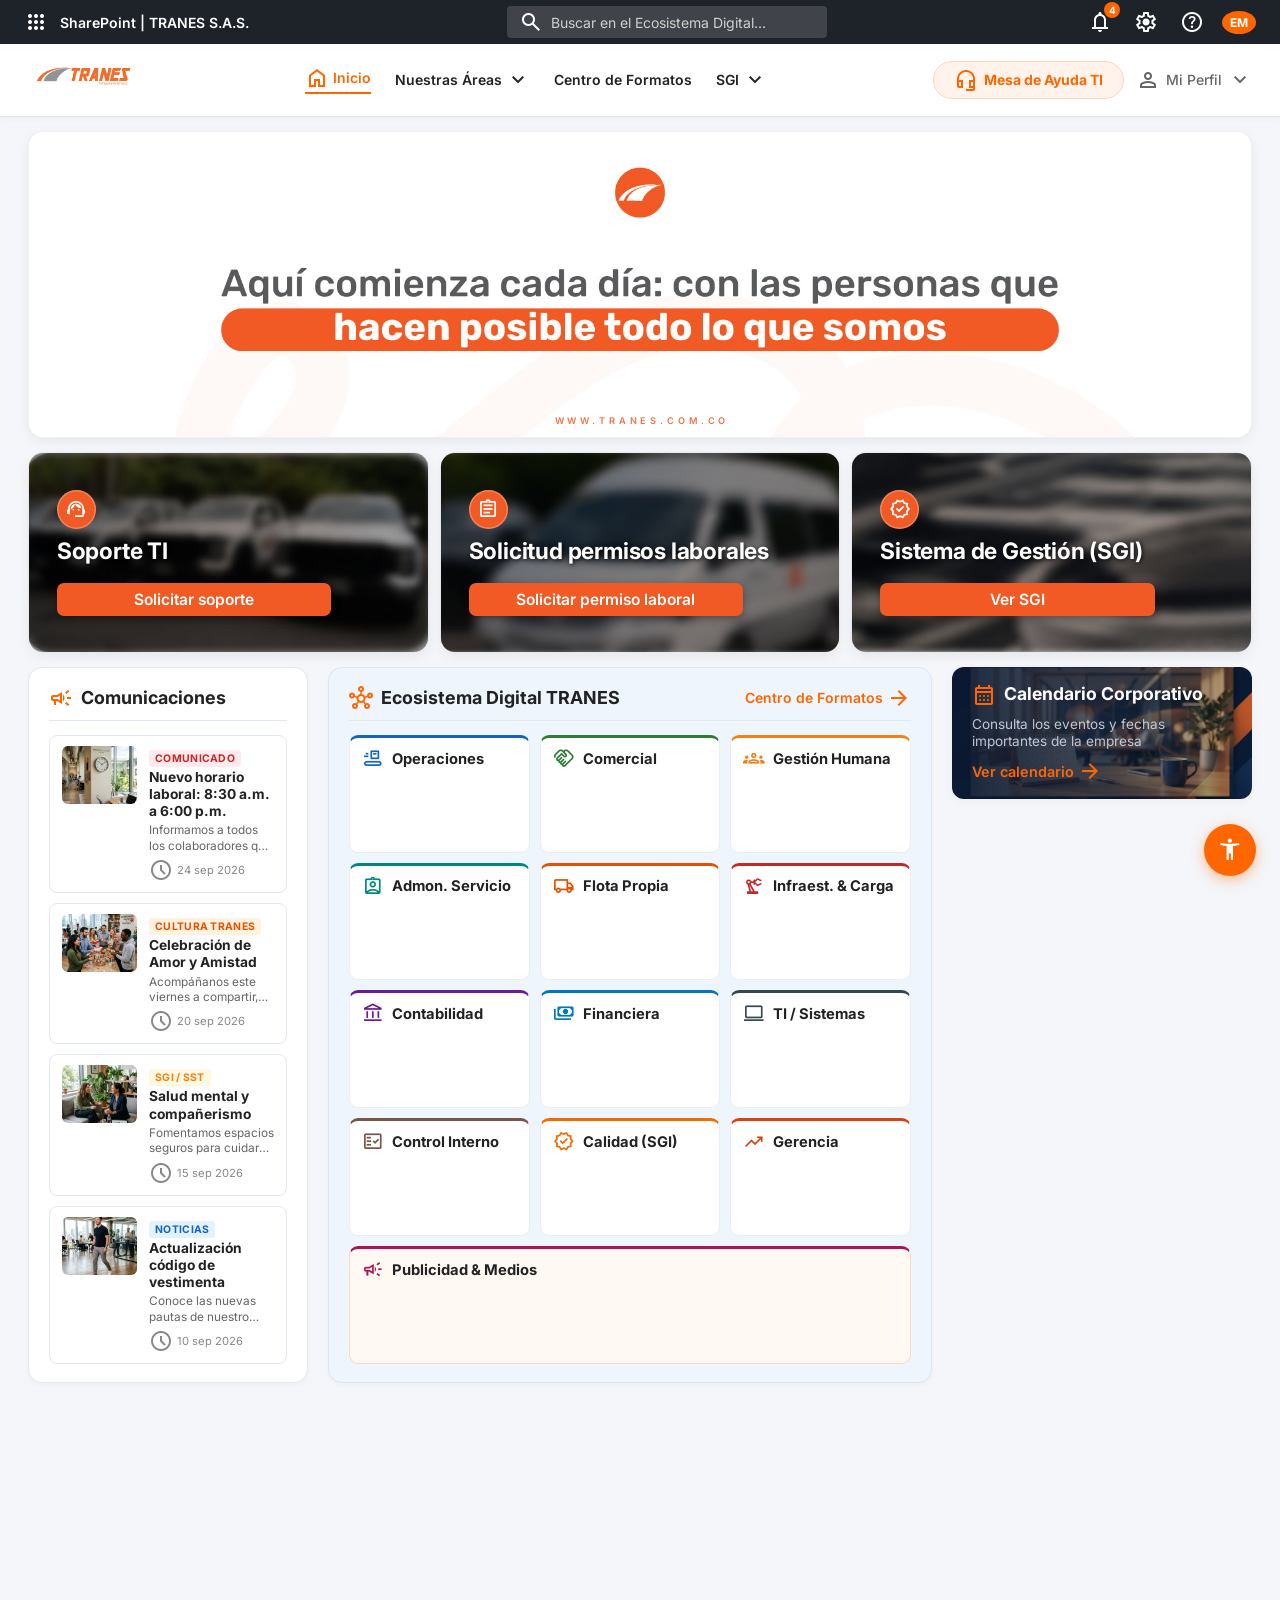
==== index.html @ 279b5e00 "Add files via upload" ====
<!doctype html>
<html lang="es">
<head>
  <meta charset="UTF-8" />
  <meta name="viewport" content="width=device-width, initial-scale=1.0" />
  <meta http-equiv="X-UA-Compatible" content="IE=edge" />
  <title>TRÁNES S.A.S. | Intranet Corporativa & Ecosistema Digital</title>

  <!-- PRECONNECT: conexión temprana a dominios externos -->
  <link rel="preconnect" href="https://fonts.googleapis.com" />
  <link rel="preconnect" href="https://fonts.gstatic.com" crossorigin />

  <!-- PRELOAD: recurso crítico de fuentes (font-display=swap evita bloqueo) -->
  <link rel="preload" as="style" href="https://fonts.googleapis.com/css2?family=Inter:wght@400;500;600;700;800&family=Caveat:wght@600;700&display=swap" />
  <link rel="stylesheet" href="https://fonts.googleapis.com/css2?family=Inter:wght@400;500;600;700;800&family=Caveat:wght@600;700&display=swap" media="print" onload="this.media='all'" />

  <!-- CSS CRÍTICO: carga síncrona -->
  <link rel="stylesheet" href="styles.css?v=16" />

  <!-- Material Symbols: carga asíncrona para no bloquear renderizado -->
  <link rel="preload" as="style" href="https://fonts.googleapis.com/css2?family=Material+Symbols+Outlined:opsz,wght,FILL,GRAD@20..48,100..700,0..1,-50..200" />
  <link rel="stylesheet" href="https://fonts.googleapis.com/css2?family=Material+Symbols+Outlined:opsz,wght,FILL,GRAD@20..48,100..700,0..1,-50..200" media="print" onload="this.media='all'" />

  <noscript>
    <link rel="stylesheet" href="https://fonts.googleapis.com/css2?family=Material+Symbols+Outlined:opsz,wght,FILL,GRAD@20..48,100..700,0..1,-50..200" />
    <link rel="stylesheet" href="https://fonts.googleapis.com/css2?family=Inter:wght@400;500;600;700;800&family=Caveat:wght@600;700&display=swap" />
    <link rel="stylesheet" href="styles.css?v=16" />
  </noscript>

  <!-- PRELOAD: imágenes LCP ( Largest Contentful Paint ) -->
  <link rel="preload" as="image" href="banner-hero.jpg" />
  <link rel="preload" as="image" href="assets/1 (1).jpg" />
</head>
<body>
  <a href="#inicio" class="skip-nav">Saltar al contenido principal</a>

  <!-- BARRA SUPERIOR DE SHAREPOINT -->
  <header class="topbar" role="banner">
    <div class="topbar-left">
      <button class="app-grid" aria-label="Aplicaciones"><span class="material-symbols-outlined">apps</span></button>
      <span>SharePoint | TRANES S.A.S.</span>
    </div>
    <div class="search">
      <span class="material-symbols-outlined search-icon" aria-hidden="true">search</span>
      <input placeholder="Buscar en el Ecosistema Digital..." aria-label="Buscar en el Ecosistema Digital" />
    </div>
    <div class="top-actions">
      <div class="top-action">
        <button class="top-action-btn" aria-label="Notificaciones" aria-expanded="false" aria-controls="panel-notif" data-panel="panel-notif">
          <span class="material-symbols-outlined">notifications</span>
          <span class="topbar-badge" id="notif-badge">4</span>
        </button>
        <div class="topbar-panel" id="panel-notif" role="dialog" aria-label="Notificaciones">
          <div class="tp-head">
            <span class="material-symbols-outlined" aria-hidden="true">notifications</span>
            <strong>Notificaciones</strong>
            <small>Novedades y cambios</small>
          </div>
          <ul class="tp-list">
            <li>
              <a href="#comunicaciones" class="notif-item is-new">
                <span class="notif-dot" aria-hidden="true"></span>
                <span class="notif-body">
                  <strong>Nuevo horario laboral: 8:30 a.m. a 6:00 p.m.</strong>
                  <small>Comunicado · 24 sep 2026</small>
                </span>
              </a>
            </li>
            <li>
              <a href="#comunicaciones" class="notif-item is-new">
                <span class="notif-dot" aria-hidden="true"></span>
                <span class="notif-body">
                  <strong>Celebración de Amor y Amistad</strong>
                  <small>Cultura Tranes · 20 sep 2026</small>
                </span>
              </a>
            </li>
            <li>
              <a href="#comunicaciones" class="notif-item is-new">
                <span class="notif-dot" aria-hidden="true"></span>
                <span class="notif-body">
                  <strong>Salud mental y compañerismo</strong>
                  <small>SGI / SST · 15 sep 2026</small>
                </span>
              </a>
            </li>
            <li>
              <a href="#comunicaciones" class="notif-item is-new">
                <span class="notif-dot" aria-hidden="true"></span>
                <span class="notif-body">
                  <strong>Actualización código de vestimenta</strong>
                  <small>Noticias · 10 sep 2026</small>
                </span>
              </a>
            </li>
          </ul>
          <a href="#comunicaciones" class="tp-footer">Ver todas las comunicaciones <span class="material-symbols-outlined" aria-hidden="true">arrow_forward</span></a>
        </div>
      </div>

      <div class="top-action">
        <button class="top-action-btn" aria-label="Configuración" aria-expanded="false" aria-controls="panel-config" data-panel="panel-config">
          <span class="material-symbols-outlined">settings</span>
        </button>
        <div class="topbar-panel" id="panel-config" role="dialog" aria-label="Configuración">
          <div class="tp-head">
            <span class="material-symbols-outlined" aria-hidden="true">settings</span>
            <strong>Configuración</strong>
            <small>Personaliza tu vista</small>
          </div>
          <div class="tp-body">
            <p class="tp-label">Fondo de la intranet</p>
            <div class="theme-options" role="group" aria-label="Fondo de la intranet">
              <button type="button" class="theme-opt is-active" data-theme="default">
                <span class="swatch swatch-default" aria-hidden="true"></span> Clásico
              </button>
              <button type="button" class="theme-opt" data-theme="carbon">
                <span class="swatch swatch-carbon" aria-hidden="true"></span> Carbón
              </button>
              <button type="button" class="theme-opt" data-theme="blue">
                <span class="swatch swatch-blue" aria-hidden="true"></span> Azul
              </button>
            </div>

            <p class="tp-label">Botones</p>
            <label class="tp-switch">
              <input type="checkbox" id="opt-classic" />
              <span class="tp-slider" aria-hidden="true"></span>
              <span>Estilo clásico (sin bordes redondeados ni sombras)</span>
            </label>

            <p class="tp-label">Texto y accesibilidad</p>
            <div class="pref-row">
              <span class="pref-name">Tamaño de texto</span>
              <div class="textsize-group" role="group" aria-label="Tamaño de texto">
                <button type="button" data-textsize="0">A</button>
                <button type="button" data-textsize="1">A+</button>
                <button type="button" data-textsize="2">A++</button>
              </div>
            </div>
            <label class="tp-switch">
              <input type="checkbox" data-contrast />
              <span class="tp-slider" aria-hidden="true"></span>
              <span>Alto contraste</span>
            </label>
            <label class="tp-switch">
              <input type="checkbox" data-notif />
              <span class="tp-slider" aria-hidden="true"></span>
              <span>Notificaciones activadas</span>
            </label>

            <button type="button" class="tp-reset" id="opt-reset">
              <span class="material-symbols-outlined" aria-hidden="true">restart_alt</span> Restablecer
            </button>
          </div>
        </div>
      </div>

      <div class="top-action">
        <button class="top-action-btn" aria-label="Ayuda" aria-expanded="false" aria-controls="panel-help" data-panel="panel-help">
          <span class="material-symbols-outlined">help</span>
        </button>
        <div class="topbar-panel" id="panel-help" role="dialog" aria-label="Ayuda">
          <div class="tp-head">
            <span class="material-symbols-outlined" aria-hidden="true">help</span>
            <strong>Ayuda</strong>
            <small>¿Necesitas soporte?</small>
          </div>
          <div class="tp-body tp-links">
            <a href="https://m365.cloud.microsoft/m365apps/75f31797-37c9-498e-8dc9-53c16a36afca?auth=2&amp;home=1&amp;origindomain=microsoft365&amp;client-request-id=19eeea6b-6a4e-407d-900d-0381fd544701" target="_blank" rel="noopener">
              <span class="material-symbols-outlined" aria-hidden="true">confirmation_number</span> Mesa de Ayuda TI (tickets)
            </a>
            <a href="#comunicaciones">
              <span class="material-symbols-outlined" aria-hidden="true">campaign</span> Comunicaciones y novedades
            </a>
            <a href="#formatos">
              <span class="material-symbols-outlined" aria-hidden="true">description</span> Centro de Formatos
            </a>
            <a href="#ecosistema">
              <span class="material-symbols-outlined" aria-hidden="true">hub</span> Ecosistema Digital
            </a>
            <p class="tp-hint">Presiona <kbd>Esc</kbd> para cerrar cualquier panel.</p>
          </div>
        </div>
      </div>

      <span class="avatar" title="Emmanuel Muñoz" role="img" aria-label="Avatar de usuario">EM</span>
    </div>
  </header>

  <!-- NAVEGACIÓN PRINCIPAL -->
  <nav class="mainnav" role="navigation" aria-label="Navegación principal">
    <a class="brand" href="#inicio" aria-label="TRÁNES - Inicio">
      <img src="assets/logo-tranes-oficial.png" alt="TRANES" class="brand-logo-img" />
    </a>

    <button class="mobile-toggle" aria-label="Abrir menú de navegación" aria-expanded="false" aria-controls="navlinks">
      <span class="material-symbols-outlined">menu</span>
    </button>
    
    <div class="navlinks" id="navlinks">
      <a class="active" href="#inicio"><span class="material-symbols-outlined">home</span> Inicio</a>
      
      <div class="dropdown">
        <button class="dropdown-toggle" aria-expanded="false" aria-controls="menu-areas">
          Nuestras Áreas <span class="material-symbols-outlined">expand_more</span>
        </button>
        <div class="dropdown-menu menu-grid-areas" id="menu-areas" role="menu">
          <a href="#area-operaciones" role="menuitem"><span class="material-symbols-outlined">conveyor_belt</span> Operaciones</a>
          <a href="#area-comercial" role="menuitem"><span class="material-symbols-outlined">handshake</span> Comercial</a>
          <a href="#area-gh" role="menuitem"><span class="material-symbols-outlined">groups</span> Gestión Humana</a>
          <a href="#area-admon" role="menuitem"><span class="material-symbols-outlined">assignment_ind</span> Admon. Servicio</a>
          <a href="#area-flota" role="menuitem"><span class="material-symbols-outlined">local_shipping</span> Flota Propia</a>
          <a href="#area-infraestructura" role="menuitem"><span class="material-symbols-outlined">precision_manufacturing</span> Infraestructura</a>
          <a href="#area-contabilidad" role="menuitem"><span class="material-symbols-outlined">account_balance</span> Contabilidad</a>
          <a href="#area-financiera" role="menuitem"><span class="material-symbols-outlined">payments</span> Financiera</a>
          <a href="#area-ti" role="menuitem"><span class="material-symbols-outlined">computer</span> TI / Sistemas</a>
          <a href="#area-control" role="menuitem"><span class="material-symbols-outlined">fact_check</span> Control Interno</a>
          <a href="#area-calidad" role="menuitem"><span class="material-symbols-outlined">verified</span> Calidad / SGI</a>
          <a href="#area-gerencia" role="menuitem"><span class="material-symbols-outlined">trending_up</span> Gerencia</a>
          <a href="#area-publicidad" role="menuitem"><span class="material-symbols-outlined">campaign</span> Publicidad & Medios</a>
        </div>
      </div>

      <a href="#formatos">Centro de Formatos</a>

      <div class="dropdown">
        <button class="dropdown-toggle" aria-expanded="false" aria-controls="menu-sgi">
          SGI <span class="material-symbols-outlined">expand_more</span>
        </button>
        <div class="dropdown-menu" id="menu-sgi" role="menu">
          <a href="#sgi-reglamento" role="menuitem"><span class="material-symbols-outlined">policy</span> Reglamento interno</a>
          <a href="#sgi-privacidad" role="menuitem"><span class="material-symbols-outlined">security</span> Privacidad de datos y IA</a>
          <a href="#sgi-riesgos" role="menuitem"><span class="material-symbols-outlined">warning</span> Matriz de riesgos</a>
          <a href="#sgi-calidad" role="menuitem"><span class="material-symbols-outlined">verified</span> Calidad y certificaciones</a>
        </div>
      </div>
    </div>

    <div class="navright">
      <a href="https://m365.cloud.microsoft/m365apps/75f31797-37c9-498e-8dc9-53c16a36afca?auth=2&amp;home=1&amp;origindomain=microsoft365&amp;client-request-id=19eeea6b-6a4e-407d-900d-0381fd544701" target="_blank" class="nav-btn nav-btn-highlight" title="Mesa de Ayuda TI — Crear y consultar tickets" rel="noopener">
        <span class="material-symbols-outlined">headset_mic</span> Mesa de Ayuda TI
      </a>
      <div class="dropdown profile-dropdown">
        <button class="nav-btn dropdown-toggle" aria-expanded="false" aria-controls="menu-perfil"><span class="material-symbols-outlined">person</span> Mi Perfil <span class="material-symbols-outlined">expand_more</span></button>
        <div class="dropdown-menu profile-menu" id="menu-perfil" role="menu">
          <div class="profile-head">
            <span class="avatar profile-avatar" aria-hidden="true">EM</span>
            <div class="profile-id">
              <strong>Emmanuel Muñoz</strong>
              <small>Colaborador · TRANES S.A.S.</small>
            </div>
          </div>

          <p class="profile-subtitle">
            <span class="material-symbols-outlined" aria-hidden="true">badge</span>
            Datos del colaborador
          </p>
          <ul class="profile-assets">
            <li><span>Cargo</span><strong>Aprendiz TI</strong></li>
            <li><span>Área / Departamento</span><strong>TI / Sistemas</strong></li>
            <li><span>Correo corporativo</span><strong>Aprendizti2@tranes.com.co</strong></li>
            <li><span>Sede</span><strong>Medellín</strong></li>
            <li><span>Código de empleado</span><strong>—</strong></li>
          </ul>

          <p class="profile-subtitle">
            <span class="material-symbols-outlined" aria-hidden="true">tune</span>
            Preferencias
          </p>
          <div class="pref-block">
            <div class="pref-row">
              <span class="pref-name">Fondo</span>
              <div class="theme-options" role="group" aria-label="Fondo de la intranet">
                <button type="button" class="theme-opt is-active" data-theme="default" aria-label="Fondo clásico">
                  <span class="swatch swatch-default" aria-hidden="true"></span>
                </button>
                <button type="button" class="theme-opt" data-theme="carbon" aria-label="Fondo carbón">
                  <span class="swatch swatch-carbon" aria-hidden="true"></span>
                </button>
                <button type="button" class="theme-opt" data-theme="blue" aria-label="Fondo azul">
                  <span class="swatch swatch-blue" aria-hidden="true"></span>
                </button>
              </div>
            </div>

            <div class="pref-row">
              <span class="pref-name">Tamaño de texto</span>
              <div class="textsize-group" role="group" aria-label="Tamaño de texto">
                <button type="button" data-textsize="0">A</button>
                <button type="button" data-textsize="1">A+</button>
                <button type="button" data-textsize="2">A++</button>
              </div>
            </div>

            <label class="tp-switch">
              <input type="checkbox" data-contrast />
              <span class="tp-slider" aria-hidden="true"></span>
              <span>Alto contraste</span>
            </label>
            <label class="tp-switch">
              <input type="checkbox" data-notif />
              <span class="tp-slider" aria-hidden="true"></span>
              <span>Notificaciones activadas</span>
            </label>
          </div>

          <button type="button" class="profile-link" role="menuitem" data-panel-close>
            <span class="material-symbols-outlined" aria-hidden="true">badge</span> Ver mi perfil completo
          </button>
        </div>
      </div>
    </div>
  </nav>

  <main id="inicio">
    <!-- HERO BANNER INSTITUCIONAL TRANES (16:9, recortado a 4:1 en desktop) -->
    <section class="hero" role="region" aria-label="Banner de bienvenida de la intranet TRANES">
      <div class="hero-frame">
        <img class="hero-bg" src="banner-hero.jpg" width="2000" height="1125" alt="Aquí comienza cada día: con las personas que hacen posible todo lo que somos" fetchpriority="high" />
        <span class="hero-site">WWW.TRANES.COM.CO</span>
      </div>
    </section>

    <!-- BANNERS DE ACCESO RÁPIDO (3 BANNERS SUPERIORES) -->
    <section class="feature-grid" aria-label="Accesos destacados">
      <a href="https://m365.cloud.microsoft/m365apps/75f31797-37c9-498e-8dc9-53c16a36afca?auth=2&amp;home=1&amp;origindomain=microsoft365&amp;client-request-id=19eeea6b-6a4e-407d-900d-0381fd544701" target="_blank" rel="noopener" class="feature-card feature-card-with-text" title="Soporte TI" aria-label="Banner de Soporte TI">
        <img src="assets/1 (1).jpg" class="card-bg-img-absolute" alt="Consulta tu Flota y Monitoreo GPS" width="1200" height="630" />
        <div class="card-overlay-mimic">
          <div class="card-icon-mimic"><span class="material-symbols-outlined" aria-hidden="true">support_agent</span></div>
          <div class="card-text-mimic">
              <h3>Soporte TI</h3>
          </div>
          <div class="banner-btn-mimic">Solicitar soporte</div>
        </div>
      </a>

      <a href="https://tranes1.sharepoint.com/sites/TIDESARROLLOSOFTWARE/_layouts/15/listforms.aspx?cid=MTQ2ZjBjMjktMDczYy00MTQ2LWI5MmUtMjlhNjA2YmQ4NGUx&amp;nav=M2ZlZGUwN2MtMzE5Ny00MWFlLThjZGMtM2Y4ZTBjMTNkYTRk&amp;TeamsCID=5e632a9c-2fc9-4bac-93bb-3dbb7768507d&amp;OR=Teams-HL&amp;CT=1790869530429&amp;xsdata=[base64]%3D&amp;sdata=OWN5WUkvSzdOdGFWam0remRlbVlIS0srVWFIYUw1T3BzTEgzdkFSRUtWRT0%3D&amp;ovuser=50635641-caed-4bd9-9636-ef06f52b9199%2CAprendizti2%40tranes.com.co&amp;clickparams=eyJBcHBOYW1lIjoiVGVhbXMtRGVza3RvcCIsIkFwcFZlcnNpb24iOiI0OS8yNjA5MDMxNTgyMCIsIkhhc0ZlZGVyYXRlZFVzZXIiOmZhbHNlfQ%3D%3D" target="_blank" rel="noopener" class="feature-card feature-card-with-text" title="Solicitud permisos laborales" aria-label="Banner de solicitud de permisos laborales">
        <img src="assets/bg_tramites.png" class="card-bg-img-absolute" alt="Solicitud permisos laborales" width="1200" height="630" />
        <div class="card-overlay-mimic">
          <div class="card-icon-mimic"><span class="material-symbols-outlined" aria-hidden="true">assignment</span></div>
          <div class="card-text-mimic">
              <h3>Solicitud permisos laborales</h3>
          </div>
          <div class="banner-btn-mimic">Solicitar permiso laboral</div>
        </div>
      </a>

      <a href="#sgi" class="feature-card feature-card-with-text" id="sgi" title="Sistema de Gestión Integrado (SGI)" aria-label="Banner del Sistema de Gestión Integrado">
        <img src="assets/bg_sgi.png" class="card-bg-img-absolute" alt="Sistema de Gestión Integrado (SGI)" width="1200" height="630" />
        <div class="card-overlay-mimic">
          <div class="card-icon-mimic"><span class="material-symbols-outlined" aria-hidden="true">verified</span></div>
          <div class="card-text-mimic">
              <h3>Sistema de Gestión (SGI)</h3>
          </div>
          <div class="banner-btn-mimic">Ver SGI</div>
        </div>
      </a>
    </section>

    <!-- LAYOUT PRINCIPAL (COMUNICACIONES, ECOSISTEMA DIGITAL Y WIDGETS) -->
    <section class="main-content-layout">
      <!-- COMUNICACIONES INTERNAS -->
      <div class="col-comunicaciones" id="comunicaciones">
        <div class="section-header">
          <div class="header-title">
            <span class="material-symbols-outlined orange-icon" aria-hidden="true">campaign</span>
            <h2>Comunicaciones</h2>
          </div>
        </div>
        
        <div class="news-list">
          <article class="news-item">
            <div class="news-thumb" style="background-image: url('assets/news_horario_nuevo.jpg');" role="img" aria-label="Nuevo horario laboral" loading="lazy"></div>
            <div class="news-info">
              <span class="tag tag-red">Comunicado</span>
              <h3>Nuevo horario laboral: 8:30 a.m. a 6:00 p.m.</h3>
              <p>Informamos a todos los colaboradores que a partir de la próxima semana nuestro horario de oficina será actualizado para todos los equipos.</p>
              <small><span class="material-symbols-outlined icon-small" aria-hidden="true">schedule</span> 24 sep 2026</small>
            </div>
          </article>
          <article class="news-item">
            <div class="news-thumb" style="background-image: url('assets/news_amor_amistad.jpg');" role="img" aria-label="Celebración de Amor y Amistad" loading="lazy"></div>
            <div class="news-info">
              <span class="tag tag-orange">Cultura Tranes</span>
              <h3>Celebración de Amor y Amistad</h3>
              <p>Acompáñanos este viernes a compartir, jugar y celebrar juntos una jornada especial del Día de Amor y Amistad.</p>
              <small><span class="material-symbols-outlined icon-small" aria-hidden="true">schedule</span> 20 sep 2026</small>
            </div>
          </article>
          <article class="news-item">
            <div class="news-thumb" style="background-image: url('assets/news_salud_mental.jpg');" role="img" aria-label="Salud mental y compañerismo" loading="lazy"></div>
            <div class="news-info">
              <span class="tag tag-yellow">SGI / SST</span>
              <h3>Salud mental y compañerismo</h3>
              <p>Fomentamos espacios seguros para cuidar nuestra salud mental, hablar abiertamente y apoyarnos mutuamente en nuestro día a día.</p>
              <small><span class="material-symbols-outlined icon-small" aria-hidden="true">schedule</span> 15 sep 2026</small>
            </div>
          </article>
          <article class="news-item">
            <div class="news-thumb" style="background-image: url('assets/news_vestimenta.jpg');" role="img" aria-label="Código de vestimenta" loading="lazy"></div>
            <div class="news-info">
              <span class="tag tag-blue">Noticias</span>
              <h3>Actualización código de vestimenta</h3>
              <p>Conoce las nuevas pautas de nuestro código de vestimenta "Business Casual" para mayor comodidad y profesionalismo en la oficina.</p>
              <small><span class="material-symbols-outlined icon-small" aria-hidden="true">schedule</span> 10 sep 2026</small>
            </div>
          </article>
        </div>
      </div>

      <!-- MÓDULO CENTRAL: ECOSISTEMA DIGITAL & NUESTRAS ÁREAS -->
      <div class="col-center" id="ecosistema">
        <div class="areas-container" id="areas">
          <div class="section-header">
            <div class="header-title">
              <span class="material-symbols-outlined orange-icon" aria-hidden="true">hub</span>
              <h2>Ecosistema Digital TRANES</h2>
            </div>
            <a href="#formatos" class="view-all">Centro de Formatos <span class="material-symbols-outlined" aria-hidden="true">arrow_forward</span></a>
          </div>

          <div class="area-grid-13">
            <a class="area-card" id="area-operaciones" href="https://tranes1.sharepoint.com/sites/Intranet/Documentos%20compartidos/Forms/AllItems.aspx?d=w69fc63b8a96c5936bd11598d515c6d57&amp;csf=1&amp;web=1&amp;e=qfbnEu&amp;ovuser=50635641%2Dcaed%2D4bd9%2D9636%2Def06f52b9199%2CAprendizti2%40tranes%2Ecom%2Eco&amp;TeamsCID=e3631169%2Deabb%2D42eb%2D8deb%2D8d2508c8ceef&amp;OR=Teams%2DHL&amp;CT=1791396782035&amp;clickparams=eyJBcHBOYW1lIjoiVGVhbXMtRGVza3RvcCIsIkFwcFZlcnNpb24iOiI0OS8yNjA5MDMxNTgyMCIsIkhhc0ZlZGVyYXRlZFVzZXIiOmZhbHNlfQ%3D%3D&amp;CID=e79b42a2%2D108d%2Df000%2D7d4c%2Dbe20db371247&amp;cidOR=SPO&amp;FolderCTID=0x0120009D626C6DF11AB5438265727F0FFD326C&amp;id=%2Fsites%2FIntranet%2FDocumentos%20compartidos%2FOPERACIONES%2FLOGISTICA%20Y%20TRAMITES%202024" target="_blank" rel="noopener" style="--col-accent: #1565c0;">
              <div class="area-head"><span class="material-symbols-outlined" aria-hidden="true">conveyor_belt</span> Operaciones</div>
            </a>

            <a class="area-card" id="area-comercial" href="https://tranes1.sharepoint.com/sites/Intranet/Documentos%20compartidos/Forms/AllItems.aspx?d=w04b3a7c2f59d42e2a7b603bf8b419037&amp;csf=1&amp;web=1&amp;e=KhSMST&amp;ovuser=50635641%2Dcaed%2D4bd9%2D9636%2Def06f52b9199%2CAprendizti2%40tranes%2Ecom%2Eco&amp;TeamsCID=c59682c3%2D33ba%2D49f8%2D98ec%2D8ddd5d1d101b&amp;OR=Teams%2DHL&amp;CT=1791406014583&amp;clickparams=eyJBcHBOYW1lIjoiVGVhbXMtRGVza3RvcCIsIkFwcFZlcnNpb24iOiI0OS8yNjA5MDMxNTgyMCIsIkhhc0ZlZGVyYXRlZFVzZXIiOmZhbHNlfQ%3D%3D&amp;CID=b5a442a2%2Db0a2%2Df000%2D7d4c%2Db21d87c0c52f&amp;cidOR=SPO&amp;FolderCTID=0x0120009D626C6DF11AB5438265727F0FFD326C&amp;id=%2Fsites%2FIntranet%2FDocumentos%20compartidos%2FCOMERCIAL" target="_blank" rel="noopener" style="--col-accent: #2e7d32;">
              <div class="area-head"><span class="material-symbols-outlined" aria-hidden="true">handshake</span> Comercial</div>
            </a>

            <a class="area-card" id="area-gh" href="https://tranes1.sharepoint.com/sites/Intranet/Documentos%20compartidos/Forms/AllItems.aspx?d=wf2eaa67b1f844e4eba2dae4f08d41323&amp;csf=1&amp;web=1&amp;e=vaGWC0&amp;ovuser=50635641%2Dcaed%2D4bd9%2D9636%2Def06f52b9199%2CAprendizti2%40tranes%2Ecom%2Eco&amp;TeamsCID=5bf9e025%2D524d%2D449c%2D947c%2D02582bf9744f&amp;OR=Teams%2DHL&amp;CT=1791557725346&amp;clickparams=eyJBcHBOYW1lIjoiVGVhbXMtRGVza3RvcCIsIkFwcFZlcnNpb24iOiI0OS8yNjA5MTcxMjIxMyIsIkhhc0ZlZGVyYXRlZFVzZXIiOmZhbHNlfQ%3D%3D&amp;CID=643543a2%2Dc052%2Df000%2Dc4b1%2D7fd9b5bd6ddc&amp;cidOR=SPO&amp;FolderCTID=0x0120009D626C6DF11AB5438265727F0FFD326C&amp;id=%2Fsites%2FIntranet%2FDocumentos%20compartidos%2FGESTI%C3%93N%20HUMANA" target="_blank" rel="noopener" style="--col-accent: #f57f17;">
              <div class="area-head"><span class="material-symbols-outlined" aria-hidden="true">groups</span> Gestión Humana</div></a>

            <a class="area-card" id="area-admon" href="https://tranes1.sharepoint.com/sites/Intranet/Documentos%20compartidos/Forms/AllItems.aspx?d=wf2c07b371757443e8c7f8fe1ed202d38&amp;csf=1&amp;web=1&amp;e=WYE6WF&amp;ovuser=50635641%2Dcaed%2D4bd9%2D9636%2Def06f52b9199%2CAprendizti2%40tranes%2Ecom%2Eco&amp;TeamsCID=5b3e606b%2D93b3%2D40b8%2Db46c%2D83f2b498e726&amp;OR=Teams%2DHL&amp;CT=1791557364844&amp;clickparams=eyJBcHBOYW1lIjoiVGVhbXMtRGVza3RvcCIsIkFwcFZlcnNpb24iOiI0OS8yNjA5MTcxMjIxMyIsIkhhc0ZlZGVyYXRlZFVzZXIiOmZhbHNlfQ%3D%3D&amp;CID=0c3543a2%2Dc04f%2Df000%2D7d4c%2Dbcb42031ac53&amp;cidOR=SPO&amp;FolderCTID=0x0120009D626C6DF11AB5438265727F0FFD326C&amp;id=%2Fsites%2FIntranet%2FDocumentos%20compartidos%2FTR%C3%81MITES" target="_blank" rel="noopener" style="--col-accent: #00897b;">
              <div class="area-head"><span class="material-symbols-outlined" aria-hidden="true">assignment_ind</span> Admon. Servicio</div></a>

            <a class="area-card" id="area-flota" href="https://tranes1.sharepoint.com/:f:/r/sites/Intranet/Documentos%20compartidos/FLOTA%20PROPIA?d=w7da3fb46e50f436a878a8850b0ada885&amp;csf=1&amp;web=1&amp;e=8VM78w&amp;xsdata=[base64]%3D&amp;sdata=MlcvSnBIeGpMTy9MSUVBVjYrK29ZT0ttd0RuUzJnRGt3Z293U1IvczJxMD0%3D&amp;ovuser=50635641-caed-4bd9-9636-ef06f52b9199%2CAprendizti2%40tranes.com.co&amp;TeamsCID=ed97ee92-ab7b-4ff1-a905-09258cd256c3&amp;OR=Teams-HL&amp;CT=1791557610716&amp;clickparams=eyJBcHBOYW1lIjoiVGVhbXMtRGVza3RvcCIsIkFwcFZlcnNpb24iOiI0OS8yNjA5MTcxMjIxMyIsIkhhc0ZlZGVyYXRlZFVzZXIiOmZhbHNlfQ%3D%3D" target="_blank" rel="noopener" style="--col-accent: #e65100;">
              <div class="area-head"><span class="material-symbols-outlined" aria-hidden="true">local_shipping</span> Flota Propia</div></a>

            <a class="area-card" id="area-infraestructura" href="https://tranes1.sharepoint.com/sites/Intranet/Documentos%20compartidos/INFRAESTRUCTURA?d=w4f946c033efa4209870d7a5488136c95&amp;csf=1&amp;web=1&amp;e=GJwBhR&amp;ovuser=50635641-caed-4bd9-9636-ef06f52b9199%2cAprendizti2%40tranes.com.co&amp;TeamsCID=da9fcbb5-a2f7-4552-a7db-b5a1e5cfb826&amp;OR=Teams-HL&amp;CT=1791557804019&amp;clickparams=eyJBcHBOYW1lIjoiVGVhbXMtRGVza3RvcCIsIkFwcFZlcnNpb24iOiI0OS8yNjA5MTcxMjIxMyIsIkhhc0ZlZGVyYXRlZFVzZXIiOmZhbHNlfQ%3d%3d&amp;CID=773543a2-908a-f000-c4b1-7b93dee6299c&amp;cidOR=SPO" target="_blank" rel="noopener" style="--col-accent: #c62828;">
              <div class="area-head"><span class="material-symbols-outlined" aria-hidden="true">precision_manufacturing</span> Infraest. & Carga</div></a>

            <a class="area-card" id="area-contabilidad" href="https://tranes1.sharepoint.com/sites/Intranet/Documentos%20compartidos/Forms/AllItems.aspx?d=wbde98bdf7e95470faa2c743044d64bf3&amp;csf=1&amp;web=1&amp;e=hhrnVi&amp;ovuser=50635641%2Dcaed%2D4bd9%2D9636%2Def06f52b9199%2CAprendizti2%40tranes%2Ecom%2Eco&amp;TeamsCID=a8f2549a%2D2dfa%2D4a66%2D8928%2Da03db0b2232a&amp;OR=Teams%2DHL&amp;CT=1791406167895&amp;clickparams=eyJBcHBOYW1lIjoiVGVhbXMtRGVza3RvcCIsIkFwcFZlcnNpb24iOiI0OS8yNjA5MDMxNTgyMCIsIkhhc0ZlZGVyYXRlZFVzZXIiOmZhbHNlfQ%3D%3D&amp;CID=daa442a2%2D90fc%2Df000%2D7d4c%2Db0bc0d00c94f&amp;cidOR=SPO&amp;FolderCTID=0x0120009D626C6DF11AB5438265727F0FFD326C&amp;id=%2Fsites%2FIntranet%2FDocumentos%20compartidos%2FCONTABILIDAD" target="_blank" rel="noopener" style="--col-accent: #6a1b9a;">
              <div class="area-head"><span class="material-symbols-outlined" aria-hidden="true">account_balance</span> Contabilidad</div>
            </a>

            <a class="area-card" id="area-financiera" href="https://tranes1.sharepoint.com/sites/Intranet/Documentos%20compartidos/Forms/AllItems.aspx?d=wafacccf7761444e09f6de248abd61b7a&amp;csf=1&amp;web=1&amp;e=RhozPf&amp;ovuser=50635641%2Dcaed%2D4bd9%2D9636%2Def06f52b9199%2CAprendizti2%40tranes%2Ecom%2Eco&amp;TeamsCID=26a1ac5c%2Dab4f%2D477e%2D9933%2D2275b3a18742&amp;OR=Teams%2DHL&amp;CT=1791557833225&amp;clickparams=eyJBcHBOYW1lIjoiVGVhbXMtRGVza3RvcCIsIkFwcFZlcnNpb24iOiI0OS8yNjA5MTcxMjIxMyIsIkhhc0ZlZGVyYXRlZFVzZXIiOmZhbHNlfQ%3D%3D&amp;CID=7e3543a2%2Dd0a9%2Df000%2D7d4c%2Dbe83dadb215b&amp;cidOR=SPO&amp;FolderCTID=0x0120009D626C6DF11AB5438265727F0FFD326C&amp;id=%2Fsites%2FIntranet%2FDocumentos%20compartidos%2FFINANCIERA" target="_blank" rel="noopener" style="--col-accent: #0277bd;">
              <div class="area-head"><span class="material-symbols-outlined" aria-hidden="true">payments</span> Financiera</div></a>

            <a class="area-card" id="area-ti" href="https://tranes1.sharepoint.com/sites/Intranet/Documentos%20compartidos/Forms/AllItems.aspx?d=wcb74b119df114ecf91ba1bcb0e72edf7&amp;csf=1&amp;web=1&amp;e=XUKYFr&amp;ovuser=50635641%2Dcaed%2D4bd9%2D9636%2Def06f52b9199%2CAprendizti2%40tranes%2Ecom%2Eco&amp;TeamsCID=498f9764%2D4614%2D4d19%2D858e%2D86454789db9f&amp;OR=Teams%2DHL&amp;CT=1791399932276&amp;clickparams=eyJBcHBOYW1lIjoiVGVhbXMtRGVza3RvcCIsIkFwcFZlcnNpb24iOiI0OS8yNjA5MDMxNTgyMCIsIkhhc0ZlZGVyYXRlZFVzZXIiOmZhbHNlfQ%3D%3D&amp;CID=e89e42a2%2Df09e%2Df000%2D7d4c%2Db787d52e565d&amp;cidOR=SPO&amp;FolderCTID=0x0120009D626C6DF11AB5438265727F0FFD326C&amp;id=%2Fsites%2FIntranet%2FDocumentos%20compartidos%2FTI" target="_blank" rel="noopener" style="--col-accent: #37474f;">
              <div class="area-head"><span class="material-symbols-outlined" aria-hidden="true">computer</span> TI / Sistemas</div>
            </a>

            <a class="area-card" id="area-control" href="https://tranes1.sharepoint.com/sites/Intranet/Documentos%20compartidos/CONTROL%20INTERNO?d=w5dedbd7e1d65483d8aa7b394ff925e9d&amp;csf=1&amp;web=1&amp;e=IbfcHx&amp;ovuser=50635641-caed-4bd9-9636-ef06f52b9199%2cAprendizti2%40tranes.com.co&amp;TeamsCID=a8916489-c742-4958-a5a2-a7a0f5c30157&amp;OR=Teams-HL&amp;CT=1791557427893&amp;clickparams=eyJBcHBOYW1lIjoiVGVhbXMtRGVza3RvcCIsIkFwcFZlcnNpb24iOiI0OS8yNjA5MTcxMjIxMyIsIkhhc0ZlZGVyYXRlZFVzZXIiOmZhbHNlfQ%3d%3d&amp;CID=1b3543a2-10b3-f000-7d4c-b9b1dc1cd13b&amp;cidOR=SPO" target="_blank" rel="noopener" style="--col-accent: #795548;">
              <div class="area-head"><span class="material-symbols-outlined" aria-hidden="true">fact_check</span> Control Interno</div></a>

            <a class="area-card" id="area-calidad" href="https://tranes1.sharepoint.com/sites/Intranet/Documentos%20compartidos/Forms/AllItems.aspx?d=wc7687181e4ca4eab82b5ce8bee0712d8&amp;csf=1&amp;web=1&amp;e=KL5hP1&amp;ovuser=50635641%2Dcaed%2D4bd9%2D9636%2Def06f52b9199%2CAprendizti2%40tranes%2Ecom%2Eco&amp;TeamsCID=209994f4%2Da9b0%2D4789%2Db5f0%2D5f370c59d112&amp;OR=Teams%2DHL&amp;CT=1791557576053&amp;clickparams=eyJBcHBOYW1lIjoiVGVhbXMtRGVza3RvcCIsIkFwcFZlcnNpb24iOiI0OS8yNjA5MTcxMjIxMyIsIkhhc0ZlZGVyYXRlZFVzZXIiOmZhbHNlfQ%3D%3D&amp;CID=3f3543a2%2D10e2%2Df000%2Dc4b1%2D7a4d60c214ed&amp;cidOR=SPO&amp;FolderCTID=0x0120009D626C6DF11AB5438265727F0FFD326C&amp;id=%2Fsites%2FIntranet%2FDocumentos%20compartidos%2FSGI" target="_blank" rel="noopener" style="--col-accent: #ef6c00;">
              <div class="area-head"><span class="material-symbols-outlined" aria-hidden="true">verified</span> Calidad (SGI)</div></a>

            <a class="area-card" id="area-gerencia" href="https://tranes1.sharepoint.com/sites/Intranet/Documentos%20compartidos/GERENCIA?d=w4e5e8e15a4574abe92a275b95cb60715&amp;csf=1&amp;web=1&amp;e=iQX4uM&amp;ovuser=50635641-caed-4bd9-9636-ef06f52b9199%2cAprendizti2%40tranes.com.co&amp;TeamsCID=00c60435-ca81-4fba-aaf7-8ba5d7c28233&amp;OR=Teams-HL&amp;CT=1791557899825&amp;clickparams=eyJBcHBOYW1lIjoiVGVhbXMtRGVza3RvcCIsIkFwcFZlcnNpb24iOiI0OS8yNjA5MTcxMjIxMyIsIkhhc0ZlZGVyYXRlZFVzZXIiOmZhbHNlfQ%3d%3d&amp;CID=8e3543a2-70eb-f000-7d4c-bbf96346c596&amp;cidOR=SPO" target="_blank" rel="noopener" style="--col-accent: #d84315;">
              <div class="area-head"><span class="material-symbols-outlined" aria-hidden="true">trending_up</span> Gerencia</div></a>

            <a class="area-card area-card-wide" id="area-publicidad" href="https://tranes1.sharepoint.com/sites/Intranet/Documentos%20compartidos/Forms/AllItems.aspx?d=w31a1a3903f70474dae24fbcfe99d2e44&amp;csf=1&amp;web=1&amp;e=JEZCrx&amp;ovuser=50635641%2Dcaed%2D4bd9%2D9636%2Def06f52b9199%2CAprendizti2%40tranes%2Ecom%2Eco&amp;TeamsCID=9ac86464%2D44d8%2D4fb7%2D8541%2D40e002320109&amp;OR=Teams%2DHL&amp;CT=1791406295116&amp;clickparams=eyJBcHBOYW1lIjoiVGVhbXMtRGVza3RvcCIsIkFwcFZlcnNpb24iOiI0OS8yNjA5MDMxNTgyMCIsIkhhc0ZlZGVyYXRlZFVzZXIiOmZhbHNlfQ%3D%3D&amp;CID=faa442a2%2D4020%2Df000%2Dc4b1%2D723d728ef141&amp;cidOR=SPO&amp;FolderCTID=0x0120009D626C6DF11AB5438265727F0FFD326C&amp;id=%2Fsites%2FIntranet%2FDocumentos%20compartidos%2FD%2E%20PUBLICIDAD" target="_blank" rel="noopener" style="--col-accent: #ad1457;">
              <div class="area-head"><span class="material-symbols-outlined" aria-hidden="true">campaign</span> Publicidad & Medios</div>
            </a>
          </div>
        </div>
      </div>

      <!-- WIDGETS LATERALES DERECHOS -->
      <div class="col-widgets">

        <div class="widget widget-calendar">
          <div class="w-icon-title">
            <span class="material-symbols-outlined orange-icon" aria-hidden="true">calendar_month</span>
            <h3>Calendario Corporativo</h3>
          </div>
          <p>Consulta los eventos y fechas importantes de la empresa</p>
          <a href="calendario.html" class="view-all">Ver calendario <span class="material-symbols-outlined" aria-hidden="true">arrow_forward</span></a>
        </div>
      </div>
    </section>

    <!-- CENTRO DE FORMATOS EXTENDIDO CON BUSCADOR INTERACTIVO EN TIEMPO REAL -->
    <section class="formatos-full-wrapper" id="formatos">
      <div class="formatos-container formatos-prominente-full">
        <div class="section-header format-header-with-search">
          <div class="header-title">
            <span class="material-symbols-outlined orange-icon" aria-hidden="true">folder_open</span>
            <h2>Centro de Formatos & Plantillas Oficiales</h2>
          </div>
          
          <div class="fmt-search-box">
            <span class="material-symbols-outlined search-icon" aria-hidden="true">search</span>
            <input type="text" id="fmt-search-input" placeholder="Buscar formato por nombre o área (ej. Vacaciones, ISO)..." aria-label="Buscar formato por nombre o área" />
          </div>

          <a href="https://docs.google.com/forms/d/e/1FAIpQLSdNzqqSW8DTCpGlEbX40DQzsx6NaVY5faCV8Gap2fpapu6rFg/viewform?usp=header" class="view-all fmt-cta" target="_blank" rel="noopener">Solicitar un formato <span class="material-symbols-outlined" aria-hidden="true">open_in_new</span></a>
        </div>
        <p class="subtitle">Formatos y plantillas oficiales de TRANES S.A.S. — haz clic en el formato que necesitas y solicítalo en un solo paso</p>

        <div class="fmt-groups">
          <div class="fmt-group">
            <div class="fmt-group-label">
              <span class="material-symbols-outlined" aria-hidden="true">badge</span>
              <h3>Talento Humano</h3>
              <span class="fmt-group-count">5 formatos</span>
            </div>
            <div class="fmt-flat-grid">
              <button class="fmt-btn-card" data-sharepoint-id="fmt-vacaciones" data-search-terms="mástransportes más transportes medellín senderos especiales servicios logística tours tránes a&amp;s" aria-label="Formulario de Vacaciones" aria-expanded="false" aria-controls="fmt-vacation-options">
                <span class="material-symbols-outlined" aria-hidden="true">calendar_month</span>
                <div class="fmt-info">
                  <strong>Formulario de Vacaciones</strong>
                  <small>Elige la ciudad o empresa</small>
                </div>
              </button>
              <button class="fmt-btn-card" data-sharepoint-id="fmt-nomina" aria-label="Recibo de Nómina">
                <span class="material-symbols-outlined" aria-hidden="true">receipt_long</span>
                <div class="fmt-info">
                  <strong>Recibo de Nómina</strong>
                  <small>Desprendibles y salarios</small>
                </div>
              </button>
              <button class="fmt-btn-card" data-sharepoint-id="fmt-cert-laboral" aria-label="Certificado Laboral">
                <span class="material-symbols-outlined" aria-hidden="true">workspace_premium</span>
                <div class="fmt-info">
                  <strong>Certificado Laboral</strong>
                  <small>Constancia de trabajo</small>
                </div>
              </button>
              <button class="fmt-btn-card" data-sharepoint-id="fmt-paz-salvo" aria-label="Paz y Salvo">
                <span class="material-symbols-outlined" aria-hidden="true">task_alt</span>
                <div class="fmt-info">
                  <strong>Paz y Salvo</strong>
                  <small>Certificado de paz y salvo</small>
                </div>
              </button>
              <button class="fmt-btn-card" data-sharepoint-id="fmt-incapacidad" aria-label="Incapacidad Médica">
                <span class="material-symbols-outlined" aria-hidden="true">medical_services</span>
                <div class="fmt-info">
                  <strong>Incapacidad Médica</strong>
                  <small>Reporte y gestión de incapacidades</small>
                </div>
              </button>
            </div>
            <div class="fmt-vacation-options" id="fmt-vacation-options" role="region" aria-label="Formatos de vacaciones disponibles" hidden>
              <p>Selecciona el formato según tu empresa o ciudad:</p>
              <div class="fmt-vacation-options-grid">
                <a href="formatos-vacaciones/Membrete_M%C3%A1stransportes.docx" download>
                  <span class="material-symbols-outlined" aria-hidden="true">download</span>
                  <span><strong>Más Transportes</strong><small>Formato general con ciudad editable</small></span>
                </a>
                <a href="formatos-vacaciones/Membrete_Medell%C3%ADn.docx" download>
                  <span class="material-symbols-outlined" aria-hidden="true">download</span>
                  <span><strong>Senderos</strong><small>Formato de solicitud de vacaciones</small></span>
                </a>
                <a href="formatos-vacaciones/Senderos_tours.docx" download>
                  <span class="material-symbols-outlined" aria-hidden="true">download</span>
                  <span><strong>Senderos Tours</strong><small>Formato de solicitud de vacaciones</small></span>
                </a>
                <a href="formatos-vacaciones/Tranes_Medell%C3%ADn.docx" download>
                  <span class="material-symbols-outlined" aria-hidden="true">download</span>
                  <span><strong>Tranes</strong><small>Formato de solicitud de vacaciones</small></span>
                </a>
              </div>
            </div>
          </div>

          <div class="fmt-group">
            <div class="fmt-group-label">
              <span class="material-symbols-outlined" aria-hidden="true">local_shipping</span>
              <h3>Operaciones &amp; Flota</h3>
              <span class="fmt-group-count">2 formatos</span>
            </div>
            <div class="fmt-flat-grid">
              <button class="fmt-btn-card" data-sharepoint-id="fmt-flota-cambio" aria-label="Cambio de Flota">
                <span class="material-symbols-outlined" aria-hidden="true">rv_hookup</span>
                <div class="fmt-info">
                  <strong>Cambio de Flota</strong>
                  <small>Asignación y mantenimiento</small>
                </div>
              </button>
              <button class="fmt-btn-card" data-sharepoint-id="fmt-flota-reembolso" aria-label="Reembolso de Flota">
                <span class="material-symbols-outlined" aria-hidden="true">currency_exchange</span>
                <div class="fmt-info">
                  <strong>Reembolso de Flota</strong>
                  <small>Legalización de peajes y gastos</small>
                </div>
              </button>
            </div>
          </div>

          <div class="fmt-group">
            <div class="fmt-group-label">
              <span class="material-symbols-outlined" aria-hidden="true">verified_user</span>
              <h3>Calidad, Cumplimiento &amp; Jurídico</h3>
              <span class="fmt-group-count">3 formatos</span>
            </div>
            <div class="fmt-flat-grid">
              <button class="fmt-btn-card" data-sharepoint-id="fmt-sgi-calidad" aria-label="Formatos SGI e ISO">
                <span class="material-symbols-outlined" aria-hidden="true">security</span>
                <div class="fmt-info">
                  <strong>Formatos SGI &amp; ISO</strong>
                  <small>Procedimientos de Calidad</small>
                </div>
              </button>
              <button class="fmt-btn-card" data-sharepoint-id="fmt-planes" aria-label="Formulario de Planes">
                <span class="material-symbols-outlined" aria-hidden="true">description</span>
                <div class="fmt-info">
                  <strong>Formulario de Planes</strong>
                  <small>Planes de contingencia</small>
                </div>
              </button>
              <button class="fmt-btn-card" data-sharepoint-id="fmt-juridico" aria-label="Solicitud Jurídica">
                <span class="material-symbols-outlined" aria-hidden="true">gavel</span>
                <div class="fmt-info">
                  <strong>Solicitud Jurídica</strong>
                  <small>Revisión de contratos</small>
                </div>
              </button>
            </div>
          </div>
        </div>
      </div>
    </section>

    <!-- BANNER DE APLICACIONES CORPORATIVAS (ADAPTADO DEL CUADRO TRANSVERSAL) -->
    <section class="governance-bar-section">
      <div class="governance-container">
        <div class="gov-left">
          <div class="gov-icon" aria-hidden="true">
            <span class="material-symbols-outlined">apps</span>
          </div>
          <div class="gov-info">
            <h3>Aplicaciones Corporativas</h3>
            <p>Acceso directo a las plataformas de gestión de TRANES S.A.S.</p>
          </div>
        </div>
        <div class="gov-apps-right">
          <a href="https://librasys.com.co/" target="_blank" rel="noopener" class="gov-app-link" title="LIBRASYS" aria-label="Abrir LIBRASYS"><img src="assets/logo_librasys.png" alt="Librasys"></a>
          <a href="https://tranes.enruta.cloudappsaigroup.com/login" target="_blank" rel="noopener" class="gov-app-link" title="ENRUTA" aria-label="Abrir ENRUTA"><img src="assets/logo_enruta.png" alt="Enruta"></a>
          <a href="https://gt7siaroco.com/control/index.php" target="_blank" rel="noopener" class="gov-app-link" title="SIAROCO" aria-label="Abrir SIAROCO"><img src="assets/logo_siaroco.jpg" alt="Siaroco"></a>
          <a href="https://www.siesa.com/" target="_blank" rel="noopener" class="gov-app-link" title="SIESA" aria-label="Abrir SIESA"><img src="assets/logo_siesa.jpg" alt="Siesa"></a>
        </div>
      </div>
    </section>
  </main>

  <!-- PIE DE PÁGINA -->
  <footer class="site-footer" role="contentinfo">
    <div class="footer-inner">
      <div class="footer-brand-section">
        <a class="brand footer-brand" href="#inicio" aria-label="TRÁNES - Volver al inicio">
          <img src="assets/logo-tranes-oficial.png" alt="TRANES" class="brand-logo-img-footer" />
        </a>
        <p class="footer-copy-text">Intranet Corporativa & Ecosistema Digital | TRANES S.A.S.</p>
      </div>

      <div class="footer-contact">
        <a class="f-item" href="https://www.google.com/maps/search/?api=1&amp;query=Calle+98+%23+70-91%2C+Bogot%C3%A1%2C+Colombia" target="_blank" rel="noopener" title="Ver en Google Maps - Bogotá">
          <span class="material-symbols-outlined" aria-hidden="true">location_on</span>
          <div><strong>Calle 98 # 70-91</strong><small>Bogotá, Colombia</small></div>
        </a>
        <a class="f-item" href="https://www.google.com/maps/search/?api=1&amp;query=Cra+35A+No.+15B+35%2C+Medell%C3%ADn%2C+Colombia" target="_blank" rel="noopener" title="Ver en Google Maps - Medellín">
          <span class="material-symbols-outlined" aria-hidden="true">location_on</span>
          <div><strong>Cra 35A No. 15B 35</strong><small>Sede Medellín, Colombia</small></div>
        </a>
        <a class="f-item" href="https://www.google.com/maps/search/?api=1&amp;query=Av+30+de+Agosto+No.+32-21%2C+Pereira%2C+Colombia" target="_blank" rel="noopener" title="Ver en Google Maps - Pereira">
          <span class="material-symbols-outlined" aria-hidden="true">location_on</span>
          <div><strong>Av 30 de Agosto No. 32-21</strong><small>Sede Pereira, Colombia</small></div>
        </a>
        <div class="f-item">
          <span class="material-symbols-outlined" aria-hidden="true">call</span>
          <div><strong>322 743 3387 / (604 4483197)</strong><small>PBX Línea nacional</small></div>
        </div>
      </div>

      <div class="footer-social">
        <p class="social-title">Redes Sociales Oficiales</p>
        <div class="social-icons">
          <a href="https://www.linkedin.com/company/transportes-tranes/?originalSubdomain=co" target="_blank" rel="noopener" title="LinkedIn TRANES" class="social-btn" aria-label="LinkedIn TRANES">
            <svg width="20" height="20" viewBox="0 0 24 24" fill="currentColor" aria-hidden="true"><path d="M19 3a2 2 0 0 1 2 2v14a2 2 0 0 1-2 2H5a2 2 0 0 1-2-2V5a2 2 0 0 1 2-2h14m-.5 15.5v-5.3a3.26 3.26 0 0 0-3.26-3.26c-.85 0-1.84.52-2.28 1.3v-1.11h-2.79v8.37h2.79v-4.93c0-.77.62-1.4 1.39-1.4a1.4 1.4 0 0 1 1.4 1.4v4.93h2.75M6.46 10.9v8.37H9.25V10.9H6.46M7.86 6.72a1.47 1.47 0 1 0 0 2.94 1.47 1.47 0 0 0 0-2.94Z"/></svg>
          </a>
          <a href="https://www.facebook.com/transportestranes" target="_blank" rel="noopener" title="Facebook TRANES" class="social-btn" aria-label="Facebook TRANES">
            <svg width="20" height="20" viewBox="0 0 24 24" fill="currentColor" aria-hidden="true"><path d="M12 2.04C6.5 2.04 2 6.53 2 12.06C2 17.06 5.66 21.21 10.44 21.96V14.96H7.9V12.06H10.44V9.85C10.44 7.34 11.93 5.96 14.22 5.96C15.31 5.96 16.45 6.15 16.45 6.15V8.62H15.19C13.95 8.62 13.56 9.39 13.56 10.18V12.06H16.34L15.89 14.96H13.56V21.96A10 10 0 0 0 22 12.06C22 6.53 17.5 2.04 12 2.04Z"/></svg>
          </a>
          <a href="https://www.instagram.com/transportestranes/" target="_blank" rel="noopener" title="Instagram TRANES" class="social-btn" aria-label="Instagram TRANES">
            <svg width="20" height="20" viewBox="0 0 24 24" fill="currentColor" aria-hidden="true"><path d="M7.8 2h8.4C19.4 2 22 4.6 22 7.8v8.4a5.8 5.8 0 0 1-5.8 5.8H7.8C4.6 22 2 19.4 2 16.2V7.8A5.8 5.8 0 0 1 7.8 2m-.2 2A3.8 3.8 0 0 0 3.8 7.8v8.4A3.8 3.8 0 0 0 7.6 20h8.8a3.8 3.8 0 0 0 3.8-3.8V7.8A3.8 3.8 0 0 0 16.4 4H7.6m9.65 1.5a1.25 1.25 0 0 1 1.25 1.25A1.25 1.25 0 0 1 17.25 8a1.25 1.25 0 0 1-1.25-1.25c0-.69.56-1.25 1.25-1.25M12 7a5 5 0 0 1 5 5a5 5 0 0 1-5 5a5 5 0 0 1-5-5a5 5 0 0 1 5-5m0 2a3 3 0 0 0-3 3a3 3 0 0 0 3 3a3 3 0 0 0 3-3a3 3 0 0 0-3-3Z"/></svg>
          </a>
          <a href="https://www.youtube.com/@TransportesTranes" target="_blank" rel="noopener" title="YouTube TRANES" class="social-btn" aria-label="YouTube TRANES">
            <svg width="20" height="20" viewBox="0 0 24 24" fill="currentColor" aria-hidden="true"><path d="m10 15l5.19-3L10 9v6m11.56-7.83c.13.47.22 1.1.28 1.9.07.8.1 1.49.1 2.09L22 12c0 2.19-.16 3.8-.44 4.83-.25.9-.83 1.48-1.73 1.73-.47.13-1.33.22-2.65.28-1.3.07-2.49.1-3.59.1L12 19c-4.19 0-6.8-.16-7.83-.44-.9-.25-1.48-.83-1.73-1.73-.13-.47-.22-1.1-.28-1.9-.07-.8-.1-1.49-.1-2.09L2 12c0-2.19.16-3.8.44-4.83.25-.9.83-1.48 1.73-1.73.47-.13 1.33-.22 2.65-.28 1.3-.07 2.49-.1 3.59-.1L12 5c4.19 0 6.8.16 7.83.44.9.25 1.48.83 1.73 1.73Z"/></svg>
          </a>
        </div>
      </div>

      <div class="footer-script" aria-hidden="true">
        <span>Juntos</span>
        <span class="hl">llegamos</span>
        <span>más lejos</span>
      </div>
    </div>
  </footer>

  <!-- BARRA DE ACCESIBILIDAD -->
  <div class="a11y-toolbar" role="toolbar" aria-label="Herramientas de accesibilidad">
    <button class="a11y-toggle" aria-label="Abrir herramientas de accesibilidad" aria-expanded="false">
      <span class="material-symbols-outlined" aria-hidden="true">accessibility_new</span>
    </button>
    <div class="a11y-panel" role="group" aria-label="Opciones de accesibilidad">
      <p class="a11y-panel-title">Accesibilidad</p>
      <button class="a11y-btn" data-action="contrast" aria-label="Alternar modo alto contraste">
        <span class="material-symbols-outlined" aria-hidden="true">contrast</span>
        <span>Alto Contraste</span>
      </button>
      <button class="a11y-btn" data-action="fontsize-increase" aria-label="Aumentar tamaño del texto">
        <span class="material-symbols-outlined" aria-hidden="true">text_increase</span>
        <span>Aumentar Texto</span>
      </button>
      <button class="a11y-btn" data-action="fontsize-decrease" aria-label="Reducir tamaño del texto">
        <span class="material-symbols-outlined" aria-hidden="true">text_decrease</span>
        <span>Reducir Texto</span>
      </button>
      <button class="a11y-btn" data-action="reset" aria-label="Restablecer configuración de accesibilidad">
        <span class="material-symbols-outlined" aria-hidden="true">restart_alt</span>
        <span>Restablecer</span>
      </button>
    </div>
  </div>

  <script src="app.js?v=7" defer></script>
</body>
</html>
---- styles.css ----
/* ============================================
   TRANES S.A.S. — Intranet Corporativa
   Design Tokens & Variables
   ============================================ */
:root {
  /* Colores Corporativos (invariantes) */
  --orange: #ff6600;
  --orange-hover: #e65c00;
  --orange-light: #fff3eb;
  --orange-border: #ffd4b8;
  --dark-bg: #1e232a;
  --surface-dark: #1e232a;
  --footer-dark: #12161b;
  --page-bg: #f4f6f9;
  --light-bg: #f7f9fc;
  --light-blue-box: #eef5fc;
  --text-dark: #222222;
  --text-gray: #666666;
  --border: #e2e8f0;
  --white: #ffffff;
  --shadow-sm: 0 2px 5px rgba(0,0,0,0.03);
  --shadow-md: 0 4px 12px rgba(0,0,0,0.06);
  --shadow-lg: 0 8px 24px rgba(0,0,0,0.12);
  --shadow-xl: 0 10px 25px rgba(0,0,0,0.18);

  /* Spacing Scale */
  --space-2xs: 4px;
  --space-xs: 6px;
  --space-sm: 8px;
  --space-md: 12px;
  --space-base: 16px;
  --space-lg: 20px;
  --space-xl: 24px;
  --space-2xl: 30px;
  --space-3xl: 40px;

  /* Typography Scale */
  --text-2xs: 0.68rem;
  --text-xs: 0.74rem;
  --text-sm: 0.80rem;
  --text-base: 0.84rem;
  --text-md: 0.875rem;
  --text-lg: 0.94rem;
  --text-xl: 1.05rem;
  --text-2xl: 1.18rem;
  --text-3xl: 1.5rem;

  /* Layout */
  --container-max: 1700px;
  --side-padding: 36px;
  --radius-sm: 6px;
  --radius-md: 8px;
  --radius-lg: 12px;
  --radius-xl: 14px;
  --radius-2xl: 18px;

  /* Feature Cards Scale (18% aumento proporcional) */
  --card-gap: 12px;
  --card-radius: 16px;
  --card-max-h: 307px;
  --card-icon-size: 40px;
  --card-icon-font: 1.42rem;
  --card-title-font: 1.48rem;
  --card-desc-font: 0.97rem;
  --card-btn-padding-y: 7px;
  --card-btn-padding-x: 19px;
  --card-btn-font: 1.0rem;
  --card-btn-radius: 7px;
}

/* ============================================
   Reset & Base
   ============================================ */
* {
  margin: 0;
  padding: 0;
  box-sizing: border-box;
  font-family: 'Inter', sans-serif;
}

body {
  background-color: var(--page-bg);
  color: var(--text-dark);
}

.orange-icon { color: var(--orange); }

.app-grid { display: flex; align-items: center; }
.w-title { font-size: var(--text-sm); opacity: 0.85; margin-bottom: var(--space-xs); }
.formatos-container { width: 100%; }
.footer-brand { text-decoration: none; }

.col-comunicaciones {
  background: white;
  border-radius: var(--radius-xl);
  padding: 22px;
  border: 1px solid var(--border);
  box-shadow: 0 2px 8px rgba(0,0,0,0.03);
  display: flex;
  flex-direction: column;
}
.col-comunicaciones .news-list {
  flex: 1;
}

a.view-all { 
  color: var(--orange); 
  text-decoration: none; 
  font-size: var(--text-md); 
  font-weight: 600; 
  display: flex; 
  align-items: center; 
  gap: var(--space-2xs); 
  white-space: nowrap;
  flex-shrink: 0;
}
a.view-all:hover { text-decoration: underline; }

/* Si el título y el enlace no caben en el encabezado, el enlace baja a la siguiente línea, alineado a la derecha */
#comunicaciones .section-header a.view-all { margin-left: auto; }

/* Focus Visible (Accessibility) */
:focus-visible {
  outline: 2px solid var(--orange);
  outline-offset: 2px;
}
button:focus:not(:focus-visible),
a:focus:not(:focus-visible) {
  outline: none;
}

/* Skip Navigation */
.skip-nav {
  position: absolute;
  top: -100%;
  left: var(--space-base);
  background: var(--orange);
  color: white;
  padding: var(--space-sm) var(--space-base);
  border-radius: 0 0 var(--radius-md) var(--radius-md);
  font-weight: 700;
  font-size: var(--text-md);
  text-decoration: none;
  z-index: 10000;
  transition: top 0.2s ease;
}
.skip-nav:focus {
  top: 0;
}

/* ============================================
   TOPBAR
   ============================================ */
.topbar {
  background-color: var(--surface-dark);
  color: white;
  display: flex;
  justify-content: space-between;
  align-items: center;
  padding: var(--space-xs) var(--space-xl);
  font-size: var(--text-md);
}
.topbar-left { display: flex; align-items: center; gap: var(--space-md); font-weight: 600; }
.topbar button { background: none; border: none; color: white; cursor: pointer; display: flex; align-items: center; }
.search { background: rgba(255, 255, 255, 0.15); border-radius: 4px; padding: var(--space-2xs) var(--space-md); display: flex; align-items: center; width: 320px; }
.search input { background: none; border: none; color: white; outline: none; margin-left: var(--space-sm); width: 100%; font-size: var(--text-md); }
.search input::placeholder { color: #d0d0d0; }
.top-actions { display: flex; align-items: center; gap: 14px; }
.avatar { background-color: var(--orange); padding: var(--space-2xs) var(--space-sm); border-radius: 50%; font-weight: bold; font-size: 0.75rem; }

/* ============================================
   MAIN NAV
   ============================================ */
.mainnav {
  display: flex;
  justify-content: space-between;
  align-items: center;
  padding: var(--space-md) var(--side-padding);
  background: white;
  border-bottom: 1px solid var(--border);
  position: sticky;
  top: 0;
  z-index: 100;
  box-shadow: var(--shadow-sm);
}
.brand {
  display: flex;
  flex-direction: column;
  text-decoration: none;
  gap: 0;
}
.brand-logo {
  display: flex;
  align-items: center;
  gap: var(--space-2xs);
}
.brand-dot {
  width: 10px;
  height: 10px;
  background: var(--orange);
  border-radius: 50%;
  display: inline-block;
}
.brand-name {
  font-size: var(--text-3xl);
  font-weight: 800;
  color: var(--orange);
  letter-spacing: 1px;
}
.brand-tagline {
  font-size: 0.6rem;
  color: var(--text-gray);
  margin-top: -2px;
  margin-left: 14px;
}

/* Mobile Toggle */
.mobile-toggle {
  display: none;
  background: none;
  border: none;
  cursor: pointer;
  color: var(--text-dark);
  padding: var(--space-sm);
  border-radius: var(--radius-md);
}
.mobile-toggle:hover {
  background: var(--light-bg);
}
.mobile-toggle .material-symbols-outlined {
  font-size: 1.6rem;
}

.navlinks { display: flex; gap: 24px; align-items: center; }
.navlinks > a, .dropdown-toggle { 
  text-decoration: none; color: var(--text-dark); font-weight: 600; font-size: var(--text-md);
  display: flex; align-items: center; gap: var(--space-2xs); cursor: pointer;
}
.navlinks > a.active { color: var(--orange); border-bottom: 2px solid var(--orange); padding-bottom: 2px; }

/* Dropdowns — Click Toggle */
.dropdown { position: relative; }
.dropdown-toggle {
  background: none;
  border: none;
  font-family: inherit;
  padding: 0;
}
.dropdown-menu {
  display: none;
  position: absolute;
  top: 100%;
  left: 0;
  background: white;
  min-width: 260px;
  box-shadow: var(--shadow-xl);
  border-radius: 10px;
  padding: var(--space-sm) 0;
  border: 1px solid var(--border);
  z-index: 200;
}
.dropdown.open .dropdown-menu,
.dropdown-menu.show { display: flex; flex-direction: column; }
.dropdown-menu a {
  padding: 10px 16px;
  font-size: var(--text-md);
  color: var(--text-dark);
  display: flex;
  align-items: center;
  gap: 10px;
  transition: background 0.2s, color 0.2s;
  text-decoration: none;
}
.dropdown-menu a:hover {
  background: var(--light-blue-box);
  color: var(--orange);
}
.dropdown-menu.menu-grid-areas {
  min-width: 320px;
  max-height: 400px;
  overflow-y: auto;
}

.navright { display: flex; gap: var(--space-md); align-items: center; }
.nav-btn {
  background: none; border: none; cursor: pointer; color: var(--text-gray); font-size: var(--text-md);
  display: flex; align-items: center; gap: var(--space-xs); font-weight: 500; text-decoration: none;
}
.nav-btn:hover { color: var(--orange); }
.nav-btn-highlight {
  background: var(--orange-light);
  color: var(--orange) !important;
  border: 1px solid var(--orange-border);
  padding: var(--space-xs) var(--space-lg);
  border-radius: 20px;
  font-weight: 700 !important;
  transition: all 0.2s;
}
.nav-btn-highlight:hover {
  background: var(--orange);
  color: white !important;
  box-shadow: 0 4px 10px rgba(255, 102, 0, 0.3);
}

/* ============================================
   HERO SECTION
   ============================================ */
.hero {
  width: 100%;
  max-width: 1652px;
  margin: 0 auto;
  padding: 14px var(--side-padding) 0;
}
.hero-frame {
  position: relative;
  width: 100%;
  overflow: hidden;
  border-radius: var(--card-radius);
  border: 1px solid rgba(0, 0, 0, 0.06);
  background-color: var(--white);
  box-shadow: var(--shadow-md);
  line-height: 0;
}
.hero-bg {
  display: block;
  width: 100%;
  height: auto;
  aspect-ratio: 4 / 1;
  object-fit: cover;
  object-position: 50% 44%;
}
.hero-site {
  position: absolute;
  left: 0;
  right: 0;
  bottom: 4%;
  display: block;
  text-align: center;
  font-size: clamp(9px, 0.72vw, 13px);
  font-weight: 600;
  letter-spacing: 0.42em;
  text-indent: 0.42em;
  line-height: 1;
  color: #f27549;
}

/* Tablet / móvil: se muestra el banner completo (16:9 y 4:3) */
@media (max-width: 900px) {
  .hero-bg {
    aspect-ratio: 16 / 9;
    object-position: center;
  }
  .hero-site { display: none; }
}
@media (max-width: 600px) {
  .hero { padding-top: var(--space-lg); }
  .hero-bg { aspect-ratio: 4 / 3; }
}
.hero-content {
  position: absolute;
  top: 0;
  left: 0;
  right: 0;
  bottom: 0;
  z-index: 10;
  width: 100%;
  display: flex;
  align-items: center;
  justify-content: flex-start;
  padding: 24px var(--side-padding);
}

.hero-text-block {
  color: white;
  max-width: 580px;
  text-shadow: 0 2px 10px rgba(0,0,0,0.65);
}

.hero-welcome {
  font-size: 0.95rem;
  letter-spacing: 2.5px;
  margin-bottom: 8px;
  text-transform: uppercase;
  font-weight: 700;
  opacity: 0.95;
}

.hero-title {
  font-size: 4.2rem;
  font-weight: 800;
  line-height: 1.05;
  margin-bottom: 18px;
}

.hero-highlight {
  background-color: var(--orange);
  padding: 4px 22px;
  border-radius: 30px;
  display: inline-block;
  margin-top: 4px;
  box-shadow: 0 4px 14px rgba(255, 102, 0, 0.45);
}

.hero-desc {
  font-size: 1.08rem;
  line-height: 1.45;
  margin-bottom: 20px;
  font-weight: 400;
  opacity: 0.95;
}

.hero-slogan {
  margin-top: 4px;
  font-size: 1.18rem;
  font-weight: 400;
  line-height: 1.5;
  color: rgba(255, 255, 255, 0.92);
  letter-spacing: 0.2px;
  text-shadow: 0 1px 6px rgba(0,0,0,0.35);
}

.hero-slogan-highlight {
  font-weight: 700;
  color: #ff9a3c;
}


/* ============================================
   FEATURE CARDS (3 CUADROS CENTRALES)
   ============================================ */
.feature-grid {
  display: grid;
  grid-template-columns: repeat(3, 1fr);
  gap: var(--card-gap);
  padding: 14px var(--side-padding);
  width: 100%;
  max-width: 1652px;
  margin: 0 auto;
}
.feature-card {
  aspect-ratio: 16 / 8;
  max-height: var(--card-max-h);
  border-radius: var(--card-radius);
  border: 1px solid rgba(0, 0, 0, 0.06);
  color: white;
  text-align: left;
  padding: 0;
  display: block;
  position: relative;
  overflow: hidden;
  box-shadow: var(--shadow-md);
  transition: transform 0.22s ease, box-shadow 0.22s ease;
  text-decoration: none;
}
.feature-card:hover { 
  transform: translateY(-4px); 
  box-shadow: var(--shadow-lg); 
}
.card-bg-img, .card-bg-img-absolute {
  position: absolute;
  top: 0; 
  left: 0;
  width: 100%; 
  height: 100%;
  object-fit: cover;
  object-position: center center;
  z-index: 0;
}
.card-overlay-mimic {
  position: absolute;
  top: 0; 
  left: 0; 
  right: 0; 
  bottom: 0;
  z-index: 1;
  padding: 12px 7%;
  background: rgba(0, 0, 0, 0.32);
  display: flex;
  flex-direction: column;
  justify-content: center;
  align-items: flex-start;
  gap: 4px;
}
.card-icon-mimic {
  background: #f15a24;
  color: white;
  width: var(--card-icon-size); 
  height: var(--card-icon-size);
  border-radius: 50%;
  display: flex; 
  align-items: center; 
  justify-content: center;
  margin-bottom: 5px;
  box-shadow: inset 0 0 0 1.5px rgba(255, 255, 255, 0.25);
}
.card-icon-mimic .material-symbols-outlined { font-size: var(--card-icon-font); }
.card-text-mimic h3 {
  font-size: var(--card-title-font);
  font-weight: 700;
  margin: 0 0 5px 0;
  color: white;
  text-shadow: 1px 1px 4px rgba(0, 0, 0, 0.85);
  letter-spacing: -0.2px;
  line-height: 1.15;
}
.card-text-mimic p {
  font-size: var(--card-desc-font);
  line-height: 1.35;
  margin: 0;
  color: rgba(255, 255, 255, 0.95);
  text-shadow: 1px 1px 3px rgba(0, 0, 0, 0.85);
}
.banner-btn-mimic {
  background: #f15a24;
  color: white;
  padding: var(--card-btn-padding-y) var(--card-btn-padding-x);
  border-radius: var(--card-btn-radius);
  font-weight: 600;
  font-size: var(--card-btn-font);
  margin-top: 10px;
  text-align: center;
  width: 80%;
  box-shadow: 0 3px 8px rgba(0, 0, 0, 0.35);
}

/* ============================================
   MAIN CONTENT LAYOUT (SISTEMA DE CUADRÍCULA)
   ============================================ */
.main-content-layout {
  display: grid;
  grid-template-columns: 310px 1fr 290px;
  gap: 20px;
  padding: 0 var(--side-padding) var(--space-2xl) var(--side-padding);
  width: 100%;
  margin: 0 auto;
  align-items: stretch;
}
.col-comunicaciones {
  background: white;
  border-radius: var(--radius-xl);
  padding: 18px 20px;
  border: 1px solid var(--border);
  box-shadow: var(--shadow-sm);
  display: flex;
  flex-direction: column;
}
.section-header { 
  display: flex; 
  justify-content: space-between; 
  align-items: center; 
  margin-bottom: 14px; 
  border-bottom: 1px solid var(--border); 
  padding-bottom: 10px;
  gap: 8px;
  flex-wrap: wrap;
  row-gap: var(--space-sm);
}
.header-title { display: flex; align-items: center; gap: 8px; min-width: 0; }
.header-title h2 { font-size: 1.12rem; color: var(--text-dark); font-weight: 700; white-space: nowrap; }
.subtitle { font-size: 0.82rem; color: var(--text-gray); margin-bottom: 14px; margin-top: -6px; line-height: 1.35; }

/* COMUNICACIONES INTERNAS */
.news-list { display: flex; flex-direction: column; gap: 10px; flex: 1; }
.news-item { display: flex; gap: 12px; align-items: flex-start; background: white; padding: 10px 12px; border-radius: var(--radius-md); border: 1px solid var(--border); transition: all 0.2s ease; }
.news-item:hover { box-shadow: 0 4px 12px rgba(0,0,0,0.06); border-color: #cbd5e1; }
.news-thumb { width: 75px; min-width: 75px; height: 58px; border-radius: var(--radius-sm); flex-shrink: 0; background-size: cover; background-position: center; }
.news-info h3 { font-size: 0.86rem; font-weight: 700; margin: 3px 0 3px; color: var(--text-dark); line-height: 1.25; }
.news-info p { font-size: 0.74rem; color: var(--text-gray); display: -webkit-box; -webkit-line-clamp: 2; -webkit-box-orient: vertical; overflow: hidden; line-height: 1.3; }
.news-info small { color: #888; font-size: 0.7rem; display: flex; align-items: center; gap: 4px; margin-top: 4px; }
.icon-small { font-size: 0.85rem; }
.tag { font-size: 0.65rem; padding: 2px 6px; border-radius: 3px; font-weight: 700; text-transform: uppercase; letter-spacing: 0.3px; }
.tag-red { background: #ffebee; color: #c62828; }
.tag-blue { background: #e3f2fd; color: #1565c0; }
.tag-yellow { background: #fff8e1; color: #f57f17; }
.tag-orange { background: #fff3e0; color: #e65100; }

/* NUESTRAS ÁREAS (ECOSISTEMA DIGITAL TRANES) */
.areas-container { 
  background: var(--light-blue-box); 
  padding: 18px 20px; 
  border-radius: var(--radius-xl); 
  border: 1px solid #d9e7f5;
  box-shadow: var(--shadow-sm);
  height: 100%;
  display: flex;
  flex-direction: column;
}
.area-grid-13 {
  display: grid;
  grid-template-columns: repeat(3, 1fr);
  gap: 10px;
  flex: 1;
}
.area-card {
  background: white;
  border: 1px solid rgba(0,0,0,0.07);
  border-top: 3px solid var(--col-accent, var(--orange));
  border-radius: 9px;
  padding: 10px 12px;
  display: flex;
  flex-direction: column;
  justify-content: space-between;
  gap: 6px;
  transition: all 0.2s ease;
  min-height: 80px;
  text-decoration: none;
  color: inherit;
}
.area-card:hover {
  border-color: var(--col-accent, var(--orange));
  border-top-color: var(--col-accent, var(--orange));
  box-shadow: 0 4px 12px rgba(0, 0, 0, 0.08);
  transform: translateY(-2px);
}
.area-card-wide {
  grid-column: span 3;
  background: #fff8f3;
  border-color: #ffd8bf;
  border-top-color: var(--col-accent, var(--orange));
}
.area-head {
  display: flex;
  align-items: center;
  gap: 6px;
  font-size: 0.85rem;
  font-weight: 700;
  color: var(--text-dark);
}
.area-head .material-symbols-outlined {
  color: var(--col-accent, var(--orange));
  font-size: 1.2rem;
}
.area-tools {
  display: flex;
  flex-wrap: wrap;
  gap: 4px;
  align-items: center;
}
.tool-badge {
  background: #f1f5f9;
  color: #475569;
  font-size: 0.7rem;
  font-weight: 600;
  padding: 2px 6px;
  border-radius: 4px;
  border: 1px solid #e2e8f0;
  transition: all 0.15s ease;
  line-height: 1.25;
}
.area-card:hover .tool-badge {
  background: white;
  color: var(--col-accent, var(--orange));
  border-color: var(--col-accent, var(--orange));
}
.area-card:hover {
  border-color: var(--col-accent, var(--orange));
  border-top-color: var(--col-accent, var(--orange));
  box-shadow: 0 6px 18px rgba(0, 0, 0, 0.09);
  transform: translateY(-2px);
}
.area-card-wide {
  grid-column: span 3;
  background: #fff8f3;
  border-color: #ffd8bf;
  border-top-color: var(--col-accent, var(--orange));
}
.area-head {
  display: flex;
  align-items: center;
  gap: 8px;
  font-size: 0.92rem;
  font-weight: 700;
  color: var(--text-dark);
}
.area-head .material-symbols-outlined {
  color: var(--col-accent, var(--orange));
  font-size: 1.35rem;
}
.area-tools {
  display: flex;
  flex-wrap: wrap;
  gap: 5px;
}
.tool-badge {
  background: #f0f4f8;
  color: #4a5568;
  font-size: 0.75rem;
  font-weight: 600;
  padding: 3px 8px;
  border-radius: 5px;
  border: 1px solid #e2e8f0;
  transition: all 0.15s ease;
}
.area-card:hover .tool-badge {
  background: white;
  color: var(--col-accent, var(--orange));
  border-color: var(--col-accent, var(--orange));
}

/* WIDGETS LATERALES */
.col-widgets { 
  display: flex; 
  flex-direction: column; 
  gap: var(--space-base); 
}
.widget { 
  padding: var(--space-lg); 
  border-radius: var(--radius-lg); 
  color: white; 
  display: flex; 
  flex-direction: column; 
  justify-content: flex-end; 
  align-items: flex-start;
}
.w-icon-title { display: flex; align-items: center; gap: var(--space-sm); margin-bottom: var(--space-sm); }
.widget h3 { font-size: var(--text-xl); margin-bottom: var(--space-xs); font-weight: 700;}
.widget p { font-size: var(--text-base); opacity: 0.9; margin-bottom: var(--space-md); line-height: 1.3;}

.widget-people {
  background-image: url('assets/banner-gente.jpg?v=3');
  background-size: cover;
  background-position: center;
  background-repeat: no-repeat;
  background-color: #1a1a2e;
  aspect-ratio: 16 / 9;
  height: auto;
  position: relative;
  overflow: hidden;
  padding: 0;
  border: none;
  border-radius: var(--radius-lg);
  flex-shrink: 0;
}
.widget-people * { display: none !important; }

.widget-survey {
  background-image: url('assets/banner-encuesta.jpg?v=3');
  background-size: cover;
  background-position: center;
  background-repeat: no-repeat;
  background-color: #1a1a2e;
  aspect-ratio: 16 / 9;
  height: auto;
  border-radius: var(--radius-lg);
  position: relative;
  overflow: hidden;
  border: none;
  flex-shrink: 0;
}
.widget-survey * { display: none !important; }

.widget-btn, .widget-btn-white {
  display: inline-flex;
  align-items: center;
  gap: var(--space-2xs);
  border: none;
  border-radius: 20px;
  font-weight: 600;
  font-size: var(--text-md);
  cursor: pointer;
  transition: all 0.2s ease;
  font-family: inherit;
}
.widget-btn {
  background: rgba(255,255,255,0.15);
  color: white;
  padding: var(--space-xs) var(--space-base);
  border: 1px solid rgba(255,255,255,0.3);
}
.widget-btn:hover {
  background: white;
  color: var(--text-dark);
}
.widget-btn-white {
  background: white;
  color: var(--orange);
  padding: var(--space-xs) var(--space-base);
}
.widget-btn-white:hover {
  background: var(--orange-light);
}

.widget-calendar { 
  background-image: linear-gradient(to right, rgba(10,25,49,0.95) 0%, rgba(10,25,49,0.7) 50%, rgba(10,25,49,0.2) 100%), url('assets/banner-calendario.jpg?v=3');
  background-size: cover;
  background-position: center;
  background-repeat: no-repeat;
  background-color: #1a1a2e;
  border: none; 
  color: white; 
  padding: 16px 20px;
  border-radius: var(--radius-lg);
  box-shadow: 0 2px 10px rgba(0,0,0,0.04);
  height: auto;
  min-height: 125px;
  display: flex;
  flex-direction: column;
  justify-content: center;
  flex-shrink: 0;
}
.widget-calendar h3 { color: white; font-size: 1.1rem; margin-bottom: 4px; }
.widget-calendar p { color: #d0d7e5; font-size: 0.85rem; line-height: 1.3; margin-bottom: 8px; max-width: 85%; }
.widget-calendar a.view-all { color: var(--orange); font-size: 0.9rem; }

/* ============================================
   CENTRO DE FORMATOS
   ============================================ */
.formatos-full-wrapper {
  width: 100%;
  margin: 0 auto;
  padding: 0 var(--side-padding) var(--space-2xl) var(--side-padding);
  content-visibility: auto;
  contain-intrinsic-size: 0 500px;
}
.formatos-prominente-full {
  background: white;
  padding: var(--space-xl) var(--space-2xl);
  border-radius: var(--radius-2xl);
  border: 1px solid #dcdfe4;
  box-shadow: var(--shadow-md);
}
.format-header-with-search {
  display: flex;
  justify-content: space-between;
  align-items: center;
  gap: var(--space-lg);
}
.fmt-search-box {
  background: #f1f5f9;
  border: 1px solid #cbd5e1;
  border-radius: 20px;
  padding: var(--space-xs) var(--space-base);
  display: flex;
  align-items: center;
  width: 380px;
  transition: all 0.2s ease;
  flex-shrink: 1;
}
.fmt-search-box:focus-within {
  border-color: var(--orange);
  background: white;
  box-shadow: 0 0 0 3px rgba(255, 102, 0, 0.15);
}
.fmt-search-box .search-icon { color: var(--text-gray); font-size: 1.1rem; }
.fmt-search-box input {
  border: none;
  background: transparent;
  outline: none;
  font-size: var(--text-base);
  width: 100%;
  margin-left: var(--space-xs);
  color: var(--text-dark);
}

/* CTA principal: solicitar formato (Google Forms) */
a.fmt-cta {
  background: var(--orange);
  color: #fff;
  padding: 9px 18px;
  border-radius: 999px;
  font-weight: 700;
  box-shadow: 0 4px 10px rgba(255, 102, 0, 0.25);
  transition: all 0.2s ease;
}
a.fmt-cta:hover {
  background: #e65f00;
  text-decoration: none;
  transform: translateY(-1px);
  box-shadow: 0 6px 14px rgba(255, 102, 0, 0.35);
}
a.fmt-cta .material-symbols-outlined { font-size: 1.05rem; }

.formatos-categories-grid {
  display: grid;
  grid-template-columns: repeat(4, 1fr);
  gap: var(--space-lg);
  margin-top: var(--space-base);
}
.fmt-category-col {
  background: #f8fafc;
  border: 1px solid #e2e8f0;
  border-radius: var(--radius-lg);
  padding: var(--space-base);
  display: flex;
  flex-direction: column;
  gap: var(--space-md);
}
.fmt-category-header {
  display: flex;
  align-items: center;
  gap: var(--space-sm);
  border-bottom: 2px solid #e2e8f0;
  padding-bottom: var(--space-sm);
}
.fmt-category-header .material-symbols-outlined {
  color: var(--orange);
  font-size: 1.4rem;
}
.fmt-category-header h3 {
  font-size: var(--text-lg);
  font-weight: 700;
  color: var(--text-dark);
}
.fmt-list {
  display: flex;
  flex-direction: column;
  gap: var(--space-sm);
}
.fmt-btn-card {
  background: white;
  border: 1px solid #e2e8f0;
  border-radius: var(--radius-md);
  padding: var(--space-sm) var(--space-md);
  display: flex;
  align-items: center;
  gap: var(--space-sm);
  cursor: pointer;
  text-align: left;
  transition: all 0.2s ease;
  width: 100%;
  font-family: inherit;
}
.fmt-btn-card span:first-child {
  font-size: 1.4rem;
  color: var(--orange);
  background: var(--orange-light);
  padding: var(--space-xs);
  border-radius: var(--radius-sm);
  flex-shrink: 0;
}
.fmt-info strong {
  display: block;
  font-size: var(--text-base);
  font-weight: 700;
  color: var(--text-dark);
  margin-bottom: 2px;
}
.fmt-info small {
  display: block;
  font-size: var(--text-xs);
  color: var(--text-gray);
  line-height: 1.2;
}
.fmt-btn-card:hover {
  border-color: var(--orange);
  box-shadow: 0 4px 12px rgba(255, 102, 0, 0.12);
  transform: translateY(-2px);
}
.fmt-btn-card:hover span:first-child {
  background: var(--orange);
  color: white;
}
.fmt-btn-card.hidden-format { display: none !important; }

/* ============================================
   GOVERNANCE BAR
   ============================================ */
.governance-bar-section {
  width: 100%;
  margin: 0 auto var(--space-2xl) auto;
  padding: 0 var(--side-padding);
  content-visibility: auto;
  contain-intrinsic-size: 0 120px;
}
.governance-container {
  background: linear-gradient(135deg, #0a1931 0%, #1e2a44 100%);
  border-radius: var(--radius-xl);
  padding: var(--space-lg) var(--space-2xl);
  color: white;
  display: flex;
  justify-content: space-between;
  align-items: center;
  box-shadow: 0 6px 18px rgba(10, 25, 49, 0.25);
  border-left: 4px solid var(--orange);
}
.gov-left { display: flex; align-items: center; gap: var(--space-lg); }
.gov-icon {
  background: rgba(255, 102, 0, 0.18);
  border: 1px solid rgba(255, 102, 0, 0.4);
  width: 48px;
  height: 48px;
  border-radius: var(--radius-lg);
  display: flex;
  align-items: center;
  justify-content: center;
  flex-shrink: 0;
}
.gov-icon .material-symbols-outlined { color: var(--orange); font-size: 1.8rem; }
.gov-info h3 { font-size: var(--text-xl); font-weight: 700; margin-bottom: 3px; }
.gov-info p { font-size: var(--text-base); color: #cbd5e1; margin: 0; }
.gov-right { display: flex; gap: var(--space-sm); flex-shrink: 0; }
.gov-pill {
  background: rgba(255, 255, 255, 0.1);
  border: 1px solid rgba(255, 255, 255, 0.2);
  padding: var(--space-xs) var(--space-lg);
  border-radius: 20px;
  font-size: var(--text-xs);
  font-weight: 600;
  display: flex;
  align-items: center;
  gap: var(--space-xs);
  white-space: nowrap;
}
.gov-pill .material-symbols-outlined { font-size: 0.95rem; color: var(--orange); }

/* ============================================
   FOOTER
   ============================================ */
.site-footer {
  background-color: var(--footer-dark);
  border-top: 3px solid var(--orange);
  padding: var(--space-xl) var(--side-padding);
  content-visibility: auto;
  contain-intrinsic-size: 0 200px;
}
.footer-inner {
  width: 100%;
  margin: 0 auto;
  display: flex;
  align-items: center;
  justify-content: space-between;
  gap: var(--space-xl);
  flex-wrap: wrap;
}
.footer-brand-section { display: flex; flex-direction: column; gap: var(--space-xs); }
.footer-copy-text { font-size: var(--text-xs); color: #9aa3ad; }
.site-footer .brand-tagline { color: #9aa3ad; }

.footer-contact {
  display: flex;
  gap: var(--space-xl);
  flex-wrap: wrap;
}
.f-item {
  display: flex;
  gap: var(--space-sm);
  align-items: flex-start;
  color: white;
  text-decoration: none;
}
a.f-item:hover strong { color: var(--orange); }
a.f-item:focus-visible { outline: 2px solid var(--orange); outline-offset: 3px; }
.f-item .material-symbols-outlined { color: var(--orange); font-size: 1.3rem; }
.f-item strong { display: block; font-size: var(--text-sm); font-weight: 600; }
.f-item small { color: #9aa3ad; font-size: var(--text-xs); }

.footer-social {
  display: flex;
  flex-direction: column;
  gap: var(--space-sm);
}
.social-title {
  color: #9aa3ad;
  font-size: var(--text-xs);
  font-weight: 600;
  text-transform: uppercase;
  letter-spacing: 0.5px;
}
.social-icons {
  display: flex;
  gap: var(--space-sm);
}
.social-btn {
  background: rgba(255,255,255,0.08);
  color: white;
  width: 36px;
  height: 36px;
  border-radius: 50%;
  display: flex;
  align-items: center;
  justify-content: center;
  transition: all 0.2s ease;
  text-decoration: none;
}
.social-btn:hover {
  background: var(--orange);
  transform: translateY(-2px);
  box-shadow: 0 4px 10px rgba(255, 102, 0, 0.4);
}

.footer-script {
  display: flex;
  flex-direction: column;
  font-family: 'Caveat', cursive;
  font-size: 1.5rem;
  font-weight: 700;
  line-height: 0.95;
  color: white;
  text-align: right;
  transform: rotate(-4deg);
}
.footer-script .hl { color: var(--orange); }

/* ============================================
   ECOSISTEMA DIGITAL — Mapa Interactivo
   ============================================ */
.ecosystem-section {
  max-width: 1700px;
  margin: 0 auto;
  padding: 0 var(--side-padding) var(--space-2xl) var(--side-padding);
}
.ecosystem-container {
  background: white;
  padding: var(--space-xl) var(--space-2xl);
  border-radius: var(--radius-2xl);
  border: 1px solid #dcdfe4;
  box-shadow: var(--shadow-md);
}
.eco-columns {
  display: grid;
  grid-template-columns: repeat(7, 1fr);
  gap: 12px;
  align-items: stretch;
}

/* Las 13 áreas se distribuyen automáticamente en 2 filas: 7 + 6 */
.eco-column {
  border: 1px solid #e8ecf0;
  border-radius: var(--radius-lg);
  overflow: hidden;
  transition: all 0.25s ease;
  display: flex;
  flex-direction: column;
}
.eco-column:hover {
  border-color: var(--col-accent, var(--orange));
  box-shadow: 0 5px 16px rgba(0,0,0,0.10);
  transform: translateY(-3px);
}
.eco-col-header {
  background: var(--col-accent, var(--orange));
  color: white;
  padding: 9px 11px;
  font-size: 0.72rem;
  font-weight: 800;
  text-transform: uppercase;
  letter-spacing: 0.4px;
  display: flex;
  align-items: center;
  gap: 6px;
  white-space: nowrap;
  overflow: hidden;
  text-overflow: ellipsis;
}
.eco-col-header .material-symbols-outlined {
  font-size: 1.05rem;
  flex-shrink: 0;
}
.eco-dept-card {
  padding: 10px 10px;
  background: #fafbfc;
  border-top: 1px solid #e8ecf0;
  flex: 1;
  display: flex;
  flex-direction: column;
}
.eco-tools {
  display: flex;
  flex-direction: column;
  gap: 4px;
}
.eco-tool {
  font-size: 0.67rem;
  color: var(--text-gray);
  padding: 4px 7px;
  background: white;
  border: 1px solid #e8ecf0;
  border-radius: 5px;
  display: block;
  line-height: 1.35;
  transition: all 0.15s ease;
}
.eco-column:hover .eco-tool {
  border-color: var(--col-accent, var(--orange));
  color: var(--col-accent, var(--orange));
  background: #fff8f3;
}
.eco-transversal {
  margin-top: var(--space-lg);
  background: linear-gradient(135deg, #0a1931 0%, #1e2a44 100%);
  color: white;
  padding: 14px var(--space-xl);
  border-radius: var(--radius-lg);
  display: flex;
  align-items: center;
  gap: var(--space-md);
  font-size: var(--text-md);
  border-left: 4px solid var(--orange);
  font-weight: 500;
}
.eco-transversal strong { font-weight: 800; }
.eco-transversal .material-symbols-outlined {
  color: var(--orange);
  font-size: 1.5rem;
  flex-shrink: 0;
}

/* ============================================
   BARRA DE ACCESIBILIDAD
   ============================================ */
.a11y-toolbar {
  position: fixed;
  bottom: 24px;
  right: 24px;
  z-index: 9999;
  display: flex;
  flex-direction: column;
  align-items: flex-end;
  gap: var(--space-sm);
}
.a11y-toggle {
  width: 52px;
  height: 52px;
  border-radius: 50%;
  background: var(--orange);
  color: white;
  border: none;
  cursor: pointer;
  display: flex;
  align-items: center;
  justify-content: center;
  box-shadow: 0 4px 14px rgba(255, 102, 0, 0.4);
  transition: all 0.2s ease;
}
.a11y-toggle:hover {
  background: var(--orange-hover);
  transform: scale(1.05);
}
.a11y-toggle .material-symbols-outlined { font-size: 1.6rem; }
.a11y-panel {
  display: none;
  background: white;
  border-radius: var(--radius-lg);
  box-shadow: 0 8px 30px rgba(0,0,0,0.18);
  padding: var(--space-base);
  min-width: 200px;
  border: 1px solid var(--border);
}
.a11y-panel.show { display: block; }
.a11y-panel-title {
  font-size: var(--text-md);
  font-weight: 700;
  color: var(--text-dark);
  margin-bottom: var(--space-sm);
  padding-bottom: var(--space-sm);
  border-bottom: 1px solid var(--border);
}
.a11y-btn {
  display: flex;
  align-items: center;
  gap: var(--space-sm);
  width: 100%;
  padding: var(--space-sm) var(--space-md);
  border: 1px solid var(--border);
  border-radius: var(--radius-md);
  background: white;
  cursor: pointer;
  font-family: inherit;
  font-size: var(--text-md);
  color: var(--text-dark);
  transition: all 0.15s ease;
  margin-bottom: var(--space-2xs);
}
.a11y-btn:hover {
  background: var(--light-blue-box);
  border-color: var(--orange);
  color: var(--orange);
}
.a11y-btn .material-symbols-outlined { font-size: 1.1rem; }

/* Modo Alto Contraste */
body.high-contrast {
  --text-dark: #000000;
  --text-gray: #333333;
  --border: #666666;
}
body.high-contrast .area-card,
body.high-contrast .fmt-btn-card,
body.high-contrast .eco-tool {
  border-width: 2px;
}
body.high-contrast .eco-col-header {
  font-weight: 900;
}

/* Escala de texto */
body.font-large { font-size: 18px; }
body.font-xlarge { font-size: 20px; }

/* ============================================
   RESPONSIVE — 1200px (Tablet Landscape / Laptop pequeña)
   ============================================ */
@media (max-width: 1280px) {
  :root { 
    --side-padding: 28px;
    --card-gap: 11px;
    --card-radius: 15px;
    --card-max-h: 295px;
    --card-icon-size: 39px;
    --card-icon-font: 1.38rem;
    --card-title-font: 1.42rem;
    --card-desc-font: 0.94rem;
    --card-btn-padding-y: 7px;
    --card-btn-padding-x: 18px;
    --card-btn-font: 0.97rem;
    --card-btn-radius: 7px;
  }
  .main-content-layout {
    grid-template-columns: 280px 1fr 300px;
  }
  .quick-panel { width: 340px; }
  .eco-columns { grid-template-columns: repeat(5, 1fr); }
  
  /* Hero CTA responsive */
  .hero-cta {
    padding: 9px 22px;
    font-size: 0.92rem;
    border-radius: 22px;
  }
}

/* ============================================
   RESPONSIVE — 1100px
   ============================================ */
@media (max-width: 1100px) {
  :root { 
    --card-gap: 11px;
    --card-radius: 14px;
    --card-max-h: 285px;
    --card-icon-size: 37px;
    --card-icon-font: 1.32rem;
    --card-title-font: 1.38rem;
    --card-desc-font: 0.9rem;
    --card-btn-padding-y: 6px;
    --card-btn-padding-x: 17px;
    --card-btn-font: 0.93rem;
    --card-btn-radius: 6px;
  }
  .main-content-layout {
    grid-template-columns: 260px 1fr;
  }
  .col-widgets {
    grid-column: 1 / -1;
    display: grid;
    grid-template-columns: repeat(3, 1fr);
    gap: var(--space-base);
  }
  .widget-people, .widget-survey { aspect-ratio: 16 / 9; }
  .formatos-categories-grid { grid-template-columns: repeat(2, 1fr); }
  .area-grid-13 { grid-template-columns: repeat(2, 1fr); }
  .area-card-wide { grid-column: span 2; }
  .governance-container { flex-direction: column; text-align: center; gap: var(--space-lg); }
  .gov-left { flex-direction: column; }
  .gov-right { justify-content: center; }
  .fmt-search-box { width: 280px; }
  .eco-columns { grid-template-columns: repeat(4, 1fr); }
  
  /* Hero CTA responsive */
  .hero-cta {
    padding: 9px 21px;
    font-size: 0.9rem;
    border-radius: 21px;
  }
}

/* ============================================
   RESPONSIVE — 900px (Tablet Portrait)
   ============================================ */
@media (max-width: 900px) {
  :root { 
    --side-padding: 24px;
    --card-gap: 12px;
    --card-radius: 14px;
    --card-max-h: 280px;
    --card-icon-size: 38px;
    --card-icon-font: 1.3rem;
    --card-title-font: 1.35rem;
    --card-desc-font: 0.9rem;
    --card-btn-padding-y: 6px;
    --card-btn-padding-x: 17px;
    --card-btn-font: 0.93rem;
    --card-btn-radius: 6px;
  }

  /* Topbar */
  .search { width: 200px; }

  /* Nav — Hamburger mode */
  .mobile-toggle { display: flex; }
  .navlinks {
    display: none;
    position: fixed;
    top: 0;
    right: 0;
    width: 300px;
    height: 100vh;
    background: white;
    flex-direction: column;
    align-items: stretch;
    padding: 70px var(--space-xl) var(--space-xl);
    gap: var(--space-sm);
    box-shadow: -4px 0 20px rgba(0,0,0,0.15);
    z-index: 999;
    overflow-y: auto;
  }
  .navlinks.open { display: flex; }
  .navlinks > a {
    padding: var(--space-md) 0;
    border-bottom: 1px solid var(--border);
  }
  .dropdown-menu {
    position: static;
    box-shadow: none;
    border: none;
    border-radius: 0;
    padding: 0 0 0 var(--space-lg);
    min-width: auto;
    max-height: none;
  }
  .navright {
    display: none;
  }

  /* Quick Panel */
  .quick-panel {
    width: 100%;
    align-self: stretch;
  }

  /* Feature Grid */
  .feature-grid {
    grid-template-columns: repeat(3, 1fr);
  }
  .feature-grid .feature-card:last-child {
    grid-column: auto;
  }

  /* Hero CTA responsive */
  .hero-cta {
    padding: 8px 20px;
    font-size: 0.88rem;
    border-radius: 20px;
  }

  /* Main Layout */
  .main-content-layout {
    grid-template-columns: 1fr;
  }
  .col-widgets {
    display: grid;
    grid-template-columns: 1fr 1fr 1fr;
    gap: var(--space-base);
  }
  .widget-people, .widget-survey { aspect-ratio: 16 / 9; }

  /* Formatos */
  .format-header-with-search {
    flex-wrap: wrap;
  }
  .fmt-search-box { width: 100%; }
  .format-header-with-search a.fmt-cta { margin-left: auto; }
  .formatos-categories-grid { grid-template-columns: repeat(2, 1fr); }

  /* Footer */
  .footer-inner { justify-content: center; text-align: center; }
  .footer-script { text-align: center; }
  .footer-contact { justify-content: center; }
  .footer-social { align-items: center; }

  /* Ecosystem */
  .eco-columns { grid-template-columns: repeat(2, 1fr); }
}

/* ============================================
   RESPONSIVE — 600px (Móvil)
   ============================================ */
@media (max-width: 600px) {
  :root { 
    --side-padding: 16px;
    --card-gap: 10px;
    --card-radius: 12px;
    --card-max-h: 250px;
    --card-icon-size: 34px;
    --card-icon-font: 1.15rem;
    --card-title-font: 1.2rem;
    --card-desc-font: 0.82rem;
    --card-btn-padding-y: 5px;
    --card-btn-padding-x: 15px;
    --card-btn-font: 0.85rem;
    --card-btn-radius: 5px;
  }

  /* Topbar */
  .topbar { padding: var(--space-xs) var(--space-md); font-size: var(--text-sm); }
  .search { width: 160px; padding: var(--space-2xs) var(--space-sm); }
  .search input { font-size: var(--text-sm); }
  .top-actions { gap: var(--space-md); }

  /* Nav */
  .mainnav { padding: var(--space-sm) var(--space-md); }
  .brand-name { font-size: 1.2rem; }
  .brand-tagline { font-size: 0.5rem; margin-left: 10px; }
  .navlinks { width: 100%; }

  /* Quick Panel */
  .quick-panel { padding: var(--space-base); }
  .quick-panel h2 { font-size: var(--text-lg); }
  .quick-item { padding: var(--space-sm) var(--space-xs); font-size: 0.7rem; }
  .quick-item .material-symbols-outlined { font-size: 1.3rem; }

  /* Feature Grid */
  .feature-grid {
    grid-template-columns: 1fr;
    padding: var(--space-lg) var(--side-padding);
    gap: var(--card-gap);
  }
  .feature-grid .feature-card:last-child {
    grid-column: auto;
  }
  .card-content-wrapper { min-height: 280px; }
  .card-bg-img { object-position: center 35%; }
  .feature-card .card-text h3 { font-size: var(--text-lg); }

  /* Hero CTA responsive */
  .hero-cta {
    padding: 8px 18px;
    font-size: 0.85rem;
    border-radius: 18px;
    gap: 6px;
  }

  /* Areas */
  .area-grid-13 { grid-template-columns: 1fr; }
  .area-card-wide { grid-column: span 1; }

  /* Widgets */
  .col-widgets {
    grid-template-columns: 1fr;
  }

  /* Formatos */
  .format-header-with-search {
    flex-direction: column;
    align-items: stretch;
  }
  .format-header-with-search a.fmt-cta {
    margin-left: 0;
    justify-content: center;
  }
  .formatos-categories-grid { grid-template-columns: 1fr; }
  .fmt-search-box { width: 100%; }

  /* Governance */
  .governance-container { padding: var(--space-lg); }
  .gov-info h3 { font-size: var(--text-lg); }
  .gov-pill { font-size: 0.7rem; padding: var(--space-2xs) var(--space-md); }

  /* Footer */
  .site-footer { padding: var(--space-lg) var(--side-padding); }
  .footer-inner { gap: var(--space-lg); }
  .footer-contact { flex-direction: column; gap: var(--space-md); }
  .footer-script { font-size: 1.2rem; }

  /* Ecosystem */
  .eco-columns { grid-template-columns: 1fr; }
  .eco-transversal { flex-direction: column; text-align: center; }

  /* Accessibility */
  .a11y-toolbar { bottom: 16px; right: 16px; }
  .a11y-toggle { width: 46px; height: 46px; }
}


.apps-strip-container {
  max-width: 1200px;
  margin: 0 auto;
  display: flex;
  justify-content: center;
  align-items: center;
  gap: 80px;
  flex-wrap: wrap;
}

.app-logo-link {
  display: block;
  transition: transform 0.2s ease, filter 0.2s ease;
  filter: grayscale(10%) opacity(0.85);
}

.app-logo-link:hover {
  transform: translateY(-3px) scale(1.05);
  filter: grayscale(0%) opacity(1);
}

.app-logo-link img {
  height: 60px;
  width: auto;
  object-fit: contain;
  display: block;
  mix-blend-mode: multiply;
}

.gov-apps-right {
  display: flex;
  gap: 25px;
  align-items: center;
  flex-shrink: 0;
}

.gov-app-link {
  display: flex;
  background: rgba(255, 255, 255, 0.95);
  border-radius: 8px;
  padding: 8px 12px;
  height: 50px;
  align-items: center;
  justify-content: center;
  transition: transform 0.2s ease, box-shadow 0.2s ease;
}

.gov-app-link:hover {
  transform: translateY(-2px);
  box-shadow: 0 4px 12px rgba(0,0,0,0.2);
}

.gov-app-link img {
  max-height: 100%;
  max-width: 90px;
  object-fit: contain;
  display: block;
}

.brand-logo-img {
  max-height: 48px;
  width: auto;
  object-fit: contain;
}

.brand-logo-img-footer { max-height: 60px; width: auto; object-fit: contain; background-color: white; padding: 5px; border-radius: 4px; }

/* ============================================
   FORMATOS � FLAT GRID (SIN AREAS)
   ============================================ */
.fmt-flat-grid {
  display: grid;
  grid-template-columns: repeat(4, 1fr);
  gap: 12px;
  margin-top: 16px;
}

/* Categorías del Centro de Formatos */
.fmt-groups {
  display: flex;
  flex-direction: column;
  gap: var(--space-lg);
  margin-top: var(--space-base);
}
.fmt-group-label {
  display: flex;
  align-items: center;
  gap: var(--space-sm);
  margin-bottom: var(--space-sm);
}
.fmt-group-label .material-symbols-outlined {
  color: var(--orange);
  background: var(--orange-light);
  padding: 4px 6px;
  border-radius: var(--radius-sm);
  font-size: 1.1rem;
}
.fmt-group-label h3 {
  font-size: var(--text-md);
  font-weight: 700;
  color: var(--text-dark);
  margin: 0;
}
.fmt-group-count {
  font-size: var(--text-xs);
  color: var(--text-gray);
  background: #f1f5f9;
  border: 1px solid #e2e8f0;
  padding: 2px 10px;
  border-radius: 999px;
  white-space: nowrap;
}
.fmt-group .fmt-flat-grid { margin-top: 0; }

.fmt-vacation-options {
  margin-top: 12px;
  padding: 16px;
  border: 1px solid #e2e8f0;
  border-radius: var(--radius-md);
  background: #f8fafc;
}
.fmt-vacation-options[hidden] { display: none; }
.fmt-vacation-options > p {
  margin: 0 0 12px;
  color: var(--text-gray);
  font-size: var(--text-sm);
}
.fmt-vacation-options-grid {
  display: grid;
  grid-template-columns: repeat(2, minmax(0, 1fr));
  gap: 10px;
}
.fmt-vacation-options-grid a {
  display: flex;
  align-items: center;
  gap: 10px;
  padding: 12px;
  border: 1px solid #e2e8f0;
  border-radius: var(--radius-sm);
  background: white;
  color: var(--text-dark);
  text-decoration: none;
  transition: border-color 0.2s ease, box-shadow 0.2s ease;
}
.fmt-vacation-options-grid a:hover,
.fmt-vacation-options-grid a:focus-visible {
  border-color: var(--orange);
  box-shadow: 0 3px 10px rgba(255, 102, 0, 0.12);
}
.fmt-vacation-options-grid a > .material-symbols-outlined {
  color: var(--orange);
  flex-shrink: 0;
}
.fmt-vacation-options-grid strong,
.fmt-vacation-options-grid small { display: block; }
.fmt-vacation-options-grid strong { font-size: var(--text-sm); }
.fmt-vacation-options-grid small {
  margin-top: 3px;
  color: var(--text-gray);
  font-size: var(--text-xs);
}

@media (max-width: 1100px) {
  .fmt-flat-grid { grid-template-columns: repeat(3, 1fr); }
}
@media (max-width: 768px) {
  .fmt-flat-grid { grid-template-columns: repeat(2, 1fr); }
  .fmt-vacation-options-grid { grid-template-columns: 1fr; }
}
@media (max-width: 480px) {
  .fmt-flat-grid { grid-template-columns: 1fr; }
}

/* ============================================
   BARRA SUPERIOR — Paneles funcionales
   (Notificaciones, Configuración, Ayuda)
   ============================================ */
.topbar { position: relative; z-index: 1000; }
.top-action { position: relative; display: flex; }
.top-action-btn {
  position: relative;
  background: none;
  border: none;
  color: white;
  cursor: pointer;
  padding: var(--space-2xs);
  border-radius: var(--radius-md);
  display: flex;
  align-items: center;
  transition: background 0.2s;
}
.top-action-btn:hover { background: rgba(255, 255, 255, 0.14); }

.topbar-badge {
  position: absolute;
  top: -4px;
  right: -4px;
  min-width: 16px;
  height: 16px;
  padding: 0 4px;
  background: var(--orange);
  color: #fff;
  border-radius: 999px;
  font-size: 0.62rem;
  font-weight: 700;
  display: flex;
  align-items: center;
  justify-content: center;
}

.topbar-panel {
  display: none;
  position: absolute;
  top: calc(100% + 12px);
  right: 0;
  width: 340px;
  max-width: calc(100vw - 24px);
  background: white;
  color: var(--text-dark);
  border: 1px solid var(--border);
  border-radius: var(--radius-lg);
  box-shadow: var(--shadow-xl);
  overflow: hidden;
  z-index: 1001;
}
.topbar-panel.show { display: block; }

.tp-head {
  display: grid;
  grid-template-columns: auto 1fr;
  align-items: center;
  gap: 2px var(--space-sm);
  padding: var(--space-sm) var(--space-base);
  background: var(--page-bg);
  border-bottom: 1px solid var(--border);
}
.tp-head .material-symbols-outlined { color: var(--orange); font-size: 1.2rem; grid-row: span 2; }
.tp-head strong { font-size: var(--text-md); }
.tp-head small { grid-column: 2; color: var(--text-gray); font-size: var(--text-xs); }

.tp-list {
  list-style: none;
  margin: 0;
  padding: var(--space-xs) 0;
  max-height: 320px;
  overflow-y: auto;
}
.notif-item {
  display: flex;
  gap: var(--space-sm);
  align-items: flex-start;
  padding: var(--space-sm) var(--space-base);
  text-decoration: none;
  color: var(--text-dark);
  border-bottom: 1px solid #f1f4f8;
}
.notif-item:last-child { border-bottom: none; }
.notif-item:hover { background: var(--orange-light); }
.notif-dot { width: 8px; height: 8px; min-width: 8px; border-radius: 50%; background: var(--border); margin-top: 6px; }
.notif-item.is-new .notif-dot { background: var(--orange); }
.notif-body { display: flex; flex-direction: column; gap: 2px; }
.notif-body strong { font-size: var(--text-sm); font-weight: 600; line-height: 1.3; }
.notif-body small { color: var(--text-gray); font-size: var(--text-xs); }

.tp-footer {
  display: flex;
  align-items: center;
  justify-content: center;
  gap: var(--space-xs);
  padding: var(--space-sm);
  border-top: 1px solid var(--border);
  color: var(--orange);
  font-weight: 600;
  font-size: var(--text-sm);
  text-decoration: none;
}
.tp-footer:hover { background: var(--orange-light); }
.tp-footer .material-symbols-outlined { font-size: 1rem; }

.tp-body {
  padding: var(--space-base);
  display: flex;
  flex-direction: column;
  gap: var(--space-sm);
}
.tp-label {
  font-size: var(--text-xs);
  text-transform: uppercase;
  letter-spacing: 0.05em;
  color: var(--text-gray);
  font-weight: 700;
  margin-top: var(--space-xs);
}
.theme-options { display: flex; gap: var(--space-sm); flex-wrap: wrap; }
.theme-opt {
  display: flex;
  align-items: center;
  gap: var(--space-xs);
  border: 1px solid var(--border);
  background: white;
  color: var(--text-dark);
  padding: var(--space-xs) var(--space-sm);
  border-radius: var(--radius-md);
  font-size: var(--text-sm);
  cursor: pointer;
}
.theme-opt:hover { border-color: var(--orange); }
.theme-opt.is-active {
  border-color: var(--orange);
  background: var(--orange-light);
  color: var(--orange);
  font-weight: 700;
}
.swatch {
  width: 14px;
  height: 14px;
  border-radius: 4px;
  border: 1px solid rgba(0, 0, 0, 0.15);
  display: inline-block;
}
.swatch-default { background: linear-gradient(135deg, #1e232a 50%, #f4f6f9 50%); }
.swatch-carbon { background: linear-gradient(135deg, #0c0e12 50%, #ebedf1 50%); }
.swatch-blue { background: linear-gradient(135deg, #10263f 50%, #edf3fb 50%); }

.tp-switch {
  display: flex;
  align-items: center;
  gap: var(--space-sm);
  font-size: var(--text-sm);
  cursor: pointer;
  color: var(--text-dark);
}
.tp-switch input { position: absolute; opacity: 0; width: 0; height: 0; }
.tp-slider {
  position: relative;
  width: 38px;
  height: 20px;
  min-width: 38px;
  background: var(--border);
  border-radius: 999px;
  transition: background 0.2s;
}
.tp-slider::after {
  content: "";
  position: absolute;
  top: 2px;
  left: 2px;
  width: 16px;
  height: 16px;
  background: white;
  border-radius: 50%;
  transition: transform 0.2s;
  box-shadow: var(--shadow-sm);
}
.tp-switch input:checked + .tp-slider { background: var(--orange); }
.tp-switch input:checked + .tp-slider::after { transform: translateX(18px); }
.tp-switch input:focus-visible + .tp-slider { outline: 2px solid var(--orange); outline-offset: 2px; }

.tp-reset {
  display: flex;
  align-items: center;
  justify-content: center;
  gap: var(--space-xs);
  margin-top: var(--space-xs);
  padding: var(--space-sm);
  border: 1px solid var(--border);
  background: white;
  color: var(--text-gray);
  border-radius: var(--radius-md);
  font-size: var(--text-sm);
  cursor: pointer;
}
.tp-reset:hover { border-color: var(--orange); color: var(--orange); }
.tp-reset .material-symbols-outlined { font-size: 1rem; }

.tp-links { gap: var(--space-xs); }
.tp-links a {
  display: flex;
  align-items: center;
  gap: var(--space-sm);
  padding: var(--space-sm);
  border-radius: var(--radius-md);
  color: var(--text-dark);
  text-decoration: none;
  font-size: var(--text-sm);
  border: 1px solid transparent;
}
.tp-links a:hover {
  background: var(--orange-light);
  color: var(--orange);
  border-color: var(--orange-border);
}
.tp-links a .material-symbols-outlined { color: var(--orange); font-size: 1.1rem; }
.tp-hint { font-size: var(--text-xs); color: var(--text-gray); margin-top: var(--space-xs); }
.tp-hint kbd {
  background: var(--page-bg);
  border: 1px solid var(--border);
  border-radius: 4px;
  padding: 1px 5px;
  font-size: 0.7rem;
}

/* ============================================
   MI PERFIL — menú con activos de movilidad
   ============================================ */
.profile-menu {
  left: auto;
  right: 0;
  min-width: 300px;
  padding: 0;
  gap: 0;
}
.profile-head {
  display: flex;
  align-items: center;
  gap: var(--space-sm);
  padding: var(--space-md) var(--space-base);
  background: var(--page-bg);
  border-bottom: 1px solid var(--border);
}
.profile-avatar { font-size: 0.85rem; }
.profile-id { display: flex; flex-direction: column; }
.profile-id strong { font-size: var(--text-sm); }
.profile-id small { color: var(--text-gray); font-size: var(--text-xs); }
.profile-subtitle {
  display: flex;
  align-items: center;
  gap: var(--space-xs);
  padding: var(--space-sm) var(--space-base) var(--space-xs);
  font-size: var(--text-xs);
  text-transform: uppercase;
  letter-spacing: 0.04em;
  font-weight: 700;
  color: var(--text-gray);
}
.profile-subtitle .material-symbols-outlined { color: var(--orange); font-size: 1rem; }
.profile-assets {
  list-style: none;
  margin: 0;
  padding: 0 var(--space-base) var(--space-sm);
  display: flex;
  flex-direction: column;
  gap: 6px;
}
.profile-assets li {
  display: flex;
  justify-content: space-between;
  gap: var(--space-sm);
  font-size: var(--text-sm);
  padding-bottom: 6px;
  border-bottom: 1px dashed var(--border);
}
.profile-assets li:last-child { border-bottom: none; }
.profile-assets span { color: var(--text-gray); }
.profile-assets strong { font-weight: 600; }
.profile-link {
  display: flex;
  align-items: center;
  gap: var(--space-sm);
  width: 100%;
  padding: var(--space-sm) var(--space-base);
  background: none;
  border: none;
  border-top: 1px solid var(--border);
  color: var(--orange);
  font-size: var(--text-sm);
  font-weight: 600;
  cursor: pointer;
  text-align: left;
}
.profile-link:hover { background: var(--orange-light); }
.profile-link .material-symbols-outlined { font-size: 1.1rem; }

/* ============================================
   TEMAS DE FONDO (Configuración)
   ============================================ */
body[data-theme="carbon"] {
  --surface-dark: #0c0e12;
  --footer-dark: #0c0e12;
  --page-bg: #ebedf1;
}
body[data-theme="blue"] {
  --surface-dark: #10263f;
  --footer-dark: #0d1e33;
  --page-bg: #edf3fb;
}

/* ============================================
   BOTONES CLÁSICOS (Configuración)
   ============================================ */
body.classic-buttons .banner-btn-mimic,
body.classic-buttons .nav-btn-highlight,
body.classic-buttons .fmt-btn-card,
body.classic-buttons .social-btn,
body.classic-buttons .gov-app-link,
body.classic-buttons .quick-item,
body.classic-buttons .theme-opt,
body.classic-buttons .tp-reset,
body.classic-buttons .a11y-btn,
body.classic-buttons .feature-card,
body.classic-buttons .news-thumb,
body.classic-buttons .top-action-btn {
  border-radius: 3px;
  box-shadow: none !important;
}
body.classic-buttons .banner-btn-mimic { background: var(--surface-dark); }
body.classic-buttons .nav-btn-highlight {
  background: white;
  color: var(--orange) !important;
  border: 1px solid var(--orange);
}

/* ============================================
   RESPONSIVE — paneles de la barra superior
   ============================================ */
@media (max-width: 600px) {
  .topbar-panel {
    width: calc(100vw - 24px);
    right: -16px;
    max-height: 70vh;
    overflow-y: auto;
  }
  .profile-menu { min-width: 0; right: -80px; }
}

/* Los paneles viven dentro de .topbar: anula color/fondo de .topbar button */
.topbar .topbar-panel button {
  color: var(--text-dark);
  background: white;
  border: 1px solid var(--border);
}
.topbar .topbar-panel .theme-opt.is-active {
  background: var(--orange-light);
  border-color: var(--orange);
  color: var(--orange);
}
.topbar .topbar-panel .theme-opt:hover { border-color: var(--orange); }
.topbar .topbar-panel .tp-reset { color: var(--text-gray); background: white; border: 1px solid var(--border); }
.topbar .topbar-panel .tp-reset:hover { color: var(--orange); border-color: var(--orange); }

/* ============================================
   PREFERENCIAS — Configuracion y Mi Perfil
   ============================================ */
.pref-block {
  display: flex;
  flex-direction: column;
  gap: var(--space-sm);
}
.profile-menu .pref-block { padding: 0 var(--space-base) var(--space-base); }
.profile-menu .tp-switch { padding: 0; }

.pref-row {
  display: flex;
  align-items: center;
  justify-content: space-between;
  gap: var(--space-sm);
}
.pref-name { font-size: var(--text-sm); color: var(--text-dark); }
.pref-row .theme-options { gap: var(--space-xs); }
.pref-row .theme-opt { padding: var(--space-xs); }

.textsize-group { display: flex; gap: var(--space-2xs); }
.textsize-group button {
  border: 1px solid var(--border);
  background: white;
  color: var(--text-dark);
  padding: 4px 8px;
  border-radius: var(--radius-md);
  font-size: var(--text-xs);
  font-weight: 600;
  cursor: pointer;
}
.textsize-group button:hover { border-color: var(--orange); color: var(--orange); }
.textsize-group button.is-active {
  background: var(--orange-light);
  border-color: var(--orange);
  color: var(--orange);
}

.topbar-badge[hidden] { display: none !important; }
body.notif-off .topbar-badge { display: none !important; }
---- styles.css ----
/* ============================================
   TRANES S.A.S. — Intranet Corporativa
   Design Tokens & Variables
   ============================================ */
:root {
  /* Colores Corporativos (invariantes) */
  --orange: #ff6600;
  --orange-hover: #e65c00;
  --orange-light: #fff3eb;
  --orange-border: #ffd4b8;
  --dark-bg: #1e232a;
  --surface-dark: #1e232a;
  --footer-dark: #12161b;
  --page-bg: #f4f6f9;
  --light-bg: #f7f9fc;
  --light-blue-box: #eef5fc;
  --text-dark: #222222;
  --text-gray: #666666;
  --border: #e2e8f0;
  --white: #ffffff;
  --shadow-sm: 0 2px 5px rgba(0,0,0,0.03);
  --shadow-md: 0 4px 12px rgba(0,0,0,0.06);
  --shadow-lg: 0 8px 24px rgba(0,0,0,0.12);
  --shadow-xl: 0 10px 25px rgba(0,0,0,0.18);

  /* Spacing Scale */
  --space-2xs: 4px;
  --space-xs: 6px;
  --space-sm: 8px;
  --space-md: 12px;
  --space-base: 16px;
  --space-lg: 20px;
  --space-xl: 24px;
  --space-2xl: 30px;
  --space-3xl: 40px;

  /* Typography Scale */
  --text-2xs: 0.68rem;
  --text-xs: 0.74rem;
  --text-sm: 0.80rem;
  --text-base: 0.84rem;
  --text-md: 0.875rem;
  --text-lg: 0.94rem;
  --text-xl: 1.05rem;
  --text-2xl: 1.18rem;
  --text-3xl: 1.5rem;

  /* Layout */
  --container-max: 1700px;
  --side-padding: 36px;
  --radius-sm: 6px;
  --radius-md: 8px;
  --radius-lg: 12px;
  --radius-xl: 14px;
  --radius-2xl: 18px;

  /* Feature Cards Scale (18% aumento proporcional) */
  --card-gap: 12px;
  --card-radius: 16px;
  --card-max-h: 307px;
  --card-icon-size: 40px;
  --card-icon-font: 1.42rem;
  --card-title-font: 1.48rem;
  --card-desc-font: 0.97rem;
  --card-btn-padding-y: 7px;
  --card-btn-padding-x: 19px;
  --card-btn-font: 1.0rem;
  --card-btn-radius: 7px;
}

/* ============================================
   Reset & Base
   ============================================ */
* {
  margin: 0;
  padding: 0;
  box-sizing: border-box;
  font-family: 'Inter', sans-serif;
}

body {
  background-color: var(--page-bg);
  color: var(--text-dark);
}

.orange-icon { color: var(--orange); }

.app-grid { display: flex; align-items: center; }
.w-title { font-size: var(--text-sm); opacity: 0.85; margin-bottom: var(--space-xs); }
.formatos-container { width: 100%; }
.footer-brand { text-decoration: none; }

.col-comunicaciones {
  background: white;
  border-radius: var(--radius-xl);
  padding: 22px;
  border: 1px solid var(--border);
  box-shadow: 0 2px 8px rgba(0,0,0,0.03);
  display: flex;
  flex-direction: column;
}
.col-comunicaciones .news-list {
  flex: 1;
}

a.view-all { 
  color: var(--orange); 
  text-decoration: none; 
  font-size: var(--text-md); 
  font-weight: 600; 
  display: flex; 
  align-items: center; 
  gap: var(--space-2xs); 
  white-space: nowrap;
  flex-shrink: 0;
}
a.view-all:hover { text-decoration: underline; }

/* Si el título y el enlace no caben en el encabezado, el enlace baja a la siguiente línea, alineado a la derecha */
#comunicaciones .section-header a.view-all { margin-left: auto; }

/* Focus Visible (Accessibility) */
:focus-visible {
  outline: 2px solid var(--orange);
  outline-offset: 2px;
}
button:focus:not(:focus-visible),
a:focus:not(:focus-visible) {
  outline: none;
}

/* Skip Navigation */
.skip-nav {
  position: absolute;
  top: -100%;
  left: var(--space-base);
  background: var(--orange);
  color: white;
  padding: var(--space-sm) var(--space-base);
  border-radius: 0 0 var(--radius-md) var(--radius-md);
  font-weight: 700;
  font-size: var(--text-md);
  text-decoration: none;
  z-index: 10000;
  transition: top 0.2s ease;
}
.skip-nav:focus {
  top: 0;
}

/* ============================================
   TOPBAR
   ============================================ */
.topbar {
  background-color: var(--surface-dark);
  color: white;
  display: flex;
  justify-content: space-between;
  align-items: center;
  padding: var(--space-xs) var(--space-xl);
  font-size: var(--text-md);
}
.topbar-left { display: flex; align-items: center; gap: var(--space-md); font-weight: 600; }
.topbar button { background: none; border: none; color: white; cursor: pointer; display: flex; align-items: center; }
.search { background: rgba(255, 255, 255, 0.15); border-radius: 4px; padding: var(--space-2xs) var(--space-md); display: flex; align-items: center; width: 320px; }
.search input { background: none; border: none; color: white; outline: none; margin-left: var(--space-sm); width: 100%; font-size: var(--text-md); }
.search input::placeholder { color: #d0d0d0; }
.top-actions { display: flex; align-items: center; gap: 14px; }
.avatar { background-color: var(--orange); padding: var(--space-2xs) var(--space-sm); border-radius: 50%; font-weight: bold; font-size: 0.75rem; }

/* ============================================
   MAIN NAV
   ============================================ */
.mainnav {
  display: flex;
  justify-content: space-between;
  align-items: center;
  padding: var(--space-md) var(--side-padding);
  background: white;
  border-bottom: 1px solid var(--border);
  position: sticky;
  top: 0;
  z-index: 100;
  box-shadow: var(--shadow-sm);
}
.brand {
  display: flex;
  flex-direction: column;
  text-decoration: none;
  gap: 0;
}
.brand-logo {
  display: flex;
  align-items: center;
  gap: var(--space-2xs);
}
.brand-dot {
  width: 10px;
  height: 10px;
  background: var(--orange);
  border-radius: 50%;
  display: inline-block;
}
.brand-name {
  font-size: var(--text-3xl);
  font-weight: 800;
  color: var(--orange);
  letter-spacing: 1px;
}
.brand-tagline {
  font-size: 0.6rem;
  color: var(--text-gray);
  margin-top: -2px;
  margin-left: 14px;
}

/* Mobile Toggle */
.mobile-toggle {
  display: none;
  background: none;
  border: none;
  cursor: pointer;
  color: var(--text-dark);
  padding: var(--space-sm);
  border-radius: var(--radius-md);
}
.mobile-toggle:hover {
  background: var(--light-bg);
}
.mobile-toggle .material-symbols-outlined {
  font-size: 1.6rem;
}

.navlinks { display: flex; gap: 24px; align-items: center; }
.navlinks > a, .dropdown-toggle { 
  text-decoration: none; color: var(--text-dark); font-weight: 600; font-size: var(--text-md);
  display: flex; align-items: center; gap: var(--space-2xs); cursor: pointer;
}
.navlinks > a.active { color: var(--orange); border-bottom: 2px solid var(--orange); padding-bottom: 2px; }

/* Dropdowns — Click Toggle */
.dropdown { position: relative; }
.dropdown-toggle {
  background: none;
  border: none;
  font-family: inherit;
  padding: 0;
}
.dropdown-menu {
  display: none;
  position: absolute;
  top: 100%;
  left: 0;
  background: white;
  min-width: 260px;
  box-shadow: var(--shadow-xl);
  border-radius: 10px;
  padding: var(--space-sm) 0;
  border: 1px solid var(--border);
  z-index: 200;
}
.dropdown.open .dropdown-menu,
.dropdown-menu.show { display: flex; flex-direction: column; }
.dropdown-menu a {
  padding: 10px 16px;
  font-size: var(--text-md);
  color: var(--text-dark);
  display: flex;
  align-items: center;
  gap: 10px;
  transition: background 0.2s, color 0.2s;
  text-decoration: none;
}
.dropdown-menu a:hover {
  background: var(--light-blue-box);
  color: var(--orange);
}
.dropdown-menu.menu-grid-areas {
  min-width: 320px;
  max-height: 400px;
  overflow-y: auto;
}

.navright { display: flex; gap: var(--space-md); align-items: center; }
.nav-btn {
  background: none; border: none; cursor: pointer; color: var(--text-gray); font-size: var(--text-md);
  display: flex; align-items: center; gap: var(--space-xs); font-weight: 500; text-decoration: none;
}
.nav-btn:hover { color: var(--orange); }
.nav-btn-highlight {
  background: var(--orange-light);
  color: var(--orange) !important;
  border: 1px solid var(--orange-border);
  padding: var(--space-xs) var(--space-lg);
  border-radius: 20px;
  font-weight: 700 !important;
  transition: all 0.2s;
}
.nav-btn-highlight:hover {
  background: var(--orange);
  color: white !important;
  box-shadow: 0 4px 10px rgba(255, 102, 0, 0.3);
}

/* ============================================
   HERO SECTION
   ============================================ */
.hero {
  width: 100%;
  max-width: 1652px;
  margin: 0 auto;
  padding: 14px var(--side-padding) 0;
}
.hero-frame {
  position: relative;
  width: 100%;
  overflow: hidden;
  border-radius: var(--card-radius);
  border: 1px solid rgba(0, 0, 0, 0.06);
  background-color: var(--white);
  box-shadow: var(--shadow-md);
  line-height: 0;
}
.hero-bg {
  display: block;
  width: 100%;
  height: auto;
  aspect-ratio: 4 / 1;
  object-fit: cover;
  object-position: 50% 44%;
}
.hero-site {
  position: absolute;
  left: 0;
  right: 0;
  bottom: 4%;
  display: block;
  text-align: center;
  font-size: clamp(9px, 0.72vw, 13px);
  font-weight: 600;
  letter-spacing: 0.42em;
  text-indent: 0.42em;
  line-height: 1;
  color: #f27549;
}

/* Tablet / móvil: se muestra el banner completo (16:9 y 4:3) */
@media (max-width: 900px) {
  .hero-bg {
    aspect-ratio: 16 / 9;
    object-position: center;
  }
  .hero-site { display: none; }
}
@media (max-width: 600px) {
  .hero { padding-top: var(--space-lg); }
  .hero-bg { aspect-ratio: 4 / 3; }
}
.hero-content {
  position: absolute;
  top: 0;
  left: 0;
  right: 0;
  bottom: 0;
  z-index: 10;
  width: 100%;
  display: flex;
  align-items: center;
  justify-content: flex-start;
  padding: 24px var(--side-padding);
}

.hero-text-block {
  color: white;
  max-width: 580px;
  text-shadow: 0 2px 10px rgba(0,0,0,0.65);
}

.hero-welcome {
  font-size: 0.95rem;
  letter-spacing: 2.5px;
  margin-bottom: 8px;
  text-transform: uppercase;
  font-weight: 700;
  opacity: 0.95;
}

.hero-title {
  font-size: 4.2rem;
  font-weight: 800;
  line-height: 1.05;
  margin-bottom: 18px;
}

.hero-highlight {
  background-color: var(--orange);
  padding: 4px 22px;
  border-radius: 30px;
  display: inline-block;
  margin-top: 4px;
  box-shadow: 0 4px 14px rgba(255, 102, 0, 0.45);
}

.hero-desc {
  font-size: 1.08rem;
  line-height: 1.45;
  margin-bottom: 20px;
  font-weight: 400;
  opacity: 0.95;
}

.hero-slogan {
  margin-top: 4px;
  font-size: 1.18rem;
  font-weight: 400;
  line-height: 1.5;
  color: rgba(255, 255, 255, 0.92);
  letter-spacing: 0.2px;
  text-shadow: 0 1px 6px rgba(0,0,0,0.35);
}

.hero-slogan-highlight {
  font-weight: 700;
  color: #ff9a3c;
}


/* ============================================
   FEATURE CARDS (3 CUADROS CENTRALES)
   ============================================ */
.feature-grid {
  display: grid;
  grid-template-columns: repeat(3, 1fr);
  gap: var(--card-gap);
  padding: 14px var(--side-padding);
  width: 100%;
  max-width: 1652px;
  margin: 0 auto;
}
.feature-card {
  aspect-ratio: 16 / 8;
  max-height: var(--card-max-h);
  border-radius: var(--card-radius);
  border: 1px solid rgba(0, 0, 0, 0.06);
  color: white;
  text-align: left;
  padding: 0;
  display: block;
  position: relative;
  overflow: hidden;
  box-shadow: var(--shadow-md);
  transition: transform 0.22s ease, box-shadow 0.22s ease;
  text-decoration: none;
}
.feature-card:hover { 
  transform: translateY(-4px); 
  box-shadow: var(--shadow-lg); 
}
.card-bg-img, .card-bg-img-absolute {
  position: absolute;
  top: 0; 
  left: 0;
  width: 100%; 
  height: 100%;
  object-fit: cover;
  object-position: center center;
  z-index: 0;
}
.card-overlay-mimic {
  position: absolute;
  top: 0; 
  left: 0; 
  right: 0; 
  bottom: 0;
  z-index: 1;
  padding: 12px 7%;
  background: rgba(0, 0, 0, 0.32);
  display: flex;
  flex-direction: column;
  justify-content: center;
  align-items: flex-start;
  gap: 4px;
}
.card-icon-mimic {
  background: #f15a24;
  color: white;
  width: var(--card-icon-size); 
  height: var(--card-icon-size);
  border-radius: 50%;
  display: flex; 
  align-items: center; 
  justify-content: center;
  margin-bottom: 5px;
  box-shadow: inset 0 0 0 1.5px rgba(255, 255, 255, 0.25);
}
.card-icon-mimic .material-symbols-outlined { font-size: var(--card-icon-font); }
.card-text-mimic h3 {
  font-size: var(--card-title-font);
  font-weight: 700;
  margin: 0 0 5px 0;
  color: white;
  text-shadow: 1px 1px 4px rgba(0, 0, 0, 0.85);
  letter-spacing: -0.2px;
  line-height: 1.15;
}
.card-text-mimic p {
  font-size: var(--card-desc-font);
  line-height: 1.35;
  margin: 0;
  color: rgba(255, 255, 255, 0.95);
  text-shadow: 1px 1px 3px rgba(0, 0, 0, 0.85);
}
.banner-btn-mimic {
  background: #f15a24;
  color: white;
  padding: var(--card-btn-padding-y) var(--card-btn-padding-x);
  border-radius: var(--card-btn-radius);
  font-weight: 600;
  font-size: var(--card-btn-font);
  margin-top: 10px;
  text-align: center;
  width: 80%;
  box-shadow: 0 3px 8px rgba(0, 0, 0, 0.35);
}

/* ============================================
   MAIN CONTENT LAYOUT (SISTEMA DE CUADRÍCULA)
   ============================================ */
.main-content-layout {
  display: grid;
  grid-template-columns: 310px 1fr 290px;
  gap: 20px;
  padding: 0 var(--side-padding) var(--space-2xl) var(--side-padding);
  width: 100%;
  margin: 0 auto;
  align-items: stretch;
}
.col-comunicaciones {
  background: white;
  border-radius: var(--radius-xl);
  padding: 18px 20px;
  border: 1px solid var(--border);
  box-shadow: var(--shadow-sm);
  display: flex;
  flex-direction: column;
}
.section-header { 
  display: flex; 
  justify-content: space-between; 
  align-items: center; 
  margin-bottom: 14px; 
  border-bottom: 1px solid var(--border); 
  padding-bottom: 10px;
  gap: 8px;
  flex-wrap: wrap;
  row-gap: var(--space-sm);
}
.header-title { display: flex; align-items: center; gap: 8px; min-width: 0; }
.header-title h2 { font-size: 1.12rem; color: var(--text-dark); font-weight: 700; white-space: nowrap; }
.subtitle { font-size: 0.82rem; color: var(--text-gray); margin-bottom: 14px; margin-top: -6px; line-height: 1.35; }

/* COMUNICACIONES INTERNAS */
.news-list { display: flex; flex-direction: column; gap: 10px; flex: 1; }
.news-item { display: flex; gap: 12px; align-items: flex-start; background: white; padding: 10px 12px; border-radius: var(--radius-md); border: 1px solid var(--border); transition: all 0.2s ease; }
.news-item:hover { box-shadow: 0 4px 12px rgba(0,0,0,0.06); border-color: #cbd5e1; }
.news-thumb { width: 75px; min-width: 75px; height: 58px; border-radius: var(--radius-sm); flex-shrink: 0; background-size: cover; background-position: center; }
.news-info h3 { font-size: 0.86rem; font-weight: 700; margin: 3px 0 3px; color: var(--text-dark); line-height: 1.25; }
.news-info p { font-size: 0.74rem; color: var(--text-gray); display: -webkit-box; -webkit-line-clamp: 2; -webkit-box-orient: vertical; overflow: hidden; line-height: 1.3; }
.news-info small { color: #888; font-size: 0.7rem; display: flex; align-items: center; gap: 4px; margin-top: 4px; }
.icon-small { font-size: 0.85rem; }
.tag { font-size: 0.65rem; padding: 2px 6px; border-radius: 3px; font-weight: 700; text-transform: uppercase; letter-spacing: 0.3px; }
.tag-red { background: #ffebee; color: #c62828; }
.tag-blue { background: #e3f2fd; color: #1565c0; }
.tag-yellow { background: #fff8e1; color: #f57f17; }
.tag-orange { background: #fff3e0; color: #e65100; }

/* NUESTRAS ÁREAS (ECOSISTEMA DIGITAL TRANES) */
.areas-container { 
  background: var(--light-blue-box); 
  padding: 18px 20px; 
  border-radius: var(--radius-xl); 
  border: 1px solid #d9e7f5;
  box-shadow: var(--shadow-sm);
  height: 100%;
  display: flex;
  flex-direction: column;
}
.area-grid-13 {
  display: grid;
  grid-template-columns: repeat(3, 1fr);
  gap: 10px;
  flex: 1;
}
.area-card {
  background: white;
  border: 1px solid rgba(0,0,0,0.07);
  border-top: 3px solid var(--col-accent, var(--orange));
  border-radius: 9px;
  padding: 10px 12px;
  display: flex;
  flex-direction: column;
  justify-content: space-between;
  gap: 6px;
  transition: all 0.2s ease;
  min-height: 80px;
  text-decoration: none;
  color: inherit;
}
.area-card:hover {
  border-color: var(--col-accent, var(--orange));
  border-top-color: var(--col-accent, var(--orange));
  box-shadow: 0 4px 12px rgba(0, 0, 0, 0.08);
  transform: translateY(-2px);
}
.area-card-wide {
  grid-column: span 3;
  background: #fff8f3;
  border-color: #ffd8bf;
  border-top-color: var(--col-accent, var(--orange));
}
.area-head {
  display: flex;
  align-items: center;
  gap: 6px;
  font-size: 0.85rem;
  font-weight: 700;
  color: var(--text-dark);
}
.area-head .material-symbols-outlined {
  color: var(--col-accent, var(--orange));
  font-size: 1.2rem;
}
.area-tools {
  display: flex;
  flex-wrap: wrap;
  gap: 4px;
  align-items: center;
}
.tool-badge {
  background: #f1f5f9;
  color: #475569;
  font-size: 0.7rem;
  font-weight: 600;
  padding: 2px 6px;
  border-radius: 4px;
  border: 1px solid #e2e8f0;
  transition: all 0.15s ease;
  line-height: 1.25;
}
.area-card:hover .tool-badge {
  background: white;
  color: var(--col-accent, var(--orange));
  border-color: var(--col-accent, var(--orange));
}
.area-card:hover {
  border-color: var(--col-accent, var(--orange));
  border-top-color: var(--col-accent, var(--orange));
  box-shadow: 0 6px 18px rgba(0, 0, 0, 0.09);
  transform: translateY(-2px);
}
.area-card-wide {
  grid-column: span 3;
  background: #fff8f3;
  border-color: #ffd8bf;
  border-top-color: var(--col-accent, var(--orange));
}
.area-head {
  display: flex;
  align-items: center;
  gap: 8px;
  font-size: 0.92rem;
  font-weight: 700;
  color: var(--text-dark);
}
.area-head .material-symbols-outlined {
  color: var(--col-accent, var(--orange));
  font-size: 1.35rem;
}
.area-tools {
  display: flex;
  flex-wrap: wrap;
  gap: 5px;
}
.tool-badge {
  background: #f0f4f8;
  color: #4a5568;
  font-size: 0.75rem;
  font-weight: 600;
  padding: 3px 8px;
  border-radius: 5px;
  border: 1px solid #e2e8f0;
  transition: all 0.15s ease;
}
.area-card:hover .tool-badge {
  background: white;
  color: var(--col-accent, var(--orange));
  border-color: var(--col-accent, var(--orange));
}

/* WIDGETS LATERALES */
.col-widgets { 
  display: flex; 
  flex-direction: column; 
  gap: var(--space-base); 
}
.widget { 
  padding: var(--space-lg); 
  border-radius: var(--radius-lg); 
  color: white; 
  display: flex; 
  flex-direction: column; 
  justify-content: flex-end; 
  align-items: flex-start;
}
.w-icon-title { display: flex; align-items: center; gap: var(--space-sm); margin-bottom: var(--space-sm); }
.widget h3 { font-size: var(--text-xl); margin-bottom: var(--space-xs); font-weight: 700;}
.widget p { font-size: var(--text-base); opacity: 0.9; margin-bottom: var(--space-md); line-height: 1.3;}

.widget-people {
  background-image: url('assets/banner-gente.jpg?v=3');
  background-size: cover;
  background-position: center;
  background-repeat: no-repeat;
  background-color: #1a1a2e;
  aspect-ratio: 16 / 9;
  height: auto;
  position: relative;
  overflow: hidden;
  padding: 0;
  border: none;
  border-radius: var(--radius-lg);
  flex-shrink: 0;
}
.widget-people * { display: none !important; }

.widget-survey {
  background-image: url('assets/banner-encuesta.jpg?v=3');
  background-size: cover;
  background-position: center;
  background-repeat: no-repeat;
  background-color: #1a1a2e;
  aspect-ratio: 16 / 9;
  height: auto;
  border-radius: var(--radius-lg);
  position: relative;
  overflow: hidden;
  border: none;
  flex-shrink: 0;
}
.widget-survey * { display: none !important; }

.widget-btn, .widget-btn-white {
  display: inline-flex;
  align-items: center;
  gap: var(--space-2xs);
  border: none;
  border-radius: 20px;
  font-weight: 600;
  font-size: var(--text-md);
  cursor: pointer;
  transition: all 0.2s ease;
  font-family: inherit;
}
.widget-btn {
  background: rgba(255,255,255,0.15);
  color: white;
  padding: var(--space-xs) var(--space-base);
  border: 1px solid rgba(255,255,255,0.3);
}
.widget-btn:hover {
  background: white;
  color: var(--text-dark);
}
.widget-btn-white {
  background: white;
  color: var(--orange);
  padding: var(--space-xs) var(--space-base);
}
.widget-btn-white:hover {
  background: var(--orange-light);
}

.widget-calendar { 
  background-image: linear-gradient(to right, rgba(10,25,49,0.95) 0%, rgba(10,25,49,0.7) 50%, rgba(10,25,49,0.2) 100%), url('assets/banner-calendario.jpg?v=3');
  background-size: cover;
  background-position: center;
  background-repeat: no-repeat;
  background-color: #1a1a2e;
  border: none; 
  color: white; 
  padding: 16px 20px;
  border-radius: var(--radius-lg);
  box-shadow: 0 2px 10px rgba(0,0,0,0.04);
  height: auto;
  min-height: 125px;
  display: flex;
  flex-direction: column;
  justify-content: center;
  flex-shrink: 0;
}
.widget-calendar h3 { color: white; font-size: 1.1rem; margin-bottom: 4px; }
.widget-calendar p { color: #d0d7e5; font-size: 0.85rem; line-height: 1.3; margin-bottom: 8px; max-width: 85%; }
.widget-calendar a.view-all { color: var(--orange); font-size: 0.9rem; }

/* ============================================
   CENTRO DE FORMATOS
   ============================================ */
.formatos-full-wrapper {
  width: 100%;
  margin: 0 auto;
  padding: 0 var(--side-padding) var(--space-2xl) var(--side-padding);
  content-visibility: auto;
  contain-intrinsic-size: 0 500px;
}
.formatos-prominente-full {
  background: white;
  padding: var(--space-xl) var(--space-2xl);
  border-radius: var(--radius-2xl);
  border: 1px solid #dcdfe4;
  box-shadow: var(--shadow-md);
}
.format-header-with-search {
  display: flex;
  justify-content: space-between;
  align-items: center;
  gap: var(--space-lg);
}
.fmt-search-box {
  background: #f1f5f9;
  border: 1px solid #cbd5e1;
  border-radius: 20px;
  padding: var(--space-xs) var(--space-base);
  display: flex;
  align-items: center;
  width: 380px;
  transition: all 0.2s ease;
  flex-shrink: 1;
}
.fmt-search-box:focus-within {
  border-color: var(--orange);
  background: white;
  box-shadow: 0 0 0 3px rgba(255, 102, 0, 0.15);
}
.fmt-search-box .search-icon { color: var(--text-gray); font-size: 1.1rem; }
.fmt-search-box input {
  border: none;
  background: transparent;
  outline: none;
  font-size: var(--text-base);
  width: 100%;
  margin-left: var(--space-xs);
  color: var(--text-dark);
}

/* CTA principal: solicitar formato (Google Forms) */
a.fmt-cta {
  background: var(--orange);
  color: #fff;
  padding: 9px 18px;
  border-radius: 999px;
  font-weight: 700;
  box-shadow: 0 4px 10px rgba(255, 102, 0, 0.25);
  transition: all 0.2s ease;
}
a.fmt-cta:hover {
  background: #e65f00;
  text-decoration: none;
  transform: translateY(-1px);
  box-shadow: 0 6px 14px rgba(255, 102, 0, 0.35);
}
a.fmt-cta .material-symbols-outlined { font-size: 1.05rem; }

.formatos-categories-grid {
  display: grid;
  grid-template-columns: repeat(4, 1fr);
  gap: var(--space-lg);
  margin-top: var(--space-base);
}
.fmt-category-col {
  background: #f8fafc;
  border: 1px solid #e2e8f0;
  border-radius: var(--radius-lg);
  padding: var(--space-base);
  display: flex;
  flex-direction: column;
  gap: var(--space-md);
}
.fmt-category-header {
  display: flex;
  align-items: center;
  gap: var(--space-sm);
  border-bottom: 2px solid #e2e8f0;
  padding-bottom: var(--space-sm);
}
.fmt-category-header .material-symbols-outlined {
  color: var(--orange);
  font-size: 1.4rem;
}
.fmt-category-header h3 {
  font-size: var(--text-lg);
  font-weight: 700;
  color: var(--text-dark);
}
.fmt-list {
  display: flex;
  flex-direction: column;
  gap: var(--space-sm);
}
.fmt-btn-card {
  background: white;
  border: 1px solid #e2e8f0;
  border-radius: var(--radius-md);
  padding: var(--space-sm) var(--space-md);
  display: flex;
  align-items: center;
  gap: var(--space-sm);
  cursor: pointer;
  text-align: left;
  transition: all 0.2s ease;
  width: 100%;
  font-family: inherit;
}
.fmt-btn-card span:first-child {
  font-size: 1.4rem;
  color: var(--orange);
  background: var(--orange-light);
  padding: var(--space-xs);
  border-radius: var(--radius-sm);
  flex-shrink: 0;
}
.fmt-info strong {
  display: block;
  font-size: var(--text-base);
  font-weight: 700;
  color: var(--text-dark);
  margin-bottom: 2px;
}
.fmt-info small {
  display: block;
  font-size: var(--text-xs);
  color: var(--text-gray);
  line-height: 1.2;
}
.fmt-btn-card:hover {
  border-color: var(--orange);
  box-shadow: 0 4px 12px rgba(255, 102, 0, 0.12);
  transform: translateY(-2px);
}
.fmt-btn-card:hover span:first-child {
  background: var(--orange);
  color: white;
}
.fmt-btn-card.hidden-format { display: none !important; }

/* ============================================
   GOVERNANCE BAR
   ============================================ */
.governance-bar-section {
  width: 100%;
  margin: 0 auto var(--space-2xl) auto;
  padding: 0 var(--side-padding);
  content-visibility: auto;
  contain-intrinsic-size: 0 120px;
}
.governance-container {
  background: linear-gradient(135deg, #0a1931 0%, #1e2a44 100%);
  border-radius: var(--radius-xl);
  padding: var(--space-lg) var(--space-2xl);
  color: white;
  display: flex;
  justify-content: space-between;
  align-items: center;
  box-shadow: 0 6px 18px rgba(10, 25, 49, 0.25);
  border-left: 4px solid var(--orange);
}
.gov-left { display: flex; align-items: center; gap: var(--space-lg); }
.gov-icon {
  background: rgba(255, 102, 0, 0.18);
  border: 1px solid rgba(255, 102, 0, 0.4);
  width: 48px;
  height: 48px;
  border-radius: var(--radius-lg);
  display: flex;
  align-items: center;
  justify-content: center;
  flex-shrink: 0;
}
.gov-icon .material-symbols-outlined { color: var(--orange); font-size: 1.8rem; }
.gov-info h3 { font-size: var(--text-xl); font-weight: 700; margin-bottom: 3px; }
.gov-info p { font-size: var(--text-base); color: #cbd5e1; margin: 0; }
.gov-right { display: flex; gap: var(--space-sm); flex-shrink: 0; }
.gov-pill {
  background: rgba(255, 255, 255, 0.1);
  border: 1px solid rgba(255, 255, 255, 0.2);
  padding: var(--space-xs) var(--space-lg);
  border-radius: 20px;
  font-size: var(--text-xs);
  font-weight: 600;
  display: flex;
  align-items: center;
  gap: var(--space-xs);
  white-space: nowrap;
}
.gov-pill .material-symbols-outlined { font-size: 0.95rem; color: var(--orange); }

/* ============================================
   FOOTER
   ============================================ */
.site-footer {
  background-color: var(--footer-dark);
  border-top: 3px solid var(--orange);
  padding: var(--space-xl) var(--side-padding);
  content-visibility: auto;
  contain-intrinsic-size: 0 200px;
}
.footer-inner {
  width: 100%;
  margin: 0 auto;
  display: flex;
  align-items: center;
  justify-content: space-between;
  gap: var(--space-xl);
  flex-wrap: wrap;
}
.footer-brand-section { display: flex; flex-direction: column; gap: var(--space-xs); }
.footer-copy-text { font-size: var(--text-xs); color: #9aa3ad; }
.site-footer .brand-tagline { color: #9aa3ad; }

.footer-contact {
  display: flex;
  gap: var(--space-xl);
  flex-wrap: wrap;
}
.f-item {
  display: flex;
  gap: var(--space-sm);
  align-items: flex-start;
  color: white;
  text-decoration: none;
}
a.f-item:hover strong { color: var(--orange); }
a.f-item:focus-visible { outline: 2px solid var(--orange); outline-offset: 3px; }
.f-item .material-symbols-outlined { color: var(--orange); font-size: 1.3rem; }
.f-item strong { display: block; font-size: var(--text-sm); font-weight: 600; }
.f-item small { color: #9aa3ad; font-size: var(--text-xs); }

.footer-social {
  display: flex;
  flex-direction: column;
  gap: var(--space-sm);
}
.social-title {
  color: #9aa3ad;
  font-size: var(--text-xs);
  font-weight: 600;
  text-transform: uppercase;
  letter-spacing: 0.5px;
}
.social-icons {
  display: flex;
  gap: var(--space-sm);
}
.social-btn {
  background: rgba(255,255,255,0.08);
  color: white;
  width: 36px;
  height: 36px;
  border-radius: 50%;
  display: flex;
  align-items: center;
  justify-content: center;
  transition: all 0.2s ease;
  text-decoration: none;
}
.social-btn:hover {
  background: var(--orange);
  transform: translateY(-2px);
  box-shadow: 0 4px 10px rgba(255, 102, 0, 0.4);
}

.footer-script {
  display: flex;
  flex-direction: column;
  font-family: 'Caveat', cursive;
  font-size: 1.5rem;
  font-weight: 700;
  line-height: 0.95;
  color: white;
  text-align: right;
  transform: rotate(-4deg);
}
.footer-script .hl { color: var(--orange); }

/* ============================================
   ECOSISTEMA DIGITAL — Mapa Interactivo
   ============================================ */
.ecosystem-section {
  max-width: 1700px;
  margin: 0 auto;
  padding: 0 var(--side-padding) var(--space-2xl) var(--side-padding);
}
.ecosystem-container {
  background: white;
  padding: var(--space-xl) var(--space-2xl);
  border-radius: var(--radius-2xl);
  border: 1px solid #dcdfe4;
  box-shadow: var(--shadow-md);
}
.eco-columns {
  display: grid;
  grid-template-columns: repeat(7, 1fr);
  gap: 12px;
  align-items: stretch;
}

/* Las 13 áreas se distribuyen automáticamente en 2 filas: 7 + 6 */
.eco-column {
  border: 1px solid #e8ecf0;
  border-radius: var(--radius-lg);
  overflow: hidden;
  transition: all 0.25s ease;
  display: flex;
  flex-direction: column;
}
.eco-column:hover {
  border-color: var(--col-accent, var(--orange));
  box-shadow: 0 5px 16px rgba(0,0,0,0.10);
  transform: translateY(-3px);
}
.eco-col-header {
  background: var(--col-accent, var(--orange));
  color: white;
  padding: 9px 11px;
  font-size: 0.72rem;
  font-weight: 800;
  text-transform: uppercase;
  letter-spacing: 0.4px;
  display: flex;
  align-items: center;
  gap: 6px;
  white-space: nowrap;
  overflow: hidden;
  text-overflow: ellipsis;
}
.eco-col-header .material-symbols-outlined {
  font-size: 1.05rem;
  flex-shrink: 0;
}
.eco-dept-card {
  padding: 10px 10px;
  background: #fafbfc;
  border-top: 1px solid #e8ecf0;
  flex: 1;
  display: flex;
  flex-direction: column;
}
.eco-tools {
  display: flex;
  flex-direction: column;
  gap: 4px;
}
.eco-tool {
  font-size: 0.67rem;
  color: var(--text-gray);
  padding: 4px 7px;
  background: white;
  border: 1px solid #e8ecf0;
  border-radius: 5px;
  display: block;
  line-height: 1.35;
  transition: all 0.15s ease;
}
.eco-column:hover .eco-tool {
  border-color: var(--col-accent, var(--orange));
  color: var(--col-accent, var(--orange));
  background: #fff8f3;
}
.eco-transversal {
  margin-top: var(--space-lg);
  background: linear-gradient(135deg, #0a1931 0%, #1e2a44 100%);
  color: white;
  padding: 14px var(--space-xl);
  border-radius: var(--radius-lg);
  display: flex;
  align-items: center;
  gap: var(--space-md);
  font-size: var(--text-md);
  border-left: 4px solid var(--orange);
  font-weight: 500;
}
.eco-transversal strong { font-weight: 800; }
.eco-transversal .material-symbols-outlined {
  color: var(--orange);
  font-size: 1.5rem;
  flex-shrink: 0;
}

/* ============================================
   BARRA DE ACCESIBILIDAD
   ============================================ */
.a11y-toolbar {
  position: fixed;
  bottom: 24px;
  right: 24px;
  z-index: 9999;
  display: flex;
  flex-direction: column;
  align-items: flex-end;
  gap: var(--space-sm);
}
.a11y-toggle {
  width: 52px;
  height: 52px;
  border-radius: 50%;
  background: var(--orange);
  color: white;
  border: none;
  cursor: pointer;
  display: flex;
  align-items: center;
  justify-content: center;
  box-shadow: 0 4px 14px rgba(255, 102, 0, 0.4);
  transition: all 0.2s ease;
}
.a11y-toggle:hover {
  background: var(--orange-hover);
  transform: scale(1.05);
}
.a11y-toggle .material-symbols-outlined { font-size: 1.6rem; }
.a11y-panel {
  display: none;
  background: white;
  border-radius: var(--radius-lg);
  box-shadow: 0 8px 30px rgba(0,0,0,0.18);
  padding: var(--space-base);
  min-width: 200px;
  border: 1px solid var(--border);
}
.a11y-panel.show { display: block; }
.a11y-panel-title {
  font-size: var(--text-md);
  font-weight: 700;
  color: var(--text-dark);
  margin-bottom: var(--space-sm);
  padding-bottom: var(--space-sm);
  border-bottom: 1px solid var(--border);
}
.a11y-btn {
  display: flex;
  align-items: center;
  gap: var(--space-sm);
  width: 100%;
  padding: var(--space-sm) var(--space-md);
  border: 1px solid var(--border);
  border-radius: var(--radius-md);
  background: white;
  cursor: pointer;
  font-family: inherit;
  font-size: var(--text-md);
  color: var(--text-dark);
  transition: all 0.15s ease;
  margin-bottom: var(--space-2xs);
}
.a11y-btn:hover {
  background: var(--light-blue-box);
  border-color: var(--orange);
  color: var(--orange);
}
.a11y-btn .material-symbols-outlined { font-size: 1.1rem; }

/* Modo Alto Contraste */
body.high-contrast {
  --text-dark: #000000;
  --text-gray: #333333;
  --border: #666666;
}
body.high-contrast .area-card,
body.high-contrast .fmt-btn-card,
body.high-contrast .eco-tool {
  border-width: 2px;
}
body.high-contrast .eco-col-header {
  font-weight: 900;
}

/* Escala de texto */
body.font-large { font-size: 18px; }
body.font-xlarge { font-size: 20px; }

/* ============================================
   RESPONSIVE — 1200px (Tablet Landscape / Laptop pequeña)
   ============================================ */
@media (max-width: 1280px) {
  :root { 
    --side-padding: 28px;
    --card-gap: 11px;
    --card-radius: 15px;
    --card-max-h: 295px;
    --card-icon-size: 39px;
    --card-icon-font: 1.38rem;
    --card-title-font: 1.42rem;
    --card-desc-font: 0.94rem;
    --card-btn-padding-y: 7px;
    --card-btn-padding-x: 18px;
    --card-btn-font: 0.97rem;
    --card-btn-radius: 7px;
  }
  .main-content-layout {
    grid-template-columns: 280px 1fr 300px;
  }
  .quick-panel { width: 340px; }
  .eco-columns { grid-template-columns: repeat(5, 1fr); }
  
  /* Hero CTA responsive */
  .hero-cta {
    padding: 9px 22px;
    font-size: 0.92rem;
    border-radius: 22px;
  }
}

/* ============================================
   RESPONSIVE — 1100px
   ============================================ */
@media (max-width: 1100px) {
  :root { 
    --card-gap: 11px;
    --card-radius: 14px;
    --card-max-h: 285px;
    --card-icon-size: 37px;
    --card-icon-font: 1.32rem;
    --card-title-font: 1.38rem;
    --card-desc-font: 0.9rem;
    --card-btn-padding-y: 6px;
    --card-btn-padding-x: 17px;
    --card-btn-font: 0.93rem;
    --card-btn-radius: 6px;
  }
  .main-content-layout {
    grid-template-columns: 260px 1fr;
  }
  .col-widgets {
    grid-column: 1 / -1;
    display: grid;
    grid-template-columns: repeat(3, 1fr);
    gap: var(--space-base);
  }
  .widget-people, .widget-survey { aspect-ratio: 16 / 9; }
  .formatos-categories-grid { grid-template-columns: repeat(2, 1fr); }
  .area-grid-13 { grid-template-columns: repeat(2, 1fr); }
  .area-card-wide { grid-column: span 2; }
  .governance-container { flex-direction: column; text-align: center; gap: var(--space-lg); }
  .gov-left { flex-direction: column; }
  .gov-right { justify-content: center; }
  .fmt-search-box { width: 280px; }
  .eco-columns { grid-template-columns: repeat(4, 1fr); }
  
  /* Hero CTA responsive */
  .hero-cta {
    padding: 9px 21px;
    font-size: 0.9rem;
    border-radius: 21px;
  }
}

/* ============================================
   RESPONSIVE — 900px (Tablet Portrait)
   ============================================ */
@media (max-width: 900px) {
  :root { 
    --side-padding: 24px;
    --card-gap: 12px;
    --card-radius: 14px;
    --card-max-h: 280px;
    --card-icon-size: 38px;
    --card-icon-font: 1.3rem;
    --card-title-font: 1.35rem;
    --card-desc-font: 0.9rem;
    --card-btn-padding-y: 6px;
    --card-btn-padding-x: 17px;
    --card-btn-font: 0.93rem;
    --card-btn-radius: 6px;
  }

  /* Topbar */
  .search { width: 200px; }

  /* Nav — Hamburger mode */
  .mobile-toggle { display: flex; }
  .navlinks {
    display: none;
    position: fixed;
    top: 0;
    right: 0;
    width: 300px;
    height: 100vh;
    background: white;
    flex-direction: column;
    align-items: stretch;
    padding: 70px var(--space-xl) var(--space-xl);
    gap: var(--space-sm);
    box-shadow: -4px 0 20px rgba(0,0,0,0.15);
    z-index: 999;
    overflow-y: auto;
  }
  .navlinks.open { display: flex; }
  .navlinks > a {
    padding: var(--space-md) 0;
    border-bottom: 1px solid var(--border);
  }
  .dropdown-menu {
    position: static;
    box-shadow: none;
    border: none;
    border-radius: 0;
    padding: 0 0 0 var(--space-lg);
    min-width: auto;
    max-height: none;
  }
  .navright {
    display: none;
  }

  /* Quick Panel */
  .quick-panel {
    width: 100%;
    align-self: stretch;
  }

  /* Feature Grid */
  .feature-grid {
    grid-template-columns: repeat(3, 1fr);
  }
  .feature-grid .feature-card:last-child {
    grid-column: auto;
  }

  /* Hero CTA responsive */
  .hero-cta {
    padding: 8px 20px;
    font-size: 0.88rem;
    border-radius: 20px;
  }

  /* Main Layout */
  .main-content-layout {
    grid-template-columns: 1fr;
  }
  .col-widgets {
    display: grid;
    grid-template-columns: 1fr 1fr 1fr;
    gap: var(--space-base);
  }
  .widget-people, .widget-survey { aspect-ratio: 16 / 9; }

  /* Formatos */
  .format-header-with-search {
    flex-wrap: wrap;
  }
  .fmt-search-box { width: 100%; }
  .format-header-with-search a.fmt-cta { margin-left: auto; }
  .formatos-categories-grid { grid-template-columns: repeat(2, 1fr); }

  /* Footer */
  .footer-inner { justify-content: center; text-align: center; }
  .footer-script { text-align: center; }
  .footer-contact { justify-content: center; }
  .footer-social { align-items: center; }

  /* Ecosystem */
  .eco-columns { grid-template-columns: repeat(2, 1fr); }
}

/* ============================================
   RESPONSIVE — 600px (Móvil)
   ============================================ */
@media (max-width: 600px) {
  :root { 
    --side-padding: 16px;
    --card-gap: 10px;
    --card-radius: 12px;
    --card-max-h: 250px;
    --card-icon-size: 34px;
    --card-icon-font: 1.15rem;
    --card-title-font: 1.2rem;
    --card-desc-font: 0.82rem;
    --card-btn-padding-y: 5px;
    --card-btn-padding-x: 15px;
    --card-btn-font: 0.85rem;
    --card-btn-radius: 5px;
  }

  /* Topbar */
  .topbar { padding: var(--space-xs) var(--space-md); font-size: var(--text-sm); }
  .search { width: 160px; padding: var(--space-2xs) var(--space-sm); }
  .search input { font-size: var(--text-sm); }
  .top-actions { gap: var(--space-md); }

  /* Nav */
  .mainnav { padding: var(--space-sm) var(--space-md); }
  .brand-name { font-size: 1.2rem; }
  .brand-tagline { font-size: 0.5rem; margin-left: 10px; }
  .navlinks { width: 100%; }

  /* Quick Panel */
  .quick-panel { padding: var(--space-base); }
  .quick-panel h2 { font-size: var(--text-lg); }
  .quick-item { padding: var(--space-sm) var(--space-xs); font-size: 0.7rem; }
  .quick-item .material-symbols-outlined { font-size: 1.3rem; }

  /* Feature Grid */
  .feature-grid {
    grid-template-columns: 1fr;
    padding: var(--space-lg) var(--side-padding);
    gap: var(--card-gap);
  }
  .feature-grid .feature-card:last-child {
    grid-column: auto;
  }
  .card-content-wrapper { min-height: 280px; }
  .card-bg-img { object-position: center 35%; }
  .feature-card .card-text h3 { font-size: var(--text-lg); }

  /* Hero CTA responsive */
  .hero-cta {
    padding: 8px 18px;
    font-size: 0.85rem;
    border-radius: 18px;
    gap: 6px;
  }

  /* Areas */
  .area-grid-13 { grid-template-columns: 1fr; }
  .area-card-wide { grid-column: span 1; }

  /* Widgets */
  .col-widgets {
    grid-template-columns: 1fr;
  }

  /* Formatos */
  .format-header-with-search {
    flex-direction: column;
    align-items: stretch;
  }
  .format-header-with-search a.fmt-cta {
    margin-left: 0;
    justify-content: center;
  }
  .formatos-categories-grid { grid-template-columns: 1fr; }
  .fmt-search-box { width: 100%; }

  /* Governance */
  .governance-container { padding: var(--space-lg); }
  .gov-info h3 { font-size: var(--text-lg); }
  .gov-pill { font-size: 0.7rem; padding: var(--space-2xs) var(--space-md); }

  /* Footer */
  .site-footer { padding: var(--space-lg) var(--side-padding); }
  .footer-inner { gap: var(--space-lg); }
  .footer-contact { flex-direction: column; gap: var(--space-md); }
  .footer-script { font-size: 1.2rem; }

  /* Ecosystem */
  .eco-columns { grid-template-columns: 1fr; }
  .eco-transversal { flex-direction: column; text-align: center; }

  /* Accessibility */
  .a11y-toolbar { bottom: 16px; right: 16px; }
  .a11y-toggle { width: 46px; height: 46px; }
}


.apps-strip-container {
  max-width: 1200px;
  margin: 0 auto;
  display: flex;
  justify-content: center;
  align-items: center;
  gap: 80px;
  flex-wrap: wrap;
}

.app-logo-link {
  display: block;
  transition: transform 0.2s ease, filter 0.2s ease;
  filter: grayscale(10%) opacity(0.85);
}

.app-logo-link:hover {
  transform: translateY(-3px) scale(1.05);
  filter: grayscale(0%) opacity(1);
}

.app-logo-link img {
  height: 60px;
  width: auto;
  object-fit: contain;
  display: block;
  mix-blend-mode: multiply;
}

.gov-apps-right {
  display: flex;
  gap: 25px;
  align-items: center;
  flex-shrink: 0;
}

.gov-app-link {
  display: flex;
  background: rgba(255, 255, 255, 0.95);
  border-radius: 8px;
  padding: 8px 12px;
  height: 50px;
  align-items: center;
  justify-content: center;
  transition: transform 0.2s ease, box-shadow 0.2s ease;
}

.gov-app-link:hover {
  transform: translateY(-2px);
  box-shadow: 0 4px 12px rgba(0,0,0,0.2);
}

.gov-app-link img {
  max-height: 100%;
  max-width: 90px;
  object-fit: contain;
  display: block;
}

.brand-logo-img {
  max-height: 48px;
  width: auto;
  object-fit: contain;
}

.brand-logo-img-footer { max-height: 60px; width: auto; object-fit: contain; background-color: white; padding: 5px; border-radius: 4px; }

/* ============================================
   FORMATOS � FLAT GRID (SIN AREAS)
   ============================================ */
.fmt-flat-grid {
  display: grid;
  grid-template-columns: repeat(4, 1fr);
  gap: 12px;
  margin-top: 16px;
}

/* Categorías del Centro de Formatos */
.fmt-groups {
  display: flex;
  flex-direction: column;
  gap: var(--space-lg);
  margin-top: var(--space-base);
}
.fmt-group-label {
  display: flex;
  align-items: center;
  gap: var(--space-sm);
  margin-bottom: var(--space-sm);
}
.fmt-group-label .material-symbols-outlined {
  color: var(--orange);
  background: var(--orange-light);
  padding: 4px 6px;
  border-radius: var(--radius-sm);
  font-size: 1.1rem;
}
.fmt-group-label h3 {
  font-size: var(--text-md);
  font-weight: 700;
  color: var(--text-dark);
  margin: 0;
}
.fmt-group-count {
  font-size: var(--text-xs);
  color: var(--text-gray);
  background: #f1f5f9;
  border: 1px solid #e2e8f0;
  padding: 2px 10px;
  border-radius: 999px;
  white-space: nowrap;
}
.fmt-group .fmt-flat-grid { margin-top: 0; }

.fmt-vacation-options {
  margin-top: 12px;
  padding: 16px;
  border: 1px solid #e2e8f0;
  border-radius: var(--radius-md);
  background: #f8fafc;
}
.fmt-vacation-options[hidden] { display: none; }
.fmt-vacation-options > p {
  margin: 0 0 12px;
  color: var(--text-gray);
  font-size: var(--text-sm);
}
.fmt-vacation-options-grid {
  display: grid;
  grid-template-columns: repeat(2, minmax(0, 1fr));
  gap: 10px;
}
.fmt-vacation-options-grid a {
  display: flex;
  align-items: center;
  gap: 10px;
  padding: 12px;
  border: 1px solid #e2e8f0;
  border-radius: var(--radius-sm);
  background: white;
  color: var(--text-dark);
  text-decoration: none;
  transition: border-color 0.2s ease, box-shadow 0.2s ease;
}
.fmt-vacation-options-grid a:hover,
.fmt-vacation-options-grid a:focus-visible {
  border-color: var(--orange);
  box-shadow: 0 3px 10px rgba(255, 102, 0, 0.12);
}
.fmt-vacation-options-grid a > .material-symbols-outlined {
  color: var(--orange);
  flex-shrink: 0;
}
.fmt-vacation-options-grid strong,
.fmt-vacation-options-grid small { display: block; }
.fmt-vacation-options-grid strong { font-size: var(--text-sm); }
.fmt-vacation-options-grid small {
  margin-top: 3px;
  color: var(--text-gray);
  font-size: var(--text-xs);
}

@media (max-width: 1100px) {
  .fmt-flat-grid { grid-template-columns: repeat(3, 1fr); }
}
@media (max-width: 768px) {
  .fmt-flat-grid { grid-template-columns: repeat(2, 1fr); }
  .fmt-vacation-options-grid { grid-template-columns: 1fr; }
}
@media (max-width: 480px) {
  .fmt-flat-grid { grid-template-columns: 1fr; }
}

/* ============================================
   BARRA SUPERIOR — Paneles funcionales
   (Notificaciones, Configuración, Ayuda)
   ============================================ */
.topbar { position: relative; z-index: 1000; }
.top-action { position: relative; display: flex; }
.top-action-btn {
  position: relative;
  background: none;
  border: none;
  color: white;
  cursor: pointer;
  padding: var(--space-2xs);
  border-radius: var(--radius-md);
  display: flex;
  align-items: center;
  transition: background 0.2s;
}
.top-action-btn:hover { background: rgba(255, 255, 255, 0.14); }

.topbar-badge {
  position: absolute;
  top: -4px;
  right: -4px;
  min-width: 16px;
  height: 16px;
  padding: 0 4px;
  background: var(--orange);
  color: #fff;
  border-radius: 999px;
  font-size: 0.62rem;
  font-weight: 700;
  display: flex;
  align-items: center;
  justify-content: center;
}

.topbar-panel {
  display: none;
  position: absolute;
  top: calc(100% + 12px);
  right: 0;
  width: 340px;
  max-width: calc(100vw - 24px);
  background: white;
  color: var(--text-dark);
  border: 1px solid var(--border);
  border-radius: var(--radius-lg);
  box-shadow: var(--shadow-xl);
  overflow: hidden;
  z-index: 1001;
}
.topbar-panel.show { display: block; }

.tp-head {
  display: grid;
  grid-template-columns: auto 1fr;
  align-items: center;
  gap: 2px var(--space-sm);
  padding: var(--space-sm) var(--space-base);
  background: var(--page-bg);
  border-bottom: 1px solid var(--border);
}
.tp-head .material-symbols-outlined { color: var(--orange); font-size: 1.2rem; grid-row: span 2; }
.tp-head strong { font-size: var(--text-md); }
.tp-head small { grid-column: 2; color: var(--text-gray); font-size: var(--text-xs); }

.tp-list {
  list-style: none;
  margin: 0;
  padding: var(--space-xs) 0;
  max-height: 320px;
  overflow-y: auto;
}
.notif-item {
  display: flex;
  gap: var(--space-sm);
  align-items: flex-start;
  padding: var(--space-sm) var(--space-base);
  text-decoration: none;
  color: var(--text-dark);
  border-bottom: 1px solid #f1f4f8;
}
.notif-item:last-child { border-bottom: none; }
.notif-item:hover { background: var(--orange-light); }
.notif-dot { width: 8px; height: 8px; min-width: 8px; border-radius: 50%; background: var(--border); margin-top: 6px; }
.notif-item.is-new .notif-dot { background: var(--orange); }
.notif-body { display: flex; flex-direction: column; gap: 2px; }
.notif-body strong { font-size: var(--text-sm); font-weight: 600; line-height: 1.3; }
.notif-body small { color: var(--text-gray); font-size: var(--text-xs); }

.tp-footer {
  display: flex;
  align-items: center;
  justify-content: center;
  gap: var(--space-xs);
  padding: var(--space-sm);
  border-top: 1px solid var(--border);
  color: var(--orange);
  font-weight: 600;
  font-size: var(--text-sm);
  text-decoration: none;
}
.tp-footer:hover { background: var(--orange-light); }
.tp-footer .material-symbols-outlined { font-size: 1rem; }

.tp-body {
  padding: var(--space-base);
  display: flex;
  flex-direction: column;
  gap: var(--space-sm);
}
.tp-label {
  font-size: var(--text-xs);
  text-transform: uppercase;
  letter-spacing: 0.05em;
  color: var(--text-gray);
  font-weight: 700;
  margin-top: var(--space-xs);
}
.theme-options { display: flex; gap: var(--space-sm); flex-wrap: wrap; }
.theme-opt {
  display: flex;
  align-items: center;
  gap: var(--space-xs);
  border: 1px solid var(--border);
  background: white;
  color: var(--text-dark);
  padding: var(--space-xs) var(--space-sm);
  border-radius: var(--radius-md);
  font-size: var(--text-sm);
  cursor: pointer;
}
.theme-opt:hover { border-color: var(--orange); }
.theme-opt.is-active {
  border-color: var(--orange);
  background: var(--orange-light);
  color: var(--orange);
  font-weight: 700;
}
.swatch {
  width: 14px;
  height: 14px;
  border-radius: 4px;
  border: 1px solid rgba(0, 0, 0, 0.15);
  display: inline-block;
}
.swatch-default { background: linear-gradient(135deg, #1e232a 50%, #f4f6f9 50%); }
.swatch-carbon { background: linear-gradient(135deg, #0c0e12 50%, #ebedf1 50%); }
.swatch-blue { background: linear-gradient(135deg, #10263f 50%, #edf3fb 50%); }

.tp-switch {
  display: flex;
  align-items: center;
  gap: var(--space-sm);
  font-size: var(--text-sm);
  cursor: pointer;
  color: var(--text-dark);
}
.tp-switch input { position: absolute; opacity: 0; width: 0; height: 0; }
.tp-slider {
  position: relative;
  width: 38px;
  height: 20px;
  min-width: 38px;
  background: var(--border);
  border-radius: 999px;
  transition: background 0.2s;
}
.tp-slider::after {
  content: "";
  position: absolute;
  top: 2px;
  left: 2px;
  width: 16px;
  height: 16px;
  background: white;
  border-radius: 50%;
  transition: transform 0.2s;
  box-shadow: var(--shadow-sm);
}
.tp-switch input:checked + .tp-slider { background: var(--orange); }
.tp-switch input:checked + .tp-slider::after { transform: translateX(18px); }
.tp-switch input:focus-visible + .tp-slider { outline: 2px solid var(--orange); outline-offset: 2px; }

.tp-reset {
  display: flex;
  align-items: center;
  justify-content: center;
  gap: var(--space-xs);
  margin-top: var(--space-xs);
  padding: var(--space-sm);
  border: 1px solid var(--border);
  background: white;
  color: var(--text-gray);
  border-radius: var(--radius-md);
  font-size: var(--text-sm);
  cursor: pointer;
}
.tp-reset:hover { border-color: var(--orange); color: var(--orange); }
.tp-reset .material-symbols-outlined { font-size: 1rem; }

.tp-links { gap: var(--space-xs); }
.tp-links a {
  display: flex;
  align-items: center;
  gap: var(--space-sm);
  padding: var(--space-sm);
  border-radius: var(--radius-md);
  color: var(--text-dark);
  text-decoration: none;
  font-size: var(--text-sm);
  border: 1px solid transparent;
}
.tp-links a:hover {
  background: var(--orange-light);
  color: var(--orange);
  border-color: var(--orange-border);
}
.tp-links a .material-symbols-outlined { color: var(--orange); font-size: 1.1rem; }
.tp-hint { font-size: var(--text-xs); color: var(--text-gray); margin-top: var(--space-xs); }
.tp-hint kbd {
  background: var(--page-bg);
  border: 1px solid var(--border);
  border-radius: 4px;
  padding: 1px 5px;
  font-size: 0.7rem;
}

/* ============================================
   MI PERFIL — menú con activos de movilidad
   ============================================ */
.profile-menu {
  left: auto;
  right: 0;
  min-width: 300px;
  padding: 0;
  gap: 0;
}
.profile-head {
  display: flex;
  align-items: center;
  gap: var(--space-sm);
  padding: var(--space-md) var(--space-base);
  background: var(--page-bg);
  border-bottom: 1px solid var(--border);
}
.profile-avatar { font-size: 0.85rem; }
.profile-id { display: flex; flex-direction: column; }
.profile-id strong { font-size: var(--text-sm); }
.profile-id small { color: var(--text-gray); font-size: var(--text-xs); }
.profile-subtitle {
  display: flex;
  align-items: center;
  gap: var(--space-xs);
  padding: var(--space-sm) var(--space-base) var(--space-xs);
  font-size: var(--text-xs);
  text-transform: uppercase;
  letter-spacing: 0.04em;
  font-weight: 700;
  color: var(--text-gray);
}
.profile-subtitle .material-symbols-outlined { color: var(--orange); font-size: 1rem; }
.profile-assets {
  list-style: none;
  margin: 0;
  padding: 0 var(--space-base) var(--space-sm);
  display: flex;
  flex-direction: column;
  gap: 6px;
}
.profile-assets li {
  display: flex;
  justify-content: space-between;
  gap: var(--space-sm);
  font-size: var(--text-sm);
  padding-bottom: 6px;
  border-bottom: 1px dashed var(--border);
}
.profile-assets li:last-child { border-bottom: none; }
.profile-assets span { color: var(--text-gray); }
.profile-assets strong { font-weight: 600; }
.profile-link {
  display: flex;
  align-items: center;
  gap: var(--space-sm);
  width: 100%;
  padding: var(--space-sm) var(--space-base);
  background: none;
  border: none;
  border-top: 1px solid var(--border);
  color: var(--orange);
  font-size: var(--text-sm);
  font-weight: 600;
  cursor: pointer;
  text-align: left;
}
.profile-link:hover { background: var(--orange-light); }
.profile-link .material-symbols-outlined { font-size: 1.1rem; }

/* ============================================
   TEMAS DE FONDO (Configuración)
   ============================================ */
body[data-theme="carbon"] {
  --surface-dark: #0c0e12;
  --footer-dark: #0c0e12;
  --page-bg: #ebedf1;
}
body[data-theme="blue"] {
  --surface-dark: #10263f;
  --footer-dark: #0d1e33;
  --page-bg: #edf3fb;
}

/* ============================================
   BOTONES CLÁSICOS (Configuración)
   ============================================ */
body.classic-buttons .banner-btn-mimic,
body.classic-buttons .nav-btn-highlight,
body.classic-buttons .fmt-btn-card,
body.classic-buttons .social-btn,
body.classic-buttons .gov-app-link,
body.classic-buttons .quick-item,
body.classic-buttons .theme-opt,
body.classic-buttons .tp-reset,
body.classic-buttons .a11y-btn,
body.classic-buttons .feature-card,
body.classic-buttons .news-thumb,
body.classic-buttons .top-action-btn {
  border-radius: 3px;
  box-shadow: none !important;
}
body.classic-buttons .banner-btn-mimic { background: var(--surface-dark); }
body.classic-buttons .nav-btn-highlight {
  background: white;
  color: var(--orange) !important;
  border: 1px solid var(--orange);
}

/* ============================================
   RESPONSIVE — paneles de la barra superior
   ============================================ */
@media (max-width: 600px) {
  .topbar-panel {
    width: calc(100vw - 24px);
    right: -16px;
    max-height: 70vh;
    overflow-y: auto;
  }
  .profile-menu { min-width: 0; right: -80px; }
}

/* Los paneles viven dentro de .topbar: anula color/fondo de .topbar button */
.topbar .topbar-panel button {
  color: var(--text-dark);
  background: white;
  border: 1px solid var(--border);
}
.topbar .topbar-panel .theme-opt.is-active {
  background: var(--orange-light);
  border-color: var(--orange);
  color: var(--orange);
}
.topbar .topbar-panel .theme-opt:hover { border-color: var(--orange); }
.topbar .topbar-panel .tp-reset { color: var(--text-gray); background: white; border: 1px solid var(--border); }
.topbar .topbar-panel .tp-reset:hover { color: var(--orange); border-color: var(--orange); }

/* ============================================
   PREFERENCIAS — Configuracion y Mi Perfil
   ============================================ */
.pref-block {
  display: flex;
  flex-direction: column;
  gap: var(--space-sm);
}
.profile-menu .pref-block { padding: 0 var(--space-base) var(--space-base); }
.profile-menu .tp-switch { padding: 0; }

.pref-row {
  display: flex;
  align-items: center;
  justify-content: space-between;
  gap: var(--space-sm);
}
.pref-name { font-size: var(--text-sm); color: var(--text-dark); }
.pref-row .theme-options { gap: var(--space-xs); }
.pref-row .theme-opt { padding: var(--space-xs); }

.textsize-group { display: flex; gap: var(--space-2xs); }
.textsize-group button {
  border: 1px solid var(--border);
  background: white;
  color: var(--text-dark);
  padding: 4px 8px;
  border-radius: var(--radius-md);
  font-size: var(--text-xs);
  font-weight: 600;
  cursor: pointer;
}
.textsize-group button:hover { border-color: var(--orange); color: var(--orange); }
.textsize-group button.is-active {
  background: var(--orange-light);
  border-color: var(--orange);
  color: var(--orange);
}

.topbar-badge[hidden] { display: none !important; }
body.notif-off .topbar-badge { display: none !important; }
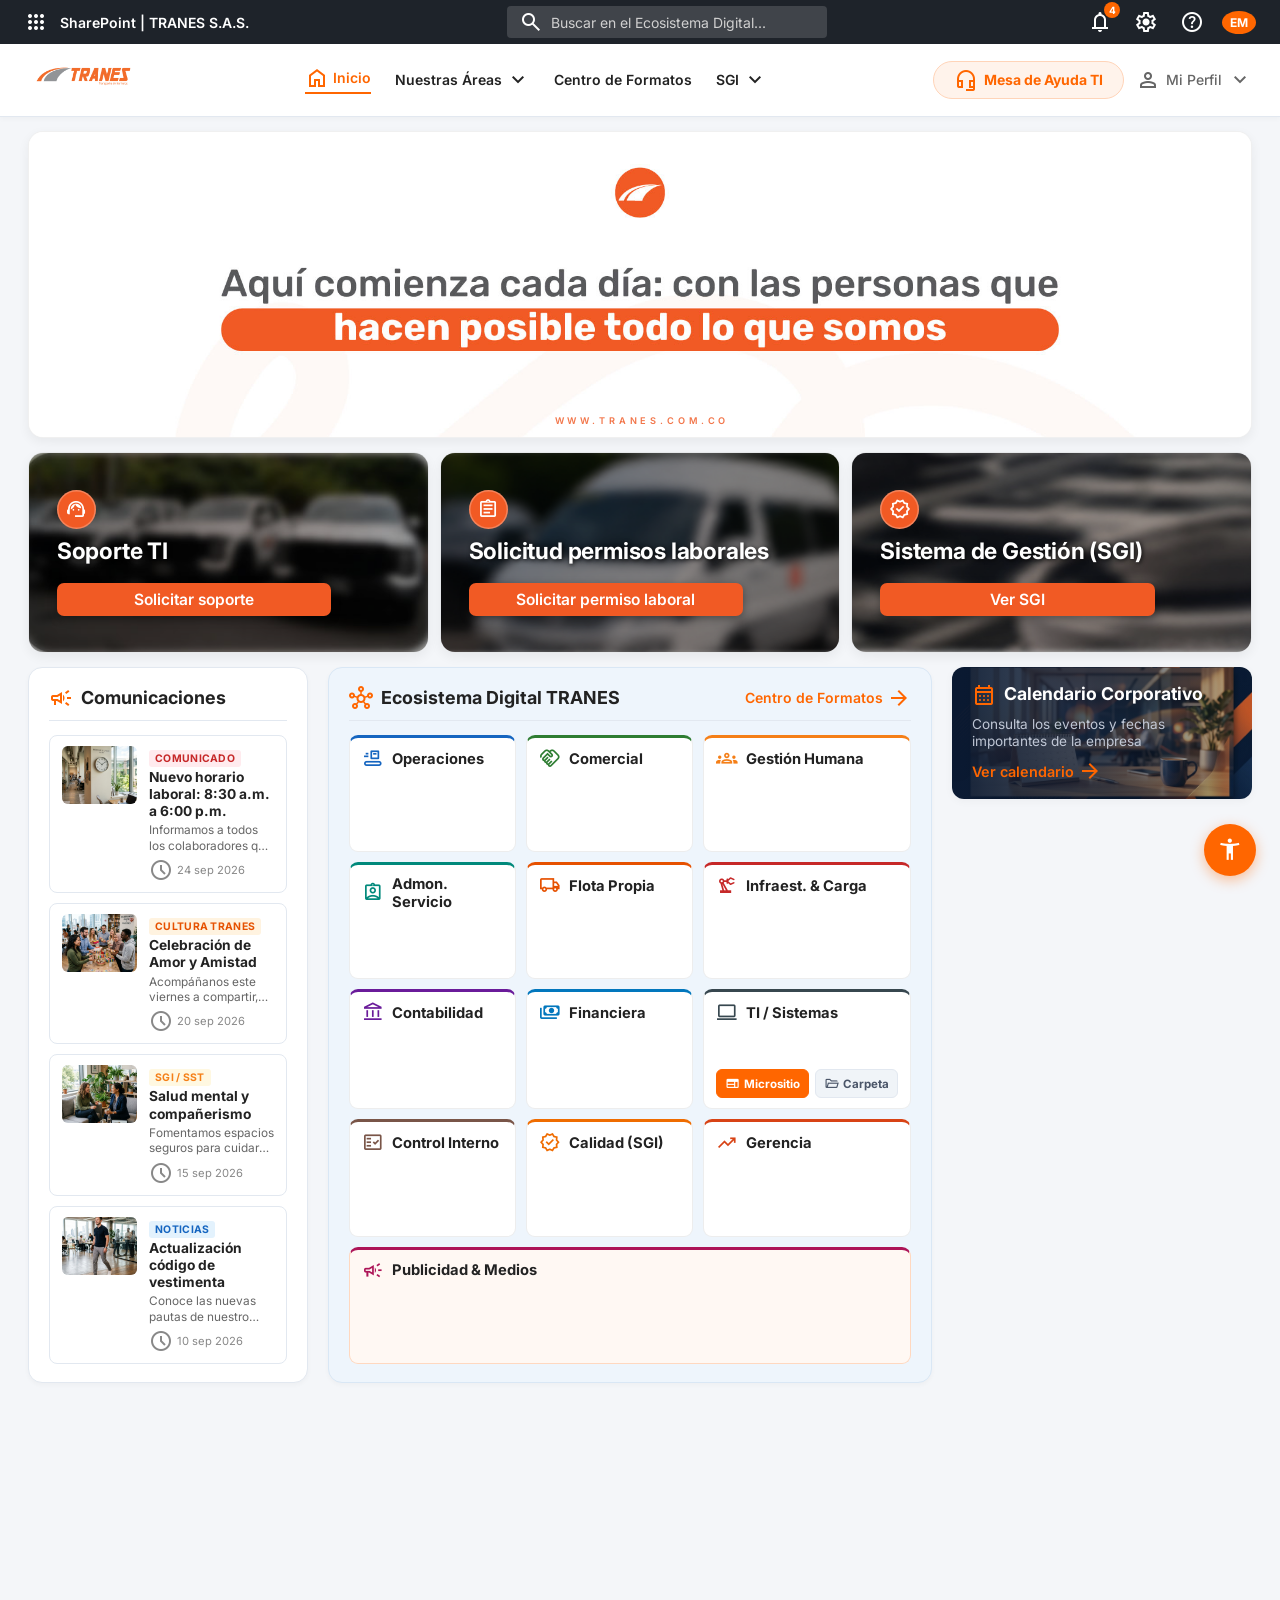
==== commit 06be59d1: "Add files via upload" ====
--- a/index.html
+++ b/index.html
@@ -1,733 +1,737 @@
-<!doctype html>
-<html lang="es">
-<head>
-  <meta charset="UTF-8" />
-  <meta name="viewport" content="width=device-width, initial-scale=1.0" />
-  <meta http-equiv="X-UA-Compatible" content="IE=edge" />
-  <title>TRÁNES S.A.S. | Intranet Corporativa & Ecosistema Digital</title>
-
-  <!-- PRECONNECT: conexión temprana a dominios externos -->
-  <link rel="preconnect" href="https://fonts.googleapis.com" />
-  <link rel="preconnect" href="https://fonts.gstatic.com" crossorigin />
-
-  <!-- PRELOAD: recurso crítico de fuentes (font-display=swap evita bloqueo) -->
-  <link rel="preload" as="style" href="https://fonts.googleapis.com/css2?family=Inter:wght@400;500;600;700;800&family=Caveat:wght@600;700&display=swap" />
-  <link rel="stylesheet" href="https://fonts.googleapis.com/css2?family=Inter:wght@400;500;600;700;800&family=Caveat:wght@600;700&display=swap" media="print" onload="this.media='all'" />
-
-  <!-- CSS CRÍTICO: carga síncrona -->
-  <link rel="stylesheet" href="styles.css?v=16" />
-
-  <!-- Material Symbols: carga asíncrona para no bloquear renderizado -->
-  <link rel="preload" as="style" href="https://fonts.googleapis.com/css2?family=Material+Symbols+Outlined:opsz,wght,FILL,GRAD@20..48,100..700,0..1,-50..200" />
-  <link rel="stylesheet" href="https://fonts.googleapis.com/css2?family=Material+Symbols+Outlined:opsz,wght,FILL,GRAD@20..48,100..700,0..1,-50..200" media="print" onload="this.media='all'" />
-
-  <noscript>
-    <link rel="stylesheet" href="https://fonts.googleapis.com/css2?family=Material+Symbols+Outlined:opsz,wght,FILL,GRAD@20..48,100..700,0..1,-50..200" />
-    <link rel="stylesheet" href="https://fonts.googleapis.com/css2?family=Inter:wght@400;500;600;700;800&family=Caveat:wght@600;700&display=swap" />
-    <link rel="stylesheet" href="styles.css?v=16" />
-  </noscript>
-
-  <!-- PRELOAD: imágenes LCP ( Largest Contentful Paint ) -->
-  <link rel="preload" as="image" href="banner-hero.jpg" />
-  <link rel="preload" as="image" href="assets/1 (1).jpg" />
-</head>
-<body>
-  <a href="#inicio" class="skip-nav">Saltar al contenido principal</a>
-
-  <!-- BARRA SUPERIOR DE SHAREPOINT -->
-  <header class="topbar" role="banner">
-    <div class="topbar-left">
-      <button class="app-grid" aria-label="Aplicaciones"><span class="material-symbols-outlined">apps</span></button>
-      <span>SharePoint | TRANES S.A.S.</span>
-    </div>
-    <div class="search">
-      <span class="material-symbols-outlined search-icon" aria-hidden="true">search</span>
-      <input placeholder="Buscar en el Ecosistema Digital..." aria-label="Buscar en el Ecosistema Digital" />
-    </div>
-    <div class="top-actions">
-      <div class="top-action">
-        <button class="top-action-btn" aria-label="Notificaciones" aria-expanded="false" aria-controls="panel-notif" data-panel="panel-notif">
-          <span class="material-symbols-outlined">notifications</span>
-          <span class="topbar-badge" id="notif-badge">4</span>
-        </button>
-        <div class="topbar-panel" id="panel-notif" role="dialog" aria-label="Notificaciones">
-          <div class="tp-head">
-            <span class="material-symbols-outlined" aria-hidden="true">notifications</span>
-            <strong>Notificaciones</strong>
-            <small>Novedades y cambios</small>
-          </div>
-          <ul class="tp-list">
-            <li>
-              <a href="#comunicaciones" class="notif-item is-new">
-                <span class="notif-dot" aria-hidden="true"></span>
-                <span class="notif-body">
-                  <strong>Nuevo horario laboral: 8:30 a.m. a 6:00 p.m.</strong>
-                  <small>Comunicado · 24 sep 2026</small>
-                </span>
-              </a>
-            </li>
-            <li>
-              <a href="#comunicaciones" class="notif-item is-new">
-                <span class="notif-dot" aria-hidden="true"></span>
-                <span class="notif-body">
-                  <strong>Celebración de Amor y Amistad</strong>
-                  <small>Cultura Tranes · 20 sep 2026</small>
-                </span>
-              </a>
-            </li>
-            <li>
-              <a href="#comunicaciones" class="notif-item is-new">
-                <span class="notif-dot" aria-hidden="true"></span>
-                <span class="notif-body">
-                  <strong>Salud mental y compañerismo</strong>
-                  <small>SGI / SST · 15 sep 2026</small>
-                </span>
-              </a>
-            </li>
-            <li>
-              <a href="#comunicaciones" class="notif-item is-new">
-                <span class="notif-dot" aria-hidden="true"></span>
-                <span class="notif-body">
-                  <strong>Actualización código de vestimenta</strong>
-                  <small>Noticias · 10 sep 2026</small>
-                </span>
-              </a>
-            </li>
-          </ul>
-          <a href="#comunicaciones" class="tp-footer">Ver todas las comunicaciones <span class="material-symbols-outlined" aria-hidden="true">arrow_forward</span></a>
-        </div>
-      </div>
-
-      <div class="top-action">
-        <button class="top-action-btn" aria-label="Configuración" aria-expanded="false" aria-controls="panel-config" data-panel="panel-config">
-          <span class="material-symbols-outlined">settings</span>
-        </button>
-        <div class="topbar-panel" id="panel-config" role="dialog" aria-label="Configuración">
-          <div class="tp-head">
-            <span class="material-symbols-outlined" aria-hidden="true">settings</span>
-            <strong>Configuración</strong>
-            <small>Personaliza tu vista</small>
-          </div>
-          <div class="tp-body">
-            <p class="tp-label">Fondo de la intranet</p>
-            <div class="theme-options" role="group" aria-label="Fondo de la intranet">
-              <button type="button" class="theme-opt is-active" data-theme="default">
-                <span class="swatch swatch-default" aria-hidden="true"></span> Clásico
-              </button>
-              <button type="button" class="theme-opt" data-theme="carbon">
-                <span class="swatch swatch-carbon" aria-hidden="true"></span> Carbón
-              </button>
-              <button type="button" class="theme-opt" data-theme="blue">
-                <span class="swatch swatch-blue" aria-hidden="true"></span> Azul
-              </button>
-            </div>
-
-            <p class="tp-label">Botones</p>
-            <label class="tp-switch">
-              <input type="checkbox" id="opt-classic" />
-              <span class="tp-slider" aria-hidden="true"></span>
-              <span>Estilo clásico (sin bordes redondeados ni sombras)</span>
-            </label>
-
-            <p class="tp-label">Texto y accesibilidad</p>
-            <div class="pref-row">
-              <span class="pref-name">Tamaño de texto</span>
-              <div class="textsize-group" role="group" aria-label="Tamaño de texto">
-                <button type="button" data-textsize="0">A</button>
-                <button type="button" data-textsize="1">A+</button>
-                <button type="button" data-textsize="2">A++</button>
-              </div>
-            </div>
-            <label class="tp-switch">
-              <input type="checkbox" data-contrast />
-              <span class="tp-slider" aria-hidden="true"></span>
-              <span>Alto contraste</span>
-            </label>
-            <label class="tp-switch">
-              <input type="checkbox" data-notif />
-              <span class="tp-slider" aria-hidden="true"></span>
-              <span>Notificaciones activadas</span>
-            </label>
-
-            <button type="button" class="tp-reset" id="opt-reset">
-              <span class="material-symbols-outlined" aria-hidden="true">restart_alt</span> Restablecer
-            </button>
-          </div>
-        </div>
-      </div>
-
-      <div class="top-action">
-        <button class="top-action-btn" aria-label="Ayuda" aria-expanded="false" aria-controls="panel-help" data-panel="panel-help">
-          <span class="material-symbols-outlined">help</span>
-        </button>
-        <div class="topbar-panel" id="panel-help" role="dialog" aria-label="Ayuda">
-          <div class="tp-head">
-            <span class="material-symbols-outlined" aria-hidden="true">help</span>
-            <strong>Ayuda</strong>
-            <small>¿Necesitas soporte?</small>
-          </div>
-          <div class="tp-body tp-links">
-            <a href="https://m365.cloud.microsoft/m365apps/75f31797-37c9-498e-8dc9-53c16a36afca?auth=2&amp;home=1&amp;origindomain=microsoft365&amp;client-request-id=19eeea6b-6a4e-407d-900d-0381fd544701" target="_blank" rel="noopener">
-              <span class="material-symbols-outlined" aria-hidden="true">confirmation_number</span> Mesa de Ayuda TI (tickets)
-            </a>
-            <a href="#comunicaciones">
-              <span class="material-symbols-outlined" aria-hidden="true">campaign</span> Comunicaciones y novedades
-            </a>
-            <a href="#formatos">
-              <span class="material-symbols-outlined" aria-hidden="true">description</span> Centro de Formatos
-            </a>
-            <a href="#ecosistema">
-              <span class="material-symbols-outlined" aria-hidden="true">hub</span> Ecosistema Digital
-            </a>
-            <p class="tp-hint">Presiona <kbd>Esc</kbd> para cerrar cualquier panel.</p>
-          </div>
-        </div>
-      </div>
-
-      <span class="avatar" title="Emmanuel Muñoz" role="img" aria-label="Avatar de usuario">EM</span>
-    </div>
-  </header>
-
-  <!-- NAVEGACIÓN PRINCIPAL -->
-  <nav class="mainnav" role="navigation" aria-label="Navegación principal">
-    <a class="brand" href="#inicio" aria-label="TRÁNES - Inicio">
-      <img src="assets/logo-tranes-oficial.png" alt="TRANES" class="brand-logo-img" />
-    </a>
-
-    <button class="mobile-toggle" aria-label="Abrir menú de navegación" aria-expanded="false" aria-controls="navlinks">
-      <span class="material-symbols-outlined">menu</span>
-    </button>
-    
-    <div class="navlinks" id="navlinks">
-      <a class="active" href="#inicio"><span class="material-symbols-outlined">home</span> Inicio</a>
-      
-      <div class="dropdown">
-        <button class="dropdown-toggle" aria-expanded="false" aria-controls="menu-areas">
-          Nuestras Áreas <span class="material-symbols-outlined">expand_more</span>
-        </button>
-        <div class="dropdown-menu menu-grid-areas" id="menu-areas" role="menu">
-          <a href="#area-operaciones" role="menuitem"><span class="material-symbols-outlined">conveyor_belt</span> Operaciones</a>
-          <a href="#area-comercial" role="menuitem"><span class="material-symbols-outlined">handshake</span> Comercial</a>
-          <a href="#area-gh" role="menuitem"><span class="material-symbols-outlined">groups</span> Gestión Humana</a>
-          <a href="#area-admon" role="menuitem"><span class="material-symbols-outlined">assignment_ind</span> Admon. Servicio</a>
-          <a href="#area-flota" role="menuitem"><span class="material-symbols-outlined">local_shipping</span> Flota Propia</a>
-          <a href="#area-infraestructura" role="menuitem"><span class="material-symbols-outlined">precision_manufacturing</span> Infraestructura</a>
-          <a href="#area-contabilidad" role="menuitem"><span class="material-symbols-outlined">account_balance</span> Contabilidad</a>
-          <a href="#area-financiera" role="menuitem"><span class="material-symbols-outlined">payments</span> Financiera</a>
-          <a href="#area-ti" role="menuitem"><span class="material-symbols-outlined">computer</span> TI / Sistemas</a>
-          <a href="#area-control" role="menuitem"><span class="material-symbols-outlined">fact_check</span> Control Interno</a>
-          <a href="#area-calidad" role="menuitem"><span class="material-symbols-outlined">verified</span> Calidad / SGI</a>
-          <a href="#area-gerencia" role="menuitem"><span class="material-symbols-outlined">trending_up</span> Gerencia</a>
-          <a href="#area-publicidad" role="menuitem"><span class="material-symbols-outlined">campaign</span> Publicidad & Medios</a>
-        </div>
-      </div>
-
-      <a href="#formatos">Centro de Formatos</a>
-
-      <div class="dropdown">
-        <button class="dropdown-toggle" aria-expanded="false" aria-controls="menu-sgi">
-          SGI <span class="material-symbols-outlined">expand_more</span>
-        </button>
-        <div class="dropdown-menu" id="menu-sgi" role="menu">
-          <a href="#sgi-reglamento" role="menuitem"><span class="material-symbols-outlined">policy</span> Reglamento interno</a>
-          <a href="#sgi-privacidad" role="menuitem"><span class="material-symbols-outlined">security</span> Privacidad de datos y IA</a>
-          <a href="#sgi-riesgos" role="menuitem"><span class="material-symbols-outlined">warning</span> Matriz de riesgos</a>
-          <a href="#sgi-calidad" role="menuitem"><span class="material-symbols-outlined">verified</span> Calidad y certificaciones</a>
-        </div>
-      </div>
-    </div>
-
-    <div class="navright">
-      <a href="https://m365.cloud.microsoft/m365apps/75f31797-37c9-498e-8dc9-53c16a36afca?auth=2&amp;home=1&amp;origindomain=microsoft365&amp;client-request-id=19eeea6b-6a4e-407d-900d-0381fd544701" target="_blank" class="nav-btn nav-btn-highlight" title="Mesa de Ayuda TI — Crear y consultar tickets" rel="noopener">
-        <span class="material-symbols-outlined">headset_mic</span> Mesa de Ayuda TI
-      </a>
-      <div class="dropdown profile-dropdown">
-        <button class="nav-btn dropdown-toggle" aria-expanded="false" aria-controls="menu-perfil"><span class="material-symbols-outlined">person</span> Mi Perfil <span class="material-symbols-outlined">expand_more</span></button>
-        <div class="dropdown-menu profile-menu" id="menu-perfil" role="menu">
-          <div class="profile-head">
-            <span class="avatar profile-avatar" aria-hidden="true">EM</span>
-            <div class="profile-id">
-              <strong>Emmanuel Muñoz</strong>
-              <small>Colaborador · TRANES S.A.S.</small>
-            </div>
-          </div>
-
-          <p class="profile-subtitle">
-            <span class="material-symbols-outlined" aria-hidden="true">badge</span>
-            Datos del colaborador
-          </p>
-          <ul class="profile-assets">
-            <li><span>Cargo</span><strong>Aprendiz TI</strong></li>
-            <li><span>Área / Departamento</span><strong>TI / Sistemas</strong></li>
-            <li><span>Correo corporativo</span><strong>Aprendizti2@tranes.com.co</strong></li>
-            <li><span>Sede</span><strong>Medellín</strong></li>
-            <li><span>Código de empleado</span><strong>—</strong></li>
-          </ul>
-
-          <p class="profile-subtitle">
-            <span class="material-symbols-outlined" aria-hidden="true">tune</span>
-            Preferencias
-          </p>
-          <div class="pref-block">
-            <div class="pref-row">
-              <span class="pref-name">Fondo</span>
-              <div class="theme-options" role="group" aria-label="Fondo de la intranet">
-                <button type="button" class="theme-opt is-active" data-theme="default" aria-label="Fondo clásico">
-                  <span class="swatch swatch-default" aria-hidden="true"></span>
-                </button>
-                <button type="button" class="theme-opt" data-theme="carbon" aria-label="Fondo carbón">
-                  <span class="swatch swatch-carbon" aria-hidden="true"></span>
-                </button>
-                <button type="button" class="theme-opt" data-theme="blue" aria-label="Fondo azul">
-                  <span class="swatch swatch-blue" aria-hidden="true"></span>
-                </button>
-              </div>
-            </div>
-
-            <div class="pref-row">
-              <span class="pref-name">Tamaño de texto</span>
-              <div class="textsize-group" role="group" aria-label="Tamaño de texto">
-                <button type="button" data-textsize="0">A</button>
-                <button type="button" data-textsize="1">A+</button>
-                <button type="button" data-textsize="2">A++</button>
-              </div>
-            </div>
-
-            <label class="tp-switch">
-              <input type="checkbox" data-contrast />
-              <span class="tp-slider" aria-hidden="true"></span>
-              <span>Alto contraste</span>
-            </label>
-            <label class="tp-switch">
-              <input type="checkbox" data-notif />
-              <span class="tp-slider" aria-hidden="true"></span>
-              <span>Notificaciones activadas</span>
-            </label>
-          </div>
-
-          <button type="button" class="profile-link" role="menuitem" data-panel-close>
-            <span class="material-symbols-outlined" aria-hidden="true">badge</span> Ver mi perfil completo
-          </button>
-        </div>
-      </div>
-    </div>
-  </nav>
-
-  <main id="inicio">
-    <!-- HERO BANNER INSTITUCIONAL TRANES (16:9, recortado a 4:1 en desktop) -->
-    <section class="hero" role="region" aria-label="Banner de bienvenida de la intranet TRANES">
-      <div class="hero-frame">
-        <img class="hero-bg" src="banner-hero.jpg" width="2000" height="1125" alt="Aquí comienza cada día: con las personas que hacen posible todo lo que somos" fetchpriority="high" />
-        <span class="hero-site">WWW.TRANES.COM.CO</span>
-      </div>
-    </section>
-
-    <!-- BANNERS DE ACCESO RÁPIDO (3 BANNERS SUPERIORES) -->
-    <section class="feature-grid" aria-label="Accesos destacados">
-      <a href="https://m365.cloud.microsoft/m365apps/75f31797-37c9-498e-8dc9-53c16a36afca?auth=2&amp;home=1&amp;origindomain=microsoft365&amp;client-request-id=19eeea6b-6a4e-407d-900d-0381fd544701" target="_blank" rel="noopener" class="feature-card feature-card-with-text" title="Soporte TI" aria-label="Banner de Soporte TI">
-        <img src="assets/1 (1).jpg" class="card-bg-img-absolute" alt="Consulta tu Flota y Monitoreo GPS" width="1200" height="630" />
-        <div class="card-overlay-mimic">
-          <div class="card-icon-mimic"><span class="material-symbols-outlined" aria-hidden="true">support_agent</span></div>
-          <div class="card-text-mimic">
-              <h3>Soporte TI</h3>
-          </div>
-          <div class="banner-btn-mimic">Solicitar soporte</div>
-        </div>
-      </a>
-
-      <a href="https://tranes1.sharepoint.com/sites/TIDESARROLLOSOFTWARE/_layouts/15/listforms.aspx?cid=MTQ2ZjBjMjktMDczYy00MTQ2LWI5MmUtMjlhNjA2YmQ4NGUx&amp;nav=M2ZlZGUwN2MtMzE5Ny00MWFlLThjZGMtM2Y4ZTBjMTNkYTRk&amp;TeamsCID=5e632a9c-2fc9-4bac-93bb-3dbb7768507d&amp;OR=Teams-HL&amp;CT=1790869530429&amp;xsdata=[base64]%3D&amp;sdata=OWN5WUkvSzdOdGFWam0remRlbVlIS0srVWFIYUw1T3BzTEgzdkFSRUtWRT0%3D&amp;ovuser=50635641-caed-4bd9-9636-ef06f52b9199%2CAprendizti2%40tranes.com.co&amp;clickparams=eyJBcHBOYW1lIjoiVGVhbXMtRGVza3RvcCIsIkFwcFZlcnNpb24iOiI0OS8yNjA5MDMxNTgyMCIsIkhhc0ZlZGVyYXRlZFVzZXIiOmZhbHNlfQ%3D%3D" target="_blank" rel="noopener" class="feature-card feature-card-with-text" title="Solicitud permisos laborales" aria-label="Banner de solicitud de permisos laborales">
-        <img src="assets/bg_tramites.png" class="card-bg-img-absolute" alt="Solicitud permisos laborales" width="1200" height="630" />
-        <div class="card-overlay-mimic">
-          <div class="card-icon-mimic"><span class="material-symbols-outlined" aria-hidden="true">assignment</span></div>
-          <div class="card-text-mimic">
-              <h3>Solicitud permisos laborales</h3>
-          </div>
-          <div class="banner-btn-mimic">Solicitar permiso laboral</div>
-        </div>
-      </a>
-
-      <a href="#sgi" class="feature-card feature-card-with-text" id="sgi" title="Sistema de Gestión Integrado (SGI)" aria-label="Banner del Sistema de Gestión Integrado">
-        <img src="assets/bg_sgi.png" class="card-bg-img-absolute" alt="Sistema de Gestión Integrado (SGI)" width="1200" height="630" />
-        <div class="card-overlay-mimic">
-          <div class="card-icon-mimic"><span class="material-symbols-outlined" aria-hidden="true">verified</span></div>
-          <div class="card-text-mimic">
-              <h3>Sistema de Gestión (SGI)</h3>
-          </div>
-          <div class="banner-btn-mimic">Ver SGI</div>
-        </div>
-      </a>
-    </section>
-
-    <!-- LAYOUT PRINCIPAL (COMUNICACIONES, ECOSISTEMA DIGITAL Y WIDGETS) -->
-    <section class="main-content-layout">
-      <!-- COMUNICACIONES INTERNAS -->
-      <div class="col-comunicaciones" id="comunicaciones">
-        <div class="section-header">
-          <div class="header-title">
-            <span class="material-symbols-outlined orange-icon" aria-hidden="true">campaign</span>
-            <h2>Comunicaciones</h2>
-          </div>
-        </div>
-        
-        <div class="news-list">
-          <article class="news-item">
-            <div class="news-thumb" style="background-image: url('assets/news_horario_nuevo.jpg');" role="img" aria-label="Nuevo horario laboral" loading="lazy"></div>
-            <div class="news-info">
-              <span class="tag tag-red">Comunicado</span>
-              <h3>Nuevo horario laboral: 8:30 a.m. a 6:00 p.m.</h3>
-              <p>Informamos a todos los colaboradores que a partir de la próxima semana nuestro horario de oficina será actualizado para todos los equipos.</p>
-              <small><span class="material-symbols-outlined icon-small" aria-hidden="true">schedule</span> 24 sep 2026</small>
-            </div>
-          </article>
-          <article class="news-item">
-            <div class="news-thumb" style="background-image: url('assets/news_amor_amistad.jpg');" role="img" aria-label="Celebración de Amor y Amistad" loading="lazy"></div>
-            <div class="news-info">
-              <span class="tag tag-orange">Cultura Tranes</span>
-              <h3>Celebración de Amor y Amistad</h3>
-              <p>Acompáñanos este viernes a compartir, jugar y celebrar juntos una jornada especial del Día de Amor y Amistad.</p>
-              <small><span class="material-symbols-outlined icon-small" aria-hidden="true">schedule</span> 20 sep 2026</small>
-            </div>
-          </article>
-          <article class="news-item">
-            <div class="news-thumb" style="background-image: url('assets/news_salud_mental.jpg');" role="img" aria-label="Salud mental y compañerismo" loading="lazy"></div>
-            <div class="news-info">
-              <span class="tag tag-yellow">SGI / SST</span>
-              <h3>Salud mental y compañerismo</h3>
-              <p>Fomentamos espacios seguros para cuidar nuestra salud mental, hablar abiertamente y apoyarnos mutuamente en nuestro día a día.</p>
-              <small><span class="material-symbols-outlined icon-small" aria-hidden="true">schedule</span> 15 sep 2026</small>
-            </div>
-          </article>
-          <article class="news-item">
-            <div class="news-thumb" style="background-image: url('assets/news_vestimenta.jpg');" role="img" aria-label="Código de vestimenta" loading="lazy"></div>
-            <div class="news-info">
-              <span class="tag tag-blue">Noticias</span>
-              <h3>Actualización código de vestimenta</h3>
-              <p>Conoce las nuevas pautas de nuestro código de vestimenta "Business Casual" para mayor comodidad y profesionalismo en la oficina.</p>
-              <small><span class="material-symbols-outlined icon-small" aria-hidden="true">schedule</span> 10 sep 2026</small>
-            </div>
-          </article>
-        </div>
-      </div>
-
-      <!-- MÓDULO CENTRAL: ECOSISTEMA DIGITAL & NUESTRAS ÁREAS -->
-      <div class="col-center" id="ecosistema">
-        <div class="areas-container" id="areas">
-          <div class="section-header">
-            <div class="header-title">
-              <span class="material-symbols-outlined orange-icon" aria-hidden="true">hub</span>
-              <h2>Ecosistema Digital TRANES</h2>
-            </div>
-            <a href="#formatos" class="view-all">Centro de Formatos <span class="material-symbols-outlined" aria-hidden="true">arrow_forward</span></a>
-          </div>
-
-          <div class="area-grid-13">
-            <a class="area-card" id="area-operaciones" href="https://tranes1.sharepoint.com/sites/Intranet/Documentos%20compartidos/Forms/AllItems.aspx?d=w69fc63b8a96c5936bd11598d515c6d57&amp;csf=1&amp;web=1&amp;e=qfbnEu&amp;ovuser=50635641%2Dcaed%2D4bd9%2D9636%2Def06f52b9199%2CAprendizti2%40tranes%2Ecom%2Eco&amp;TeamsCID=e3631169%2Deabb%2D42eb%2D8deb%2D8d2508c8ceef&amp;OR=Teams%2DHL&amp;CT=1791396782035&amp;clickparams=eyJBcHBOYW1lIjoiVGVhbXMtRGVza3RvcCIsIkFwcFZlcnNpb24iOiI0OS8yNjA5MDMxNTgyMCIsIkhhc0ZlZGVyYXRlZFVzZXIiOmZhbHNlfQ%3D%3D&amp;CID=e79b42a2%2D108d%2Df000%2D7d4c%2Dbe20db371247&amp;cidOR=SPO&amp;FolderCTID=0x0120009D626C6DF11AB5438265727F0FFD326C&amp;id=%2Fsites%2FIntranet%2FDocumentos%20compartidos%2FOPERACIONES%2FLOGISTICA%20Y%20TRAMITES%202024" target="_blank" rel="noopener" style="--col-accent: #1565c0;">
-              <div class="area-head"><span class="material-symbols-outlined" aria-hidden="true">conveyor_belt</span> Operaciones</div>
-            </a>
-
-            <a class="area-card" id="area-comercial" href="https://tranes1.sharepoint.com/sites/Intranet/Documentos%20compartidos/Forms/AllItems.aspx?d=w04b3a7c2f59d42e2a7b603bf8b419037&amp;csf=1&amp;web=1&amp;e=KhSMST&amp;ovuser=50635641%2Dcaed%2D4bd9%2D9636%2Def06f52b9199%2CAprendizti2%40tranes%2Ecom%2Eco&amp;TeamsCID=c59682c3%2D33ba%2D49f8%2D98ec%2D8ddd5d1d101b&amp;OR=Teams%2DHL&amp;CT=1791406014583&amp;clickparams=eyJBcHBOYW1lIjoiVGVhbXMtRGVza3RvcCIsIkFwcFZlcnNpb24iOiI0OS8yNjA5MDMxNTgyMCIsIkhhc0ZlZGVyYXRlZFVzZXIiOmZhbHNlfQ%3D%3D&amp;CID=b5a442a2%2Db0a2%2Df000%2D7d4c%2Db21d87c0c52f&amp;cidOR=SPO&amp;FolderCTID=0x0120009D626C6DF11AB5438265727F0FFD326C&amp;id=%2Fsites%2FIntranet%2FDocumentos%20compartidos%2FCOMERCIAL" target="_blank" rel="noopener" style="--col-accent: #2e7d32;">
-              <div class="area-head"><span class="material-symbols-outlined" aria-hidden="true">handshake</span> Comercial</div>
-            </a>
-
-            <a class="area-card" id="area-gh" href="https://tranes1.sharepoint.com/sites/Intranet/Documentos%20compartidos/Forms/AllItems.aspx?d=wf2eaa67b1f844e4eba2dae4f08d41323&amp;csf=1&amp;web=1&amp;e=vaGWC0&amp;ovuser=50635641%2Dcaed%2D4bd9%2D9636%2Def06f52b9199%2CAprendizti2%40tranes%2Ecom%2Eco&amp;TeamsCID=5bf9e025%2D524d%2D449c%2D947c%2D02582bf9744f&amp;OR=Teams%2DHL&amp;CT=1791557725346&amp;clickparams=eyJBcHBOYW1lIjoiVGVhbXMtRGVza3RvcCIsIkFwcFZlcnNpb24iOiI0OS8yNjA5MTcxMjIxMyIsIkhhc0ZlZGVyYXRlZFVzZXIiOmZhbHNlfQ%3D%3D&amp;CID=643543a2%2Dc052%2Df000%2Dc4b1%2D7fd9b5bd6ddc&amp;cidOR=SPO&amp;FolderCTID=0x0120009D626C6DF11AB5438265727F0FFD326C&amp;id=%2Fsites%2FIntranet%2FDocumentos%20compartidos%2FGESTI%C3%93N%20HUMANA" target="_blank" rel="noopener" style="--col-accent: #f57f17;">
-              <div class="area-head"><span class="material-symbols-outlined" aria-hidden="true">groups</span> Gestión Humana</div></a>
-
-            <a class="area-card" id="area-admon" href="https://tranes1.sharepoint.com/sites/Intranet/Documentos%20compartidos/Forms/AllItems.aspx?d=wf2c07b371757443e8c7f8fe1ed202d38&amp;csf=1&amp;web=1&amp;e=WYE6WF&amp;ovuser=50635641%2Dcaed%2D4bd9%2D9636%2Def06f52b9199%2CAprendizti2%40tranes%2Ecom%2Eco&amp;TeamsCID=5b3e606b%2D93b3%2D40b8%2Db46c%2D83f2b498e726&amp;OR=Teams%2DHL&amp;CT=1791557364844&amp;clickparams=eyJBcHBOYW1lIjoiVGVhbXMtRGVza3RvcCIsIkFwcFZlcnNpb24iOiI0OS8yNjA5MTcxMjIxMyIsIkhhc0ZlZGVyYXRlZFVzZXIiOmZhbHNlfQ%3D%3D&amp;CID=0c3543a2%2Dc04f%2Df000%2D7d4c%2Dbcb42031ac53&amp;cidOR=SPO&amp;FolderCTID=0x0120009D626C6DF11AB5438265727F0FFD326C&amp;id=%2Fsites%2FIntranet%2FDocumentos%20compartidos%2FTR%C3%81MITES" target="_blank" rel="noopener" style="--col-accent: #00897b;">
-              <div class="area-head"><span class="material-symbols-outlined" aria-hidden="true">assignment_ind</span> Admon. Servicio</div></a>
-
-            <a class="area-card" id="area-flota" href="https://tranes1.sharepoint.com/:f:/r/sites/Intranet/Documentos%20compartidos/FLOTA%20PROPIA?d=w7da3fb46e50f436a878a8850b0ada885&amp;csf=1&amp;web=1&amp;e=8VM78w&amp;xsdata=[base64]%3D&amp;sdata=MlcvSnBIeGpMTy9MSUVBVjYrK29ZT0ttd0RuUzJnRGt3Z293U1IvczJxMD0%3D&amp;ovuser=50635641-caed-4bd9-9636-ef06f52b9199%2CAprendizti2%40tranes.com.co&amp;TeamsCID=ed97ee92-ab7b-4ff1-a905-09258cd256c3&amp;OR=Teams-HL&amp;CT=1791557610716&amp;clickparams=eyJBcHBOYW1lIjoiVGVhbXMtRGVza3RvcCIsIkFwcFZlcnNpb24iOiI0OS8yNjA5MTcxMjIxMyIsIkhhc0ZlZGVyYXRlZFVzZXIiOmZhbHNlfQ%3D%3D" target="_blank" rel="noopener" style="--col-accent: #e65100;">
-              <div class="area-head"><span class="material-symbols-outlined" aria-hidden="true">local_shipping</span> Flota Propia</div></a>
-
-            <a class="area-card" id="area-infraestructura" href="https://tranes1.sharepoint.com/sites/Intranet/Documentos%20compartidos/INFRAESTRUCTURA?d=w4f946c033efa4209870d7a5488136c95&amp;csf=1&amp;web=1&amp;e=GJwBhR&amp;ovuser=50635641-caed-4bd9-9636-ef06f52b9199%2cAprendizti2%40tranes.com.co&amp;TeamsCID=da9fcbb5-a2f7-4552-a7db-b5a1e5cfb826&amp;OR=Teams-HL&amp;CT=1791557804019&amp;clickparams=eyJBcHBOYW1lIjoiVGVhbXMtRGVza3RvcCIsIkFwcFZlcnNpb24iOiI0OS8yNjA5MTcxMjIxMyIsIkhhc0ZlZGVyYXRlZFVzZXIiOmZhbHNlfQ%3d%3d&amp;CID=773543a2-908a-f000-c4b1-7b93dee6299c&amp;cidOR=SPO" target="_blank" rel="noopener" style="--col-accent: #c62828;">
-              <div class="area-head"><span class="material-symbols-outlined" aria-hidden="true">precision_manufacturing</span> Infraest. & Carga</div></a>
-
-            <a class="area-card" id="area-contabilidad" href="https://tranes1.sharepoint.com/sites/Intranet/Documentos%20compartidos/Forms/AllItems.aspx?d=wbde98bdf7e95470faa2c743044d64bf3&amp;csf=1&amp;web=1&amp;e=hhrnVi&amp;ovuser=50635641%2Dcaed%2D4bd9%2D9636%2Def06f52b9199%2CAprendizti2%40tranes%2Ecom%2Eco&amp;TeamsCID=a8f2549a%2D2dfa%2D4a66%2D8928%2Da03db0b2232a&amp;OR=Teams%2DHL&amp;CT=1791406167895&amp;clickparams=eyJBcHBOYW1lIjoiVGVhbXMtRGVza3RvcCIsIkFwcFZlcnNpb24iOiI0OS8yNjA5MDMxNTgyMCIsIkhhc0ZlZGVyYXRlZFVzZXIiOmZhbHNlfQ%3D%3D&amp;CID=daa442a2%2D90fc%2Df000%2D7d4c%2Db0bc0d00c94f&amp;cidOR=SPO&amp;FolderCTID=0x0120009D626C6DF11AB5438265727F0FFD326C&amp;id=%2Fsites%2FIntranet%2FDocumentos%20compartidos%2FCONTABILIDAD" target="_blank" rel="noopener" style="--col-accent: #6a1b9a;">
-              <div class="area-head"><span class="material-symbols-outlined" aria-hidden="true">account_balance</span> Contabilidad</div>
-            </a>
-
-            <a class="area-card" id="area-financiera" href="https://tranes1.sharepoint.com/sites/Intranet/Documentos%20compartidos/Forms/AllItems.aspx?d=wafacccf7761444e09f6de248abd61b7a&amp;csf=1&amp;web=1&amp;e=RhozPf&amp;ovuser=50635641%2Dcaed%2D4bd9%2D9636%2Def06f52b9199%2CAprendizti2%40tranes%2Ecom%2Eco&amp;TeamsCID=26a1ac5c%2Dab4f%2D477e%2D9933%2D2275b3a18742&amp;OR=Teams%2DHL&amp;CT=1791557833225&amp;clickparams=eyJBcHBOYW1lIjoiVGVhbXMtRGVza3RvcCIsIkFwcFZlcnNpb24iOiI0OS8yNjA5MTcxMjIxMyIsIkhhc0ZlZGVyYXRlZFVzZXIiOmZhbHNlfQ%3D%3D&amp;CID=7e3543a2%2Dd0a9%2Df000%2D7d4c%2Dbe83dadb215b&amp;cidOR=SPO&amp;FolderCTID=0x0120009D626C6DF11AB5438265727F0FFD326C&amp;id=%2Fsites%2FIntranet%2FDocumentos%20compartidos%2FFINANCIERA" target="_blank" rel="noopener" style="--col-accent: #0277bd;">
-              <div class="area-head"><span class="material-symbols-outlined" aria-hidden="true">payments</span> Financiera</div></a>
-
-            <a class="area-card" id="area-ti" href="https://tranes1.sharepoint.com/sites/Intranet/Documentos%20compartidos/Forms/AllItems.aspx?d=wcb74b119df114ecf91ba1bcb0e72edf7&amp;csf=1&amp;web=1&amp;e=XUKYFr&amp;ovuser=50635641%2Dcaed%2D4bd9%2D9636%2Def06f52b9199%2CAprendizti2%40tranes%2Ecom%2Eco&amp;TeamsCID=498f9764%2D4614%2D4d19%2D858e%2D86454789db9f&amp;OR=Teams%2DHL&amp;CT=1791399932276&amp;clickparams=eyJBcHBOYW1lIjoiVGVhbXMtRGVza3RvcCIsIkFwcFZlcnNpb24iOiI0OS8yNjA5MDMxNTgyMCIsIkhhc0ZlZGVyYXRlZFVzZXIiOmZhbHNlfQ%3D%3D&amp;CID=e89e42a2%2Df09e%2Df000%2D7d4c%2Db787d52e565d&amp;cidOR=SPO&amp;FolderCTID=0x0120009D626C6DF11AB5438265727F0FFD326C&amp;id=%2Fsites%2FIntranet%2FDocumentos%20compartidos%2FTI" target="_blank" rel="noopener" style="--col-accent: #37474f;">
-              <div class="area-head"><span class="material-symbols-outlined" aria-hidden="true">computer</span> TI / Sistemas</div>
-            </a>
-
-            <a class="area-card" id="area-control" href="https://tranes1.sharepoint.com/sites/Intranet/Documentos%20compartidos/CONTROL%20INTERNO?d=w5dedbd7e1d65483d8aa7b394ff925e9d&amp;csf=1&amp;web=1&amp;e=IbfcHx&amp;ovuser=50635641-caed-4bd9-9636-ef06f52b9199%2cAprendizti2%40tranes.com.co&amp;TeamsCID=a8916489-c742-4958-a5a2-a7a0f5c30157&amp;OR=Teams-HL&amp;CT=1791557427893&amp;clickparams=eyJBcHBOYW1lIjoiVGVhbXMtRGVza3RvcCIsIkFwcFZlcnNpb24iOiI0OS8yNjA5MTcxMjIxMyIsIkhhc0ZlZGVyYXRlZFVzZXIiOmZhbHNlfQ%3d%3d&amp;CID=1b3543a2-10b3-f000-7d4c-b9b1dc1cd13b&amp;cidOR=SPO" target="_blank" rel="noopener" style="--col-accent: #795548;">
-              <div class="area-head"><span class="material-symbols-outlined" aria-hidden="true">fact_check</span> Control Interno</div></a>
-
-            <a class="area-card" id="area-calidad" href="https://tranes1.sharepoint.com/sites/Intranet/Documentos%20compartidos/Forms/AllItems.aspx?d=wc7687181e4ca4eab82b5ce8bee0712d8&amp;csf=1&amp;web=1&amp;e=KL5hP1&amp;ovuser=50635641%2Dcaed%2D4bd9%2D9636%2Def06f52b9199%2CAprendizti2%40tranes%2Ecom%2Eco&amp;TeamsCID=209994f4%2Da9b0%2D4789%2Db5f0%2D5f370c59d112&amp;OR=Teams%2DHL&amp;CT=1791557576053&amp;clickparams=eyJBcHBOYW1lIjoiVGVhbXMtRGVza3RvcCIsIkFwcFZlcnNpb24iOiI0OS8yNjA5MTcxMjIxMyIsIkhhc0ZlZGVyYXRlZFVzZXIiOmZhbHNlfQ%3D%3D&amp;CID=3f3543a2%2D10e2%2Df000%2Dc4b1%2D7a4d60c214ed&amp;cidOR=SPO&amp;FolderCTID=0x0120009D626C6DF11AB5438265727F0FFD326C&amp;id=%2Fsites%2FIntranet%2FDocumentos%20compartidos%2FSGI" target="_blank" rel="noopener" style="--col-accent: #ef6c00;">
-              <div class="area-head"><span class="material-symbols-outlined" aria-hidden="true">verified</span> Calidad (SGI)</div></a>
-
-            <a class="area-card" id="area-gerencia" href="https://tranes1.sharepoint.com/sites/Intranet/Documentos%20compartidos/GERENCIA?d=w4e5e8e15a4574abe92a275b95cb60715&amp;csf=1&amp;web=1&amp;e=iQX4uM&amp;ovuser=50635641-caed-4bd9-9636-ef06f52b9199%2cAprendizti2%40tranes.com.co&amp;TeamsCID=00c60435-ca81-4fba-aaf7-8ba5d7c28233&amp;OR=Teams-HL&amp;CT=1791557899825&amp;clickparams=eyJBcHBOYW1lIjoiVGVhbXMtRGVza3RvcCIsIkFwcFZlcnNpb24iOiI0OS8yNjA5MTcxMjIxMyIsIkhhc0ZlZGVyYXRlZFVzZXIiOmZhbHNlfQ%3d%3d&amp;CID=8e3543a2-70eb-f000-7d4c-bbf96346c596&amp;cidOR=SPO" target="_blank" rel="noopener" style="--col-accent: #d84315;">
-              <div class="area-head"><span class="material-symbols-outlined" aria-hidden="true">trending_up</span> Gerencia</div></a>
-
-            <a class="area-card area-card-wide" id="area-publicidad" href="https://tranes1.sharepoint.com/sites/Intranet/Documentos%20compartidos/Forms/AllItems.aspx?d=w31a1a3903f70474dae24fbcfe99d2e44&amp;csf=1&amp;web=1&amp;e=JEZCrx&amp;ovuser=50635641%2Dcaed%2D4bd9%2D9636%2Def06f52b9199%2CAprendizti2%40tranes%2Ecom%2Eco&amp;TeamsCID=9ac86464%2D44d8%2D4fb7%2D8541%2D40e002320109&amp;OR=Teams%2DHL&amp;CT=1791406295116&amp;clickparams=eyJBcHBOYW1lIjoiVGVhbXMtRGVza3RvcCIsIkFwcFZlcnNpb24iOiI0OS8yNjA5MDMxNTgyMCIsIkhhc0ZlZGVyYXRlZFVzZXIiOmZhbHNlfQ%3D%3D&amp;CID=faa442a2%2D4020%2Df000%2Dc4b1%2D723d728ef141&amp;cidOR=SPO&amp;FolderCTID=0x0120009D626C6DF11AB5438265727F0FFD326C&amp;id=%2Fsites%2FIntranet%2FDocumentos%20compartidos%2FD%2E%20PUBLICIDAD" target="_blank" rel="noopener" style="--col-accent: #ad1457;">
-              <div class="area-head"><span class="material-symbols-outlined" aria-hidden="true">campaign</span> Publicidad & Medios</div>
-            </a>
-          </div>
-        </div>
-      </div>
-
-      <!-- WIDGETS LATERALES DERECHOS -->
-      <div class="col-widgets">
-
-        <div class="widget widget-calendar">
-          <div class="w-icon-title">
-            <span class="material-symbols-outlined orange-icon" aria-hidden="true">calendar_month</span>
-            <h3>Calendario Corporativo</h3>
-          </div>
-          <p>Consulta los eventos y fechas importantes de la empresa</p>
-          <a href="calendario.html" class="view-all">Ver calendario <span class="material-symbols-outlined" aria-hidden="true">arrow_forward</span></a>
-        </div>
-      </div>
-    </section>
-
-    <!-- CENTRO DE FORMATOS EXTENDIDO CON BUSCADOR INTERACTIVO EN TIEMPO REAL -->
-    <section class="formatos-full-wrapper" id="formatos">
-      <div class="formatos-container formatos-prominente-full">
-        <div class="section-header format-header-with-search">
-          <div class="header-title">
-            <span class="material-symbols-outlined orange-icon" aria-hidden="true">folder_open</span>
-            <h2>Centro de Formatos & Plantillas Oficiales</h2>
-          </div>
-          
-          <div class="fmt-search-box">
-            <span class="material-symbols-outlined search-icon" aria-hidden="true">search</span>
-            <input type="text" id="fmt-search-input" placeholder="Buscar formato por nombre o área (ej. Vacaciones, ISO)..." aria-label="Buscar formato por nombre o área" />
-          </div>
-
-          <a href="https://docs.google.com/forms/d/e/1FAIpQLSdNzqqSW8DTCpGlEbX40DQzsx6NaVY5faCV8Gap2fpapu6rFg/viewform?usp=header" class="view-all fmt-cta" target="_blank" rel="noopener">Solicitar un formato <span class="material-symbols-outlined" aria-hidden="true">open_in_new</span></a>
-        </div>
-        <p class="subtitle">Formatos y plantillas oficiales de TRANES S.A.S. — haz clic en el formato que necesitas y solicítalo en un solo paso</p>
-
-        <div class="fmt-groups">
-          <div class="fmt-group">
-            <div class="fmt-group-label">
-              <span class="material-symbols-outlined" aria-hidden="true">badge</span>
-              <h3>Talento Humano</h3>
-              <span class="fmt-group-count">5 formatos</span>
-            </div>
-            <div class="fmt-flat-grid">
-              <button class="fmt-btn-card" data-sharepoint-id="fmt-vacaciones" data-search-terms="mástransportes más transportes medellín senderos especiales servicios logística tours tránes a&amp;s" aria-label="Formulario de Vacaciones" aria-expanded="false" aria-controls="fmt-vacation-options">
-                <span class="material-symbols-outlined" aria-hidden="true">calendar_month</span>
-                <div class="fmt-info">
-                  <strong>Formulario de Vacaciones</strong>
-                  <small>Elige la ciudad o empresa</small>
-                </div>
-              </button>
-              <button class="fmt-btn-card" data-sharepoint-id="fmt-nomina" aria-label="Recibo de Nómina">
-                <span class="material-symbols-outlined" aria-hidden="true">receipt_long</span>
-                <div class="fmt-info">
-                  <strong>Recibo de Nómina</strong>
-                  <small>Desprendibles y salarios</small>
-                </div>
-              </button>
-              <button class="fmt-btn-card" data-sharepoint-id="fmt-cert-laboral" aria-label="Certificado Laboral">
-                <span class="material-symbols-outlined" aria-hidden="true">workspace_premium</span>
-                <div class="fmt-info">
-                  <strong>Certificado Laboral</strong>
-                  <small>Constancia de trabajo</small>
-                </div>
-              </button>
-              <button class="fmt-btn-card" data-sharepoint-id="fmt-paz-salvo" aria-label="Paz y Salvo">
-                <span class="material-symbols-outlined" aria-hidden="true">task_alt</span>
-                <div class="fmt-info">
-                  <strong>Paz y Salvo</strong>
-                  <small>Certificado de paz y salvo</small>
-                </div>
-              </button>
-              <button class="fmt-btn-card" data-sharepoint-id="fmt-incapacidad" aria-label="Incapacidad Médica">
-                <span class="material-symbols-outlined" aria-hidden="true">medical_services</span>
-                <div class="fmt-info">
-                  <strong>Incapacidad Médica</strong>
-                  <small>Reporte y gestión de incapacidades</small>
-                </div>
-              </button>
-            </div>
-            <div class="fmt-vacation-options" id="fmt-vacation-options" role="region" aria-label="Formatos de vacaciones disponibles" hidden>
-              <p>Selecciona el formato según tu empresa o ciudad:</p>
-              <div class="fmt-vacation-options-grid">
-                <a href="formatos-vacaciones/Membrete_M%C3%A1stransportes.docx" download>
-                  <span class="material-symbols-outlined" aria-hidden="true">download</span>
-                  <span><strong>Más Transportes</strong><small>Formato general con ciudad editable</small></span>
-                </a>
-                <a href="formatos-vacaciones/Membrete_Medell%C3%ADn.docx" download>
-                  <span class="material-symbols-outlined" aria-hidden="true">download</span>
-                  <span><strong>Senderos</strong><small>Formato de solicitud de vacaciones</small></span>
-                </a>
-                <a href="formatos-vacaciones/Senderos_tours.docx" download>
-                  <span class="material-symbols-outlined" aria-hidden="true">download</span>
-                  <span><strong>Senderos Tours</strong><small>Formato de solicitud de vacaciones</small></span>
-                </a>
-                <a href="formatos-vacaciones/Tranes_Medell%C3%ADn.docx" download>
-                  <span class="material-symbols-outlined" aria-hidden="true">download</span>
-                  <span><strong>Tranes</strong><small>Formato de solicitud de vacaciones</small></span>
-                </a>
-              </div>
-            </div>
-          </div>
-
-          <div class="fmt-group">
-            <div class="fmt-group-label">
-              <span class="material-symbols-outlined" aria-hidden="true">local_shipping</span>
-              <h3>Operaciones &amp; Flota</h3>
-              <span class="fmt-group-count">2 formatos</span>
-            </div>
-            <div class="fmt-flat-grid">
-              <button class="fmt-btn-card" data-sharepoint-id="fmt-flota-cambio" aria-label="Cambio de Flota">
-                <span class="material-symbols-outlined" aria-hidden="true">rv_hookup</span>
-                <div class="fmt-info">
-                  <strong>Cambio de Flota</strong>
-                  <small>Asignación y mantenimiento</small>
-                </div>
-              </button>
-              <button class="fmt-btn-card" data-sharepoint-id="fmt-flota-reembolso" aria-label="Reembolso de Flota">
-                <span class="material-symbols-outlined" aria-hidden="true">currency_exchange</span>
-                <div class="fmt-info">
-                  <strong>Reembolso de Flota</strong>
-                  <small>Legalización de peajes y gastos</small>
-                </div>
-              </button>
-            </div>
-          </div>
-
-          <div class="fmt-group">
-            <div class="fmt-group-label">
-              <span class="material-symbols-outlined" aria-hidden="true">verified_user</span>
-              <h3>Calidad, Cumplimiento &amp; Jurídico</h3>
-              <span class="fmt-group-count">3 formatos</span>
-            </div>
-            <div class="fmt-flat-grid">
-              <button class="fmt-btn-card" data-sharepoint-id="fmt-sgi-calidad" aria-label="Formatos SGI e ISO">
-                <span class="material-symbols-outlined" aria-hidden="true">security</span>
-                <div class="fmt-info">
-                  <strong>Formatos SGI &amp; ISO</strong>
-                  <small>Procedimientos de Calidad</small>
-                </div>
-              </button>
-              <button class="fmt-btn-card" data-sharepoint-id="fmt-planes" aria-label="Formulario de Planes">
-                <span class="material-symbols-outlined" aria-hidden="true">description</span>
-                <div class="fmt-info">
-                  <strong>Formulario de Planes</strong>
-                  <small>Planes de contingencia</small>
-                </div>
-              </button>
-              <button class="fmt-btn-card" data-sharepoint-id="fmt-juridico" aria-label="Solicitud Jurídica">
-                <span class="material-symbols-outlined" aria-hidden="true">gavel</span>
-                <div class="fmt-info">
-                  <strong>Solicitud Jurídica</strong>
-                  <small>Revisión de contratos</small>
-                </div>
-              </button>
-            </div>
-          </div>
-        </div>
-      </div>
-    </section>
-
-    <!-- BANNER DE APLICACIONES CORPORATIVAS (ADAPTADO DEL CUADRO TRANSVERSAL) -->
-    <section class="governance-bar-section">
-      <div class="governance-container">
-        <div class="gov-left">
-          <div class="gov-icon" aria-hidden="true">
-            <span class="material-symbols-outlined">apps</span>
-          </div>
-          <div class="gov-info">
-            <h3>Aplicaciones Corporativas</h3>
-            <p>Acceso directo a las plataformas de gestión de TRANES S.A.S.</p>
-          </div>
-        </div>
-        <div class="gov-apps-right">
-          <a href="https://librasys.com.co/" target="_blank" rel="noopener" class="gov-app-link" title="LIBRASYS" aria-label="Abrir LIBRASYS"><img src="assets/logo_librasys.png" alt="Librasys"></a>
-          <a href="https://tranes.enruta.cloudappsaigroup.com/login" target="_blank" rel="noopener" class="gov-app-link" title="ENRUTA" aria-label="Abrir ENRUTA"><img src="assets/logo_enruta.png" alt="Enruta"></a>
-          <a href="https://gt7siaroco.com/control/index.php" target="_blank" rel="noopener" class="gov-app-link" title="SIAROCO" aria-label="Abrir SIAROCO"><img src="assets/logo_siaroco.jpg" alt="Siaroco"></a>
-          <a href="https://www.siesa.com/" target="_blank" rel="noopener" class="gov-app-link" title="SIESA" aria-label="Abrir SIESA"><img src="assets/logo_siesa.jpg" alt="Siesa"></a>
-        </div>
-      </div>
-    </section>
-  </main>
-
-  <!-- PIE DE PÁGINA -->
-  <footer class="site-footer" role="contentinfo">
-    <div class="footer-inner">
-      <div class="footer-brand-section">
-        <a class="brand footer-brand" href="#inicio" aria-label="TRÁNES - Volver al inicio">
-          <img src="assets/logo-tranes-oficial.png" alt="TRANES" class="brand-logo-img-footer" />
-        </a>
-        <p class="footer-copy-text">Intranet Corporativa & Ecosistema Digital | TRANES S.A.S.</p>
-      </div>
-
-      <div class="footer-contact">
-        <a class="f-item" href="https://www.google.com/maps/search/?api=1&amp;query=Calle+98+%23+70-91%2C+Bogot%C3%A1%2C+Colombia" target="_blank" rel="noopener" title="Ver en Google Maps - Bogotá">
-          <span class="material-symbols-outlined" aria-hidden="true">location_on</span>
-          <div><strong>Calle 98 # 70-91</strong><small>Bogotá, Colombia</small></div>
-        </a>
-        <a class="f-item" href="https://www.google.com/maps/search/?api=1&amp;query=Cra+35A+No.+15B+35%2C+Medell%C3%ADn%2C+Colombia" target="_blank" rel="noopener" title="Ver en Google Maps - Medellín">
-          <span class="material-symbols-outlined" aria-hidden="true">location_on</span>
-          <div><strong>Cra 35A No. 15B 35</strong><small>Sede Medellín, Colombia</small></div>
-        </a>
-        <a class="f-item" href="https://www.google.com/maps/search/?api=1&amp;query=Av+30+de+Agosto+No.+32-21%2C+Pereira%2C+Colombia" target="_blank" rel="noopener" title="Ver en Google Maps - Pereira">
-          <span class="material-symbols-outlined" aria-hidden="true">location_on</span>
-          <div><strong>Av 30 de Agosto No. 32-21</strong><small>Sede Pereira, Colombia</small></div>
-        </a>
-        <div class="f-item">
-          <span class="material-symbols-outlined" aria-hidden="true">call</span>
-          <div><strong>322 743 3387 / (604 4483197)</strong><small>PBX Línea nacional</small></div>
-        </div>
-      </div>
-
-      <div class="footer-social">
-        <p class="social-title">Redes Sociales Oficiales</p>
-        <div class="social-icons">
-          <a href="https://www.linkedin.com/company/transportes-tranes/?originalSubdomain=co" target="_blank" rel="noopener" title="LinkedIn TRANES" class="social-btn" aria-label="LinkedIn TRANES">
-            <svg width="20" height="20" viewBox="0 0 24 24" fill="currentColor" aria-hidden="true"><path d="M19 3a2 2 0 0 1 2 2v14a2 2 0 0 1-2 2H5a2 2 0 0 1-2-2V5a2 2 0 0 1 2-2h14m-.5 15.5v-5.3a3.26 3.26 0 0 0-3.26-3.26c-.85 0-1.84.52-2.28 1.3v-1.11h-2.79v8.37h2.79v-4.93c0-.77.62-1.4 1.39-1.4a1.4 1.4 0 0 1 1.4 1.4v4.93h2.75M6.46 10.9v8.37H9.25V10.9H6.46M7.86 6.72a1.47 1.47 0 1 0 0 2.94 1.47 1.47 0 0 0 0-2.94Z"/></svg>
-          </a>
-          <a href="https://www.facebook.com/transportestranes" target="_blank" rel="noopener" title="Facebook TRANES" class="social-btn" aria-label="Facebook TRANES">
-            <svg width="20" height="20" viewBox="0 0 24 24" fill="currentColor" aria-hidden="true"><path d="M12 2.04C6.5 2.04 2 6.53 2 12.06C2 17.06 5.66 21.21 10.44 21.96V14.96H7.9V12.06H10.44V9.85C10.44 7.34 11.93 5.96 14.22 5.96C15.31 5.96 16.45 6.15 16.45 6.15V8.62H15.19C13.95 8.62 13.56 9.39 13.56 10.18V12.06H16.34L15.89 14.96H13.56V21.96A10 10 0 0 0 22 12.06C22 6.53 17.5 2.04 12 2.04Z"/></svg>
-          </a>
-          <a href="https://www.instagram.com/transportestranes/" target="_blank" rel="noopener" title="Instagram TRANES" class="social-btn" aria-label="Instagram TRANES">
-            <svg width="20" height="20" viewBox="0 0 24 24" fill="currentColor" aria-hidden="true"><path d="M7.8 2h8.4C19.4 2 22 4.6 22 7.8v8.4a5.8 5.8 0 0 1-5.8 5.8H7.8C4.6 22 2 19.4 2 16.2V7.8A5.8 5.8 0 0 1 7.8 2m-.2 2A3.8 3.8 0 0 0 3.8 7.8v8.4A3.8 3.8 0 0 0 7.6 20h8.8a3.8 3.8 0 0 0 3.8-3.8V7.8A3.8 3.8 0 0 0 16.4 4H7.6m9.65 1.5a1.25 1.25 0 0 1 1.25 1.25A1.25 1.25 0 0 1 17.25 8a1.25 1.25 0 0 1-1.25-1.25c0-.69.56-1.25 1.25-1.25M12 7a5 5 0 0 1 5 5a5 5 0 0 1-5 5a5 5 0 0 1-5-5a5 5 0 0 1 5-5m0 2a3 3 0 0 0-3 3a3 3 0 0 0 3 3a3 3 0 0 0 3-3a3 3 0 0 0-3-3Z"/></svg>
-          </a>
-          <a href="https://www.youtube.com/@TransportesTranes" target="_blank" rel="noopener" title="YouTube TRANES" class="social-btn" aria-label="YouTube TRANES">
-            <svg width="20" height="20" viewBox="0 0 24 24" fill="currentColor" aria-hidden="true"><path d="m10 15l5.19-3L10 9v6m11.56-7.83c.13.47.22 1.1.28 1.9.07.8.1 1.49.1 2.09L22 12c0 2.19-.16 3.8-.44 4.83-.25.9-.83 1.48-1.73 1.73-.47.13-1.33.22-2.65.28-1.3.07-2.49.1-3.59.1L12 19c-4.19 0-6.8-.16-7.83-.44-.9-.25-1.48-.83-1.73-1.73-.13-.47-.22-1.1-.28-1.9-.07-.8-.1-1.49-.1-2.09L2 12c0-2.19.16-3.8.44-4.83.25-.9.83-1.48 1.73-1.73.47-.13 1.33-.22 2.65-.28 1.3-.07 2.49-.1 3.59-.1L12 5c4.19 0 6.8.16 7.83.44.9.25 1.48.83 1.73 1.73Z"/></svg>
-          </a>
-        </div>
-      </div>
-
-      <div class="footer-script" aria-hidden="true">
-        <span>Juntos</span>
-        <span class="hl">llegamos</span>
-        <span>más lejos</span>
-      </div>
-    </div>
-  </footer>
-
-  <!-- BARRA DE ACCESIBILIDAD -->
-  <div class="a11y-toolbar" role="toolbar" aria-label="Herramientas de accesibilidad">
-    <button class="a11y-toggle" aria-label="Abrir herramientas de accesibilidad" aria-expanded="false">
-      <span class="material-symbols-outlined" aria-hidden="true">accessibility_new</span>
-    </button>
-    <div class="a11y-panel" role="group" aria-label="Opciones de accesibilidad">
-      <p class="a11y-panel-title">Accesibilidad</p>
-      <button class="a11y-btn" data-action="contrast" aria-label="Alternar modo alto contraste">
-        <span class="material-symbols-outlined" aria-hidden="true">contrast</span>
-        <span>Alto Contraste</span>
-      </button>
-      <button class="a11y-btn" data-action="fontsize-increase" aria-label="Aumentar tamaño del texto">
-        <span class="material-symbols-outlined" aria-hidden="true">text_increase</span>
-        <span>Aumentar Texto</span>
-      </button>
-      <button class="a11y-btn" data-action="fontsize-decrease" aria-label="Reducir tamaño del texto">
-        <span class="material-symbols-outlined" aria-hidden="true">text_decrease</span>
-        <span>Reducir Texto</span>
-      </button>
-      <button class="a11y-btn" data-action="reset" aria-label="Restablecer configuración de accesibilidad">
-        <span class="material-symbols-outlined" aria-hidden="true">restart_alt</span>
-        <span>Restablecer</span>
-      </button>
-    </div>
-  </div>
-
-  <script src="app.js?v=7" defer></script>
-</body>
-</html>
+<!doctype html>
+<html lang="es">
+<head>
+  <meta charset="UTF-8" />
+  <meta name="viewport" content="width=device-width, initial-scale=1.0" />
+  <meta http-equiv="X-UA-Compatible" content="IE=edge" />
+  <title>TRÁNES S.A.S. | Intranet Corporativa & Ecosistema Digital</title>
+
+  <!-- PRECONNECT: conexión temprana a dominios externos -->
+  <link rel="preconnect" href="https://fonts.googleapis.com" />
+  <link rel="preconnect" href="https://fonts.gstatic.com" crossorigin />
+
+  <!-- PRELOAD: recurso crítico de fuentes (font-display=swap evita bloqueo) -->
+  <link rel="preload" as="style" href="https://fonts.googleapis.com/css2?family=Inter:wght@400;500;600;700;800&family=Caveat:wght@600;700&display=swap" />
+  <link rel="stylesheet" href="https://fonts.googleapis.com/css2?family=Inter:wght@400;500;600;700;800&family=Caveat:wght@600;700&display=swap" media="print" onload="this.media='all'" />
+
+  <!-- CSS CRÍTICO: carga síncrona -->
+  <link rel="stylesheet" href="styles.css?v=16" />
+
+  <!-- Material Symbols: carga asíncrona para no bloquear renderizado -->
+  <link rel="preload" as="style" href="https://fonts.googleapis.com/css2?family=Material+Symbols+Outlined:opsz,wght,FILL,GRAD@20..48,100..700,0..1,-50..200" />
+  <link rel="stylesheet" href="https://fonts.googleapis.com/css2?family=Material+Symbols+Outlined:opsz,wght,FILL,GRAD@20..48,100..700,0..1,-50..200" media="print" onload="this.media='all'" />
+
+  <noscript>
+    <link rel="stylesheet" href="https://fonts.googleapis.com/css2?family=Material+Symbols+Outlined:opsz,wght,FILL,GRAD@20..48,100..700,0..1,-50..200" />
+    <link rel="stylesheet" href="https://fonts.googleapis.com/css2?family=Inter:wght@400;500;600;700;800&family=Caveat:wght@600;700&display=swap" />
+    <link rel="stylesheet" href="styles.css?v=16" />
+  </noscript>
+
+  <!-- PRELOAD: imágenes LCP ( Largest Contentful Paint ) -->
+  <link rel="preload" as="image" href="banner-hero.jpg" />
+  <link rel="preload" as="image" href="assets/1 (1).jpg" />
+</head>
+<body>
+  <a href="#inicio" class="skip-nav">Saltar al contenido principal</a>
+
+  <!-- BARRA SUPERIOR DE SHAREPOINT -->
+  <header class="topbar" role="banner">
+    <div class="topbar-left">
+      <button class="app-grid" aria-label="Aplicaciones"><span class="material-symbols-outlined">apps</span></button>
+      <span>SharePoint | TRANES S.A.S.</span>
+    </div>
+    <div class="search">
+      <span class="material-symbols-outlined search-icon" aria-hidden="true">search</span>
+      <input placeholder="Buscar en el Ecosistema Digital..." aria-label="Buscar en el Ecosistema Digital" />
+    </div>
+    <div class="top-actions">
+      <div class="top-action">
+        <button class="top-action-btn" aria-label="Notificaciones" aria-expanded="false" aria-controls="panel-notif" data-panel="panel-notif">
+          <span class="material-symbols-outlined">notifications</span>
+          <span class="topbar-badge" id="notif-badge">4</span>
+        </button>
+        <div class="topbar-panel" id="panel-notif" role="dialog" aria-label="Notificaciones">
+          <div class="tp-head">
+            <span class="material-symbols-outlined" aria-hidden="true">notifications</span>
+            <strong>Notificaciones</strong>
+            <small>Novedades y cambios</small>
+          </div>
+          <ul class="tp-list">
+            <li>
+              <a href="#comunicaciones" class="notif-item is-new">
+                <span class="notif-dot" aria-hidden="true"></span>
+                <span class="notif-body">
+                  <strong>Nuevo horario laboral: 8:30 a.m. a 6:00 p.m.</strong>
+                  <small>Comunicado · 24 sep 2026</small>
+                </span>
+              </a>
+            </li>
+            <li>
+              <a href="#comunicaciones" class="notif-item is-new">
+                <span class="notif-dot" aria-hidden="true"></span>
+                <span class="notif-body">
+                  <strong>Celebración de Amor y Amistad</strong>
+                  <small>Cultura Tranes · 20 sep 2026</small>
+                </span>
+              </a>
+            </li>
+            <li>
+              <a href="#comunicaciones" class="notif-item is-new">
+                <span class="notif-dot" aria-hidden="true"></span>
+                <span class="notif-body">
+                  <strong>Salud mental y compañerismo</strong>
+                  <small>SGI / SST · 15 sep 2026</small>
+                </span>
+              </a>
+            </li>
+            <li>
+              <a href="#comunicaciones" class="notif-item is-new">
+                <span class="notif-dot" aria-hidden="true"></span>
+                <span class="notif-body">
+                  <strong>Actualización código de vestimenta</strong>
+                  <small>Noticias · 10 sep 2026</small>
+                </span>
+              </a>
+            </li>
+          </ul>
+          <a href="#comunicaciones" class="tp-footer">Ver todas las comunicaciones <span class="material-symbols-outlined" aria-hidden="true">arrow_forward</span></a>
+        </div>
+      </div>
+
+      <div class="top-action">
+        <button class="top-action-btn" aria-label="Configuración" aria-expanded="false" aria-controls="panel-config" data-panel="panel-config">
+          <span class="material-symbols-outlined">settings</span>
+        </button>
+        <div class="topbar-panel" id="panel-config" role="dialog" aria-label="Configuración">
+          <div class="tp-head">
+            <span class="material-symbols-outlined" aria-hidden="true">settings</span>
+            <strong>Configuración</strong>
+            <small>Personaliza tu vista</small>
+          </div>
+          <div class="tp-body">
+            <p class="tp-label">Fondo de la intranet</p>
+            <div class="theme-options" role="group" aria-label="Fondo de la intranet">
+              <button type="button" class="theme-opt is-active" data-theme="default">
+                <span class="swatch swatch-default" aria-hidden="true"></span> Clásico
+              </button>
+              <button type="button" class="theme-opt" data-theme="carbon">
+                <span class="swatch swatch-carbon" aria-hidden="true"></span> Carbón
+              </button>
+              <button type="button" class="theme-opt" data-theme="blue">
+                <span class="swatch swatch-blue" aria-hidden="true"></span> Azul
+              </button>
+            </div>
+
+            <p class="tp-label">Botones</p>
+            <label class="tp-switch">
+              <input type="checkbox" id="opt-classic" />
+              <span class="tp-slider" aria-hidden="true"></span>
+              <span>Estilo clásico (sin bordes redondeados ni sombras)</span>
+            </label>
+
+            <p class="tp-label">Texto y accesibilidad</p>
+            <div class="pref-row">
+              <span class="pref-name">Tamaño de texto</span>
+              <div class="textsize-group" role="group" aria-label="Tamaño de texto">
+                <button type="button" data-textsize="0">A</button>
+                <button type="button" data-textsize="1">A+</button>
+                <button type="button" data-textsize="2">A++</button>
+              </div>
+            </div>
+            <label class="tp-switch">
+              <input type="checkbox" data-contrast />
+              <span class="tp-slider" aria-hidden="true"></span>
+              <span>Alto contraste</span>
+            </label>
+            <label class="tp-switch">
+              <input type="checkbox" data-notif />
+              <span class="tp-slider" aria-hidden="true"></span>
+              <span>Notificaciones activadas</span>
+            </label>
+
+            <button type="button" class="tp-reset" id="opt-reset">
+              <span class="material-symbols-outlined" aria-hidden="true">restart_alt</span> Restablecer
+            </button>
+          </div>
+        </div>
+      </div>
+
+      <div class="top-action">
+        <button class="top-action-btn" aria-label="Ayuda" aria-expanded="false" aria-controls="panel-help" data-panel="panel-help">
+          <span class="material-symbols-outlined">help</span>
+        </button>
+        <div class="topbar-panel" id="panel-help" role="dialog" aria-label="Ayuda">
+          <div class="tp-head">
+            <span class="material-symbols-outlined" aria-hidden="true">help</span>
+            <strong>Ayuda</strong>
+            <small>¿Necesitas soporte?</small>
+          </div>
+          <div class="tp-body tp-links">
+            <a href="https://m365.cloud.microsoft/m365apps/75f31797-37c9-498e-8dc9-53c16a36afca?auth=2&amp;home=1&amp;origindomain=microsoft365&amp;client-request-id=19eeea6b-6a4e-407d-900d-0381fd544701" target="_blank" rel="noopener">
+              <span class="material-symbols-outlined" aria-hidden="true">confirmation_number</span> Mesa de Ayuda TI (tickets)
+            </a>
+            <a href="#comunicaciones">
+              <span class="material-symbols-outlined" aria-hidden="true">campaign</span> Comunicaciones y novedades
+            </a>
+            <a href="#formatos">
+              <span class="material-symbols-outlined" aria-hidden="true">description</span> Centro de Formatos
+            </a>
+            <a href="#ecosistema">
+              <span class="material-symbols-outlined" aria-hidden="true">hub</span> Ecosistema Digital
+            </a>
+            <p class="tp-hint">Presiona <kbd>Esc</kbd> para cerrar cualquier panel.</p>
+          </div>
+        </div>
+      </div>
+
+      <span class="avatar" title="Emmanuel Muñoz" role="img" aria-label="Avatar de usuario">EM</span>
+    </div>
+  </header>
+
+  <!-- NAVEGACIÓN PRINCIPAL -->
+  <nav class="mainnav" role="navigation" aria-label="Navegación principal">
+    <a class="brand" href="#inicio" aria-label="TRÁNES - Inicio">
+      <img src="assets/logo-tranes-oficial.png" alt="TRANES" class="brand-logo-img" />
+    </a>
+
+    <button class="mobile-toggle" aria-label="Abrir menú de navegación" aria-expanded="false" aria-controls="navlinks">
+      <span class="material-symbols-outlined">menu</span>
+    </button>
+    
+    <div class="navlinks" id="navlinks">
+      <a class="active" href="#inicio"><span class="material-symbols-outlined">home</span> Inicio</a>
+      
+      <div class="dropdown">
+        <button class="dropdown-toggle" aria-expanded="false" aria-controls="menu-areas">
+          Nuestras Áreas <span class="material-symbols-outlined">expand_more</span>
+        </button>
+        <div class="dropdown-menu menu-grid-areas" id="menu-areas" role="menu">
+          <a href="#area-operaciones" role="menuitem"><span class="material-symbols-outlined">conveyor_belt</span> Operaciones</a>
+          <a href="#area-comercial" role="menuitem"><span class="material-symbols-outlined">handshake</span> Comercial</a>
+          <a href="#area-gh" role="menuitem"><span class="material-symbols-outlined">groups</span> Gestión Humana</a>
+          <a href="#area-admon" role="menuitem"><span class="material-symbols-outlined">assignment_ind</span> Admon. Servicio</a>
+          <a href="#area-flota" role="menuitem"><span class="material-symbols-outlined">local_shipping</span> Flota Propia</a>
+          <a href="#area-infraestructura" role="menuitem"><span class="material-symbols-outlined">precision_manufacturing</span> Infraestructura</a>
+          <a href="#area-contabilidad" role="menuitem"><span class="material-symbols-outlined">account_balance</span> Contabilidad</a>
+          <a href="#area-financiera" role="menuitem"><span class="material-symbols-outlined">payments</span> Financiera</a>
+          <a href="ti-sistemas.html" role="menuitem"><span class="material-symbols-outlined">computer</span> TI / Sistemas</a>
+          <a href="#area-control" role="menuitem"><span class="material-symbols-outlined">fact_check</span> Control Interno</a>
+          <a href="#area-calidad" role="menuitem"><span class="material-symbols-outlined">verified</span> Calidad / SGI</a>
+          <a href="#area-gerencia" role="menuitem"><span class="material-symbols-outlined">trending_up</span> Gerencia</a>
+          <a href="#area-publicidad" role="menuitem"><span class="material-symbols-outlined">campaign</span> Publicidad & Medios</a>
+        </div>
+      </div>
+
+      <a href="#formatos">Centro de Formatos</a>
+
+      <div class="dropdown">
+        <button class="dropdown-toggle" aria-expanded="false" aria-controls="menu-sgi">
+          SGI <span class="material-symbols-outlined">expand_more</span>
+        </button>
+        <div class="dropdown-menu" id="menu-sgi" role="menu">
+          <a href="#sgi-reglamento" role="menuitem"><span class="material-symbols-outlined">policy</span> Reglamento interno</a>
+          <a href="#sgi-privacidad" role="menuitem"><span class="material-symbols-outlined">security</span> Privacidad de datos y IA</a>
+          <a href="#sgi-riesgos" role="menuitem"><span class="material-symbols-outlined">warning</span> Matriz de riesgos</a>
+          <a href="#sgi-calidad" role="menuitem"><span class="material-symbols-outlined">verified</span> Calidad y certificaciones</a>
+        </div>
+      </div>
+    </div>
+
+    <div class="navright">
+      <a href="https://m365.cloud.microsoft/m365apps/75f31797-37c9-498e-8dc9-53c16a36afca?auth=2&amp;home=1&amp;origindomain=microsoft365&amp;client-request-id=19eeea6b-6a4e-407d-900d-0381fd544701" target="_blank" class="nav-btn nav-btn-highlight" title="Mesa de Ayuda TI — Crear y consultar tickets" rel="noopener">
+        <span class="material-symbols-outlined">headset_mic</span> Mesa de Ayuda TI
+      </a>
+      <div class="dropdown profile-dropdown">
+        <button class="nav-btn dropdown-toggle" aria-expanded="false" aria-controls="menu-perfil"><span class="material-symbols-outlined">person</span> Mi Perfil <span class="material-symbols-outlined">expand_more</span></button>
+        <div class="dropdown-menu profile-menu" id="menu-perfil" role="menu">
+          <div class="profile-head">
+            <span class="avatar profile-avatar" aria-hidden="true">EM</span>
+            <div class="profile-id">
+              <strong>Emmanuel Muñoz</strong>
+              <small>Colaborador · TRANES S.A.S.</small>
+            </div>
+          </div>
+
+          <p class="profile-subtitle">
+            <span class="material-symbols-outlined" aria-hidden="true">badge</span>
+            Datos del colaborador
+          </p>
+          <ul class="profile-assets">
+            <li><span>Cargo</span><strong>Aprendiz TI</strong></li>
+            <li><span>Área / Departamento</span><strong>TI / Sistemas</strong></li>
+            <li><span>Correo corporativo</span><strong>Aprendizti2@tranes.com.co</strong></li>
+            <li><span>Sede</span><strong>Medellín</strong></li>
+            <li><span>Código de empleado</span><strong>—</strong></li>
+          </ul>
+
+          <p class="profile-subtitle">
+            <span class="material-symbols-outlined" aria-hidden="true">tune</span>
+            Preferencias
+          </p>
+          <div class="pref-block">
+            <div class="pref-row">
+              <span class="pref-name">Fondo</span>
+              <div class="theme-options" role="group" aria-label="Fondo de la intranet">
+                <button type="button" class="theme-opt is-active" data-theme="default" aria-label="Fondo clásico">
+                  <span class="swatch swatch-default" aria-hidden="true"></span>
+                </button>
+                <button type="button" class="theme-opt" data-theme="carbon" aria-label="Fondo carbón">
+                  <span class="swatch swatch-carbon" aria-hidden="true"></span>
+                </button>
+                <button type="button" class="theme-opt" data-theme="blue" aria-label="Fondo azul">
+                  <span class="swatch swatch-blue" aria-hidden="true"></span>
+                </button>
+              </div>
+            </div>
+
+            <div class="pref-row">
+              <span class="pref-name">Tamaño de texto</span>
+              <div class="textsize-group" role="group" aria-label="Tamaño de texto">
+                <button type="button" data-textsize="0">A</button>
+                <button type="button" data-textsize="1">A+</button>
+                <button type="button" data-textsize="2">A++</button>
+              </div>
+            </div>
+
+            <label class="tp-switch">
+              <input type="checkbox" data-contrast />
+              <span class="tp-slider" aria-hidden="true"></span>
+              <span>Alto contraste</span>
+            </label>
+            <label class="tp-switch">
+              <input type="checkbox" data-notif />
+              <span class="tp-slider" aria-hidden="true"></span>
+              <span>Notificaciones activadas</span>
+            </label>
+          </div>
+
+          <button type="button" class="profile-link" role="menuitem" data-panel-close>
+            <span class="material-symbols-outlined" aria-hidden="true">badge</span> Ver mi perfil completo
+          </button>
+        </div>
+      </div>
+    </div>
+  </nav>
+
+  <main id="inicio">
+    <!-- HERO BANNER INSTITUCIONAL TRANES (16:9, recortado a 4:1 en desktop) -->
+    <section class="hero" role="region" aria-label="Banner de bienvenida de la intranet TRANES">
+      <div class="hero-frame">
+        <img class="hero-bg" src="banner-hero.jpg" width="2000" height="1125" alt="Aquí comienza cada día: con las personas que hacen posible todo lo que somos" fetchpriority="high" />
+        <span class="hero-site">WWW.TRANES.COM.CO</span>
+      </div>
+    </section>
+
+    <!-- BANNERS DE ACCESO RÁPIDO (3 BANNERS SUPERIORES) -->
+    <section class="feature-grid" aria-label="Accesos destacados">
+      <a href="https://m365.cloud.microsoft/m365apps/75f31797-37c9-498e-8dc9-53c16a36afca?auth=2&amp;home=1&amp;origindomain=microsoft365&amp;client-request-id=19eeea6b-6a4e-407d-900d-0381fd544701" target="_blank" rel="noopener" class="feature-card feature-card-with-text" title="Soporte TI" aria-label="Banner de Soporte TI">
+        <img src="assets/1 (1).jpg" class="card-bg-img-absolute" alt="Consulta tu Flota y Monitoreo GPS" width="1200" height="630" />
+        <div class="card-overlay-mimic">
+          <div class="card-icon-mimic"><span class="material-symbols-outlined" aria-hidden="true">support_agent</span></div>
+          <div class="card-text-mimic">
+              <h3>Soporte TI</h3>
+          </div>
+          <div class="banner-btn-mimic">Solicitar soporte</div>
+        </div>
+      </a>
+
+      <a href="https://tranes1.sharepoint.com/sites/TIDESARROLLOSOFTWARE/_layouts/15/listforms.aspx?cid=MTQ2ZjBjMjktMDczYy00MTQ2LWI5MmUtMjlhNjA2YmQ4NGUx&amp;nav=M2ZlZGUwN2MtMzE5Ny00MWFlLThjZGMtM2Y4ZTBjMTNkYTRk&amp;TeamsCID=5e632a9c-2fc9-4bac-93bb-3dbb7768507d&amp;OR=Teams-HL&amp;CT=1790869530429&amp;xsdata=[base64]%3D&amp;sdata=OWN5WUkvSzdOdGFWam0remRlbVlIS0srVWFIYUw1T3BzTEgzdkFSRUtWRT0%3D&amp;ovuser=50635641-caed-4bd9-9636-ef06f52b9199%2CAprendizti2%40tranes.com.co&amp;clickparams=eyJBcHBOYW1lIjoiVGVhbXMtRGVza3RvcCIsIkFwcFZlcnNpb24iOiI0OS8yNjA5MDMxNTgyMCIsIkhhc0ZlZGVyYXRlZFVzZXIiOmZhbHNlfQ%3D%3D" target="_blank" rel="noopener" class="feature-card feature-card-with-text" title="Solicitud permisos laborales" aria-label="Banner de solicitud de permisos laborales">
+        <img src="assets/bg_tramites.png" class="card-bg-img-absolute" alt="Solicitud permisos laborales" width="1200" height="630" />
+        <div class="card-overlay-mimic">
+          <div class="card-icon-mimic"><span class="material-symbols-outlined" aria-hidden="true">assignment</span></div>
+          <div class="card-text-mimic">
+              <h3>Solicitud permisos laborales</h3>
+          </div>
+          <div class="banner-btn-mimic">Solicitar permiso laboral</div>
+        </div>
+      </a>
+
+      <a href="#sgi" class="feature-card feature-card-with-text" id="sgi" title="Sistema de Gestión Integrado (SGI)" aria-label="Banner del Sistema de Gestión Integrado">
+        <img src="assets/bg_sgi.png" class="card-bg-img-absolute" alt="Sistema de Gestión Integrado (SGI)" width="1200" height="630" />
+        <div class="card-overlay-mimic">
+          <div class="card-icon-mimic"><span class="material-symbols-outlined" aria-hidden="true">verified</span></div>
+          <div class="card-text-mimic">
+              <h3>Sistema de Gestión (SGI)</h3>
+          </div>
+          <div class="banner-btn-mimic">Ver SGI</div>
+        </div>
+      </a>
+    </section>
+
+    <!-- LAYOUT PRINCIPAL (COMUNICACIONES, ECOSISTEMA DIGITAL Y WIDGETS) -->
+    <section class="main-content-layout">
+      <!-- COMUNICACIONES INTERNAS -->
+      <div class="col-comunicaciones" id="comunicaciones">
+        <div class="section-header">
+          <div class="header-title">
+            <span class="material-symbols-outlined orange-icon" aria-hidden="true">campaign</span>
+            <h2>Comunicaciones</h2>
+          </div>
+        </div>
+        
+        <div class="news-list">
+          <article class="news-item">
+            <div class="news-thumb" style="background-image: url('assets/news_horario_nuevo.jpg');" role="img" aria-label="Nuevo horario laboral" loading="lazy"></div>
+            <div class="news-info">
+              <span class="tag tag-red">Comunicado</span>
+              <h3>Nuevo horario laboral: 8:30 a.m. a 6:00 p.m.</h3>
+              <p>Informamos a todos los colaboradores que a partir de la próxima semana nuestro horario de oficina será actualizado para todos los equipos.</p>
+              <small><span class="material-symbols-outlined icon-small" aria-hidden="true">schedule</span> 24 sep 2026</small>
+            </div>
+          </article>
+          <article class="news-item">
+            <div class="news-thumb" style="background-image: url('assets/news_amor_amistad.jpg');" role="img" aria-label="Celebración de Amor y Amistad" loading="lazy"></div>
+            <div class="news-info">
+              <span class="tag tag-orange">Cultura Tranes</span>
+              <h3>Celebración de Amor y Amistad</h3>
+              <p>Acompáñanos este viernes a compartir, jugar y celebrar juntos una jornada especial del Día de Amor y Amistad.</p>
+              <small><span class="material-symbols-outlined icon-small" aria-hidden="true">schedule</span> 20 sep 2026</small>
+            </div>
+          </article>
+          <article class="news-item">
+            <div class="news-thumb" style="background-image: url('assets/news_salud_mental.jpg');" role="img" aria-label="Salud mental y compañerismo" loading="lazy"></div>
+            <div class="news-info">
+              <span class="tag tag-yellow">SGI / SST</span>
+              <h3>Salud mental y compañerismo</h3>
+              <p>Fomentamos espacios seguros para cuidar nuestra salud mental, hablar abiertamente y apoyarnos mutuamente en nuestro día a día.</p>
+              <small><span class="material-symbols-outlined icon-small" aria-hidden="true">schedule</span> 15 sep 2026</small>
+            </div>
+          </article>
+          <article class="news-item">
+            <div class="news-thumb" style="background-image: url('assets/news_vestimenta.jpg');" role="img" aria-label="Código de vestimenta" loading="lazy"></div>
+            <div class="news-info">
+              <span class="tag tag-blue">Noticias</span>
+              <h3>Actualización código de vestimenta</h3>
+              <p>Conoce las nuevas pautas de nuestro código de vestimenta "Business Casual" para mayor comodidad y profesionalismo en la oficina.</p>
+              <small><span class="material-symbols-outlined icon-small" aria-hidden="true">schedule</span> 10 sep 2026</small>
+            </div>
+          </article>
+        </div>
+      </div>
+
+      <!-- MÓDULO CENTRAL: ECOSISTEMA DIGITAL & NUESTRAS ÁREAS -->
+      <div class="col-center" id="ecosistema">
+        <div class="areas-container" id="areas">
+          <div class="section-header">
+            <div class="header-title">
+              <span class="material-symbols-outlined orange-icon" aria-hidden="true">hub</span>
+              <h2>Ecosistema Digital TRANES</h2>
+            </div>
+            <a href="#formatos" class="view-all">Centro de Formatos <span class="material-symbols-outlined" aria-hidden="true">arrow_forward</span></a>
+          </div>
+
+          <div class="area-grid-13">
+            <a class="area-card" id="area-operaciones" href="https://tranes1.sharepoint.com/sites/Intranet/Documentos%20compartidos/Forms/AllItems.aspx?d=w69fc63b8a96c5936bd11598d515c6d57&amp;csf=1&amp;web=1&amp;e=qfbnEu&amp;ovuser=50635641%2Dcaed%2D4bd9%2D9636%2Def06f52b9199%2CAprendizti2%40tranes%2Ecom%2Eco&amp;TeamsCID=e3631169%2Deabb%2D42eb%2D8deb%2D8d2508c8ceef&amp;OR=Teams%2DHL&amp;CT=1791396782035&amp;clickparams=eyJBcHBOYW1lIjoiVGVhbXMtRGVza3RvcCIsIkFwcFZlcnNpb24iOiI0OS8yNjA5MDMxNTgyMCIsIkhhc0ZlZGVyYXRlZFVzZXIiOmZhbHNlfQ%3D%3D&amp;CID=e79b42a2%2D108d%2Df000%2D7d4c%2Dbe20db371247&amp;cidOR=SPO&amp;FolderCTID=0x0120009D626C6DF11AB5438265727F0FFD326C&amp;id=%2Fsites%2FIntranet%2FDocumentos%20compartidos%2FOPERACIONES%2FLOGISTICA%20Y%20TRAMITES%202024" target="_blank" rel="noopener" style="--col-accent: #1565c0;">
+              <div class="area-head"><span class="material-symbols-outlined" aria-hidden="true">conveyor_belt</span> Operaciones</div>
+            </a>
+
+            <a class="area-card" id="area-comercial" href="https://tranes1.sharepoint.com/sites/Intranet/Documentos%20compartidos/Forms/AllItems.aspx?d=w04b3a7c2f59d42e2a7b603bf8b419037&amp;csf=1&amp;web=1&amp;e=KhSMST&amp;ovuser=50635641%2Dcaed%2D4bd9%2D9636%2Def06f52b9199%2CAprendizti2%40tranes%2Ecom%2Eco&amp;TeamsCID=c59682c3%2D33ba%2D49f8%2D98ec%2D8ddd5d1d101b&amp;OR=Teams%2DHL&amp;CT=1791406014583&amp;clickparams=eyJBcHBOYW1lIjoiVGVhbXMtRGVza3RvcCIsIkFwcFZlcnNpb24iOiI0OS8yNjA5MDMxNTgyMCIsIkhhc0ZlZGVyYXRlZFVzZXIiOmZhbHNlfQ%3D%3D&amp;CID=b5a442a2%2Db0a2%2Df000%2D7d4c%2Db21d87c0c52f&amp;cidOR=SPO&amp;FolderCTID=0x0120009D626C6DF11AB5438265727F0FFD326C&amp;id=%2Fsites%2FIntranet%2FDocumentos%20compartidos%2FCOMERCIAL" target="_blank" rel="noopener" style="--col-accent: #2e7d32;">
+              <div class="area-head"><span class="material-symbols-outlined" aria-hidden="true">handshake</span> Comercial</div>
+            </a>
+
+            <a class="area-card" id="area-gh" href="https://tranes1.sharepoint.com/sites/Intranet/Documentos%20compartidos/Forms/AllItems.aspx?d=wf2eaa67b1f844e4eba2dae4f08d41323&amp;csf=1&amp;web=1&amp;e=vaGWC0&amp;ovuser=50635641%2Dcaed%2D4bd9%2D9636%2Def06f52b9199%2CAprendizti2%40tranes%2Ecom%2Eco&amp;TeamsCID=5bf9e025%2D524d%2D449c%2D947c%2D02582bf9744f&amp;OR=Teams%2DHL&amp;CT=1791557725346&amp;clickparams=eyJBcHBOYW1lIjoiVGVhbXMtRGVza3RvcCIsIkFwcFZlcnNpb24iOiI0OS8yNjA5MTcxMjIxMyIsIkhhc0ZlZGVyYXRlZFVzZXIiOmZhbHNlfQ%3D%3D&amp;CID=643543a2%2Dc052%2Df000%2Dc4b1%2D7fd9b5bd6ddc&amp;cidOR=SPO&amp;FolderCTID=0x0120009D626C6DF11AB5438265727F0FFD326C&amp;id=%2Fsites%2FIntranet%2FDocumentos%20compartidos%2FGESTI%C3%93N%20HUMANA" target="_blank" rel="noopener" style="--col-accent: #f57f17;">
+              <div class="area-head"><span class="material-symbols-outlined" aria-hidden="true">groups</span> Gestión Humana</div></a>
+
+            <a class="area-card" id="area-admon" href="https://tranes1.sharepoint.com/sites/Intranet/Documentos%20compartidos/Forms/AllItems.aspx?d=wf2c07b371757443e8c7f8fe1ed202d38&amp;csf=1&amp;web=1&amp;e=WYE6WF&amp;ovuser=50635641%2Dcaed%2D4bd9%2D9636%2Def06f52b9199%2CAprendizti2%40tranes%2Ecom%2Eco&amp;TeamsCID=5b3e606b%2D93b3%2D40b8%2Db46c%2D83f2b498e726&amp;OR=Teams%2DHL&amp;CT=1791557364844&amp;clickparams=eyJBcHBOYW1lIjoiVGVhbXMtRGVza3RvcCIsIkFwcFZlcnNpb24iOiI0OS8yNjA5MTcxMjIxMyIsIkhhc0ZlZGVyYXRlZFVzZXIiOmZhbHNlfQ%3D%3D&amp;CID=0c3543a2%2Dc04f%2Df000%2D7d4c%2Dbcb42031ac53&amp;cidOR=SPO&amp;FolderCTID=0x0120009D626C6DF11AB5438265727F0FFD326C&amp;id=%2Fsites%2FIntranet%2FDocumentos%20compartidos%2FTR%C3%81MITES" target="_blank" rel="noopener" style="--col-accent: #00897b;">
+              <div class="area-head"><span class="material-symbols-outlined" aria-hidden="true">assignment_ind</span> Admon. Servicio</div></a>
+
+            <a class="area-card" id="area-flota" href="https://tranes1.sharepoint.com/:f:/r/sites/Intranet/Documentos%20compartidos/FLOTA%20PROPIA?d=w7da3fb46e50f436a878a8850b0ada885&amp;csf=1&amp;web=1&amp;e=8VM78w&amp;xsdata=[base64]%3D&amp;sdata=MlcvSnBIeGpMTy9MSUVBVjYrK29ZT0ttd0RuUzJnRGt3Z293U1IvczJxMD0%3D&amp;ovuser=50635641-caed-4bd9-9636-ef06f52b9199%2CAprendizti2%40tranes.com.co&amp;TeamsCID=ed97ee92-ab7b-4ff1-a905-09258cd256c3&amp;OR=Teams-HL&amp;CT=1791557610716&amp;clickparams=eyJBcHBOYW1lIjoiVGVhbXMtRGVza3RvcCIsIkFwcFZlcnNpb24iOiI0OS8yNjA5MTcxMjIxMyIsIkhhc0ZlZGVyYXRlZFVzZXIiOmZhbHNlfQ%3D%3D" target="_blank" rel="noopener" style="--col-accent: #e65100;">
+              <div class="area-head"><span class="material-symbols-outlined" aria-hidden="true">local_shipping</span> Flota Propia</div></a>
+
+            <a class="area-card" id="area-infraestructura" href="https://tranes1.sharepoint.com/sites/Intranet/Documentos%20compartidos/INFRAESTRUCTURA?d=w4f946c033efa4209870d7a5488136c95&amp;csf=1&amp;web=1&amp;e=GJwBhR&amp;ovuser=50635641-caed-4bd9-9636-ef06f52b9199%2cAprendizti2%40tranes.com.co&amp;TeamsCID=da9fcbb5-a2f7-4552-a7db-b5a1e5cfb826&amp;OR=Teams-HL&amp;CT=1791557804019&amp;clickparams=eyJBcHBOYW1lIjoiVGVhbXMtRGVza3RvcCIsIkFwcFZlcnNpb24iOiI0OS8yNjA5MTcxMjIxMyIsIkhhc0ZlZGVyYXRlZFVzZXIiOmZhbHNlfQ%3d%3d&amp;CID=773543a2-908a-f000-c4b1-7b93dee6299c&amp;cidOR=SPO" target="_blank" rel="noopener" style="--col-accent: #c62828;">
+              <div class="area-head"><span class="material-symbols-outlined" aria-hidden="true">precision_manufacturing</span> Infraest. & Carga</div></a>
+
+            <a class="area-card" id="area-contabilidad" href="https://tranes1.sharepoint.com/sites/Intranet/Documentos%20compartidos/Forms/AllItems.aspx?d=wbde98bdf7e95470faa2c743044d64bf3&amp;csf=1&amp;web=1&amp;e=hhrnVi&amp;ovuser=50635641%2Dcaed%2D4bd9%2D9636%2Def06f52b9199%2CAprendizti2%40tranes%2Ecom%2Eco&amp;TeamsCID=a8f2549a%2D2dfa%2D4a66%2D8928%2Da03db0b2232a&amp;OR=Teams%2DHL&amp;CT=1791406167895&amp;clickparams=eyJBcHBOYW1lIjoiVGVhbXMtRGVza3RvcCIsIkFwcFZlcnNpb24iOiI0OS8yNjA5MDMxNTgyMCIsIkhhc0ZlZGVyYXRlZFVzZXIiOmZhbHNlfQ%3D%3D&amp;CID=daa442a2%2D90fc%2Df000%2D7d4c%2Db0bc0d00c94f&amp;cidOR=SPO&amp;FolderCTID=0x0120009D626C6DF11AB5438265727F0FFD326C&amp;id=%2Fsites%2FIntranet%2FDocumentos%20compartidos%2FCONTABILIDAD" target="_blank" rel="noopener" style="--col-accent: #6a1b9a;">
+              <div class="area-head"><span class="material-symbols-outlined" aria-hidden="true">account_balance</span> Contabilidad</div>
+            </a>
+
+            <a class="area-card" id="area-financiera" href="https://tranes1.sharepoint.com/sites/Intranet/Documentos%20compartidos/Forms/AllItems.aspx?d=wafacccf7761444e09f6de248abd61b7a&amp;csf=1&amp;web=1&amp;e=RhozPf&amp;ovuser=50635641%2Dcaed%2D4bd9%2D9636%2Def06f52b9199%2CAprendizti2%40tranes%2Ecom%2Eco&amp;TeamsCID=26a1ac5c%2Dab4f%2D477e%2D9933%2D2275b3a18742&amp;OR=Teams%2DHL&amp;CT=1791557833225&amp;clickparams=eyJBcHBOYW1lIjoiVGVhbXMtRGVza3RvcCIsIkFwcFZlcnNpb24iOiI0OS8yNjA5MTcxMjIxMyIsIkhhc0ZlZGVyYXRlZFVzZXIiOmZhbHNlfQ%3D%3D&amp;CID=7e3543a2%2Dd0a9%2Df000%2D7d4c%2Dbe83dadb215b&amp;cidOR=SPO&amp;FolderCTID=0x0120009D626C6DF11AB5438265727F0FFD326C&amp;id=%2Fsites%2FIntranet%2FDocumentos%20compartidos%2FFINANCIERA" target="_blank" rel="noopener" style="--col-accent: #0277bd;">
+              <div class="area-head"><span class="material-symbols-outlined" aria-hidden="true">payments</span> Financiera</div></a>
+
+            <div class="area-card" id="area-ti" style="--col-accent: #37474f;">
+              <div class="area-head"><span class="material-symbols-outlined" aria-hidden="true">computer</span> TI / Sistemas</div>
+              <div class="area-ti-links">
+                <a class="area-ti-go" href="ti-sistemas.html" title="Abrir el micrositio de TI / Sistemas"><span class="material-symbols-outlined" aria-hidden="true">web</span> Micrositio</a>
+                <a class="area-ti-folder" href="https://tranes1.sharepoint.com/sites/Intranet/Documentos%20compartidos/Forms/AllItems.aspx?d=wcb74b119df114ecf91ba1bcb0e72edf7&amp;csf=1&amp;web=1&amp;e=XUKYFr&amp;ovuser=50635641%2Dcaed%2D4bd9%2D9636%2Def06f52b9199%2CAprendizti2%40tranes%2Ecom%2Eco&amp;TeamsCID=498f9764%2D4614%2D4d19%2D858e%2D86454789db9f&amp;OR=Teams%2DHL&amp;CT=1791399932276&amp;clickparams=eyJBcHBOYW1lIjoiVGVhbXMtRGVza3RvcCIsIkFwcFZlcnNpb24iOiI0OS8yNjA5MDMxNTgyMCIsIkhhc0ZlZGVyYXRlZFVzZXIiOmZhbHNlfQ%3D%3D&amp;CID=e89e42a2%2Df09e%2Df000%2D7d4c%2Db787d52e565d&amp;cidOR=SPO&amp;FolderCTID=0x0120009D626C6DF11AB5438265727F0FFD326C&amp;id=%2Fsites%2FIntranet%2FDocumentos%20compartidos%2FTI" target="_blank" rel="noopener" title="Abrir la carpeta de documentos del área TI en SharePoint"><span class="material-symbols-outlined" aria-hidden="true">folder_open</span> Carpeta</a>
+              </div>
+            </div>
+
+            <a class="area-card" id="area-control" href="https://tranes1.sharepoint.com/sites/Intranet/Documentos%20compartidos/CONTROL%20INTERNO?d=w5dedbd7e1d65483d8aa7b394ff925e9d&amp;csf=1&amp;web=1&amp;e=IbfcHx&amp;ovuser=50635641-caed-4bd9-9636-ef06f52b9199%2cAprendizti2%40tranes.com.co&amp;TeamsCID=a8916489-c742-4958-a5a2-a7a0f5c30157&amp;OR=Teams-HL&amp;CT=1791557427893&amp;clickparams=eyJBcHBOYW1lIjoiVGVhbXMtRGVza3RvcCIsIkFwcFZlcnNpb24iOiI0OS8yNjA5MTcxMjIxMyIsIkhhc0ZlZGVyYXRlZFVzZXIiOmZhbHNlfQ%3d%3d&amp;CID=1b3543a2-10b3-f000-7d4c-b9b1dc1cd13b&amp;cidOR=SPO" target="_blank" rel="noopener" style="--col-accent: #795548;">
+              <div class="area-head"><span class="material-symbols-outlined" aria-hidden="true">fact_check</span> Control Interno</div></a>
+
+            <a class="area-card" id="area-calidad" href="https://tranes1.sharepoint.com/sites/Intranet/Documentos%20compartidos/Forms/AllItems.aspx?d=wc7687181e4ca4eab82b5ce8bee0712d8&amp;csf=1&amp;web=1&amp;e=KL5hP1&amp;ovuser=50635641%2Dcaed%2D4bd9%2D9636%2Def06f52b9199%2CAprendizti2%40tranes%2Ecom%2Eco&amp;TeamsCID=209994f4%2Da9b0%2D4789%2Db5f0%2D5f370c59d112&amp;OR=Teams%2DHL&amp;CT=1791557576053&amp;clickparams=eyJBcHBOYW1lIjoiVGVhbXMtRGVza3RvcCIsIkFwcFZlcnNpb24iOiI0OS8yNjA5MTcxMjIxMyIsIkhhc0ZlZGVyYXRlZFVzZXIiOmZhbHNlfQ%3D%3D&amp;CID=3f3543a2%2D10e2%2Df000%2Dc4b1%2D7a4d60c214ed&amp;cidOR=SPO&amp;FolderCTID=0x0120009D626C6DF11AB5438265727F0FFD326C&amp;id=%2Fsites%2FIntranet%2FDocumentos%20compartidos%2FSGI" target="_blank" rel="noopener" style="--col-accent: #ef6c00;">
+              <div class="area-head"><span class="material-symbols-outlined" aria-hidden="true">verified</span> Calidad (SGI)</div></a>
+
+            <a class="area-card" id="area-gerencia" href="https://tranes1.sharepoint.com/sites/Intranet/Documentos%20compartidos/GERENCIA?d=w4e5e8e15a4574abe92a275b95cb60715&amp;csf=1&amp;web=1&amp;e=iQX4uM&amp;ovuser=50635641-caed-4bd9-9636-ef06f52b9199%2cAprendizti2%40tranes.com.co&amp;TeamsCID=00c60435-ca81-4fba-aaf7-8ba5d7c28233&amp;OR=Teams-HL&amp;CT=1791557899825&amp;clickparams=eyJBcHBOYW1lIjoiVGVhbXMtRGVza3RvcCIsIkFwcFZlcnNpb24iOiI0OS8yNjA5MTcxMjIxMyIsIkhhc0ZlZGVyYXRlZFVzZXIiOmZhbHNlfQ%3d%3d&amp;CID=8e3543a2-70eb-f000-7d4c-bbf96346c596&amp;cidOR=SPO" target="_blank" rel="noopener" style="--col-accent: #d84315;">
+              <div class="area-head"><span class="material-symbols-outlined" aria-hidden="true">trending_up</span> Gerencia</div></a>
+
+            <a class="area-card area-card-wide" id="area-publicidad" href="https://tranes1.sharepoint.com/sites/Intranet/Documentos%20compartidos/Forms/AllItems.aspx?d=w31a1a3903f70474dae24fbcfe99d2e44&amp;csf=1&amp;web=1&amp;e=JEZCrx&amp;ovuser=50635641%2Dcaed%2D4bd9%2D9636%2Def06f52b9199%2CAprendizti2%40tranes%2Ecom%2Eco&amp;TeamsCID=9ac86464%2D44d8%2D4fb7%2D8541%2D40e002320109&amp;OR=Teams%2DHL&amp;CT=1791406295116&amp;clickparams=eyJBcHBOYW1lIjoiVGVhbXMtRGVza3RvcCIsIkFwcFZlcnNpb24iOiI0OS8yNjA5MDMxNTgyMCIsIkhhc0ZlZGVyYXRlZFVzZXIiOmZhbHNlfQ%3D%3D&amp;CID=faa442a2%2D4020%2Df000%2Dc4b1%2D723d728ef141&amp;cidOR=SPO&amp;FolderCTID=0x0120009D626C6DF11AB5438265727F0FFD326C&amp;id=%2Fsites%2FIntranet%2FDocumentos%20compartidos%2FD%2E%20PUBLICIDAD" target="_blank" rel="noopener" style="--col-accent: #ad1457;">
+              <div class="area-head"><span class="material-symbols-outlined" aria-hidden="true">campaign</span> Publicidad & Medios</div>
+            </a>
+          </div>
+        </div>
+      </div>
+
+      <!-- WIDGETS LATERALES DERECHOS -->
+      <div class="col-widgets">
+
+        <div class="widget widget-calendar">
+          <div class="w-icon-title">
+            <span class="material-symbols-outlined orange-icon" aria-hidden="true">calendar_month</span>
+            <h3>Calendario Corporativo</h3>
+          </div>
+          <p>Consulta los eventos y fechas importantes de la empresa</p>
+          <a href="calendario.html" class="view-all">Ver calendario <span class="material-symbols-outlined" aria-hidden="true">arrow_forward</span></a>
+        </div>
+      </div>
+    </section>
+
+    <!-- CENTRO DE FORMATOS EXTENDIDO CON BUSCADOR INTERACTIVO EN TIEMPO REAL -->
+    <section class="formatos-full-wrapper" id="formatos">
+      <div class="formatos-container formatos-prominente-full">
+        <div class="section-header format-header-with-search">
+          <div class="header-title">
+            <span class="material-symbols-outlined orange-icon" aria-hidden="true">folder_open</span>
+            <h2>Centro de Formatos & Plantillas Oficiales</h2>
+          </div>
+          
+          <div class="fmt-search-box">
+            <span class="material-symbols-outlined search-icon" aria-hidden="true">search</span>
+            <input type="text" id="fmt-search-input" placeholder="Buscar formato por nombre o área (ej. Vacaciones, ISO)..." aria-label="Buscar formato por nombre o área" />
+          </div>
+
+          <a href="https://docs.google.com/forms/d/e/1FAIpQLSdNzqqSW8DTCpGlEbX40DQzsx6NaVY5faCV8Gap2fpapu6rFg/viewform?usp=header" class="view-all fmt-cta" target="_blank" rel="noopener">Solicitar un formato <span class="material-symbols-outlined" aria-hidden="true">open_in_new</span></a>
+        </div>
+        <p class="subtitle">Formatos y plantillas oficiales de TRANES S.A.S. — haz clic en el formato que necesitas y solicítalo en un solo paso</p>
+
+        <div class="fmt-groups">
+          <div class="fmt-group">
+            <div class="fmt-group-label">
+              <span class="material-symbols-outlined" aria-hidden="true">badge</span>
+              <h3>Talento Humano</h3>
+              <span class="fmt-group-count">5 formatos</span>
+            </div>
+            <div class="fmt-flat-grid">
+              <button class="fmt-btn-card" data-sharepoint-id="fmt-vacaciones" data-search-terms="mástransportes más transportes medellín senderos especiales servicios logística tours tránes a&amp;s" aria-label="Formulario de Vacaciones" aria-expanded="false" aria-controls="fmt-vacation-options">
+                <span class="material-symbols-outlined" aria-hidden="true">calendar_month</span>
+                <div class="fmt-info">
+                  <strong>Formulario de Vacaciones</strong>
+                  <small>Elige la ciudad o empresa</small>
+                </div>
+              </button>
+              <button class="fmt-btn-card" data-sharepoint-id="fmt-nomina" aria-label="Recibo de Nómina">
+                <span class="material-symbols-outlined" aria-hidden="true">receipt_long</span>
+                <div class="fmt-info">
+                  <strong>Recibo de Nómina</strong>
+                  <small>Desprendibles y salarios</small>
+                </div>
+              </button>
+              <button class="fmt-btn-card" data-sharepoint-id="fmt-cert-laboral" aria-label="Certificado Laboral">
+                <span class="material-symbols-outlined" aria-hidden="true">workspace_premium</span>
+                <div class="fmt-info">
+                  <strong>Certificado Laboral</strong>
+                  <small>Constancia de trabajo</small>
+                </div>
+              </button>
+              <button class="fmt-btn-card" data-sharepoint-id="fmt-paz-salvo" aria-label="Paz y Salvo">
+                <span class="material-symbols-outlined" aria-hidden="true">task_alt</span>
+                <div class="fmt-info">
+                  <strong>Paz y Salvo</strong>
+                  <small>Certificado de paz y salvo</small>
+                </div>
+              </button>
+              <button class="fmt-btn-card" data-sharepoint-id="fmt-incapacidad" aria-label="Incapacidad Médica">
+                <span class="material-symbols-outlined" aria-hidden="true">medical_services</span>
+                <div class="fmt-info">
+                  <strong>Incapacidad Médica</strong>
+                  <small>Reporte y gestión de incapacidades</small>
+                </div>
+              </button>
+            </div>
+            <div class="fmt-vacation-options" id="fmt-vacation-options" role="region" aria-label="Formatos de vacaciones disponibles" hidden>
+              <p>Selecciona el formato según tu empresa o ciudad:</p>
+              <div class="fmt-vacation-options-grid">
+                <a href="formatos-vacaciones/Membrete_M%C3%A1stransportes.docx" download>
+                  <span class="material-symbols-outlined" aria-hidden="true">download</span>
+                  <span><strong>Más Transportes</strong><small>Formato general con ciudad editable</small></span>
+                </a>
+                <a href="formatos-vacaciones/Membrete_Medell%C3%ADn.docx" download>
+                  <span class="material-symbols-outlined" aria-hidden="true">download</span>
+                  <span><strong>Senderos</strong><small>Formato de solicitud de vacaciones</small></span>
+                </a>
+                <a href="formatos-vacaciones/Senderos_tours.docx" download>
+                  <span class="material-symbols-outlined" aria-hidden="true">download</span>
+                  <span><strong>Senderos Tours</strong><small>Formato de solicitud de vacaciones</small></span>
+                </a>
+                <a href="formatos-vacaciones/Tranes_Medell%C3%ADn.docx" download>
+                  <span class="material-symbols-outlined" aria-hidden="true">download</span>
+                  <span><strong>Tranes</strong><small>Formato de solicitud de vacaciones</small></span>
+                </a>
+              </div>
+            </div>
+          </div>
+
+          <div class="fmt-group">
+            <div class="fmt-group-label">
+              <span class="material-symbols-outlined" aria-hidden="true">local_shipping</span>
+              <h3>Operaciones &amp; Flota</h3>
+              <span class="fmt-group-count">2 formatos</span>
+            </div>
+            <div class="fmt-flat-grid">
+              <button class="fmt-btn-card" data-sharepoint-id="fmt-flota-cambio" aria-label="Cambio de Flota">
+                <span class="material-symbols-outlined" aria-hidden="true">rv_hookup</span>
+                <div class="fmt-info">
+                  <strong>Cambio de Flota</strong>
+                  <small>Asignación y mantenimiento</small>
+                </div>
+              </button>
+              <button class="fmt-btn-card" data-sharepoint-id="fmt-flota-reembolso" aria-label="Reembolso de Flota">
+                <span class="material-symbols-outlined" aria-hidden="true">currency_exchange</span>
+                <div class="fmt-info">
+                  <strong>Reembolso de Flota</strong>
+                  <small>Legalización de peajes y gastos</small>
+                </div>
+              </button>
+            </div>
+          </div>
+
+          <div class="fmt-group">
+            <div class="fmt-group-label">
+              <span class="material-symbols-outlined" aria-hidden="true">verified_user</span>
+              <h3>Calidad, Cumplimiento &amp; Jurídico</h3>
+              <span class="fmt-group-count">3 formatos</span>
+            </div>
+            <div class="fmt-flat-grid">
+              <button class="fmt-btn-card" data-sharepoint-id="fmt-sgi-calidad" aria-label="Formatos SGI e ISO">
+                <span class="material-symbols-outlined" aria-hidden="true">security</span>
+                <div class="fmt-info">
+                  <strong>Formatos SGI &amp; ISO</strong>
+                  <small>Procedimientos de Calidad</small>
+                </div>
+              </button>
+              <button class="fmt-btn-card" data-sharepoint-id="fmt-planes" aria-label="Formulario de Planes">
+                <span class="material-symbols-outlined" aria-hidden="true">description</span>
+                <div class="fmt-info">
+                  <strong>Formulario de Planes</strong>
+                  <small>Planes de contingencia</small>
+                </div>
+              </button>
+              <button class="fmt-btn-card" data-sharepoint-id="fmt-juridico" aria-label="Solicitud Jurídica">
+                <span class="material-symbols-outlined" aria-hidden="true">gavel</span>
+                <div class="fmt-info">
+                  <strong>Solicitud Jurídica</strong>
+                  <small>Revisión de contratos</small>
+                </div>
+              </button>
+            </div>
+          </div>
+        </div>
+      </div>
+    </section>
+
+    <!-- BANNER DE APLICACIONES CORPORATIVAS (ADAPTADO DEL CUADRO TRANSVERSAL) -->
+    <section class="governance-bar-section">
+      <div class="governance-container">
+        <div class="gov-left">
+          <div class="gov-icon" aria-hidden="true">
+            <span class="material-symbols-outlined">apps</span>
+          </div>
+          <div class="gov-info">
+            <h3>Aplicaciones Corporativas</h3>
+            <p>Acceso directo a las plataformas de gestión de TRANES S.A.S.</p>
+          </div>
+        </div>
+        <div class="gov-apps-right">
+          <a href="https://librasys.com.co/" target="_blank" rel="noopener" class="gov-app-link" title="LIBRASYS" aria-label="Abrir LIBRASYS"><img src="assets/logo_librasys.png" alt="Librasys"></a>
+          <a href="https://tranes.enruta.cloudappsaigroup.com/login" target="_blank" rel="noopener" class="gov-app-link" title="ENRUTA" aria-label="Abrir ENRUTA"><img src="assets/logo_enruta.png" alt="Enruta"></a>
+          <a href="https://gt7siaroco.com/control/index.php" target="_blank" rel="noopener" class="gov-app-link" title="SIAROCO" aria-label="Abrir SIAROCO"><img src="assets/logo_siaroco.jpg" alt="Siaroco"></a>
+          <a href="https://www.siesa.com/" target="_blank" rel="noopener" class="gov-app-link" title="SIESA" aria-label="Abrir SIESA"><img src="assets/logo_siesa.jpg" alt="Siesa"></a>
+        </div>
+      </div>
+    </section>
+  </main>
+
+  <!-- PIE DE PÁGINA -->
+  <footer class="site-footer" role="contentinfo">
+    <div class="footer-inner">
+      <div class="footer-brand-section">
+        <a class="brand footer-brand" href="#inicio" aria-label="TRÁNES - Volver al inicio">
+          <img src="assets/logo-tranes-oficial.png" alt="TRANES" class="brand-logo-img-footer" />
+        </a>
+        <p class="footer-copy-text">Intranet Corporativa & Ecosistema Digital | TRANES S.A.S.</p>
+      </div>
+
+      <div class="footer-contact">
+        <a class="f-item" href="https://www.google.com/maps/search/?api=1&amp;query=Calle+98+%23+70-91%2C+Bogot%C3%A1%2C+Colombia" target="_blank" rel="noopener" title="Ver en Google Maps - Bogotá">
+          <span class="material-symbols-outlined" aria-hidden="true">location_on</span>
+          <div><strong>Calle 98 # 70-91</strong><small>Bogotá, Colombia</small></div>
+        </a>
+        <a class="f-item" href="https://www.google.com/maps/search/?api=1&amp;query=Cra+35A+No.+15B+35%2C+Medell%C3%ADn%2C+Colombia" target="_blank" rel="noopener" title="Ver en Google Maps - Medellín">
+          <span class="material-symbols-outlined" aria-hidden="true">location_on</span>
+          <div><strong>Cra 35A No. 15B 35</strong><small>Sede Medellín, Colombia</small></div>
+        </a>
+        <a class="f-item" href="https://www.google.com/maps/search/?api=1&amp;query=Av+30+de+Agosto+No.+32-21%2C+Pereira%2C+Colombia" target="_blank" rel="noopener" title="Ver en Google Maps - Pereira">
+          <span class="material-symbols-outlined" aria-hidden="true">location_on</span>
+          <div><strong>Av 30 de Agosto No. 32-21</strong><small>Sede Pereira, Colombia</small></div>
+        </a>
+        <div class="f-item">
+          <span class="material-symbols-outlined" aria-hidden="true">call</span>
+          <div><strong>322 743 3387 / (604 4483197)</strong><small>PBX Línea nacional</small></div>
+        </div>
+      </div>
+
+      <div class="footer-social">
+        <p class="social-title">Redes Sociales Oficiales</p>
+        <div class="social-icons">
+          <a href="https://www.linkedin.com/company/transportes-tranes/?originalSubdomain=co" target="_blank" rel="noopener" title="LinkedIn TRANES" class="social-btn" aria-label="LinkedIn TRANES">
+            <svg width="20" height="20" viewBox="0 0 24 24" fill="currentColor" aria-hidden="true"><path d="M19 3a2 2 0 0 1 2 2v14a2 2 0 0 1-2 2H5a2 2 0 0 1-2-2V5a2 2 0 0 1 2-2h14m-.5 15.5v-5.3a3.26 3.26 0 0 0-3.26-3.26c-.85 0-1.84.52-2.28 1.3v-1.11h-2.79v8.37h2.79v-4.93c0-.77.62-1.4 1.39-1.4a1.4 1.4 0 0 1 1.4 1.4v4.93h2.75M6.46 10.9v8.37H9.25V10.9H6.46M7.86 6.72a1.47 1.47 0 1 0 0 2.94 1.47 1.47 0 0 0 0-2.94Z"/></svg>
+          </a>
+          <a href="https://www.facebook.com/transportestranes" target="_blank" rel="noopener" title="Facebook TRANES" class="social-btn" aria-label="Facebook TRANES">
+            <svg width="20" height="20" viewBox="0 0 24 24" fill="currentColor" aria-hidden="true"><path d="M12 2.04C6.5 2.04 2 6.53 2 12.06C2 17.06 5.66 21.21 10.44 21.96V14.96H7.9V12.06H10.44V9.85C10.44 7.34 11.93 5.96 14.22 5.96C15.31 5.96 16.45 6.15 16.45 6.15V8.62H15.19C13.95 8.62 13.56 9.39 13.56 10.18V12.06H16.34L15.89 14.96H13.56V21.96A10 10 0 0 0 22 12.06C22 6.53 17.5 2.04 12 2.04Z"/></svg>
+          </a>
+          <a href="https://www.instagram.com/transportestranes/" target="_blank" rel="noopener" title="Instagram TRANES" class="social-btn" aria-label="Instagram TRANES">
+            <svg width="20" height="20" viewBox="0 0 24 24" fill="currentColor" aria-hidden="true"><path d="M7.8 2h8.4C19.4 2 22 4.6 22 7.8v8.4a5.8 5.8 0 0 1-5.8 5.8H7.8C4.6 22 2 19.4 2 16.2V7.8A5.8 5.8 0 0 1 7.8 2m-.2 2A3.8 3.8 0 0 0 3.8 7.8v8.4A3.8 3.8 0 0 0 7.6 20h8.8a3.8 3.8 0 0 0 3.8-3.8V7.8A3.8 3.8 0 0 0 16.4 4H7.6m9.65 1.5a1.25 1.25 0 0 1 1.25 1.25A1.25 1.25 0 0 1 17.25 8a1.25 1.25 0 0 1-1.25-1.25c0-.69.56-1.25 1.25-1.25M12 7a5 5 0 0 1 5 5a5 5 0 0 1-5 5a5 5 0 0 1-5-5a5 5 0 0 1 5-5m0 2a3 3 0 0 0-3 3a3 3 0 0 0 3 3a3 3 0 0 0 3-3a3 3 0 0 0-3-3Z"/></svg>
+          </a>
+          <a href="https://www.youtube.com/@TransportesTranes" target="_blank" rel="noopener" title="YouTube TRANES" class="social-btn" aria-label="YouTube TRANES">
+            <svg width="20" height="20" viewBox="0 0 24 24" fill="currentColor" aria-hidden="true"><path d="m10 15l5.19-3L10 9v6m11.56-7.83c.13.47.22 1.1.28 1.9.07.8.1 1.49.1 2.09L22 12c0 2.19-.16 3.8-.44 4.83-.25.9-.83 1.48-1.73 1.73-.47.13-1.33.22-2.65.28-1.3.07-2.49.1-3.59.1L12 19c-4.19 0-6.8-.16-7.83-.44-.9-.25-1.48-.83-1.73-1.73-.13-.47-.22-1.1-.28-1.9-.07-.8-.1-1.49-.1-2.09L2 12c0-2.19.16-3.8.44-4.83.25-.9.83-1.48 1.73-1.73.47-.13 1.33-.22 2.65-.28 1.3-.07 2.49-.1 3.59-.1L12 5c4.19 0 6.8.16 7.83.44.9.25 1.48.83 1.73 1.73Z"/></svg>
+          </a>
+        </div>
+      </div>
+
+      <div class="footer-script" aria-hidden="true">
+        <span>Juntos</span>
+        <span class="hl">llegamos</span>
+        <span>más lejos</span>
+      </div>
+    </div>
+  </footer>
+
+  <!-- BARRA DE ACCESIBILIDAD -->
+  <div class="a11y-toolbar" role="toolbar" aria-label="Herramientas de accesibilidad">
+    <button class="a11y-toggle" aria-label="Abrir herramientas de accesibilidad" aria-expanded="false">
+      <span class="material-symbols-outlined" aria-hidden="true">accessibility_new</span>
+    </button>
+    <div class="a11y-panel" role="group" aria-label="Opciones de accesibilidad">
+      <p class="a11y-panel-title">Accesibilidad</p>
+      <button class="a11y-btn" data-action="contrast" aria-label="Alternar modo alto contraste">
+        <span class="material-symbols-outlined" aria-hidden="true">contrast</span>
+        <span>Alto Contraste</span>
+      </button>
+      <button class="a11y-btn" data-action="fontsize-increase" aria-label="Aumentar tamaño del texto">
+        <span class="material-symbols-outlined" aria-hidden="true">text_increase</span>
+        <span>Aumentar Texto</span>
+      </button>
+      <button class="a11y-btn" data-action="fontsize-decrease" aria-label="Reducir tamaño del texto">
+        <span class="material-symbols-outlined" aria-hidden="true">text_decrease</span>
+        <span>Reducir Texto</span>
+      </button>
+      <button class="a11y-btn" data-action="reset" aria-label="Restablecer configuración de accesibilidad">
+        <span class="material-symbols-outlined" aria-hidden="true">restart_alt</span>
+        <span>Restablecer</span>
+      </button>
+    </div>
+  </div>
+
+  <script src="app.js?v=7" defer></script>
+</body>
+</html>
--- a/styles.css
+++ b/styles.css
@@ -1,2154 +1,2193 @@
-/* ============================================
-   TRANES S.A.S. — Intranet Corporativa
-   Design Tokens & Variables
-   ============================================ */
-:root {
-  /* Colores Corporativos (invariantes) */
-  --orange: #ff6600;
-  --orange-hover: #e65c00;
-  --orange-light: #fff3eb;
-  --orange-border: #ffd4b8;
-  --dark-bg: #1e232a;
-  --surface-dark: #1e232a;
-  --footer-dark: #12161b;
-  --page-bg: #f4f6f9;
-  --light-bg: #f7f9fc;
-  --light-blue-box: #eef5fc;
-  --text-dark: #222222;
-  --text-gray: #666666;
-  --border: #e2e8f0;
-  --white: #ffffff;
-  --shadow-sm: 0 2px 5px rgba(0,0,0,0.03);
-  --shadow-md: 0 4px 12px rgba(0,0,0,0.06);
-  --shadow-lg: 0 8px 24px rgba(0,0,0,0.12);
-  --shadow-xl: 0 10px 25px rgba(0,0,0,0.18);
-
-  /* Spacing Scale */
-  --space-2xs: 4px;
-  --space-xs: 6px;
-  --space-sm: 8px;
-  --space-md: 12px;
-  --space-base: 16px;
-  --space-lg: 20px;
-  --space-xl: 24px;
-  --space-2xl: 30px;
-  --space-3xl: 40px;
-
-  /* Typography Scale */
-  --text-2xs: 0.68rem;
-  --text-xs: 0.74rem;
-  --text-sm: 0.80rem;
-  --text-base: 0.84rem;
-  --text-md: 0.875rem;
-  --text-lg: 0.94rem;
-  --text-xl: 1.05rem;
-  --text-2xl: 1.18rem;
-  --text-3xl: 1.5rem;
-
-  /* Layout */
-  --container-max: 1700px;
-  --side-padding: 36px;
-  --radius-sm: 6px;
-  --radius-md: 8px;
-  --radius-lg: 12px;
-  --radius-xl: 14px;
-  --radius-2xl: 18px;
-
-  /* Feature Cards Scale (18% aumento proporcional) */
-  --card-gap: 12px;
-  --card-radius: 16px;
-  --card-max-h: 307px;
-  --card-icon-size: 40px;
-  --card-icon-font: 1.42rem;
-  --card-title-font: 1.48rem;
-  --card-desc-font: 0.97rem;
-  --card-btn-padding-y: 7px;
-  --card-btn-padding-x: 19px;
-  --card-btn-font: 1.0rem;
-  --card-btn-radius: 7px;
-}
-
-/* ============================================
-   Reset & Base
-   ============================================ */
-* {
-  margin: 0;
-  padding: 0;
-  box-sizing: border-box;
-  font-family: 'Inter', sans-serif;
-}
-
-body {
-  background-color: var(--page-bg);
-  color: var(--text-dark);
-}
-
-.orange-icon { color: var(--orange); }
-
-.app-grid { display: flex; align-items: center; }
-.w-title { font-size: var(--text-sm); opacity: 0.85; margin-bottom: var(--space-xs); }
-.formatos-container { width: 100%; }
-.footer-brand { text-decoration: none; }
-
-.col-comunicaciones {
-  background: white;
-  border-radius: var(--radius-xl);
-  padding: 22px;
-  border: 1px solid var(--border);
-  box-shadow: 0 2px 8px rgba(0,0,0,0.03);
-  display: flex;
-  flex-direction: column;
-}
-.col-comunicaciones .news-list {
-  flex: 1;
-}
-
-a.view-all { 
-  color: var(--orange); 
-  text-decoration: none; 
-  font-size: var(--text-md); 
-  font-weight: 600; 
-  display: flex; 
-  align-items: center; 
-  gap: var(--space-2xs); 
-  white-space: nowrap;
-  flex-shrink: 0;
-}
-a.view-all:hover { text-decoration: underline; }
-
-/* Si el título y el enlace no caben en el encabezado, el enlace baja a la siguiente línea, alineado a la derecha */
-#comunicaciones .section-header a.view-all { margin-left: auto; }
-
-/* Focus Visible (Accessibility) */
-:focus-visible {
-  outline: 2px solid var(--orange);
-  outline-offset: 2px;
-}
-button:focus:not(:focus-visible),
-a:focus:not(:focus-visible) {
-  outline: none;
-}
-
-/* Skip Navigation */
-.skip-nav {
-  position: absolute;
-  top: -100%;
-  left: var(--space-base);
-  background: var(--orange);
-  color: white;
-  padding: var(--space-sm) var(--space-base);
-  border-radius: 0 0 var(--radius-md) var(--radius-md);
-  font-weight: 700;
-  font-size: var(--text-md);
-  text-decoration: none;
-  z-index: 10000;
-  transition: top 0.2s ease;
-}
-.skip-nav:focus {
-  top: 0;
-}
-
-/* ============================================
-   TOPBAR
-   ============================================ */
-.topbar {
-  background-color: var(--surface-dark);
-  color: white;
-  display: flex;
-  justify-content: space-between;
-  align-items: center;
-  padding: var(--space-xs) var(--space-xl);
-  font-size: var(--text-md);
-}
-.topbar-left { display: flex; align-items: center; gap: var(--space-md); font-weight: 600; }
-.topbar button { background: none; border: none; color: white; cursor: pointer; display: flex; align-items: center; }
-.search { background: rgba(255, 255, 255, 0.15); border-radius: 4px; padding: var(--space-2xs) var(--space-md); display: flex; align-items: center; width: 320px; }
-.search input { background: none; border: none; color: white; outline: none; margin-left: var(--space-sm); width: 100%; font-size: var(--text-md); }
-.search input::placeholder { color: #d0d0d0; }
-.top-actions { display: flex; align-items: center; gap: 14px; }
-.avatar { background-color: var(--orange); padding: var(--space-2xs) var(--space-sm); border-radius: 50%; font-weight: bold; font-size: 0.75rem; }
-
-/* ============================================
-   MAIN NAV
-   ============================================ */
-.mainnav {
-  display: flex;
-  justify-content: space-between;
-  align-items: center;
-  padding: var(--space-md) var(--side-padding);
-  background: white;
-  border-bottom: 1px solid var(--border);
-  position: sticky;
-  top: 0;
-  z-index: 100;
-  box-shadow: var(--shadow-sm);
-}
-.brand {
-  display: flex;
-  flex-direction: column;
-  text-decoration: none;
-  gap: 0;
-}
-.brand-logo {
-  display: flex;
-  align-items: center;
-  gap: var(--space-2xs);
-}
-.brand-dot {
-  width: 10px;
-  height: 10px;
-  background: var(--orange);
-  border-radius: 50%;
-  display: inline-block;
-}
-.brand-name {
-  font-size: var(--text-3xl);
-  font-weight: 800;
-  color: var(--orange);
-  letter-spacing: 1px;
-}
-.brand-tagline {
-  font-size: 0.6rem;
-  color: var(--text-gray);
-  margin-top: -2px;
-  margin-left: 14px;
-}
-
-/* Mobile Toggle */
-.mobile-toggle {
-  display: none;
-  background: none;
-  border: none;
-  cursor: pointer;
-  color: var(--text-dark);
-  padding: var(--space-sm);
-  border-radius: var(--radius-md);
-}
-.mobile-toggle:hover {
-  background: var(--light-bg);
-}
-.mobile-toggle .material-symbols-outlined {
-  font-size: 1.6rem;
-}
-
-.navlinks { display: flex; gap: 24px; align-items: center; }
-.navlinks > a, .dropdown-toggle { 
-  text-decoration: none; color: var(--text-dark); font-weight: 600; font-size: var(--text-md);
-  display: flex; align-items: center; gap: var(--space-2xs); cursor: pointer;
-}
-.navlinks > a.active { color: var(--orange); border-bottom: 2px solid var(--orange); padding-bottom: 2px; }
-
-/* Dropdowns — Click Toggle */
-.dropdown { position: relative; }
-.dropdown-toggle {
-  background: none;
-  border: none;
-  font-family: inherit;
-  padding: 0;
-}
-.dropdown-menu {
-  display: none;
-  position: absolute;
-  top: 100%;
-  left: 0;
-  background: white;
-  min-width: 260px;
-  box-shadow: var(--shadow-xl);
-  border-radius: 10px;
-  padding: var(--space-sm) 0;
-  border: 1px solid var(--border);
-  z-index: 200;
-}
-.dropdown.open .dropdown-menu,
-.dropdown-menu.show { display: flex; flex-direction: column; }
-.dropdown-menu a {
-  padding: 10px 16px;
-  font-size: var(--text-md);
-  color: var(--text-dark);
-  display: flex;
-  align-items: center;
-  gap: 10px;
-  transition: background 0.2s, color 0.2s;
-  text-decoration: none;
-}
-.dropdown-menu a:hover {
-  background: var(--light-blue-box);
-  color: var(--orange);
-}
-.dropdown-menu.menu-grid-areas {
-  min-width: 320px;
-  max-height: 400px;
-  overflow-y: auto;
-}
-
-.navright { display: flex; gap: var(--space-md); align-items: center; }
-.nav-btn {
-  background: none; border: none; cursor: pointer; color: var(--text-gray); font-size: var(--text-md);
-  display: flex; align-items: center; gap: var(--space-xs); font-weight: 500; text-decoration: none;
-}
-.nav-btn:hover { color: var(--orange); }
-.nav-btn-highlight {
-  background: var(--orange-light);
-  color: var(--orange) !important;
-  border: 1px solid var(--orange-border);
-  padding: var(--space-xs) var(--space-lg);
-  border-radius: 20px;
-  font-weight: 700 !important;
-  transition: all 0.2s;
-}
-.nav-btn-highlight:hover {
-  background: var(--orange);
-  color: white !important;
-  box-shadow: 0 4px 10px rgba(255, 102, 0, 0.3);
-}
-
-/* ============================================
-   HERO SECTION
-   ============================================ */
-.hero {
-  width: 100%;
-  max-width: 1652px;
-  margin: 0 auto;
-  padding: 14px var(--side-padding) 0;
-}
-.hero-frame {
-  position: relative;
-  width: 100%;
-  overflow: hidden;
-  border-radius: var(--card-radius);
-  border: 1px solid rgba(0, 0, 0, 0.06);
-  background-color: var(--white);
-  box-shadow: var(--shadow-md);
-  line-height: 0;
-}
-.hero-bg {
-  display: block;
-  width: 100%;
-  height: auto;
-  aspect-ratio: 4 / 1;
-  object-fit: cover;
-  object-position: 50% 44%;
-}
-.hero-site {
-  position: absolute;
-  left: 0;
-  right: 0;
-  bottom: 4%;
-  display: block;
-  text-align: center;
-  font-size: clamp(9px, 0.72vw, 13px);
-  font-weight: 600;
-  letter-spacing: 0.42em;
-  text-indent: 0.42em;
-  line-height: 1;
-  color: #f27549;
-}
-
-/* Tablet / móvil: se muestra el banner completo (16:9 y 4:3) */
-@media (max-width: 900px) {
-  .hero-bg {
-    aspect-ratio: 16 / 9;
-    object-position: center;
-  }
-  .hero-site { display: none; }
-}
-@media (max-width: 600px) {
-  .hero { padding-top: var(--space-lg); }
-  .hero-bg { aspect-ratio: 4 / 3; }
-}
-.hero-content {
-  position: absolute;
-  top: 0;
-  left: 0;
-  right: 0;
-  bottom: 0;
-  z-index: 10;
-  width: 100%;
-  display: flex;
-  align-items: center;
-  justify-content: flex-start;
-  padding: 24px var(--side-padding);
-}
-
-.hero-text-block {
-  color: white;
-  max-width: 580px;
-  text-shadow: 0 2px 10px rgba(0,0,0,0.65);
-}
-
-.hero-welcome {
-  font-size: 0.95rem;
-  letter-spacing: 2.5px;
-  margin-bottom: 8px;
-  text-transform: uppercase;
-  font-weight: 700;
-  opacity: 0.95;
-}
-
-.hero-title {
-  font-size: 4.2rem;
-  font-weight: 800;
-  line-height: 1.05;
-  margin-bottom: 18px;
-}
-
-.hero-highlight {
-  background-color: var(--orange);
-  padding: 4px 22px;
-  border-radius: 30px;
-  display: inline-block;
-  margin-top: 4px;
-  box-shadow: 0 4px 14px rgba(255, 102, 0, 0.45);
-}
-
-.hero-desc {
-  font-size: 1.08rem;
-  line-height: 1.45;
-  margin-bottom: 20px;
-  font-weight: 400;
-  opacity: 0.95;
-}
-
-.hero-slogan {
-  margin-top: 4px;
-  font-size: 1.18rem;
-  font-weight: 400;
-  line-height: 1.5;
-  color: rgba(255, 255, 255, 0.92);
-  letter-spacing: 0.2px;
-  text-shadow: 0 1px 6px rgba(0,0,0,0.35);
-}
-
-.hero-slogan-highlight {
-  font-weight: 700;
-  color: #ff9a3c;
-}
-
-
-/* ============================================
-   FEATURE CARDS (3 CUADROS CENTRALES)
-   ============================================ */
-.feature-grid {
-  display: grid;
-  grid-template-columns: repeat(3, 1fr);
-  gap: var(--card-gap);
-  padding: 14px var(--side-padding);
-  width: 100%;
-  max-width: 1652px;
-  margin: 0 auto;
-}
-.feature-card {
-  aspect-ratio: 16 / 8;
-  max-height: var(--card-max-h);
-  border-radius: var(--card-radius);
-  border: 1px solid rgba(0, 0, 0, 0.06);
-  color: white;
-  text-align: left;
-  padding: 0;
-  display: block;
-  position: relative;
-  overflow: hidden;
-  box-shadow: var(--shadow-md);
-  transition: transform 0.22s ease, box-shadow 0.22s ease;
-  text-decoration: none;
-}
-.feature-card:hover { 
-  transform: translateY(-4px); 
-  box-shadow: var(--shadow-lg); 
-}
-.card-bg-img, .card-bg-img-absolute {
-  position: absolute;
-  top: 0; 
-  left: 0;
-  width: 100%; 
-  height: 100%;
-  object-fit: cover;
-  object-position: center center;
-  z-index: 0;
-}
-.card-overlay-mimic {
-  position: absolute;
-  top: 0; 
-  left: 0; 
-  right: 0; 
-  bottom: 0;
-  z-index: 1;
-  padding: 12px 7%;
-  background: rgba(0, 0, 0, 0.32);
-  display: flex;
-  flex-direction: column;
-  justify-content: center;
-  align-items: flex-start;
-  gap: 4px;
-}
-.card-icon-mimic {
-  background: #f15a24;
-  color: white;
-  width: var(--card-icon-size); 
-  height: var(--card-icon-size);
-  border-radius: 50%;
-  display: flex; 
-  align-items: center; 
-  justify-content: center;
-  margin-bottom: 5px;
-  box-shadow: inset 0 0 0 1.5px rgba(255, 255, 255, 0.25);
-}
-.card-icon-mimic .material-symbols-outlined { font-size: var(--card-icon-font); }
-.card-text-mimic h3 {
-  font-size: var(--card-title-font);
-  font-weight: 700;
-  margin: 0 0 5px 0;
-  color: white;
-  text-shadow: 1px 1px 4px rgba(0, 0, 0, 0.85);
-  letter-spacing: -0.2px;
-  line-height: 1.15;
-}
-.card-text-mimic p {
-  font-size: var(--card-desc-font);
-  line-height: 1.35;
-  margin: 0;
-  color: rgba(255, 255, 255, 0.95);
-  text-shadow: 1px 1px 3px rgba(0, 0, 0, 0.85);
-}
-.banner-btn-mimic {
-  background: #f15a24;
-  color: white;
-  padding: var(--card-btn-padding-y) var(--card-btn-padding-x);
-  border-radius: var(--card-btn-radius);
-  font-weight: 600;
-  font-size: var(--card-btn-font);
-  margin-top: 10px;
-  text-align: center;
-  width: 80%;
-  box-shadow: 0 3px 8px rgba(0, 0, 0, 0.35);
-}
-
-/* ============================================
-   MAIN CONTENT LAYOUT (SISTEMA DE CUADRÍCULA)
-   ============================================ */
-.main-content-layout {
-  display: grid;
-  grid-template-columns: 310px 1fr 290px;
-  gap: 20px;
-  padding: 0 var(--side-padding) var(--space-2xl) var(--side-padding);
-  width: 100%;
-  margin: 0 auto;
-  align-items: stretch;
-}
-.col-comunicaciones {
-  background: white;
-  border-radius: var(--radius-xl);
-  padding: 18px 20px;
-  border: 1px solid var(--border);
-  box-shadow: var(--shadow-sm);
-  display: flex;
-  flex-direction: column;
-}
-.section-header { 
-  display: flex; 
-  justify-content: space-between; 
-  align-items: center; 
-  margin-bottom: 14px; 
-  border-bottom: 1px solid var(--border); 
-  padding-bottom: 10px;
-  gap: 8px;
-  flex-wrap: wrap;
-  row-gap: var(--space-sm);
-}
-.header-title { display: flex; align-items: center; gap: 8px; min-width: 0; }
-.header-title h2 { font-size: 1.12rem; color: var(--text-dark); font-weight: 700; white-space: nowrap; }
-.subtitle { font-size: 0.82rem; color: var(--text-gray); margin-bottom: 14px; margin-top: -6px; line-height: 1.35; }
-
-/* COMUNICACIONES INTERNAS */
-.news-list { display: flex; flex-direction: column; gap: 10px; flex: 1; }
-.news-item { display: flex; gap: 12px; align-items: flex-start; background: white; padding: 10px 12px; border-radius: var(--radius-md); border: 1px solid var(--border); transition: all 0.2s ease; }
-.news-item:hover { box-shadow: 0 4px 12px rgba(0,0,0,0.06); border-color: #cbd5e1; }
-.news-thumb { width: 75px; min-width: 75px; height: 58px; border-radius: var(--radius-sm); flex-shrink: 0; background-size: cover; background-position: center; }
-.news-info h3 { font-size: 0.86rem; font-weight: 700; margin: 3px 0 3px; color: var(--text-dark); line-height: 1.25; }
-.news-info p { font-size: 0.74rem; color: var(--text-gray); display: -webkit-box; -webkit-line-clamp: 2; -webkit-box-orient: vertical; overflow: hidden; line-height: 1.3; }
-.news-info small { color: #888; font-size: 0.7rem; display: flex; align-items: center; gap: 4px; margin-top: 4px; }
-.icon-small { font-size: 0.85rem; }
-.tag { font-size: 0.65rem; padding: 2px 6px; border-radius: 3px; font-weight: 700; text-transform: uppercase; letter-spacing: 0.3px; }
-.tag-red { background: #ffebee; color: #c62828; }
-.tag-blue { background: #e3f2fd; color: #1565c0; }
-.tag-yellow { background: #fff8e1; color: #f57f17; }
-.tag-orange { background: #fff3e0; color: #e65100; }
-
-/* NUESTRAS ÁREAS (ECOSISTEMA DIGITAL TRANES) */
-.areas-container { 
-  background: var(--light-blue-box); 
-  padding: 18px 20px; 
-  border-radius: var(--radius-xl); 
-  border: 1px solid #d9e7f5;
-  box-shadow: var(--shadow-sm);
-  height: 100%;
-  display: flex;
-  flex-direction: column;
-}
-.area-grid-13 {
-  display: grid;
-  grid-template-columns: repeat(3, 1fr);
-  gap: 10px;
-  flex: 1;
-}
-.area-card {
-  background: white;
-  border: 1px solid rgba(0,0,0,0.07);
-  border-top: 3px solid var(--col-accent, var(--orange));
-  border-radius: 9px;
-  padding: 10px 12px;
-  display: flex;
-  flex-direction: column;
-  justify-content: space-between;
-  gap: 6px;
-  transition: all 0.2s ease;
-  min-height: 80px;
-  text-decoration: none;
-  color: inherit;
-}
-.area-card:hover {
-  border-color: var(--col-accent, var(--orange));
-  border-top-color: var(--col-accent, var(--orange));
-  box-shadow: 0 4px 12px rgba(0, 0, 0, 0.08);
-  transform: translateY(-2px);
-}
-.area-card-wide {
-  grid-column: span 3;
-  background: #fff8f3;
-  border-color: #ffd8bf;
-  border-top-color: var(--col-accent, var(--orange));
-}
-.area-head {
-  display: flex;
-  align-items: center;
-  gap: 6px;
-  font-size: 0.85rem;
-  font-weight: 700;
-  color: var(--text-dark);
-}
-.area-head .material-symbols-outlined {
-  color: var(--col-accent, var(--orange));
-  font-size: 1.2rem;
-}
-.area-tools {
-  display: flex;
-  flex-wrap: wrap;
-  gap: 4px;
-  align-items: center;
-}
-.tool-badge {
-  background: #f1f5f9;
-  color: #475569;
-  font-size: 0.7rem;
-  font-weight: 600;
-  padding: 2px 6px;
-  border-radius: 4px;
-  border: 1px solid #e2e8f0;
-  transition: all 0.15s ease;
-  line-height: 1.25;
-}
-.area-card:hover .tool-badge {
-  background: white;
-  color: var(--col-accent, var(--orange));
-  border-color: var(--col-accent, var(--orange));
-}
-.area-card:hover {
-  border-color: var(--col-accent, var(--orange));
-  border-top-color: var(--col-accent, var(--orange));
-  box-shadow: 0 6px 18px rgba(0, 0, 0, 0.09);
-  transform: translateY(-2px);
-}
-.area-card-wide {
-  grid-column: span 3;
-  background: #fff8f3;
-  border-color: #ffd8bf;
-  border-top-color: var(--col-accent, var(--orange));
-}
-.area-head {
-  display: flex;
-  align-items: center;
-  gap: 8px;
-  font-size: 0.92rem;
-  font-weight: 700;
-  color: var(--text-dark);
-}
-.area-head .material-symbols-outlined {
-  color: var(--col-accent, var(--orange));
-  font-size: 1.35rem;
-}
-.area-tools {
-  display: flex;
-  flex-wrap: wrap;
-  gap: 5px;
-}
-.tool-badge {
-  background: #f0f4f8;
-  color: #4a5568;
-  font-size: 0.75rem;
-  font-weight: 600;
-  padding: 3px 8px;
-  border-radius: 5px;
-  border: 1px solid #e2e8f0;
-  transition: all 0.15s ease;
-}
-.area-card:hover .tool-badge {
-  background: white;
-  color: var(--col-accent, var(--orange));
-  border-color: var(--col-accent, var(--orange));
-}
-
-/* WIDGETS LATERALES */
-.col-widgets { 
-  display: flex; 
-  flex-direction: column; 
-  gap: var(--space-base); 
-}
-.widget { 
-  padding: var(--space-lg); 
-  border-radius: var(--radius-lg); 
-  color: white; 
-  display: flex; 
-  flex-direction: column; 
-  justify-content: flex-end; 
-  align-items: flex-start;
-}
-.w-icon-title { display: flex; align-items: center; gap: var(--space-sm); margin-bottom: var(--space-sm); }
-.widget h3 { font-size: var(--text-xl); margin-bottom: var(--space-xs); font-weight: 700;}
-.widget p { font-size: var(--text-base); opacity: 0.9; margin-bottom: var(--space-md); line-height: 1.3;}
-
-.widget-people {
-  background-image: url('assets/banner-gente.jpg?v=3');
-  background-size: cover;
-  background-position: center;
-  background-repeat: no-repeat;
-  background-color: #1a1a2e;
-  aspect-ratio: 16 / 9;
-  height: auto;
-  position: relative;
-  overflow: hidden;
-  padding: 0;
-  border: none;
-  border-radius: var(--radius-lg);
-  flex-shrink: 0;
-}
-.widget-people * { display: none !important; }
-
-.widget-survey {
-  background-image: url('assets/banner-encuesta.jpg?v=3');
-  background-size: cover;
-  background-position: center;
-  background-repeat: no-repeat;
-  background-color: #1a1a2e;
-  aspect-ratio: 16 / 9;
-  height: auto;
-  border-radius: var(--radius-lg);
-  position: relative;
-  overflow: hidden;
-  border: none;
-  flex-shrink: 0;
-}
-.widget-survey * { display: none !important; }
-
-.widget-btn, .widget-btn-white {
-  display: inline-flex;
-  align-items: center;
-  gap: var(--space-2xs);
-  border: none;
-  border-radius: 20px;
-  font-weight: 600;
-  font-size: var(--text-md);
-  cursor: pointer;
-  transition: all 0.2s ease;
-  font-family: inherit;
-}
-.widget-btn {
-  background: rgba(255,255,255,0.15);
-  color: white;
-  padding: var(--space-xs) var(--space-base);
-  border: 1px solid rgba(255,255,255,0.3);
-}
-.widget-btn:hover {
-  background: white;
-  color: var(--text-dark);
-}
-.widget-btn-white {
-  background: white;
-  color: var(--orange);
-  padding: var(--space-xs) var(--space-base);
-}
-.widget-btn-white:hover {
-  background: var(--orange-light);
-}
-
-.widget-calendar { 
-  background-image: linear-gradient(to right, rgba(10,25,49,0.95) 0%, rgba(10,25,49,0.7) 50%, rgba(10,25,49,0.2) 100%), url('assets/banner-calendario.jpg?v=3');
-  background-size: cover;
-  background-position: center;
-  background-repeat: no-repeat;
-  background-color: #1a1a2e;
-  border: none; 
-  color: white; 
-  padding: 16px 20px;
-  border-radius: var(--radius-lg);
-  box-shadow: 0 2px 10px rgba(0,0,0,0.04);
-  height: auto;
-  min-height: 125px;
-  display: flex;
-  flex-direction: column;
-  justify-content: center;
-  flex-shrink: 0;
-}
-.widget-calendar h3 { color: white; font-size: 1.1rem; margin-bottom: 4px; }
-.widget-calendar p { color: #d0d7e5; font-size: 0.85rem; line-height: 1.3; margin-bottom: 8px; max-width: 85%; }
-.widget-calendar a.view-all { color: var(--orange); font-size: 0.9rem; }
-
-/* ============================================
-   CENTRO DE FORMATOS
-   ============================================ */
-.formatos-full-wrapper {
-  width: 100%;
-  margin: 0 auto;
-  padding: 0 var(--side-padding) var(--space-2xl) var(--side-padding);
-  content-visibility: auto;
-  contain-intrinsic-size: 0 500px;
-}
-.formatos-prominente-full {
-  background: white;
-  padding: var(--space-xl) var(--space-2xl);
-  border-radius: var(--radius-2xl);
-  border: 1px solid #dcdfe4;
-  box-shadow: var(--shadow-md);
-}
-.format-header-with-search {
-  display: flex;
-  justify-content: space-between;
-  align-items: center;
-  gap: var(--space-lg);
-}
-.fmt-search-box {
-  background: #f1f5f9;
-  border: 1px solid #cbd5e1;
-  border-radius: 20px;
-  padding: var(--space-xs) var(--space-base);
-  display: flex;
-  align-items: center;
-  width: 380px;
-  transition: all 0.2s ease;
-  flex-shrink: 1;
-}
-.fmt-search-box:focus-within {
-  border-color: var(--orange);
-  background: white;
-  box-shadow: 0 0 0 3px rgba(255, 102, 0, 0.15);
-}
-.fmt-search-box .search-icon { color: var(--text-gray); font-size: 1.1rem; }
-.fmt-search-box input {
-  border: none;
-  background: transparent;
-  outline: none;
-  font-size: var(--text-base);
-  width: 100%;
-  margin-left: var(--space-xs);
-  color: var(--text-dark);
-}
-
-/* CTA principal: solicitar formato (Google Forms) */
-a.fmt-cta {
-  background: var(--orange);
-  color: #fff;
-  padding: 9px 18px;
-  border-radius: 999px;
-  font-weight: 700;
-  box-shadow: 0 4px 10px rgba(255, 102, 0, 0.25);
-  transition: all 0.2s ease;
-}
-a.fmt-cta:hover {
-  background: #e65f00;
-  text-decoration: none;
-  transform: translateY(-1px);
-  box-shadow: 0 6px 14px rgba(255, 102, 0, 0.35);
-}
-a.fmt-cta .material-symbols-outlined { font-size: 1.05rem; }
-
-.formatos-categories-grid {
-  display: grid;
-  grid-template-columns: repeat(4, 1fr);
-  gap: var(--space-lg);
-  margin-top: var(--space-base);
-}
-.fmt-category-col {
-  background: #f8fafc;
-  border: 1px solid #e2e8f0;
-  border-radius: var(--radius-lg);
-  padding: var(--space-base);
-  display: flex;
-  flex-direction: column;
-  gap: var(--space-md);
-}
-.fmt-category-header {
-  display: flex;
-  align-items: center;
-  gap: var(--space-sm);
-  border-bottom: 2px solid #e2e8f0;
-  padding-bottom: var(--space-sm);
-}
-.fmt-category-header .material-symbols-outlined {
-  color: var(--orange);
-  font-size: 1.4rem;
-}
-.fmt-category-header h3 {
-  font-size: var(--text-lg);
-  font-weight: 700;
-  color: var(--text-dark);
-}
-.fmt-list {
-  display: flex;
-  flex-direction: column;
-  gap: var(--space-sm);
-}
-.fmt-btn-card {
-  background: white;
-  border: 1px solid #e2e8f0;
-  border-radius: var(--radius-md);
-  padding: var(--space-sm) var(--space-md);
-  display: flex;
-  align-items: center;
-  gap: var(--space-sm);
-  cursor: pointer;
-  text-align: left;
-  transition: all 0.2s ease;
-  width: 100%;
-  font-family: inherit;
-}
-.fmt-btn-card span:first-child {
-  font-size: 1.4rem;
-  color: var(--orange);
-  background: var(--orange-light);
-  padding: var(--space-xs);
-  border-radius: var(--radius-sm);
-  flex-shrink: 0;
-}
-.fmt-info strong {
-  display: block;
-  font-size: var(--text-base);
-  font-weight: 700;
-  color: var(--text-dark);
-  margin-bottom: 2px;
-}
-.fmt-info small {
-  display: block;
-  font-size: var(--text-xs);
-  color: var(--text-gray);
-  line-height: 1.2;
-}
-.fmt-btn-card:hover {
-  border-color: var(--orange);
-  box-shadow: 0 4px 12px rgba(255, 102, 0, 0.12);
-  transform: translateY(-2px);
-}
-.fmt-btn-card:hover span:first-child {
-  background: var(--orange);
-  color: white;
-}
-.fmt-btn-card.hidden-format { display: none !important; }
-
-/* ============================================
-   GOVERNANCE BAR
-   ============================================ */
-.governance-bar-section {
-  width: 100%;
-  margin: 0 auto var(--space-2xl) auto;
-  padding: 0 var(--side-padding);
-  content-visibility: auto;
-  contain-intrinsic-size: 0 120px;
-}
-.governance-container {
-  background: linear-gradient(135deg, #0a1931 0%, #1e2a44 100%);
-  border-radius: var(--radius-xl);
-  padding: var(--space-lg) var(--space-2xl);
-  color: white;
-  display: flex;
-  justify-content: space-between;
-  align-items: center;
-  box-shadow: 0 6px 18px rgba(10, 25, 49, 0.25);
-  border-left: 4px solid var(--orange);
-}
-.gov-left { display: flex; align-items: center; gap: var(--space-lg); }
-.gov-icon {
-  background: rgba(255, 102, 0, 0.18);
-  border: 1px solid rgba(255, 102, 0, 0.4);
-  width: 48px;
-  height: 48px;
-  border-radius: var(--radius-lg);
-  display: flex;
-  align-items: center;
-  justify-content: center;
-  flex-shrink: 0;
-}
-.gov-icon .material-symbols-outlined { color: var(--orange); font-size: 1.8rem; }
-.gov-info h3 { font-size: var(--text-xl); font-weight: 700; margin-bottom: 3px; }
-.gov-info p { font-size: var(--text-base); color: #cbd5e1; margin: 0; }
-.gov-right { display: flex; gap: var(--space-sm); flex-shrink: 0; }
-.gov-pill {
-  background: rgba(255, 255, 255, 0.1);
-  border: 1px solid rgba(255, 255, 255, 0.2);
-  padding: var(--space-xs) var(--space-lg);
-  border-radius: 20px;
-  font-size: var(--text-xs);
-  font-weight: 600;
-  display: flex;
-  align-items: center;
-  gap: var(--space-xs);
-  white-space: nowrap;
-}
-.gov-pill .material-symbols-outlined { font-size: 0.95rem; color: var(--orange); }
-
-/* ============================================
-   FOOTER
-   ============================================ */
-.site-footer {
-  background-color: var(--footer-dark);
-  border-top: 3px solid var(--orange);
-  padding: var(--space-xl) var(--side-padding);
-  content-visibility: auto;
-  contain-intrinsic-size: 0 200px;
-}
-.footer-inner {
-  width: 100%;
-  margin: 0 auto;
-  display: flex;
-  align-items: center;
-  justify-content: space-between;
-  gap: var(--space-xl);
-  flex-wrap: wrap;
-}
-.footer-brand-section { display: flex; flex-direction: column; gap: var(--space-xs); }
-.footer-copy-text { font-size: var(--text-xs); color: #9aa3ad; }
-.site-footer .brand-tagline { color: #9aa3ad; }
-
-.footer-contact {
-  display: flex;
-  gap: var(--space-xl);
-  flex-wrap: wrap;
-}
-.f-item {
-  display: flex;
-  gap: var(--space-sm);
-  align-items: flex-start;
-  color: white;
-  text-decoration: none;
-}
-a.f-item:hover strong { color: var(--orange); }
-a.f-item:focus-visible { outline: 2px solid var(--orange); outline-offset: 3px; }
-.f-item .material-symbols-outlined { color: var(--orange); font-size: 1.3rem; }
-.f-item strong { display: block; font-size: var(--text-sm); font-weight: 600; }
-.f-item small { color: #9aa3ad; font-size: var(--text-xs); }
-
-.footer-social {
-  display: flex;
-  flex-direction: column;
-  gap: var(--space-sm);
-}
-.social-title {
-  color: #9aa3ad;
-  font-size: var(--text-xs);
-  font-weight: 600;
-  text-transform: uppercase;
-  letter-spacing: 0.5px;
-}
-.social-icons {
-  display: flex;
-  gap: var(--space-sm);
-}
-.social-btn {
-  background: rgba(255,255,255,0.08);
-  color: white;
-  width: 36px;
-  height: 36px;
-  border-radius: 50%;
-  display: flex;
-  align-items: center;
-  justify-content: center;
-  transition: all 0.2s ease;
-  text-decoration: none;
-}
-.social-btn:hover {
-  background: var(--orange);
-  transform: translateY(-2px);
-  box-shadow: 0 4px 10px rgba(255, 102, 0, 0.4);
-}
-
-.footer-script {
-  display: flex;
-  flex-direction: column;
-  font-family: 'Caveat', cursive;
-  font-size: 1.5rem;
-  font-weight: 700;
-  line-height: 0.95;
-  color: white;
-  text-align: right;
-  transform: rotate(-4deg);
-}
-.footer-script .hl { color: var(--orange); }
-
-/* ============================================
-   ECOSISTEMA DIGITAL — Mapa Interactivo
-   ============================================ */
-.ecosystem-section {
-  max-width: 1700px;
-  margin: 0 auto;
-  padding: 0 var(--side-padding) var(--space-2xl) var(--side-padding);
-}
-.ecosystem-container {
-  background: white;
-  padding: var(--space-xl) var(--space-2xl);
-  border-radius: var(--radius-2xl);
-  border: 1px solid #dcdfe4;
-  box-shadow: var(--shadow-md);
-}
-.eco-columns {
-  display: grid;
-  grid-template-columns: repeat(7, 1fr);
-  gap: 12px;
-  align-items: stretch;
-}
-
-/* Las 13 áreas se distribuyen automáticamente en 2 filas: 7 + 6 */
-.eco-column {
-  border: 1px solid #e8ecf0;
-  border-radius: var(--radius-lg);
-  overflow: hidden;
-  transition: all 0.25s ease;
-  display: flex;
-  flex-direction: column;
-}
-.eco-column:hover {
-  border-color: var(--col-accent, var(--orange));
-  box-shadow: 0 5px 16px rgba(0,0,0,0.10);
-  transform: translateY(-3px);
-}
-.eco-col-header {
-  background: var(--col-accent, var(--orange));
-  color: white;
-  padding: 9px 11px;
-  font-size: 0.72rem;
-  font-weight: 800;
-  text-transform: uppercase;
-  letter-spacing: 0.4px;
-  display: flex;
-  align-items: center;
-  gap: 6px;
-  white-space: nowrap;
-  overflow: hidden;
-  text-overflow: ellipsis;
-}
-.eco-col-header .material-symbols-outlined {
-  font-size: 1.05rem;
-  flex-shrink: 0;
-}
-.eco-dept-card {
-  padding: 10px 10px;
-  background: #fafbfc;
-  border-top: 1px solid #e8ecf0;
-  flex: 1;
-  display: flex;
-  flex-direction: column;
-}
-.eco-tools {
-  display: flex;
-  flex-direction: column;
-  gap: 4px;
-}
-.eco-tool {
-  font-size: 0.67rem;
-  color: var(--text-gray);
-  padding: 4px 7px;
-  background: white;
-  border: 1px solid #e8ecf0;
-  border-radius: 5px;
-  display: block;
-  line-height: 1.35;
-  transition: all 0.15s ease;
-}
-.eco-column:hover .eco-tool {
-  border-color: var(--col-accent, var(--orange));
-  color: var(--col-accent, var(--orange));
-  background: #fff8f3;
-}
-.eco-transversal {
-  margin-top: var(--space-lg);
-  background: linear-gradient(135deg, #0a1931 0%, #1e2a44 100%);
-  color: white;
-  padding: 14px var(--space-xl);
-  border-radius: var(--radius-lg);
-  display: flex;
-  align-items: center;
-  gap: var(--space-md);
-  font-size: var(--text-md);
-  border-left: 4px solid var(--orange);
-  font-weight: 500;
-}
-.eco-transversal strong { font-weight: 800; }
-.eco-transversal .material-symbols-outlined {
-  color: var(--orange);
-  font-size: 1.5rem;
-  flex-shrink: 0;
-}
-
-/* ============================================
-   BARRA DE ACCESIBILIDAD
-   ============================================ */
-.a11y-toolbar {
-  position: fixed;
-  bottom: 24px;
-  right: 24px;
-  z-index: 9999;
-  display: flex;
-  flex-direction: column;
-  align-items: flex-end;
-  gap: var(--space-sm);
-}
-.a11y-toggle {
-  width: 52px;
-  height: 52px;
-  border-radius: 50%;
-  background: var(--orange);
-  color: white;
-  border: none;
-  cursor: pointer;
-  display: flex;
-  align-items: center;
-  justify-content: center;
-  box-shadow: 0 4px 14px rgba(255, 102, 0, 0.4);
-  transition: all 0.2s ease;
-}
-.a11y-toggle:hover {
-  background: var(--orange-hover);
-  transform: scale(1.05);
-}
-.a11y-toggle .material-symbols-outlined { font-size: 1.6rem; }
-.a11y-panel {
-  display: none;
-  background: white;
-  border-radius: var(--radius-lg);
-  box-shadow: 0 8px 30px rgba(0,0,0,0.18);
-  padding: var(--space-base);
-  min-width: 200px;
-  border: 1px solid var(--border);
-}
-.a11y-panel.show { display: block; }
-.a11y-panel-title {
-  font-size: var(--text-md);
-  font-weight: 700;
-  color: var(--text-dark);
-  margin-bottom: var(--space-sm);
-  padding-bottom: var(--space-sm);
-  border-bottom: 1px solid var(--border);
-}
-.a11y-btn {
-  display: flex;
-  align-items: center;
-  gap: var(--space-sm);
-  width: 100%;
-  padding: var(--space-sm) var(--space-md);
-  border: 1px solid var(--border);
-  border-radius: var(--radius-md);
-  background: white;
-  cursor: pointer;
-  font-family: inherit;
-  font-size: var(--text-md);
-  color: var(--text-dark);
-  transition: all 0.15s ease;
-  margin-bottom: var(--space-2xs);
-}
-.a11y-btn:hover {
-  background: var(--light-blue-box);
-  border-color: var(--orange);
-  color: var(--orange);
-}
-.a11y-btn .material-symbols-outlined { font-size: 1.1rem; }
-
-/* Modo Alto Contraste */
-body.high-contrast {
-  --text-dark: #000000;
-  --text-gray: #333333;
-  --border: #666666;
-}
-body.high-contrast .area-card,
-body.high-contrast .fmt-btn-card,
-body.high-contrast .eco-tool {
-  border-width: 2px;
-}
-body.high-contrast .eco-col-header {
-  font-weight: 900;
-}
-
-/* Escala de texto */
-body.font-large { font-size: 18px; }
-body.font-xlarge { font-size: 20px; }
-
-/* ============================================
-   RESPONSIVE — 1200px (Tablet Landscape / Laptop pequeña)
-   ============================================ */
-@media (max-width: 1280px) {
-  :root { 
-    --side-padding: 28px;
-    --card-gap: 11px;
-    --card-radius: 15px;
-    --card-max-h: 295px;
-    --card-icon-size: 39px;
-    --card-icon-font: 1.38rem;
-    --card-title-font: 1.42rem;
-    --card-desc-font: 0.94rem;
-    --card-btn-padding-y: 7px;
-    --card-btn-padding-x: 18px;
-    --card-btn-font: 0.97rem;
-    --card-btn-radius: 7px;
-  }
-  .main-content-layout {
-    grid-template-columns: 280px 1fr 300px;
-  }
-  .quick-panel { width: 340px; }
-  .eco-columns { grid-template-columns: repeat(5, 1fr); }
-  
-  /* Hero CTA responsive */
-  .hero-cta {
-    padding: 9px 22px;
-    font-size: 0.92rem;
-    border-radius: 22px;
-  }
-}
-
-/* ============================================
-   RESPONSIVE — 1100px
-   ============================================ */
-@media (max-width: 1100px) {
-  :root { 
-    --card-gap: 11px;
-    --card-radius: 14px;
-    --card-max-h: 285px;
-    --card-icon-size: 37px;
-    --card-icon-font: 1.32rem;
-    --card-title-font: 1.38rem;
-    --card-desc-font: 0.9rem;
-    --card-btn-padding-y: 6px;
-    --card-btn-padding-x: 17px;
-    --card-btn-font: 0.93rem;
-    --card-btn-radius: 6px;
-  }
-  .main-content-layout {
-    grid-template-columns: 260px 1fr;
-  }
-  .col-widgets {
-    grid-column: 1 / -1;
-    display: grid;
-    grid-template-columns: repeat(3, 1fr);
-    gap: var(--space-base);
-  }
-  .widget-people, .widget-survey { aspect-ratio: 16 / 9; }
-  .formatos-categories-grid { grid-template-columns: repeat(2, 1fr); }
-  .area-grid-13 { grid-template-columns: repeat(2, 1fr); }
-  .area-card-wide { grid-column: span 2; }
-  .governance-container { flex-direction: column; text-align: center; gap: var(--space-lg); }
-  .gov-left { flex-direction: column; }
-  .gov-right { justify-content: center; }
-  .fmt-search-box { width: 280px; }
-  .eco-columns { grid-template-columns: repeat(4, 1fr); }
-  
-  /* Hero CTA responsive */
-  .hero-cta {
-    padding: 9px 21px;
-    font-size: 0.9rem;
-    border-radius: 21px;
-  }
-}
-
-/* ============================================
-   RESPONSIVE — 900px (Tablet Portrait)
-   ============================================ */
-@media (max-width: 900px) {
-  :root { 
-    --side-padding: 24px;
-    --card-gap: 12px;
-    --card-radius: 14px;
-    --card-max-h: 280px;
-    --card-icon-size: 38px;
-    --card-icon-font: 1.3rem;
-    --card-title-font: 1.35rem;
-    --card-desc-font: 0.9rem;
-    --card-btn-padding-y: 6px;
-    --card-btn-padding-x: 17px;
-    --card-btn-font: 0.93rem;
-    --card-btn-radius: 6px;
-  }
-
-  /* Topbar */
-  .search { width: 200px; }
-
-  /* Nav — Hamburger mode */
-  .mobile-toggle { display: flex; }
-  .navlinks {
-    display: none;
-    position: fixed;
-    top: 0;
-    right: 0;
-    width: 300px;
-    height: 100vh;
-    background: white;
-    flex-direction: column;
-    align-items: stretch;
-    padding: 70px var(--space-xl) var(--space-xl);
-    gap: var(--space-sm);
-    box-shadow: -4px 0 20px rgba(0,0,0,0.15);
-    z-index: 999;
-    overflow-y: auto;
-  }
-  .navlinks.open { display: flex; }
-  .navlinks > a {
-    padding: var(--space-md) 0;
-    border-bottom: 1px solid var(--border);
-  }
-  .dropdown-menu {
-    position: static;
-    box-shadow: none;
-    border: none;
-    border-radius: 0;
-    padding: 0 0 0 var(--space-lg);
-    min-width: auto;
-    max-height: none;
-  }
-  .navright {
-    display: none;
-  }
-
-  /* Quick Panel */
-  .quick-panel {
-    width: 100%;
-    align-self: stretch;
-  }
-
-  /* Feature Grid */
-  .feature-grid {
-    grid-template-columns: repeat(3, 1fr);
-  }
-  .feature-grid .feature-card:last-child {
-    grid-column: auto;
-  }
-
-  /* Hero CTA responsive */
-  .hero-cta {
-    padding: 8px 20px;
-    font-size: 0.88rem;
-    border-radius: 20px;
-  }
-
-  /* Main Layout */
-  .main-content-layout {
-    grid-template-columns: 1fr;
-  }
-  .col-widgets {
-    display: grid;
-    grid-template-columns: 1fr 1fr 1fr;
-    gap: var(--space-base);
-  }
-  .widget-people, .widget-survey { aspect-ratio: 16 / 9; }
-
-  /* Formatos */
-  .format-header-with-search {
-    flex-wrap: wrap;
-  }
-  .fmt-search-box { width: 100%; }
-  .format-header-with-search a.fmt-cta { margin-left: auto; }
-  .formatos-categories-grid { grid-template-columns: repeat(2, 1fr); }
-
-  /* Footer */
-  .footer-inner { justify-content: center; text-align: center; }
-  .footer-script { text-align: center; }
-  .footer-contact { justify-content: center; }
-  .footer-social { align-items: center; }
-
-  /* Ecosystem */
-  .eco-columns { grid-template-columns: repeat(2, 1fr); }
-}
-
-/* ============================================
-   RESPONSIVE — 600px (Móvil)
-   ============================================ */
-@media (max-width: 600px) {
-  :root { 
-    --side-padding: 16px;
-    --card-gap: 10px;
-    --card-radius: 12px;
-    --card-max-h: 250px;
-    --card-icon-size: 34px;
-    --card-icon-font: 1.15rem;
-    --card-title-font: 1.2rem;
-    --card-desc-font: 0.82rem;
-    --card-btn-padding-y: 5px;
-    --card-btn-padding-x: 15px;
-    --card-btn-font: 0.85rem;
-    --card-btn-radius: 5px;
-  }
-
-  /* Topbar */
-  .topbar { padding: var(--space-xs) var(--space-md); font-size: var(--text-sm); }
-  .search { width: 160px; padding: var(--space-2xs) var(--space-sm); }
-  .search input { font-size: var(--text-sm); }
-  .top-actions { gap: var(--space-md); }
-
-  /* Nav */
-  .mainnav { padding: var(--space-sm) var(--space-md); }
-  .brand-name { font-size: 1.2rem; }
-  .brand-tagline { font-size: 0.5rem; margin-left: 10px; }
-  .navlinks { width: 100%; }
-
-  /* Quick Panel */
-  .quick-panel { padding: var(--space-base); }
-  .quick-panel h2 { font-size: var(--text-lg); }
-  .quick-item { padding: var(--space-sm) var(--space-xs); font-size: 0.7rem; }
-  .quick-item .material-symbols-outlined { font-size: 1.3rem; }
-
-  /* Feature Grid */
-  .feature-grid {
-    grid-template-columns: 1fr;
-    padding: var(--space-lg) var(--side-padding);
-    gap: var(--card-gap);
-  }
-  .feature-grid .feature-card:last-child {
-    grid-column: auto;
-  }
-  .card-content-wrapper { min-height: 280px; }
-  .card-bg-img { object-position: center 35%; }
-  .feature-card .card-text h3 { font-size: var(--text-lg); }
-
-  /* Hero CTA responsive */
-  .hero-cta {
-    padding: 8px 18px;
-    font-size: 0.85rem;
-    border-radius: 18px;
-    gap: 6px;
-  }
-
-  /* Areas */
-  .area-grid-13 { grid-template-columns: 1fr; }
-  .area-card-wide { grid-column: span 1; }
-
-  /* Widgets */
-  .col-widgets {
-    grid-template-columns: 1fr;
-  }
-
-  /* Formatos */
-  .format-header-with-search {
-    flex-direction: column;
-    align-items: stretch;
-  }
-  .format-header-with-search a.fmt-cta {
-    margin-left: 0;
-    justify-content: center;
-  }
-  .formatos-categories-grid { grid-template-columns: 1fr; }
-  .fmt-search-box { width: 100%; }
-
-  /* Governance */
-  .governance-container { padding: var(--space-lg); }
-  .gov-info h3 { font-size: var(--text-lg); }
-  .gov-pill { font-size: 0.7rem; padding: var(--space-2xs) var(--space-md); }
-
-  /* Footer */
-  .site-footer { padding: var(--space-lg) var(--side-padding); }
-  .footer-inner { gap: var(--space-lg); }
-  .footer-contact { flex-direction: column; gap: var(--space-md); }
-  .footer-script { font-size: 1.2rem; }
-
-  /* Ecosystem */
-  .eco-columns { grid-template-columns: 1fr; }
-  .eco-transversal { flex-direction: column; text-align: center; }
-
-  /* Accessibility */
-  .a11y-toolbar { bottom: 16px; right: 16px; }
-  .a11y-toggle { width: 46px; height: 46px; }
-}
-
-
-.apps-strip-container {
-  max-width: 1200px;
-  margin: 0 auto;
-  display: flex;
-  justify-content: center;
-  align-items: center;
-  gap: 80px;
-  flex-wrap: wrap;
-}
-
-.app-logo-link {
-  display: block;
-  transition: transform 0.2s ease, filter 0.2s ease;
-  filter: grayscale(10%) opacity(0.85);
-}
-
-.app-logo-link:hover {
-  transform: translateY(-3px) scale(1.05);
-  filter: grayscale(0%) opacity(1);
-}
-
-.app-logo-link img {
-  height: 60px;
-  width: auto;
-  object-fit: contain;
-  display: block;
-  mix-blend-mode: multiply;
-}
-
-.gov-apps-right {
-  display: flex;
-  gap: 25px;
-  align-items: center;
-  flex-shrink: 0;
-}
-
-.gov-app-link {
-  display: flex;
-  background: rgba(255, 255, 255, 0.95);
-  border-radius: 8px;
-  padding: 8px 12px;
-  height: 50px;
-  align-items: center;
-  justify-content: center;
-  transition: transform 0.2s ease, box-shadow 0.2s ease;
-}
-
-.gov-app-link:hover {
-  transform: translateY(-2px);
-  box-shadow: 0 4px 12px rgba(0,0,0,0.2);
-}
-
-.gov-app-link img {
-  max-height: 100%;
-  max-width: 90px;
-  object-fit: contain;
-  display: block;
-}
-
-.brand-logo-img {
-  max-height: 48px;
-  width: auto;
-  object-fit: contain;
-}
-
-.brand-logo-img-footer { max-height: 60px; width: auto; object-fit: contain; background-color: white; padding: 5px; border-radius: 4px; }
-
-/* ============================================
-   FORMATOS � FLAT GRID (SIN AREAS)
-   ============================================ */
-.fmt-flat-grid {
-  display: grid;
-  grid-template-columns: repeat(4, 1fr);
-  gap: 12px;
-  margin-top: 16px;
-}
-
-/* Categorías del Centro de Formatos */
-.fmt-groups {
-  display: flex;
-  flex-direction: column;
-  gap: var(--space-lg);
-  margin-top: var(--space-base);
-}
-.fmt-group-label {
-  display: flex;
-  align-items: center;
-  gap: var(--space-sm);
-  margin-bottom: var(--space-sm);
-}
-.fmt-group-label .material-symbols-outlined {
-  color: var(--orange);
-  background: var(--orange-light);
-  padding: 4px 6px;
-  border-radius: var(--radius-sm);
-  font-size: 1.1rem;
-}
-.fmt-group-label h3 {
-  font-size: var(--text-md);
-  font-weight: 700;
-  color: var(--text-dark);
-  margin: 0;
-}
-.fmt-group-count {
-  font-size: var(--text-xs);
-  color: var(--text-gray);
-  background: #f1f5f9;
-  border: 1px solid #e2e8f0;
-  padding: 2px 10px;
-  border-radius: 999px;
-  white-space: nowrap;
-}
-.fmt-group .fmt-flat-grid { margin-top: 0; }
-
-.fmt-vacation-options {
-  margin-top: 12px;
-  padding: 16px;
-  border: 1px solid #e2e8f0;
-  border-radius: var(--radius-md);
-  background: #f8fafc;
-}
-.fmt-vacation-options[hidden] { display: none; }
-.fmt-vacation-options > p {
-  margin: 0 0 12px;
-  color: var(--text-gray);
-  font-size: var(--text-sm);
-}
-.fmt-vacation-options-grid {
-  display: grid;
-  grid-template-columns: repeat(2, minmax(0, 1fr));
-  gap: 10px;
-}
-.fmt-vacation-options-grid a {
-  display: flex;
-  align-items: center;
-  gap: 10px;
-  padding: 12px;
-  border: 1px solid #e2e8f0;
-  border-radius: var(--radius-sm);
-  background: white;
-  color: var(--text-dark);
-  text-decoration: none;
-  transition: border-color 0.2s ease, box-shadow 0.2s ease;
-}
-.fmt-vacation-options-grid a:hover,
-.fmt-vacation-options-grid a:focus-visible {
-  border-color: var(--orange);
-  box-shadow: 0 3px 10px rgba(255, 102, 0, 0.12);
-}
-.fmt-vacation-options-grid a > .material-symbols-outlined {
-  color: var(--orange);
-  flex-shrink: 0;
-}
-.fmt-vacation-options-grid strong,
-.fmt-vacation-options-grid small { display: block; }
-.fmt-vacation-options-grid strong { font-size: var(--text-sm); }
-.fmt-vacation-options-grid small {
-  margin-top: 3px;
-  color: var(--text-gray);
-  font-size: var(--text-xs);
-}
-
-@media (max-width: 1100px) {
-  .fmt-flat-grid { grid-template-columns: repeat(3, 1fr); }
-}
-@media (max-width: 768px) {
-  .fmt-flat-grid { grid-template-columns: repeat(2, 1fr); }
-  .fmt-vacation-options-grid { grid-template-columns: 1fr; }
-}
-@media (max-width: 480px) {
-  .fmt-flat-grid { grid-template-columns: 1fr; }
-}
-
-/* ============================================
-   BARRA SUPERIOR — Paneles funcionales
-   (Notificaciones, Configuración, Ayuda)
-   ============================================ */
-.topbar { position: relative; z-index: 1000; }
-.top-action { position: relative; display: flex; }
-.top-action-btn {
-  position: relative;
-  background: none;
-  border: none;
-  color: white;
-  cursor: pointer;
-  padding: var(--space-2xs);
-  border-radius: var(--radius-md);
-  display: flex;
-  align-items: center;
-  transition: background 0.2s;
-}
-.top-action-btn:hover { background: rgba(255, 255, 255, 0.14); }
-
-.topbar-badge {
-  position: absolute;
-  top: -4px;
-  right: -4px;
-  min-width: 16px;
-  height: 16px;
-  padding: 0 4px;
-  background: var(--orange);
-  color: #fff;
-  border-radius: 999px;
-  font-size: 0.62rem;
-  font-weight: 700;
-  display: flex;
-  align-items: center;
-  justify-content: center;
-}
-
-.topbar-panel {
-  display: none;
-  position: absolute;
-  top: calc(100% + 12px);
-  right: 0;
-  width: 340px;
-  max-width: calc(100vw - 24px);
-  background: white;
-  color: var(--text-dark);
-  border: 1px solid var(--border);
-  border-radius: var(--radius-lg);
-  box-shadow: var(--shadow-xl);
-  overflow: hidden;
-  z-index: 1001;
-}
-.topbar-panel.show { display: block; }
-
-.tp-head {
-  display: grid;
-  grid-template-columns: auto 1fr;
-  align-items: center;
-  gap: 2px var(--space-sm);
-  padding: var(--space-sm) var(--space-base);
-  background: var(--page-bg);
-  border-bottom: 1px solid var(--border);
-}
-.tp-head .material-symbols-outlined { color: var(--orange); font-size: 1.2rem; grid-row: span 2; }
-.tp-head strong { font-size: var(--text-md); }
-.tp-head small { grid-column: 2; color: var(--text-gray); font-size: var(--text-xs); }
-
-.tp-list {
-  list-style: none;
-  margin: 0;
-  padding: var(--space-xs) 0;
-  max-height: 320px;
-  overflow-y: auto;
-}
-.notif-item {
-  display: flex;
-  gap: var(--space-sm);
-  align-items: flex-start;
-  padding: var(--space-sm) var(--space-base);
-  text-decoration: none;
-  color: var(--text-dark);
-  border-bottom: 1px solid #f1f4f8;
-}
-.notif-item:last-child { border-bottom: none; }
-.notif-item:hover { background: var(--orange-light); }
-.notif-dot { width: 8px; height: 8px; min-width: 8px; border-radius: 50%; background: var(--border); margin-top: 6px; }
-.notif-item.is-new .notif-dot { background: var(--orange); }
-.notif-body { display: flex; flex-direction: column; gap: 2px; }
-.notif-body strong { font-size: var(--text-sm); font-weight: 600; line-height: 1.3; }
-.notif-body small { color: var(--text-gray); font-size: var(--text-xs); }
-
-.tp-footer {
-  display: flex;
-  align-items: center;
-  justify-content: center;
-  gap: var(--space-xs);
-  padding: var(--space-sm);
-  border-top: 1px solid var(--border);
-  color: var(--orange);
-  font-weight: 600;
-  font-size: var(--text-sm);
-  text-decoration: none;
-}
-.tp-footer:hover { background: var(--orange-light); }
-.tp-footer .material-symbols-outlined { font-size: 1rem; }
-
-.tp-body {
-  padding: var(--space-base);
-  display: flex;
-  flex-direction: column;
-  gap: var(--space-sm);
-}
-.tp-label {
-  font-size: var(--text-xs);
-  text-transform: uppercase;
-  letter-spacing: 0.05em;
-  color: var(--text-gray);
-  font-weight: 700;
-  margin-top: var(--space-xs);
-}
-.theme-options { display: flex; gap: var(--space-sm); flex-wrap: wrap; }
-.theme-opt {
-  display: flex;
-  align-items: center;
-  gap: var(--space-xs);
-  border: 1px solid var(--border);
-  background: white;
-  color: var(--text-dark);
-  padding: var(--space-xs) var(--space-sm);
-  border-radius: var(--radius-md);
-  font-size: var(--text-sm);
-  cursor: pointer;
-}
-.theme-opt:hover { border-color: var(--orange); }
-.theme-opt.is-active {
-  border-color: var(--orange);
-  background: var(--orange-light);
-  color: var(--orange);
-  font-weight: 700;
-}
-.swatch {
-  width: 14px;
-  height: 14px;
-  border-radius: 4px;
-  border: 1px solid rgba(0, 0, 0, 0.15);
-  display: inline-block;
-}
-.swatch-default { background: linear-gradient(135deg, #1e232a 50%, #f4f6f9 50%); }
-.swatch-carbon { background: linear-gradient(135deg, #0c0e12 50%, #ebedf1 50%); }
-.swatch-blue { background: linear-gradient(135deg, #10263f 50%, #edf3fb 50%); }
-
-.tp-switch {
-  display: flex;
-  align-items: center;
-  gap: var(--space-sm);
-  font-size: var(--text-sm);
-  cursor: pointer;
-  color: var(--text-dark);
-}
-.tp-switch input { position: absolute; opacity: 0; width: 0; height: 0; }
-.tp-slider {
-  position: relative;
-  width: 38px;
-  height: 20px;
-  min-width: 38px;
-  background: var(--border);
-  border-radius: 999px;
-  transition: background 0.2s;
-}
-.tp-slider::after {
-  content: "";
-  position: absolute;
-  top: 2px;
-  left: 2px;
-  width: 16px;
-  height: 16px;
-  background: white;
-  border-radius: 50%;
-  transition: transform 0.2s;
-  box-shadow: var(--shadow-sm);
-}
-.tp-switch input:checked + .tp-slider { background: var(--orange); }
-.tp-switch input:checked + .tp-slider::after { transform: translateX(18px); }
-.tp-switch input:focus-visible + .tp-slider { outline: 2px solid var(--orange); outline-offset: 2px; }
-
-.tp-reset {
-  display: flex;
-  align-items: center;
-  justify-content: center;
-  gap: var(--space-xs);
-  margin-top: var(--space-xs);
-  padding: var(--space-sm);
-  border: 1px solid var(--border);
-  background: white;
-  color: var(--text-gray);
-  border-radius: var(--radius-md);
-  font-size: var(--text-sm);
-  cursor: pointer;
-}
-.tp-reset:hover { border-color: var(--orange); color: var(--orange); }
-.tp-reset .material-symbols-outlined { font-size: 1rem; }
-
-.tp-links { gap: var(--space-xs); }
-.tp-links a {
-  display: flex;
-  align-items: center;
-  gap: var(--space-sm);
-  padding: var(--space-sm);
-  border-radius: var(--radius-md);
-  color: var(--text-dark);
-  text-decoration: none;
-  font-size: var(--text-sm);
-  border: 1px solid transparent;
-}
-.tp-links a:hover {
-  background: var(--orange-light);
-  color: var(--orange);
-  border-color: var(--orange-border);
-}
-.tp-links a .material-symbols-outlined { color: var(--orange); font-size: 1.1rem; }
-.tp-hint { font-size: var(--text-xs); color: var(--text-gray); margin-top: var(--space-xs); }
-.tp-hint kbd {
-  background: var(--page-bg);
-  border: 1px solid var(--border);
-  border-radius: 4px;
-  padding: 1px 5px;
-  font-size: 0.7rem;
-}
-
-/* ============================================
-   MI PERFIL — menú con activos de movilidad
-   ============================================ */
-.profile-menu {
-  left: auto;
-  right: 0;
-  min-width: 300px;
-  padding: 0;
-  gap: 0;
-}
-.profile-head {
-  display: flex;
-  align-items: center;
-  gap: var(--space-sm);
-  padding: var(--space-md) var(--space-base);
-  background: var(--page-bg);
-  border-bottom: 1px solid var(--border);
-}
-.profile-avatar { font-size: 0.85rem; }
-.profile-id { display: flex; flex-direction: column; }
-.profile-id strong { font-size: var(--text-sm); }
-.profile-id small { color: var(--text-gray); font-size: var(--text-xs); }
-.profile-subtitle {
-  display: flex;
-  align-items: center;
-  gap: var(--space-xs);
-  padding: var(--space-sm) var(--space-base) var(--space-xs);
-  font-size: var(--text-xs);
-  text-transform: uppercase;
-  letter-spacing: 0.04em;
-  font-weight: 700;
-  color: var(--text-gray);
-}
-.profile-subtitle .material-symbols-outlined { color: var(--orange); font-size: 1rem; }
-.profile-assets {
-  list-style: none;
-  margin: 0;
-  padding: 0 var(--space-base) var(--space-sm);
-  display: flex;
-  flex-direction: column;
-  gap: 6px;
-}
-.profile-assets li {
-  display: flex;
-  justify-content: space-between;
-  gap: var(--space-sm);
-  font-size: var(--text-sm);
-  padding-bottom: 6px;
-  border-bottom: 1px dashed var(--border);
-}
-.profile-assets li:last-child { border-bottom: none; }
-.profile-assets span { color: var(--text-gray); }
-.profile-assets strong { font-weight: 600; }
-.profile-link {
-  display: flex;
-  align-items: center;
-  gap: var(--space-sm);
-  width: 100%;
-  padding: var(--space-sm) var(--space-base);
-  background: none;
-  border: none;
-  border-top: 1px solid var(--border);
-  color: var(--orange);
-  font-size: var(--text-sm);
-  font-weight: 600;
-  cursor: pointer;
-  text-align: left;
-}
-.profile-link:hover { background: var(--orange-light); }
-.profile-link .material-symbols-outlined { font-size: 1.1rem; }
-
-/* ============================================
-   TEMAS DE FONDO (Configuración)
-   ============================================ */
-body[data-theme="carbon"] {
-  --surface-dark: #0c0e12;
-  --footer-dark: #0c0e12;
-  --page-bg: #ebedf1;
-}
-body[data-theme="blue"] {
-  --surface-dark: #10263f;
-  --footer-dark: #0d1e33;
-  --page-bg: #edf3fb;
-}
-
-/* ============================================
-   BOTONES CLÁSICOS (Configuración)
-   ============================================ */
-body.classic-buttons .banner-btn-mimic,
-body.classic-buttons .nav-btn-highlight,
-body.classic-buttons .fmt-btn-card,
-body.classic-buttons .social-btn,
-body.classic-buttons .gov-app-link,
-body.classic-buttons .quick-item,
-body.classic-buttons .theme-opt,
-body.classic-buttons .tp-reset,
-body.classic-buttons .a11y-btn,
-body.classic-buttons .feature-card,
-body.classic-buttons .news-thumb,
-body.classic-buttons .top-action-btn {
-  border-radius: 3px;
-  box-shadow: none !important;
-}
-body.classic-buttons .banner-btn-mimic { background: var(--surface-dark); }
-body.classic-buttons .nav-btn-highlight {
-  background: white;
-  color: var(--orange) !important;
-  border: 1px solid var(--orange);
-}
-
-/* ============================================
-   RESPONSIVE — paneles de la barra superior
-   ============================================ */
-@media (max-width: 600px) {
-  .topbar-panel {
-    width: calc(100vw - 24px);
-    right: -16px;
-    max-height: 70vh;
-    overflow-y: auto;
-  }
-  .profile-menu { min-width: 0; right: -80px; }
-}
-
-/* Los paneles viven dentro de .topbar: anula color/fondo de .topbar button */
-.topbar .topbar-panel button {
-  color: var(--text-dark);
-  background: white;
-  border: 1px solid var(--border);
-}
-.topbar .topbar-panel .theme-opt.is-active {
-  background: var(--orange-light);
-  border-color: var(--orange);
-  color: var(--orange);
-}
-.topbar .topbar-panel .theme-opt:hover { border-color: var(--orange); }
-.topbar .topbar-panel .tp-reset { color: var(--text-gray); background: white; border: 1px solid var(--border); }
-.topbar .topbar-panel .tp-reset:hover { color: var(--orange); border-color: var(--orange); }
-
-/* ============================================
-   PREFERENCIAS — Configuracion y Mi Perfil
-   ============================================ */
-.pref-block {
-  display: flex;
-  flex-direction: column;
-  gap: var(--space-sm);
-}
-.profile-menu .pref-block { padding: 0 var(--space-base) var(--space-base); }
-.profile-menu .tp-switch { padding: 0; }
-
-.pref-row {
-  display: flex;
-  align-items: center;
-  justify-content: space-between;
-  gap: var(--space-sm);
-}
-.pref-name { font-size: var(--text-sm); color: var(--text-dark); }
-.pref-row .theme-options { gap: var(--space-xs); }
-.pref-row .theme-opt { padding: var(--space-xs); }
-
-.textsize-group { display: flex; gap: var(--space-2xs); }
-.textsize-group button {
-  border: 1px solid var(--border);
-  background: white;
-  color: var(--text-dark);
-  padding: 4px 8px;
-  border-radius: var(--radius-md);
-  font-size: var(--text-xs);
-  font-weight: 600;
-  cursor: pointer;
-}
-.textsize-group button:hover { border-color: var(--orange); color: var(--orange); }
-.textsize-group button.is-active {
-  background: var(--orange-light);
-  border-color: var(--orange);
-  color: var(--orange);
-}
-
-.topbar-badge[hidden] { display: none !important; }
-body.notif-off .topbar-badge { display: none !important; }
+/* ============================================
+   TRANES S.A.S. — Intranet Corporativa
+   Design Tokens & Variables
+   ============================================ */
+:root {
+  /* Colores Corporativos (invariantes) */
+  --orange: #ff6600;
+  --orange-hover: #e65c00;
+  --orange-light: #fff3eb;
+  --orange-border: #ffd4b8;
+  --dark-bg: #1e232a;
+  --surface-dark: #1e232a;
+  --footer-dark: #12161b;
+  --page-bg: #f4f6f9;
+  --light-bg: #f7f9fc;
+  --light-blue-box: #eef5fc;
+  --text-dark: #222222;
+  --text-gray: #666666;
+  --border: #e2e8f0;
+  --white: #ffffff;
+  --shadow-sm: 0 2px 5px rgba(0,0,0,0.03);
+  --shadow-md: 0 4px 12px rgba(0,0,0,0.06);
+  --shadow-lg: 0 8px 24px rgba(0,0,0,0.12);
+  --shadow-xl: 0 10px 25px rgba(0,0,0,0.18);
+
+  /* Spacing Scale */
+  --space-2xs: 4px;
+  --space-xs: 6px;
+  --space-sm: 8px;
+  --space-md: 12px;
+  --space-base: 16px;
+  --space-lg: 20px;
+  --space-xl: 24px;
+  --space-2xl: 30px;
+  --space-3xl: 40px;
+
+  /* Typography Scale */
+  --text-2xs: 0.68rem;
+  --text-xs: 0.74rem;
+  --text-sm: 0.80rem;
+  --text-base: 0.84rem;
+  --text-md: 0.875rem;
+  --text-lg: 0.94rem;
+  --text-xl: 1.05rem;
+  --text-2xl: 1.18rem;
+  --text-3xl: 1.5rem;
+
+  /* Layout */
+  --container-max: 1700px;
+  --side-padding: 36px;
+  --radius-sm: 6px;
+  --radius-md: 8px;
+  --radius-lg: 12px;
+  --radius-xl: 14px;
+  --radius-2xl: 18px;
+
+  /* Feature Cards Scale (18% aumento proporcional) */
+  --card-gap: 12px;
+  --card-radius: 16px;
+  --card-max-h: 307px;
+  --card-icon-size: 40px;
+  --card-icon-font: 1.42rem;
+  --card-title-font: 1.48rem;
+  --card-desc-font: 0.97rem;
+  --card-btn-padding-y: 7px;
+  --card-btn-padding-x: 19px;
+  --card-btn-font: 1.0rem;
+  --card-btn-radius: 7px;
+}
+
+/* ============================================
+   Reset & Base
+   ============================================ */
+* {
+  margin: 0;
+  padding: 0;
+  box-sizing: border-box;
+  font-family: 'Inter', sans-serif;
+}
+
+body {
+  background-color: var(--page-bg);
+  color: var(--text-dark);
+}
+
+.orange-icon { color: var(--orange); }
+
+.app-grid { display: flex; align-items: center; }
+.w-title { font-size: var(--text-sm); opacity: 0.85; margin-bottom: var(--space-xs); }
+.formatos-container { width: 100%; }
+.footer-brand { text-decoration: none; }
+
+.col-comunicaciones {
+  background: white;
+  border-radius: var(--radius-xl);
+  padding: 22px;
+  border: 1px solid var(--border);
+  box-shadow: 0 2px 8px rgba(0,0,0,0.03);
+  display: flex;
+  flex-direction: column;
+}
+.col-comunicaciones .news-list {
+  flex: 1;
+}
+
+a.view-all { 
+  color: var(--orange); 
+  text-decoration: none; 
+  font-size: var(--text-md); 
+  font-weight: 600; 
+  display: flex; 
+  align-items: center; 
+  gap: var(--space-2xs); 
+  white-space: nowrap;
+  flex-shrink: 0;
+}
+a.view-all:hover { text-decoration: underline; }
+
+/* Si el título y el enlace no caben en el encabezado, el enlace baja a la siguiente línea, alineado a la derecha */
+#comunicaciones .section-header a.view-all { margin-left: auto; }
+
+/* Focus Visible (Accessibility) */
+:focus-visible {
+  outline: 2px solid var(--orange);
+  outline-offset: 2px;
+}
+button:focus:not(:focus-visible),
+a:focus:not(:focus-visible) {
+  outline: none;
+}
+
+/* Skip Navigation */
+.skip-nav {
+  position: absolute;
+  top: -100%;
+  left: var(--space-base);
+  background: var(--orange);
+  color: white;
+  padding: var(--space-sm) var(--space-base);
+  border-radius: 0 0 var(--radius-md) var(--radius-md);
+  font-weight: 700;
+  font-size: var(--text-md);
+  text-decoration: none;
+  z-index: 10000;
+  transition: top 0.2s ease;
+}
+.skip-nav:focus {
+  top: 0;
+}
+
+/* ============================================
+   TOPBAR
+   ============================================ */
+.topbar {
+  background-color: var(--surface-dark);
+  color: white;
+  display: flex;
+  justify-content: space-between;
+  align-items: center;
+  padding: var(--space-xs) var(--space-xl);
+  font-size: var(--text-md);
+}
+.topbar-left { display: flex; align-items: center; gap: var(--space-md); font-weight: 600; }
+.topbar button { background: none; border: none; color: white; cursor: pointer; display: flex; align-items: center; }
+.search { background: rgba(255, 255, 255, 0.15); border-radius: 4px; padding: var(--space-2xs) var(--space-md); display: flex; align-items: center; width: 320px; }
+.search input { background: none; border: none; color: white; outline: none; margin-left: var(--space-sm); width: 100%; font-size: var(--text-md); }
+.search input::placeholder { color: #d0d0d0; }
+.top-actions { display: flex; align-items: center; gap: 14px; }
+.avatar { background-color: var(--orange); padding: var(--space-2xs) var(--space-sm); border-radius: 50%; font-weight: bold; font-size: 0.75rem; }
+
+/* ============================================
+   MAIN NAV
+   ============================================ */
+.mainnav {
+  display: flex;
+  justify-content: space-between;
+  align-items: center;
+  padding: var(--space-md) var(--side-padding);
+  background: white;
+  border-bottom: 1px solid var(--border);
+  position: sticky;
+  top: 0;
+  z-index: 100;
+  box-shadow: var(--shadow-sm);
+}
+.brand {
+  display: flex;
+  flex-direction: column;
+  text-decoration: none;
+  gap: 0;
+}
+.brand-logo {
+  display: flex;
+  align-items: center;
+  gap: var(--space-2xs);
+}
+.brand-dot {
+  width: 10px;
+  height: 10px;
+  background: var(--orange);
+  border-radius: 50%;
+  display: inline-block;
+}
+.brand-name {
+  font-size: var(--text-3xl);
+  font-weight: 800;
+  color: var(--orange);
+  letter-spacing: 1px;
+}
+.brand-tagline {
+  font-size: 0.6rem;
+  color: var(--text-gray);
+  margin-top: -2px;
+  margin-left: 14px;
+}
+
+/* Mobile Toggle */
+.mobile-toggle {
+  display: none;
+  background: none;
+  border: none;
+  cursor: pointer;
+  color: var(--text-dark);
+  padding: var(--space-sm);
+  border-radius: var(--radius-md);
+}
+.mobile-toggle:hover {
+  background: var(--light-bg);
+}
+.mobile-toggle .material-symbols-outlined {
+  font-size: 1.6rem;
+}
+
+.navlinks { display: flex; gap: 24px; align-items: center; }
+.navlinks > a, .dropdown-toggle { 
+  text-decoration: none; color: var(--text-dark); font-weight: 600; font-size: var(--text-md);
+  display: flex; align-items: center; gap: var(--space-2xs); cursor: pointer;
+}
+.navlinks > a.active { color: var(--orange); border-bottom: 2px solid var(--orange); padding-bottom: 2px; }
+
+/* Dropdowns — Click Toggle */
+.dropdown { position: relative; }
+.dropdown-toggle {
+  background: none;
+  border: none;
+  font-family: inherit;
+  padding: 0;
+}
+.dropdown-menu {
+  display: none;
+  position: absolute;
+  top: 100%;
+  left: 0;
+  background: white;
+  min-width: 260px;
+  box-shadow: var(--shadow-xl);
+  border-radius: 10px;
+  padding: var(--space-sm) 0;
+  border: 1px solid var(--border);
+  z-index: 200;
+}
+.dropdown.open .dropdown-menu,
+.dropdown-menu.show { display: flex; flex-direction: column; }
+.dropdown-menu a {
+  padding: 10px 16px;
+  font-size: var(--text-md);
+  color: var(--text-dark);
+  display: flex;
+  align-items: center;
+  gap: 10px;
+  transition: background 0.2s, color 0.2s;
+  text-decoration: none;
+}
+.dropdown-menu a:hover {
+  background: var(--light-blue-box);
+  color: var(--orange);
+}
+.dropdown-menu.menu-grid-areas {
+  min-width: 320px;
+  max-height: 400px;
+  overflow-y: auto;
+}
+
+.navright { display: flex; gap: var(--space-md); align-items: center; }
+.nav-btn {
+  background: none; border: none; cursor: pointer; color: var(--text-gray); font-size: var(--text-md);
+  display: flex; align-items: center; gap: var(--space-xs); font-weight: 500; text-decoration: none;
+}
+.nav-btn:hover { color: var(--orange); }
+.nav-btn-highlight {
+  background: var(--orange-light);
+  color: var(--orange) !important;
+  border: 1px solid var(--orange-border);
+  padding: var(--space-xs) var(--space-lg);
+  border-radius: 20px;
+  font-weight: 700 !important;
+  transition: all 0.2s;
+}
+.nav-btn-highlight:hover {
+  background: var(--orange);
+  color: white !important;
+  box-shadow: 0 4px 10px rgba(255, 102, 0, 0.3);
+}
+
+/* ============================================
+   HERO SECTION
+   ============================================ */
+.hero {
+  width: 100%;
+  max-width: 1652px;
+  margin: 0 auto;
+  padding: 14px var(--side-padding) 0;
+}
+.hero-frame {
+  position: relative;
+  width: 100%;
+  overflow: hidden;
+  border-radius: var(--card-radius);
+  border: 1px solid rgba(0, 0, 0, 0.06);
+  background-color: var(--white);
+  box-shadow: var(--shadow-md);
+  line-height: 0;
+}
+.hero-bg {
+  display: block;
+  width: 100%;
+  height: auto;
+  aspect-ratio: 4 / 1;
+  object-fit: cover;
+  object-position: 50% 44%;
+}
+.hero-site {
+  position: absolute;
+  left: 0;
+  right: 0;
+  bottom: 4%;
+  display: block;
+  text-align: center;
+  font-size: clamp(9px, 0.72vw, 13px);
+  font-weight: 600;
+  letter-spacing: 0.42em;
+  text-indent: 0.42em;
+  line-height: 1;
+  color: #f27549;
+}
+
+/* Tablet / móvil: se muestra el banner completo (16:9 y 4:3) */
+@media (max-width: 900px) {
+  .hero-bg {
+    aspect-ratio: 16 / 9;
+    object-position: center;
+  }
+  .hero-site { display: none; }
+}
+@media (max-width: 600px) {
+  .hero { padding-top: var(--space-lg); }
+  .hero-bg { aspect-ratio: 4 / 3; }
+}
+.hero-content {
+  position: absolute;
+  top: 0;
+  left: 0;
+  right: 0;
+  bottom: 0;
+  z-index: 10;
+  width: 100%;
+  display: flex;
+  align-items: center;
+  justify-content: flex-start;
+  padding: 24px var(--side-padding);
+}
+
+.hero-text-block {
+  color: white;
+  max-width: 580px;
+  text-shadow: 0 2px 10px rgba(0,0,0,0.65);
+}
+
+.hero-welcome {
+  font-size: 0.95rem;
+  letter-spacing: 2.5px;
+  margin-bottom: 8px;
+  text-transform: uppercase;
+  font-weight: 700;
+  opacity: 0.95;
+}
+
+.hero-title {
+  font-size: 4.2rem;
+  font-weight: 800;
+  line-height: 1.05;
+  margin-bottom: 18px;
+}
+
+.hero-highlight {
+  background-color: var(--orange);
+  padding: 4px 22px;
+  border-radius: 30px;
+  display: inline-block;
+  margin-top: 4px;
+  box-shadow: 0 4px 14px rgba(255, 102, 0, 0.45);
+}
+
+.hero-desc {
+  font-size: 1.08rem;
+  line-height: 1.45;
+  margin-bottom: 20px;
+  font-weight: 400;
+  opacity: 0.95;
+}
+
+.hero-slogan {
+  margin-top: 4px;
+  font-size: 1.18rem;
+  font-weight: 400;
+  line-height: 1.5;
+  color: rgba(255, 255, 255, 0.92);
+  letter-spacing: 0.2px;
+  text-shadow: 0 1px 6px rgba(0,0,0,0.35);
+}
+
+.hero-slogan-highlight {
+  font-weight: 700;
+  color: #ff9a3c;
+}
+
+
+/* ============================================
+   FEATURE CARDS (3 CUADROS CENTRALES)
+   ============================================ */
+.feature-grid {
+  display: grid;
+  grid-template-columns: repeat(3, 1fr);
+  gap: var(--card-gap);
+  padding: 14px var(--side-padding);
+  width: 100%;
+  max-width: 1652px;
+  margin: 0 auto;
+}
+.feature-card {
+  aspect-ratio: 16 / 8;
+  max-height: var(--card-max-h);
+  border-radius: var(--card-radius);
+  border: 1px solid rgba(0, 0, 0, 0.06);
+  color: white;
+  text-align: left;
+  padding: 0;
+  display: block;
+  position: relative;
+  overflow: hidden;
+  box-shadow: var(--shadow-md);
+  transition: transform 0.22s ease, box-shadow 0.22s ease;
+  text-decoration: none;
+}
+.feature-card:hover { 
+  transform: translateY(-4px); 
+  box-shadow: var(--shadow-lg); 
+}
+.card-bg-img, .card-bg-img-absolute {
+  position: absolute;
+  top: 0; 
+  left: 0;
+  width: 100%; 
+  height: 100%;
+  object-fit: cover;
+  object-position: center center;
+  z-index: 0;
+}
+.card-overlay-mimic {
+  position: absolute;
+  top: 0; 
+  left: 0; 
+  right: 0; 
+  bottom: 0;
+  z-index: 1;
+  padding: 12px 7%;
+  background: rgba(0, 0, 0, 0.32);
+  display: flex;
+  flex-direction: column;
+  justify-content: center;
+  align-items: flex-start;
+  gap: 4px;
+}
+.card-icon-mimic {
+  background: #f15a24;
+  color: white;
+  width: var(--card-icon-size); 
+  height: var(--card-icon-size);
+  border-radius: 50%;
+  display: flex; 
+  align-items: center; 
+  justify-content: center;
+  margin-bottom: 5px;
+  box-shadow: inset 0 0 0 1.5px rgba(255, 255, 255, 0.25);
+}
+.card-icon-mimic .material-symbols-outlined { font-size: var(--card-icon-font); }
+.card-text-mimic h3 {
+  font-size: var(--card-title-font);
+  font-weight: 700;
+  margin: 0 0 5px 0;
+  color: white;
+  text-shadow: 1px 1px 4px rgba(0, 0, 0, 0.85);
+  letter-spacing: -0.2px;
+  line-height: 1.15;
+}
+.card-text-mimic p {
+  font-size: var(--card-desc-font);
+  line-height: 1.35;
+  margin: 0;
+  color: rgba(255, 255, 255, 0.95);
+  text-shadow: 1px 1px 3px rgba(0, 0, 0, 0.85);
+}
+.banner-btn-mimic {
+  background: #f15a24;
+  color: white;
+  padding: var(--card-btn-padding-y) var(--card-btn-padding-x);
+  border-radius: var(--card-btn-radius);
+  font-weight: 600;
+  font-size: var(--card-btn-font);
+  margin-top: 10px;
+  text-align: center;
+  width: 80%;
+  box-shadow: 0 3px 8px rgba(0, 0, 0, 0.35);
+}
+
+/* ============================================
+   MAIN CONTENT LAYOUT (SISTEMA DE CUADRÍCULA)
+   ============================================ */
+.main-content-layout {
+  display: grid;
+  grid-template-columns: 310px 1fr 290px;
+  gap: 20px;
+  padding: 0 var(--side-padding) var(--space-2xl) var(--side-padding);
+  width: 100%;
+  margin: 0 auto;
+  align-items: stretch;
+}
+.col-comunicaciones {
+  background: white;
+  border-radius: var(--radius-xl);
+  padding: 18px 20px;
+  border: 1px solid var(--border);
+  box-shadow: var(--shadow-sm);
+  display: flex;
+  flex-direction: column;
+}
+.section-header { 
+  display: flex; 
+  justify-content: space-between; 
+  align-items: center; 
+  margin-bottom: 14px; 
+  border-bottom: 1px solid var(--border); 
+  padding-bottom: 10px;
+  gap: 8px;
+  flex-wrap: wrap;
+  row-gap: var(--space-sm);
+}
+.header-title { display: flex; align-items: center; gap: 8px; min-width: 0; }
+.header-title h2 { font-size: 1.12rem; color: var(--text-dark); font-weight: 700; white-space: nowrap; }
+.subtitle { font-size: 0.82rem; color: var(--text-gray); margin-bottom: 14px; margin-top: -6px; line-height: 1.35; }
+
+/* COMUNICACIONES INTERNAS */
+.news-list { display: flex; flex-direction: column; gap: 10px; flex: 1; }
+.news-item { display: flex; gap: 12px; align-items: flex-start; background: white; padding: 10px 12px; border-radius: var(--radius-md); border: 1px solid var(--border); transition: all 0.2s ease; }
+.news-item:hover { box-shadow: 0 4px 12px rgba(0,0,0,0.06); border-color: #cbd5e1; }
+.news-thumb { width: 75px; min-width: 75px; height: 58px; border-radius: var(--radius-sm); flex-shrink: 0; background-size: cover; background-position: center; }
+.news-info h3 { font-size: 0.86rem; font-weight: 700; margin: 3px 0 3px; color: var(--text-dark); line-height: 1.25; }
+.news-info p { font-size: 0.74rem; color: var(--text-gray); display: -webkit-box; -webkit-line-clamp: 2; -webkit-box-orient: vertical; overflow: hidden; line-height: 1.3; }
+.news-info small { color: #888; font-size: 0.7rem; display: flex; align-items: center; gap: 4px; margin-top: 4px; }
+.icon-small { font-size: 0.85rem; }
+.tag { font-size: 0.65rem; padding: 2px 6px; border-radius: 3px; font-weight: 700; text-transform: uppercase; letter-spacing: 0.3px; }
+.tag-red { background: #ffebee; color: #c62828; }
+.tag-blue { background: #e3f2fd; color: #1565c0; }
+.tag-yellow { background: #fff8e1; color: #f57f17; }
+.tag-orange { background: #fff3e0; color: #e65100; }
+
+/* NUESTRAS ÁREAS (ECOSISTEMA DIGITAL TRANES) */
+.areas-container { 
+  background: var(--light-blue-box); 
+  padding: 18px 20px; 
+  border-radius: var(--radius-xl); 
+  border: 1px solid #d9e7f5;
+  box-shadow: var(--shadow-sm);
+  height: 100%;
+  display: flex;
+  flex-direction: column;
+}
+.area-grid-13 {
+  display: grid;
+  grid-template-columns: repeat(3, 1fr);
+  gap: 10px;
+  flex: 1;
+}
+.area-card {
+  background: white;
+  border: 1px solid rgba(0,0,0,0.07);
+  border-top: 3px solid var(--col-accent, var(--orange));
+  border-radius: 9px;
+  padding: 10px 12px;
+  display: flex;
+  flex-direction: column;
+  justify-content: space-between;
+  gap: 6px;
+  transition: all 0.2s ease;
+  min-height: 80px;
+  text-decoration: none;
+  color: inherit;
+}
+.area-card:hover {
+  border-color: var(--col-accent, var(--orange));
+  border-top-color: var(--col-accent, var(--orange));
+  box-shadow: 0 4px 12px rgba(0, 0, 0, 0.08);
+  transform: translateY(-2px);
+}
+.area-card-wide {
+  grid-column: span 3;
+  background: #fff8f3;
+  border-color: #ffd8bf;
+  border-top-color: var(--col-accent, var(--orange));
+}
+.area-head {
+  display: flex;
+  align-items: center;
+  gap: 6px;
+  font-size: 0.85rem;
+  font-weight: 700;
+  color: var(--text-dark);
+}
+.area-head .material-symbols-outlined {
+  color: var(--col-accent, var(--orange));
+  font-size: 1.2rem;
+}
+.area-tools {
+  display: flex;
+  flex-wrap: wrap;
+  gap: 4px;
+  align-items: center;
+}
+.tool-badge {
+  background: #f1f5f9;
+  color: #475569;
+  font-size: 0.7rem;
+  font-weight: 600;
+  padding: 2px 6px;
+  border-radius: 4px;
+  border: 1px solid #e2e8f0;
+  transition: all 0.15s ease;
+  line-height: 1.25;
+}
+.area-card:hover .tool-badge {
+  background: white;
+  color: var(--col-accent, var(--orange));
+  border-color: var(--col-accent, var(--orange));
+}
+.area-card:hover {
+  border-color: var(--col-accent, var(--orange));
+  border-top-color: var(--col-accent, var(--orange));
+  box-shadow: 0 6px 18px rgba(0, 0, 0, 0.09);
+  transform: translateY(-2px);
+}
+.area-card-wide {
+  grid-column: span 3;
+  background: #fff8f3;
+  border-color: #ffd8bf;
+  border-top-color: var(--col-accent, var(--orange));
+}
+.area-head {
+  display: flex;
+  align-items: center;
+  gap: 8px;
+  font-size: 0.92rem;
+  font-weight: 700;
+  color: var(--text-dark);
+}
+.area-head .material-symbols-outlined {
+  color: var(--col-accent, var(--orange));
+  font-size: 1.35rem;
+}
+.area-tools {
+  display: flex;
+  flex-wrap: wrap;
+  gap: 5px;
+}
+.tool-badge {
+  background: #f0f4f8;
+  color: #4a5568;
+  font-size: 0.75rem;
+  font-weight: 600;
+  padding: 3px 8px;
+  border-radius: 5px;
+  border: 1px solid #e2e8f0;
+  transition: all 0.15s ease;
+}
+.area-card:hover .tool-badge {
+  background: white;
+  color: var(--col-accent, var(--orange));
+  border-color: var(--col-accent, var(--orange));
+}
+
+/* Tarjeta TI con doble destino: micrositio + carpeta del área.
+   Mantiene el aspecto de las demás tarjetas; solo agrega dos accesos. */
+.area-ti-links {
+  display: flex;
+  gap: 6px;
+  margin-top: 2px;
+}
+.area-ti-links a {
+  flex: 1 1 0;
+  display: inline-flex;
+  align-items: center;
+  justify-content: center;
+  gap: 4px;
+  font-size: 0.72rem;
+  font-weight: 700;
+  text-decoration: none;
+  border-radius: 6px;
+  padding: 6px 8px;
+  transition: all 0.18s ease;
+  white-space: nowrap;
+}
+.area-ti-links a .material-symbols-outlined { font-size: 0.95rem; }
+.area-ti-go {
+  background: var(--orange);
+  border: 1px solid var(--orange);
+  color: #fff;
+}
+.area-ti-go:hover { background: var(--orange-hover); border-color: var(--orange-hover); color: #fff; }
+.area-ti-folder {
+  background: #f0f4f8;
+  border: 1px solid #e2e8f0;
+  color: #4a5568;
+}
+.area-ti-folder:hover {
+  border-color: var(--col-accent, var(--orange));
+  color: var(--col-accent, var(--orange));
+  background: #fff;
+}
+
+/* WIDGETS LATERALES */
+.col-widgets { 
+  display: flex; 
+  flex-direction: column; 
+  gap: var(--space-base); 
+}
+.widget { 
+  padding: var(--space-lg); 
+  border-radius: var(--radius-lg); 
+  color: white; 
+  display: flex; 
+  flex-direction: column; 
+  justify-content: flex-end; 
+  align-items: flex-start;
+}
+.w-icon-title { display: flex; align-items: center; gap: var(--space-sm); margin-bottom: var(--space-sm); }
+.widget h3 { font-size: var(--text-xl); margin-bottom: var(--space-xs); font-weight: 700;}
+.widget p { font-size: var(--text-base); opacity: 0.9; margin-bottom: var(--space-md); line-height: 1.3;}
+
+.widget-people {
+  background-image: url('assets/banner-gente.jpg?v=3');
+  background-size: cover;
+  background-position: center;
+  background-repeat: no-repeat;
+  background-color: #1a1a2e;
+  aspect-ratio: 16 / 9;
+  height: auto;
+  position: relative;
+  overflow: hidden;
+  padding: 0;
+  border: none;
+  border-radius: var(--radius-lg);
+  flex-shrink: 0;
+}
+.widget-people * { display: none !important; }
+
+.widget-survey {
+  background-image: url('assets/banner-encuesta.jpg?v=3');
+  background-size: cover;
+  background-position: center;
+  background-repeat: no-repeat;
+  background-color: #1a1a2e;
+  aspect-ratio: 16 / 9;
+  height: auto;
+  border-radius: var(--radius-lg);
+  position: relative;
+  overflow: hidden;
+  border: none;
+  flex-shrink: 0;
+}
+.widget-survey * { display: none !important; }
+
+.widget-btn, .widget-btn-white {
+  display: inline-flex;
+  align-items: center;
+  gap: var(--space-2xs);
+  border: none;
+  border-radius: 20px;
+  font-weight: 600;
+  font-size: var(--text-md);
+  cursor: pointer;
+  transition: all 0.2s ease;
+  font-family: inherit;
+}
+.widget-btn {
+  background: rgba(255,255,255,0.15);
+  color: white;
+  padding: var(--space-xs) var(--space-base);
+  border: 1px solid rgba(255,255,255,0.3);
+}
+.widget-btn:hover {
+  background: white;
+  color: var(--text-dark);
+}
+.widget-btn-white {
+  background: white;
+  color: var(--orange);
+  padding: var(--space-xs) var(--space-base);
+}
+.widget-btn-white:hover {
+  background: var(--orange-light);
+}
+
+.widget-calendar { 
+  background-image: linear-gradient(to right, rgba(10,25,49,0.95) 0%, rgba(10,25,49,0.7) 50%, rgba(10,25,49,0.2) 100%), url('assets/banner-calendario.jpg?v=3');
+  background-size: cover;
+  background-position: center;
+  background-repeat: no-repeat;
+  background-color: #1a1a2e;
+  border: none; 
+  color: white; 
+  padding: 16px 20px;
+  border-radius: var(--radius-lg);
+  box-shadow: 0 2px 10px rgba(0,0,0,0.04);
+  height: auto;
+  min-height: 125px;
+  display: flex;
+  flex-direction: column;
+  justify-content: center;
+  flex-shrink: 0;
+}
+.widget-calendar h3 { color: white; font-size: 1.1rem; margin-bottom: 4px; }
+.widget-calendar p { color: #d0d7e5; font-size: 0.85rem; line-height: 1.3; margin-bottom: 8px; max-width: 85%; }
+.widget-calendar a.view-all { color: var(--orange); font-size: 0.9rem; }
+
+/* ============================================
+   CENTRO DE FORMATOS
+   ============================================ */
+.formatos-full-wrapper {
+  width: 100%;
+  margin: 0 auto;
+  padding: 0 var(--side-padding) var(--space-2xl) var(--side-padding);
+  content-visibility: auto;
+  contain-intrinsic-size: 0 500px;
+}
+.formatos-prominente-full {
+  background: white;
+  padding: var(--space-xl) var(--space-2xl);
+  border-radius: var(--radius-2xl);
+  border: 1px solid #dcdfe4;
+  box-shadow: var(--shadow-md);
+}
+.format-header-with-search {
+  display: flex;
+  justify-content: space-between;
+  align-items: center;
+  gap: var(--space-lg);
+}
+.fmt-search-box {
+  background: #f1f5f9;
+  border: 1px solid #cbd5e1;
+  border-radius: 20px;
+  padding: var(--space-xs) var(--space-base);
+  display: flex;
+  align-items: center;
+  width: 380px;
+  transition: all 0.2s ease;
+  flex-shrink: 1;
+}
+.fmt-search-box:focus-within {
+  border-color: var(--orange);
+  background: white;
+  box-shadow: 0 0 0 3px rgba(255, 102, 0, 0.15);
+}
+.fmt-search-box .search-icon { color: var(--text-gray); font-size: 1.1rem; }
+.fmt-search-box input {
+  border: none;
+  background: transparent;
+  outline: none;
+  font-size: var(--text-base);
+  width: 100%;
+  margin-left: var(--space-xs);
+  color: var(--text-dark);
+}
+
+/* CTA principal: solicitar formato (Google Forms) */
+a.fmt-cta {
+  background: var(--orange);
+  color: #fff;
+  padding: 9px 18px;
+  border-radius: 999px;
+  font-weight: 700;
+  box-shadow: 0 4px 10px rgba(255, 102, 0, 0.25);
+  transition: all 0.2s ease;
+}
+a.fmt-cta:hover {
+  background: #e65f00;
+  text-decoration: none;
+  transform: translateY(-1px);
+  box-shadow: 0 6px 14px rgba(255, 102, 0, 0.35);
+}
+a.fmt-cta .material-symbols-outlined { font-size: 1.05rem; }
+
+.formatos-categories-grid {
+  display: grid;
+  grid-template-columns: repeat(4, 1fr);
+  gap: var(--space-lg);
+  margin-top: var(--space-base);
+}
+.fmt-category-col {
+  background: #f8fafc;
+  border: 1px solid #e2e8f0;
+  border-radius: var(--radius-lg);
+  padding: var(--space-base);
+  display: flex;
+  flex-direction: column;
+  gap: var(--space-md);
+}
+.fmt-category-header {
+  display: flex;
+  align-items: center;
+  gap: var(--space-sm);
+  border-bottom: 2px solid #e2e8f0;
+  padding-bottom: var(--space-sm);
+}
+.fmt-category-header .material-symbols-outlined {
+  color: var(--orange);
+  font-size: 1.4rem;
+}
+.fmt-category-header h3 {
+  font-size: var(--text-lg);
+  font-weight: 700;
+  color: var(--text-dark);
+}
+.fmt-list {
+  display: flex;
+  flex-direction: column;
+  gap: var(--space-sm);
+}
+.fmt-btn-card {
+  background: white;
+  border: 1px solid #e2e8f0;
+  border-radius: var(--radius-md);
+  padding: var(--space-sm) var(--space-md);
+  display: flex;
+  align-items: center;
+  gap: var(--space-sm);
+  cursor: pointer;
+  text-align: left;
+  transition: all 0.2s ease;
+  width: 100%;
+  font-family: inherit;
+}
+.fmt-btn-card span:first-child {
+  font-size: 1.4rem;
+  color: var(--orange);
+  background: var(--orange-light);
+  padding: var(--space-xs);
+  border-radius: var(--radius-sm);
+  flex-shrink: 0;
+}
+.fmt-info strong {
+  display: block;
+  font-size: var(--text-base);
+  font-weight: 700;
+  color: var(--text-dark);
+  margin-bottom: 2px;
+}
+.fmt-info small {
+  display: block;
+  font-size: var(--text-xs);
+  color: var(--text-gray);
+  line-height: 1.2;
+}
+.fmt-btn-card:hover {
+  border-color: var(--orange);
+  box-shadow: 0 4px 12px rgba(255, 102, 0, 0.12);
+  transform: translateY(-2px);
+}
+.fmt-btn-card:hover span:first-child {
+  background: var(--orange);
+  color: white;
+}
+.fmt-btn-card.hidden-format { display: none !important; }
+
+/* ============================================
+   GOVERNANCE BAR
+   ============================================ */
+.governance-bar-section {
+  width: 100%;
+  margin: 0 auto var(--space-2xl) auto;
+  padding: 0 var(--side-padding);
+  content-visibility: auto;
+  contain-intrinsic-size: 0 120px;
+}
+.governance-container {
+  background: linear-gradient(135deg, #0a1931 0%, #1e2a44 100%);
+  border-radius: var(--radius-xl);
+  padding: var(--space-lg) var(--space-2xl);
+  color: white;
+  display: flex;
+  justify-content: space-between;
+  align-items: center;
+  box-shadow: 0 6px 18px rgba(10, 25, 49, 0.25);
+  border-left: 4px solid var(--orange);
+}
+.gov-left { display: flex; align-items: center; gap: var(--space-lg); }
+.gov-icon {
+  background: rgba(255, 102, 0, 0.18);
+  border: 1px solid rgba(255, 102, 0, 0.4);
+  width: 48px;
+  height: 48px;
+  border-radius: var(--radius-lg);
+  display: flex;
+  align-items: center;
+  justify-content: center;
+  flex-shrink: 0;
+}
+.gov-icon .material-symbols-outlined { color: var(--orange); font-size: 1.8rem; }
+.gov-info h3 { font-size: var(--text-xl); font-weight: 700; margin-bottom: 3px; }
+.gov-info p { font-size: var(--text-base); color: #cbd5e1; margin: 0; }
+.gov-right { display: flex; gap: var(--space-sm); flex-shrink: 0; }
+.gov-pill {
+  background: rgba(255, 255, 255, 0.1);
+  border: 1px solid rgba(255, 255, 255, 0.2);
+  padding: var(--space-xs) var(--space-lg);
+  border-radius: 20px;
+  font-size: var(--text-xs);
+  font-weight: 600;
+  display: flex;
+  align-items: center;
+  gap: var(--space-xs);
+  white-space: nowrap;
+}
+.gov-pill .material-symbols-outlined { font-size: 0.95rem; color: var(--orange); }
+
+/* ============================================
+   FOOTER
+   ============================================ */
+.site-footer {
+  background-color: var(--footer-dark);
+  border-top: 3px solid var(--orange);
+  padding: var(--space-xl) var(--side-padding);
+  content-visibility: auto;
+  contain-intrinsic-size: 0 200px;
+}
+.footer-inner {
+  width: 100%;
+  margin: 0 auto;
+  display: flex;
+  align-items: center;
+  justify-content: space-between;
+  gap: var(--space-xl);
+  flex-wrap: wrap;
+}
+.footer-brand-section { display: flex; flex-direction: column; gap: var(--space-xs); }
+.footer-copy-text { font-size: var(--text-xs); color: #9aa3ad; }
+.site-footer .brand-tagline { color: #9aa3ad; }
+
+.footer-contact {
+  display: flex;
+  gap: var(--space-xl);
+  flex-wrap: wrap;
+}
+.f-item {
+  display: flex;
+  gap: var(--space-sm);
+  align-items: flex-start;
+  color: white;
+  text-decoration: none;
+}
+a.f-item:hover strong { color: var(--orange); }
+a.f-item:focus-visible { outline: 2px solid var(--orange); outline-offset: 3px; }
+.f-item .material-symbols-outlined { color: var(--orange); font-size: 1.3rem; }
+.f-item strong { display: block; font-size: var(--text-sm); font-weight: 600; }
+.f-item small { color: #9aa3ad; font-size: var(--text-xs); }
+
+.footer-social {
+  display: flex;
+  flex-direction: column;
+  gap: var(--space-sm);
+}
+.social-title {
+  color: #9aa3ad;
+  font-size: var(--text-xs);
+  font-weight: 600;
+  text-transform: uppercase;
+  letter-spacing: 0.5px;
+}
+.social-icons {
+  display: flex;
+  gap: var(--space-sm);
+}
+.social-btn {
+  background: rgba(255,255,255,0.08);
+  color: white;
+  width: 36px;
+  height: 36px;
+  border-radius: 50%;
+  display: flex;
+  align-items: center;
+  justify-content: center;
+  transition: all 0.2s ease;
+  text-decoration: none;
+}
+.social-btn:hover {
+  background: var(--orange);
+  transform: translateY(-2px);
+  box-shadow: 0 4px 10px rgba(255, 102, 0, 0.4);
+}
+
+.footer-script {
+  display: flex;
+  flex-direction: column;
+  font-family: 'Caveat', cursive;
+  font-size: 1.5rem;
+  font-weight: 700;
+  line-height: 0.95;
+  color: white;
+  text-align: right;
+  transform: rotate(-4deg);
+}
+.footer-script .hl { color: var(--orange); }
+
+/* ============================================
+   ECOSISTEMA DIGITAL — Mapa Interactivo
+   ============================================ */
+.ecosystem-section {
+  max-width: 1700px;
+  margin: 0 auto;
+  padding: 0 var(--side-padding) var(--space-2xl) var(--side-padding);
+}
+.ecosystem-container {
+  background: white;
+  padding: var(--space-xl) var(--space-2xl);
+  border-radius: var(--radius-2xl);
+  border: 1px solid #dcdfe4;
+  box-shadow: var(--shadow-md);
+}
+.eco-columns {
+  display: grid;
+  grid-template-columns: repeat(7, 1fr);
+  gap: 12px;
+  align-items: stretch;
+}
+
+/* Las 13 áreas se distribuyen automáticamente en 2 filas: 7 + 6 */
+.eco-column {
+  border: 1px solid #e8ecf0;
+  border-radius: var(--radius-lg);
+  overflow: hidden;
+  transition: all 0.25s ease;
+  display: flex;
+  flex-direction: column;
+}
+.eco-column:hover {
+  border-color: var(--col-accent, var(--orange));
+  box-shadow: 0 5px 16px rgba(0,0,0,0.10);
+  transform: translateY(-3px);
+}
+.eco-col-header {
+  background: var(--col-accent, var(--orange));
+  color: white;
+  padding: 9px 11px;
+  font-size: 0.72rem;
+  font-weight: 800;
+  text-transform: uppercase;
+  letter-spacing: 0.4px;
+  display: flex;
+  align-items: center;
+  gap: 6px;
+  white-space: nowrap;
+  overflow: hidden;
+  text-overflow: ellipsis;
+}
+.eco-col-header .material-symbols-outlined {
+  font-size: 1.05rem;
+  flex-shrink: 0;
+}
+.eco-dept-card {
+  padding: 10px 10px;
+  background: #fafbfc;
+  border-top: 1px solid #e8ecf0;
+  flex: 1;
+  display: flex;
+  flex-direction: column;
+}
+.eco-tools {
+  display: flex;
+  flex-direction: column;
+  gap: 4px;
+}
+.eco-tool {
+  font-size: 0.67rem;
+  color: var(--text-gray);
+  padding: 4px 7px;
+  background: white;
+  border: 1px solid #e8ecf0;
+  border-radius: 5px;
+  display: block;
+  line-height: 1.35;
+  transition: all 0.15s ease;
+}
+.eco-column:hover .eco-tool {
+  border-color: var(--col-accent, var(--orange));
+  color: var(--col-accent, var(--orange));
+  background: #fff8f3;
+}
+.eco-transversal {
+  margin-top: var(--space-lg);
+  background: linear-gradient(135deg, #0a1931 0%, #1e2a44 100%);
+  color: white;
+  padding: 14px var(--space-xl);
+  border-radius: var(--radius-lg);
+  display: flex;
+  align-items: center;
+  gap: var(--space-md);
+  font-size: var(--text-md);
+  border-left: 4px solid var(--orange);
+  font-weight: 500;
+}
+.eco-transversal strong { font-weight: 800; }
+.eco-transversal .material-symbols-outlined {
+  color: var(--orange);
+  font-size: 1.5rem;
+  flex-shrink: 0;
+}
+
+/* ============================================
+   BARRA DE ACCESIBILIDAD
+   ============================================ */
+.a11y-toolbar {
+  position: fixed;
+  bottom: 24px;
+  right: 24px;
+  z-index: 9999;
+  display: flex;
+  flex-direction: column;
+  align-items: flex-end;
+  gap: var(--space-sm);
+}
+.a11y-toggle {
+  width: 52px;
+  height: 52px;
+  border-radius: 50%;
+  background: var(--orange);
+  color: white;
+  border: none;
+  cursor: pointer;
+  display: flex;
+  align-items: center;
+  justify-content: center;
+  box-shadow: 0 4px 14px rgba(255, 102, 0, 0.4);
+  transition: all 0.2s ease;
+}
+.a11y-toggle:hover {
+  background: var(--orange-hover);
+  transform: scale(1.05);
+}
+.a11y-toggle .material-symbols-outlined { font-size: 1.6rem; }
+.a11y-panel {
+  display: none;
+  background: white;
+  border-radius: var(--radius-lg);
+  box-shadow: 0 8px 30px rgba(0,0,0,0.18);
+  padding: var(--space-base);
+  min-width: 200px;
+  border: 1px solid var(--border);
+}
+.a11y-panel.show { display: block; }
+.a11y-panel-title {
+  font-size: var(--text-md);
+  font-weight: 700;
+  color: var(--text-dark);
+  margin-bottom: var(--space-sm);
+  padding-bottom: var(--space-sm);
+  border-bottom: 1px solid var(--border);
+}
+.a11y-btn {
+  display: flex;
+  align-items: center;
+  gap: var(--space-sm);
+  width: 100%;
+  padding: var(--space-sm) var(--space-md);
+  border: 1px solid var(--border);
+  border-radius: var(--radius-md);
+  background: white;
+  cursor: pointer;
+  font-family: inherit;
+  font-size: var(--text-md);
+  color: var(--text-dark);
+  transition: all 0.15s ease;
+  margin-bottom: var(--space-2xs);
+}
+.a11y-btn:hover {
+  background: var(--light-blue-box);
+  border-color: var(--orange);
+  color: var(--orange);
+}
+.a11y-btn .material-symbols-outlined { font-size: 1.1rem; }
+
+/* Modo Alto Contraste */
+body.high-contrast {
+  --text-dark: #000000;
+  --text-gray: #333333;
+  --border: #666666;
+}
+body.high-contrast .area-card,
+body.high-contrast .fmt-btn-card,
+body.high-contrast .eco-tool {
+  border-width: 2px;
+}
+body.high-contrast .eco-col-header {
+  font-weight: 900;
+}
+
+/* Escala de texto */
+body.font-large { font-size: 18px; }
+body.font-xlarge { font-size: 20px; }
+
+/* ============================================
+   RESPONSIVE — 1200px (Tablet Landscape / Laptop pequeña)
+   ============================================ */
+@media (max-width: 1280px) {
+  :root { 
+    --side-padding: 28px;
+    --card-gap: 11px;
+    --card-radius: 15px;
+    --card-max-h: 295px;
+    --card-icon-size: 39px;
+    --card-icon-font: 1.38rem;
+    --card-title-font: 1.42rem;
+    --card-desc-font: 0.94rem;
+    --card-btn-padding-y: 7px;
+    --card-btn-padding-x: 18px;
+    --card-btn-font: 0.97rem;
+    --card-btn-radius: 7px;
+  }
+  .main-content-layout {
+    grid-template-columns: 280px 1fr 300px;
+  }
+  .quick-panel { width: 340px; }
+  .eco-columns { grid-template-columns: repeat(5, 1fr); }
+  
+  /* Hero CTA responsive */
+  .hero-cta {
+    padding: 9px 22px;
+    font-size: 0.92rem;
+    border-radius: 22px;
+  }
+}
+
+/* ============================================
+   RESPONSIVE — 1100px
+   ============================================ */
+@media (max-width: 1100px) {
+  :root { 
+    --card-gap: 11px;
+    --card-radius: 14px;
+    --card-max-h: 285px;
+    --card-icon-size: 37px;
+    --card-icon-font: 1.32rem;
+    --card-title-font: 1.38rem;
+    --card-desc-font: 0.9rem;
+    --card-btn-padding-y: 6px;
+    --card-btn-padding-x: 17px;
+    --card-btn-font: 0.93rem;
+    --card-btn-radius: 6px;
+  }
+  .main-content-layout {
+    grid-template-columns: 260px 1fr;
+  }
+  .col-widgets {
+    grid-column: 1 / -1;
+    display: grid;
+    grid-template-columns: repeat(3, 1fr);
+    gap: var(--space-base);
+  }
+  .widget-people, .widget-survey { aspect-ratio: 16 / 9; }
+  .formatos-categories-grid { grid-template-columns: repeat(2, 1fr); }
+  .area-grid-13 { grid-template-columns: repeat(2, 1fr); }
+  .area-card-wide { grid-column: span 2; }
+  .governance-container { flex-direction: column; text-align: center; gap: var(--space-lg); }
+  .gov-left { flex-direction: column; }
+  .gov-right { justify-content: center; }
+  .fmt-search-box { width: 280px; }
+  .eco-columns { grid-template-columns: repeat(4, 1fr); }
+  
+  /* Hero CTA responsive */
+  .hero-cta {
+    padding: 9px 21px;
+    font-size: 0.9rem;
+    border-radius: 21px;
+  }
+}
+
+/* ============================================
+   RESPONSIVE — 900px (Tablet Portrait)
+   ============================================ */
+@media (max-width: 900px) {
+  :root { 
+    --side-padding: 24px;
+    --card-gap: 12px;
+    --card-radius: 14px;
+    --card-max-h: 280px;
+    --card-icon-size: 38px;
+    --card-icon-font: 1.3rem;
+    --card-title-font: 1.35rem;
+    --card-desc-font: 0.9rem;
+    --card-btn-padding-y: 6px;
+    --card-btn-padding-x: 17px;
+    --card-btn-font: 0.93rem;
+    --card-btn-radius: 6px;
+  }
+
+  /* Topbar */
+  .search { width: 200px; }
+
+  /* Nav — Hamburger mode */
+  .mobile-toggle { display: flex; }
+  .navlinks {
+    display: none;
+    position: fixed;
+    top: 0;
+    right: 0;
+    width: 300px;
+    height: 100vh;
+    background: white;
+    flex-direction: column;
+    align-items: stretch;
+    padding: 70px var(--space-xl) var(--space-xl);
+    gap: var(--space-sm);
+    box-shadow: -4px 0 20px rgba(0,0,0,0.15);
+    z-index: 999;
+    overflow-y: auto;
+  }
+  .navlinks.open { display: flex; }
+  .navlinks > a {
+    padding: var(--space-md) 0;
+    border-bottom: 1px solid var(--border);
+  }
+  .dropdown-menu {
+    position: static;
+    box-shadow: none;
+    border: none;
+    border-radius: 0;
+    padding: 0 0 0 var(--space-lg);
+    min-width: auto;
+    max-height: none;
+  }
+  .navright {
+    display: none;
+  }
+
+  /* Quick Panel */
+  .quick-panel {
+    width: 100%;
+    align-self: stretch;
+  }
+
+  /* Feature Grid */
+  .feature-grid {
+    grid-template-columns: repeat(3, 1fr);
+  }
+  .feature-grid .feature-card:last-child {
+    grid-column: auto;
+  }
+
+  /* Hero CTA responsive */
+  .hero-cta {
+    padding: 8px 20px;
+    font-size: 0.88rem;
+    border-radius: 20px;
+  }
+
+  /* Main Layout */
+  .main-content-layout {
+    grid-template-columns: 1fr;
+  }
+  .col-widgets {
+    display: grid;
+    grid-template-columns: 1fr 1fr 1fr;
+    gap: var(--space-base);
+  }
+  .widget-people, .widget-survey { aspect-ratio: 16 / 9; }
+
+  /* Formatos */
+  .format-header-with-search {
+    flex-wrap: wrap;
+  }
+  .fmt-search-box { width: 100%; }
+  .format-header-with-search a.fmt-cta { margin-left: auto; }
+  .formatos-categories-grid { grid-template-columns: repeat(2, 1fr); }
+
+  /* Footer */
+  .footer-inner { justify-content: center; text-align: center; }
+  .footer-script { text-align: center; }
+  .footer-contact { justify-content: center; }
+  .footer-social { align-items: center; }
+
+  /* Ecosystem */
+  .eco-columns { grid-template-columns: repeat(2, 1fr); }
+}
+
+/* ============================================
+   RESPONSIVE — 600px (Móvil)
+   ============================================ */
+@media (max-width: 600px) {
+  :root { 
+    --side-padding: 16px;
+    --card-gap: 10px;
+    --card-radius: 12px;
+    --card-max-h: 250px;
+    --card-icon-size: 34px;
+    --card-icon-font: 1.15rem;
+    --card-title-font: 1.2rem;
+    --card-desc-font: 0.82rem;
+    --card-btn-padding-y: 5px;
+    --card-btn-padding-x: 15px;
+    --card-btn-font: 0.85rem;
+    --card-btn-radius: 5px;
+  }
+
+  /* Topbar */
+  .topbar { padding: var(--space-xs) var(--space-md); font-size: var(--text-sm); }
+  .search { width: 160px; padding: var(--space-2xs) var(--space-sm); }
+  .search input { font-size: var(--text-sm); }
+  .top-actions { gap: var(--space-md); }
+
+  /* Nav */
+  .mainnav { padding: var(--space-sm) var(--space-md); }
+  .brand-name { font-size: 1.2rem; }
+  .brand-tagline { font-size: 0.5rem; margin-left: 10px; }
+  .navlinks { width: 100%; }
+
+  /* Quick Panel */
+  .quick-panel { padding: var(--space-base); }
+  .quick-panel h2 { font-size: var(--text-lg); }
+  .quick-item { padding: var(--space-sm) var(--space-xs); font-size: 0.7rem; }
+  .quick-item .material-symbols-outlined { font-size: 1.3rem; }
+
+  /* Feature Grid */
+  .feature-grid {
+    grid-template-columns: 1fr;
+    padding: var(--space-lg) var(--side-padding);
+    gap: var(--card-gap);
+  }
+  .feature-grid .feature-card:last-child {
+    grid-column: auto;
+  }
+  .card-content-wrapper { min-height: 280px; }
+  .card-bg-img { object-position: center 35%; }
+  .feature-card .card-text h3 { font-size: var(--text-lg); }
+
+  /* Hero CTA responsive */
+  .hero-cta {
+    padding: 8px 18px;
+    font-size: 0.85rem;
+    border-radius: 18px;
+    gap: 6px;
+  }
+
+  /* Areas */
+  .area-grid-13 { grid-template-columns: 1fr; }
+  .area-card-wide { grid-column: span 1; }
+
+  /* Widgets */
+  .col-widgets {
+    grid-template-columns: 1fr;
+  }
+
+  /* Formatos */
+  .format-header-with-search {
+    flex-direction: column;
+    align-items: stretch;
+  }
+  .format-header-with-search a.fmt-cta {
+    margin-left: 0;
+    justify-content: center;
+  }
+  .formatos-categories-grid { grid-template-columns: 1fr; }
+  .fmt-search-box { width: 100%; }
+
+  /* Governance */
+  .governance-container { padding: var(--space-lg); }
+  .gov-info h3 { font-size: var(--text-lg); }
+  .gov-pill { font-size: 0.7rem; padding: var(--space-2xs) var(--space-md); }
+
+  /* Footer */
+  .site-footer { padding: var(--space-lg) var(--side-padding); }
+  .footer-inner { gap: var(--space-lg); }
+  .footer-contact { flex-direction: column; gap: var(--space-md); }
+  .footer-script { font-size: 1.2rem; }
+
+  /* Ecosystem */
+  .eco-columns { grid-template-columns: 1fr; }
+  .eco-transversal { flex-direction: column; text-align: center; }
+
+  /* Accessibility */
+  .a11y-toolbar { bottom: 16px; right: 16px; }
+  .a11y-toggle { width: 46px; height: 46px; }
+}
+
+
+.apps-strip-container {
+  max-width: 1200px;
+  margin: 0 auto;
+  display: flex;
+  justify-content: center;
+  align-items: center;
+  gap: 80px;
+  flex-wrap: wrap;
+}
+
+.app-logo-link {
+  display: block;
+  transition: transform 0.2s ease, filter 0.2s ease;
+  filter: grayscale(10%) opacity(0.85);
+}
+
+.app-logo-link:hover {
+  transform: translateY(-3px) scale(1.05);
+  filter: grayscale(0%) opacity(1);
+}
+
+.app-logo-link img {
+  height: 60px;
+  width: auto;
+  object-fit: contain;
+  display: block;
+  mix-blend-mode: multiply;
+}
+
+.gov-apps-right {
+  display: flex;
+  gap: 25px;
+  align-items: center;
+  flex-shrink: 0;
+}
+
+.gov-app-link {
+  display: flex;
+  background: rgba(255, 255, 255, 0.95);
+  border-radius: 8px;
+  padding: 8px 12px;
+  height: 50px;
+  align-items: center;
+  justify-content: center;
+  transition: transform 0.2s ease, box-shadow 0.2s ease;
+}
+
+.gov-app-link:hover {
+  transform: translateY(-2px);
+  box-shadow: 0 4px 12px rgba(0,0,0,0.2);
+}
+
+.gov-app-link img {
+  max-height: 100%;
+  max-width: 90px;
+  object-fit: contain;
+  display: block;
+}
+
+.brand-logo-img {
+  max-height: 48px;
+  width: auto;
+  object-fit: contain;
+}
+
+.brand-logo-img-footer { max-height: 60px; width: auto; object-fit: contain; background-color: white; padding: 5px; border-radius: 4px; }
+
+/* ============================================
+   FORMATOS � FLAT GRID (SIN AREAS)
+   ============================================ */
+.fmt-flat-grid {
+  display: grid;
+  grid-template-columns: repeat(4, 1fr);
+  gap: 12px;
+  margin-top: 16px;
+}
+
+/* Categorías del Centro de Formatos */
+.fmt-groups {
+  display: flex;
+  flex-direction: column;
+  gap: var(--space-lg);
+  margin-top: var(--space-base);
+}
+.fmt-group-label {
+  display: flex;
+  align-items: center;
+  gap: var(--space-sm);
+  margin-bottom: var(--space-sm);
+}
+.fmt-group-label .material-symbols-outlined {
+  color: var(--orange);
+  background: var(--orange-light);
+  padding: 4px 6px;
+  border-radius: var(--radius-sm);
+  font-size: 1.1rem;
+}
+.fmt-group-label h3 {
+  font-size: var(--text-md);
+  font-weight: 700;
+  color: var(--text-dark);
+  margin: 0;
+}
+.fmt-group-count {
+  font-size: var(--text-xs);
+  color: var(--text-gray);
+  background: #f1f5f9;
+  border: 1px solid #e2e8f0;
+  padding: 2px 10px;
+  border-radius: 999px;
+  white-space: nowrap;
+}
+.fmt-group .fmt-flat-grid { margin-top: 0; }
+
+.fmt-vacation-options {
+  margin-top: 12px;
+  padding: 16px;
+  border: 1px solid #e2e8f0;
+  border-radius: var(--radius-md);
+  background: #f8fafc;
+}
+.fmt-vacation-options[hidden] { display: none; }
+.fmt-vacation-options > p {
+  margin: 0 0 12px;
+  color: var(--text-gray);
+  font-size: var(--text-sm);
+}
+.fmt-vacation-options-grid {
+  display: grid;
+  grid-template-columns: repeat(2, minmax(0, 1fr));
+  gap: 10px;
+}
+.fmt-vacation-options-grid a {
+  display: flex;
+  align-items: center;
+  gap: 10px;
+  padding: 12px;
+  border: 1px solid #e2e8f0;
+  border-radius: var(--radius-sm);
+  background: white;
+  color: var(--text-dark);
+  text-decoration: none;
+  transition: border-color 0.2s ease, box-shadow 0.2s ease;
+}
+.fmt-vacation-options-grid a:hover,
+.fmt-vacation-options-grid a:focus-visible {
+  border-color: var(--orange);
+  box-shadow: 0 3px 10px rgba(255, 102, 0, 0.12);
+}
+.fmt-vacation-options-grid a > .material-symbols-outlined {
+  color: var(--orange);
+  flex-shrink: 0;
+}
+.fmt-vacation-options-grid strong,
+.fmt-vacation-options-grid small { display: block; }
+.fmt-vacation-options-grid strong { font-size: var(--text-sm); }
+.fmt-vacation-options-grid small {
+  margin-top: 3px;
+  color: var(--text-gray);
+  font-size: var(--text-xs);
+}
+
+@media (max-width: 1100px) {
+  .fmt-flat-grid { grid-template-columns: repeat(3, 1fr); }
+}
+@media (max-width: 768px) {
+  .fmt-flat-grid { grid-template-columns: repeat(2, 1fr); }
+  .fmt-vacation-options-grid { grid-template-columns: 1fr; }
+}
+@media (max-width: 480px) {
+  .fmt-flat-grid { grid-template-columns: 1fr; }
+}
+
+/* ============================================
+   BARRA SUPERIOR — Paneles funcionales
+   (Notificaciones, Configuración, Ayuda)
+   ============================================ */
+.topbar { position: relative; z-index: 1000; }
+.top-action { position: relative; display: flex; }
+.top-action-btn {
+  position: relative;
+  background: none;
+  border: none;
+  color: white;
+  cursor: pointer;
+  padding: var(--space-2xs);
+  border-radius: var(--radius-md);
+  display: flex;
+  align-items: center;
+  transition: background 0.2s;
+}
+.top-action-btn:hover { background: rgba(255, 255, 255, 0.14); }
+
+.topbar-badge {
+  position: absolute;
+  top: -4px;
+  right: -4px;
+  min-width: 16px;
+  height: 16px;
+  padding: 0 4px;
+  background: var(--orange);
+  color: #fff;
+  border-radius: 999px;
+  font-size: 0.62rem;
+  font-weight: 700;
+  display: flex;
+  align-items: center;
+  justify-content: center;
+}
+
+.topbar-panel {
+  display: none;
+  position: absolute;
+  top: calc(100% + 12px);
+  right: 0;
+  width: 340px;
+  max-width: calc(100vw - 24px);
+  background: white;
+  color: var(--text-dark);
+  border: 1px solid var(--border);
+  border-radius: var(--radius-lg);
+  box-shadow: var(--shadow-xl);
+  overflow: hidden;
+  z-index: 1001;
+}
+.topbar-panel.show { display: block; }
+
+.tp-head {
+  display: grid;
+  grid-template-columns: auto 1fr;
+  align-items: center;
+  gap: 2px var(--space-sm);
+  padding: var(--space-sm) var(--space-base);
+  background: var(--page-bg);
+  border-bottom: 1px solid var(--border);
+}
+.tp-head .material-symbols-outlined { color: var(--orange); font-size: 1.2rem; grid-row: span 2; }
+.tp-head strong { font-size: var(--text-md); }
+.tp-head small { grid-column: 2; color: var(--text-gray); font-size: var(--text-xs); }
+
+.tp-list {
+  list-style: none;
+  margin: 0;
+  padding: var(--space-xs) 0;
+  max-height: 320px;
+  overflow-y: auto;
+}
+.notif-item {
+  display: flex;
+  gap: var(--space-sm);
+  align-items: flex-start;
+  padding: var(--space-sm) var(--space-base);
+  text-decoration: none;
+  color: var(--text-dark);
+  border-bottom: 1px solid #f1f4f8;
+}
+.notif-item:last-child { border-bottom: none; }
+.notif-item:hover { background: var(--orange-light); }
+.notif-dot { width: 8px; height: 8px; min-width: 8px; border-radius: 50%; background: var(--border); margin-top: 6px; }
+.notif-item.is-new .notif-dot { background: var(--orange); }
+.notif-body { display: flex; flex-direction: column; gap: 2px; }
+.notif-body strong { font-size: var(--text-sm); font-weight: 600; line-height: 1.3; }
+.notif-body small { color: var(--text-gray); font-size: var(--text-xs); }
+
+.tp-footer {
+  display: flex;
+  align-items: center;
+  justify-content: center;
+  gap: var(--space-xs);
+  padding: var(--space-sm);
+  border-top: 1px solid var(--border);
+  color: var(--orange);
+  font-weight: 600;
+  font-size: var(--text-sm);
+  text-decoration: none;
+}
+.tp-footer:hover { background: var(--orange-light); }
+.tp-footer .material-symbols-outlined { font-size: 1rem; }
+
+.tp-body {
+  padding: var(--space-base);
+  display: flex;
+  flex-direction: column;
+  gap: var(--space-sm);
+}
+.tp-label {
+  font-size: var(--text-xs);
+  text-transform: uppercase;
+  letter-spacing: 0.05em;
+  color: var(--text-gray);
+  font-weight: 700;
+  margin-top: var(--space-xs);
+}
+.theme-options { display: flex; gap: var(--space-sm); flex-wrap: wrap; }
+.theme-opt {
+  display: flex;
+  align-items: center;
+  gap: var(--space-xs);
+  border: 1px solid var(--border);
+  background: white;
+  color: var(--text-dark);
+  padding: var(--space-xs) var(--space-sm);
+  border-radius: var(--radius-md);
+  font-size: var(--text-sm);
+  cursor: pointer;
+}
+.theme-opt:hover { border-color: var(--orange); }
+.theme-opt.is-active {
+  border-color: var(--orange);
+  background: var(--orange-light);
+  color: var(--orange);
+  font-weight: 700;
+}
+.swatch {
+  width: 14px;
+  height: 14px;
+  border-radius: 4px;
+  border: 1px solid rgba(0, 0, 0, 0.15);
+  display: inline-block;
+}
+.swatch-default { background: linear-gradient(135deg, #1e232a 50%, #f4f6f9 50%); }
+.swatch-carbon { background: linear-gradient(135deg, #0c0e12 50%, #ebedf1 50%); }
+.swatch-blue { background: linear-gradient(135deg, #10263f 50%, #edf3fb 50%); }
+
+.tp-switch {
+  display: flex;
+  align-items: center;
+  gap: var(--space-sm);
+  font-size: var(--text-sm);
+  cursor: pointer;
+  color: var(--text-dark);
+}
+.tp-switch input { position: absolute; opacity: 0; width: 0; height: 0; }
+.tp-slider {
+  position: relative;
+  width: 38px;
+  height: 20px;
+  min-width: 38px;
+  background: var(--border);
+  border-radius: 999px;
+  transition: background 0.2s;
+}
+.tp-slider::after {
+  content: "";
+  position: absolute;
+  top: 2px;
+  left: 2px;
+  width: 16px;
+  height: 16px;
+  background: white;
+  border-radius: 50%;
+  transition: transform 0.2s;
+  box-shadow: var(--shadow-sm);
+}
+.tp-switch input:checked + .tp-slider { background: var(--orange); }
+.tp-switch input:checked + .tp-slider::after { transform: translateX(18px); }
+.tp-switch input:focus-visible + .tp-slider { outline: 2px solid var(--orange); outline-offset: 2px; }
+
+.tp-reset {
+  display: flex;
+  align-items: center;
+  justify-content: center;
+  gap: var(--space-xs);
+  margin-top: var(--space-xs);
+  padding: var(--space-sm);
+  border: 1px solid var(--border);
+  background: white;
+  color: var(--text-gray);
+  border-radius: var(--radius-md);
+  font-size: var(--text-sm);
+  cursor: pointer;
+}
+.tp-reset:hover { border-color: var(--orange); color: var(--orange); }
+.tp-reset .material-symbols-outlined { font-size: 1rem; }
+
+.tp-links { gap: var(--space-xs); }
+.tp-links a {
+  display: flex;
+  align-items: center;
+  gap: var(--space-sm);
+  padding: var(--space-sm);
+  border-radius: var(--radius-md);
+  color: var(--text-dark);
+  text-decoration: none;
+  font-size: var(--text-sm);
+  border: 1px solid transparent;
+}
+.tp-links a:hover {
+  background: var(--orange-light);
+  color: var(--orange);
+  border-color: var(--orange-border);
+}
+.tp-links a .material-symbols-outlined { color: var(--orange); font-size: 1.1rem; }
+.tp-hint { font-size: var(--text-xs); color: var(--text-gray); margin-top: var(--space-xs); }
+.tp-hint kbd {
+  background: var(--page-bg);
+  border: 1px solid var(--border);
+  border-radius: 4px;
+  padding: 1px 5px;
+  font-size: 0.7rem;
+}
+
+/* ============================================
+   MI PERFIL — menú con activos de movilidad
+   ============================================ */
+.profile-menu {
+  left: auto;
+  right: 0;
+  min-width: 300px;
+  padding: 0;
+  gap: 0;
+}
+.profile-head {
+  display: flex;
+  align-items: center;
+  gap: var(--space-sm);
+  padding: var(--space-md) var(--space-base);
+  background: var(--page-bg);
+  border-bottom: 1px solid var(--border);
+}
+.profile-avatar { font-size: 0.85rem; }
+.profile-id { display: flex; flex-direction: column; }
+.profile-id strong { font-size: var(--text-sm); }
+.profile-id small { color: var(--text-gray); font-size: var(--text-xs); }
+.profile-subtitle {
+  display: flex;
+  align-items: center;
+  gap: var(--space-xs);
+  padding: var(--space-sm) var(--space-base) var(--space-xs);
+  font-size: var(--text-xs);
+  text-transform: uppercase;
+  letter-spacing: 0.04em;
+  font-weight: 700;
+  color: var(--text-gray);
+}
+.profile-subtitle .material-symbols-outlined { color: var(--orange); font-size: 1rem; }
+.profile-assets {
+  list-style: none;
+  margin: 0;
+  padding: 0 var(--space-base) var(--space-sm);
+  display: flex;
+  flex-direction: column;
+  gap: 6px;
+}
+.profile-assets li {
+  display: flex;
+  justify-content: space-between;
+  gap: var(--space-sm);
+  font-size: var(--text-sm);
+  padding-bottom: 6px;
+  border-bottom: 1px dashed var(--border);
+}
+.profile-assets li:last-child { border-bottom: none; }
+.profile-assets span { color: var(--text-gray); }
+.profile-assets strong { font-weight: 600; }
+.profile-link {
+  display: flex;
+  align-items: center;
+  gap: var(--space-sm);
+  width: 100%;
+  padding: var(--space-sm) var(--space-base);
+  background: none;
+  border: none;
+  border-top: 1px solid var(--border);
+  color: var(--orange);
+  font-size: var(--text-sm);
+  font-weight: 600;
+  cursor: pointer;
+  text-align: left;
+}
+.profile-link:hover { background: var(--orange-light); }
+.profile-link .material-symbols-outlined { font-size: 1.1rem; }
+
+/* ============================================
+   TEMAS DE FONDO (Configuración)
+   ============================================ */
+body[data-theme="carbon"] {
+  --surface-dark: #0c0e12;
+  --footer-dark: #0c0e12;
+  --page-bg: #ebedf1;
+}
+body[data-theme="blue"] {
+  --surface-dark: #10263f;
+  --footer-dark: #0d1e33;
+  --page-bg: #edf3fb;
+}
+
+/* ============================================
+   BOTONES CLÁSICOS (Configuración)
+   ============================================ */
+body.classic-buttons .banner-btn-mimic,
+body.classic-buttons .nav-btn-highlight,
+body.classic-buttons .fmt-btn-card,
+body.classic-buttons .social-btn,
+body.classic-buttons .gov-app-link,
+body.classic-buttons .quick-item,
+body.classic-buttons .theme-opt,
+body.classic-buttons .tp-reset,
+body.classic-buttons .a11y-btn,
+body.classic-buttons .feature-card,
+body.classic-buttons .news-thumb,
+body.classic-buttons .top-action-btn {
+  border-radius: 3px;
+  box-shadow: none !important;
+}
+body.classic-buttons .banner-btn-mimic { background: var(--surface-dark); }
+body.classic-buttons .nav-btn-highlight {
+  background: white;
+  color: var(--orange) !important;
+  border: 1px solid var(--orange);
+}
+
+/* ============================================
+   RESPONSIVE — paneles de la barra superior
+   ============================================ */
+@media (max-width: 600px) {
+  .topbar-panel {
+    width: calc(100vw - 24px);
+    right: -16px;
+    max-height: 70vh;
+    overflow-y: auto;
+  }
+  .profile-menu { min-width: 0; right: -80px; }
+}
+
+/* Los paneles viven dentro de .topbar: anula color/fondo de .topbar button */
+.topbar .topbar-panel button {
+  color: var(--text-dark);
+  background: white;
+  border: 1px solid var(--border);
+}
+.topbar .topbar-panel .theme-opt.is-active {
+  background: var(--orange-light);
+  border-color: var(--orange);
+  color: var(--orange);
+}
+.topbar .topbar-panel .theme-opt:hover { border-color: var(--orange); }
+.topbar .topbar-panel .tp-reset { color: var(--text-gray); background: white; border: 1px solid var(--border); }
+.topbar .topbar-panel .tp-reset:hover { color: var(--orange); border-color: var(--orange); }
+
+/* ============================================
+   PREFERENCIAS — Configuracion y Mi Perfil
+   ============================================ */
+.pref-block {
+  display: flex;
+  flex-direction: column;
+  gap: var(--space-sm);
+}
+.profile-menu .pref-block { padding: 0 var(--space-base) var(--space-base); }
+.profile-menu .tp-switch { padding: 0; }
+
+.pref-row {
+  display: flex;
+  align-items: center;
+  justify-content: space-between;
+  gap: var(--space-sm);
+}
+.pref-name { font-size: var(--text-sm); color: var(--text-dark); }
+.pref-row .theme-options { gap: var(--space-xs); }
+.pref-row .theme-opt { padding: var(--space-xs); }
+
+.textsize-group { display: flex; gap: var(--space-2xs); }
+.textsize-group button {
+  border: 1px solid var(--border);
+  background: white;
+  color: var(--text-dark);
+  padding: 4px 8px;
+  border-radius: var(--radius-md);
+  font-size: var(--text-xs);
+  font-weight: 600;
+  cursor: pointer;
+}
+.textsize-group button:hover { border-color: var(--orange); color: var(--orange); }
+.textsize-group button.is-active {
+  background: var(--orange-light);
+  border-color: var(--orange);
+  color: var(--orange);
+}
+
+.topbar-badge[hidden] { display: none !important; }
+body.notif-off .topbar-badge { display: none !important; }
--- a/styles.css
+++ b/styles.css
@@ -1,2154 +1,2193 @@
-/* ============================================
-   TRANES S.A.S. — Intranet Corporativa
-   Design Tokens & Variables
-   ============================================ */
-:root {
-  /* Colores Corporativos (invariantes) */
-  --orange: #ff6600;
-  --orange-hover: #e65c00;
-  --orange-light: #fff3eb;
-  --orange-border: #ffd4b8;
-  --dark-bg: #1e232a;
-  --surface-dark: #1e232a;
-  --footer-dark: #12161b;
-  --page-bg: #f4f6f9;
-  --light-bg: #f7f9fc;
-  --light-blue-box: #eef5fc;
-  --text-dark: #222222;
-  --text-gray: #666666;
-  --border: #e2e8f0;
-  --white: #ffffff;
-  --shadow-sm: 0 2px 5px rgba(0,0,0,0.03);
-  --shadow-md: 0 4px 12px rgba(0,0,0,0.06);
-  --shadow-lg: 0 8px 24px rgba(0,0,0,0.12);
-  --shadow-xl: 0 10px 25px rgba(0,0,0,0.18);
-
-  /* Spacing Scale */
-  --space-2xs: 4px;
-  --space-xs: 6px;
-  --space-sm: 8px;
-  --space-md: 12px;
-  --space-base: 16px;
-  --space-lg: 20px;
-  --space-xl: 24px;
-  --space-2xl: 30px;
-  --space-3xl: 40px;
-
-  /* Typography Scale */
-  --text-2xs: 0.68rem;
-  --text-xs: 0.74rem;
-  --text-sm: 0.80rem;
-  --text-base: 0.84rem;
-  --text-md: 0.875rem;
-  --text-lg: 0.94rem;
-  --text-xl: 1.05rem;
-  --text-2xl: 1.18rem;
-  --text-3xl: 1.5rem;
-
-  /* Layout */
-  --container-max: 1700px;
-  --side-padding: 36px;
-  --radius-sm: 6px;
-  --radius-md: 8px;
-  --radius-lg: 12px;
-  --radius-xl: 14px;
-  --radius-2xl: 18px;
-
-  /* Feature Cards Scale (18% aumento proporcional) */
-  --card-gap: 12px;
-  --card-radius: 16px;
-  --card-max-h: 307px;
-  --card-icon-size: 40px;
-  --card-icon-font: 1.42rem;
-  --card-title-font: 1.48rem;
-  --card-desc-font: 0.97rem;
-  --card-btn-padding-y: 7px;
-  --card-btn-padding-x: 19px;
-  --card-btn-font: 1.0rem;
-  --card-btn-radius: 7px;
-}
-
-/* ============================================
-   Reset & Base
-   ============================================ */
-* {
-  margin: 0;
-  padding: 0;
-  box-sizing: border-box;
-  font-family: 'Inter', sans-serif;
-}
-
-body {
-  background-color: var(--page-bg);
-  color: var(--text-dark);
-}
-
-.orange-icon { color: var(--orange); }
-
-.app-grid { display: flex; align-items: center; }
-.w-title { font-size: var(--text-sm); opacity: 0.85; margin-bottom: var(--space-xs); }
-.formatos-container { width: 100%; }
-.footer-brand { text-decoration: none; }
-
-.col-comunicaciones {
-  background: white;
-  border-radius: var(--radius-xl);
-  padding: 22px;
-  border: 1px solid var(--border);
-  box-shadow: 0 2px 8px rgba(0,0,0,0.03);
-  display: flex;
-  flex-direction: column;
-}
-.col-comunicaciones .news-list {
-  flex: 1;
-}
-
-a.view-all { 
-  color: var(--orange); 
-  text-decoration: none; 
-  font-size: var(--text-md); 
-  font-weight: 600; 
-  display: flex; 
-  align-items: center; 
-  gap: var(--space-2xs); 
-  white-space: nowrap;
-  flex-shrink: 0;
-}
-a.view-all:hover { text-decoration: underline; }
-
-/* Si el título y el enlace no caben en el encabezado, el enlace baja a la siguiente línea, alineado a la derecha */
-#comunicaciones .section-header a.view-all { margin-left: auto; }
-
-/* Focus Visible (Accessibility) */
-:focus-visible {
-  outline: 2px solid var(--orange);
-  outline-offset: 2px;
-}
-button:focus:not(:focus-visible),
-a:focus:not(:focus-visible) {
-  outline: none;
-}
-
-/* Skip Navigation */
-.skip-nav {
-  position: absolute;
-  top: -100%;
-  left: var(--space-base);
-  background: var(--orange);
-  color: white;
-  padding: var(--space-sm) var(--space-base);
-  border-radius: 0 0 var(--radius-md) var(--radius-md);
-  font-weight: 700;
-  font-size: var(--text-md);
-  text-decoration: none;
-  z-index: 10000;
-  transition: top 0.2s ease;
-}
-.skip-nav:focus {
-  top: 0;
-}
-
-/* ============================================
-   TOPBAR
-   ============================================ */
-.topbar {
-  background-color: var(--surface-dark);
-  color: white;
-  display: flex;
-  justify-content: space-between;
-  align-items: center;
-  padding: var(--space-xs) var(--space-xl);
-  font-size: var(--text-md);
-}
-.topbar-left { display: flex; align-items: center; gap: var(--space-md); font-weight: 600; }
-.topbar button { background: none; border: none; color: white; cursor: pointer; display: flex; align-items: center; }
-.search { background: rgba(255, 255, 255, 0.15); border-radius: 4px; padding: var(--space-2xs) var(--space-md); display: flex; align-items: center; width: 320px; }
-.search input { background: none; border: none; color: white; outline: none; margin-left: var(--space-sm); width: 100%; font-size: var(--text-md); }
-.search input::placeholder { color: #d0d0d0; }
-.top-actions { display: flex; align-items: center; gap: 14px; }
-.avatar { background-color: var(--orange); padding: var(--space-2xs) var(--space-sm); border-radius: 50%; font-weight: bold; font-size: 0.75rem; }
-
-/* ============================================
-   MAIN NAV
-   ============================================ */
-.mainnav {
-  display: flex;
-  justify-content: space-between;
-  align-items: center;
-  padding: var(--space-md) var(--side-padding);
-  background: white;
-  border-bottom: 1px solid var(--border);
-  position: sticky;
-  top: 0;
-  z-index: 100;
-  box-shadow: var(--shadow-sm);
-}
-.brand {
-  display: flex;
-  flex-direction: column;
-  text-decoration: none;
-  gap: 0;
-}
-.brand-logo {
-  display: flex;
-  align-items: center;
-  gap: var(--space-2xs);
-}
-.brand-dot {
-  width: 10px;
-  height: 10px;
-  background: var(--orange);
-  border-radius: 50%;
-  display: inline-block;
-}
-.brand-name {
-  font-size: var(--text-3xl);
-  font-weight: 800;
-  color: var(--orange);
-  letter-spacing: 1px;
-}
-.brand-tagline {
-  font-size: 0.6rem;
-  color: var(--text-gray);
-  margin-top: -2px;
-  margin-left: 14px;
-}
-
-/* Mobile Toggle */
-.mobile-toggle {
-  display: none;
-  background: none;
-  border: none;
-  cursor: pointer;
-  color: var(--text-dark);
-  padding: var(--space-sm);
-  border-radius: var(--radius-md);
-}
-.mobile-toggle:hover {
-  background: var(--light-bg);
-}
-.mobile-toggle .material-symbols-outlined {
-  font-size: 1.6rem;
-}
-
-.navlinks { display: flex; gap: 24px; align-items: center; }
-.navlinks > a, .dropdown-toggle { 
-  text-decoration: none; color: var(--text-dark); font-weight: 600; font-size: var(--text-md);
-  display: flex; align-items: center; gap: var(--space-2xs); cursor: pointer;
-}
-.navlinks > a.active { color: var(--orange); border-bottom: 2px solid var(--orange); padding-bottom: 2px; }
-
-/* Dropdowns — Click Toggle */
-.dropdown { position: relative; }
-.dropdown-toggle {
-  background: none;
-  border: none;
-  font-family: inherit;
-  padding: 0;
-}
-.dropdown-menu {
-  display: none;
-  position: absolute;
-  top: 100%;
-  left: 0;
-  background: white;
-  min-width: 260px;
-  box-shadow: var(--shadow-xl);
-  border-radius: 10px;
-  padding: var(--space-sm) 0;
-  border: 1px solid var(--border);
-  z-index: 200;
-}
-.dropdown.open .dropdown-menu,
-.dropdown-menu.show { display: flex; flex-direction: column; }
-.dropdown-menu a {
-  padding: 10px 16px;
-  font-size: var(--text-md);
-  color: var(--text-dark);
-  display: flex;
-  align-items: center;
-  gap: 10px;
-  transition: background 0.2s, color 0.2s;
-  text-decoration: none;
-}
-.dropdown-menu a:hover {
-  background: var(--light-blue-box);
-  color: var(--orange);
-}
-.dropdown-menu.menu-grid-areas {
-  min-width: 320px;
-  max-height: 400px;
-  overflow-y: auto;
-}
-
-.navright { display: flex; gap: var(--space-md); align-items: center; }
-.nav-btn {
-  background: none; border: none; cursor: pointer; color: var(--text-gray); font-size: var(--text-md);
-  display: flex; align-items: center; gap: var(--space-xs); font-weight: 500; text-decoration: none;
-}
-.nav-btn:hover { color: var(--orange); }
-.nav-btn-highlight {
-  background: var(--orange-light);
-  color: var(--orange) !important;
-  border: 1px solid var(--orange-border);
-  padding: var(--space-xs) var(--space-lg);
-  border-radius: 20px;
-  font-weight: 700 !important;
-  transition: all 0.2s;
-}
-.nav-btn-highlight:hover {
-  background: var(--orange);
-  color: white !important;
-  box-shadow: 0 4px 10px rgba(255, 102, 0, 0.3);
-}
-
-/* ============================================
-   HERO SECTION
-   ============================================ */
-.hero {
-  width: 100%;
-  max-width: 1652px;
-  margin: 0 auto;
-  padding: 14px var(--side-padding) 0;
-}
-.hero-frame {
-  position: relative;
-  width: 100%;
-  overflow: hidden;
-  border-radius: var(--card-radius);
-  border: 1px solid rgba(0, 0, 0, 0.06);
-  background-color: var(--white);
-  box-shadow: var(--shadow-md);
-  line-height: 0;
-}
-.hero-bg {
-  display: block;
-  width: 100%;
-  height: auto;
-  aspect-ratio: 4 / 1;
-  object-fit: cover;
-  object-position: 50% 44%;
-}
-.hero-site {
-  position: absolute;
-  left: 0;
-  right: 0;
-  bottom: 4%;
-  display: block;
-  text-align: center;
-  font-size: clamp(9px, 0.72vw, 13px);
-  font-weight: 600;
-  letter-spacing: 0.42em;
-  text-indent: 0.42em;
-  line-height: 1;
-  color: #f27549;
-}
-
-/* Tablet / móvil: se muestra el banner completo (16:9 y 4:3) */
-@media (max-width: 900px) {
-  .hero-bg {
-    aspect-ratio: 16 / 9;
-    object-position: center;
-  }
-  .hero-site { display: none; }
-}
-@media (max-width: 600px) {
-  .hero { padding-top: var(--space-lg); }
-  .hero-bg { aspect-ratio: 4 / 3; }
-}
-.hero-content {
-  position: absolute;
-  top: 0;
-  left: 0;
-  right: 0;
-  bottom: 0;
-  z-index: 10;
-  width: 100%;
-  display: flex;
-  align-items: center;
-  justify-content: flex-start;
-  padding: 24px var(--side-padding);
-}
-
-.hero-text-block {
-  color: white;
-  max-width: 580px;
-  text-shadow: 0 2px 10px rgba(0,0,0,0.65);
-}
-
-.hero-welcome {
-  font-size: 0.95rem;
-  letter-spacing: 2.5px;
-  margin-bottom: 8px;
-  text-transform: uppercase;
-  font-weight: 700;
-  opacity: 0.95;
-}
-
-.hero-title {
-  font-size: 4.2rem;
-  font-weight: 800;
-  line-height: 1.05;
-  margin-bottom: 18px;
-}
-
-.hero-highlight {
-  background-color: var(--orange);
-  padding: 4px 22px;
-  border-radius: 30px;
-  display: inline-block;
-  margin-top: 4px;
-  box-shadow: 0 4px 14px rgba(255, 102, 0, 0.45);
-}
-
-.hero-desc {
-  font-size: 1.08rem;
-  line-height: 1.45;
-  margin-bottom: 20px;
-  font-weight: 400;
-  opacity: 0.95;
-}
-
-.hero-slogan {
-  margin-top: 4px;
-  font-size: 1.18rem;
-  font-weight: 400;
-  line-height: 1.5;
-  color: rgba(255, 255, 255, 0.92);
-  letter-spacing: 0.2px;
-  text-shadow: 0 1px 6px rgba(0,0,0,0.35);
-}
-
-.hero-slogan-highlight {
-  font-weight: 700;
-  color: #ff9a3c;
-}
-
-
-/* ============================================
-   FEATURE CARDS (3 CUADROS CENTRALES)
-   ============================================ */
-.feature-grid {
-  display: grid;
-  grid-template-columns: repeat(3, 1fr);
-  gap: var(--card-gap);
-  padding: 14px var(--side-padding);
-  width: 100%;
-  max-width: 1652px;
-  margin: 0 auto;
-}
-.feature-card {
-  aspect-ratio: 16 / 8;
-  max-height: var(--card-max-h);
-  border-radius: var(--card-radius);
-  border: 1px solid rgba(0, 0, 0, 0.06);
-  color: white;
-  text-align: left;
-  padding: 0;
-  display: block;
-  position: relative;
-  overflow: hidden;
-  box-shadow: var(--shadow-md);
-  transition: transform 0.22s ease, box-shadow 0.22s ease;
-  text-decoration: none;
-}
-.feature-card:hover { 
-  transform: translateY(-4px); 
-  box-shadow: var(--shadow-lg); 
-}
-.card-bg-img, .card-bg-img-absolute {
-  position: absolute;
-  top: 0; 
-  left: 0;
-  width: 100%; 
-  height: 100%;
-  object-fit: cover;
-  object-position: center center;
-  z-index: 0;
-}
-.card-overlay-mimic {
-  position: absolute;
-  top: 0; 
-  left: 0; 
-  right: 0; 
-  bottom: 0;
-  z-index: 1;
-  padding: 12px 7%;
-  background: rgba(0, 0, 0, 0.32);
-  display: flex;
-  flex-direction: column;
-  justify-content: center;
-  align-items: flex-start;
-  gap: 4px;
-}
-.card-icon-mimic {
-  background: #f15a24;
-  color: white;
-  width: var(--card-icon-size); 
-  height: var(--card-icon-size);
-  border-radius: 50%;
-  display: flex; 
-  align-items: center; 
-  justify-content: center;
-  margin-bottom: 5px;
-  box-shadow: inset 0 0 0 1.5px rgba(255, 255, 255, 0.25);
-}
-.card-icon-mimic .material-symbols-outlined { font-size: var(--card-icon-font); }
-.card-text-mimic h3 {
-  font-size: var(--card-title-font);
-  font-weight: 700;
-  margin: 0 0 5px 0;
-  color: white;
-  text-shadow: 1px 1px 4px rgba(0, 0, 0, 0.85);
-  letter-spacing: -0.2px;
-  line-height: 1.15;
-}
-.card-text-mimic p {
-  font-size: var(--card-desc-font);
-  line-height: 1.35;
-  margin: 0;
-  color: rgba(255, 255, 255, 0.95);
-  text-shadow: 1px 1px 3px rgba(0, 0, 0, 0.85);
-}
-.banner-btn-mimic {
-  background: #f15a24;
-  color: white;
-  padding: var(--card-btn-padding-y) var(--card-btn-padding-x);
-  border-radius: var(--card-btn-radius);
-  font-weight: 600;
-  font-size: var(--card-btn-font);
-  margin-top: 10px;
-  text-align: center;
-  width: 80%;
-  box-shadow: 0 3px 8px rgba(0, 0, 0, 0.35);
-}
-
-/* ============================================
-   MAIN CONTENT LAYOUT (SISTEMA DE CUADRÍCULA)
-   ============================================ */
-.main-content-layout {
-  display: grid;
-  grid-template-columns: 310px 1fr 290px;
-  gap: 20px;
-  padding: 0 var(--side-padding) var(--space-2xl) var(--side-padding);
-  width: 100%;
-  margin: 0 auto;
-  align-items: stretch;
-}
-.col-comunicaciones {
-  background: white;
-  border-radius: var(--radius-xl);
-  padding: 18px 20px;
-  border: 1px solid var(--border);
-  box-shadow: var(--shadow-sm);
-  display: flex;
-  flex-direction: column;
-}
-.section-header { 
-  display: flex; 
-  justify-content: space-between; 
-  align-items: center; 
-  margin-bottom: 14px; 
-  border-bottom: 1px solid var(--border); 
-  padding-bottom: 10px;
-  gap: 8px;
-  flex-wrap: wrap;
-  row-gap: var(--space-sm);
-}
-.header-title { display: flex; align-items: center; gap: 8px; min-width: 0; }
-.header-title h2 { font-size: 1.12rem; color: var(--text-dark); font-weight: 700; white-space: nowrap; }
-.subtitle { font-size: 0.82rem; color: var(--text-gray); margin-bottom: 14px; margin-top: -6px; line-height: 1.35; }
-
-/* COMUNICACIONES INTERNAS */
-.news-list { display: flex; flex-direction: column; gap: 10px; flex: 1; }
-.news-item { display: flex; gap: 12px; align-items: flex-start; background: white; padding: 10px 12px; border-radius: var(--radius-md); border: 1px solid var(--border); transition: all 0.2s ease; }
-.news-item:hover { box-shadow: 0 4px 12px rgba(0,0,0,0.06); border-color: #cbd5e1; }
-.news-thumb { width: 75px; min-width: 75px; height: 58px; border-radius: var(--radius-sm); flex-shrink: 0; background-size: cover; background-position: center; }
-.news-info h3 { font-size: 0.86rem; font-weight: 700; margin: 3px 0 3px; color: var(--text-dark); line-height: 1.25; }
-.news-info p { font-size: 0.74rem; color: var(--text-gray); display: -webkit-box; -webkit-line-clamp: 2; -webkit-box-orient: vertical; overflow: hidden; line-height: 1.3; }
-.news-info small { color: #888; font-size: 0.7rem; display: flex; align-items: center; gap: 4px; margin-top: 4px; }
-.icon-small { font-size: 0.85rem; }
-.tag { font-size: 0.65rem; padding: 2px 6px; border-radius: 3px; font-weight: 700; text-transform: uppercase; letter-spacing: 0.3px; }
-.tag-red { background: #ffebee; color: #c62828; }
-.tag-blue { background: #e3f2fd; color: #1565c0; }
-.tag-yellow { background: #fff8e1; color: #f57f17; }
-.tag-orange { background: #fff3e0; color: #e65100; }
-
-/* NUESTRAS ÁREAS (ECOSISTEMA DIGITAL TRANES) */
-.areas-container { 
-  background: var(--light-blue-box); 
-  padding: 18px 20px; 
-  border-radius: var(--radius-xl); 
-  border: 1px solid #d9e7f5;
-  box-shadow: var(--shadow-sm);
-  height: 100%;
-  display: flex;
-  flex-direction: column;
-}
-.area-grid-13 {
-  display: grid;
-  grid-template-columns: repeat(3, 1fr);
-  gap: 10px;
-  flex: 1;
-}
-.area-card {
-  background: white;
-  border: 1px solid rgba(0,0,0,0.07);
-  border-top: 3px solid var(--col-accent, var(--orange));
-  border-radius: 9px;
-  padding: 10px 12px;
-  display: flex;
-  flex-direction: column;
-  justify-content: space-between;
-  gap: 6px;
-  transition: all 0.2s ease;
-  min-height: 80px;
-  text-decoration: none;
-  color: inherit;
-}
-.area-card:hover {
-  border-color: var(--col-accent, var(--orange));
-  border-top-color: var(--col-accent, var(--orange));
-  box-shadow: 0 4px 12px rgba(0, 0, 0, 0.08);
-  transform: translateY(-2px);
-}
-.area-card-wide {
-  grid-column: span 3;
-  background: #fff8f3;
-  border-color: #ffd8bf;
-  border-top-color: var(--col-accent, var(--orange));
-}
-.area-head {
-  display: flex;
-  align-items: center;
-  gap: 6px;
-  font-size: 0.85rem;
-  font-weight: 700;
-  color: var(--text-dark);
-}
-.area-head .material-symbols-outlined {
-  color: var(--col-accent, var(--orange));
-  font-size: 1.2rem;
-}
-.area-tools {
-  display: flex;
-  flex-wrap: wrap;
-  gap: 4px;
-  align-items: center;
-}
-.tool-badge {
-  background: #f1f5f9;
-  color: #475569;
-  font-size: 0.7rem;
-  font-weight: 600;
-  padding: 2px 6px;
-  border-radius: 4px;
-  border: 1px solid #e2e8f0;
-  transition: all 0.15s ease;
-  line-height: 1.25;
-}
-.area-card:hover .tool-badge {
-  background: white;
-  color: var(--col-accent, var(--orange));
-  border-color: var(--col-accent, var(--orange));
-}
-.area-card:hover {
-  border-color: var(--col-accent, var(--orange));
-  border-top-color: var(--col-accent, var(--orange));
-  box-shadow: 0 6px 18px rgba(0, 0, 0, 0.09);
-  transform: translateY(-2px);
-}
-.area-card-wide {
-  grid-column: span 3;
-  background: #fff8f3;
-  border-color: #ffd8bf;
-  border-top-color: var(--col-accent, var(--orange));
-}
-.area-head {
-  display: flex;
-  align-items: center;
-  gap: 8px;
-  font-size: 0.92rem;
-  font-weight: 700;
-  color: var(--text-dark);
-}
-.area-head .material-symbols-outlined {
-  color: var(--col-accent, var(--orange));
-  font-size: 1.35rem;
-}
-.area-tools {
-  display: flex;
-  flex-wrap: wrap;
-  gap: 5px;
-}
-.tool-badge {
-  background: #f0f4f8;
-  color: #4a5568;
-  font-size: 0.75rem;
-  font-weight: 600;
-  padding: 3px 8px;
-  border-radius: 5px;
-  border: 1px solid #e2e8f0;
-  transition: all 0.15s ease;
-}
-.area-card:hover .tool-badge {
-  background: white;
-  color: var(--col-accent, var(--orange));
-  border-color: var(--col-accent, var(--orange));
-}
-
-/* WIDGETS LATERALES */
-.col-widgets { 
-  display: flex; 
-  flex-direction: column; 
-  gap: var(--space-base); 
-}
-.widget { 
-  padding: var(--space-lg); 
-  border-radius: var(--radius-lg); 
-  color: white; 
-  display: flex; 
-  flex-direction: column; 
-  justify-content: flex-end; 
-  align-items: flex-start;
-}
-.w-icon-title { display: flex; align-items: center; gap: var(--space-sm); margin-bottom: var(--space-sm); }
-.widget h3 { font-size: var(--text-xl); margin-bottom: var(--space-xs); font-weight: 700;}
-.widget p { font-size: var(--text-base); opacity: 0.9; margin-bottom: var(--space-md); line-height: 1.3;}
-
-.widget-people {
-  background-image: url('assets/banner-gente.jpg?v=3');
-  background-size: cover;
-  background-position: center;
-  background-repeat: no-repeat;
-  background-color: #1a1a2e;
-  aspect-ratio: 16 / 9;
-  height: auto;
-  position: relative;
-  overflow: hidden;
-  padding: 0;
-  border: none;
-  border-radius: var(--radius-lg);
-  flex-shrink: 0;
-}
-.widget-people * { display: none !important; }
-
-.widget-survey {
-  background-image: url('assets/banner-encuesta.jpg?v=3');
-  background-size: cover;
-  background-position: center;
-  background-repeat: no-repeat;
-  background-color: #1a1a2e;
-  aspect-ratio: 16 / 9;
-  height: auto;
-  border-radius: var(--radius-lg);
-  position: relative;
-  overflow: hidden;
-  border: none;
-  flex-shrink: 0;
-}
-.widget-survey * { display: none !important; }
-
-.widget-btn, .widget-btn-white {
-  display: inline-flex;
-  align-items: center;
-  gap: var(--space-2xs);
-  border: none;
-  border-radius: 20px;
-  font-weight: 600;
-  font-size: var(--text-md);
-  cursor: pointer;
-  transition: all 0.2s ease;
-  font-family: inherit;
-}
-.widget-btn {
-  background: rgba(255,255,255,0.15);
-  color: white;
-  padding: var(--space-xs) var(--space-base);
-  border: 1px solid rgba(255,255,255,0.3);
-}
-.widget-btn:hover {
-  background: white;
-  color: var(--text-dark);
-}
-.widget-btn-white {
-  background: white;
-  color: var(--orange);
-  padding: var(--space-xs) var(--space-base);
-}
-.widget-btn-white:hover {
-  background: var(--orange-light);
-}
-
-.widget-calendar { 
-  background-image: linear-gradient(to right, rgba(10,25,49,0.95) 0%, rgba(10,25,49,0.7) 50%, rgba(10,25,49,0.2) 100%), url('assets/banner-calendario.jpg?v=3');
-  background-size: cover;
-  background-position: center;
-  background-repeat: no-repeat;
-  background-color: #1a1a2e;
-  border: none; 
-  color: white; 
-  padding: 16px 20px;
-  border-radius: var(--radius-lg);
-  box-shadow: 0 2px 10px rgba(0,0,0,0.04);
-  height: auto;
-  min-height: 125px;
-  display: flex;
-  flex-direction: column;
-  justify-content: center;
-  flex-shrink: 0;
-}
-.widget-calendar h3 { color: white; font-size: 1.1rem; margin-bottom: 4px; }
-.widget-calendar p { color: #d0d7e5; font-size: 0.85rem; line-height: 1.3; margin-bottom: 8px; max-width: 85%; }
-.widget-calendar a.view-all { color: var(--orange); font-size: 0.9rem; }
-
-/* ============================================
-   CENTRO DE FORMATOS
-   ============================================ */
-.formatos-full-wrapper {
-  width: 100%;
-  margin: 0 auto;
-  padding: 0 var(--side-padding) var(--space-2xl) var(--side-padding);
-  content-visibility: auto;
-  contain-intrinsic-size: 0 500px;
-}
-.formatos-prominente-full {
-  background: white;
-  padding: var(--space-xl) var(--space-2xl);
-  border-radius: var(--radius-2xl);
-  border: 1px solid #dcdfe4;
-  box-shadow: var(--shadow-md);
-}
-.format-header-with-search {
-  display: flex;
-  justify-content: space-between;
-  align-items: center;
-  gap: var(--space-lg);
-}
-.fmt-search-box {
-  background: #f1f5f9;
-  border: 1px solid #cbd5e1;
-  border-radius: 20px;
-  padding: var(--space-xs) var(--space-base);
-  display: flex;
-  align-items: center;
-  width: 380px;
-  transition: all 0.2s ease;
-  flex-shrink: 1;
-}
-.fmt-search-box:focus-within {
-  border-color: var(--orange);
-  background: white;
-  box-shadow: 0 0 0 3px rgba(255, 102, 0, 0.15);
-}
-.fmt-search-box .search-icon { color: var(--text-gray); font-size: 1.1rem; }
-.fmt-search-box input {
-  border: none;
-  background: transparent;
-  outline: none;
-  font-size: var(--text-base);
-  width: 100%;
-  margin-left: var(--space-xs);
-  color: var(--text-dark);
-}
-
-/* CTA principal: solicitar formato (Google Forms) */
-a.fmt-cta {
-  background: var(--orange);
-  color: #fff;
-  padding: 9px 18px;
-  border-radius: 999px;
-  font-weight: 700;
-  box-shadow: 0 4px 10px rgba(255, 102, 0, 0.25);
-  transition: all 0.2s ease;
-}
-a.fmt-cta:hover {
-  background: #e65f00;
-  text-decoration: none;
-  transform: translateY(-1px);
-  box-shadow: 0 6px 14px rgba(255, 102, 0, 0.35);
-}
-a.fmt-cta .material-symbols-outlined { font-size: 1.05rem; }
-
-.formatos-categories-grid {
-  display: grid;
-  grid-template-columns: repeat(4, 1fr);
-  gap: var(--space-lg);
-  margin-top: var(--space-base);
-}
-.fmt-category-col {
-  background: #f8fafc;
-  border: 1px solid #e2e8f0;
-  border-radius: var(--radius-lg);
-  padding: var(--space-base);
-  display: flex;
-  flex-direction: column;
-  gap: var(--space-md);
-}
-.fmt-category-header {
-  display: flex;
-  align-items: center;
-  gap: var(--space-sm);
-  border-bottom: 2px solid #e2e8f0;
-  padding-bottom: var(--space-sm);
-}
-.fmt-category-header .material-symbols-outlined {
-  color: var(--orange);
-  font-size: 1.4rem;
-}
-.fmt-category-header h3 {
-  font-size: var(--text-lg);
-  font-weight: 700;
-  color: var(--text-dark);
-}
-.fmt-list {
-  display: flex;
-  flex-direction: column;
-  gap: var(--space-sm);
-}
-.fmt-btn-card {
-  background: white;
-  border: 1px solid #e2e8f0;
-  border-radius: var(--radius-md);
-  padding: var(--space-sm) var(--space-md);
-  display: flex;
-  align-items: center;
-  gap: var(--space-sm);
-  cursor: pointer;
-  text-align: left;
-  transition: all 0.2s ease;
-  width: 100%;
-  font-family: inherit;
-}
-.fmt-btn-card span:first-child {
-  font-size: 1.4rem;
-  color: var(--orange);
-  background: var(--orange-light);
-  padding: var(--space-xs);
-  border-radius: var(--radius-sm);
-  flex-shrink: 0;
-}
-.fmt-info strong {
-  display: block;
-  font-size: var(--text-base);
-  font-weight: 700;
-  color: var(--text-dark);
-  margin-bottom: 2px;
-}
-.fmt-info small {
-  display: block;
-  font-size: var(--text-xs);
-  color: var(--text-gray);
-  line-height: 1.2;
-}
-.fmt-btn-card:hover {
-  border-color: var(--orange);
-  box-shadow: 0 4px 12px rgba(255, 102, 0, 0.12);
-  transform: translateY(-2px);
-}
-.fmt-btn-card:hover span:first-child {
-  background: var(--orange);
-  color: white;
-}
-.fmt-btn-card.hidden-format { display: none !important; }
-
-/* ============================================
-   GOVERNANCE BAR
-   ============================================ */
-.governance-bar-section {
-  width: 100%;
-  margin: 0 auto var(--space-2xl) auto;
-  padding: 0 var(--side-padding);
-  content-visibility: auto;
-  contain-intrinsic-size: 0 120px;
-}
-.governance-container {
-  background: linear-gradient(135deg, #0a1931 0%, #1e2a44 100%);
-  border-radius: var(--radius-xl);
-  padding: var(--space-lg) var(--space-2xl);
-  color: white;
-  display: flex;
-  justify-content: space-between;
-  align-items: center;
-  box-shadow: 0 6px 18px rgba(10, 25, 49, 0.25);
-  border-left: 4px solid var(--orange);
-}
-.gov-left { display: flex; align-items: center; gap: var(--space-lg); }
-.gov-icon {
-  background: rgba(255, 102, 0, 0.18);
-  border: 1px solid rgba(255, 102, 0, 0.4);
-  width: 48px;
-  height: 48px;
-  border-radius: var(--radius-lg);
-  display: flex;
-  align-items: center;
-  justify-content: center;
-  flex-shrink: 0;
-}
-.gov-icon .material-symbols-outlined { color: var(--orange); font-size: 1.8rem; }
-.gov-info h3 { font-size: var(--text-xl); font-weight: 700; margin-bottom: 3px; }
-.gov-info p { font-size: var(--text-base); color: #cbd5e1; margin: 0; }
-.gov-right { display: flex; gap: var(--space-sm); flex-shrink: 0; }
-.gov-pill {
-  background: rgba(255, 255, 255, 0.1);
-  border: 1px solid rgba(255, 255, 255, 0.2);
-  padding: var(--space-xs) var(--space-lg);
-  border-radius: 20px;
-  font-size: var(--text-xs);
-  font-weight: 600;
-  display: flex;
-  align-items: center;
-  gap: var(--space-xs);
-  white-space: nowrap;
-}
-.gov-pill .material-symbols-outlined { font-size: 0.95rem; color: var(--orange); }
-
-/* ============================================
-   FOOTER
-   ============================================ */
-.site-footer {
-  background-color: var(--footer-dark);
-  border-top: 3px solid var(--orange);
-  padding: var(--space-xl) var(--side-padding);
-  content-visibility: auto;
-  contain-intrinsic-size: 0 200px;
-}
-.footer-inner {
-  width: 100%;
-  margin: 0 auto;
-  display: flex;
-  align-items: center;
-  justify-content: space-between;
-  gap: var(--space-xl);
-  flex-wrap: wrap;
-}
-.footer-brand-section { display: flex; flex-direction: column; gap: var(--space-xs); }
-.footer-copy-text { font-size: var(--text-xs); color: #9aa3ad; }
-.site-footer .brand-tagline { color: #9aa3ad; }
-
-.footer-contact {
-  display: flex;
-  gap: var(--space-xl);
-  flex-wrap: wrap;
-}
-.f-item {
-  display: flex;
-  gap: var(--space-sm);
-  align-items: flex-start;
-  color: white;
-  text-decoration: none;
-}
-a.f-item:hover strong { color: var(--orange); }
-a.f-item:focus-visible { outline: 2px solid var(--orange); outline-offset: 3px; }
-.f-item .material-symbols-outlined { color: var(--orange); font-size: 1.3rem; }
-.f-item strong { display: block; font-size: var(--text-sm); font-weight: 600; }
-.f-item small { color: #9aa3ad; font-size: var(--text-xs); }
-
-.footer-social {
-  display: flex;
-  flex-direction: column;
-  gap: var(--space-sm);
-}
-.social-title {
-  color: #9aa3ad;
-  font-size: var(--text-xs);
-  font-weight: 600;
-  text-transform: uppercase;
-  letter-spacing: 0.5px;
-}
-.social-icons {
-  display: flex;
-  gap: var(--space-sm);
-}
-.social-btn {
-  background: rgba(255,255,255,0.08);
-  color: white;
-  width: 36px;
-  height: 36px;
-  border-radius: 50%;
-  display: flex;
-  align-items: center;
-  justify-content: center;
-  transition: all 0.2s ease;
-  text-decoration: none;
-}
-.social-btn:hover {
-  background: var(--orange);
-  transform: translateY(-2px);
-  box-shadow: 0 4px 10px rgba(255, 102, 0, 0.4);
-}
-
-.footer-script {
-  display: flex;
-  flex-direction: column;
-  font-family: 'Caveat', cursive;
-  font-size: 1.5rem;
-  font-weight: 700;
-  line-height: 0.95;
-  color: white;
-  text-align: right;
-  transform: rotate(-4deg);
-}
-.footer-script .hl { color: var(--orange); }
-
-/* ============================================
-   ECOSISTEMA DIGITAL — Mapa Interactivo
-   ============================================ */
-.ecosystem-section {
-  max-width: 1700px;
-  margin: 0 auto;
-  padding: 0 var(--side-padding) var(--space-2xl) var(--side-padding);
-}
-.ecosystem-container {
-  background: white;
-  padding: var(--space-xl) var(--space-2xl);
-  border-radius: var(--radius-2xl);
-  border: 1px solid #dcdfe4;
-  box-shadow: var(--shadow-md);
-}
-.eco-columns {
-  display: grid;
-  grid-template-columns: repeat(7, 1fr);
-  gap: 12px;
-  align-items: stretch;
-}
-
-/* Las 13 áreas se distribuyen automáticamente en 2 filas: 7 + 6 */
-.eco-column {
-  border: 1px solid #e8ecf0;
-  border-radius: var(--radius-lg);
-  overflow: hidden;
-  transition: all 0.25s ease;
-  display: flex;
-  flex-direction: column;
-}
-.eco-column:hover {
-  border-color: var(--col-accent, var(--orange));
-  box-shadow: 0 5px 16px rgba(0,0,0,0.10);
-  transform: translateY(-3px);
-}
-.eco-col-header {
-  background: var(--col-accent, var(--orange));
-  color: white;
-  padding: 9px 11px;
-  font-size: 0.72rem;
-  font-weight: 800;
-  text-transform: uppercase;
-  letter-spacing: 0.4px;
-  display: flex;
-  align-items: center;
-  gap: 6px;
-  white-space: nowrap;
-  overflow: hidden;
-  text-overflow: ellipsis;
-}
-.eco-col-header .material-symbols-outlined {
-  font-size: 1.05rem;
-  flex-shrink: 0;
-}
-.eco-dept-card {
-  padding: 10px 10px;
-  background: #fafbfc;
-  border-top: 1px solid #e8ecf0;
-  flex: 1;
-  display: flex;
-  flex-direction: column;
-}
-.eco-tools {
-  display: flex;
-  flex-direction: column;
-  gap: 4px;
-}
-.eco-tool {
-  font-size: 0.67rem;
-  color: var(--text-gray);
-  padding: 4px 7px;
-  background: white;
-  border: 1px solid #e8ecf0;
-  border-radius: 5px;
-  display: block;
-  line-height: 1.35;
-  transition: all 0.15s ease;
-}
-.eco-column:hover .eco-tool {
-  border-color: var(--col-accent, var(--orange));
-  color: var(--col-accent, var(--orange));
-  background: #fff8f3;
-}
-.eco-transversal {
-  margin-top: var(--space-lg);
-  background: linear-gradient(135deg, #0a1931 0%, #1e2a44 100%);
-  color: white;
-  padding: 14px var(--space-xl);
-  border-radius: var(--radius-lg);
-  display: flex;
-  align-items: center;
-  gap: var(--space-md);
-  font-size: var(--text-md);
-  border-left: 4px solid var(--orange);
-  font-weight: 500;
-}
-.eco-transversal strong { font-weight: 800; }
-.eco-transversal .material-symbols-outlined {
-  color: var(--orange);
-  font-size: 1.5rem;
-  flex-shrink: 0;
-}
-
-/* ============================================
-   BARRA DE ACCESIBILIDAD
-   ============================================ */
-.a11y-toolbar {
-  position: fixed;
-  bottom: 24px;
-  right: 24px;
-  z-index: 9999;
-  display: flex;
-  flex-direction: column;
-  align-items: flex-end;
-  gap: var(--space-sm);
-}
-.a11y-toggle {
-  width: 52px;
-  height: 52px;
-  border-radius: 50%;
-  background: var(--orange);
-  color: white;
-  border: none;
-  cursor: pointer;
-  display: flex;
-  align-items: center;
-  justify-content: center;
-  box-shadow: 0 4px 14px rgba(255, 102, 0, 0.4);
-  transition: all 0.2s ease;
-}
-.a11y-toggle:hover {
-  background: var(--orange-hover);
-  transform: scale(1.05);
-}
-.a11y-toggle .material-symbols-outlined { font-size: 1.6rem; }
-.a11y-panel {
-  display: none;
-  background: white;
-  border-radius: var(--radius-lg);
-  box-shadow: 0 8px 30px rgba(0,0,0,0.18);
-  padding: var(--space-base);
-  min-width: 200px;
-  border: 1px solid var(--border);
-}
-.a11y-panel.show { display: block; }
-.a11y-panel-title {
-  font-size: var(--text-md);
-  font-weight: 700;
-  color: var(--text-dark);
-  margin-bottom: var(--space-sm);
-  padding-bottom: var(--space-sm);
-  border-bottom: 1px solid var(--border);
-}
-.a11y-btn {
-  display: flex;
-  align-items: center;
-  gap: var(--space-sm);
-  width: 100%;
-  padding: var(--space-sm) var(--space-md);
-  border: 1px solid var(--border);
-  border-radius: var(--radius-md);
-  background: white;
-  cursor: pointer;
-  font-family: inherit;
-  font-size: var(--text-md);
-  color: var(--text-dark);
-  transition: all 0.15s ease;
-  margin-bottom: var(--space-2xs);
-}
-.a11y-btn:hover {
-  background: var(--light-blue-box);
-  border-color: var(--orange);
-  color: var(--orange);
-}
-.a11y-btn .material-symbols-outlined { font-size: 1.1rem; }
-
-/* Modo Alto Contraste */
-body.high-contrast {
-  --text-dark: #000000;
-  --text-gray: #333333;
-  --border: #666666;
-}
-body.high-contrast .area-card,
-body.high-contrast .fmt-btn-card,
-body.high-contrast .eco-tool {
-  border-width: 2px;
-}
-body.high-contrast .eco-col-header {
-  font-weight: 900;
-}
-
-/* Escala de texto */
-body.font-large { font-size: 18px; }
-body.font-xlarge { font-size: 20px; }
-
-/* ============================================
-   RESPONSIVE — 1200px (Tablet Landscape / Laptop pequeña)
-   ============================================ */
-@media (max-width: 1280px) {
-  :root { 
-    --side-padding: 28px;
-    --card-gap: 11px;
-    --card-radius: 15px;
-    --card-max-h: 295px;
-    --card-icon-size: 39px;
-    --card-icon-font: 1.38rem;
-    --card-title-font: 1.42rem;
-    --card-desc-font: 0.94rem;
-    --card-btn-padding-y: 7px;
-    --card-btn-padding-x: 18px;
-    --card-btn-font: 0.97rem;
-    --card-btn-radius: 7px;
-  }
-  .main-content-layout {
-    grid-template-columns: 280px 1fr 300px;
-  }
-  .quick-panel { width: 340px; }
-  .eco-columns { grid-template-columns: repeat(5, 1fr); }
-  
-  /* Hero CTA responsive */
-  .hero-cta {
-    padding: 9px 22px;
-    font-size: 0.92rem;
-    border-radius: 22px;
-  }
-}
-
-/* ============================================
-   RESPONSIVE — 1100px
-   ============================================ */
-@media (max-width: 1100px) {
-  :root { 
-    --card-gap: 11px;
-    --card-radius: 14px;
-    --card-max-h: 285px;
-    --card-icon-size: 37px;
-    --card-icon-font: 1.32rem;
-    --card-title-font: 1.38rem;
-    --card-desc-font: 0.9rem;
-    --card-btn-padding-y: 6px;
-    --card-btn-padding-x: 17px;
-    --card-btn-font: 0.93rem;
-    --card-btn-radius: 6px;
-  }
-  .main-content-layout {
-    grid-template-columns: 260px 1fr;
-  }
-  .col-widgets {
-    grid-column: 1 / -1;
-    display: grid;
-    grid-template-columns: repeat(3, 1fr);
-    gap: var(--space-base);
-  }
-  .widget-people, .widget-survey { aspect-ratio: 16 / 9; }
-  .formatos-categories-grid { grid-template-columns: repeat(2, 1fr); }
-  .area-grid-13 { grid-template-columns: repeat(2, 1fr); }
-  .area-card-wide { grid-column: span 2; }
-  .governance-container { flex-direction: column; text-align: center; gap: var(--space-lg); }
-  .gov-left { flex-direction: column; }
-  .gov-right { justify-content: center; }
-  .fmt-search-box { width: 280px; }
-  .eco-columns { grid-template-columns: repeat(4, 1fr); }
-  
-  /* Hero CTA responsive */
-  .hero-cta {
-    padding: 9px 21px;
-    font-size: 0.9rem;
-    border-radius: 21px;
-  }
-}
-
-/* ============================================
-   RESPONSIVE — 900px (Tablet Portrait)
-   ============================================ */
-@media (max-width: 900px) {
-  :root { 
-    --side-padding: 24px;
-    --card-gap: 12px;
-    --card-radius: 14px;
-    --card-max-h: 280px;
-    --card-icon-size: 38px;
-    --card-icon-font: 1.3rem;
-    --card-title-font: 1.35rem;
-    --card-desc-font: 0.9rem;
-    --card-btn-padding-y: 6px;
-    --card-btn-padding-x: 17px;
-    --card-btn-font: 0.93rem;
-    --card-btn-radius: 6px;
-  }
-
-  /* Topbar */
-  .search { width: 200px; }
-
-  /* Nav — Hamburger mode */
-  .mobile-toggle { display: flex; }
-  .navlinks {
-    display: none;
-    position: fixed;
-    top: 0;
-    right: 0;
-    width: 300px;
-    height: 100vh;
-    background: white;
-    flex-direction: column;
-    align-items: stretch;
-    padding: 70px var(--space-xl) var(--space-xl);
-    gap: var(--space-sm);
-    box-shadow: -4px 0 20px rgba(0,0,0,0.15);
-    z-index: 999;
-    overflow-y: auto;
-  }
-  .navlinks.open { display: flex; }
-  .navlinks > a {
-    padding: var(--space-md) 0;
-    border-bottom: 1px solid var(--border);
-  }
-  .dropdown-menu {
-    position: static;
-    box-shadow: none;
-    border: none;
-    border-radius: 0;
-    padding: 0 0 0 var(--space-lg);
-    min-width: auto;
-    max-height: none;
-  }
-  .navright {
-    display: none;
-  }
-
-  /* Quick Panel */
-  .quick-panel {
-    width: 100%;
-    align-self: stretch;
-  }
-
-  /* Feature Grid */
-  .feature-grid {
-    grid-template-columns: repeat(3, 1fr);
-  }
-  .feature-grid .feature-card:last-child {
-    grid-column: auto;
-  }
-
-  /* Hero CTA responsive */
-  .hero-cta {
-    padding: 8px 20px;
-    font-size: 0.88rem;
-    border-radius: 20px;
-  }
-
-  /* Main Layout */
-  .main-content-layout {
-    grid-template-columns: 1fr;
-  }
-  .col-widgets {
-    display: grid;
-    grid-template-columns: 1fr 1fr 1fr;
-    gap: var(--space-base);
-  }
-  .widget-people, .widget-survey { aspect-ratio: 16 / 9; }
-
-  /* Formatos */
-  .format-header-with-search {
-    flex-wrap: wrap;
-  }
-  .fmt-search-box { width: 100%; }
-  .format-header-with-search a.fmt-cta { margin-left: auto; }
-  .formatos-categories-grid { grid-template-columns: repeat(2, 1fr); }
-
-  /* Footer */
-  .footer-inner { justify-content: center; text-align: center; }
-  .footer-script { text-align: center; }
-  .footer-contact { justify-content: center; }
-  .footer-social { align-items: center; }
-
-  /* Ecosystem */
-  .eco-columns { grid-template-columns: repeat(2, 1fr); }
-}
-
-/* ============================================
-   RESPONSIVE — 600px (Móvil)
-   ============================================ */
-@media (max-width: 600px) {
-  :root { 
-    --side-padding: 16px;
-    --card-gap: 10px;
-    --card-radius: 12px;
-    --card-max-h: 250px;
-    --card-icon-size: 34px;
-    --card-icon-font: 1.15rem;
-    --card-title-font: 1.2rem;
-    --card-desc-font: 0.82rem;
-    --card-btn-padding-y: 5px;
-    --card-btn-padding-x: 15px;
-    --card-btn-font: 0.85rem;
-    --card-btn-radius: 5px;
-  }
-
-  /* Topbar */
-  .topbar { padding: var(--space-xs) var(--space-md); font-size: var(--text-sm); }
-  .search { width: 160px; padding: var(--space-2xs) var(--space-sm); }
-  .search input { font-size: var(--text-sm); }
-  .top-actions { gap: var(--space-md); }
-
-  /* Nav */
-  .mainnav { padding: var(--space-sm) var(--space-md); }
-  .brand-name { font-size: 1.2rem; }
-  .brand-tagline { font-size: 0.5rem; margin-left: 10px; }
-  .navlinks { width: 100%; }
-
-  /* Quick Panel */
-  .quick-panel { padding: var(--space-base); }
-  .quick-panel h2 { font-size: var(--text-lg); }
-  .quick-item { padding: var(--space-sm) var(--space-xs); font-size: 0.7rem; }
-  .quick-item .material-symbols-outlined { font-size: 1.3rem; }
-
-  /* Feature Grid */
-  .feature-grid {
-    grid-template-columns: 1fr;
-    padding: var(--space-lg) var(--side-padding);
-    gap: var(--card-gap);
-  }
-  .feature-grid .feature-card:last-child {
-    grid-column: auto;
-  }
-  .card-content-wrapper { min-height: 280px; }
-  .card-bg-img { object-position: center 35%; }
-  .feature-card .card-text h3 { font-size: var(--text-lg); }
-
-  /* Hero CTA responsive */
-  .hero-cta {
-    padding: 8px 18px;
-    font-size: 0.85rem;
-    border-radius: 18px;
-    gap: 6px;
-  }
-
-  /* Areas */
-  .area-grid-13 { grid-template-columns: 1fr; }
-  .area-card-wide { grid-column: span 1; }
-
-  /* Widgets */
-  .col-widgets {
-    grid-template-columns: 1fr;
-  }
-
-  /* Formatos */
-  .format-header-with-search {
-    flex-direction: column;
-    align-items: stretch;
-  }
-  .format-header-with-search a.fmt-cta {
-    margin-left: 0;
-    justify-content: center;
-  }
-  .formatos-categories-grid { grid-template-columns: 1fr; }
-  .fmt-search-box { width: 100%; }
-
-  /* Governance */
-  .governance-container { padding: var(--space-lg); }
-  .gov-info h3 { font-size: var(--text-lg); }
-  .gov-pill { font-size: 0.7rem; padding: var(--space-2xs) var(--space-md); }
-
-  /* Footer */
-  .site-footer { padding: var(--space-lg) var(--side-padding); }
-  .footer-inner { gap: var(--space-lg); }
-  .footer-contact { flex-direction: column; gap: var(--space-md); }
-  .footer-script { font-size: 1.2rem; }
-
-  /* Ecosystem */
-  .eco-columns { grid-template-columns: 1fr; }
-  .eco-transversal { flex-direction: column; text-align: center; }
-
-  /* Accessibility */
-  .a11y-toolbar { bottom: 16px; right: 16px; }
-  .a11y-toggle { width: 46px; height: 46px; }
-}
-
-
-.apps-strip-container {
-  max-width: 1200px;
-  margin: 0 auto;
-  display: flex;
-  justify-content: center;
-  align-items: center;
-  gap: 80px;
-  flex-wrap: wrap;
-}
-
-.app-logo-link {
-  display: block;
-  transition: transform 0.2s ease, filter 0.2s ease;
-  filter: grayscale(10%) opacity(0.85);
-}
-
-.app-logo-link:hover {
-  transform: translateY(-3px) scale(1.05);
-  filter: grayscale(0%) opacity(1);
-}
-
-.app-logo-link img {
-  height: 60px;
-  width: auto;
-  object-fit: contain;
-  display: block;
-  mix-blend-mode: multiply;
-}
-
-.gov-apps-right {
-  display: flex;
-  gap: 25px;
-  align-items: center;
-  flex-shrink: 0;
-}
-
-.gov-app-link {
-  display: flex;
-  background: rgba(255, 255, 255, 0.95);
-  border-radius: 8px;
-  padding: 8px 12px;
-  height: 50px;
-  align-items: center;
-  justify-content: center;
-  transition: transform 0.2s ease, box-shadow 0.2s ease;
-}
-
-.gov-app-link:hover {
-  transform: translateY(-2px);
-  box-shadow: 0 4px 12px rgba(0,0,0,0.2);
-}
-
-.gov-app-link img {
-  max-height: 100%;
-  max-width: 90px;
-  object-fit: contain;
-  display: block;
-}
-
-.brand-logo-img {
-  max-height: 48px;
-  width: auto;
-  object-fit: contain;
-}
-
-.brand-logo-img-footer { max-height: 60px; width: auto; object-fit: contain; background-color: white; padding: 5px; border-radius: 4px; }
-
-/* ============================================
-   FORMATOS � FLAT GRID (SIN AREAS)
-   ============================================ */
-.fmt-flat-grid {
-  display: grid;
-  grid-template-columns: repeat(4, 1fr);
-  gap: 12px;
-  margin-top: 16px;
-}
-
-/* Categorías del Centro de Formatos */
-.fmt-groups {
-  display: flex;
-  flex-direction: column;
-  gap: var(--space-lg);
-  margin-top: var(--space-base);
-}
-.fmt-group-label {
-  display: flex;
-  align-items: center;
-  gap: var(--space-sm);
-  margin-bottom: var(--space-sm);
-}
-.fmt-group-label .material-symbols-outlined {
-  color: var(--orange);
-  background: var(--orange-light);
-  padding: 4px 6px;
-  border-radius: var(--radius-sm);
-  font-size: 1.1rem;
-}
-.fmt-group-label h3 {
-  font-size: var(--text-md);
-  font-weight: 700;
-  color: var(--text-dark);
-  margin: 0;
-}
-.fmt-group-count {
-  font-size: var(--text-xs);
-  color: var(--text-gray);
-  background: #f1f5f9;
-  border: 1px solid #e2e8f0;
-  padding: 2px 10px;
-  border-radius: 999px;
-  white-space: nowrap;
-}
-.fmt-group .fmt-flat-grid { margin-top: 0; }
-
-.fmt-vacation-options {
-  margin-top: 12px;
-  padding: 16px;
-  border: 1px solid #e2e8f0;
-  border-radius: var(--radius-md);
-  background: #f8fafc;
-}
-.fmt-vacation-options[hidden] { display: none; }
-.fmt-vacation-options > p {
-  margin: 0 0 12px;
-  color: var(--text-gray);
-  font-size: var(--text-sm);
-}
-.fmt-vacation-options-grid {
-  display: grid;
-  grid-template-columns: repeat(2, minmax(0, 1fr));
-  gap: 10px;
-}
-.fmt-vacation-options-grid a {
-  display: flex;
-  align-items: center;
-  gap: 10px;
-  padding: 12px;
-  border: 1px solid #e2e8f0;
-  border-radius: var(--radius-sm);
-  background: white;
-  color: var(--text-dark);
-  text-decoration: none;
-  transition: border-color 0.2s ease, box-shadow 0.2s ease;
-}
-.fmt-vacation-options-grid a:hover,
-.fmt-vacation-options-grid a:focus-visible {
-  border-color: var(--orange);
-  box-shadow: 0 3px 10px rgba(255, 102, 0, 0.12);
-}
-.fmt-vacation-options-grid a > .material-symbols-outlined {
-  color: var(--orange);
-  flex-shrink: 0;
-}
-.fmt-vacation-options-grid strong,
-.fmt-vacation-options-grid small { display: block; }
-.fmt-vacation-options-grid strong { font-size: var(--text-sm); }
-.fmt-vacation-options-grid small {
-  margin-top: 3px;
-  color: var(--text-gray);
-  font-size: var(--text-xs);
-}
-
-@media (max-width: 1100px) {
-  .fmt-flat-grid { grid-template-columns: repeat(3, 1fr); }
-}
-@media (max-width: 768px) {
-  .fmt-flat-grid { grid-template-columns: repeat(2, 1fr); }
-  .fmt-vacation-options-grid { grid-template-columns: 1fr; }
-}
-@media (max-width: 480px) {
-  .fmt-flat-grid { grid-template-columns: 1fr; }
-}
-
-/* ============================================
-   BARRA SUPERIOR — Paneles funcionales
-   (Notificaciones, Configuración, Ayuda)
-   ============================================ */
-.topbar { position: relative; z-index: 1000; }
-.top-action { position: relative; display: flex; }
-.top-action-btn {
-  position: relative;
-  background: none;
-  border: none;
-  color: white;
-  cursor: pointer;
-  padding: var(--space-2xs);
-  border-radius: var(--radius-md);
-  display: flex;
-  align-items: center;
-  transition: background 0.2s;
-}
-.top-action-btn:hover { background: rgba(255, 255, 255, 0.14); }
-
-.topbar-badge {
-  position: absolute;
-  top: -4px;
-  right: -4px;
-  min-width: 16px;
-  height: 16px;
-  padding: 0 4px;
-  background: var(--orange);
-  color: #fff;
-  border-radius: 999px;
-  font-size: 0.62rem;
-  font-weight: 700;
-  display: flex;
-  align-items: center;
-  justify-content: center;
-}
-
-.topbar-panel {
-  display: none;
-  position: absolute;
-  top: calc(100% + 12px);
-  right: 0;
-  width: 340px;
-  max-width: calc(100vw - 24px);
-  background: white;
-  color: var(--text-dark);
-  border: 1px solid var(--border);
-  border-radius: var(--radius-lg);
-  box-shadow: var(--shadow-xl);
-  overflow: hidden;
-  z-index: 1001;
-}
-.topbar-panel.show { display: block; }
-
-.tp-head {
-  display: grid;
-  grid-template-columns: auto 1fr;
-  align-items: center;
-  gap: 2px var(--space-sm);
-  padding: var(--space-sm) var(--space-base);
-  background: var(--page-bg);
-  border-bottom: 1px solid var(--border);
-}
-.tp-head .material-symbols-outlined { color: var(--orange); font-size: 1.2rem; grid-row: span 2; }
-.tp-head strong { font-size: var(--text-md); }
-.tp-head small { grid-column: 2; color: var(--text-gray); font-size: var(--text-xs); }
-
-.tp-list {
-  list-style: none;
-  margin: 0;
-  padding: var(--space-xs) 0;
-  max-height: 320px;
-  overflow-y: auto;
-}
-.notif-item {
-  display: flex;
-  gap: var(--space-sm);
-  align-items: flex-start;
-  padding: var(--space-sm) var(--space-base);
-  text-decoration: none;
-  color: var(--text-dark);
-  border-bottom: 1px solid #f1f4f8;
-}
-.notif-item:last-child { border-bottom: none; }
-.notif-item:hover { background: var(--orange-light); }
-.notif-dot { width: 8px; height: 8px; min-width: 8px; border-radius: 50%; background: var(--border); margin-top: 6px; }
-.notif-item.is-new .notif-dot { background: var(--orange); }
-.notif-body { display: flex; flex-direction: column; gap: 2px; }
-.notif-body strong { font-size: var(--text-sm); font-weight: 600; line-height: 1.3; }
-.notif-body small { color: var(--text-gray); font-size: var(--text-xs); }
-
-.tp-footer {
-  display: flex;
-  align-items: center;
-  justify-content: center;
-  gap: var(--space-xs);
-  padding: var(--space-sm);
-  border-top: 1px solid var(--border);
-  color: var(--orange);
-  font-weight: 600;
-  font-size: var(--text-sm);
-  text-decoration: none;
-}
-.tp-footer:hover { background: var(--orange-light); }
-.tp-footer .material-symbols-outlined { font-size: 1rem; }
-
-.tp-body {
-  padding: var(--space-base);
-  display: flex;
-  flex-direction: column;
-  gap: var(--space-sm);
-}
-.tp-label {
-  font-size: var(--text-xs);
-  text-transform: uppercase;
-  letter-spacing: 0.05em;
-  color: var(--text-gray);
-  font-weight: 700;
-  margin-top: var(--space-xs);
-}
-.theme-options { display: flex; gap: var(--space-sm); flex-wrap: wrap; }
-.theme-opt {
-  display: flex;
-  align-items: center;
-  gap: var(--space-xs);
-  border: 1px solid var(--border);
-  background: white;
-  color: var(--text-dark);
-  padding: var(--space-xs) var(--space-sm);
-  border-radius: var(--radius-md);
-  font-size: var(--text-sm);
-  cursor: pointer;
-}
-.theme-opt:hover { border-color: var(--orange); }
-.theme-opt.is-active {
-  border-color: var(--orange);
-  background: var(--orange-light);
-  color: var(--orange);
-  font-weight: 700;
-}
-.swatch {
-  width: 14px;
-  height: 14px;
-  border-radius: 4px;
-  border: 1px solid rgba(0, 0, 0, 0.15);
-  display: inline-block;
-}
-.swatch-default { background: linear-gradient(135deg, #1e232a 50%, #f4f6f9 50%); }
-.swatch-carbon { background: linear-gradient(135deg, #0c0e12 50%, #ebedf1 50%); }
-.swatch-blue { background: linear-gradient(135deg, #10263f 50%, #edf3fb 50%); }
-
-.tp-switch {
-  display: flex;
-  align-items: center;
-  gap: var(--space-sm);
-  font-size: var(--text-sm);
-  cursor: pointer;
-  color: var(--text-dark);
-}
-.tp-switch input { position: absolute; opacity: 0; width: 0; height: 0; }
-.tp-slider {
-  position: relative;
-  width: 38px;
-  height: 20px;
-  min-width: 38px;
-  background: var(--border);
-  border-radius: 999px;
-  transition: background 0.2s;
-}
-.tp-slider::after {
-  content: "";
-  position: absolute;
-  top: 2px;
-  left: 2px;
-  width: 16px;
-  height: 16px;
-  background: white;
-  border-radius: 50%;
-  transition: transform 0.2s;
-  box-shadow: var(--shadow-sm);
-}
-.tp-switch input:checked + .tp-slider { background: var(--orange); }
-.tp-switch input:checked + .tp-slider::after { transform: translateX(18px); }
-.tp-switch input:focus-visible + .tp-slider { outline: 2px solid var(--orange); outline-offset: 2px; }
-
-.tp-reset {
-  display: flex;
-  align-items: center;
-  justify-content: center;
-  gap: var(--space-xs);
-  margin-top: var(--space-xs);
-  padding: var(--space-sm);
-  border: 1px solid var(--border);
-  background: white;
-  color: var(--text-gray);
-  border-radius: var(--radius-md);
-  font-size: var(--text-sm);
-  cursor: pointer;
-}
-.tp-reset:hover { border-color: var(--orange); color: var(--orange); }
-.tp-reset .material-symbols-outlined { font-size: 1rem; }
-
-.tp-links { gap: var(--space-xs); }
-.tp-links a {
-  display: flex;
-  align-items: center;
-  gap: var(--space-sm);
-  padding: var(--space-sm);
-  border-radius: var(--radius-md);
-  color: var(--text-dark);
-  text-decoration: none;
-  font-size: var(--text-sm);
-  border: 1px solid transparent;
-}
-.tp-links a:hover {
-  background: var(--orange-light);
-  color: var(--orange);
-  border-color: var(--orange-border);
-}
-.tp-links a .material-symbols-outlined { color: var(--orange); font-size: 1.1rem; }
-.tp-hint { font-size: var(--text-xs); color: var(--text-gray); margin-top: var(--space-xs); }
-.tp-hint kbd {
-  background: var(--page-bg);
-  border: 1px solid var(--border);
-  border-radius: 4px;
-  padding: 1px 5px;
-  font-size: 0.7rem;
-}
-
-/* ============================================
-   MI PERFIL — menú con activos de movilidad
-   ============================================ */
-.profile-menu {
-  left: auto;
-  right: 0;
-  min-width: 300px;
-  padding: 0;
-  gap: 0;
-}
-.profile-head {
-  display: flex;
-  align-items: center;
-  gap: var(--space-sm);
-  padding: var(--space-md) var(--space-base);
-  background: var(--page-bg);
-  border-bottom: 1px solid var(--border);
-}
-.profile-avatar { font-size: 0.85rem; }
-.profile-id { display: flex; flex-direction: column; }
-.profile-id strong { font-size: var(--text-sm); }
-.profile-id small { color: var(--text-gray); font-size: var(--text-xs); }
-.profile-subtitle {
-  display: flex;
-  align-items: center;
-  gap: var(--space-xs);
-  padding: var(--space-sm) var(--space-base) var(--space-xs);
-  font-size: var(--text-xs);
-  text-transform: uppercase;
-  letter-spacing: 0.04em;
-  font-weight: 700;
-  color: var(--text-gray);
-}
-.profile-subtitle .material-symbols-outlined { color: var(--orange); font-size: 1rem; }
-.profile-assets {
-  list-style: none;
-  margin: 0;
-  padding: 0 var(--space-base) var(--space-sm);
-  display: flex;
-  flex-direction: column;
-  gap: 6px;
-}
-.profile-assets li {
-  display: flex;
-  justify-content: space-between;
-  gap: var(--space-sm);
-  font-size: var(--text-sm);
-  padding-bottom: 6px;
-  border-bottom: 1px dashed var(--border);
-}
-.profile-assets li:last-child { border-bottom: none; }
-.profile-assets span { color: var(--text-gray); }
-.profile-assets strong { font-weight: 600; }
-.profile-link {
-  display: flex;
-  align-items: center;
-  gap: var(--space-sm);
-  width: 100%;
-  padding: var(--space-sm) var(--space-base);
-  background: none;
-  border: none;
-  border-top: 1px solid var(--border);
-  color: var(--orange);
-  font-size: var(--text-sm);
-  font-weight: 600;
-  cursor: pointer;
-  text-align: left;
-}
-.profile-link:hover { background: var(--orange-light); }
-.profile-link .material-symbols-outlined { font-size: 1.1rem; }
-
-/* ============================================
-   TEMAS DE FONDO (Configuración)
-   ============================================ */
-body[data-theme="carbon"] {
-  --surface-dark: #0c0e12;
-  --footer-dark: #0c0e12;
-  --page-bg: #ebedf1;
-}
-body[data-theme="blue"] {
-  --surface-dark: #10263f;
-  --footer-dark: #0d1e33;
-  --page-bg: #edf3fb;
-}
-
-/* ============================================
-   BOTONES CLÁSICOS (Configuración)
-   ============================================ */
-body.classic-buttons .banner-btn-mimic,
-body.classic-buttons .nav-btn-highlight,
-body.classic-buttons .fmt-btn-card,
-body.classic-buttons .social-btn,
-body.classic-buttons .gov-app-link,
-body.classic-buttons .quick-item,
-body.classic-buttons .theme-opt,
-body.classic-buttons .tp-reset,
-body.classic-buttons .a11y-btn,
-body.classic-buttons .feature-card,
-body.classic-buttons .news-thumb,
-body.classic-buttons .top-action-btn {
-  border-radius: 3px;
-  box-shadow: none !important;
-}
-body.classic-buttons .banner-btn-mimic { background: var(--surface-dark); }
-body.classic-buttons .nav-btn-highlight {
-  background: white;
-  color: var(--orange) !important;
-  border: 1px solid var(--orange);
-}
-
-/* ============================================
-   RESPONSIVE — paneles de la barra superior
-   ============================================ */
-@media (max-width: 600px) {
-  .topbar-panel {
-    width: calc(100vw - 24px);
-    right: -16px;
-    max-height: 70vh;
-    overflow-y: auto;
-  }
-  .profile-menu { min-width: 0; right: -80px; }
-}
-
-/* Los paneles viven dentro de .topbar: anula color/fondo de .topbar button */
-.topbar .topbar-panel button {
-  color: var(--text-dark);
-  background: white;
-  border: 1px solid var(--border);
-}
-.topbar .topbar-panel .theme-opt.is-active {
-  background: var(--orange-light);
-  border-color: var(--orange);
-  color: var(--orange);
-}
-.topbar .topbar-panel .theme-opt:hover { border-color: var(--orange); }
-.topbar .topbar-panel .tp-reset { color: var(--text-gray); background: white; border: 1px solid var(--border); }
-.topbar .topbar-panel .tp-reset:hover { color: var(--orange); border-color: var(--orange); }
-
-/* ============================================
-   PREFERENCIAS — Configuracion y Mi Perfil
-   ============================================ */
-.pref-block {
-  display: flex;
-  flex-direction: column;
-  gap: var(--space-sm);
-}
-.profile-menu .pref-block { padding: 0 var(--space-base) var(--space-base); }
-.profile-menu .tp-switch { padding: 0; }
-
-.pref-row {
-  display: flex;
-  align-items: center;
-  justify-content: space-between;
-  gap: var(--space-sm);
-}
-.pref-name { font-size: var(--text-sm); color: var(--text-dark); }
-.pref-row .theme-options { gap: var(--space-xs); }
-.pref-row .theme-opt { padding: var(--space-xs); }
-
-.textsize-group { display: flex; gap: var(--space-2xs); }
-.textsize-group button {
-  border: 1px solid var(--border);
-  background: white;
-  color: var(--text-dark);
-  padding: 4px 8px;
-  border-radius: var(--radius-md);
-  font-size: var(--text-xs);
-  font-weight: 600;
-  cursor: pointer;
-}
-.textsize-group button:hover { border-color: var(--orange); color: var(--orange); }
-.textsize-group button.is-active {
-  background: var(--orange-light);
-  border-color: var(--orange);
-  color: var(--orange);
-}
-
-.topbar-badge[hidden] { display: none !important; }
-body.notif-off .topbar-badge { display: none !important; }
+/* ============================================
+   TRANES S.A.S. — Intranet Corporativa
+   Design Tokens & Variables
+   ============================================ */
+:root {
+  /* Colores Corporativos (invariantes) */
+  --orange: #ff6600;
+  --orange-hover: #e65c00;
+  --orange-light: #fff3eb;
+  --orange-border: #ffd4b8;
+  --dark-bg: #1e232a;
+  --surface-dark: #1e232a;
+  --footer-dark: #12161b;
+  --page-bg: #f4f6f9;
+  --light-bg: #f7f9fc;
+  --light-blue-box: #eef5fc;
+  --text-dark: #222222;
+  --text-gray: #666666;
+  --border: #e2e8f0;
+  --white: #ffffff;
+  --shadow-sm: 0 2px 5px rgba(0,0,0,0.03);
+  --shadow-md: 0 4px 12px rgba(0,0,0,0.06);
+  --shadow-lg: 0 8px 24px rgba(0,0,0,0.12);
+  --shadow-xl: 0 10px 25px rgba(0,0,0,0.18);
+
+  /* Spacing Scale */
+  --space-2xs: 4px;
+  --space-xs: 6px;
+  --space-sm: 8px;
+  --space-md: 12px;
+  --space-base: 16px;
+  --space-lg: 20px;
+  --space-xl: 24px;
+  --space-2xl: 30px;
+  --space-3xl: 40px;
+
+  /* Typography Scale */
+  --text-2xs: 0.68rem;
+  --text-xs: 0.74rem;
+  --text-sm: 0.80rem;
+  --text-base: 0.84rem;
+  --text-md: 0.875rem;
+  --text-lg: 0.94rem;
+  --text-xl: 1.05rem;
+  --text-2xl: 1.18rem;
+  --text-3xl: 1.5rem;
+
+  /* Layout */
+  --container-max: 1700px;
+  --side-padding: 36px;
+  --radius-sm: 6px;
+  --radius-md: 8px;
+  --radius-lg: 12px;
+  --radius-xl: 14px;
+  --radius-2xl: 18px;
+
+  /* Feature Cards Scale (18% aumento proporcional) */
+  --card-gap: 12px;
+  --card-radius: 16px;
+  --card-max-h: 307px;
+  --card-icon-size: 40px;
+  --card-icon-font: 1.42rem;
+  --card-title-font: 1.48rem;
+  --card-desc-font: 0.97rem;
+  --card-btn-padding-y: 7px;
+  --card-btn-padding-x: 19px;
+  --card-btn-font: 1.0rem;
+  --card-btn-radius: 7px;
+}
+
+/* ============================================
+   Reset & Base
+   ============================================ */
+* {
+  margin: 0;
+  padding: 0;
+  box-sizing: border-box;
+  font-family: 'Inter', sans-serif;
+}
+
+body {
+  background-color: var(--page-bg);
+  color: var(--text-dark);
+}
+
+.orange-icon { color: var(--orange); }
+
+.app-grid { display: flex; align-items: center; }
+.w-title { font-size: var(--text-sm); opacity: 0.85; margin-bottom: var(--space-xs); }
+.formatos-container { width: 100%; }
+.footer-brand { text-decoration: none; }
+
+.col-comunicaciones {
+  background: white;
+  border-radius: var(--radius-xl);
+  padding: 22px;
+  border: 1px solid var(--border);
+  box-shadow: 0 2px 8px rgba(0,0,0,0.03);
+  display: flex;
+  flex-direction: column;
+}
+.col-comunicaciones .news-list {
+  flex: 1;
+}
+
+a.view-all { 
+  color: var(--orange); 
+  text-decoration: none; 
+  font-size: var(--text-md); 
+  font-weight: 600; 
+  display: flex; 
+  align-items: center; 
+  gap: var(--space-2xs); 
+  white-space: nowrap;
+  flex-shrink: 0;
+}
+a.view-all:hover { text-decoration: underline; }
+
+/* Si el título y el enlace no caben en el encabezado, el enlace baja a la siguiente línea, alineado a la derecha */
+#comunicaciones .section-header a.view-all { margin-left: auto; }
+
+/* Focus Visible (Accessibility) */
+:focus-visible {
+  outline: 2px solid var(--orange);
+  outline-offset: 2px;
+}
+button:focus:not(:focus-visible),
+a:focus:not(:focus-visible) {
+  outline: none;
+}
+
+/* Skip Navigation */
+.skip-nav {
+  position: absolute;
+  top: -100%;
+  left: var(--space-base);
+  background: var(--orange);
+  color: white;
+  padding: var(--space-sm) var(--space-base);
+  border-radius: 0 0 var(--radius-md) var(--radius-md);
+  font-weight: 700;
+  font-size: var(--text-md);
+  text-decoration: none;
+  z-index: 10000;
+  transition: top 0.2s ease;
+}
+.skip-nav:focus {
+  top: 0;
+}
+
+/* ============================================
+   TOPBAR
+   ============================================ */
+.topbar {
+  background-color: var(--surface-dark);
+  color: white;
+  display: flex;
+  justify-content: space-between;
+  align-items: center;
+  padding: var(--space-xs) var(--space-xl);
+  font-size: var(--text-md);
+}
+.topbar-left { display: flex; align-items: center; gap: var(--space-md); font-weight: 600; }
+.topbar button { background: none; border: none; color: white; cursor: pointer; display: flex; align-items: center; }
+.search { background: rgba(255, 255, 255, 0.15); border-radius: 4px; padding: var(--space-2xs) var(--space-md); display: flex; align-items: center; width: 320px; }
+.search input { background: none; border: none; color: white; outline: none; margin-left: var(--space-sm); width: 100%; font-size: var(--text-md); }
+.search input::placeholder { color: #d0d0d0; }
+.top-actions { display: flex; align-items: center; gap: 14px; }
+.avatar { background-color: var(--orange); padding: var(--space-2xs) var(--space-sm); border-radius: 50%; font-weight: bold; font-size: 0.75rem; }
+
+/* ============================================
+   MAIN NAV
+   ============================================ */
+.mainnav {
+  display: flex;
+  justify-content: space-between;
+  align-items: center;
+  padding: var(--space-md) var(--side-padding);
+  background: white;
+  border-bottom: 1px solid var(--border);
+  position: sticky;
+  top: 0;
+  z-index: 100;
+  box-shadow: var(--shadow-sm);
+}
+.brand {
+  display: flex;
+  flex-direction: column;
+  text-decoration: none;
+  gap: 0;
+}
+.brand-logo {
+  display: flex;
+  align-items: center;
+  gap: var(--space-2xs);
+}
+.brand-dot {
+  width: 10px;
+  height: 10px;
+  background: var(--orange);
+  border-radius: 50%;
+  display: inline-block;
+}
+.brand-name {
+  font-size: var(--text-3xl);
+  font-weight: 800;
+  color: var(--orange);
+  letter-spacing: 1px;
+}
+.brand-tagline {
+  font-size: 0.6rem;
+  color: var(--text-gray);
+  margin-top: -2px;
+  margin-left: 14px;
+}
+
+/* Mobile Toggle */
+.mobile-toggle {
+  display: none;
+  background: none;
+  border: none;
+  cursor: pointer;
+  color: var(--text-dark);
+  padding: var(--space-sm);
+  border-radius: var(--radius-md);
+}
+.mobile-toggle:hover {
+  background: var(--light-bg);
+}
+.mobile-toggle .material-symbols-outlined {
+  font-size: 1.6rem;
+}
+
+.navlinks { display: flex; gap: 24px; align-items: center; }
+.navlinks > a, .dropdown-toggle { 
+  text-decoration: none; color: var(--text-dark); font-weight: 600; font-size: var(--text-md);
+  display: flex; align-items: center; gap: var(--space-2xs); cursor: pointer;
+}
+.navlinks > a.active { color: var(--orange); border-bottom: 2px solid var(--orange); padding-bottom: 2px; }
+
+/* Dropdowns — Click Toggle */
+.dropdown { position: relative; }
+.dropdown-toggle {
+  background: none;
+  border: none;
+  font-family: inherit;
+  padding: 0;
+}
+.dropdown-menu {
+  display: none;
+  position: absolute;
+  top: 100%;
+  left: 0;
+  background: white;
+  min-width: 260px;
+  box-shadow: var(--shadow-xl);
+  border-radius: 10px;
+  padding: var(--space-sm) 0;
+  border: 1px solid var(--border);
+  z-index: 200;
+}
+.dropdown.open .dropdown-menu,
+.dropdown-menu.show { display: flex; flex-direction: column; }
+.dropdown-menu a {
+  padding: 10px 16px;
+  font-size: var(--text-md);
+  color: var(--text-dark);
+  display: flex;
+  align-items: center;
+  gap: 10px;
+  transition: background 0.2s, color 0.2s;
+  text-decoration: none;
+}
+.dropdown-menu a:hover {
+  background: var(--light-blue-box);
+  color: var(--orange);
+}
+.dropdown-menu.menu-grid-areas {
+  min-width: 320px;
+  max-height: 400px;
+  overflow-y: auto;
+}
+
+.navright { display: flex; gap: var(--space-md); align-items: center; }
+.nav-btn {
+  background: none; border: none; cursor: pointer; color: var(--text-gray); font-size: var(--text-md);
+  display: flex; align-items: center; gap: var(--space-xs); font-weight: 500; text-decoration: none;
+}
+.nav-btn:hover { color: var(--orange); }
+.nav-btn-highlight {
+  background: var(--orange-light);
+  color: var(--orange) !important;
+  border: 1px solid var(--orange-border);
+  padding: var(--space-xs) var(--space-lg);
+  border-radius: 20px;
+  font-weight: 700 !important;
+  transition: all 0.2s;
+}
+.nav-btn-highlight:hover {
+  background: var(--orange);
+  color: white !important;
+  box-shadow: 0 4px 10px rgba(255, 102, 0, 0.3);
+}
+
+/* ============================================
+   HERO SECTION
+   ============================================ */
+.hero {
+  width: 100%;
+  max-width: 1652px;
+  margin: 0 auto;
+  padding: 14px var(--side-padding) 0;
+}
+.hero-frame {
+  position: relative;
+  width: 100%;
+  overflow: hidden;
+  border-radius: var(--card-radius);
+  border: 1px solid rgba(0, 0, 0, 0.06);
+  background-color: var(--white);
+  box-shadow: var(--shadow-md);
+  line-height: 0;
+}
+.hero-bg {
+  display: block;
+  width: 100%;
+  height: auto;
+  aspect-ratio: 4 / 1;
+  object-fit: cover;
+  object-position: 50% 44%;
+}
+.hero-site {
+  position: absolute;
+  left: 0;
+  right: 0;
+  bottom: 4%;
+  display: block;
+  text-align: center;
+  font-size: clamp(9px, 0.72vw, 13px);
+  font-weight: 600;
+  letter-spacing: 0.42em;
+  text-indent: 0.42em;
+  line-height: 1;
+  color: #f27549;
+}
+
+/* Tablet / móvil: se muestra el banner completo (16:9 y 4:3) */
+@media (max-width: 900px) {
+  .hero-bg {
+    aspect-ratio: 16 / 9;
+    object-position: center;
+  }
+  .hero-site { display: none; }
+}
+@media (max-width: 600px) {
+  .hero { padding-top: var(--space-lg); }
+  .hero-bg { aspect-ratio: 4 / 3; }
+}
+.hero-content {
+  position: absolute;
+  top: 0;
+  left: 0;
+  right: 0;
+  bottom: 0;
+  z-index: 10;
+  width: 100%;
+  display: flex;
+  align-items: center;
+  justify-content: flex-start;
+  padding: 24px var(--side-padding);
+}
+
+.hero-text-block {
+  color: white;
+  max-width: 580px;
+  text-shadow: 0 2px 10px rgba(0,0,0,0.65);
+}
+
+.hero-welcome {
+  font-size: 0.95rem;
+  letter-spacing: 2.5px;
+  margin-bottom: 8px;
+  text-transform: uppercase;
+  font-weight: 700;
+  opacity: 0.95;
+}
+
+.hero-title {
+  font-size: 4.2rem;
+  font-weight: 800;
+  line-height: 1.05;
+  margin-bottom: 18px;
+}
+
+.hero-highlight {
+  background-color: var(--orange);
+  padding: 4px 22px;
+  border-radius: 30px;
+  display: inline-block;
+  margin-top: 4px;
+  box-shadow: 0 4px 14px rgba(255, 102, 0, 0.45);
+}
+
+.hero-desc {
+  font-size: 1.08rem;
+  line-height: 1.45;
+  margin-bottom: 20px;
+  font-weight: 400;
+  opacity: 0.95;
+}
+
+.hero-slogan {
+  margin-top: 4px;
+  font-size: 1.18rem;
+  font-weight: 400;
+  line-height: 1.5;
+  color: rgba(255, 255, 255, 0.92);
+  letter-spacing: 0.2px;
+  text-shadow: 0 1px 6px rgba(0,0,0,0.35);
+}
+
+.hero-slogan-highlight {
+  font-weight: 700;
+  color: #ff9a3c;
+}
+
+
+/* ============================================
+   FEATURE CARDS (3 CUADROS CENTRALES)
+   ============================================ */
+.feature-grid {
+  display: grid;
+  grid-template-columns: repeat(3, 1fr);
+  gap: var(--card-gap);
+  padding: 14px var(--side-padding);
+  width: 100%;
+  max-width: 1652px;
+  margin: 0 auto;
+}
+.feature-card {
+  aspect-ratio: 16 / 8;
+  max-height: var(--card-max-h);
+  border-radius: var(--card-radius);
+  border: 1px solid rgba(0, 0, 0, 0.06);
+  color: white;
+  text-align: left;
+  padding: 0;
+  display: block;
+  position: relative;
+  overflow: hidden;
+  box-shadow: var(--shadow-md);
+  transition: transform 0.22s ease, box-shadow 0.22s ease;
+  text-decoration: none;
+}
+.feature-card:hover { 
+  transform: translateY(-4px); 
+  box-shadow: var(--shadow-lg); 
+}
+.card-bg-img, .card-bg-img-absolute {
+  position: absolute;
+  top: 0; 
+  left: 0;
+  width: 100%; 
+  height: 100%;
+  object-fit: cover;
+  object-position: center center;
+  z-index: 0;
+}
+.card-overlay-mimic {
+  position: absolute;
+  top: 0; 
+  left: 0; 
+  right: 0; 
+  bottom: 0;
+  z-index: 1;
+  padding: 12px 7%;
+  background: rgba(0, 0, 0, 0.32);
+  display: flex;
+  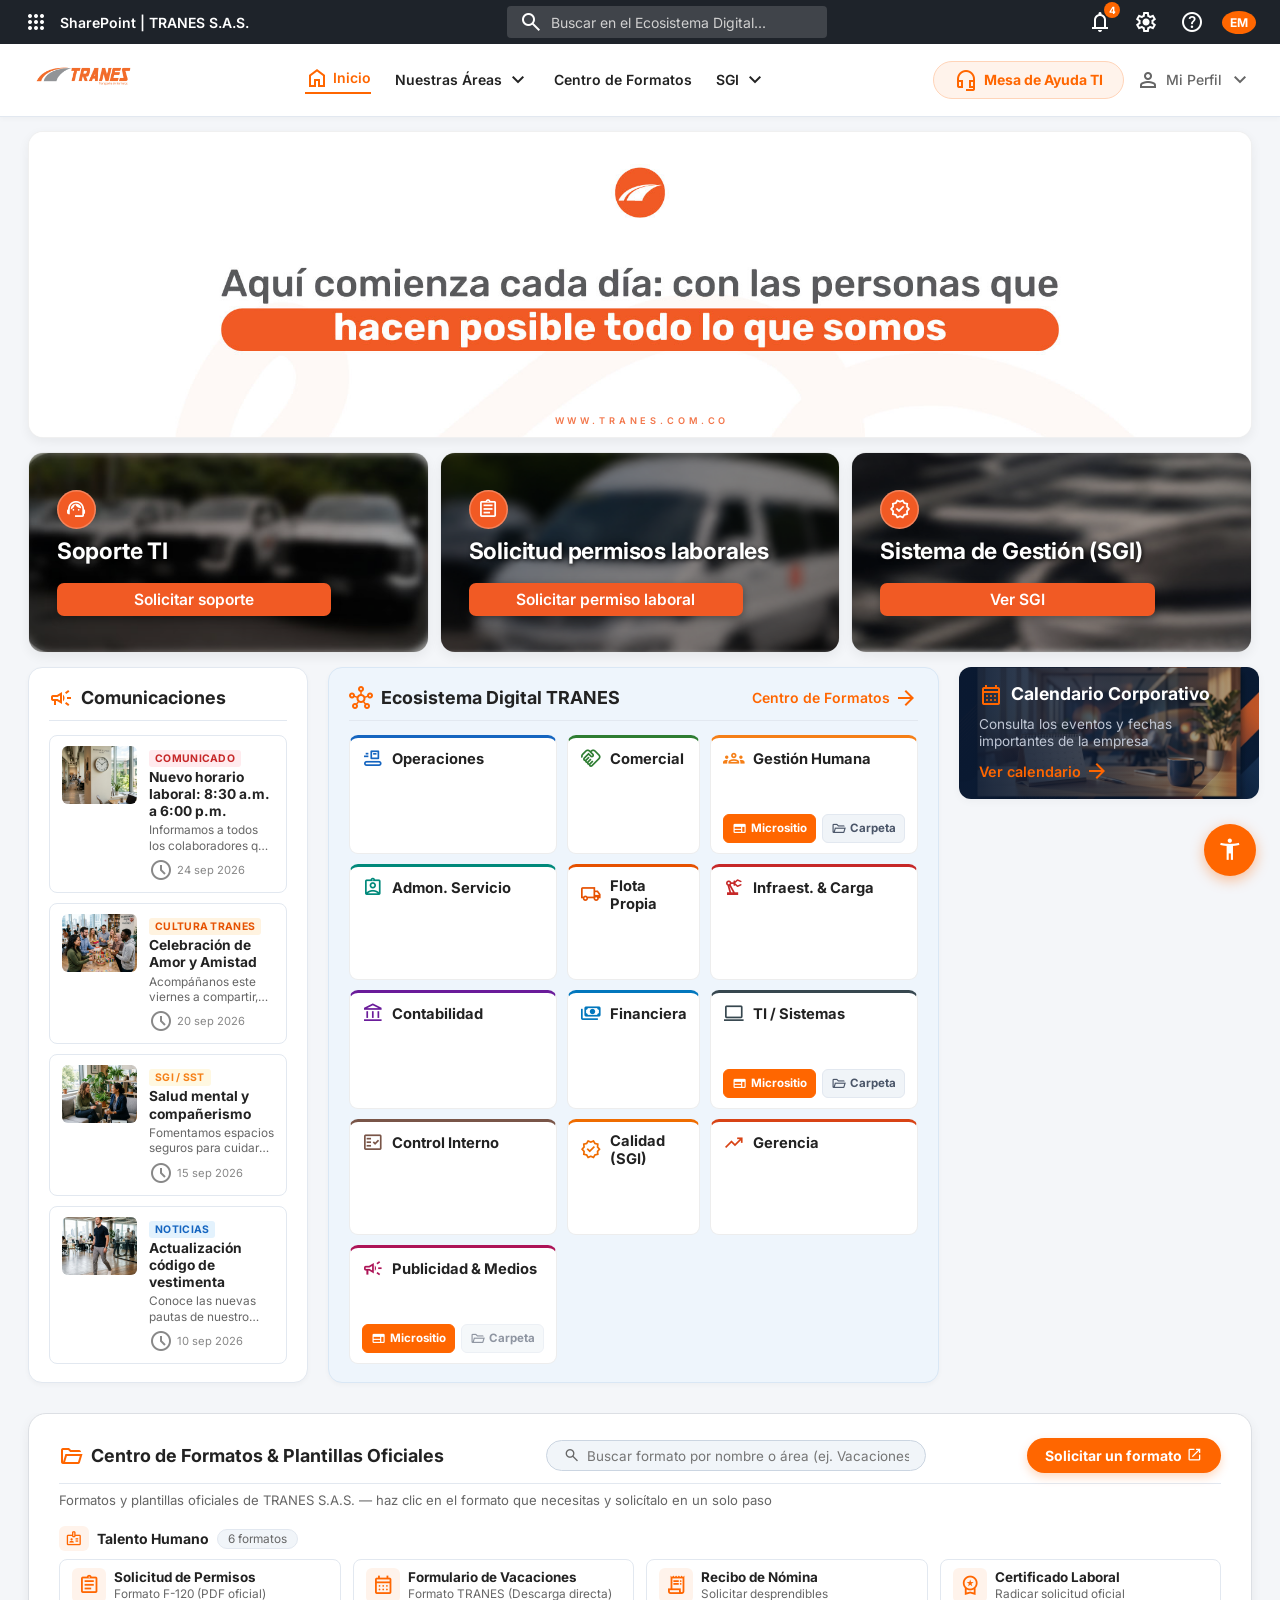
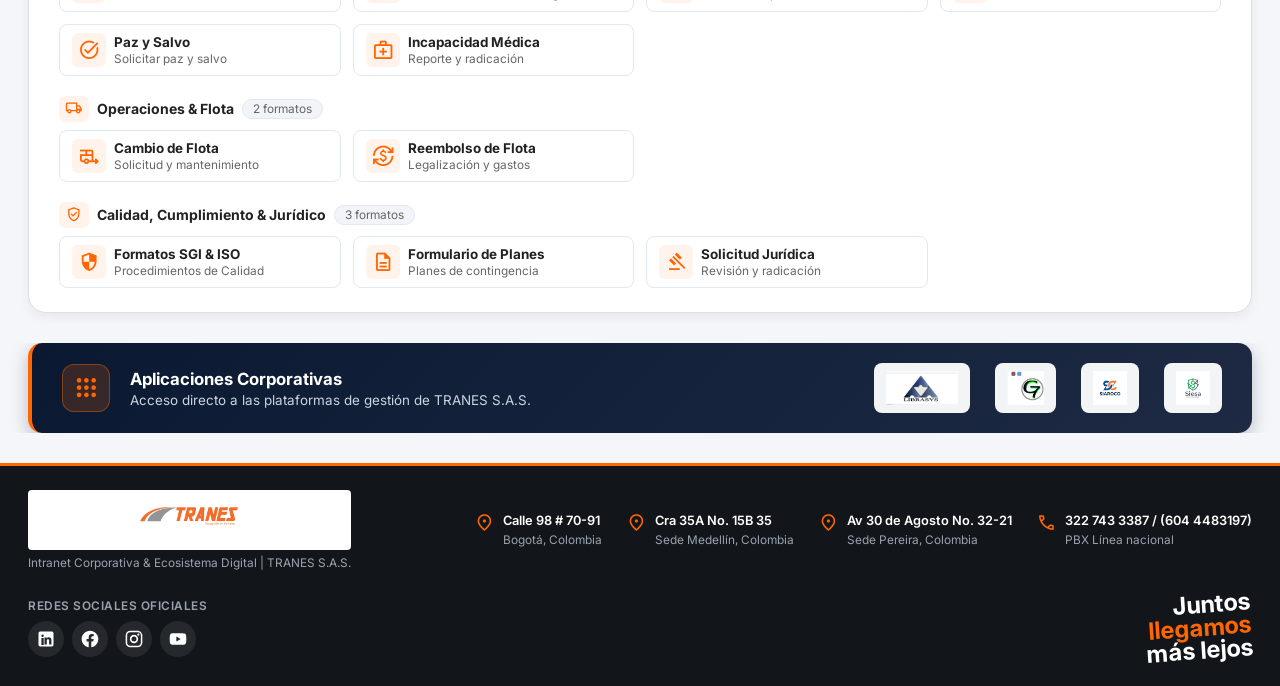
==== commit ce83b915: "Actualizacion de intranet: TI, Gestion Humana y Publicidad" ====
--- a/index.html
+++ b/index.html
@@ -173,6 +173,9 @@
             <a href="#comunicaciones">
               <span class="material-symbols-outlined" aria-hidden="true">campaign</span> Comunicaciones y novedades
             </a>
+            <a href="https://docs.google.com/forms/d/e/1FAIpQLSdNzqqSW8DTCpGlEbX40DQzsx6NaVY5faCV8Gap2fpapu6rFg/viewform?usp=header" target="_blank" rel="noopener">
+              <span class="material-symbols-outlined" aria-hidden="true">assignment</span> Formulario de Solicitudes
+            </a>
             <a href="#formatos">
               <span class="material-symbols-outlined" aria-hidden="true">description</span> Centro de Formatos
             </a>
@@ -208,7 +211,7 @@
         <div class="dropdown-menu menu-grid-areas" id="menu-areas" role="menu">
           <a href="#area-operaciones" role="menuitem"><span class="material-symbols-outlined">conveyor_belt</span> Operaciones</a>
           <a href="#area-comercial" role="menuitem"><span class="material-symbols-outlined">handshake</span> Comercial</a>
-          <a href="#area-gh" role="menuitem"><span class="material-symbols-outlined">groups</span> Gestión Humana</a>
+          <a href="gestion-humana.html" role="menuitem"><span class="material-symbols-outlined">groups</span> Gestión Humana</a>
           <a href="#area-admon" role="menuitem"><span class="material-symbols-outlined">assignment_ind</span> Admon. Servicio</a>
           <a href="#area-flota" role="menuitem"><span class="material-symbols-outlined">local_shipping</span> Flota Propia</a>
           <a href="#area-infraestructura" role="menuitem"><span class="material-symbols-outlined">precision_manufacturing</span> Infraestructura</a>
@@ -218,7 +221,7 @@
           <a href="#area-control" role="menuitem"><span class="material-symbols-outlined">fact_check</span> Control Interno</a>
           <a href="#area-calidad" role="menuitem"><span class="material-symbols-outlined">verified</span> Calidad / SGI</a>
           <a href="#area-gerencia" role="menuitem"><span class="material-symbols-outlined">trending_up</span> Gerencia</a>
-          <a href="#area-publicidad" role="menuitem"><span class="material-symbols-outlined">campaign</span> Publicidad & Medios</a>
+          <a href="publicidad.html" role="menuitem"><span class="material-symbols-outlined">campaign</span> Publicidad & Medios</a>
         </div>
       </div>
 
@@ -335,7 +338,7 @@
         </div>
       </a>
 
-      <a href="https://tranes1.sharepoint.com/sites/TIDESARROLLOSOFTWARE/_layouts/15/listforms.aspx?cid=MTQ2ZjBjMjktMDczYy00MTQ2LWI5MmUtMjlhNjA2YmQ4NGUx&amp;nav=M2ZlZGUwN2MtMzE5Ny00MWFlLThjZGMtM2Y4ZTBjMTNkYTRk&amp;TeamsCID=5e632a9c-2fc9-4bac-93bb-3dbb7768507d&amp;OR=Teams-HL&amp;CT=1790869530429&amp;xsdata=[base64]%3D&amp;sdata=OWN5WUkvSzdOdGFWam0remRlbVlIS0srVWFIYUw1T3BzTEgzdkFSRUtWRT0%3D&amp;ovuser=50635641-caed-4bd9-9636-ef06f52b9199%2CAprendizti2%40tranes.com.co&amp;clickparams=eyJBcHBOYW1lIjoiVGVhbXMtRGVza3RvcCIsIkFwcFZlcnNpb24iOiI0OS8yNjA5MDMxNTgyMCIsIkhhc0ZlZGVyYXRlZFVzZXIiOmZhbHNlfQ%3D%3D" target="_blank" rel="noopener" class="feature-card feature-card-with-text" title="Solicitud permisos laborales" aria-label="Banner de solicitud de permisos laborales">
+      <a href="https://tranes1.sharepoint.com/sites/TIDESARROLLOSOFTWARE/_layouts/15/listforms.aspx?cid=MTQ2ZjBjMjktMDczYy00MTQ2LWI5MmUtMjlhNjA2YmQ4NGUx&amp;nav=M2ZlZGUwN2MtMzE5Ny00MWFlLThjZGMtM2Y4ZTBjMTNkYTRk&amp;TeamsCID=5e632a9c-2fc9-4bac-93bb-3dbb7768507d&amp;OR=Teams-HL&amp;CT=1790869530429&amp;xsdata=[base64]%3D&amp;sdata=OWN5WUkvSzdOdGFWam0remRlbVlIS0srVWFIYUw1T3BzTEgzdkFSRUtWRT0%3D&amp;ovuser=50635641-caed-4bd9-9636-ef06f52b9199%2CAprendizti2%40tranes.com.co&amp;clickparams=eyJBcHBOYW1lIjoiVGVhbXMtV2ViIiwiQXBwVmVyc2lvbiI6IjE0MTUvMjYxMDAyMTIwMTgiLCJIYXNGZWRlcmF0ZWRVc2VyIjpmYWxzZX0%3D" target="_blank" rel="noopener" class="feature-card feature-card-with-text" title="Solicitud permisos laborales" aria-label="Banner de solicitud de permisos laborales">
         <img src="assets/bg_tramites.png" class="card-bg-img-absolute" alt="Solicitud permisos laborales" width="1200" height="630" />
         <div class="card-overlay-mimic">
           <div class="card-icon-mimic"><span class="material-symbols-outlined" aria-hidden="true">assignment</span></div>
@@ -429,8 +432,13 @@
               <div class="area-head"><span class="material-symbols-outlined" aria-hidden="true">handshake</span> Comercial</div>
             </a>
 
-            <a class="area-card" id="area-gh" href="https://tranes1.sharepoint.com/sites/Intranet/Documentos%20compartidos/Forms/AllItems.aspx?d=wf2eaa67b1f844e4eba2dae4f08d41323&amp;csf=1&amp;web=1&amp;e=vaGWC0&amp;ovuser=50635641%2Dcaed%2D4bd9%2D9636%2Def06f52b9199%2CAprendizti2%40tranes%2Ecom%2Eco&amp;TeamsCID=5bf9e025%2D524d%2D449c%2D947c%2D02582bf9744f&amp;OR=Teams%2DHL&amp;CT=1791557725346&amp;clickparams=eyJBcHBOYW1lIjoiVGVhbXMtRGVza3RvcCIsIkFwcFZlcnNpb24iOiI0OS8yNjA5MTcxMjIxMyIsIkhhc0ZlZGVyYXRlZFVzZXIiOmZhbHNlfQ%3D%3D&amp;CID=643543a2%2Dc052%2Df000%2Dc4b1%2D7fd9b5bd6ddc&amp;cidOR=SPO&amp;FolderCTID=0x0120009D626C6DF11AB5438265727F0FFD326C&amp;id=%2Fsites%2FIntranet%2FDocumentos%20compartidos%2FGESTI%C3%93N%20HUMANA" target="_blank" rel="noopener" style="--col-accent: #f57f17;">
-              <div class="area-head"><span class="material-symbols-outlined" aria-hidden="true">groups</span> Gestión Humana</div></a>
+            <div class="area-card" id="area-gh" style="--col-accent: #f57f17;">
+              <div class="area-head"><span class="material-symbols-outlined" aria-hidden="true">groups</span> Gestión Humana</div>
+              <div class="area-ti-links">
+                <a class="area-ti-go" href="gestion-humana.html" title="Abrir el micrositio de Gestión Humana"><span class="material-symbols-outlined" aria-hidden="true">web</span> Micrositio</a>
+                <a class="area-ti-folder" href="https://tranes1.sharepoint.com/sites/Intranet/Documentos%20compartidos/Forms/AllItems.aspx?d=wf2eaa67b1f844e4eba2dae4f08d41323&amp;csf=1&amp;web=1&amp;e=vaGWC0&amp;ovuser=50635641%2Dcaed%2D4bd9%2D9636%2Def06f52b9199%2CAprendizti2%40tranes%2Ecom%2Eco&amp;TeamsCID=5bf9e025%2D524d%2D449c%2D947c%2D02582bf9744f&amp;OR=Teams%2DHL&amp;CT=1791557725346&amp;clickparams=eyJBcHBOYW1lIjoiVGVhbXMtRGVza3RvcCIsIkFwcFZlcnNpb24iOiI0OS8yNjA5MTcxMjIxMyIsIkhhc0ZlZGVyYXRlZFVzZXIiOmZhbHNlfQ%3D%3D&amp;CID=643543a2%2Dc052%2Df000%2Dc4b1%2D7fd9b5bd6ddc&amp;cidOR=SPO&amp;FolderCTID=0x0120009D626C6DF11AB5438265727F0FFD326C&amp;id=%2Fsites%2FIntranet%2FDocumentos%20compartidos%2FGESTI%C3%93N%20HUMANA" target="_blank" rel="noopener" title="Abrir la carpeta de documentos de Gestión Humana en SharePoint"><span class="material-symbols-outlined" aria-hidden="true">folder_open</span> Carpeta</a>
+              </div>
+            </div>
 
             <a class="area-card" id="area-admon" href="https://tranes1.sharepoint.com/sites/Intranet/Documentos%20compartidos/Forms/AllItems.aspx?d=wf2c07b371757443e8c7f8fe1ed202d38&amp;csf=1&amp;web=1&amp;e=WYE6WF&amp;ovuser=50635641%2Dcaed%2D4bd9%2D9636%2Def06f52b9199%2CAprendizti2%40tranes%2Ecom%2Eco&amp;TeamsCID=5b3e606b%2D93b3%2D40b8%2Db46c%2D83f2b498e726&amp;OR=Teams%2DHL&amp;CT=1791557364844&amp;clickparams=eyJBcHBOYW1lIjoiVGVhbXMtRGVza3RvcCIsIkFwcFZlcnNpb24iOiI0OS8yNjA5MTcxMjIxMyIsIkhhc0ZlZGVyYXRlZFVzZXIiOmZhbHNlfQ%3D%3D&amp;CID=0c3543a2%2Dc04f%2Df000%2D7d4c%2Dbcb42031ac53&amp;cidOR=SPO&amp;FolderCTID=0x0120009D626C6DF11AB5438265727F0FFD326C&amp;id=%2Fsites%2FIntranet%2FDocumentos%20compartidos%2FTR%C3%81MITES" target="_blank" rel="noopener" style="--col-accent: #00897b;">
               <div class="area-head"><span class="material-symbols-outlined" aria-hidden="true">assignment_ind</span> Admon. Servicio</div></a>
@@ -465,9 +473,13 @@
             <a class="area-card" id="area-gerencia" href="https://tranes1.sharepoint.com/sites/Intranet/Documentos%20compartidos/GERENCIA?d=w4e5e8e15a4574abe92a275b95cb60715&amp;csf=1&amp;web=1&amp;e=iQX4uM&amp;ovuser=50635641-caed-4bd9-9636-ef06f52b9199%2cAprendizti2%40tranes.com.co&amp;TeamsCID=00c60435-ca81-4fba-aaf7-8ba5d7c28233&amp;OR=Teams-HL&amp;CT=1791557899825&amp;clickparams=eyJBcHBOYW1lIjoiVGVhbXMtRGVza3RvcCIsIkFwcFZlcnNpb24iOiI0OS8yNjA5MTcxMjIxMyIsIkhhc0ZlZGVyYXRlZFVzZXIiOmZhbHNlfQ%3d%3d&amp;CID=8e3543a2-70eb-f000-7d4c-bbf96346c596&amp;cidOR=SPO" target="_blank" rel="noopener" style="--col-accent: #d84315;">
               <div class="area-head"><span class="material-symbols-outlined" aria-hidden="true">trending_up</span> Gerencia</div></a>
 
-            <a class="area-card area-card-wide" id="area-publicidad" href="https://tranes1.sharepoint.com/sites/Intranet/Documentos%20compartidos/Forms/AllItems.aspx?d=w31a1a3903f70474dae24fbcfe99d2e44&amp;csf=1&amp;web=1&amp;e=JEZCrx&amp;ovuser=50635641%2Dcaed%2D4bd9%2D9636%2Def06f52b9199%2CAprendizti2%40tranes%2Ecom%2Eco&amp;TeamsCID=9ac86464%2D44d8%2D4fb7%2D8541%2D40e002320109&amp;OR=Teams%2DHL&amp;CT=1791406295116&amp;clickparams=eyJBcHBOYW1lIjoiVGVhbXMtRGVza3RvcCIsIkFwcFZlcnNpb24iOiI0OS8yNjA5MDMxNTgyMCIsIkhhc0ZlZGVyYXRlZFVzZXIiOmZhbHNlfQ%3D%3D&amp;CID=faa442a2%2D4020%2Df000%2Dc4b1%2D723d728ef141&amp;cidOR=SPO&amp;FolderCTID=0x0120009D626C6DF11AB5438265727F0FFD326C&amp;id=%2Fsites%2FIntranet%2FDocumentos%20compartidos%2FD%2E%20PUBLICIDAD" target="_blank" rel="noopener" style="--col-accent: #ad1457;">
+            <div class="area-card" id="area-publicidad" style="--col-accent: #ad1457;">
               <div class="area-head"><span class="material-symbols-outlined" aria-hidden="true">campaign</span> Publicidad & Medios</div>
-            </a>
+              <div class="area-ti-links">
+                <a class="area-ti-go" href="publicidad/index.html" title="Abrir el micrositio de Publicidad &amp; Medios"><span class="material-symbols-outlined" aria-hidden="true">web</span> Micrositio</a>
+                <a class="area-ti-folder" aria-disabled="true" tabindex="-1" title="Enlace a la carpeta de Publicidad pendiente de configurar"><span class="material-symbols-outlined" aria-hidden="true">folder_open</span> Carpeta</a>
+              </div>
+            </div>
           </div>
         </div>
       </div>
@@ -509,65 +521,51 @@
             <div class="fmt-group-label">
               <span class="material-symbols-outlined" aria-hidden="true">badge</span>
               <h3>Talento Humano</h3>
-              <span class="fmt-group-count">5 formatos</span>
+              <span class="fmt-group-count">6 formatos</span>
             </div>
             <div class="fmt-flat-grid">
-              <button class="fmt-btn-card" data-sharepoint-id="fmt-vacaciones" data-search-terms="mástransportes más transportes medellín senderos especiales servicios logística tours tránes a&amp;s" aria-label="Formulario de Vacaciones" aria-expanded="false" aria-controls="fmt-vacation-options">
+              <a href="formatos-vacaciones/F-120%20SOLICITUD%20DE%20PERMISOS.pdf" target="_blank" download class="fmt-btn-card" data-sharepoint-id="fmt-permisos" aria-label="Solicitud de Permisos F-120">
+                <span class="material-symbols-outlined" aria-hidden="true">assignment</span>
+                <div class="fmt-info">
+                  <strong>Solicitud de Permisos</strong>
+                  <small>Formato F-120 (PDF oficial)</small>
+                </div>
+              </a>
+              <a href="formatos-vacaciones/Tranes_Medellin.pdf" download class="fmt-btn-card" data-sharepoint-id="fmt-vacaciones" aria-label="Formulario de Vacaciones Tranes">
                 <span class="material-symbols-outlined" aria-hidden="true">calendar_month</span>
                 <div class="fmt-info">
                   <strong>Formulario de Vacaciones</strong>
-                  <small>Elige la ciudad o empresa</small>
-                </div>
-              </button>
-              <button class="fmt-btn-card" data-sharepoint-id="fmt-nomina" aria-label="Recibo de Nómina">
+                  <small>Formato TRANES (Descarga directa)</small>
+                </div>
+              </a>
+              <a href="https://docs.google.com/forms/d/e/1FAIpQLSdNzqqSW8DTCpGlEbX40DQzsx6NaVY5faCV8Gap2fpapu6rFg/viewform?usp=header" target="_blank" rel="noopener" class="fmt-btn-card" data-sharepoint-id="fmt-nomina" aria-label="Recibo de Nómina">
                 <span class="material-symbols-outlined" aria-hidden="true">receipt_long</span>
                 <div class="fmt-info">
                   <strong>Recibo de Nómina</strong>
-                  <small>Desprendibles y salarios</small>
-                </div>
-              </button>
-              <button class="fmt-btn-card" data-sharepoint-id="fmt-cert-laboral" aria-label="Certificado Laboral">
+                  <small>Solicitar desprendibles</small>
+                </div>
+              </a>
+              <a href="https://docs.google.com/forms/d/e/1FAIpQLSdNzqqSW8DTCpGlEbX40DQzsx6NaVY5faCV8Gap2fpapu6rFg/viewform?usp=header" target="_blank" rel="noopener" class="fmt-btn-card" data-sharepoint-id="fmt-cert-laboral" aria-label="Certificado Laboral">
                 <span class="material-symbols-outlined" aria-hidden="true">workspace_premium</span>
                 <div class="fmt-info">
                   <strong>Certificado Laboral</strong>
-                  <small>Constancia de trabajo</small>
-                </div>
-              </button>
-              <button class="fmt-btn-card" data-sharepoint-id="fmt-paz-salvo" aria-label="Paz y Salvo">
+                  <small>Radicar solicitud oficial</small>
+                </div>
+              </a>
+              <a href="https://docs.google.com/forms/d/e/1FAIpQLSdNzqqSW8DTCpGlEbX40DQzsx6NaVY5faCV8Gap2fpapu6rFg/viewform?usp=header" target="_blank" rel="noopener" class="fmt-btn-card" data-sharepoint-id="fmt-paz-salvo" aria-label="Paz y Salvo">
                 <span class="material-symbols-outlined" aria-hidden="true">task_alt</span>
                 <div class="fmt-info">
                   <strong>Paz y Salvo</strong>
-                  <small>Certificado de paz y salvo</small>
-                </div>
-              </button>
-              <button class="fmt-btn-card" data-sharepoint-id="fmt-incapacidad" aria-label="Incapacidad Médica">
+                  <small>Solicitar paz y salvo</small>
+                </div>
+              </a>
+              <a href="https://docs.google.com/forms/d/e/1FAIpQLSdNzqqSW8DTCpGlEbX40DQzsx6NaVY5faCV8Gap2fpapu6rFg/viewform?usp=header" target="_blank" rel="noopener" class="fmt-btn-card" data-sharepoint-id="fmt-incapacidad" aria-label="Incapacidad Médica">
                 <span class="material-symbols-outlined" aria-hidden="true">medical_services</span>
                 <div class="fmt-info">
                   <strong>Incapacidad Médica</strong>
-                  <small>Reporte y gestión de incapacidades</small>
-                </div>
-              </button>
-            </div>
-            <div class="fmt-vacation-options" id="fmt-vacation-options" role="region" aria-label="Formatos de vacaciones disponibles" hidden>
-              <p>Selecciona el formato según tu empresa o ciudad:</p>
-              <div class="fmt-vacation-options-grid">
-                <a href="formatos-vacaciones/Membrete_M%C3%A1stransportes.docx" download>
-                  <span class="material-symbols-outlined" aria-hidden="true">download</span>
-                  <span><strong>Más Transportes</strong><small>Formato general con ciudad editable</small></span>
-                </a>
-                <a href="formatos-vacaciones/Membrete_Medell%C3%ADn.docx" download>
-                  <span class="material-symbols-outlined" aria-hidden="true">download</span>
-                  <span><strong>Senderos</strong><small>Formato de solicitud de vacaciones</small></span>
-                </a>
-                <a href="formatos-vacaciones/Senderos_tours.docx" download>
-                  <span class="material-symbols-outlined" aria-hidden="true">download</span>
-                  <span><strong>Senderos Tours</strong><small>Formato de solicitud de vacaciones</small></span>
-                </a>
-                <a href="formatos-vacaciones/Tranes_Medell%C3%ADn.docx" download>
-                  <span class="material-symbols-outlined" aria-hidden="true">download</span>
-                  <span><strong>Tranes</strong><small>Formato de solicitud de vacaciones</small></span>
-                </a>
-              </div>
+                  <small>Reporte y radicación</small>
+                </div>
+              </a>
             </div>
           </div>
 
@@ -578,20 +576,20 @@
               <span class="fmt-group-count">2 formatos</span>
             </div>
             <div class="fmt-flat-grid">
-              <button class="fmt-btn-card" data-sharepoint-id="fmt-flota-cambio" aria-label="Cambio de Flota">
+              <a href="https://docs.google.com/forms/d/e/1FAIpQLSdNzqqSW8DTCpGlEbX40DQzsx6NaVY5faCV8Gap2fpapu6rFg/viewform?usp=header" target="_blank" rel="noopener" class="fmt-btn-card" data-sharepoint-id="fmt-flota-cambio" aria-label="Cambio de Flota">
                 <span class="material-symbols-outlined" aria-hidden="true">rv_hookup</span>
                 <div class="fmt-info">
                   <strong>Cambio de Flota</strong>
-                  <small>Asignación y mantenimiento</small>
-                </div>
-              </button>
-              <button class="fmt-btn-card" data-sharepoint-id="fmt-flota-reembolso" aria-label="Reembolso de Flota">
+                  <small>Solicitud y mantenimiento</small>
+                </div>
+              </a>
+              <a href="https://docs.google.com/forms/d/e/1FAIpQLSdNzqqSW8DTCpGlEbX40DQzsx6NaVY5faCV8Gap2fpapu6rFg/viewform?usp=header" target="_blank" rel="noopener" class="fmt-btn-card" data-sharepoint-id="fmt-flota-reembolso" aria-label="Reembolso de Flota">
                 <span class="material-symbols-outlined" aria-hidden="true">currency_exchange</span>
                 <div class="fmt-info">
                   <strong>Reembolso de Flota</strong>
-                  <small>Legalización de peajes y gastos</small>
-                </div>
-              </button>
+                  <small>Legalización y gastos</small>
+                </div>
+              </a>
             </div>
           </div>
 
@@ -609,20 +607,20 @@
                   <small>Procedimientos de Calidad</small>
                 </div>
               </button>
-              <button class="fmt-btn-card" data-sharepoint-id="fmt-planes" aria-label="Formulario de Planes">
+              <a href="https://docs.google.com/forms/d/e/1FAIpQLSdNzqqSW8DTCpGlEbX40DQzsx6NaVY5faCV8Gap2fpapu6rFg/viewform?usp=header" target="_blank" rel="noopener" class="fmt-btn-card" data-sharepoint-id="fmt-planes" aria-label="Formulario de Planes">
                 <span class="material-symbols-outlined" aria-hidden="true">description</span>
                 <div class="fmt-info">
                   <strong>Formulario de Planes</strong>
                   <small>Planes de contingencia</small>
                 </div>
-              </button>
-              <button class="fmt-btn-card" data-sharepoint-id="fmt-juridico" aria-label="Solicitud Jurídica">
+              </a>
+              <a href="https://docs.google.com/forms/d/e/1FAIpQLSdNzqqSW8DTCpGlEbX40DQzsx6NaVY5faCV8Gap2fpapu6rFg/viewform?usp=header" target="_blank" rel="noopener" class="fmt-btn-card" data-sharepoint-id="fmt-juridico" aria-label="Solicitud Jurídica">
                 <span class="material-symbols-outlined" aria-hidden="true">gavel</span>
                 <div class="fmt-info">
                   <strong>Solicitud Jurídica</strong>
-                  <small>Revisión de contratos</small>
-                </div>
-              </button>
+                  <small>Revisión y radicación</small>
+                </div>
+              </a>
             </div>
           </div>
         </div>
--- a/styles.css
+++ b/styles.css
@@ -735,6 +735,11 @@
   color: var(--col-accent, var(--orange));
   background: #fff;
 }
+.area-ti-folder[aria-disabled="true"] {
+  opacity: 0.62;
+  pointer-events: none;
+  cursor: not-allowed;
+}
 
 /* WIDGETS LATERALES */
 .col-widgets { 
@@ -958,6 +963,8 @@
   transition: all 0.2s ease;
   width: 100%;
   font-family: inherit;
+  text-decoration: none;
+  color: inherit;
 }
 .fmt-btn-card span:first-child {
   font-size: 1.4rem;
--- a/styles.css
+++ b/styles.css
@@ -735,6 +735,11 @@
   color: var(--col-accent, var(--orange));
   background: #fff;
 }
+.area-ti-folder[aria-disabled="true"] {
+  opacity: 0.62;
+  pointer-events: none;
+  cursor: not-allowed;
+}
 
 /* WIDGETS LATERALES */
 .col-widgets { 
@@ -958,6 +963,8 @@
   transition: all 0.2s ease;
   width: 100%;
   font-family: inherit;
+  text-decoration: none;
+  color: inherit;
 }
 .fmt-btn-card span:first-child {
   font-size: 1.4rem;
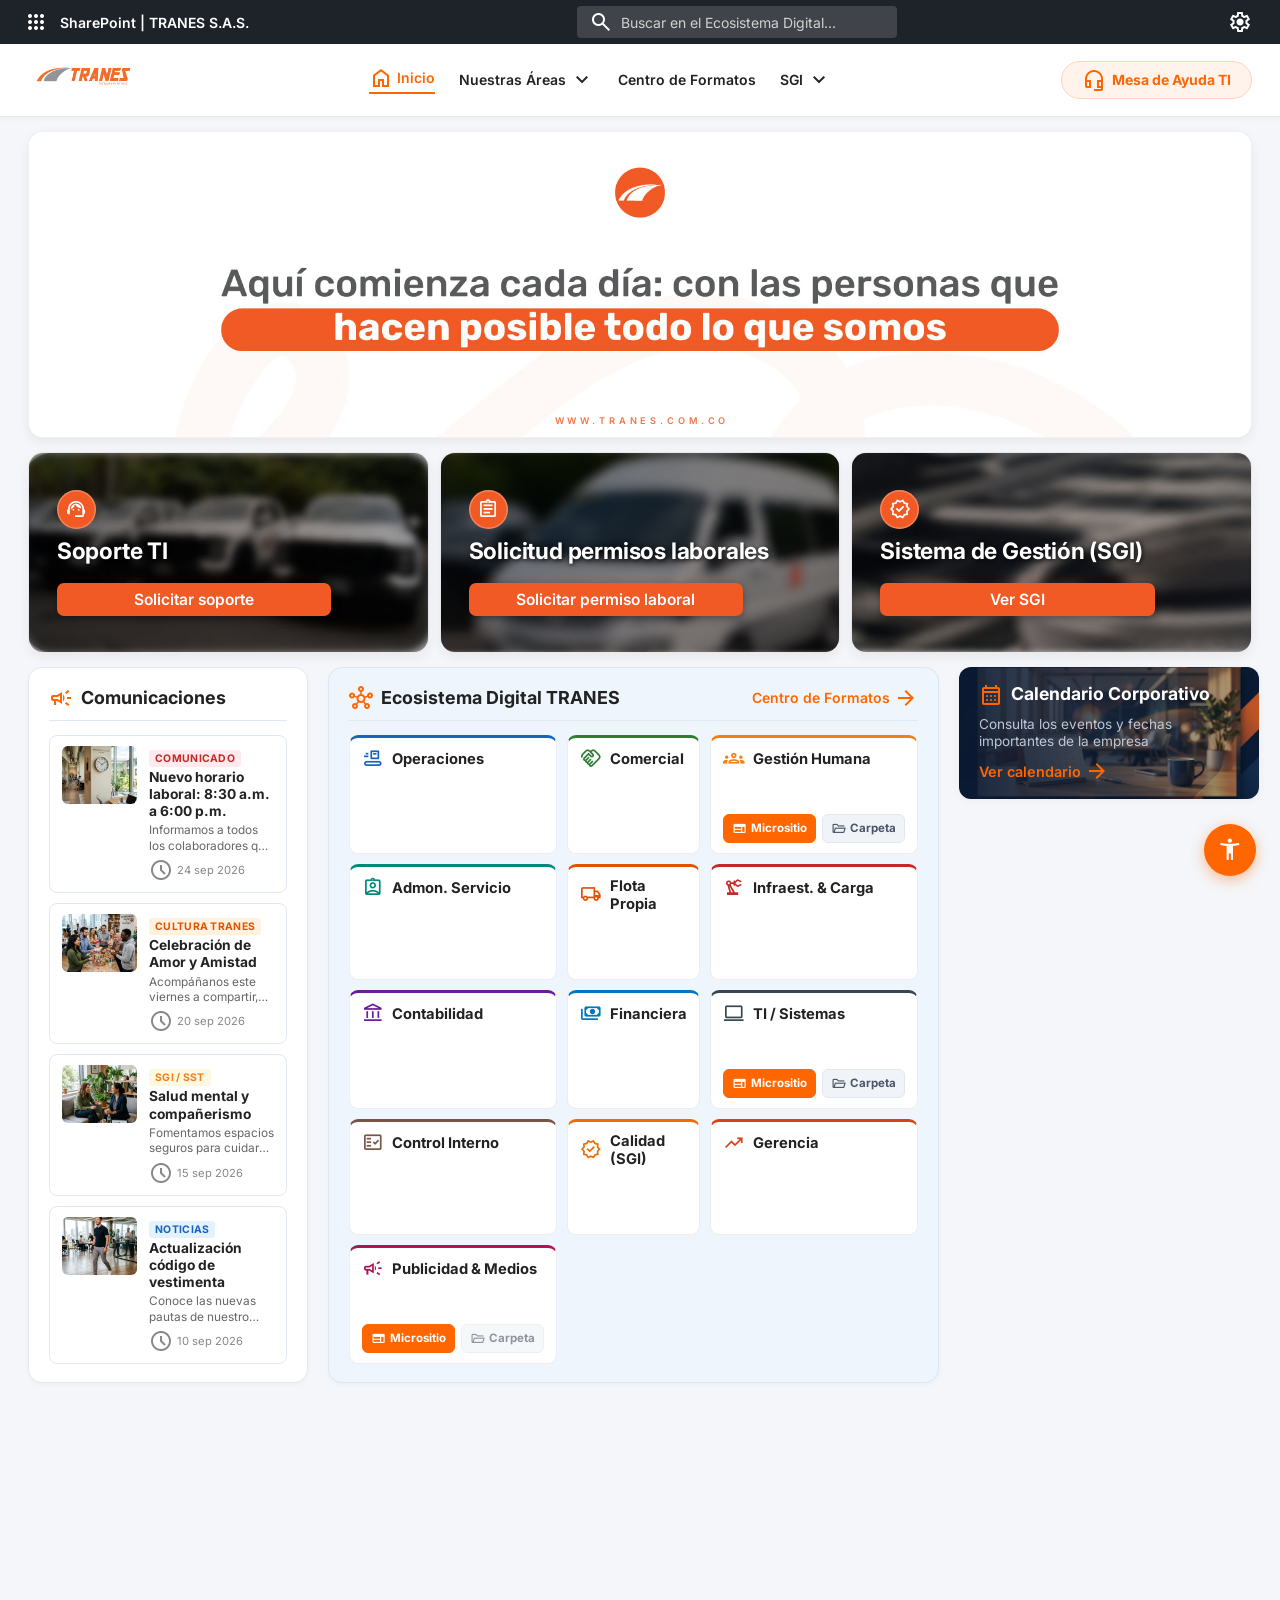
==== commit c23de994: "Ajuste de barra superior: elimina mi perfil y botones no funcionales, habilita configuracion con tem" ====
--- a/index.html
+++ b/index.html
@@ -44,151 +44,60 @@
       <span class="material-symbols-outlined search-icon" aria-hidden="true">search</span>
       <input placeholder="Buscar en el Ecosistema Digital..." aria-label="Buscar en el Ecosistema Digital" />
     </div>
-    <div class="top-actions">
-      <div class="top-action">
-        <button class="top-action-btn" aria-label="Notificaciones" aria-expanded="false" aria-controls="panel-notif" data-panel="panel-notif">
-          <span class="material-symbols-outlined">notifications</span>
-          <span class="topbar-badge" id="notif-badge">4</span>
-        </button>
-        <div class="topbar-panel" id="panel-notif" role="dialog" aria-label="Notificaciones">
-          <div class="tp-head">
-            <span class="material-symbols-outlined" aria-hidden="true">notifications</span>
-            <strong>Notificaciones</strong>
-            <small>Novedades y cambios</small>
-          </div>
-          <ul class="tp-list">
-            <li>
-              <a href="#comunicaciones" class="notif-item is-new">
-                <span class="notif-dot" aria-hidden="true"></span>
-                <span class="notif-body">
-                  <strong>Nuevo horario laboral: 8:30 a.m. a 6:00 p.m.</strong>
-                  <small>Comunicado · 24 sep 2026</small>
-                </span>
-              </a>
-            </li>
-            <li>
-              <a href="#comunicaciones" class="notif-item is-new">
-                <span class="notif-dot" aria-hidden="true"></span>
-                <span class="notif-body">
-                  <strong>Celebración de Amor y Amistad</strong>
-                  <small>Cultura Tranes · 20 sep 2026</small>
-                </span>
-              </a>
-            </li>
-            <li>
-              <a href="#comunicaciones" class="notif-item is-new">
-                <span class="notif-dot" aria-hidden="true"></span>
-                <span class="notif-body">
-                  <strong>Salud mental y compañerismo</strong>
-                  <small>SGI / SST · 15 sep 2026</small>
-                </span>
-              </a>
-            </li>
-            <li>
-              <a href="#comunicaciones" class="notif-item is-new">
-                <span class="notif-dot" aria-hidden="true"></span>
-                <span class="notif-body">
-                  <strong>Actualización código de vestimenta</strong>
-                  <small>Noticias · 10 sep 2026</small>
-                </span>
-              </a>
-            </li>
-          </ul>
-          <a href="#comunicaciones" class="tp-footer">Ver todas las comunicaciones <span class="material-symbols-outlined" aria-hidden="true">arrow_forward</span></a>
-        </div>
-      </div>
-
-      <div class="top-action">
-        <button class="top-action-btn" aria-label="Configuración" aria-expanded="false" aria-controls="panel-config" data-panel="panel-config">
-          <span class="material-symbols-outlined">settings</span>
-        </button>
-        <div class="topbar-panel" id="panel-config" role="dialog" aria-label="Configuración">
-          <div class="tp-head">
-            <span class="material-symbols-outlined" aria-hidden="true">settings</span>
-            <strong>Configuración</strong>
-            <small>Personaliza tu vista</small>
-          </div>
-          <div class="tp-body">
-            <p class="tp-label">Fondo de la intranet</p>
-            <div class="theme-options" role="group" aria-label="Fondo de la intranet">
-              <button type="button" class="theme-opt is-active" data-theme="default">
-                <span class="swatch swatch-default" aria-hidden="true"></span> Clásico
-              </button>
-              <button type="button" class="theme-opt" data-theme="carbon">
-                <span class="swatch swatch-carbon" aria-hidden="true"></span> Carbón
-              </button>
-              <button type="button" class="theme-opt" data-theme="blue">
-                <span class="swatch swatch-blue" aria-hidden="true"></span> Azul
-              </button>
-            </div>
-
-            <p class="tp-label">Botones</p>
-            <label class="tp-switch">
-              <input type="checkbox" id="opt-classic" />
-              <span class="tp-slider" aria-hidden="true"></span>
-              <span>Estilo clásico (sin bordes redondeados ni sombras)</span>
-            </label>
-
-            <p class="tp-label">Texto y accesibilidad</p>
-            <div class="pref-row">
-              <span class="pref-name">Tamaño de texto</span>
-              <div class="textsize-group" role="group" aria-label="Tamaño de texto">
-                <button type="button" data-textsize="0">A</button>
-                <button type="button" data-textsize="1">A+</button>
-                <button type="button" data-textsize="2">A++</button>
-              </div>
-            </div>
-            <label class="tp-switch">
-              <input type="checkbox" data-contrast />
-              <span class="tp-slider" aria-hidden="true"></span>
-              <span>Alto contraste</span>
-            </label>
-            <label class="tp-switch">
-              <input type="checkbox" data-notif />
-              <span class="tp-slider" aria-hidden="true"></span>
-              <span>Notificaciones activadas</span>
-            </label>
-
-            <button type="button" class="tp-reset" id="opt-reset">
-              <span class="material-symbols-outlined" aria-hidden="true">restart_alt</span> Restablecer
-            </button>
-          </div>
-        </div>
-      </div>
-
-      <div class="top-action">
-        <button class="top-action-btn" aria-label="Ayuda" aria-expanded="false" aria-controls="panel-help" data-panel="panel-help">
-          <span class="material-symbols-outlined">help</span>
-        </button>
-        <div class="topbar-panel" id="panel-help" role="dialog" aria-label="Ayuda">
-          <div class="tp-head">
-            <span class="material-symbols-outlined" aria-hidden="true">help</span>
-            <strong>Ayuda</strong>
-            <small>¿Necesitas soporte?</small>
-          </div>
-          <div class="tp-body tp-links">
-            <a href="https://m365.cloud.microsoft/m365apps/75f31797-37c9-498e-8dc9-53c16a36afca?auth=2&amp;home=1&amp;origindomain=microsoft365&amp;client-request-id=19eeea6b-6a4e-407d-900d-0381fd544701" target="_blank" rel="noopener">
-              <span class="material-symbols-outlined" aria-hidden="true">confirmation_number</span> Mesa de Ayuda TI (tickets)
-            </a>
-            <a href="#comunicaciones">
-              <span class="material-symbols-outlined" aria-hidden="true">campaign</span> Comunicaciones y novedades
-            </a>
-            <a href="https://docs.google.com/forms/d/e/1FAIpQLSdNzqqSW8DTCpGlEbX40DQzsx6NaVY5faCV8Gap2fpapu6rFg/viewform?usp=header" target="_blank" rel="noopener">
-              <span class="material-symbols-outlined" aria-hidden="true">assignment</span> Formulario de Solicitudes
-            </a>
-            <a href="#formatos">
-              <span class="material-symbols-outlined" aria-hidden="true">description</span> Centro de Formatos
-            </a>
-            <a href="#ecosistema">
-              <span class="material-symbols-outlined" aria-hidden="true">hub</span> Ecosistema Digital
-            </a>
-            <p class="tp-hint">Presiona <kbd>Esc</kbd> para cerrar cualquier panel.</p>
-          </div>
-        </div>
-      </div>
-
-      <span class="avatar" title="Emmanuel Muñoz" role="img" aria-label="Avatar de usuario">EM</span>
-    </div>
+    <div class="top-actions">
+      <div class="top-action">
+        <button class="top-action-btn" aria-label="Configuración y accesibilidad" aria-expanded="false" aria-controls="panel-config" data-panel="panel-config" title="Configuración y accesibilidad">
+          <span class="material-symbols-outlined">settings</span>
+        </button>
+        <div class="topbar-panel" id="panel-config" role="dialog" aria-label="Configuración y accesibilidad">
+          <div class="tp-head">
+            <span class="material-symbols-outlined" aria-hidden="true">tune</span>
+            <strong>Configuración</strong>
+            <small>Personaliza tu vista y accesibilidad</small>
+          </div>
+          <div class="tp-body">
+            <p class="tp-label">Tema de visualización</p>
+            <div class="theme-options" role="group" aria-label="Tema de visualización">
+              <button type="button" class="theme-opt is-active" data-theme="default">
+                <span class="swatch swatch-default" aria-hidden="true"></span> Claro
+              </button>
+              <button type="button" class="theme-opt" data-theme="dark">
+                <span class="swatch swatch-dark" aria-hidden="true"></span> Oscuro
+              </button>
+              <button type="button" class="theme-opt" data-theme="blue">
+                <span class="swatch swatch-blue" aria-hidden="true"></span> Azul
+              </button>
+            </div>
+
+            <p class="tp-label">Texto y accesibilidad</p>
+            <div class="pref-row">
+              <span class="pref-name">Tamaño de texto</span>
+              <div class="textsize-group" role="group" aria-label="Tamaño de texto">
+                <button type="button" data-textsize="0">A</button>
+                <button type="button" data-textsize="1">A+</button>
+                <button type="button" data-textsize="2">A++</button>
+              </div>
+            </div>
+            <label class="tp-switch">
+              <input type="checkbox" data-contrast />
+              <span class="tp-slider" aria-hidden="true"></span>
+              <span>Alto contraste</span>
+            </label>
+
+            <p class="tp-label">Estilo visual</p>
+            <label class="tp-switch">
+              <input type="checkbox" id="opt-classic" />
+              <span class="tp-slider" aria-hidden="true"></span>
+              <span>Botones clásicos (planos)</span>
+            </label>
+
+            <button type="button" class="tp-reset" id="opt-reset">
+              <span class="material-symbols-outlined" aria-hidden="true">restart_alt</span> Restablecer preferencias
+            </button>
+          </div>
+        </div>
+      </div>
+    </div>
   </header>
 
   <!-- NAVEGACIÓN PRINCIPAL -->
@@ -240,80 +149,11 @@
       </div>
     </div>
 
-    <div class="navright">
-      <a href="https://m365.cloud.microsoft/m365apps/75f31797-37c9-498e-8dc9-53c16a36afca?auth=2&amp;home=1&amp;origindomain=microsoft365&amp;client-request-id=19eeea6b-6a4e-407d-900d-0381fd544701" target="_blank" class="nav-btn nav-btn-highlight" title="Mesa de Ayuda TI — Crear y consultar tickets" rel="noopener">
-        <span class="material-symbols-outlined">headset_mic</span> Mesa de Ayuda TI
-      </a>
-      <div class="dropdown profile-dropdown">
-        <button class="nav-btn dropdown-toggle" aria-expanded="false" aria-controls="menu-perfil"><span class="material-symbols-outlined">person</span> Mi Perfil <span class="material-symbols-outlined">expand_more</span></button>
-        <div class="dropdown-menu profile-menu" id="menu-perfil" role="menu">
-          <div class="profile-head">
-            <span class="avatar profile-avatar" aria-hidden="true">EM</span>
-            <div class="profile-id">
-              <strong>Emmanuel Muñoz</strong>
-              <small>Colaborador · TRANES S.A.S.</small>
-            </div>
-          </div>
-
-          <p class="profile-subtitle">
-            <span class="material-symbols-outlined" aria-hidden="true">badge</span>
-            Datos del colaborador
-          </p>
-          <ul class="profile-assets">
-            <li><span>Cargo</span><strong>Aprendiz TI</strong></li>
-            <li><span>Área / Departamento</span><strong>TI / Sistemas</strong></li>
-            <li><span>Correo corporativo</span><strong>Aprendizti2@tranes.com.co</strong></li>
-            <li><span>Sede</span><strong>Medellín</strong></li>
-            <li><span>Código de empleado</span><strong>—</strong></li>
-          </ul>
-
-          <p class="profile-subtitle">
-            <span class="material-symbols-outlined" aria-hidden="true">tune</span>
-            Preferencias
-          </p>
-          <div class="pref-block">
-            <div class="pref-row">
-              <span class="pref-name">Fondo</span>
-              <div class="theme-options" role="group" aria-label="Fondo de la intranet">
-                <button type="button" class="theme-opt is-active" data-theme="default" aria-label="Fondo clásico">
-                  <span class="swatch swatch-default" aria-hidden="true"></span>
-                </button>
-                <button type="button" class="theme-opt" data-theme="carbon" aria-label="Fondo carbón">
-                  <span class="swatch swatch-carbon" aria-hidden="true"></span>
-                </button>
-                <button type="button" class="theme-opt" data-theme="blue" aria-label="Fondo azul">
-                  <span class="swatch swatch-blue" aria-hidden="true"></span>
-                </button>
-              </div>
-            </div>
-
-            <div class="pref-row">
-              <span class="pref-name">Tamaño de texto</span>
-              <div class="textsize-group" role="group" aria-label="Tamaño de texto">
-                <button type="button" data-textsize="0">A</button>
-                <button type="button" data-textsize="1">A+</button>
-                <button type="button" data-textsize="2">A++</button>
-              </div>
-            </div>
-
-            <label class="tp-switch">
-              <input type="checkbox" data-contrast />
-              <span class="tp-slider" aria-hidden="true"></span>
-              <span>Alto contraste</span>
-            </label>
-            <label class="tp-switch">
-              <input type="checkbox" data-notif />
-              <span class="tp-slider" aria-hidden="true"></span>
-              <span>Notificaciones activadas</span>
-            </label>
-          </div>
-
-          <button type="button" class="profile-link" role="menuitem" data-panel-close>
-            <span class="material-symbols-outlined" aria-hidden="true">badge</span> Ver mi perfil completo
-          </button>
-        </div>
-      </div>
-    </div>
+    <div class="navright">
+      <a href="https://m365.cloud.microsoft/m365apps/75f31797-37c9-498e-8dc9-53c16a36afca?auth=2&amp;home=1&amp;origindomain=microsoft365&amp;client-request-id=19eeea6b-6a4e-407d-900d-0381fd544701" target="_blank" class="nav-btn nav-btn-highlight" title="Mesa de Ayuda TI — Crear y consultar tickets" rel="noopener">
+        <span class="material-symbols-outlined">headset_mic</span> Mesa de Ayuda TI
+      </a>
+    </div>
   </nav>
 
   <main id="inicio">
--- a/styles.css
+++ b/styles.css
@@ -1938,7 +1938,7 @@
   display: inline-block;
 }
 .swatch-default { background: linear-gradient(135deg, #1e232a 50%, #f4f6f9 50%); }
-.swatch-carbon { background: linear-gradient(135deg, #0c0e12 50%, #ebedf1 50%); }
+.swatch-dark { background: linear-gradient(135deg, #12161b 50%, #1e232a 50%); }
 .swatch-blue { background: linear-gradient(135deg, #10263f 50%, #edf3fb 50%); }
 
 .tp-switch {
@@ -2093,10 +2093,58 @@
 /* ============================================
    TEMAS DE FONDO (Configuración)
    ============================================ */
-body[data-theme="carbon"] {
-  --surface-dark: #0c0e12;
-  --footer-dark: #0c0e12;
-  --page-bg: #ebedf1;
+/* Tema Oscuro */
+body[data-theme="dark"] {
+  --page-bg: #14181d;
+  --surface-dark: #0c0e12;
+  --footer-dark: #0c0e12;
+  --text-dark: #f0f2f5;
+  --text-gray: #a0aec0;
+  --border: #2d3748;
+  --light-bg: #1a202c;
+  --light-blue-box: #1e293b;
+}
+body[data-theme="dark"] .area-card,
+body[data-theme="dark"] .fmt-btn-card,
+body[data-theme="dark"] .eco-col,
+body[data-theme="dark"] .news-card,
+body[data-theme="dark"] .topbar-panel,
+body[data-theme="dark"] .a11y-panel,
+body[data-theme="dark"] .dropdown-menu {
+  background: #1a202c !important;
+  color: #f0f2f5 !important;
+  border-color: #2d3748 !important;
+}
+body[data-theme="dark"] .area-card h3,
+body[data-theme="dark"] .news-info h3,
+body[data-theme="dark"] .eco-col-header,
+body[data-theme="dark"] .header-title h2,
+body[data-theme="dark"] .dropdown-menu a {
+  color: #ffffff !important;
+}
+body[data-theme="dark"] .dropdown-menu a:hover {
+  background: #2d3748 !important;
+}
+body[data-theme="dark"] .search input {
+  background: #2d3748;
+  color: #ffffff;
+}
+body[data-theme="dark"] .search input::placeholder {
+  color: #a0aec0;
+}
+body[data-theme="dark"] .topbar .topbar-panel button {
+  background: #2d3748;
+  color: #f0f2f5;
+  border-color: #4a5568;
+}
+body[data-theme="dark"] .pref-name,
+body[data-theme="dark"] .tp-switch,
+body[data-theme="dark"] .tp-head strong {
+  color: #f0f2f5 !important;
+}
+body[data-theme="dark"] .tp-head {
+  background: #14181d !important;
+  border-bottom-color: #2d3748 !important;
 }
 body[data-theme="blue"] {
   --surface-dark: #10263f;
--- a/styles.css
+++ b/styles.css
@@ -1938,7 +1938,7 @@
   display: inline-block;
 }
 .swatch-default { background: linear-gradient(135deg, #1e232a 50%, #f4f6f9 50%); }
-.swatch-carbon { background: linear-gradient(135deg, #0c0e12 50%, #ebedf1 50%); }
+.swatch-dark { background: linear-gradient(135deg, #12161b 50%, #1e232a 50%); }
 .swatch-blue { background: linear-gradient(135deg, #10263f 50%, #edf3fb 50%); }
 
 .tp-switch {
@@ -2093,10 +2093,58 @@
 /* ============================================
    TEMAS DE FONDO (Configuración)
    ============================================ */
-body[data-theme="carbon"] {
-  --surface-dark: #0c0e12;
-  --footer-dark: #0c0e12;
-  --page-bg: #ebedf1;
+/* Tema Oscuro */
+body[data-theme="dark"] {
+  --page-bg: #14181d;
+  --surface-dark: #0c0e12;
+  --footer-dark: #0c0e12;
+  --text-dark: #f0f2f5;
+  --text-gray: #a0aec0;
+  --border: #2d3748;
+  --light-bg: #1a202c;
+  --light-blue-box: #1e293b;
+}
+body[data-theme="dark"] .area-card,
+body[data-theme="dark"] .fmt-btn-card,
+body[data-theme="dark"] .eco-col,
+body[data-theme="dark"] .news-card,
+body[data-theme="dark"] .topbar-panel,
+body[data-theme="dark"] .a11y-panel,
+body[data-theme="dark"] .dropdown-menu {
+  background: #1a202c !important;
+  color: #f0f2f5 !important;
+  border-color: #2d3748 !important;
+}
+body[data-theme="dark"] .area-card h3,
+body[data-theme="dark"] .news-info h3,
+body[data-theme="dark"] .eco-col-header,
+body[data-theme="dark"] .header-title h2,
+body[data-theme="dark"] .dropdown-menu a {
+  color: #ffffff !important;
+}
+body[data-theme="dark"] .dropdown-menu a:hover {
+  background: #2d3748 !important;
+}
+body[data-theme="dark"] .search input {
+  background: #2d3748;
+  color: #ffffff;
+}
+body[data-theme="dark"] .search input::placeholder {
+  color: #a0aec0;
+}
+body[data-theme="dark"] .topbar .topbar-panel button {
+  background: #2d3748;
+  color: #f0f2f5;
+  border-color: #4a5568;
+}
+body[data-theme="dark"] .pref-name,
+body[data-theme="dark"] .tp-switch,
+body[data-theme="dark"] .tp-head strong {
+  color: #f0f2f5 !important;
+}
+body[data-theme="dark"] .tp-head {
+  background: #14181d !important;
+  border-bottom-color: #2d3748 !important;
 }
 body[data-theme="blue"] {
   --surface-dark: #10263f;
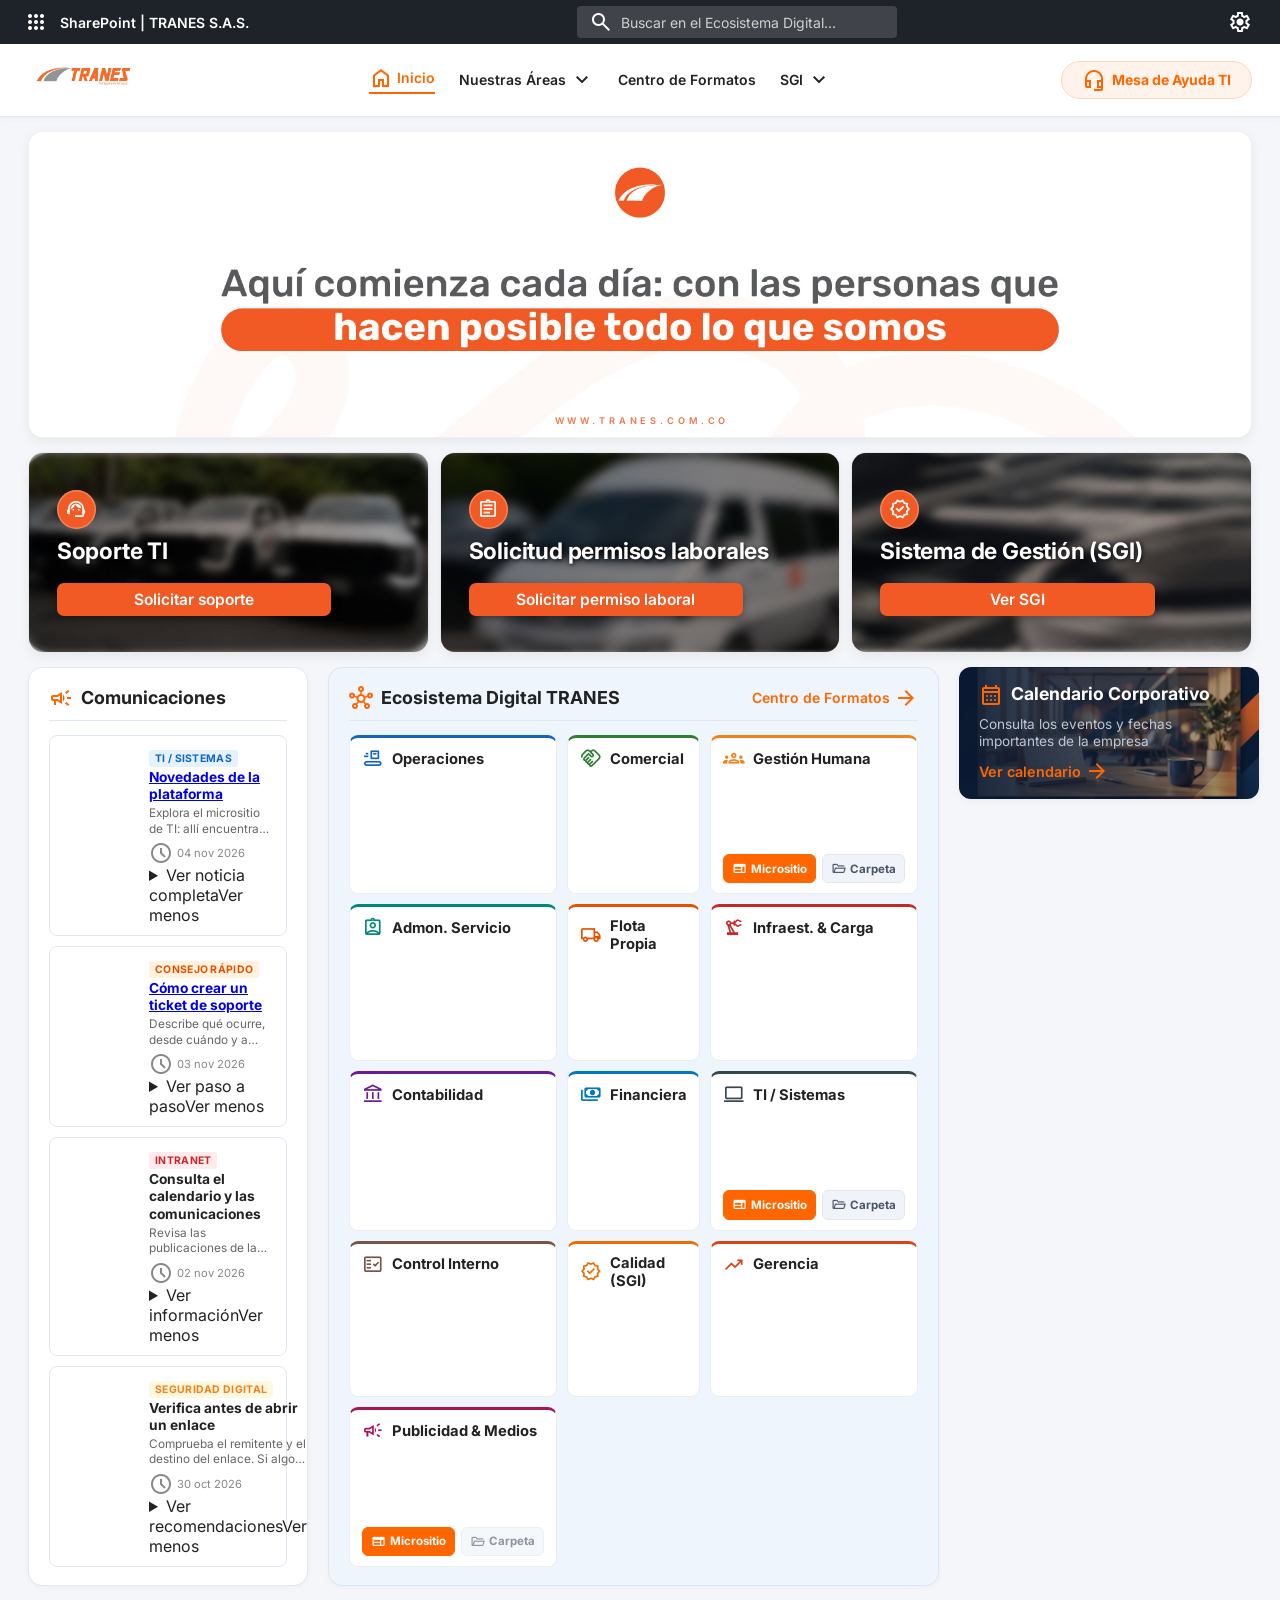
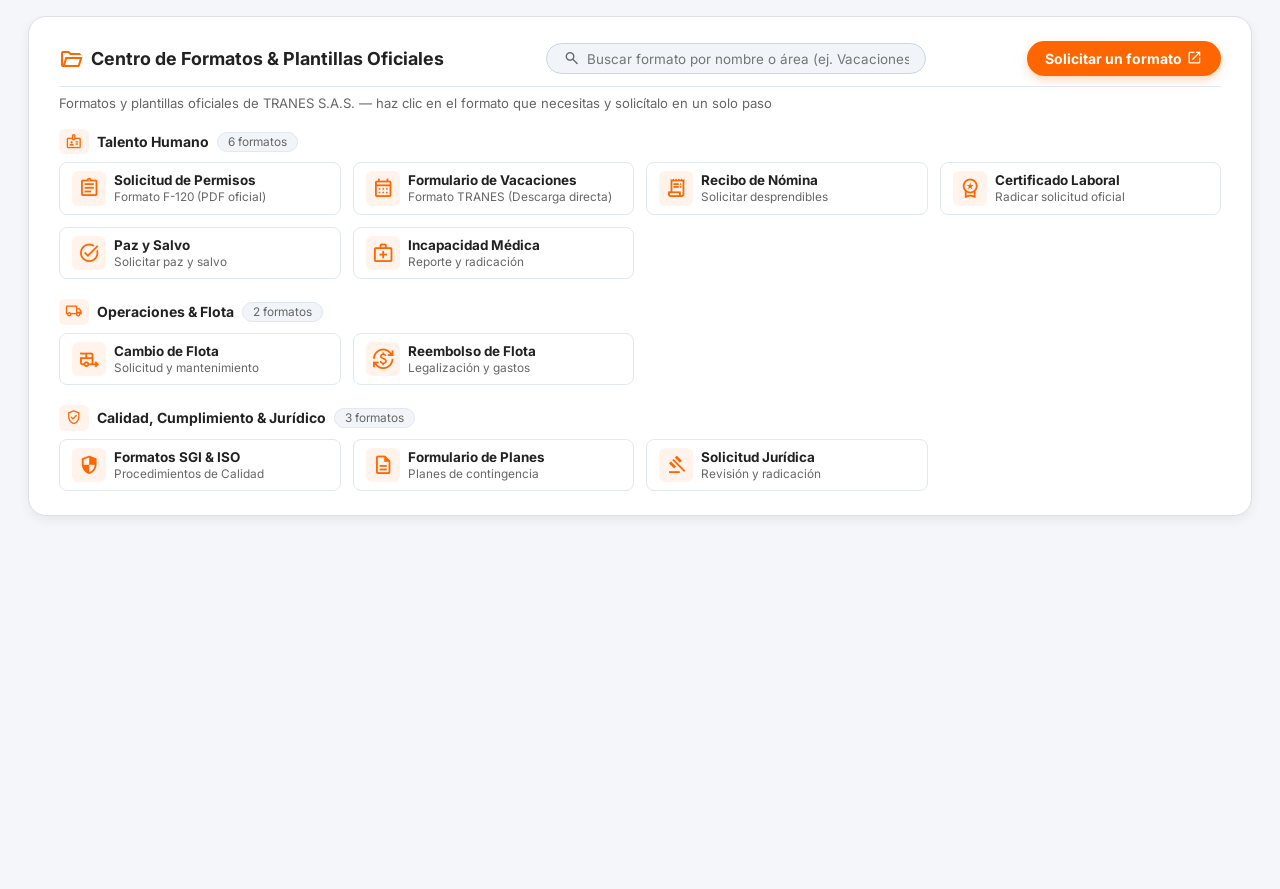
==== commit d7367b7d: "Remueve barra flotante a11y redundante y asegura notificador de altura en todos los micrositios" ====
--- a/index.html
+++ b/index.html
@@ -15,7 +15,7 @@
   <link rel="stylesheet" href="https://fonts.googleapis.com/css2?family=Inter:wght@400;500;600;700;800&family=Caveat:wght@600;700&display=swap" media="print" onload="this.media='all'" />
 
   <!-- CSS CRÍTICO: carga síncrona -->
-  <link rel="stylesheet" href="styles.css?v=16" />
+  <link rel="stylesheet" href="styles.css?v=18" />
 
   <!-- Material Symbols: carga asíncrona para no bloquear renderizado -->
   <link rel="preload" as="style" href="https://fonts.googleapis.com/css2?family=Material+Symbols+Outlined:opsz,wght,FILL,GRAD@20..48,100..700,0..1,-50..200" />
@@ -24,7 +24,7 @@
   <noscript>
     <link rel="stylesheet" href="https://fonts.googleapis.com/css2?family=Material+Symbols+Outlined:opsz,wght,FILL,GRAD@20..48,100..700,0..1,-50..200" />
     <link rel="stylesheet" href="https://fonts.googleapis.com/css2?family=Inter:wght@400;500;600;700;800&family=Caveat:wght@600;700&display=swap" />
-    <link rel="stylesheet" href="styles.css?v=16" />
+    <link rel="stylesheet" href="styles.css?v=18" />
   </noscript>
 
   <!-- PRELOAD: imágenes LCP ( Largest Contentful Paint ) -->
@@ -44,60 +44,60 @@
       <span class="material-symbols-outlined search-icon" aria-hidden="true">search</span>
       <input placeholder="Buscar en el Ecosistema Digital..." aria-label="Buscar en el Ecosistema Digital" />
     </div>
-    <div class="top-actions">
-      <div class="top-action">
-        <button class="top-action-btn" aria-label="Configuración y accesibilidad" aria-expanded="false" aria-controls="panel-config" data-panel="panel-config" title="Configuración y accesibilidad">
-          <span class="material-symbols-outlined">settings</span>
-        </button>
-        <div class="topbar-panel" id="panel-config" role="dialog" aria-label="Configuración y accesibilidad">
-          <div class="tp-head">
-            <span class="material-symbols-outlined" aria-hidden="true">tune</span>
-            <strong>Configuración</strong>
-            <small>Personaliza tu vista y accesibilidad</small>
-          </div>
-          <div class="tp-body">
-            <p class="tp-label">Tema de visualización</p>
-            <div class="theme-options" role="group" aria-label="Tema de visualización">
-              <button type="button" class="theme-opt is-active" data-theme="default">
-                <span class="swatch swatch-default" aria-hidden="true"></span> Claro
-              </button>
-              <button type="button" class="theme-opt" data-theme="dark">
-                <span class="swatch swatch-dark" aria-hidden="true"></span> Oscuro
-              </button>
-              <button type="button" class="theme-opt" data-theme="blue">
-                <span class="swatch swatch-blue" aria-hidden="true"></span> Azul
-              </button>
-            </div>
-
-            <p class="tp-label">Texto y accesibilidad</p>
-            <div class="pref-row">
-              <span class="pref-name">Tamaño de texto</span>
-              <div class="textsize-group" role="group" aria-label="Tamaño de texto">
-                <button type="button" data-textsize="0">A</button>
-                <button type="button" data-textsize="1">A+</button>
-                <button type="button" data-textsize="2">A++</button>
-              </div>
-            </div>
-            <label class="tp-switch">
-              <input type="checkbox" data-contrast />
-              <span class="tp-slider" aria-hidden="true"></span>
-              <span>Alto contraste</span>
-            </label>
-
-            <p class="tp-label">Estilo visual</p>
-            <label class="tp-switch">
-              <input type="checkbox" id="opt-classic" />
-              <span class="tp-slider" aria-hidden="true"></span>
-              <span>Botones clásicos (planos)</span>
-            </label>
-
-            <button type="button" class="tp-reset" id="opt-reset">
-              <span class="material-symbols-outlined" aria-hidden="true">restart_alt</span> Restablecer preferencias
-            </button>
-          </div>
-        </div>
-      </div>
-    </div>
+    <div class="top-actions">
+      <div class="top-action">
+        <button class="top-action-btn" aria-label="Configuración y accesibilidad" aria-expanded="false" aria-controls="panel-config" data-panel="panel-config" title="Configuración y accesibilidad">
+          <span class="material-symbols-outlined">settings</span>
+        </button>
+        <div class="topbar-panel" id="panel-config" role="dialog" aria-label="Configuración y accesibilidad">
+          <div class="tp-head">
+            <span class="material-symbols-outlined" aria-hidden="true">tune</span>
+            <strong>Configuración</strong>
+            <small>Personaliza tu vista y accesibilidad</small>
+          </div>
+          <div class="tp-body">
+            <p class="tp-label">Tema de visualización</p>
+            <div class="theme-options" role="group" aria-label="Tema de visualización">
+              <button type="button" class="theme-opt is-active" data-theme="default">
+                <span class="swatch swatch-default" aria-hidden="true"></span> Claro
+              </button>
+              <button type="button" class="theme-opt" data-theme="dark">
+                <span class="swatch swatch-dark" aria-hidden="true"></span> Oscuro
+              </button>
+              <button type="button" class="theme-opt" data-theme="blue">
+                <span class="swatch swatch-blue" aria-hidden="true"></span> Azul
+              </button>
+            </div>
+
+            <p class="tp-label">Texto y accesibilidad</p>
+            <div class="pref-row">
+              <span class="pref-name">Tamaño de texto</span>
+              <div class="textsize-group" role="group" aria-label="Tamaño de texto">
+                <button type="button" data-textsize="0">A</button>
+                <button type="button" data-textsize="1">A+</button>
+                <button type="button" data-textsize="2">A++</button>
+              </div>
+            </div>
+            <label class="tp-switch">
+              <input type="checkbox" data-contrast />
+              <span class="tp-slider" aria-hidden="true"></span>
+              <span>Alto contraste</span>
+            </label>
+
+            <p class="tp-label">Estilo visual</p>
+            <label class="tp-switch">
+              <input type="checkbox" id="opt-classic" />
+              <span class="tp-slider" aria-hidden="true"></span>
+              <span>Botones clásicos (planos)</span>
+            </label>
+
+            <button type="button" class="tp-reset" id="opt-reset">
+              <span class="material-symbols-outlined" aria-hidden="true">restart_alt</span> Restablecer preferencias
+            </button>
+          </div>
+        </div>
+      </div>
+    </div>
   </header>
 
   <!-- NAVEGACIÓN PRINCIPAL -->
@@ -149,11 +149,11 @@
       </div>
     </div>
 
-    <div class="navright">
-      <a href="https://m365.cloud.microsoft/m365apps/75f31797-37c9-498e-8dc9-53c16a36afca?auth=2&amp;home=1&amp;origindomain=microsoft365&amp;client-request-id=19eeea6b-6a4e-407d-900d-0381fd544701" target="_blank" class="nav-btn nav-btn-highlight" title="Mesa de Ayuda TI — Crear y consultar tickets" rel="noopener">
-        <span class="material-symbols-outlined">headset_mic</span> Mesa de Ayuda TI
-      </a>
-    </div>
+    <div class="navright">
+      <a href="https://m365.cloud.microsoft/m365apps/75f31797-37c9-498e-8dc9-53c16a36afca?auth=2&amp;home=1&amp;origindomain=microsoft365&amp;client-request-id=19eeea6b-6a4e-407d-900d-0381fd544701" target="_blank" class="nav-btn nav-btn-highlight" title="Mesa de Ayuda TI — Crear y consultar tickets" rel="noopener">
+        <span class="material-symbols-outlined">headset_mic</span> Mesa de Ayuda TI
+      </a>
+    </div>
   </nav>
 
   <main id="inicio">
@@ -214,39 +214,76 @@
         
         <div class="news-list">
           <article class="news-item">
-            <div class="news-thumb" style="background-image: url('assets/news_horario_nuevo.jpg');" role="img" aria-label="Nuevo horario laboral" loading="lazy"></div>
+            <div class="news-thumb" style="background-image: url('assets/news-platform.jpg');" role="img" aria-label="Colaboradores consultando una plataforma en su computador" loading="lazy"></div>
             <div class="news-info">
-              <span class="tag tag-red">Comunicado</span>
-              <h3>Nuevo horario laboral: 8:30 a.m. a 6:00 p.m.</h3>
-              <p>Informamos a todos los colaboradores que a partir de la próxima semana nuestro horario de oficina será actualizado para todos los equipos.</p>
-              <small><span class="material-symbols-outlined icon-small" aria-hidden="true">schedule</span> 24 sep 2026</small>
+              <span class="tag tag-blue">TI / Sistemas</span>
+              <h3><a href="ti-sistemas.html">Novedades de la plataforma</a></h3>
+              <p>Explora el micrositio de TI: allí encuentras guías, buenas prácticas, equipo y acceso a la Mesa de Ayuda.</p>
+              <small><span class="material-symbols-outlined icon-small" aria-hidden="true">schedule</span> <time datetime="2026-11-04">04 nov 2026</time></small>
+              <details class="news-expanded">
+                <summary><span class="news-more">Ver noticia completa</span><span class="news-less">Ver menos</span></summary>
+                <div class="news-expanded-content">
+                  <p>En el micrositio de TI / Sistemas puedes consultar las guías y buenas prácticas, conocer al equipo y encontrar los accesos a los servicios de soporte.</p>
+                  <a href="ti-sistemas.html">Visitar TI / Sistemas</a>
+                </div>
+              </details>
             </div>
           </article>
           <article class="news-item">
-            <div class="news-thumb" style="background-image: url('assets/news_amor_amistad.jpg');" role="img" aria-label="Celebración de Amor y Amistad" loading="lazy"></div>
+            <div class="news-thumb" style="background-image: url('assets/news-ticket.jpg');" role="img" aria-label="Equipo colaborando frente a sus computadores" loading="lazy"></div>
             <div class="news-info">
-              <span class="tag tag-orange">Cultura Tranes</span>
-              <h3>Celebración de Amor y Amistad</h3>
-              <p>Acompáñanos este viernes a compartir, jugar y celebrar juntos una jornada especial del Día de Amor y Amistad.</p>
-              <small><span class="material-symbols-outlined icon-small" aria-hidden="true">schedule</span> 20 sep 2026</small>
+              <span class="tag tag-orange">Consejo rápido</span>
+              <h3><a href="ti-sistemas.html#guias">Cómo crear un ticket de soporte</a></h3>
+              <p>Describe qué ocurre, desde cuándo y a quién afecta. Adjunta una captura del error para ayudar al equipo a resolverlo.</p>
+              <small><span class="material-symbols-outlined icon-small" aria-hidden="true">schedule</span> <time datetime="2026-11-03">03 nov 2026</time></small>
+              <details class="news-expanded">
+                <summary><span class="news-more">Ver paso a paso</span><span class="news-less">Ver menos</span></summary>
+                <div class="news-expanded-content">
+                  <ol>
+                    <li>Abre la Mesa de Ayuda TI.</li>
+                    <li>Crea una solicitud en el tablero de soporte.</li>
+                    <li>Indica qué equipo o servicio presenta el problema y desde cuándo.</li>
+                    <li>Adjunta una captura o el mensaje de error y guarda el ticket.</li>
+                  </ol>
+                  <a href="ti-sistemas.html#guias">Consultar guía completa</a>
+                </div>
+              </details>
             </div>
           </article>
           <article class="news-item">
-            <div class="news-thumb" style="background-image: url('assets/news_salud_mental.jpg');" role="img" aria-label="Salud mental y compañerismo" loading="lazy"></div>
+            <div class="news-thumb" style="background-image: url('assets/news-calendar.jpg');" role="img" aria-label="Calendario mensual de actividades" loading="lazy"></div>
             <div class="news-info">
-              <span class="tag tag-yellow">SGI / SST</span>
-              <h3>Salud mental y compañerismo</h3>
-              <p>Fomentamos espacios seguros para cuidar nuestra salud mental, hablar abiertamente y apoyarnos mutuamente en nuestro día a día.</p>
-              <small><span class="material-symbols-outlined icon-small" aria-hidden="true">schedule</span> 15 sep 2026</small>
+              <span class="tag tag-red">Intranet</span>
+              <h3>Consulta el calendario y las comunicaciones</h3>
+              <p>Revisa las publicaciones de la intranet y el calendario para tener presentes las actividades y fechas importantes.</p>
+              <small><span class="material-symbols-outlined icon-small" aria-hidden="true">schedule</span> <time datetime="2026-11-02">02 nov 2026</time></small>
+              <details class="news-expanded">
+                <summary><span class="news-more">Ver información</span><span class="news-less">Ver menos</span></summary>
+                <div class="news-expanded-content">
+                  <p>Consulta el calendario corporativo para revisar las fechas y actividades publicadas. Las comunicaciones de la intranet se actualizarán aquí.</p>
+                  <a href="calendario.html">Abrir calendario</a>
+                </div>
+              </details>
             </div>
           </article>
           <article class="news-item">
-            <div class="news-thumb" style="background-image: url('assets/news_vestimenta.jpg');" role="img" aria-label="Código de vestimenta" loading="lazy"></div>
+            <div class="news-thumb" style="background-image: url('assets/news-security.jpg');" role="img" aria-label="Circuitos y tecnología digital" loading="lazy"></div>
             <div class="news-info">
-              <span class="tag tag-blue">Noticias</span>
-              <h3>Actualización código de vestimenta</h3>
-              <p>Conoce las nuevas pautas de nuestro código de vestimenta "Business Casual" para mayor comodidad y profesionalismo en la oficina.</p>
-              <small><span class="material-symbols-outlined icon-small" aria-hidden="true">schedule</span> 10 sep 2026</small>
+              <span class="tag tag-yellow">Seguridad digital</span>
+              <h3>Verifica antes de abrir un enlace</h3>
+              <p>Comprueba el remitente y el destino del enlace. Si algo parece sospechoso, no compartas tus claves y consulta con TI.</p>
+              <small><span class="material-symbols-outlined icon-small" aria-hidden="true">schedule</span> <time datetime="2026-10-30">30 oct 2026</time></small>
+              <details class="news-expanded">
+                <summary><span class="news-more">Ver recomendaciones</span><span class="news-less">Ver menos</span></summary>
+                <div class="news-expanded-content">
+                  <ul>
+                    <li>Revisa cuidadosamente la dirección del remitente y del sitio antes de iniciar sesión.</li>
+                    <li>No compartas contraseñas ni códigos de verificación.</li>
+                    <li>Si el mensaje o el enlace te parece sospechoso, no lo abras y consulta con el equipo de TI.</li>
+                  </ul>
+                  <a href="ti-sistemas.html">Más información de seguridad digital</a>
+                </div>
+              </details>
             </div>
           </article>
         </div>
@@ -544,32 +581,6 @@
     </div>
   </footer>
 
-  <!-- BARRA DE ACCESIBILIDAD -->
-  <div class="a11y-toolbar" role="toolbar" aria-label="Herramientas de accesibilidad">
-    <button class="a11y-toggle" aria-label="Abrir herramientas de accesibilidad" aria-expanded="false">
-      <span class="material-symbols-outlined" aria-hidden="true">accessibility_new</span>
-    </button>
-    <div class="a11y-panel" role="group" aria-label="Opciones de accesibilidad">
-      <p class="a11y-panel-title">Accesibilidad</p>
-      <button class="a11y-btn" data-action="contrast" aria-label="Alternar modo alto contraste">
-        <span class="material-symbols-outlined" aria-hidden="true">contrast</span>
-        <span>Alto Contraste</span>
-      </button>
-      <button class="a11y-btn" data-action="fontsize-increase" aria-label="Aumentar tamaño del texto">
-        <span class="material-symbols-outlined" aria-hidden="true">text_increase</span>
-        <span>Aumentar Texto</span>
-      </button>
-      <button class="a11y-btn" data-action="fontsize-decrease" aria-label="Reducir tamaño del texto">
-        <span class="material-symbols-outlined" aria-hidden="true">text_decrease</span>
-        <span>Reducir Texto</span>
-      </button>
-      <button class="a11y-btn" data-action="reset" aria-label="Restablecer configuración de accesibilidad">
-        <span class="material-symbols-outlined" aria-hidden="true">restart_alt</span>
-        <span>Restablecer</span>
-      </button>
-    </div>
-  </div>
-
-  <script src="app.js?v=7" defer></script>
+  <script src="app.js?v=8" defer></script>
 </body>
 </html>
--- a/styles.css
+++ b/styles.css
@@ -2093,59 +2093,195 @@
 /* ============================================
    TEMAS DE FONDO (Configuración)
    ============================================ */
-/* Tema Oscuro */
+/* Tema Oscuro Completo */
 body[data-theme="dark"] {
-  --page-bg: #14181d;
-  --surface-dark: #0c0e12;
-  --footer-dark: #0c0e12;
-  --text-dark: #f0f2f5;
-  --text-gray: #a0aec0;
-  --border: #2d3748;
-  --light-bg: #1a202c;
-  --light-blue-box: #1e293b;
-}
-body[data-theme="dark"] .area-card,
-body[data-theme="dark"] .fmt-btn-card,
-body[data-theme="dark"] .eco-col,
-body[data-theme="dark"] .news-card,
-body[data-theme="dark"] .topbar-panel,
-body[data-theme="dark"] .a11y-panel,
+  --page-bg: #0f1318;
+  --surface-dark: #090c0f;
+  --footer-dark: #090c0f;
+  --text-dark: #f1f5f9;
+  --text-gray: #94a3b8;
+  --border: #27313f;
+  --light-bg: #161c24;
+  --light-blue-box: #131922;
+  --card-bg: #161c24;
+}
+
+/* Contenedores principales en modo oscuro */
+body[data-theme="dark"] .mainnav {
+  background: #12171e;
+  border-bottom: 1px solid var(--border);
+}
+body[data-theme="dark"] .navlinks > a,
+body[data-theme="dark"] .dropdown-toggle {
+  color: #f1f5f9;
+}
 body[data-theme="dark"] .dropdown-menu {
-  background: #1a202c !important;
-  color: #f0f2f5 !important;
-  border-color: #2d3748 !important;
-}
-body[data-theme="dark"] .area-card h3,
-body[data-theme="dark"] .news-info h3,
-body[data-theme="dark"] .eco-col-header,
-body[data-theme="dark"] .header-title h2,
+  background: #161c24 !important;
+  border-color: var(--border) !important;
+  box-shadow: 0 10px 25px rgba(0, 0, 0, 0.4);
+}
 body[data-theme="dark"] .dropdown-menu a {
+  color: #f1f5f9 !important;
+}
+body[data-theme="dark"] .dropdown-menu a:hover {
+  background: #232c39 !important;
+  color: var(--orange) !important;
+}
+
+/* Sección de Comunicaciones */
+body[data-theme="dark"] .col-comunicaciones {
+  background: #161c24;
+  border-color: var(--border);
+}
+body[data-theme="dark"] .news-item {
+  background: #1b222d;
+  border-color: var(--border);
+}
+body[data-theme="dark"] .news-item:hover {
+  background: #202936;
+  border-color: #3b4758;
+}
+body[data-theme="dark"] .news-info h3 {
   color: #ffffff !important;
 }
-body[data-theme="dark"] .dropdown-menu a:hover {
-  background: #2d3748 !important;
-}
+body[data-theme="dark"] .news-info p,
+body[data-theme="dark"] .news-info small {
+  color: #94a3b8 !important;
+}
+
+/* Ecosistema Digital y Nuestras Áreas */
+body[data-theme="dark"] .areas-container {
+  background: #131922;
+  border-color: #27313f;
+}
+body[data-theme="dark"] .area-card {
+  background: #1a222e !important;
+  border-color: var(--border) !important;
+  color: #f1f5f9 !important;
+}
+body[data-theme="dark"] .area-card:hover {
+  background: #202936 !important;
+  border-color: var(--orange) !important;
+}
+body[data-theme="dark"] .area-card h3 {
+  color: #ffffff !important;
+}
+body[data-theme="dark"] .eco-col {
+  background: #161c24 !important;
+  border-color: var(--border) !important;
+}
+body[data-theme="dark"] .eco-col-header {
+  color: #ffffff !important;
+  border-bottom-color: var(--border) !important;
+}
+body[data-theme="dark"] .eco-tool {
+  background: #1a222e;
+  border-color: var(--border);
+  color: #f1f5f9;
+}
+body[data-theme="dark"] .eco-tool:hover {
+  background: #232c39;
+  border-color: var(--orange);
+}
+
+/* Centro de Formatos */
+body[data-theme="dark"] .formatos-prominente-full {
+  background: #161c24 !important;
+  border-color: var(--border) !important;
+}
+body[data-theme="dark"] .formatos-prominente-full .subtitle {
+  color: #94a3b8 !important;
+}
+body[data-theme="dark"] .fmt-group-label h3 {
+  color: #ffffff !important;
+}
+body[data-theme="dark"] .fmt-group-count {
+  background: #222b37;
+  color: #94a3b8;
+  border-color: var(--border);
+}
+body[data-theme="dark"] .fmt-btn-card {
+  background: #1b222d !important;
+  border-color: var(--border) !important;
+  color: #f1f5f9 !important;
+}
+body[data-theme="dark"] .fmt-btn-card:hover {
+  background: #222b37 !important;
+  border-color: var(--orange) !important;
+}
+body[data-theme="dark"] .fmt-btn-card strong {
+  color: #ffffff !important;
+}
+body[data-theme="dark"] .fmt-btn-card small {
+  color: #94a3b8 !important;
+}
+body[data-theme="dark"] .fmt-search-box {
+  background: #1b222d;
+  border-color: var(--border);
+}
+body[data-theme="dark"] .fmt-search-box input {
+  color: #ffffff;
+}
+body[data-theme="dark"] .fmt-search-box input::placeholder {
+  color: #64748b;
+}
+
+/* Widgets laterales */
+body[data-theme="dark"] .widget-calendar {
+  border: 1px solid var(--border);
+}
+
+/* Topbar & Config Panel */
 body[data-theme="dark"] .search input {
-  background: #2d3748;
+  background: #222b37;
   color: #ffffff;
 }
 body[data-theme="dark"] .search input::placeholder {
-  color: #a0aec0;
-}
-body[data-theme="dark"] .topbar .topbar-panel button {
-  background: #2d3748;
-  color: #f0f2f5;
-  border-color: #4a5568;
-}
+  color: #94a3b8;
+}
+body[data-theme="dark"] .topbar-panel {
+  background: #161c24 !important;
+  border-color: var(--border) !important;
+  color: #f1f5f9 !important;
+}
+body[data-theme="dark"] .tp-head {
+  background: #12171e !important;
+  border-bottom-color: var(--border) !important;
+}
+body[data-theme="dark"] .tp-head strong,
 body[data-theme="dark"] .pref-name,
 body[data-theme="dark"] .tp-switch,
-body[data-theme="dark"] .tp-head strong {
-  color: #f0f2f5 !important;
-}
-body[data-theme="dark"] .tp-head {
-  background: #14181d !important;
-  border-bottom-color: #2d3748 !important;
-}
+body[data-theme="dark"] .header-title h2 {
+  color: #ffffff !important;
+}
+body[data-theme="dark"] .topbar .topbar-panel button {
+  background: #222b37;
+  color: #f1f5f9;
+  border-color: #3b4758;
+}
+body[data-theme="dark"] .topbar .topbar-panel .tp-reset {
+  background: #222b37;
+  border-color: #3b4758;
+  color: #94a3b8;
+}
+body[data-theme="dark"] .a11y-panel {
+  background: #161c24 !important;
+  border-color: var(--border) !important;
+  color: #f1f5f9 !important;
+}
+body[data-theme="dark"] .a11y-panel-title {
+  color: #ffffff !important;
+}
+body[data-theme="dark"] .a11y-btn {
+  background: #1b222d;
+  border-color: var(--border);
+  color: #f1f5f9;
+}
+body[data-theme="dark"] .a11y-btn:hover {
+  background: #222b37;
+  color: var(--orange);
+}
+
 body[data-theme="blue"] {
   --surface-dark: #10263f;
   --footer-dark: #0d1e33;
--- a/styles.css
+++ b/styles.css
@@ -2093,59 +2093,195 @@
 /* ============================================
    TEMAS DE FONDO (Configuración)
    ============================================ */
-/* Tema Oscuro */
+/* Tema Oscuro Completo */
 body[data-theme="dark"] {
-  --page-bg: #14181d;
-  --surface-dark: #0c0e12;
-  --footer-dark: #0c0e12;
-  --text-dark: #f0f2f5;
-  --text-gray: #a0aec0;
-  --border: #2d3748;
-  --light-bg: #1a202c;
-  --light-blue-box: #1e293b;
-}
-body[data-theme="dark"] .area-card,
-body[data-theme="dark"] .fmt-btn-card,
-body[data-theme="dark"] .eco-col,
-body[data-theme="dark"] .news-card,
-body[data-theme="dark"] .topbar-panel,
-body[data-theme="dark"] .a11y-panel,
+  --page-bg: #0f1318;
+  --surface-dark: #090c0f;
+  --footer-dark: #090c0f;
+  --text-dark: #f1f5f9;
+  --text-gray: #94a3b8;
+  --border: #27313f;
+  --light-bg: #161c24;
+  --light-blue-box: #131922;
+  --card-bg: #161c24;
+}
+
+/* Contenedores principales en modo oscuro */
+body[data-theme="dark"] .mainnav {
+  background: #12171e;
+  border-bottom: 1px solid var(--border);
+}
+body[data-theme="dark"] .navlinks > a,
+body[data-theme="dark"] .dropdown-toggle {
+  color: #f1f5f9;
+}
 body[data-theme="dark"] .dropdown-menu {
-  background: #1a202c !important;
-  color: #f0f2f5 !important;
-  border-color: #2d3748 !important;
-}
-body[data-theme="dark"] .area-card h3,
-body[data-theme="dark"] .news-info h3,
-body[data-theme="dark"] .eco-col-header,
-body[data-theme="dark"] .header-title h2,
+  background: #161c24 !important;
+  border-color: var(--border) !important;
+  box-shadow: 0 10px 25px rgba(0, 0, 0, 0.4);
+}
 body[data-theme="dark"] .dropdown-menu a {
+  color: #f1f5f9 !important;
+}
+body[data-theme="dark"] .dropdown-menu a:hover {
+  background: #232c39 !important;
+  color: var(--orange) !important;
+}
+
+/* Sección de Comunicaciones */
+body[data-theme="dark"] .col-comunicaciones {
+  background: #161c24;
+  border-color: var(--border);
+}
+body[data-theme="dark"] .news-item {
+  background: #1b222d;
+  border-color: var(--border);
+}
+body[data-theme="dark"] .news-item:hover {
+  background: #202936;
+  border-color: #3b4758;
+}
+body[data-theme="dark"] .news-info h3 {
   color: #ffffff !important;
 }
-body[data-theme="dark"] .dropdown-menu a:hover {
-  background: #2d3748 !important;
-}
+body[data-theme="dark"] .news-info p,
+body[data-theme="dark"] .news-info small {
+  color: #94a3b8 !important;
+}
+
+/* Ecosistema Digital y Nuestras Áreas */
+body[data-theme="dark"] .areas-container {
+  background: #131922;
+  border-color: #27313f;
+}
+body[data-theme="dark"] .area-card {
+  background: #1a222e !important;
+  border-color: var(--border) !important;
+  color: #f1f5f9 !important;
+}
+body[data-theme="dark"] .area-card:hover {
+  background: #202936 !important;
+  border-color: var(--orange) !important;
+}
+body[data-theme="dark"] .area-card h3 {
+  color: #ffffff !important;
+}
+body[data-theme="dark"] .eco-col {
+  background: #161c24 !important;
+  border-color: var(--border) !important;
+}
+body[data-theme="dark"] .eco-col-header {
+  color: #ffffff !important;
+  border-bottom-color: var(--border) !important;
+}
+body[data-theme="dark"] .eco-tool {
+  background: #1a222e;
+  border-color: var(--border);
+  color: #f1f5f9;
+}
+body[data-theme="dark"] .eco-tool:hover {
+  background: #232c39;
+  border-color: var(--orange);
+}
+
+/* Centro de Formatos */
+body[data-theme="dark"] .formatos-prominente-full {
+  background: #161c24 !important;
+  border-color: var(--border) !important;
+}
+body[data-theme="dark"] .formatos-prominente-full .subtitle {
+  color: #94a3b8 !important;
+}
+body[data-theme="dark"] .fmt-group-label h3 {
+  color: #ffffff !important;
+}
+body[data-theme="dark"] .fmt-group-count {
+  background: #222b37;
+  color: #94a3b8;
+  border-color: var(--border);
+}
+body[data-theme="dark"] .fmt-btn-card {
+  background: #1b222d !important;
+  border-color: var(--border) !important;
+  color: #f1f5f9 !important;
+}
+body[data-theme="dark"] .fmt-btn-card:hover {
+  background: #222b37 !important;
+  border-color: var(--orange) !important;
+}
+body[data-theme="dark"] .fmt-btn-card strong {
+  color: #ffffff !important;
+}
+body[data-theme="dark"] .fmt-btn-card small {
+  color: #94a3b8 !important;
+}
+body[data-theme="dark"] .fmt-search-box {
+  background: #1b222d;
+  border-color: var(--border);
+}
+body[data-theme="dark"] .fmt-search-box input {
+  color: #ffffff;
+}
+body[data-theme="dark"] .fmt-search-box input::placeholder {
+  color: #64748b;
+}
+
+/* Widgets laterales */
+body[data-theme="dark"] .widget-calendar {
+  border: 1px solid var(--border);
+}
+
+/* Topbar & Config Panel */
 body[data-theme="dark"] .search input {
-  background: #2d3748;
+  background: #222b37;
   color: #ffffff;
 }
 body[data-theme="dark"] .search input::placeholder {
-  color: #a0aec0;
-}
-body[data-theme="dark"] .topbar .topbar-panel button {
-  background: #2d3748;
-  color: #f0f2f5;
-  border-color: #4a5568;
-}
+  color: #94a3b8;
+}
+body[data-theme="dark"] .topbar-panel {
+  background: #161c24 !important;
+  border-color: var(--border) !important;
+  color: #f1f5f9 !important;
+}
+body[data-theme="dark"] .tp-head {
+  background: #12171e !important;
+  border-bottom-color: var(--border) !important;
+}
+body[data-theme="dark"] .tp-head strong,
 body[data-theme="dark"] .pref-name,
 body[data-theme="dark"] .tp-switch,
-body[data-theme="dark"] .tp-head strong {
-  color: #f0f2f5 !important;
-}
-body[data-theme="dark"] .tp-head {
-  background: #14181d !important;
-  border-bottom-color: #2d3748 !important;
-}
+body[data-theme="dark"] .header-title h2 {
+  color: #ffffff !important;
+}
+body[data-theme="dark"] .topbar .topbar-panel button {
+  background: #222b37;
+  color: #f1f5f9;
+  border-color: #3b4758;
+}
+body[data-theme="dark"] .topbar .topbar-panel .tp-reset {
+  background: #222b37;
+  border-color: #3b4758;
+  color: #94a3b8;
+}
+body[data-theme="dark"] .a11y-panel {
+  background: #161c24 !important;
+  border-color: var(--border) !important;
+  color: #f1f5f9 !important;
+}
+body[data-theme="dark"] .a11y-panel-title {
+  color: #ffffff !important;
+}
+body[data-theme="dark"] .a11y-btn {
+  background: #1b222d;
+  border-color: var(--border);
+  color: #f1f5f9;
+}
+body[data-theme="dark"] .a11y-btn:hover {
+  background: #222b37;
+  color: var(--orange);
+}
+
 body[data-theme="blue"] {
   --surface-dark: #10263f;
   --footer-dark: #0d1e33;
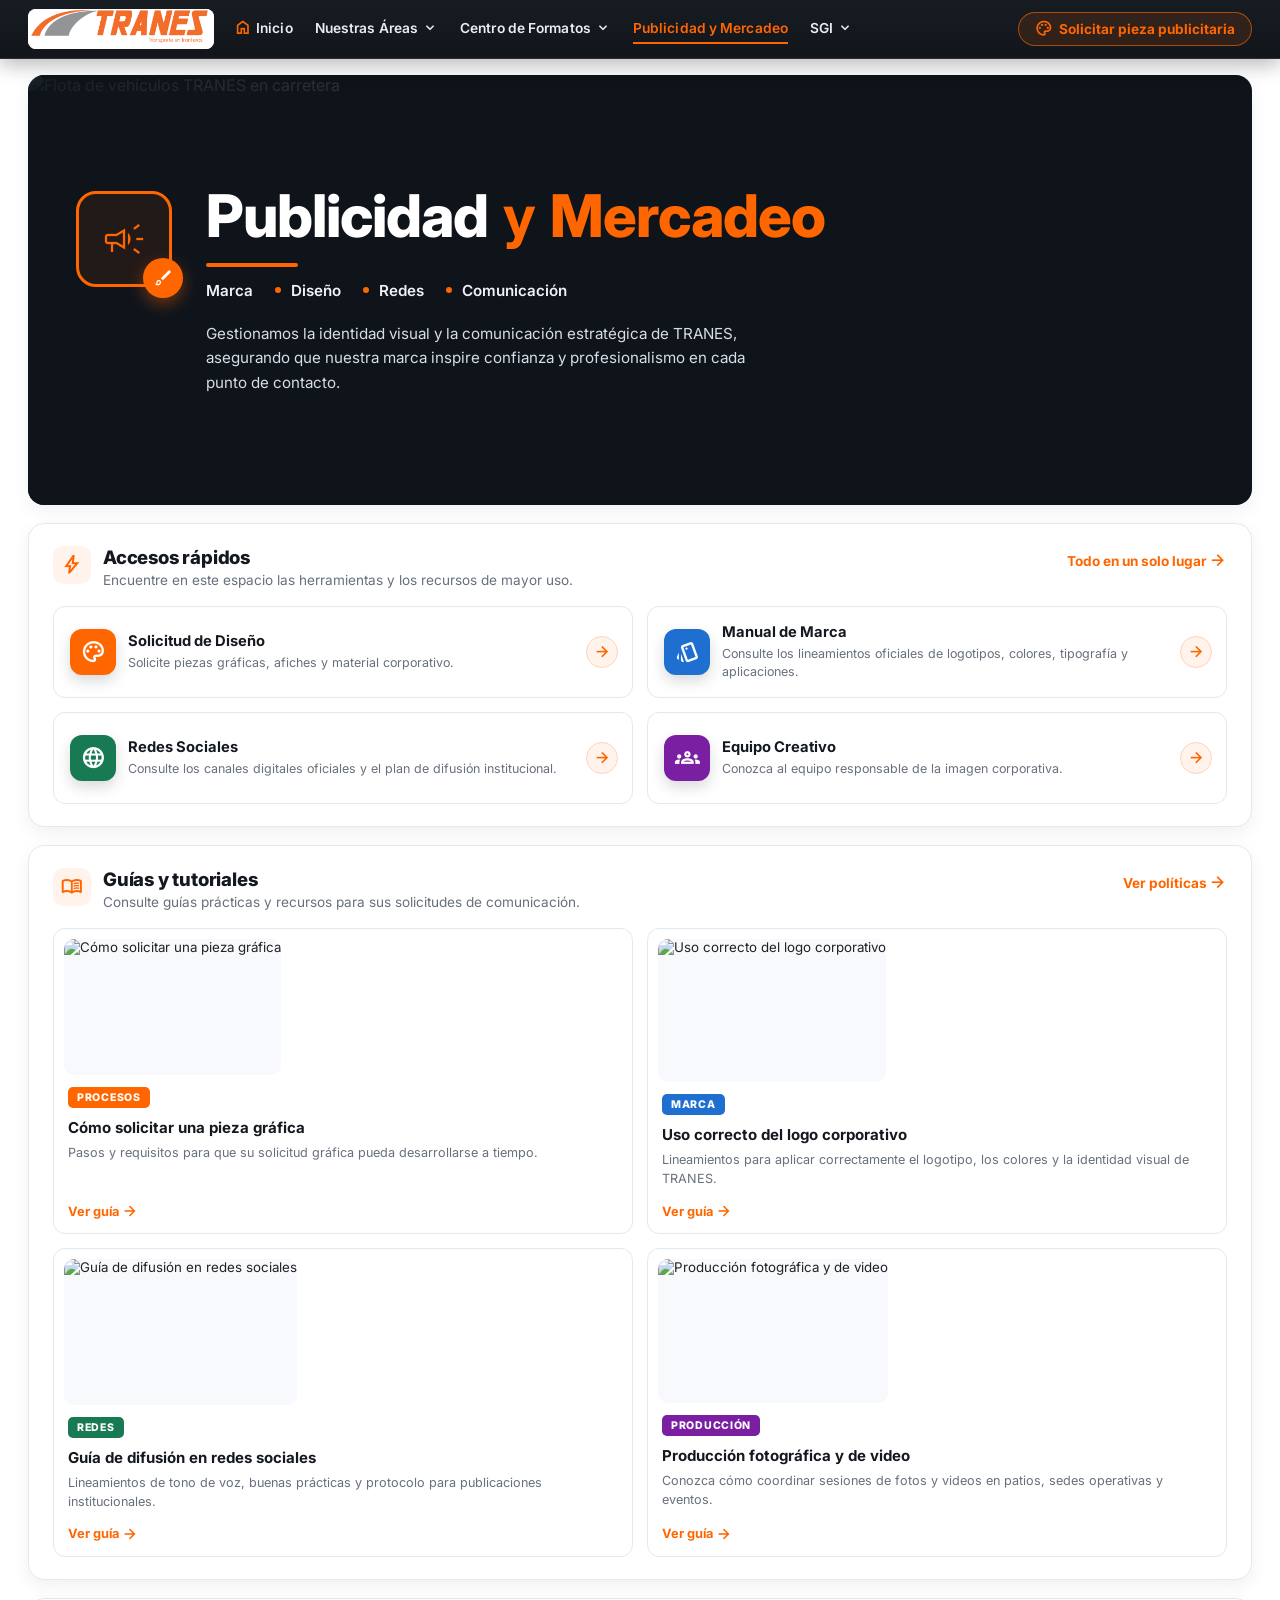
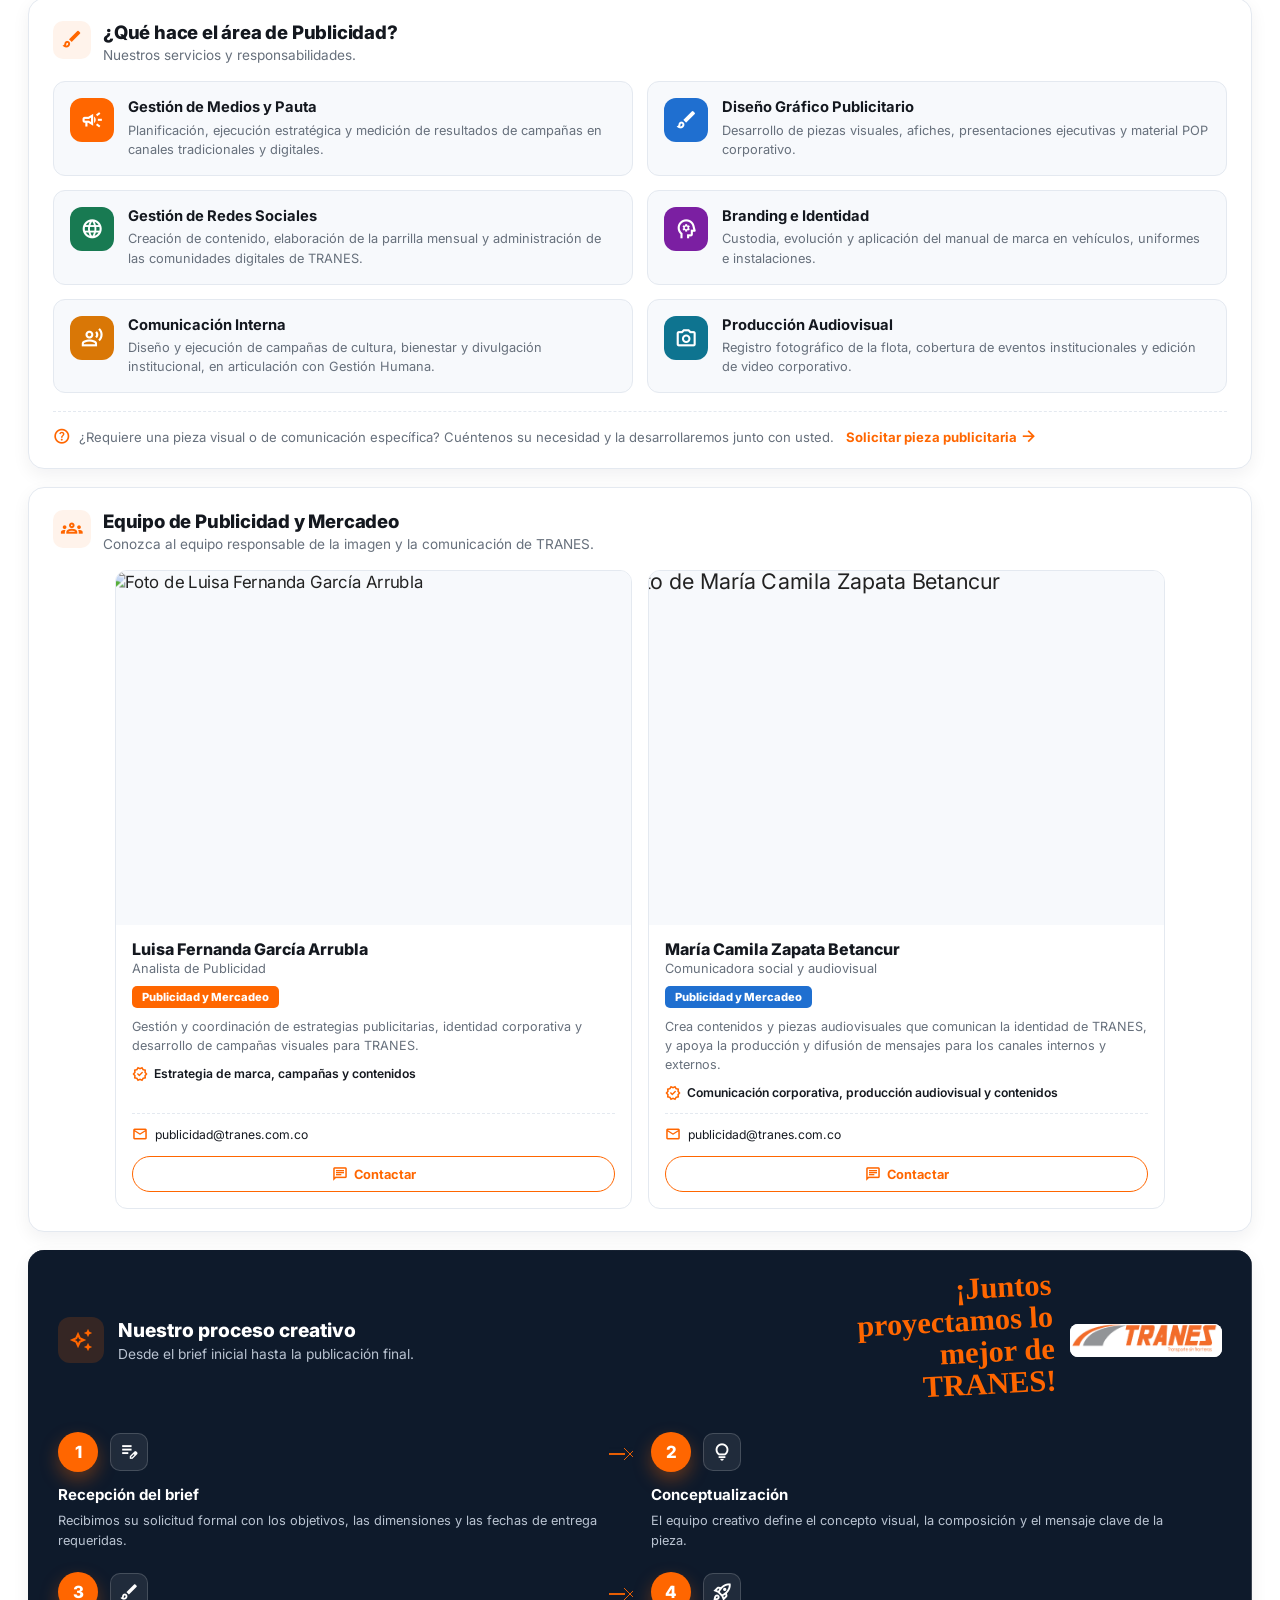
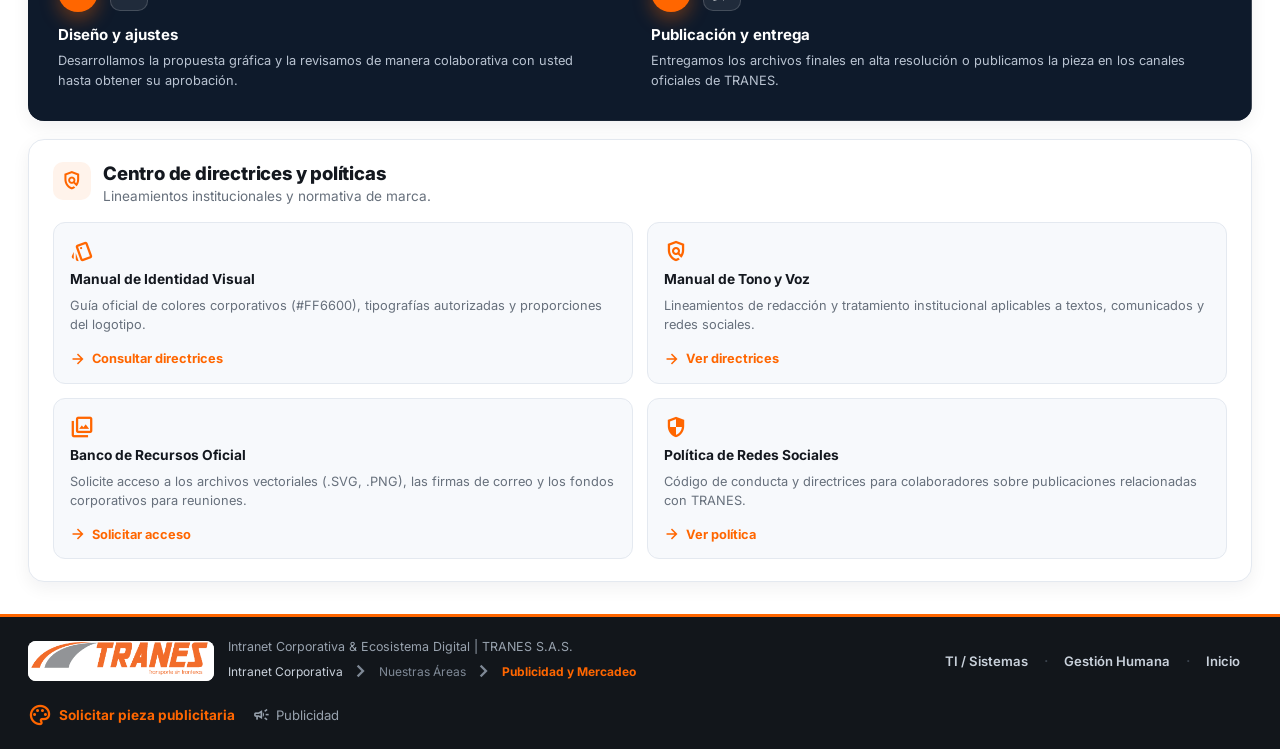
==== commit fd19279f: "Add files via upload" ====
--- a/index.html
+++ b/index.html
@@ -1,586 +1,270 @@
-<!doctype html>
-<html lang="es">
-<head>
-  <meta charset="UTF-8" />
-  <meta name="viewport" content="width=device-width, initial-scale=1.0" />
-  <meta http-equiv="X-UA-Compatible" content="IE=edge" />
-  <title>TRÁNES S.A.S. | Intranet Corporativa & Ecosistema Digital</title>
-
-  <!-- PRECONNECT: conexión temprana a dominios externos -->
-  <link rel="preconnect" href="https://fonts.googleapis.com" />
-  <link rel="preconnect" href="https://fonts.gstatic.com" crossorigin />
-
-  <!-- PRELOAD: recurso crítico de fuentes (font-display=swap evita bloqueo) -->
-  <link rel="preload" as="style" href="https://fonts.googleapis.com/css2?family=Inter:wght@400;500;600;700;800&family=Caveat:wght@600;700&display=swap" />
-  <link rel="stylesheet" href="https://fonts.googleapis.com/css2?family=Inter:wght@400;500;600;700;800&family=Caveat:wght@600;700&display=swap" media="print" onload="this.media='all'" />
-
-  <!-- CSS CRÍTICO: carga síncrona -->
-  <link rel="stylesheet" href="styles.css?v=18" />
-
-  <!-- Material Symbols: carga asíncrona para no bloquear renderizado -->
-  <link rel="preload" as="style" href="https://fonts.googleapis.com/css2?family=Material+Symbols+Outlined:opsz,wght,FILL,GRAD@20..48,100..700,0..1,-50..200" />
-  <link rel="stylesheet" href="https://fonts.googleapis.com/css2?family=Material+Symbols+Outlined:opsz,wght,FILL,GRAD@20..48,100..700,0..1,-50..200" media="print" onload="this.media='all'" />
-
-  <noscript>
-    <link rel="stylesheet" href="https://fonts.googleapis.com/css2?family=Material+Symbols+Outlined:opsz,wght,FILL,GRAD@20..48,100..700,0..1,-50..200" />
-    <link rel="stylesheet" href="https://fonts.googleapis.com/css2?family=Inter:wght@400;500;600;700;800&family=Caveat:wght@600;700&display=swap" />
-    <link rel="stylesheet" href="styles.css?v=18" />
-  </noscript>
-
-  <!-- PRELOAD: imágenes LCP ( Largest Contentful Paint ) -->
-  <link rel="preload" as="image" href="banner-hero.jpg" />
-  <link rel="preload" as="image" href="assets/1 (1).jpg" />
-</head>
-<body>
-  <a href="#inicio" class="skip-nav">Saltar al contenido principal</a>
-
-  <!-- BARRA SUPERIOR DE SHAREPOINT -->
-  <header class="topbar" role="banner">
-    <div class="topbar-left">
-      <button class="app-grid" aria-label="Aplicaciones"><span class="material-symbols-outlined">apps</span></button>
-      <span>SharePoint | TRANES S.A.S.</span>
-    </div>
-    <div class="search">
-      <span class="material-symbols-outlined search-icon" aria-hidden="true">search</span>
-      <input placeholder="Buscar en el Ecosistema Digital..." aria-label="Buscar en el Ecosistema Digital" />
-    </div>
-    <div class="top-actions">
-      <div class="top-action">
-        <button class="top-action-btn" aria-label="Configuración y accesibilidad" aria-expanded="false" aria-controls="panel-config" data-panel="panel-config" title="Configuración y accesibilidad">
-          <span class="material-symbols-outlined">settings</span>
-        </button>
-        <div class="topbar-panel" id="panel-config" role="dialog" aria-label="Configuración y accesibilidad">
-          <div class="tp-head">
-            <span class="material-symbols-outlined" aria-hidden="true">tune</span>
-            <strong>Configuración</strong>
-            <small>Personaliza tu vista y accesibilidad</small>
-          </div>
-          <div class="tp-body">
-            <p class="tp-label">Tema de visualización</p>
-            <div class="theme-options" role="group" aria-label="Tema de visualización">
-              <button type="button" class="theme-opt is-active" data-theme="default">
-                <span class="swatch swatch-default" aria-hidden="true"></span> Claro
-              </button>
-              <button type="button" class="theme-opt" data-theme="dark">
-                <span class="swatch swatch-dark" aria-hidden="true"></span> Oscuro
-              </button>
-              <button type="button" class="theme-opt" data-theme="blue">
-                <span class="swatch swatch-blue" aria-hidden="true"></span> Azul
-              </button>
-            </div>
-
-            <p class="tp-label">Texto y accesibilidad</p>
-            <div class="pref-row">
-              <span class="pref-name">Tamaño de texto</span>
-              <div class="textsize-group" role="group" aria-label="Tamaño de texto">
-                <button type="button" data-textsize="0">A</button>
-                <button type="button" data-textsize="1">A+</button>
-                <button type="button" data-textsize="2">A++</button>
-              </div>
-            </div>
-            <label class="tp-switch">
-              <input type="checkbox" data-contrast />
-              <span class="tp-slider" aria-hidden="true"></span>
-              <span>Alto contraste</span>
-            </label>
-
-            <p class="tp-label">Estilo visual</p>
-            <label class="tp-switch">
-              <input type="checkbox" id="opt-classic" />
-              <span class="tp-slider" aria-hidden="true"></span>
-              <span>Botones clásicos (planos)</span>
-            </label>
-
-            <button type="button" class="tp-reset" id="opt-reset">
-              <span class="material-symbols-outlined" aria-hidden="true">restart_alt</span> Restablecer preferencias
-            </button>
-          </div>
-        </div>
-      </div>
-    </div>
-  </header>
-
-  <!-- NAVEGACIÓN PRINCIPAL -->
-  <nav class="mainnav" role="navigation" aria-label="Navegación principal">
-    <a class="brand" href="#inicio" aria-label="TRÁNES - Inicio">
-      <img src="assets/logo-tranes-oficial.png" alt="TRANES" class="brand-logo-img" />
-    </a>
-
-    <button class="mobile-toggle" aria-label="Abrir menú de navegación" aria-expanded="false" aria-controls="navlinks">
-      <span class="material-symbols-outlined">menu</span>
-    </button>
-    
-    <div class="navlinks" id="navlinks">
-      <a class="active" href="#inicio"><span class="material-symbols-outlined">home</span> Inicio</a>
-      
-      <div class="dropdown">
-        <button class="dropdown-toggle" aria-expanded="false" aria-controls="menu-areas">
-          Nuestras Áreas <span class="material-symbols-outlined">expand_more</span>
-        </button>
-        <div class="dropdown-menu menu-grid-areas" id="menu-areas" role="menu">
-          <a href="#area-operaciones" role="menuitem"><span class="material-symbols-outlined">conveyor_belt</span> Operaciones</a>
-          <a href="#area-comercial" role="menuitem"><span class="material-symbols-outlined">handshake</span> Comercial</a>
-          <a href="gestion-humana.html" role="menuitem"><span class="material-symbols-outlined">groups</span> Gestión Humana</a>
-          <a href="#area-admon" role="menuitem"><span class="material-symbols-outlined">assignment_ind</span> Admon. Servicio</a>
-          <a href="#area-flota" role="menuitem"><span class="material-symbols-outlined">local_shipping</span> Flota Propia</a>
-          <a href="#area-infraestructura" role="menuitem"><span class="material-symbols-outlined">precision_manufacturing</span> Infraestructura</a>
-          <a href="#area-contabilidad" role="menuitem"><span class="material-symbols-outlined">account_balance</span> Contabilidad</a>
-          <a href="#area-financiera" role="menuitem"><span class="material-symbols-outlined">payments</span> Financiera</a>
-          <a href="ti-sistemas.html" role="menuitem"><span class="material-symbols-outlined">computer</span> TI / Sistemas</a>
-          <a href="#area-control" role="menuitem"><span class="material-symbols-outlined">fact_check</span> Control Interno</a>
-          <a href="#area-calidad" role="menuitem"><span class="material-symbols-outlined">verified</span> Calidad / SGI</a>
-          <a href="#area-gerencia" role="menuitem"><span class="material-symbols-outlined">trending_up</span> Gerencia</a>
-          <a href="publicidad.html" role="menuitem"><span class="material-symbols-outlined">campaign</span> Publicidad & Medios</a>
-        </div>
-      </div>
-
-      <a href="#formatos">Centro de Formatos</a>
-
-      <div class="dropdown">
-        <button class="dropdown-toggle" aria-expanded="false" aria-controls="menu-sgi">
-          SGI <span class="material-symbols-outlined">expand_more</span>
-        </button>
-        <div class="dropdown-menu" id="menu-sgi" role="menu">
-          <a href="#sgi-reglamento" role="menuitem"><span class="material-symbols-outlined">policy</span> Reglamento interno</a>
-          <a href="#sgi-privacidad" role="menuitem"><span class="material-symbols-outlined">security</span> Privacidad de datos y IA</a>
-          <a href="#sgi-riesgos" role="menuitem"><span class="material-symbols-outlined">warning</span> Matriz de riesgos</a>
-          <a href="#sgi-calidad" role="menuitem"><span class="material-symbols-outlined">verified</span> Calidad y certificaciones</a>
-        </div>
-      </div>
-    </div>
-
-    <div class="navright">
-      <a href="https://m365.cloud.microsoft/m365apps/75f31797-37c9-498e-8dc9-53c16a36afca?auth=2&amp;home=1&amp;origindomain=microsoft365&amp;client-request-id=19eeea6b-6a4e-407d-900d-0381fd544701" target="_blank" class="nav-btn nav-btn-highlight" title="Mesa de Ayuda TI — Crear y consultar tickets" rel="noopener">
-        <span class="material-symbols-outlined">headset_mic</span> Mesa de Ayuda TI
-      </a>
-    </div>
-  </nav>
-
-  <main id="inicio">
-    <!-- HERO BANNER INSTITUCIONAL TRANES (16:9, recortado a 4:1 en desktop) -->
-    <section class="hero" role="region" aria-label="Banner de bienvenida de la intranet TRANES">
-      <div class="hero-frame">
-        <img class="hero-bg" src="banner-hero.jpg" width="2000" height="1125" alt="Aquí comienza cada día: con las personas que hacen posible todo lo que somos" fetchpriority="high" />
-        <span class="hero-site">WWW.TRANES.COM.CO</span>
-      </div>
-    </section>
-
-    <!-- BANNERS DE ACCESO RÁPIDO (3 BANNERS SUPERIORES) -->
-    <section class="feature-grid" aria-label="Accesos destacados">
-      <a href="https://m365.cloud.microsoft/m365apps/75f31797-37c9-498e-8dc9-53c16a36afca?auth=2&amp;home=1&amp;origindomain=microsoft365&amp;client-request-id=19eeea6b-6a4e-407d-900d-0381fd544701" target="_blank" rel="noopener" class="feature-card feature-card-with-text" title="Soporte TI" aria-label="Banner de Soporte TI">
-        <img src="assets/1 (1).jpg" class="card-bg-img-absolute" alt="Consulta tu Flota y Monitoreo GPS" width="1200" height="630" />
-        <div class="card-overlay-mimic">
-          <div class="card-icon-mimic"><span class="material-symbols-outlined" aria-hidden="true">support_agent</span></div>
-          <div class="card-text-mimic">
-              <h3>Soporte TI</h3>
-          </div>
-          <div class="banner-btn-mimic">Solicitar soporte</div>
-        </div>
-      </a>
-
-      <a href="https://tranes1.sharepoint.com/sites/TIDESARROLLOSOFTWARE/_layouts/15/listforms.aspx?cid=MTQ2ZjBjMjktMDczYy00MTQ2LWI5MmUtMjlhNjA2YmQ4NGUx&amp;nav=M2ZlZGUwN2MtMzE5Ny00MWFlLThjZGMtM2Y4ZTBjMTNkYTRk&amp;TeamsCID=5e632a9c-2fc9-4bac-93bb-3dbb7768507d&amp;OR=Teams-HL&amp;CT=1790869530429&amp;xsdata=[base64]%3D&amp;sdata=OWN5WUkvSzdOdGFWam0remRlbVlIS0srVWFIYUw1T3BzTEgzdkFSRUtWRT0%3D&amp;ovuser=50635641-caed-4bd9-9636-ef06f52b9199%2CAprendizti2%40tranes.com.co&amp;clickparams=eyJBcHBOYW1lIjoiVGVhbXMtV2ViIiwiQXBwVmVyc2lvbiI6IjE0MTUvMjYxMDAyMTIwMTgiLCJIYXNGZWRlcmF0ZWRVc2VyIjpmYWxzZX0%3D" target="_blank" rel="noopener" class="feature-card feature-card-with-text" title="Solicitud permisos laborales" aria-label="Banner de solicitud de permisos laborales">
-        <img src="assets/bg_tramites.png" class="card-bg-img-absolute" alt="Solicitud permisos laborales" width="1200" height="630" />
-        <div class="card-overlay-mimic">
-          <div class="card-icon-mimic"><span class="material-symbols-outlined" aria-hidden="true">assignment</span></div>
-          <div class="card-text-mimic">
-              <h3>Solicitud permisos laborales</h3>
-          </div>
-          <div class="banner-btn-mimic">Solicitar permiso laboral</div>
-        </div>
-      </a>
-
-      <a href="#sgi" class="feature-card feature-card-with-text" id="sgi" title="Sistema de Gestión Integrado (SGI)" aria-label="Banner del Sistema de Gestión Integrado">
-        <img src="assets/bg_sgi.png" class="card-bg-img-absolute" alt="Sistema de Gestión Integrado (SGI)" width="1200" height="630" />
-        <div class="card-overlay-mimic">
-          <div class="card-icon-mimic"><span class="material-symbols-outlined" aria-hidden="true">verified</span></div>
-          <div class="card-text-mimic">
-              <h3>Sistema de Gestión (SGI)</h3>
-          </div>
-          <div class="banner-btn-mimic">Ver SGI</div>
-        </div>
-      </a>
-    </section>
-
-    <!-- LAYOUT PRINCIPAL (COMUNICACIONES, ECOSISTEMA DIGITAL Y WIDGETS) -->
-    <section class="main-content-layout">
-      <!-- COMUNICACIONES INTERNAS -->
-      <div class="col-comunicaciones" id="comunicaciones">
-        <div class="section-header">
-          <div class="header-title">
-            <span class="material-symbols-outlined orange-icon" aria-hidden="true">campaign</span>
-            <h2>Comunicaciones</h2>
-          </div>
-        </div>
-        
-        <div class="news-list">
-          <article class="news-item">
-            <div class="news-thumb" style="background-image: url('assets/news-platform.jpg');" role="img" aria-label="Colaboradores consultando una plataforma en su computador" loading="lazy"></div>
-            <div class="news-info">
-              <span class="tag tag-blue">TI / Sistemas</span>
-              <h3><a href="ti-sistemas.html">Novedades de la plataforma</a></h3>
-              <p>Explora el micrositio de TI: allí encuentras guías, buenas prácticas, equipo y acceso a la Mesa de Ayuda.</p>
-              <small><span class="material-symbols-outlined icon-small" aria-hidden="true">schedule</span> <time datetime="2026-11-04">04 nov 2026</time></small>
-              <details class="news-expanded">
-                <summary><span class="news-more">Ver noticia completa</span><span class="news-less">Ver menos</span></summary>
-                <div class="news-expanded-content">
-                  <p>En el micrositio de TI / Sistemas puedes consultar las guías y buenas prácticas, conocer al equipo y encontrar los accesos a los servicios de soporte.</p>
-                  <a href="ti-sistemas.html">Visitar TI / Sistemas</a>
-                </div>
-              </details>
-            </div>
-          </article>
-          <article class="news-item">
-            <div class="news-thumb" style="background-image: url('assets/news-ticket.jpg');" role="img" aria-label="Equipo colaborando frente a sus computadores" loading="lazy"></div>
-            <div class="news-info">
-              <span class="tag tag-orange">Consejo rápido</span>
-              <h3><a href="ti-sistemas.html#guias">Cómo crear un ticket de soporte</a></h3>
-              <p>Describe qué ocurre, desde cuándo y a quién afecta. Adjunta una captura del error para ayudar al equipo a resolverlo.</p>
-              <small><span class="material-symbols-outlined icon-small" aria-hidden="true">schedule</span> <time datetime="2026-11-03">03 nov 2026</time></small>
-              <details class="news-expanded">
-                <summary><span class="news-more">Ver paso a paso</span><span class="news-less">Ver menos</span></summary>
-                <div class="news-expanded-content">
-                  <ol>
-                    <li>Abre la Mesa de Ayuda TI.</li>
-                    <li>Crea una solicitud en el tablero de soporte.</li>
-                    <li>Indica qué equipo o servicio presenta el problema y desde cuándo.</li>
-                    <li>Adjunta una captura o el mensaje de error y guarda el ticket.</li>
-                  </ol>
-                  <a href="ti-sistemas.html#guias">Consultar guía completa</a>
-                </div>
-              </details>
-            </div>
-          </article>
-          <article class="news-item">
-            <div class="news-thumb" style="background-image: url('assets/news-calendar.jpg');" role="img" aria-label="Calendario mensual de actividades" loading="lazy"></div>
-            <div class="news-info">
-              <span class="tag tag-red">Intranet</span>
-              <h3>Consulta el calendario y las comunicaciones</h3>
-              <p>Revisa las publicaciones de la intranet y el calendario para tener presentes las actividades y fechas importantes.</p>
-              <small><span class="material-symbols-outlined icon-small" aria-hidden="true">schedule</span> <time datetime="2026-11-02">02 nov 2026</time></small>
-              <details class="news-expanded">
-                <summary><span class="news-more">Ver información</span><span class="news-less">Ver menos</span></summary>
-                <div class="news-expanded-content">
-                  <p>Consulta el calendario corporativo para revisar las fechas y actividades publicadas. Las comunicaciones de la intranet se actualizarán aquí.</p>
-                  <a href="calendario.html">Abrir calendario</a>
-                </div>
-              </details>
-            </div>
-          </article>
-          <article class="news-item">
-            <div class="news-thumb" style="background-image: url('assets/news-security.jpg');" role="img" aria-label="Circuitos y tecnología digital" loading="lazy"></div>
-            <div class="news-info">
-              <span class="tag tag-yellow">Seguridad digital</span>
-              <h3>Verifica antes de abrir un enlace</h3>
-              <p>Comprueba el remitente y el destino del enlace. Si algo parece sospechoso, no compartas tus claves y consulta con TI.</p>
-              <small><span class="material-symbols-outlined icon-small" aria-hidden="true">schedule</span> <time datetime="2026-10-30">30 oct 2026</time></small>
-              <details class="news-expanded">
-                <summary><span class="news-more">Ver recomendaciones</span><span class="news-less">Ver menos</span></summary>
-                <div class="news-expanded-content">
-                  <ul>
-                    <li>Revisa cuidadosamente la dirección del remitente y del sitio antes de iniciar sesión.</li>
-                    <li>No compartas contraseñas ni códigos de verificación.</li>
-                    <li>Si el mensaje o el enlace te parece sospechoso, no lo abras y consulta con el equipo de TI.</li>
-                  </ul>
-                  <a href="ti-sistemas.html">Más información de seguridad digital</a>
-                </div>
-              </details>
-            </div>
-          </article>
-        </div>
-      </div>
-
-      <!-- MÓDULO CENTRAL: ECOSISTEMA DIGITAL & NUESTRAS ÁREAS -->
-      <div class="col-center" id="ecosistema">
-        <div class="areas-container" id="areas">
-          <div class="section-header">
-            <div class="header-title">
-              <span class="material-symbols-outlined orange-icon" aria-hidden="true">hub</span>
-              <h2>Ecosistema Digital TRANES</h2>
-            </div>
-            <a href="#formatos" class="view-all">Centro de Formatos <span class="material-symbols-outlined" aria-hidden="true">arrow_forward</span></a>
-          </div>
-
-          <div class="area-grid-13">
-            <a class="area-card" id="area-operaciones" href="https://tranes1.sharepoint.com/sites/Intranet/Documentos%20compartidos/Forms/AllItems.aspx?d=w69fc63b8a96c5936bd11598d515c6d57&amp;csf=1&amp;web=1&amp;e=qfbnEu&amp;ovuser=50635641%2Dcaed%2D4bd9%2D9636%2Def06f52b9199%2CAprendizti2%40tranes%2Ecom%2Eco&amp;TeamsCID=e3631169%2Deabb%2D42eb%2D8deb%2D8d2508c8ceef&amp;OR=Teams%2DHL&amp;CT=1791396782035&amp;clickparams=eyJBcHBOYW1lIjoiVGVhbXMtRGVza3RvcCIsIkFwcFZlcnNpb24iOiI0OS8yNjA5MDMxNTgyMCIsIkhhc0ZlZGVyYXRlZFVzZXIiOmZhbHNlfQ%3D%3D&amp;CID=e79b42a2%2D108d%2Df000%2D7d4c%2Dbe20db371247&amp;cidOR=SPO&amp;FolderCTID=0x0120009D626C6DF11AB5438265727F0FFD326C&amp;id=%2Fsites%2FIntranet%2FDocumentos%20compartidos%2FOPERACIONES%2FLOGISTICA%20Y%20TRAMITES%202024" target="_blank" rel="noopener" style="--col-accent: #1565c0;">
-              <div class="area-head"><span class="material-symbols-outlined" aria-hidden="true">conveyor_belt</span> Operaciones</div>
-            </a>
-
-            <a class="area-card" id="area-comercial" href="https://tranes1.sharepoint.com/sites/Intranet/Documentos%20compartidos/Forms/AllItems.aspx?d=w04b3a7c2f59d42e2a7b603bf8b419037&amp;csf=1&amp;web=1&amp;e=KhSMST&amp;ovuser=50635641%2Dcaed%2D4bd9%2D9636%2Def06f52b9199%2CAprendizti2%40tranes%2Ecom%2Eco&amp;TeamsCID=c59682c3%2D33ba%2D49f8%2D98ec%2D8ddd5d1d101b&amp;OR=Teams%2DHL&amp;CT=1791406014583&amp;clickparams=eyJBcHBOYW1lIjoiVGVhbXMtRGVza3RvcCIsIkFwcFZlcnNpb24iOiI0OS8yNjA5MDMxNTgyMCIsIkhhc0ZlZGVyYXRlZFVzZXIiOmZhbHNlfQ%3D%3D&amp;CID=b5a442a2%2Db0a2%2Df000%2D7d4c%2Db21d87c0c52f&amp;cidOR=SPO&amp;FolderCTID=0x0120009D626C6DF11AB5438265727F0FFD326C&amp;id=%2Fsites%2FIntranet%2FDocumentos%20compartidos%2FCOMERCIAL" target="_blank" rel="noopener" style="--col-accent: #2e7d32;">
-              <div class="area-head"><span class="material-symbols-outlined" aria-hidden="true">handshake</span> Comercial</div>
-            </a>
-
-            <div class="area-card" id="area-gh" style="--col-accent: #f57f17;">
-              <div class="area-head"><span class="material-symbols-outlined" aria-hidden="true">groups</span> Gestión Humana</div>
-              <div class="area-ti-links">
-                <a class="area-ti-go" href="gestion-humana.html" title="Abrir el micrositio de Gestión Humana"><span class="material-symbols-outlined" aria-hidden="true">web</span> Micrositio</a>
-                <a class="area-ti-folder" href="https://tranes1.sharepoint.com/sites/Intranet/Documentos%20compartidos/Forms/AllItems.aspx?d=wf2eaa67b1f844e4eba2dae4f08d41323&amp;csf=1&amp;web=1&amp;e=vaGWC0&amp;ovuser=50635641%2Dcaed%2D4bd9%2D9636%2Def06f52b9199%2CAprendizti2%40tranes%2Ecom%2Eco&amp;TeamsCID=5bf9e025%2D524d%2D449c%2D947c%2D02582bf9744f&amp;OR=Teams%2DHL&amp;CT=1791557725346&amp;clickparams=eyJBcHBOYW1lIjoiVGVhbXMtRGVza3RvcCIsIkFwcFZlcnNpb24iOiI0OS8yNjA5MTcxMjIxMyIsIkhhc0ZlZGVyYXRlZFVzZXIiOmZhbHNlfQ%3D%3D&amp;CID=643543a2%2Dc052%2Df000%2Dc4b1%2D7fd9b5bd6ddc&amp;cidOR=SPO&amp;FolderCTID=0x0120009D626C6DF11AB5438265727F0FFD326C&amp;id=%2Fsites%2FIntranet%2FDocumentos%20compartidos%2FGESTI%C3%93N%20HUMANA" target="_blank" rel="noopener" title="Abrir la carpeta de documentos de Gestión Humana en SharePoint"><span class="material-symbols-outlined" aria-hidden="true">folder_open</span> Carpeta</a>
-              </div>
-            </div>
-
-            <a class="area-card" id="area-admon" href="https://tranes1.sharepoint.com/sites/Intranet/Documentos%20compartidos/Forms/AllItems.aspx?d=wf2c07b371757443e8c7f8fe1ed202d38&amp;csf=1&amp;web=1&amp;e=WYE6WF&amp;ovuser=50635641%2Dcaed%2D4bd9%2D9636%2Def06f52b9199%2CAprendizti2%40tranes%2Ecom%2Eco&amp;TeamsCID=5b3e606b%2D93b3%2D40b8%2Db46c%2D83f2b498e726&amp;OR=Teams%2DHL&amp;CT=1791557364844&amp;clickparams=eyJBcHBOYW1lIjoiVGVhbXMtRGVza3RvcCIsIkFwcFZlcnNpb24iOiI0OS8yNjA5MTcxMjIxMyIsIkhhc0ZlZGVyYXRlZFVzZXIiOmZhbHNlfQ%3D%3D&amp;CID=0c3543a2%2Dc04f%2Df000%2D7d4c%2Dbcb42031ac53&amp;cidOR=SPO&amp;FolderCTID=0x0120009D626C6DF11AB5438265727F0FFD326C&amp;id=%2Fsites%2FIntranet%2FDocumentos%20compartidos%2FTR%C3%81MITES" target="_blank" rel="noopener" style="--col-accent: #00897b;">
-              <div class="area-head"><span class="material-symbols-outlined" aria-hidden="true">assignment_ind</span> Admon. Servicio</div></a>
-
-            <a class="area-card" id="area-flota" href="https://tranes1.sharepoint.com/:f:/r/sites/Intranet/Documentos%20compartidos/FLOTA%20PROPIA?d=w7da3fb46e50f436a878a8850b0ada885&amp;csf=1&amp;web=1&amp;e=8VM78w&amp;xsdata=[base64]%3D&amp;sdata=MlcvSnBIeGpMTy9MSUVBVjYrK29ZT0ttd0RuUzJnRGt3Z293U1IvczJxMD0%3D&amp;ovuser=50635641-caed-4bd9-9636-ef06f52b9199%2CAprendizti2%40tranes.com.co&amp;TeamsCID=ed97ee92-ab7b-4ff1-a905-09258cd256c3&amp;OR=Teams-HL&amp;CT=1791557610716&amp;clickparams=eyJBcHBOYW1lIjoiVGVhbXMtRGVza3RvcCIsIkFwcFZlcnNpb24iOiI0OS8yNjA5MTcxMjIxMyIsIkhhc0ZlZGVyYXRlZFVzZXIiOmZhbHNlfQ%3D%3D" target="_blank" rel="noopener" style="--col-accent: #e65100;">
-              <div class="area-head"><span class="material-symbols-outlined" aria-hidden="true">local_shipping</span> Flota Propia</div></a>
-
-            <a class="area-card" id="area-infraestructura" href="https://tranes1.sharepoint.com/sites/Intranet/Documentos%20compartidos/INFRAESTRUCTURA?d=w4f946c033efa4209870d7a5488136c95&amp;csf=1&amp;web=1&amp;e=GJwBhR&amp;ovuser=50635641-caed-4bd9-9636-ef06f52b9199%2cAprendizti2%40tranes.com.co&amp;TeamsCID=da9fcbb5-a2f7-4552-a7db-b5a1e5cfb826&amp;OR=Teams-HL&amp;CT=1791557804019&amp;clickparams=eyJBcHBOYW1lIjoiVGVhbXMtRGVza3RvcCIsIkFwcFZlcnNpb24iOiI0OS8yNjA5MTcxMjIxMyIsIkhhc0ZlZGVyYXRlZFVzZXIiOmZhbHNlfQ%3d%3d&amp;CID=773543a2-908a-f000-c4b1-7b93dee6299c&amp;cidOR=SPO" target="_blank" rel="noopener" style="--col-accent: #c62828;">
-              <div class="area-head"><span class="material-symbols-outlined" aria-hidden="true">precision_manufacturing</span> Infraest. & Carga</div></a>
-
-            <a class="area-card" id="area-contabilidad" href="https://tranes1.sharepoint.com/sites/Intranet/Documentos%20compartidos/Forms/AllItems.aspx?d=wbde98bdf7e95470faa2c743044d64bf3&amp;csf=1&amp;web=1&amp;e=hhrnVi&amp;ovuser=50635641%2Dcaed%2D4bd9%2D9636%2Def06f52b9199%2CAprendizti2%40tranes%2Ecom%2Eco&amp;TeamsCID=a8f2549a%2D2dfa%2D4a66%2D8928%2Da03db0b2232a&amp;OR=Teams%2DHL&amp;CT=1791406167895&amp;clickparams=eyJBcHBOYW1lIjoiVGVhbXMtRGVza3RvcCIsIkFwcFZlcnNpb24iOiI0OS8yNjA5MDMxNTgyMCIsIkhhc0ZlZGVyYXRlZFVzZXIiOmZhbHNlfQ%3D%3D&amp;CID=daa442a2%2D90fc%2Df000%2D7d4c%2Db0bc0d00c94f&amp;cidOR=SPO&amp;FolderCTID=0x0120009D626C6DF11AB5438265727F0FFD326C&amp;id=%2Fsites%2FIntranet%2FDocumentos%20compartidos%2FCONTABILIDAD" target="_blank" rel="noopener" style="--col-accent: #6a1b9a;">
-              <div class="area-head"><span class="material-symbols-outlined" aria-hidden="true">account_balance</span> Contabilidad</div>
-            </a>
-
-            <a class="area-card" id="area-financiera" href="https://tranes1.sharepoint.com/sites/Intranet/Documentos%20compartidos/Forms/AllItems.aspx?d=wafacccf7761444e09f6de248abd61b7a&amp;csf=1&amp;web=1&amp;e=RhozPf&amp;ovuser=50635641%2Dcaed%2D4bd9%2D9636%2Def06f52b9199%2CAprendizti2%40tranes%2Ecom%2Eco&amp;TeamsCID=26a1ac5c%2Dab4f%2D477e%2D9933%2D2275b3a18742&amp;OR=Teams%2DHL&amp;CT=1791557833225&amp;clickparams=eyJBcHBOYW1lIjoiVGVhbXMtRGVza3RvcCIsIkFwcFZlcnNpb24iOiI0OS8yNjA5MTcxMjIxMyIsIkhhc0ZlZGVyYXRlZFVzZXIiOmZhbHNlfQ%3D%3D&amp;CID=7e3543a2%2Dd0a9%2Df000%2D7d4c%2Dbe83dadb215b&amp;cidOR=SPO&amp;FolderCTID=0x0120009D626C6DF11AB5438265727F0FFD326C&amp;id=%2Fsites%2FIntranet%2FDocumentos%20compartidos%2FFINANCIERA" target="_blank" rel="noopener" style="--col-accent: #0277bd;">
-              <div class="area-head"><span class="material-symbols-outlined" aria-hidden="true">payments</span> Financiera</div></a>
-
-            <div class="area-card" id="area-ti" style="--col-accent: #37474f;">
-              <div class="area-head"><span class="material-symbols-outlined" aria-hidden="true">computer</span> TI / Sistemas</div>
-              <div class="area-ti-links">
-                <a class="area-ti-go" href="ti-sistemas.html" title="Abrir el micrositio de TI / Sistemas"><span class="material-symbols-outlined" aria-hidden="true">web</span> Micrositio</a>
-                <a class="area-ti-folder" href="https://tranes1.sharepoint.com/sites/Intranet/Documentos%20compartidos/Forms/AllItems.aspx?d=wcb74b119df114ecf91ba1bcb0e72edf7&amp;csf=1&amp;web=1&amp;e=XUKYFr&amp;ovuser=50635641%2Dcaed%2D4bd9%2D9636%2Def06f52b9199%2CAprendizti2%40tranes%2Ecom%2Eco&amp;TeamsCID=498f9764%2D4614%2D4d19%2D858e%2D86454789db9f&amp;OR=Teams%2DHL&amp;CT=1791399932276&amp;clickparams=eyJBcHBOYW1lIjoiVGVhbXMtRGVza3RvcCIsIkFwcFZlcnNpb24iOiI0OS8yNjA5MDMxNTgyMCIsIkhhc0ZlZGVyYXRlZFVzZXIiOmZhbHNlfQ%3D%3D&amp;CID=e89e42a2%2Df09e%2Df000%2D7d4c%2Db787d52e565d&amp;cidOR=SPO&amp;FolderCTID=0x0120009D626C6DF11AB5438265727F0FFD326C&amp;id=%2Fsites%2FIntranet%2FDocumentos%20compartidos%2FTI" target="_blank" rel="noopener" title="Abrir la carpeta de documentos del área TI en SharePoint"><span class="material-symbols-outlined" aria-hidden="true">folder_open</span> Carpeta</a>
-              </div>
-            </div>
-
-            <a class="area-card" id="area-control" href="https://tranes1.sharepoint.com/sites/Intranet/Documentos%20compartidos/CONTROL%20INTERNO?d=w5dedbd7e1d65483d8aa7b394ff925e9d&amp;csf=1&amp;web=1&amp;e=IbfcHx&amp;ovuser=50635641-caed-4bd9-9636-ef06f52b9199%2cAprendizti2%40tranes.com.co&amp;TeamsCID=a8916489-c742-4958-a5a2-a7a0f5c30157&amp;OR=Teams-HL&amp;CT=1791557427893&amp;clickparams=eyJBcHBOYW1lIjoiVGVhbXMtRGVza3RvcCIsIkFwcFZlcnNpb24iOiI0OS8yNjA5MTcxMjIxMyIsIkhhc0ZlZGVyYXRlZFVzZXIiOmZhbHNlfQ%3d%3d&amp;CID=1b3543a2-10b3-f000-7d4c-b9b1dc1cd13b&amp;cidOR=SPO" target="_blank" rel="noopener" style="--col-accent: #795548;">
-              <div class="area-head"><span class="material-symbols-outlined" aria-hidden="true">fact_check</span> Control Interno</div></a>
-
-            <a class="area-card" id="area-calidad" href="https://tranes1.sharepoint.com/sites/Intranet/Documentos%20compartidos/Forms/AllItems.aspx?d=wc7687181e4ca4eab82b5ce8bee0712d8&amp;csf=1&amp;web=1&amp;e=KL5hP1&amp;ovuser=50635641%2Dcaed%2D4bd9%2D9636%2Def06f52b9199%2CAprendizti2%40tranes%2Ecom%2Eco&amp;TeamsCID=209994f4%2Da9b0%2D4789%2Db5f0%2D5f370c59d112&amp;OR=Teams%2DHL&amp;CT=1791557576053&amp;clickparams=eyJBcHBOYW1lIjoiVGVhbXMtRGVza3RvcCIsIkFwcFZlcnNpb24iOiI0OS8yNjA5MTcxMjIxMyIsIkhhc0ZlZGVyYXRlZFVzZXIiOmZhbHNlfQ%3D%3D&amp;CID=3f3543a2%2D10e2%2Df000%2Dc4b1%2D7a4d60c214ed&amp;cidOR=SPO&amp;FolderCTID=0x0120009D626C6DF11AB5438265727F0FFD326C&amp;id=%2Fsites%2FIntranet%2FDocumentos%20compartidos%2FSGI" target="_blank" rel="noopener" style="--col-accent: #ef6c00;">
-              <div class="area-head"><span class="material-symbols-outlined" aria-hidden="true">verified</span> Calidad (SGI)</div></a>
-
-            <a class="area-card" id="area-gerencia" href="https://tranes1.sharepoint.com/sites/Intranet/Documentos%20compartidos/GERENCIA?d=w4e5e8e15a4574abe92a275b95cb60715&amp;csf=1&amp;web=1&amp;e=iQX4uM&amp;ovuser=50635641-caed-4bd9-9636-ef06f52b9199%2cAprendizti2%40tranes.com.co&amp;TeamsCID=00c60435-ca81-4fba-aaf7-8ba5d7c28233&amp;OR=Teams-HL&amp;CT=1791557899825&amp;clickparams=eyJBcHBOYW1lIjoiVGVhbXMtRGVza3RvcCIsIkFwcFZlcnNpb24iOiI0OS8yNjA5MTcxMjIxMyIsIkhhc0ZlZGVyYXRlZFVzZXIiOmZhbHNlfQ%3d%3d&amp;CID=8e3543a2-70eb-f000-7d4c-bbf96346c596&amp;cidOR=SPO" target="_blank" rel="noopener" style="--col-accent: #d84315;">
-              <div class="area-head"><span class="material-symbols-outlined" aria-hidden="true">trending_up</span> Gerencia</div></a>
-
-            <div class="area-card" id="area-publicidad" style="--col-accent: #ad1457;">
-              <div class="area-head"><span class="material-symbols-outlined" aria-hidden="true">campaign</span> Publicidad & Medios</div>
-              <div class="area-ti-links">
-                <a class="area-ti-go" href="publicidad/index.html" title="Abrir el micrositio de Publicidad &amp; Medios"><span class="material-symbols-outlined" aria-hidden="true">web</span> Micrositio</a>
-                <a class="area-ti-folder" aria-disabled="true" tabindex="-1" title="Enlace a la carpeta de Publicidad pendiente de configurar"><span class="material-symbols-outlined" aria-hidden="true">folder_open</span> Carpeta</a>
-              </div>
-            </div>
-          </div>
-        </div>
-      </div>
-
-      <!-- WIDGETS LATERALES DERECHOS -->
-      <div class="col-widgets">
-
-        <div class="widget widget-calendar">
-          <div class="w-icon-title">
-            <span class="material-symbols-outlined orange-icon" aria-hidden="true">calendar_month</span>
-            <h3>Calendario Corporativo</h3>
-          </div>
-          <p>Consulta los eventos y fechas importantes de la empresa</p>
-          <a href="calendario.html" class="view-all">Ver calendario <span class="material-symbols-outlined" aria-hidden="true">arrow_forward</span></a>
-        </div>
-      </div>
-    </section>
-
-    <!-- CENTRO DE FORMATOS EXTENDIDO CON BUSCADOR INTERACTIVO EN TIEMPO REAL -->
-    <section class="formatos-full-wrapper" id="formatos">
-      <div class="formatos-container formatos-prominente-full">
-        <div class="section-header format-header-with-search">
-          <div class="header-title">
-            <span class="material-symbols-outlined orange-icon" aria-hidden="true">folder_open</span>
-            <h2>Centro de Formatos & Plantillas Oficiales</h2>
-          </div>
-          
-          <div class="fmt-search-box">
-            <span class="material-symbols-outlined search-icon" aria-hidden="true">search</span>
-            <input type="text" id="fmt-search-input" placeholder="Buscar formato por nombre o área (ej. Vacaciones, ISO)..." aria-label="Buscar formato por nombre o área" />
-          </div>
-
-          <a href="https://docs.google.com/forms/d/e/1FAIpQLSdNzqqSW8DTCpGlEbX40DQzsx6NaVY5faCV8Gap2fpapu6rFg/viewform?usp=header" class="view-all fmt-cta" target="_blank" rel="noopener">Solicitar un formato <span class="material-symbols-outlined" aria-hidden="true">open_in_new</span></a>
-        </div>
-        <p class="subtitle">Formatos y plantillas oficiales de TRANES S.A.S. — haz clic en el formato que necesitas y solicítalo en un solo paso</p>
-
-        <div class="fmt-groups">
-          <div class="fmt-group">
-            <div class="fmt-group-label">
-              <span class="material-symbols-outlined" aria-hidden="true">badge</span>
-              <h3>Talento Humano</h3>
-              <span class="fmt-group-count">6 formatos</span>
-            </div>
-            <div class="fmt-flat-grid">
-              <a href="formatos-vacaciones/F-120%20SOLICITUD%20DE%20PERMISOS.pdf" target="_blank" download class="fmt-btn-card" data-sharepoint-id="fmt-permisos" aria-label="Solicitud de Permisos F-120">
-                <span class="material-symbols-outlined" aria-hidden="true">assignment</span>
-                <div class="fmt-info">
-                  <strong>Solicitud de Permisos</strong>
-                  <small>Formato F-120 (PDF oficial)</small>
-                </div>
-              </a>
-              <a href="formatos-vacaciones/Tranes_Medellin.pdf" download class="fmt-btn-card" data-sharepoint-id="fmt-vacaciones" aria-label="Formulario de Vacaciones Tranes">
-                <span class="material-symbols-outlined" aria-hidden="true">calendar_month</span>
-                <div class="fmt-info">
-                  <strong>Formulario de Vacaciones</strong>
-                  <small>Formato TRANES (Descarga directa)</small>
-                </div>
-              </a>
-              <a href="https://docs.google.com/forms/d/e/1FAIpQLSdNzqqSW8DTCpGlEbX40DQzsx6NaVY5faCV8Gap2fpapu6rFg/viewform?usp=header" target="_blank" rel="noopener" class="fmt-btn-card" data-sharepoint-id="fmt-nomina" aria-label="Recibo de Nómina">
-                <span class="material-symbols-outlined" aria-hidden="true">receipt_long</span>
-                <div class="fmt-info">
-                  <strong>Recibo de Nómina</strong>
-                  <small>Solicitar desprendibles</small>
-                </div>
-              </a>
-              <a href="https://docs.google.com/forms/d/e/1FAIpQLSdNzqqSW8DTCpGlEbX40DQzsx6NaVY5faCV8Gap2fpapu6rFg/viewform?usp=header" target="_blank" rel="noopener" class="fmt-btn-card" data-sharepoint-id="fmt-cert-laboral" aria-label="Certificado Laboral">
-                <span class="material-symbols-outlined" aria-hidden="true">workspace_premium</span>
-                <div class="fmt-info">
-                  <strong>Certificado Laboral</strong>
-                  <small>Radicar solicitud oficial</small>
-                </div>
-              </a>
-              <a href="https://docs.google.com/forms/d/e/1FAIpQLSdNzqqSW8DTCpGlEbX40DQzsx6NaVY5faCV8Gap2fpapu6rFg/viewform?usp=header" target="_blank" rel="noopener" class="fmt-btn-card" data-sharepoint-id="fmt-paz-salvo" aria-label="Paz y Salvo">
-                <span class="material-symbols-outlined" aria-hidden="true">task_alt</span>
-                <div class="fmt-info">
-                  <strong>Paz y Salvo</strong>
-                  <small>Solicitar paz y salvo</small>
-                </div>
-              </a>
-              <a href="https://docs.google.com/forms/d/e/1FAIpQLSdNzqqSW8DTCpGlEbX40DQzsx6NaVY5faCV8Gap2fpapu6rFg/viewform?usp=header" target="_blank" rel="noopener" class="fmt-btn-card" data-sharepoint-id="fmt-incapacidad" aria-label="Incapacidad Médica">
-                <span class="material-symbols-outlined" aria-hidden="true">medical_services</span>
-                <div class="fmt-info">
-                  <strong>Incapacidad Médica</strong>
-                  <small>Reporte y radicación</small>
-                </div>
-              </a>
-            </div>
-          </div>
-
-          <div class="fmt-group">
-            <div class="fmt-group-label">
-              <span class="material-symbols-outlined" aria-hidden="true">local_shipping</span>
-              <h3>Operaciones &amp; Flota</h3>
-              <span class="fmt-group-count">2 formatos</span>
-            </div>
-            <div class="fmt-flat-grid">
-              <a href="https://docs.google.com/forms/d/e/1FAIpQLSdNzqqSW8DTCpGlEbX40DQzsx6NaVY5faCV8Gap2fpapu6rFg/viewform?usp=header" target="_blank" rel="noopener" class="fmt-btn-card" data-sharepoint-id="fmt-flota-cambio" aria-label="Cambio de Flota">
-                <span class="material-symbols-outlined" aria-hidden="true">rv_hookup</span>
-                <div class="fmt-info">
-                  <strong>Cambio de Flota</strong>
-                  <small>Solicitud y mantenimiento</small>
-                </div>
-              </a>
-              <a href="https://docs.google.com/forms/d/e/1FAIpQLSdNzqqSW8DTCpGlEbX40DQzsx6NaVY5faCV8Gap2fpapu6rFg/viewform?usp=header" target="_blank" rel="noopener" class="fmt-btn-card" data-sharepoint-id="fmt-flota-reembolso" aria-label="Reembolso de Flota">
-                <span class="material-symbols-outlined" aria-hidden="true">currency_exchange</span>
-                <div class="fmt-info">
-                  <strong>Reembolso de Flota</strong>
-                  <small>Legalización y gastos</small>
-                </div>
-              </a>
-            </div>
-          </div>
-
-          <div class="fmt-group">
-            <div class="fmt-group-label">
-              <span class="material-symbols-outlined" aria-hidden="true">verified_user</span>
-              <h3>Calidad, Cumplimiento &amp; Jurídico</h3>
-              <span class="fmt-group-count">3 formatos</span>
-            </div>
-            <div class="fmt-flat-grid">
-              <button class="fmt-btn-card" data-sharepoint-id="fmt-sgi-calidad" aria-label="Formatos SGI e ISO">
-                <span class="material-symbols-outlined" aria-hidden="true">security</span>
-                <div class="fmt-info">
-                  <strong>Formatos SGI &amp; ISO</strong>
-                  <small>Procedimientos de Calidad</small>
-                </div>
-              </button>
-              <a href="https://docs.google.com/forms/d/e/1FAIpQLSdNzqqSW8DTCpGlEbX40DQzsx6NaVY5faCV8Gap2fpapu6rFg/viewform?usp=header" target="_blank" rel="noopener" class="fmt-btn-card" data-sharepoint-id="fmt-planes" aria-label="Formulario de Planes">
-                <span class="material-symbols-outlined" aria-hidden="true">description</span>
-                <div class="fmt-info">
-                  <strong>Formulario de Planes</strong>
-                  <small>Planes de contingencia</small>
-                </div>
-              </a>
-              <a href="https://docs.google.com/forms/d/e/1FAIpQLSdNzqqSW8DTCpGlEbX40DQzsx6NaVY5faCV8Gap2fpapu6rFg/viewform?usp=header" target="_blank" rel="noopener" class="fmt-btn-card" data-sharepoint-id="fmt-juridico" aria-label="Solicitud Jurídica">
-                <span class="material-symbols-outlined" aria-hidden="true">gavel</span>
-                <div class="fmt-info">
-                  <strong>Solicitud Jurídica</strong>
-                  <small>Revisión y radicación</small>
-                </div>
-              </a>
-            </div>
-          </div>
-        </div>
-      </div>
-    </section>
-
-    <!-- BANNER DE APLICACIONES CORPORATIVAS (ADAPTADO DEL CUADRO TRANSVERSAL) -->
-    <section class="governance-bar-section">
-      <div class="governance-container">
-        <div class="gov-left">
-          <div class="gov-icon" aria-hidden="true">
-            <span class="material-symbols-outlined">apps</span>
-          </div>
-          <div class="gov-info">
-            <h3>Aplicaciones Corporativas</h3>
-            <p>Acceso directo a las plataformas de gestión de TRANES S.A.S.</p>
-          </div>
-        </div>
-        <div class="gov-apps-right">
-          <a href="https://librasys.com.co/" target="_blank" rel="noopener" class="gov-app-link" title="LIBRASYS" aria-label="Abrir LIBRASYS"><img src="assets/logo_librasys.png" alt="Librasys"></a>
-          <a href="https://tranes.enruta.cloudappsaigroup.com/login" target="_blank" rel="noopener" class="gov-app-link" title="ENRUTA" aria-label="Abrir ENRUTA"><img src="assets/logo_enruta.png" alt="Enruta"></a>
-          <a href="https://gt7siaroco.com/control/index.php" target="_blank" rel="noopener" class="gov-app-link" title="SIAROCO" aria-label="Abrir SIAROCO"><img src="assets/logo_siaroco.jpg" alt="Siaroco"></a>
-          <a href="https://www.siesa.com/" target="_blank" rel="noopener" class="gov-app-link" title="SIESA" aria-label="Abrir SIESA"><img src="assets/logo_siesa.jpg" alt="Siesa"></a>
-        </div>
-      </div>
-    </section>
-  </main>
-
-  <!-- PIE DE PÁGINA -->
-  <footer class="site-footer" role="contentinfo">
-    <div class="footer-inner">
-      <div class="footer-brand-section">
-        <a class="brand footer-brand" href="#inicio" aria-label="TRÁNES - Volver al inicio">
-          <img src="assets/logo-tranes-oficial.png" alt="TRANES" class="brand-logo-img-footer" />
-        </a>
-        <p class="footer-copy-text">Intranet Corporativa & Ecosistema Digital | TRANES S.A.S.</p>
-      </div>
-
-      <div class="footer-contact">
-        <a class="f-item" href="https://www.google.com/maps/search/?api=1&amp;query=Calle+98+%23+70-91%2C+Bogot%C3%A1%2C+Colombia" target="_blank" rel="noopener" title="Ver en Google Maps - Bogotá">
-          <span class="material-symbols-outlined" aria-hidden="true">location_on</span>
-          <div><strong>Calle 98 # 70-91</strong><small>Bogotá, Colombia</small></div>
-        </a>
-        <a class="f-item" href="https://www.google.com/maps/search/?api=1&amp;query=Cra+35A+No.+15B+35%2C+Medell%C3%ADn%2C+Colombia" target="_blank" rel="noopener" title="Ver en Google Maps - Medellín">
-          <span class="material-symbols-outlined" aria-hidden="true">location_on</span>
-          <div><strong>Cra 35A No. 15B 35</strong><small>Sede Medellín, Colombia</small></div>
-        </a>
-        <a class="f-item" href="https://www.google.com/maps/search/?api=1&amp;query=Av+30+de+Agosto+No.+32-21%2C+Pereira%2C+Colombia" target="_blank" rel="noopener" title="Ver en Google Maps - Pereira">
-          <span class="material-symbols-outlined" aria-hidden="true">location_on</span>
-          <div><strong>Av 30 de Agosto No. 32-21</strong><small>Sede Pereira, Colombia</small></div>
-        </a>
-        <div class="f-item">
-          <span class="material-symbols-outlined" aria-hidden="true">call</span>
-          <div><strong>322 743 3387 / (604 4483197)</strong><small>PBX Línea nacional</small></div>
-        </div>
-      </div>
-
-      <div class="footer-social">
-        <p class="social-title">Redes Sociales Oficiales</p>
-        <div class="social-icons">
-          <a href="https://www.linkedin.com/company/transportes-tranes/?originalSubdomain=co" target="_blank" rel="noopener" title="LinkedIn TRANES" class="social-btn" aria-label="LinkedIn TRANES">
-            <svg width="20" height="20" viewBox="0 0 24 24" fill="currentColor" aria-hidden="true"><path d="M19 3a2 2 0 0 1 2 2v14a2 2 0 0 1-2 2H5a2 2 0 0 1-2-2V5a2 2 0 0 1 2-2h14m-.5 15.5v-5.3a3.26 3.26 0 0 0-3.26-3.26c-.85 0-1.84.52-2.28 1.3v-1.11h-2.79v8.37h2.79v-4.93c0-.77.62-1.4 1.39-1.4a1.4 1.4 0 0 1 1.4 1.4v4.93h2.75M6.46 10.9v8.37H9.25V10.9H6.46M7.86 6.72a1.47 1.47 0 1 0 0 2.94 1.47 1.47 0 0 0 0-2.94Z"/></svg>
-          </a>
-          <a href="https://www.facebook.com/transportestranes" target="_blank" rel="noopener" title="Facebook TRANES" class="social-btn" aria-label="Facebook TRANES">
-            <svg width="20" height="20" viewBox="0 0 24 24" fill="currentColor" aria-hidden="true"><path d="M12 2.04C6.5 2.04 2 6.53 2 12.06C2 17.06 5.66 21.21 10.44 21.96V14.96H7.9V12.06H10.44V9.85C10.44 7.34 11.93 5.96 14.22 5.96C15.31 5.96 16.45 6.15 16.45 6.15V8.62H15.19C13.95 8.62 13.56 9.39 13.56 10.18V12.06H16.34L15.89 14.96H13.56V21.96A10 10 0 0 0 22 12.06C22 6.53 17.5 2.04 12 2.04Z"/></svg>
-          </a>
-          <a href="https://www.instagram.com/transportestranes/" target="_blank" rel="noopener" title="Instagram TRANES" class="social-btn" aria-label="Instagram TRANES">
-            <svg width="20" height="20" viewBox="0 0 24 24" fill="currentColor" aria-hidden="true"><path d="M7.8 2h8.4C19.4 2 22 4.6 22 7.8v8.4a5.8 5.8 0 0 1-5.8 5.8H7.8C4.6 22 2 19.4 2 16.2V7.8A5.8 5.8 0 0 1 7.8 2m-.2 2A3.8 3.8 0 0 0 3.8 7.8v8.4A3.8 3.8 0 0 0 7.6 20h8.8a3.8 3.8 0 0 0 3.8-3.8V7.8A3.8 3.8 0 0 0 16.4 4H7.6m9.65 1.5a1.25 1.25 0 0 1 1.25 1.25A1.25 1.25 0 0 1 17.25 8a1.25 1.25 0 0 1-1.25-1.25c0-.69.56-1.25 1.25-1.25M12 7a5 5 0 0 1 5 5a5 5 0 0 1-5 5a5 5 0 0 1-5-5a5 5 0 0 1 5-5m0 2a3 3 0 0 0-3 3a3 3 0 0 0 3 3a3 3 0 0 0 3-3a3 3 0 0 0-3-3Z"/></svg>
-          </a>
-          <a href="https://www.youtube.com/@TransportesTranes" target="_blank" rel="noopener" title="YouTube TRANES" class="social-btn" aria-label="YouTube TRANES">
-            <svg width="20" height="20" viewBox="0 0 24 24" fill="currentColor" aria-hidden="true"><path d="m10 15l5.19-3L10 9v6m11.56-7.83c.13.47.22 1.1.28 1.9.07.8.1 1.49.1 2.09L22 12c0 2.19-.16 3.8-.44 4.83-.25.9-.83 1.48-1.73 1.73-.47.13-1.33.22-2.65.28-1.3.07-2.49.1-3.59.1L12 19c-4.19 0-6.8-.16-7.83-.44-.9-.25-1.48-.83-1.73-1.73-.13-.47-.22-1.1-.28-1.9-.07-.8-.1-1.49-.1-2.09L2 12c0-2.19.16-3.8.44-4.83.25-.9.83-1.48 1.73-1.73.47-.13 1.33-.22 2.65-.28 1.3-.07 2.49-.1 3.59-.1L12 5c4.19 0 6.8.16 7.83.44.9.25 1.48.83 1.73 1.73Z"/></svg>
-          </a>
-        </div>
-      </div>
-
-      <div class="footer-script" aria-hidden="true">
-        <span>Juntos</span>
-        <span class="hl">llegamos</span>
-        <span>más lejos</span>
-      </div>
-    </div>
-  </footer>
-
-  <script src="app.js?v=8" defer></script>
-</body>
-</html>
+﻿<!doctype html>
+<html lang="es">
+<head>
+  <meta charset="UTF-8" />
+  <meta name="viewport" content="width=device-width, initial-scale=1.0" />
+  <meta http-equiv="X-UA-Compatible" content="IE=edge" />
+  <meta name="description" content="Micrositio corporativo de Publicidad y Mercadeo de TRANES S.A.S.: marca, diseño, redes sociales, guías y equipo." />
+  <title>Publicidad y Mercadeo | Intranet Corporativa TRANES</title>
+  <script src="../micrositios-theme.js"></script>
+
+  <!-- Preconnect y Fuentes -->
+  <link rel="preconnect" href="https://fonts.googleapis.com" />
+  <link rel="preconnect" href="https://fonts.gstatic.com" crossorigin />
+  <link href="https://fonts.googleapis.com/css2?family=Inter:wght@400;500;600;700;800&family=Caveat:wght@600;700&display=swap" rel="stylesheet" />
+  <link rel="stylesheet" href="https://fonts.googleapis.com/css2?family=Material+Symbols+Outlined:opsz,wght,FILL,GRAD@20..48,100..700,0..1,-50..200" />
+
+  <!-- Estilos del sistema de diseño -->
+  <link rel="stylesheet" href="../styles.css?v=25" />
+  <link rel="stylesheet" href="publicidad.css?v=8" />
+  <link rel="stylesheet" href="../micrositios-theme.css?v=2" />
+
+  <!-- Preload banner de fondo -->
+  <link rel="preload" as="image" href="assets/hero-publicidad.jpg" />
+</head>
+<body class="pub-page">
+  <a href="#contenido" class="skip-nav">Saltar al contenido principal</a>
+
+  <!-- =========================================================
+       BARRA DE NAVEGACIÓN SUPERIOR (OSCURA — IDÉNTICA A TI Y GH)
+       ========================================================= -->
+  <header class="ti-nav" role="banner">
+    <a class="ti-brand" href="../index.html" aria-label="TRANES — Volver a la intranet">
+      <span class="ti-logo-clip">
+        <img src="assets/logo-tranes-oficial.png" alt="TRANES" width="396" height="170" />
+      </span>
+    </a>
+
+    <button class="mobile-toggle" aria-label="Abrir menú de navegación" aria-expanded="false" aria-controls="navlinks">
+      <span class="material-symbols-outlined">menu</span>
+    </button>
+
+    <div class="navlinks" id="navlinks">
+      <a href="../index.html"><span class="material-symbols-outlined" aria-hidden="true">home</span> Inicio</a>
+
+      <div class="dropdown">
+        <button class="dropdown-toggle" type="button" aria-expanded="false" aria-controls="menu-areas">
+          Nuestras Áreas <span class="material-symbols-outlined" aria-hidden="true">expand_more</span>
+        </button>
+        <div class="dropdown-menu menu-grid-areas" id="menu-areas" role="menu">
+          <!-- Renderizado dinámicamente desde publicidad.js -->
+        </div>
+      </div>
+
+      <div class="dropdown">
+        <button class="dropdown-toggle" type="button" aria-expanded="false" aria-controls="menu-formatos">
+          Centro de Formatos <span class="material-symbols-outlined" aria-hidden="true">expand_more</span>
+        </button>
+        <div class="dropdown-menu" id="menu-formatos" role="menu">
+          <!-- Renderizado dinámicamente desde publicidad.js -->
+        </div>
+      </div>
+
+      <a class="active" href="index.html" aria-current="page">Publicidad y Mercadeo</a>
+
+      <div class="dropdown">
+        <button class="dropdown-toggle" type="button" aria-expanded="false" aria-controls="menu-sgi">
+          SGI <span class="material-symbols-outlined" aria-hidden="true">expand_more</span>
+        </button>
+        <div class="dropdown-menu" id="menu-sgi" role="menu">
+          <!-- Renderizado dinámicamente desde publicidad.js -->
+        </div>
+      </div>
+    </div>
+
+    <div class="navright">
+      <a class="nav-btn-highlight" href="https://forms.cloud.microsoft/r/9v1tzA7sRX?origin=lprLink" target="_blank" rel="noopener">
+        <span class="material-symbols-outlined" aria-hidden="true">palette</span> Solicitar pieza publicitaria
+      </a>
+    </div>
+  </header>
+
+  <!-- =========================================================
+       CONTENIDO PRINCIPAL
+       ========================================================= -->
+  <main class="pub-main" id="contenido">
+
+    <!-- 1. BANNER PRINCIPAL (HERO CON ESTRUCTURA EXACTA A TI) -->
+    <section class="pub-hero" aria-labelledby="hero-title">
+      <div class="pub-hero-media">
+        <img src="assets/hero-publicidad.jpg" alt="Flota de vehículos TRANES en carretera" width="1972" height="720" fetchpriority="high" />
+        <span class="pub-hero-scrim" aria-hidden="true"></span>
+      </div>
+
+      <div class="pub-hero-content">
+        <span class="pub-hero-badge" aria-hidden="true">
+          <span class="material-symbols-outlined">campaign</span>
+          <span class="material-symbols-outlined pub-hero-badge-sub">brush</span>
+        </span>
+
+        <div class="pub-hero-text">
+          <h1 id="hero-title">Publicidad <span class="pub-hero-conjunction">y</span> <span class="pub-hero-accent">Mercadeo</span></h1>
+          <span class="pub-hero-rule" aria-hidden="true"></span>
+          <ul class="pub-hero-bullets">
+            <li>Marca</li>
+            <li>Diseño</li>
+            <li>Redes</li>
+            <li>Comunicación</li>
+          </ul>
+          <p class="pub-hero-lead">Gestionamos la identidad visual y la comunicación estratégica de TRANES, asegurando que nuestra marca inspire confianza y profesionalismo en cada punto de contacto.</p>
+        </div>
+      </div>
+    </section>
+
+    <!-- 2. ACCESOS RÁPIDOS (4 CARDS CON ICONO, TEXTO Y FLECHA CIRCULAR) -->
+    <section class="pub-panel" id="accesos" aria-labelledby="accesos-title">
+      <header class="pub-sec-head">
+        <span class="pub-sec-icon" aria-hidden="true"><span class="material-symbols-outlined">bolt</span></span>
+        <div class="pub-sec-titles">
+          <h2 id="accesos-title">Accesos rápidos</h2>
+          <p>Encuentre en este espacio las herramientas y los recursos de mayor uso.</p>
+        </div>
+        <a class="pub-view-all" href="#guias">Todo en un solo lugar <span class="material-symbols-outlined" aria-hidden="true">arrow_forward</span></a>
+      </header>
+      <div class="pub-quick-grid" id="quick-grid"></div>
+    </section>
+
+    <!-- 3. GUÍAS Y TUTORIALES (4 CARDS EXACTAS AL FORMATO DE TI) -->
+    <section class="pub-panel pub-guides" id="guias" aria-labelledby="guias-title">
+      <header class="pub-sec-head">
+        <span class="pub-sec-icon" aria-hidden="true"><span class="material-symbols-outlined">menu_book</span></span>
+        <div class="pub-sec-titles">
+          <h2 id="guias-title">Guías y tutoriales</h2>
+          <p>Consulte guías prácticas y recursos para sus solicitudes de comunicación.</p>
+        </div>
+        <a class="pub-view-all" href="#politicas">Ver políticas <span class="material-symbols-outlined" aria-hidden="true">arrow_forward</span></a>
+      </header>
+      <div class="pub-guide-grid" id="guide-grid"></div>
+    </section>
+
+    <!-- 4. ¿QUÉ HACE EL ÁREA DE PUBLICIDAD? (GRID 3x2) -->
+    <section class="pub-panel" id="servicios" aria-labelledby="servicios-title">
+      <header class="pub-sec-head">
+        <span class="pub-sec-icon" aria-hidden="true"><span class="material-symbols-outlined">brush</span></span>
+        <div class="pub-sec-titles">
+          <h2 id="servicios-title">¿Qué hace el área de Publicidad?</h2>
+          <p>Nuestros servicios y responsabilidades.</p>
+        </div>
+      </header>
+      <div class="pub-services-grid" id="services-grid"></div>
+      <p class="pub-panel-foot">
+        <span class="material-symbols-outlined" aria-hidden="true">help</span>
+        ¿Requiere una pieza visual o de comunicación específica? Cuéntenos su necesidad y la desarrollaremos junto con usted.
+        <a href="https://forms.cloud.microsoft/r/9v1tzA7sRX?origin=lprLink" target="_blank" rel="noopener">Solicitar pieza publicitaria <span class="material-symbols-outlined" aria-hidden="true">arrow_forward</span></a>
+      </p>
+    </section>
+
+    <!-- 5. EQUIPO DE PUBLICIDAD Y MERCADEO -->
+    <section class="pub-panel" id="equipo" aria-labelledby="equipo-title">
+      <header class="pub-sec-head">
+        <span class="pub-sec-icon" aria-hidden="true"><span class="material-symbols-outlined">groups</span></span>
+        <div class="pub-sec-titles">
+          <h2 id="equipo-title">Equipo de Publicidad y Mercadeo</h2>
+          <p>Conozca al equipo responsable de la imagen y la comunicación de TRANES.</p>
+        </div>
+      </header>
+      <div class="pub-team-grid" id="team-grid"></div>
+    </section>
+
+    <!-- 6. PROCESO CREATIVO (BANNER AZUL MARINO OSCURO CON FONDO TRANES) -->
+    <section class="pub-process" id="proceso" aria-labelledby="proceso-title">
+      <div class="pub-process-bg" aria-hidden="true">
+        <img src="assets/proceso-creativo.svg" alt="" width="1600" height="560" loading="lazy" />
+      </div>
+
+      <div class="pub-process-inner">
+        <header class="pub-process-head">
+          <div class="pub-process-title">
+            <span class="pub-process-icon" aria-hidden="true"><span class="material-symbols-outlined">auto_awesome</span></span>
+            <div>
+              <h2 id="proceso-title">Nuestro proceso creativo</h2>
+              <p>Desde el brief inicial hasta la publicación final.</p>
+            </div>
+          </div>
+
+          <div class="pub-process-sign">
+            <p class="pub-script">¡Juntos proyectamos lo mejor de TRANES!</p>
+            <span class="ti-logo-clip ti-logo-clip--sm">
+              <img src="assets/logo-tranes-oficial.png" alt="TRANES" width="396" height="170" loading="lazy" />
+            </span>
+          </div>
+        </header>
+
+        <ol class="pub-steps" id="process-steps"></ol>
+      </div>
+    </section>
+
+    <!-- 7. CENTRO DE POLÍTICAS (4 TARJETAS CON BORDE SUAVE) -->
+    <section class="pub-panel" id="politicas" aria-labelledby="politicas-title">
+      <header class="pub-sec-head">
+        <span class="pub-sec-icon" aria-hidden="true"><span class="material-symbols-outlined">policy</span></span>
+        <div class="pub-sec-titles">
+          <h2 id="politicas-title">Centro de directrices y políticas</h2>
+          <p>Lineamientos institucionales y normativa de marca.</p>
+        </div>
+      </header>
+      <div class="pub-policies-grid" id="policies-grid"></div>
+    </section>
+
+  </main>
+
+  <!-- =========================================================
+       PIE DE PÁGINA (IDÉNTICO A TI / SISTEMAS)
+       ========================================================= -->
+  <footer class="ti-footer" role="contentinfo">
+    <div class="ti-footer-inner">
+      <div class="ti-footer-brand">
+        <span class="ti-logo-clip">
+          <img src="assets/logo-tranes-oficial.png" alt="TRANES" width="396" height="170" loading="lazy" />
+        </span>
+        <div>
+          <p class="ti-footer-copy">Intranet Corporativa &amp; Ecosistema Digital | TRANES S.A.S.</p>
+          <nav class="ti-breadcrumb" aria-label="Ubicación">
+            <a href="../index.html">Intranet Corporativa</a>
+            <span class="material-symbols-outlined" aria-hidden="true">chevron_right</span>
+            <span>Nuestras Áreas</span>
+            <span class="material-symbols-outlined" aria-hidden="true">chevron_right</span>
+            <strong class="current">Publicidad y Mercadeo</strong>
+          </nav>
+        </div>
+      </div>
+      <nav class="ti-footer-links" aria-label="Accesos rápidos a otras áreas">
+        <a href="../ti-sistemas.html">TI / Sistemas</a>
+        <span class="sep" aria-hidden="true">·</span>
+        <a href="../gestion-humana.html">Gestión Humana</a>
+        <span class="sep" aria-hidden="true">·</span>
+        <a href="../index.html">Inicio</a>
+      </nav>
+      <div class="ti-footer-right">
+        <a class="ti-footer-help" href="https://forms.cloud.microsoft/r/9v1tzA7sRX?origin=lprLink" target="_blank" rel="noopener">
+          <span class="material-symbols-outlined" aria-hidden="true">palette</span> Solicitar pieza publicitaria
+        </a>
+        <span class="ti-footer-current">
+          <span class="material-symbols-outlined" aria-hidden="true">campaign</span> Publicidad
+        </span>
+      </div>
+    </div>
+  </footer>
+
+  <!-- MODAL DE GUÍAS -->
+  <div class="pub-modal-overlay" id="guide-modal" role="dialog" aria-modal="true" aria-labelledby="modal-title">
+    <div class="pub-dialog">
+      <div class="pub-dialog-media">
+        <img id="modal-img" src="" alt="" />
+        <button type="button" class="pub-dialog-close" onclick="pubCloseGuide()" aria-label="Cerrar guía">
+          <span class="material-symbols-outlined" aria-hidden="true">close</span>
+        </button>
+      </div>
+      <div class="pub-dialog-body">
+        <span class="pub-tag" id="modal-tag"></span>
+        <h2 id="modal-title"></h2>
+        <p class="pub-dialog-desc" id="modal-desc"></p>
+        <ol class="pub-dialog-steps" id="modal-steps"></ol>
+        <div class="pub-dialog-actions" id="modal-actions"></div>
+      </div>
+    </div>
+  </div>
+
+  <script src="publicidad.js?v=13"></script>
+</body>
+</html>
--- a/styles.css
+++ b/styles.css
@@ -9,9 +9,6 @@
   --orange-light: #fff3eb;
   --orange-border: #ffd4b8;
   --dark-bg: #1e232a;
-  --surface-dark: #1e232a;
-  --footer-dark: #12161b;
-  --page-bg: #f4f6f9;
   --light-bg: #f7f9fc;
   --light-blue-box: #eef5fc;
   --text-dark: #222222;
@@ -53,19 +50,6 @@
   --radius-lg: 12px;
   --radius-xl: 14px;
   --radius-2xl: 18px;
-
-  /* Feature Cards Scale (18% aumento proporcional) */
-  --card-gap: 12px;
-  --card-radius: 16px;
-  --card-max-h: 307px;
-  --card-icon-size: 40px;
-  --card-icon-font: 1.42rem;
-  --card-title-font: 1.48rem;
-  --card-desc-font: 0.97rem;
-  --card-btn-padding-y: 7px;
-  --card-btn-padding-x: 19px;
-  --card-btn-font: 1.0rem;
-  --card-btn-radius: 7px;
 }
 
 /* ============================================
@@ -79,7 +63,7 @@
 }
 
 body {
-  background-color: var(--page-bg);
+  background-color: #f4f6f9;
   color: var(--text-dark);
 }
 
@@ -111,13 +95,8 @@
   display: flex; 
   align-items: center; 
   gap: var(--space-2xs); 
-  white-space: nowrap;
-  flex-shrink: 0;
 }
 a.view-all:hover { text-decoration: underline; }
-
-/* Si el título y el enlace no caben en el encabezado, el enlace baja a la siguiente línea, alineado a la derecha */
-#comunicaciones .section-header a.view-all { margin-left: auto; }
 
 /* Focus Visible (Accessibility) */
 :focus-visible {
@@ -152,7 +131,7 @@
    TOPBAR
    ============================================ */
 .topbar {
-  background-color: var(--surface-dark);
+  background-color: var(--dark-bg);
   color: white;
   display: flex;
   justify-content: space-between;
@@ -303,244 +282,139 @@
 }
 
 /* ============================================
-   HERO SECTION
+   HERO SECTION (Original)
    ============================================ */
 .hero {
-  width: 100%;
-  max-width: 1652px;
-  margin: 0 auto;
-  padding: 14px var(--side-padding) 0;
-}
-.hero-frame {
   position: relative;
-  width: 100%;
+  aspect-ratio: 2172 / 724;
+  min-height: unset;
+  height: auto;
+  background-image: url('assets/hero-banner.png');
+  background-size: 100% 100%;
+  background-position: center;
+  background-repeat: no-repeat;
+  background-color: #0a1931;
+  display: flex;
+  align-items: flex-start;
+  padding: 18px 40px;
+}
+.hero-content {
+  position: relative; z-index: 10; width: 100%; margin: 0 auto;
+  display: flex; justify-content: flex-end; align-items: flex-start; gap: 20px;
+  padding-top: 12px;
+}
+
+/* Quick Panel */
+.quick-panel {
+  background: white; border-radius: 12px; padding: 20px 24px; width: 390px;
+  box-shadow: 0 10px 25px rgba(0,0,0,0.18);
+  align-self: flex-start;
+}
+.quick-panel h2 { font-size: 1.1rem; display: flex; align-items: center; gap: 8px; color: var(--text-dark); margin-bottom: 16px; font-weight: 700; }
+.quick-grid { display: grid; grid-template-columns: 1fr 1fr; gap: 10px; }
+.quick-item {
+  background: #f8fafc; border: 1px solid var(--border); border-radius: 8px;
+  padding: 12px 10px; display: flex; flex-direction: column; align-items: center; justify-content: center;
+  gap: 6px; cursor: pointer; transition: all 0.2s ease;
+  color: var(--text-dark); font-size: 0.75rem; font-weight: 600; text-align: center;
+}
+.quick-item .material-symbols-outlined { font-size: 1.6rem; color: var(--orange); }
+.quick-item:hover { background: white; border-color: var(--orange); color: var(--orange); box-shadow: 0 4px 10px rgba(0,0,0,0.06); transform: translateY(-2px); }
+
+/* ============================================
+   FEATURE CARDS
+   ============================================ */
+.feature-grid {
+  display: grid; grid-template-columns: repeat(3, 1fr); gap: var(--space-lg); padding: var(--space-2xl) var(--side-padding);
+  width: 100%; margin: 0 auto;
+}
+.feature-card {
+  min-height: 240px;
+  border-radius: var(--radius-lg); border: none; color: white; text-align: left;
+  padding: 0; display: flex; align-items: flex-end; position: relative;
   overflow: hidden;
-  border-radius: var(--card-radius);
-  border: 1px solid rgba(0, 0, 0, 0.06);
-  background-color: var(--white);
-  box-shadow: var(--shadow-md);
-  line-height: 0;
-}
-.hero-bg {
-  display: block;
-  width: 100%;
-  height: auto;
-  aspect-ratio: 4 / 1;
-  object-fit: cover;
-  object-position: 50% 44%;
-}
-.hero-site {
+  box-shadow: var(--shadow-md); transition: transform 0.25s ease;
+}
+.feature-card:hover { transform: translateY(-4px); box-shadow: var(--shadow-lg); }
+.card-bg-img {
   position: absolute;
-  left: 0;
-  right: 0;
-  bottom: 4%;
-  display: block;
-  text-align: center;
-  font-size: clamp(9px, 0.72vw, 13px);
-  font-weight: 600;
-  letter-spacing: 0.42em;
-  text-indent: 0.42em;
-  line-height: 1;
-  color: #f27549;
-}
-
-/* Tablet / móvil: se muestra el banner completo (16:9 y 4:3) */
-@media (max-width: 900px) {
-  .hero-bg {
-    aspect-ratio: 16 / 9;
-    object-position: center;
-  }
-  .hero-site { display: none; }
-}
-@media (max-width: 600px) {
-  .hero { padding-top: var(--space-lg); }
-  .hero-bg { aspect-ratio: 4 / 3; }
-}
-.hero-content {
-  position: absolute;
-  top: 0;
-  left: 0;
-  right: 0;
-  bottom: 0;
-  z-index: 10;
-  width: 100%;
-  display: flex;
-  align-items: center;
-  justify-content: flex-start;
-  padding: 24px var(--side-padding);
-}
-
-.hero-text-block {
-  color: white;
-  max-width: 580px;
-  text-shadow: 0 2px 10px rgba(0,0,0,0.65);
-}
-
-.hero-welcome {
-  font-size: 0.95rem;
-  letter-spacing: 2.5px;
-  margin-bottom: 8px;
-  text-transform: uppercase;
-  font-weight: 700;
-  opacity: 0.95;
-}
-
-.hero-title {
-  font-size: 4.2rem;
-  font-weight: 800;
-  line-height: 1.05;
-  margin-bottom: 18px;
-}
-
-.hero-highlight {
-  background-color: var(--orange);
-  padding: 4px 22px;
-  border-radius: 30px;
-  display: inline-block;
-  margin-top: 4px;
-  box-shadow: 0 4px 14px rgba(255, 102, 0, 0.45);
-}
-
-.hero-desc {
-  font-size: 1.08rem;
-  line-height: 1.45;
-  margin-bottom: 20px;
-  font-weight: 400;
-  opacity: 0.95;
-}
-
-.hero-slogan {
-  margin-top: 4px;
-  font-size: 1.18rem;
-  font-weight: 400;
-  line-height: 1.5;
-  color: rgba(255, 255, 255, 0.92);
-  letter-spacing: 0.2px;
-  text-shadow: 0 1px 6px rgba(0,0,0,0.35);
-}
-
-.hero-slogan-highlight {
-  font-weight: 700;
-  color: #ff9a3c;
-}
-
-
-/* ============================================
-   FEATURE CARDS (3 CUADROS CENTRALES)
-   ============================================ */
-.feature-grid {
-  display: grid;
-  grid-template-columns: repeat(3, 1fr);
-  gap: var(--card-gap);
-  padding: 14px var(--side-padding);
-  width: 100%;
-  max-width: 1652px;
-  margin: 0 auto;
-}
-.feature-card {
-  aspect-ratio: 16 / 8;
-  max-height: var(--card-max-h);
-  border-radius: var(--card-radius);
-  border: 1px solid rgba(0, 0, 0, 0.06);
-  color: white;
-  text-align: left;
-  padding: 0;
-  display: block;
-  position: relative;
-  overflow: hidden;
-  box-shadow: var(--shadow-md);
-  transition: transform 0.22s ease, box-shadow 0.22s ease;
-  text-decoration: none;
-}
-.feature-card:hover { 
-  transform: translateY(-4px); 
-  box-shadow: var(--shadow-lg); 
-}
-.card-bg-img, .card-bg-img-absolute {
-  position: absolute;
-  top: 0; 
-  left: 0;
-  width: 100%; 
-  height: 100%;
+  top: 0; left: 0;
+  width: 100%; height: 100%;
   object-fit: cover;
   object-position: center center;
   z-index: 0;
 }
-.card-overlay-mimic {
-  position: absolute;
-  top: 0; 
-  left: 0; 
-  right: 0; 
-  bottom: 0;
+.card-content-wrapper {
+  position: relative;
   z-index: 1;
-  padding: 12px 7%;
-  background: rgba(0, 0, 0, 0.32);
+  width: 100%;
+  min-height: 240px;
+  padding: var(--space-lg) var(--space-xl);
+  background: linear-gradient(to top, rgba(10,25,49,0.85) 0%, rgba(10,25,49,0.25) 50%, transparent 100%);
   display: flex;
   flex-direction: column;
-  justify-content: center;
-  align-items: flex-start;
-  gap: 4px;
-}
-.card-icon-mimic {
-  background: #f15a24;
+  justify-content: flex-end;
+  gap: var(--space-md);
+}
+.feature-card .card-icon {
+  background: var(--orange);
   color: white;
-  width: var(--card-icon-size); 
-  height: var(--card-icon-size);
+  width: 40px; height: 40px;
   border-radius: 50%;
-  display: flex; 
-  align-items: center; 
-  justify-content: center;
-  margin-bottom: 5px;
-  box-shadow: inset 0 0 0 1.5px rgba(255, 255, 255, 0.25);
-}
-.card-icon-mimic .material-symbols-outlined { font-size: var(--card-icon-font); }
-.card-text-mimic h3 {
-  font-size: var(--card-title-font);
+  display: flex; align-items: center; justify-content: center;
+  margin-bottom: -4px;
+}
+.feature-card .card-icon .material-symbols-outlined { font-size: 1.4rem; }
+.feature-card .card-text h3 {
+  font-size: var(--text-2xl);
   font-weight: 700;
-  margin: 0 0 5px 0;
+  margin: 0 0 var(--space-xs) 0;
+  text-shadow: 1px 1px 3px rgba(0,0,0,0.5);
+}
+.feature-card .card-text p {
+  font-size: var(--text-md);
+  line-height: 1.3;
+  margin: 0;
+  opacity: 0.9;
+  text-shadow: 1px 1px 2px rgba(0,0,0,0.5);
+}
+.banner-btn {
+  display: inline-flex;
+  align-items: center;
+  gap: var(--space-xs);
+  background: var(--orange);
   color: white;
-  text-shadow: 1px 1px 4px rgba(0, 0, 0, 0.85);
-  letter-spacing: -0.2px;
-  line-height: 1.15;
-}
-.card-text-mimic p {
-  font-size: var(--card-desc-font);
-  line-height: 1.35;
-  margin: 0;
-  color: rgba(255, 255, 255, 0.95);
-  text-shadow: 1px 1px 3px rgba(0, 0, 0, 0.85);
-}
-.banner-btn-mimic {
-  background: #f15a24;
-  color: white;
-  padding: var(--card-btn-padding-y) var(--card-btn-padding-x);
-  border-radius: var(--card-btn-radius);
+  padding: var(--space-sm) var(--space-lg);
+  border-radius: var(--radius-md);
   font-weight: 600;
-  font-size: var(--card-btn-font);
-  margin-top: 10px;
-  text-align: center;
-  width: 80%;
-  box-shadow: 0 3px 8px rgba(0, 0, 0, 0.35);
-}
-
-/* ============================================
-   MAIN CONTENT LAYOUT (SISTEMA DE CUADRÍCULA)
+  font-size: var(--text-md);
+  text-decoration: none;
+  width: fit-content;
+  transition: all 0.2s ease;
+}
+.banner-btn:hover { background: var(--orange-hover); transform: scale(1.02); }
+.banner-btn .material-symbols-outlined { font-size: 1.1rem; }
+.banner-btn-secondary { background: white; color: var(--orange); }
+.banner-btn-secondary:hover { background: #f8f9fa; color: var(--orange-hover); }
+
+/* ============================================
+   MAIN CONTENT LAYOUT
    ============================================ */
 .main-content-layout {
-  display: grid;
-  grid-template-columns: 310px 1fr 290px;
-  gap: 20px;
+  display: grid; 
+  grid-template-columns: 330px 1fr 285px; 
+  gap: var(--space-xl); 
   padding: 0 var(--side-padding) var(--space-2xl) var(--side-padding);
-  width: 100%;
-  margin: 0 auto;
+  width: 100%; 
+  margin: 0 auto; 
   align-items: stretch;
 }
 .col-comunicaciones {
   background: white;
   border-radius: var(--radius-xl);
-  padding: 18px 20px;
+  padding: 20px;
   border: 1px solid var(--border);
-  box-shadow: var(--shadow-sm);
+  box-shadow: 0 2px 8px rgba(0,0,0,0.03);
   display: flex;
   flex-direction: column;
 }
@@ -548,109 +422,70 @@
   display: flex; 
   justify-content: space-between; 
   align-items: center; 
-  margin-bottom: 14px; 
+  margin-bottom: 16px; 
   border-bottom: 1px solid var(--border); 
-  padding-bottom: 10px;
+  padding-bottom: 12px;
   gap: 8px;
-  flex-wrap: wrap;
-  row-gap: var(--space-sm);
 }
 .header-title { display: flex; align-items: center; gap: 8px; min-width: 0; }
-.header-title h2 { font-size: 1.12rem; color: var(--text-dark); font-weight: 700; white-space: nowrap; }
-.subtitle { font-size: 0.82rem; color: var(--text-gray); margin-bottom: 14px; margin-top: -6px; line-height: 1.35; }
+.header-title h2 { font-size: 1.15rem; color: var(--text-dark); font-weight: 700; white-space: nowrap; }
+.subtitle { font-size: 0.85rem; color: var(--text-gray); margin-bottom: 16px; margin-top: -8px; line-height: 1.4;}
 
 /* COMUNICACIONES INTERNAS */
 .news-list { display: flex; flex-direction: column; gap: 10px; flex: 1; }
-.news-item { display: flex; gap: 12px; align-items: flex-start; background: white; padding: 10px 12px; border-radius: var(--radius-md); border: 1px solid var(--border); transition: all 0.2s ease; }
-.news-item:hover { box-shadow: 0 4px 12px rgba(0,0,0,0.06); border-color: #cbd5e1; }
-.news-thumb { width: 75px; min-width: 75px; height: 58px; border-radius: var(--radius-sm); flex-shrink: 0; background-size: cover; background-position: center; }
-.news-info h3 { font-size: 0.86rem; font-weight: 700; margin: 3px 0 3px; color: var(--text-dark); line-height: 1.25; }
-.news-info p { font-size: 0.74rem; color: var(--text-gray); display: -webkit-box; -webkit-line-clamp: 2; -webkit-box-orient: vertical; overflow: hidden; line-height: 1.3; }
-.news-info small { color: #888; font-size: 0.7rem; display: flex; align-items: center; gap: 4px; margin-top: 4px; }
-.icon-small { font-size: 0.85rem; }
-.tag { font-size: 0.65rem; padding: 2px 6px; border-radius: 3px; font-weight: 700; text-transform: uppercase; letter-spacing: 0.3px; }
+.news-item { display: flex; gap: var(--space-md); align-items: flex-start; background: white; padding: 12px 14px; border-radius: var(--radius-md); border: 1px solid var(--border); transition: box-shadow 0.2s ease; }
+.news-item:hover { box-shadow: 0 4px 12px rgba(0,0,0,0.07); border-color: #c8d8ea; }
+.news-thumb { width: 80px; min-width: 80px; height: 62px; border-radius: var(--radius-sm); flex-shrink: 0; background-size: cover; background-position: center; }
+.news-info h3 { font-size: var(--text-md); font-weight: 700; margin: 4px 0 4px; color: var(--text-dark); line-height: 1.25;}
+.news-info h3 a { color: inherit; text-decoration: none; }
+.news-info h3 a:hover, .news-info h3 a:focus-visible { color: var(--orange-hover); text-decoration: underline; }
+.news-info p { font-size: var(--text-sm); color: var(--text-gray); display: -webkit-box; -webkit-line-clamp: 2; -webkit-box-orient: vertical; overflow: hidden; line-height: 1.35;}
+.news-expanded { margin-top: 7px; }
+.news-expanded summary { color: var(--orange-hover); cursor: pointer; font-size: var(--text-xs); font-weight: 700; list-style: none; }
+.news-expanded summary::-webkit-details-marker { display: none; }
+.news-expanded summary::after { content: ""; display: inline-block; width: 7px; height: 7px; margin: 0 0 2px 6px; border-right: 2px solid currentColor; border-bottom: 2px solid currentColor; transform: rotate(45deg); }
+.news-expanded[open] summary::after { transform: rotate(225deg); margin-bottom: -2px; }
+.news-expanded summary:focus-visible { outline: 2px solid var(--orange); outline-offset: 2px; border-radius: 2px; }
+.news-less, .news-expanded[open] .news-more { display: none; }
+.news-expanded[open] .news-less { display: inline; }
+.news-expanded-content { padding-top: 6px; }
+.news-expanded-content p, .news-expanded-content li { color: var(--text-gray); font-size: var(--text-sm); line-height: 1.45; }
+.news-expanded-content p { display: block; overflow: visible; margin-bottom: 6px; }
+.news-expanded-content ol, .news-expanded-content ul { padding-left: 18px; margin: 0 0 7px; }
+.news-expanded-content a { color: var(--orange-hover); font-size: var(--text-sm); font-weight: 700; text-decoration: underline; }
+.news-info small { color: #999; font-size: 0.73rem; display: flex; align-items: center; gap: var(--space-2xs); margin-top: 5px;}
+.icon-small { font-size: 0.9rem; }
+.tag { font-size: var(--text-2xs); padding: 2px 7px; border-radius: 4px; font-weight: 700; text-transform: uppercase; letter-spacing: 0.3px; }
 .tag-red { background: #ffebee; color: #c62828; }
 .tag-blue { background: #e3f2fd; color: #1565c0; }
 .tag-yellow { background: #fff8e1; color: #f57f17; }
 .tag-orange { background: #fff3e0; color: #e65100; }
 
-/* NUESTRAS ÁREAS (ECOSISTEMA DIGITAL TRANES) */
+/* NUESTRAS ÁREAS (GRID DE 13 ÁREAS - ECOSISTEMA CONSOLIDADO) */
 .areas-container { 
   background: var(--light-blue-box); 
-  padding: 18px 20px; 
+  padding: 24px 26px; 
   border-radius: var(--radius-xl); 
   border: 1px solid #d9e7f5;
-  box-shadow: var(--shadow-sm);
+  box-shadow: 0 4px 14px rgba(0,0,0,0.04);
   height: 100%;
-  display: flex;
-  flex-direction: column;
 }
 .area-grid-13 {
   display: grid;
   grid-template-columns: repeat(3, 1fr);
-  gap: 10px;
-  flex: 1;
+  gap: 12px;
 }
 .area-card {
   background: white;
-  border: 1px solid rgba(0,0,0,0.07);
+  border: 1px solid rgba(0,0,0,0.08);
   border-top: 3px solid var(--col-accent, var(--orange));
-  border-radius: 9px;
-  padding: 10px 12px;
+  border-radius: 11px;
+  padding: 13px 15px;
   display: flex;
   flex-direction: column;
-  justify-content: space-between;
-  gap: 6px;
-  transition: all 0.2s ease;
-  min-height: 80px;
-  text-decoration: none;
-  color: inherit;
-}
-.area-card:hover {
-  border-color: var(--col-accent, var(--orange));
-  border-top-color: var(--col-accent, var(--orange));
-  box-shadow: 0 4px 12px rgba(0, 0, 0, 0.08);
-  transform: translateY(-2px);
-}
-.area-card-wide {
-  grid-column: span 3;
-  background: #fff8f3;
-  border-color: #ffd8bf;
-  border-top-color: var(--col-accent, var(--orange));
-}
-.area-head {
-  display: flex;
-  align-items: center;
-  gap: 6px;
-  font-size: 0.85rem;
-  font-weight: 700;
-  color: var(--text-dark);
-}
-.area-head .material-symbols-outlined {
-  color: var(--col-accent, var(--orange));
-  font-size: 1.2rem;
-}
-.area-tools {
-  display: flex;
-  flex-wrap: wrap;
-  gap: 4px;
-  align-items: center;
-}
-.tool-badge {
-  background: #f1f5f9;
-  color: #475569;
-  font-size: 0.7rem;
-  font-weight: 600;
-  padding: 2px 6px;
-  border-radius: 4px;
-  border: 1px solid #e2e8f0;
-  transition: all 0.15s ease;
-  line-height: 1.25;
-}
-.area-card:hover .tool-badge {
-  background: white;
-  color: var(--col-accent, var(--orange));
-  border-color: var(--col-accent, var(--orange));
+  gap: 8px;
+  transition: all 0.22s ease;
+  min-height: 88px;
 }
 .area-card:hover {
   border-color: var(--col-accent, var(--orange));
@@ -697,50 +532,6 @@
   border-color: var(--col-accent, var(--orange));
 }
 
-/* Tarjeta TI con doble destino: micrositio + carpeta del área.
-   Mantiene el aspecto de las demás tarjetas; solo agrega dos accesos. */
-.area-ti-links {
-  display: flex;
-  gap: 6px;
-  margin-top: 2px;
-}
-.area-ti-links a {
-  flex: 1 1 0;
-  display: inline-flex;
-  align-items: center;
-  justify-content: center;
-  gap: 4px;
-  font-size: 0.72rem;
-  font-weight: 700;
-  text-decoration: none;
-  border-radius: 6px;
-  padding: 6px 8px;
-  transition: all 0.18s ease;
-  white-space: nowrap;
-}
-.area-ti-links a .material-symbols-outlined { font-size: 0.95rem; }
-.area-ti-go {
-  background: var(--orange);
-  border: 1px solid var(--orange);
-  color: #fff;
-}
-.area-ti-go:hover { background: var(--orange-hover); border-color: var(--orange-hover); color: #fff; }
-.area-ti-folder {
-  background: #f0f4f8;
-  border: 1px solid #e2e8f0;
-  color: #4a5568;
-}
-.area-ti-folder:hover {
-  border-color: var(--col-accent, var(--orange));
-  color: var(--col-accent, var(--orange));
-  background: #fff;
-}
-.area-ti-folder[aria-disabled="true"] {
-  opacity: 0.62;
-  pointer-events: none;
-  cursor: not-allowed;
-}
-
 /* WIDGETS LATERALES */
 .col-widgets { 
   display: flex; 
@@ -760,13 +551,13 @@
 .widget h3 { font-size: var(--text-xl); margin-bottom: var(--space-xs); font-weight: 700;}
 .widget p { font-size: var(--text-base); opacity: 0.9; margin-bottom: var(--space-md); line-height: 1.3;}
 
-.widget-people {
-  background-image: url('assets/banner-gente.jpg?v=3');
-  background-size: cover;
-  background-position: center;
+.widget-people { 
+  background-image: url('assets/banner-gente.jpg'); 
+  background-size: cover; 
+  background-position: center top; 
   background-repeat: no-repeat;
   background-color: #1a1a2e;
-  aspect-ratio: 16 / 9;
+  aspect-ratio: 4 / 3;
   height: auto;
   position: relative;
   overflow: hidden;
@@ -777,15 +568,15 @@
 }
 .widget-people * { display: none !important; }
 
-.widget-survey {
-  background-image: url('assets/banner-encuesta.jpg?v=3');
+.widget-survey { 
+  background-image: url('assets/banner-encuesta.jpg');
   background-size: cover;
-  background-position: center;
+  background-position: center top;
   background-repeat: no-repeat;
   background-color: #1a1a2e;
-  aspect-ratio: 16 / 9;
+  aspect-ratio: 4 / 3;
   height: auto;
-  border-radius: var(--radius-lg);
+  border-radius: var(--radius-lg); 
   position: relative;
   overflow: hidden;
   border: none;
@@ -825,7 +616,7 @@
 }
 
 .widget-calendar { 
-  background-image: linear-gradient(to right, rgba(10,25,49,0.95) 0%, rgba(10,25,49,0.7) 50%, rgba(10,25,49,0.2) 100%), url('assets/banner-calendario.jpg?v=3');
+  background-image: linear-gradient(to right, rgba(10,25,49,0.95) 0%, rgba(10,25,49,0.7) 50%, rgba(10,25,49,0.2) 100%), url('assets/banner-calendario.jpg');
   background-size: cover;
   background-position: center;
   background-repeat: no-repeat;
@@ -896,24 +687,6 @@
   color: var(--text-dark);
 }
 
-/* CTA principal: solicitar formato (Google Forms) */
-a.fmt-cta {
-  background: var(--orange);
-  color: #fff;
-  padding: 9px 18px;
-  border-radius: 999px;
-  font-weight: 700;
-  box-shadow: 0 4px 10px rgba(255, 102, 0, 0.25);
-  transition: all 0.2s ease;
-}
-a.fmt-cta:hover {
-  background: #e65f00;
-  text-decoration: none;
-  transform: translateY(-1px);
-  box-shadow: 0 6px 14px rgba(255, 102, 0, 0.35);
-}
-a.fmt-cta .material-symbols-outlined { font-size: 1.05rem; }
-
 .formatos-categories-grid {
   display: grid;
   grid-template-columns: repeat(4, 1fr);
@@ -963,8 +736,6 @@
   transition: all 0.2s ease;
   width: 100%;
   font-family: inherit;
-  text-decoration: none;
-  color: inherit;
 }
 .fmt-btn-card span:first-child {
   font-size: 1.4rem;
@@ -1053,7 +824,7 @@
    FOOTER
    ============================================ */
 .site-footer {
-  background-color: var(--footer-dark);
+  background-color: #12161b;
   border-top: 3px solid var(--orange);
   padding: var(--space-xl) var(--side-padding);
   content-visibility: auto;
@@ -1082,10 +853,7 @@
   gap: var(--space-sm);
   align-items: flex-start;
   color: white;
-  text-decoration: none;
-}
-a.f-item:hover strong { color: var(--orange); }
-a.f-item:focus-visible { outline: 2px solid var(--orange); outline-offset: 3px; }
+}
 .f-item .material-symbols-outlined { color: var(--orange); font-size: 1.3rem; }
 .f-item strong { display: block; font-size: var(--text-sm); font-weight: 600; }
 .f-item small { color: #9aa3ad; font-size: var(--text-xs); }
@@ -1123,19 +891,6 @@
   transform: translateY(-2px);
   box-shadow: 0 4px 10px rgba(255, 102, 0, 0.4);
 }
-
-.footer-script {
-  display: flex;
-  flex-direction: column;
-  font-family: 'Caveat', cursive;
-  font-size: 1.5rem;
-  font-weight: 700;
-  line-height: 0.95;
-  color: white;
-  text-align: right;
-  transform: rotate(-4deg);
-}
-.footer-script .hl { color: var(--orange); }
 
 /* ============================================
    ECOSISTEMA DIGITAL — Mapa Interactivo
@@ -1337,51 +1092,18 @@
    RESPONSIVE — 1200px (Tablet Landscape / Laptop pequeña)
    ============================================ */
 @media (max-width: 1280px) {
-  :root { 
-    --side-padding: 28px;
-    --card-gap: 11px;
-    --card-radius: 15px;
-    --card-max-h: 295px;
-    --card-icon-size: 39px;
-    --card-icon-font: 1.38rem;
-    --card-title-font: 1.42rem;
-    --card-desc-font: 0.94rem;
-    --card-btn-padding-y: 7px;
-    --card-btn-padding-x: 18px;
-    --card-btn-font: 0.97rem;
-    --card-btn-radius: 7px;
-  }
+  :root { --side-padding: 28px; }
   .main-content-layout {
-    grid-template-columns: 280px 1fr 300px;
+    grid-template-columns: 280px 1fr 265px;
   }
   .quick-panel { width: 340px; }
   .eco-columns { grid-template-columns: repeat(5, 1fr); }
-  
-  /* Hero CTA responsive */
-  .hero-cta {
-    padding: 9px 22px;
-    font-size: 0.92rem;
-    border-radius: 22px;
-  }
 }
 
 /* ============================================
    RESPONSIVE — 1100px
    ============================================ */
 @media (max-width: 1100px) {
-  :root { 
-    --card-gap: 11px;
-    --card-radius: 14px;
-    --card-max-h: 285px;
-    --card-icon-size: 37px;
-    --card-icon-font: 1.32rem;
-    --card-title-font: 1.38rem;
-    --card-desc-font: 0.9rem;
-    --card-btn-padding-y: 6px;
-    --card-btn-padding-x: 17px;
-    --card-btn-font: 0.93rem;
-    --card-btn-radius: 6px;
-  }
   .main-content-layout {
     grid-template-columns: 260px 1fr;
   }
@@ -1391,7 +1113,7 @@
     grid-template-columns: repeat(3, 1fr);
     gap: var(--space-base);
   }
-  .widget-people, .widget-survey { aspect-ratio: 16 / 9; }
+  .widget-people, .widget-survey { aspect-ratio: 16 / 10; }
   .formatos-categories-grid { grid-template-columns: repeat(2, 1fr); }
   .area-grid-13 { grid-template-columns: repeat(2, 1fr); }
   .area-card-wide { grid-column: span 2; }
@@ -1400,33 +1122,13 @@
   .gov-right { justify-content: center; }
   .fmt-search-box { width: 280px; }
   .eco-columns { grid-template-columns: repeat(4, 1fr); }
-  
-  /* Hero CTA responsive */
-  .hero-cta {
-    padding: 9px 21px;
-    font-size: 0.9rem;
-    border-radius: 21px;
-  }
 }
 
 /* ============================================
    RESPONSIVE — 900px (Tablet Portrait)
    ============================================ */
 @media (max-width: 900px) {
-  :root { 
-    --side-padding: 24px;
-    --card-gap: 12px;
-    --card-radius: 14px;
-    --card-max-h: 280px;
-    --card-icon-size: 38px;
-    --card-icon-font: 1.3rem;
-    --card-title-font: 1.35rem;
-    --card-desc-font: 0.9rem;
-    --card-btn-padding-y: 6px;
-    --card-btn-padding-x: 17px;
-    --card-btn-font: 0.93rem;
-    --card-btn-radius: 6px;
-  }
+  :root { --side-padding: 24px; }
 
   /* Topbar */
   .search { width: 200px; }
@@ -1475,17 +1177,10 @@
 
   /* Feature Grid */
   .feature-grid {
-    grid-template-columns: repeat(3, 1fr);
+    grid-template-columns: repeat(2, 1fr);
   }
   .feature-grid .feature-card:last-child {
-    grid-column: auto;
-  }
-
-  /* Hero CTA responsive */
-  .hero-cta {
-    padding: 8px 20px;
-    font-size: 0.88rem;
-    border-radius: 20px;
+    grid-column: 1 / -1;
   }
 
   /* Main Layout */
@@ -1497,19 +1192,17 @@
     grid-template-columns: 1fr 1fr 1fr;
     gap: var(--space-base);
   }
-  .widget-people, .widget-survey { aspect-ratio: 16 / 9; }
+  .widget-people, .widget-survey { aspect-ratio: 16 / 10; }
 
   /* Formatos */
   .format-header-with-search {
     flex-wrap: wrap;
   }
   .fmt-search-box { width: 100%; }
-  .format-header-with-search a.fmt-cta { margin-left: auto; }
   .formatos-categories-grid { grid-template-columns: repeat(2, 1fr); }
 
   /* Footer */
   .footer-inner { justify-content: center; text-align: center; }
-  .footer-script { text-align: center; }
   .footer-contact { justify-content: center; }
   .footer-social { align-items: center; }
 
@@ -1521,20 +1214,7 @@
    RESPONSIVE — 600px (Móvil)
    ============================================ */
 @media (max-width: 600px) {
-  :root { 
-    --side-padding: 16px;
-    --card-gap: 10px;
-    --card-radius: 12px;
-    --card-max-h: 250px;
-    --card-icon-size: 34px;
-    --card-icon-font: 1.15rem;
-    --card-title-font: 1.2rem;
-    --card-desc-font: 0.82rem;
-    --card-btn-padding-y: 5px;
-    --card-btn-padding-x: 15px;
-    --card-btn-font: 0.85rem;
-    --card-btn-radius: 5px;
-  }
+  :root { --side-padding: 16px; }
 
   /* Topbar */
   .topbar { padding: var(--space-xs) var(--space-md); font-size: var(--text-sm); }
@@ -1558,7 +1238,7 @@
   .feature-grid {
     grid-template-columns: 1fr;
     padding: var(--space-lg) var(--side-padding);
-    gap: var(--card-gap);
+    gap: var(--space-md);
   }
   .feature-grid .feature-card:last-child {
     grid-column: auto;
@@ -1566,14 +1246,6 @@
   .card-content-wrapper { min-height: 280px; }
   .card-bg-img { object-position: center 35%; }
   .feature-card .card-text h3 { font-size: var(--text-lg); }
-
-  /* Hero CTA responsive */
-  .hero-cta {
-    padding: 8px 18px;
-    font-size: 0.85rem;
-    border-radius: 18px;
-    gap: 6px;
-  }
 
   /* Areas */
   .area-grid-13 { grid-template-columns: 1fr; }
@@ -1589,10 +1261,6 @@
     flex-direction: column;
     align-items: stretch;
   }
-  .format-header-with-search a.fmt-cta {
-    margin-left: 0;
-    justify-content: center;
-  }
   .formatos-categories-grid { grid-template-columns: 1fr; }
   .fmt-search-box { width: 100%; }
 
@@ -1605,7 +1273,6 @@
   .site-footer { padding: var(--space-lg) var(--side-padding); }
   .footer-inner { gap: var(--space-lg); }
   .footer-contact { flex-direction: column; gap: var(--space-md); }
-  .footer-script { font-size: 1.2rem; }
 
   /* Ecosystem */
   .eco-columns { grid-template-columns: 1fr; }
@@ -1614,771 +1281,4 @@
   /* Accessibility */
   .a11y-toolbar { bottom: 16px; right: 16px; }
   .a11y-toggle { width: 46px; height: 46px; }
-}
-
-
-.apps-strip-container {
-  max-width: 1200px;
-  margin: 0 auto;
-  display: flex;
-  justify-content: center;
-  align-items: center;
-  gap: 80px;
-  flex-wrap: wrap;
-}
-
-.app-logo-link {
-  display: block;
-  transition: transform 0.2s ease, filter 0.2s ease;
-  filter: grayscale(10%) opacity(0.85);
-}
-
-.app-logo-link:hover {
-  transform: translateY(-3px) scale(1.05);
-  filter: grayscale(0%) opacity(1);
-}
-
-.app-logo-link img {
-  height: 60px;
-  width: auto;
-  object-fit: contain;
-  display: block;
-  mix-blend-mode: multiply;
-}
-
-.gov-apps-right {
-  display: flex;
-  gap: 25px;
-  align-items: center;
-  flex-shrink: 0;
-}
-
-.gov-app-link {
-  display: flex;
-  background: rgba(255, 255, 255, 0.95);
-  border-radius: 8px;
-  padding: 8px 12px;
-  height: 50px;
-  align-items: center;
-  justify-content: center;
-  transition: transform 0.2s ease, box-shadow 0.2s ease;
-}
-
-.gov-app-link:hover {
-  transform: translateY(-2px);
-  box-shadow: 0 4px 12px rgba(0,0,0,0.2);
-}
-
-.gov-app-link img {
-  max-height: 100%;
-  max-width: 90px;
-  object-fit: contain;
-  display: block;
-}
-
-.brand-logo-img {
-  max-height: 48px;
-  width: auto;
-  object-fit: contain;
-}
-
-.brand-logo-img-footer { max-height: 60px; width: auto; object-fit: contain; background-color: white; padding: 5px; border-radius: 4px; }
-
-/* ============================================
-   FORMATOS � FLAT GRID (SIN AREAS)
-   ============================================ */
-.fmt-flat-grid {
-  display: grid;
-  grid-template-columns: repeat(4, 1fr);
-  gap: 12px;
-  margin-top: 16px;
-}
-
-/* Categorías del Centro de Formatos */
-.fmt-groups {
-  display: flex;
-  flex-direction: column;
-  gap: var(--space-lg);
-  margin-top: var(--space-base);
-}
-.fmt-group-label {
-  display: flex;
-  align-items: center;
-  gap: var(--space-sm);
-  margin-bottom: var(--space-sm);
-}
-.fmt-group-label .material-symbols-outlined {
-  color: var(--orange);
-  background: var(--orange-light);
-  padding: 4px 6px;
-  border-radius: var(--radius-sm);
-  font-size: 1.1rem;
-}
-.fmt-group-label h3 {
-  font-size: var(--text-md);
-  font-weight: 700;
-  color: var(--text-dark);
-  margin: 0;
-}
-.fmt-group-count {
-  font-size: var(--text-xs);
-  color: var(--text-gray);
-  background: #f1f5f9;
-  border: 1px solid #e2e8f0;
-  padding: 2px 10px;
-  border-radius: 999px;
-  white-space: nowrap;
-}
-.fmt-group .fmt-flat-grid { margin-top: 0; }
-
-.fmt-vacation-options {
-  margin-top: 12px;
-  padding: 16px;
-  border: 1px solid #e2e8f0;
-  border-radius: var(--radius-md);
-  background: #f8fafc;
-}
-.fmt-vacation-options[hidden] { display: none; }
-.fmt-vacation-options > p {
-  margin: 0 0 12px;
-  color: var(--text-gray);
-  font-size: var(--text-sm);
-}
-.fmt-vacation-options-grid {
-  display: grid;
-  grid-template-columns: repeat(2, minmax(0, 1fr));
-  gap: 10px;
-}
-.fmt-vacation-options-grid a {
-  display: flex;
-  align-items: center;
-  gap: 10px;
-  padding: 12px;
-  border: 1px solid #e2e8f0;
-  border-radius: var(--radius-sm);
-  background: white;
-  color: var(--text-dark);
-  text-decoration: none;
-  transition: border-color 0.2s ease, box-shadow 0.2s ease;
-}
-.fmt-vacation-options-grid a:hover,
-.fmt-vacation-options-grid a:focus-visible {
-  border-color: var(--orange);
-  box-shadow: 0 3px 10px rgba(255, 102, 0, 0.12);
-}
-.fmt-vacation-options-grid a > .material-symbols-outlined {
-  color: var(--orange);
-  flex-shrink: 0;
-}
-.fmt-vacation-options-grid strong,
-.fmt-vacation-options-grid small { display: block; }
-.fmt-vacation-options-grid strong { font-size: var(--text-sm); }
-.fmt-vacation-options-grid small {
-  margin-top: 3px;
-  color: var(--text-gray);
-  font-size: var(--text-xs);
-}
-
-@media (max-width: 1100px) {
-  .fmt-flat-grid { grid-template-columns: repeat(3, 1fr); }
-}
-@media (max-width: 768px) {
-  .fmt-flat-grid { grid-template-columns: repeat(2, 1fr); }
-  .fmt-vacation-options-grid { grid-template-columns: 1fr; }
-}
-@media (max-width: 480px) {
-  .fmt-flat-grid { grid-template-columns: 1fr; }
-}
-
-/* ============================================
-   BARRA SUPERIOR — Paneles funcionales
-   (Notificaciones, Configuración, Ayuda)
-   ============================================ */
-.topbar { position: relative; z-index: 1000; }
-.top-action { position: relative; display: flex; }
-.top-action-btn {
-  position: relative;
-  background: none;
-  border: none;
-  color: white;
-  cursor: pointer;
-  padding: var(--space-2xs);
-  border-radius: var(--radius-md);
-  display: flex;
-  align-items: center;
-  transition: background 0.2s;
-}
-.top-action-btn:hover { background: rgba(255, 255, 255, 0.14); }
-
-.topbar-badge {
-  position: absolute;
-  top: -4px;
-  right: -4px;
-  min-width: 16px;
-  height: 16px;
-  padding: 0 4px;
-  background: var(--orange);
-  color: #fff;
-  border-radius: 999px;
-  font-size: 0.62rem;
-  font-weight: 700;
-  display: flex;
-  align-items: center;
-  justify-content: center;
-}
-
-.topbar-panel {
-  display: none;
-  position: absolute;
-  top: calc(100% + 12px);
-  right: 0;
-  width: 340px;
-  max-width: calc(100vw - 24px);
-  background: white;
-  color: var(--text-dark);
-  border: 1px solid var(--border);
-  border-radius: var(--radius-lg);
-  box-shadow: var(--shadow-xl);
-  overflow: hidden;
-  z-index: 1001;
-}
-.topbar-panel.show { display: block; }
-
-.tp-head {
-  display: grid;
-  grid-template-columns: auto 1fr;
-  align-items: center;
-  gap: 2px var(--space-sm);
-  padding: var(--space-sm) var(--space-base);
-  background: var(--page-bg);
-  border-bottom: 1px solid var(--border);
-}
-.tp-head .material-symbols-outlined { color: var(--orange); font-size: 1.2rem; grid-row: span 2; }
-.tp-head strong { font-size: var(--text-md); }
-.tp-head small { grid-column: 2; color: var(--text-gray); font-size: var(--text-xs); }
-
-.tp-list {
-  list-style: none;
-  margin: 0;
-  padding: var(--space-xs) 0;
-  max-height: 320px;
-  overflow-y: auto;
-}
-.notif-item {
-  display: flex;
-  gap: var(--space-sm);
-  align-items: flex-start;
-  padding: var(--space-sm) var(--space-base);
-  text-decoration: none;
-  color: var(--text-dark);
-  border-bottom: 1px solid #f1f4f8;
-}
-.notif-item:last-child { border-bottom: none; }
-.notif-item:hover { background: var(--orange-light); }
-.notif-dot { width: 8px; height: 8px; min-width: 8px; border-radius: 50%; background: var(--border); margin-top: 6px; }
-.notif-item.is-new .notif-dot { background: var(--orange); }
-.notif-body { display: flex; flex-direction: column; gap: 2px; }
-.notif-body strong { font-size: var(--text-sm); font-weight: 600; line-height: 1.3; }
-.notif-body small { color: var(--text-gray); font-size: var(--text-xs); }
-
-.tp-footer {
-  display: flex;
-  align-items: center;
-  justify-content: center;
-  gap: var(--space-xs);
-  padding: var(--space-sm);
-  border-top: 1px solid var(--border);
-  color: var(--orange);
-  font-weight: 600;
-  font-size: var(--text-sm);
-  text-decoration: none;
-}
-.tp-footer:hover { background: var(--orange-light); }
-.tp-footer .material-symbols-outlined { font-size: 1rem; }
-
-.tp-body {
-  padding: var(--space-base);
-  display: flex;
-  flex-direction: column;
-  gap: var(--space-sm);
-}
-.tp-label {
-  font-size: var(--text-xs);
-  text-transform: uppercase;
-  letter-spacing: 0.05em;
-  color: var(--text-gray);
-  font-weight: 700;
-  margin-top: var(--space-xs);
-}
-.theme-options { display: flex; gap: var(--space-sm); flex-wrap: wrap; }
-.theme-opt {
-  display: flex;
-  align-items: center;
-  gap: var(--space-xs);
-  border: 1px solid var(--border);
-  background: white;
-  color: var(--text-dark);
-  padding: var(--space-xs) var(--space-sm);
-  border-radius: var(--radius-md);
-  font-size: var(--text-sm);
-  cursor: pointer;
-}
-.theme-opt:hover { border-color: var(--orange); }
-.theme-opt.is-active {
-  border-color: var(--orange);
-  background: var(--orange-light);
-  color: var(--orange);
-  font-weight: 700;
-}
-.swatch {
-  width: 14px;
-  height: 14px;
-  border-radius: 4px;
-  border: 1px solid rgba(0, 0, 0, 0.15);
-  display: inline-block;
-}
-.swatch-default { background: linear-gradient(135deg, #1e232a 50%, #f4f6f9 50%); }
-.swatch-dark { background: linear-gradient(135deg, #12161b 50%, #1e232a 50%); }
-.swatch-blue { background: linear-gradient(135deg, #10263f 50%, #edf3fb 50%); }
-
-.tp-switch {
-  display: flex;
-  align-items: center;
-  gap: var(--space-sm);
-  font-size: var(--text-sm);
-  cursor: pointer;
-  color: var(--text-dark);
-}
-.tp-switch input { position: absolute; opacity: 0; width: 0; height: 0; }
-.tp-slider {
-  position: relative;
-  width: 38px;
-  height: 20px;
-  min-width: 38px;
-  background: var(--border);
-  border-radius: 999px;
-  transition: background 0.2s;
-}
-.tp-slider::after {
-  content: "";
-  position: absolute;
-  top: 2px;
-  left: 2px;
-  width: 16px;
-  height: 16px;
-  background: white;
-  border-radius: 50%;
-  transition: transform 0.2s;
-  box-shadow: var(--shadow-sm);
-}
-.tp-switch input:checked + .tp-slider { background: var(--orange); }
-.tp-switch input:checked + .tp-slider::after { transform: translateX(18px); }
-.tp-switch input:focus-visible + .tp-slider { outline: 2px solid var(--orange); outline-offset: 2px; }
-
-.tp-reset {
-  display: flex;
-  align-items: center;
-  justify-content: center;
-  gap: var(--space-xs);
-  margin-top: var(--space-xs);
-  padding: var(--space-sm);
-  border: 1px solid var(--border);
-  background: white;
-  color: var(--text-gray);
-  border-radius: var(--radius-md);
-  font-size: var(--text-sm);
-  cursor: pointer;
-}
-.tp-reset:hover { border-color: var(--orange); color: var(--orange); }
-.tp-reset .material-symbols-outlined { font-size: 1rem; }
-
-.tp-links { gap: var(--space-xs); }
-.tp-links a {
-  display: flex;
-  align-items: center;
-  gap: var(--space-sm);
-  padding: var(--space-sm);
-  border-radius: var(--radius-md);
-  color: var(--text-dark);
-  text-decoration: none;
-  font-size: var(--text-sm);
-  border: 1px solid transparent;
-}
-.tp-links a:hover {
-  background: var(--orange-light);
-  color: var(--orange);
-  border-color: var(--orange-border);
-}
-.tp-links a .material-symbols-outlined { color: var(--orange); font-size: 1.1rem; }
-.tp-hint { font-size: var(--text-xs); color: var(--text-gray); margin-top: var(--space-xs); }
-.tp-hint kbd {
-  background: var(--page-bg);
-  border: 1px solid var(--border);
-  border-radius: 4px;
-  padding: 1px 5px;
-  font-size: 0.7rem;
-}
-
-/* ============================================
-   MI PERFIL — menú con activos de movilidad
-   ============================================ */
-.profile-menu {
-  left: auto;
-  right: 0;
-  min-width: 300px;
-  padding: 0;
-  gap: 0;
-}
-.profile-head {
-  display: flex;
-  align-items: center;
-  gap: var(--space-sm);
-  padding: var(--space-md) var(--space-base);
-  background: var(--page-bg);
-  border-bottom: 1px solid var(--border);
-}
-.profile-avatar { font-size: 0.85rem; }
-.profile-id { display: flex; flex-direction: column; }
-.profile-id strong { font-size: var(--text-sm); }
-.profile-id small { color: var(--text-gray); font-size: var(--text-xs); }
-.profile-subtitle {
-  display: flex;
-  align-items: center;
-  gap: var(--space-xs);
-  padding: var(--space-sm) var(--space-base) var(--space-xs);
-  font-size: var(--text-xs);
-  text-transform: uppercase;
-  letter-spacing: 0.04em;
-  font-weight: 700;
-  color: var(--text-gray);
-}
-.profile-subtitle .material-symbols-outlined { color: var(--orange); font-size: 1rem; }
-.profile-assets {
-  list-style: none;
-  margin: 0;
-  padding: 0 var(--space-base) var(--space-sm);
-  display: flex;
-  flex-direction: column;
-  gap: 6px;
-}
-.profile-assets li {
-  display: flex;
-  justify-content: space-between;
-  gap: var(--space-sm);
-  font-size: var(--text-sm);
-  padding-bottom: 6px;
-  border-bottom: 1px dashed var(--border);
-}
-.profile-assets li:last-child { border-bottom: none; }
-.profile-assets span { color: var(--text-gray); }
-.profile-assets strong { font-weight: 600; }
-.profile-link {
-  display: flex;
-  align-items: center;
-  gap: var(--space-sm);
-  width: 100%;
-  padding: var(--space-sm) var(--space-base);
-  background: none;
-  border: none;
-  border-top: 1px solid var(--border);
-  color: var(--orange);
-  font-size: var(--text-sm);
-  font-weight: 600;
-  cursor: pointer;
-  text-align: left;
-}
-.profile-link:hover { background: var(--orange-light); }
-.profile-link .material-symbols-outlined { font-size: 1.1rem; }
-
-/* ============================================
-   TEMAS DE FONDO (Configuración)
-   ============================================ */
-/* Tema Oscuro Completo */
-body[data-theme="dark"] {
-  --page-bg: #0f1318;
-  --surface-dark: #090c0f;
-  --footer-dark: #090c0f;
-  --text-dark: #f1f5f9;
-  --text-gray: #94a3b8;
-  --border: #27313f;
-  --light-bg: #161c24;
-  --light-blue-box: #131922;
-  --card-bg: #161c24;
-}
-
-/* Contenedores principales en modo oscuro */
-body[data-theme="dark"] .mainnav {
-  background: #12171e;
-  border-bottom: 1px solid var(--border);
-}
-body[data-theme="dark"] .navlinks > a,
-body[data-theme="dark"] .dropdown-toggle {
-  color: #f1f5f9;
-}
-body[data-theme="dark"] .dropdown-menu {
-  background: #161c24 !important;
-  border-color: var(--border) !important;
-  box-shadow: 0 10px 25px rgba(0, 0, 0, 0.4);
-}
-body[data-theme="dark"] .dropdown-menu a {
-  color: #f1f5f9 !important;
-}
-body[data-theme="dark"] .dropdown-menu a:hover {
-  background: #232c39 !important;
-  color: var(--orange) !important;
-}
-
-/* Sección de Comunicaciones */
-body[data-theme="dark"] .col-comunicaciones {
-  background: #161c24;
-  border-color: var(--border);
-}
-body[data-theme="dark"] .news-item {
-  background: #1b222d;
-  border-color: var(--border);
-}
-body[data-theme="dark"] .news-item:hover {
-  background: #202936;
-  border-color: #3b4758;
-}
-body[data-theme="dark"] .news-info h3 {
-  color: #ffffff !important;
-}
-body[data-theme="dark"] .news-info p,
-body[data-theme="dark"] .news-info small {
-  color: #94a3b8 !important;
-}
-
-/* Ecosistema Digital y Nuestras Áreas */
-body[data-theme="dark"] .areas-container {
-  background: #131922;
-  border-color: #27313f;
-}
-body[data-theme="dark"] .area-card {
-  background: #1a222e !important;
-  border-color: var(--border) !important;
-  color: #f1f5f9 !important;
-}
-body[data-theme="dark"] .area-card:hover {
-  background: #202936 !important;
-  border-color: var(--orange) !important;
-}
-body[data-theme="dark"] .area-card h3 {
-  color: #ffffff !important;
-}
-body[data-theme="dark"] .eco-col {
-  background: #161c24 !important;
-  border-color: var(--border) !important;
-}
-body[data-theme="dark"] .eco-col-header {
-  color: #ffffff !important;
-  border-bottom-color: var(--border) !important;
-}
-body[data-theme="dark"] .eco-tool {
-  background: #1a222e;
-  border-color: var(--border);
-  color: #f1f5f9;
-}
-body[data-theme="dark"] .eco-tool:hover {
-  background: #232c39;
-  border-color: var(--orange);
-}
-
-/* Centro de Formatos */
-body[data-theme="dark"] .formatos-prominente-full {
-  background: #161c24 !important;
-  border-color: var(--border) !important;
-}
-body[data-theme="dark"] .formatos-prominente-full .subtitle {
-  color: #94a3b8 !important;
-}
-body[data-theme="dark"] .fmt-group-label h3 {
-  color: #ffffff !important;
-}
-body[data-theme="dark"] .fmt-group-count {
-  background: #222b37;
-  color: #94a3b8;
-  border-color: var(--border);
-}
-body[data-theme="dark"] .fmt-btn-card {
-  background: #1b222d !important;
-  border-color: var(--border) !important;
-  color: #f1f5f9 !important;
-}
-body[data-theme="dark"] .fmt-btn-card:hover {
-  background: #222b37 !important;
-  border-color: var(--orange) !important;
-}
-body[data-theme="dark"] .fmt-btn-card strong {
-  color: #ffffff !important;
-}
-body[data-theme="dark"] .fmt-btn-card small {
-  color: #94a3b8 !important;
-}
-body[data-theme="dark"] .fmt-search-box {
-  background: #1b222d;
-  border-color: var(--border);
-}
-body[data-theme="dark"] .fmt-search-box input {
-  color: #ffffff;
-}
-body[data-theme="dark"] .fmt-search-box input::placeholder {
-  color: #64748b;
-}
-
-/* Widgets laterales */
-body[data-theme="dark"] .widget-calendar {
-  border: 1px solid var(--border);
-}
-
-/* Topbar & Config Panel */
-body[data-theme="dark"] .search input {
-  background: #222b37;
-  color: #ffffff;
-}
-body[data-theme="dark"] .search input::placeholder {
-  color: #94a3b8;
-}
-body[data-theme="dark"] .topbar-panel {
-  background: #161c24 !important;
-  border-color: var(--border) !important;
-  color: #f1f5f9 !important;
-}
-body[data-theme="dark"] .tp-head {
-  background: #12171e !important;
-  border-bottom-color: var(--border) !important;
-}
-body[data-theme="dark"] .tp-head strong,
-body[data-theme="dark"] .pref-name,
-body[data-theme="dark"] .tp-switch,
-body[data-theme="dark"] .header-title h2 {
-  color: #ffffff !important;
-}
-body[data-theme="dark"] .topbar .topbar-panel button {
-  background: #222b37;
-  color: #f1f5f9;
-  border-color: #3b4758;
-}
-body[data-theme="dark"] .topbar .topbar-panel .tp-reset {
-  background: #222b37;
-  border-color: #3b4758;
-  color: #94a3b8;
-}
-body[data-theme="dark"] .a11y-panel {
-  background: #161c24 !important;
-  border-color: var(--border) !important;
-  color: #f1f5f9 !important;
-}
-body[data-theme="dark"] .a11y-panel-title {
-  color: #ffffff !important;
-}
-body[data-theme="dark"] .a11y-btn {
-  background: #1b222d;
-  border-color: var(--border);
-  color: #f1f5f9;
-}
-body[data-theme="dark"] .a11y-btn:hover {
-  background: #222b37;
-  color: var(--orange);
-}
-
-body[data-theme="blue"] {
-  --surface-dark: #10263f;
-  --footer-dark: #0d1e33;
-  --page-bg: #edf3fb;
-}
-
-/* ============================================
-   BOTONES CLÁSICOS (Configuración)
-   ============================================ */
-body.classic-buttons .banner-btn-mimic,
-body.classic-buttons .nav-btn-highlight,
-body.classic-buttons .fmt-btn-card,
-body.classic-buttons .social-btn,
-body.classic-buttons .gov-app-link,
-body.classic-buttons .quick-item,
-body.classic-buttons .theme-opt,
-body.classic-buttons .tp-reset,
-body.classic-buttons .a11y-btn,
-body.classic-buttons .feature-card,
-body.classic-buttons .news-thumb,
-body.classic-buttons .top-action-btn {
-  border-radius: 3px;
-  box-shadow: none !important;
-}
-body.classic-buttons .banner-btn-mimic { background: var(--surface-dark); }
-body.classic-buttons .nav-btn-highlight {
-  background: white;
-  color: var(--orange) !important;
-  border: 1px solid var(--orange);
-}
-
-/* ============================================
-   RESPONSIVE — paneles de la barra superior
-   ============================================ */
-@media (max-width: 600px) {
-  .topbar-panel {
-    width: calc(100vw - 24px);
-    right: -16px;
-    max-height: 70vh;
-    overflow-y: auto;
-  }
-  .profile-menu { min-width: 0; right: -80px; }
-}
-
-/* Los paneles viven dentro de .topbar: anula color/fondo de .topbar button */
-.topbar .topbar-panel button {
-  color: var(--text-dark);
-  background: white;
-  border: 1px solid var(--border);
-}
-.topbar .topbar-panel .theme-opt.is-active {
-  background: var(--orange-light);
-  border-color: var(--orange);
-  color: var(--orange);
-}
-.topbar .topbar-panel .theme-opt:hover { border-color: var(--orange); }
-.topbar .topbar-panel .tp-reset { color: var(--text-gray); background: white; border: 1px solid var(--border); }
-.topbar .topbar-panel .tp-reset:hover { color: var(--orange); border-color: var(--orange); }
-
-/* ============================================
-   PREFERENCIAS — Configuracion y Mi Perfil
-   ============================================ */
-.pref-block {
-  display: flex;
-  flex-direction: column;
-  gap: var(--space-sm);
-}
-.profile-menu .pref-block { padding: 0 var(--space-base) var(--space-base); }
-.profile-menu .tp-switch { padding: 0; }
-
-.pref-row {
-  display: flex;
-  align-items: center;
-  justify-content: space-between;
-  gap: var(--space-sm);
-}
-.pref-name { font-size: var(--text-sm); color: var(--text-dark); }
-.pref-row .theme-options { gap: var(--space-xs); }
-.pref-row .theme-opt { padding: var(--space-xs); }
-
-.textsize-group { display: flex; gap: var(--space-2xs); }
-.textsize-group button {
-  border: 1px solid var(--border);
-  background: white;
-  color: var(--text-dark);
-  padding: 4px 8px;
-  border-radius: var(--radius-md);
-  font-size: var(--text-xs);
-  font-weight: 600;
-  cursor: pointer;
-}
-.textsize-group button:hover { border-color: var(--orange); color: var(--orange); }
-.textsize-group button.is-active {
-  background: var(--orange-light);
-  border-color: var(--orange);
-  color: var(--orange);
-}
-
-.topbar-badge[hidden] { display: none !important; }
-body.notif-off .topbar-badge { display: none !important; }
+}
--- a/publicidad.css
+++ b/publicidad.css
@@ -0,0 +1,1146 @@
+/* ==========================================================================
+   TRANES S.A.S. — Micrositio «Publicidad y Mercadeo»
+   Estilos exactos y 100% consistentes con TI / Sistemas y Gestión Humana
+   ========================================================================== */
+
+/* --------------------------------------------------------------------------
+   0. TOKENS LOCALES DEL MICROSITIO
+   -------------------------------------------------------------------------- */
+.pub-page {
+  --ti-ink: #14181f;
+  --ti-muted: #67707c;
+  --ti-line: #e4e9f0;
+  --ti-soft: #f7f9fc;
+  --ti-dark: #12161b;
+  --ti-night: #0f141b;
+  --ti-navy: #0e1a2b;
+  --ti-radius: 16px;
+  --ti-radius-md: 12px;
+  --ti-shadow: 0 6px 18px rgba(16, 24, 40, 0.06);
+  --ti-shadow-hover: 0 12px 26px rgba(16, 24, 40, 0.12);
+
+  background-color: var(--page-bg);
+}
+
+html,
+body.pub-page {
+  overflow-x: hidden;
+  max-width: 100%;
+}
+
+.pub-page h1,
+.pub-page h2,
+.pub-page h3 {
+  color: var(--ti-ink);
+  line-height: 1.25;
+}
+
+.pub-page .material-symbols-outlined {
+  font-variation-settings: 'FILL' 0, 'wght' 500, 'GRAD' 0, 'opsz' 24;
+  line-height: 1;
+}
+
+.pub-page [hidden] { display: none !important; }
+
+/* --------------------------------------------------------------------------
+   1. ESTRUCTURA GENERAL
+   -------------------------------------------------------------------------- */
+.pub-main {
+  width: 100%;
+  max-width: var(--container-max);
+  margin: 0 auto;
+  padding: 16px var(--side-padding) 8px;
+  display: flex;
+  flex-direction: column;
+  gap: 18px;
+}
+
+.pub-panel {
+  background: var(--white);
+  border: 1px solid var(--ti-line);
+  border-radius: var(--ti-radius);
+  box-shadow: var(--ti-shadow);
+  padding: 22px 24px;
+}
+
+/* Encabezados de sección estándar */
+.pub-sec-head {
+  display: flex;
+  align-items: flex-start;
+  gap: 12px;
+  margin-bottom: 18px;
+}
+
+.pub-sec-icon {
+  flex: 0 0 auto;
+  width: 38px;
+  height: 38px;
+  border-radius: 10px;
+  display: grid;
+  place-items: center;
+  background: var(--orange-light);
+  color: var(--orange);
+}
+.pub-sec-icon .material-symbols-outlined { font-size: 1.35rem; }
+
+.pub-sec-titles { flex: 1 1 auto; min-width: 0; }
+.pub-sec-titles h2 { font-size: 1.16rem; font-weight: 800; letter-spacing: -0.2px; }
+.pub-sec-titles p { font-size: 0.85rem; color: var(--ti-muted); margin-top: 3px; }
+
+.pub-view-all {
+  margin-left: auto;
+  display: inline-flex;
+  align-items: center;
+  gap: 2px;
+  color: var(--orange);
+  font-size: 0.85rem;
+  font-weight: 700;
+  text-decoration: none;
+  padding-top: 6px;
+  transition: color 0.18s ease;
+  white-space: nowrap;
+}
+.pub-view-all:hover { color: var(--orange-hover); text-decoration: underline; }
+.pub-view-all .material-symbols-outlined { font-size: 1.1rem; }
+
+/* --------------------------------------------------------------------------
+   2. LOGO TRANES OFICIAL SOBRE PLACA BLANCA
+   -------------------------------------------------------------------------- */
+.ti-logo-clip {
+  position: relative;
+  display: block;
+  width: 186px;
+  height: 40px;
+  background: #ffffff;
+  border-radius: 8px;
+  overflow: hidden;
+  flex: 0 0 auto;
+}
+.ti-logo-clip img {
+  position: absolute;
+  width: 211px;
+  height: 91px;
+  max-width: none;
+  left: -13px;
+  top: -21px;
+}
+.ti-logo-clip--sm { width: 152px; height: 33px; }
+.ti-logo-clip--sm img { width: 172px; height: 74px; left: -11px; top: -17px; }
+
+/* --------------------------------------------------------------------------
+   3. NAVEGACIÓN SUPERIOR OSCURA (IDÉNTICA A TI Y GH)
+   -------------------------------------------------------------------------- */
+.ti-nav {
+  position: sticky;
+  top: 0;
+  z-index: 300;
+  display: flex;
+  align-items: center;
+  gap: 20px;
+  padding: 9px var(--side-padding);
+  background: linear-gradient(180deg, #171c23 0%, var(--ti-dark) 100%);
+  border-bottom: 1px solid rgba(255, 255, 255, 0.08);
+  box-shadow: 0 6px 20px rgba(0, 0, 0, 0.28);
+}
+
+.ti-brand {
+  display: flex;
+  align-items: center;
+  text-decoration: none;
+  border-radius: 8px;
+}
+
+.ti-nav .navlinks {
+  display: flex;
+  align-items: center;
+  gap: 22px;
+  flex: 1 1 auto;
+  min-width: 0;
+}
+
+.ti-nav .navlinks > a,
+.ti-nav .dropdown-toggle {
+  background: transparent;
+  border: 0;
+  color: #e9edf2;
+  font-size: 0.86rem;
+  font-weight: 600;
+  letter-spacing: 0.1px;
+  text-decoration: none;
+  padding: 6px 0;
+  border-bottom: 2px solid transparent;
+  transition: color 0.18s ease, border-color 0.18s ease;
+  white-space: nowrap;
+  display: inline-flex;
+  align-items: center;
+  gap: 4px;
+  cursor: pointer;
+}
+.ti-nav .navlinks > a .material-symbols-outlined { font-size: 1.1rem; color: var(--orange); }
+.ti-nav .navlinks > a:hover,
+.ti-nav .dropdown-toggle:hover { color: var(--orange); }
+.ti-nav .navlinks > a.active {
+  color: var(--orange);
+  border-bottom-color: var(--orange);
+}
+.ti-nav .dropdown-toggle .material-symbols-outlined { font-size: 1rem; color: inherit; }
+
+/* Menús Desplegables */
+.dropdown { position: relative; }
+.dropdown-menu {
+  display: none;
+  position: absolute;
+  top: calc(100% + 8px);
+  left: 0;
+  background: #ffffff;
+  border: 1px solid var(--ti-line);
+  border-radius: 8px;
+  box-shadow: 0 18px 40px rgba(10, 15, 22, 0.28);
+  min-width: 250px;
+  padding: 8px 0;
+  z-index: 350;
+  flex-direction: column;
+}
+.dropdown:hover .dropdown-menu,
+.dropdown:focus-within .dropdown-menu {
+  display: flex;
+}
+.dropdown-menu a {
+  color: var(--ti-ink);
+  font-size: 0.85rem;
+  font-weight: 500;
+  padding: 9px 18px;
+  text-decoration: none;
+  transition: background 0.15s ease, color 0.15s ease;
+  display: flex;
+  align-items: center;
+  gap: 8px;
+}
+.dropdown-menu a:hover {
+  background: var(--orange-light);
+  color: var(--orange);
+}
+.dropdown-menu a.current,
+.dropdown-menu a[aria-current="page"] {
+  color: var(--orange);
+  font-weight: 700;
+}
+
+.ti-nav .navright {
+  display: flex;
+  align-items: center;
+  gap: 14px;
+  margin-left: auto;
+}
+
+.ti-nav .nav-btn-highlight {
+  display: inline-flex;
+  align-items: center;
+  gap: 6px;
+  background: rgba(255, 102, 0, 0.12);
+  border: 1px solid rgba(255, 102, 0, 0.6);
+  color: var(--orange) !important;
+  border-radius: 22px;
+  padding: 7px 16px;
+  font-size: 0.85rem;
+  font-weight: 700 !important;
+  text-decoration: none;
+  transition: background 0.18s ease, color 0.18s ease, box-shadow 0.18s ease;
+  white-space: nowrap;
+}
+.ti-nav .nav-btn-highlight .material-symbols-outlined { font-size: 1.1rem; }
+.ti-nav .nav-btn-highlight:hover {
+  background: var(--orange);
+  color: #ffffff !important;
+  border-color: var(--orange);
+  box-shadow: 0 6px 16px rgba(255, 102, 0, 0.35);
+}
+
+.ti-nav .mobile-toggle {
+  display: none;
+  background: transparent;
+  border: 1px solid rgba(255, 255, 255, 0.16);
+  border-radius: 8px;
+  color: #fff;
+  padding: 6px 10px;
+  cursor: pointer;
+}
+
+/* --------------------------------------------------------------------------
+   4. BANNER PRINCIPAL (HERO) — ESTILO IDÉNTICO A TI Y GH
+   -------------------------------------------------------------------------- */
+.pub-hero {
+  position: relative;
+  isolation: isolate;
+  overflow: hidden;
+  border-radius: var(--ti-radius);
+  background: var(--ti-night);
+  color: #fff;
+  min-height: 430px;
+  display: flex;
+  align-items: center;
+  box-shadow: var(--ti-shadow);
+}
+
+.pub-hero-media { position: absolute; inset: 0; z-index: -2; }
+.pub-hero-media img {
+  width: 100%;
+  height: 100%;
+  object-fit: cover;
+  object-position: right center;
+}
+
+.pub-hero-scrim {
+  position: absolute;
+  inset: 0;
+  background:
+    linear-gradient(
+      90deg,
+      rgba(15, 20, 27, 0.95) 0%,
+      rgba(15, 20, 27, 0.82) 48%,
+      rgba(15, 20, 27, 0.35) 75%,
+      transparent 100%
+    );
+}
+
+.pub-hero-content {
+  position: relative;
+  z-index: 1;
+  display: flex;
+  align-items: flex-start;
+  gap: 34px;
+  padding: 46px 48px;
+  width: 100%;
+  min-width: 0;
+}
+
+.pub-hero-badge {
+  position: relative;
+  flex: 0 0 auto;
+  width: 96px;
+  height: 96px;
+  border: 3px solid var(--orange);
+  border-radius: 20px;
+  display: grid;
+  place-items: center;
+  color: var(--orange);
+  background: rgba(255, 102, 0, 0.08);
+  margin-top: 6px;
+}
+.pub-hero-badge > .material-symbols-outlined { font-size: 3rem; font-variation-settings: 'FILL' 0, 'wght' 300; }
+.pub-hero-badge-sub {
+  position: absolute;
+  right: -14px;
+  bottom: -14px;
+  width: 40px;
+  height: 40px;
+  border-radius: 50%;
+  background: var(--orange);
+  color: #fff !important;
+  font-size: 1.4rem !important;
+  display: grid;
+  place-items: center;
+  box-shadow: 0 6px 16px rgba(255, 102, 0, 0.4);
+}
+
+.pub-hero-text { max-width: 760px; min-width: 0; }
+.pub-hero-text h1 {
+  color: #fff;
+  font-size: clamp(2.4rem, 4.6vw, 3.9rem);
+  font-weight: 800;
+  letter-spacing: -1px;
+  line-height: 1.05;
+}
+.pub-hero-conjunction { color: var(--orange); font-weight: 700; margin: 0 4px; }
+.pub-hero-accent { color: var(--orange); }
+
+.pub-hero-rule {
+  display: block;
+  width: 92px;
+  height: 4px;
+  border-radius: 4px;
+  background: var(--orange);
+  margin: 16px 0 14px;
+}
+
+.pub-hero-bullets {
+  display: flex;
+  flex-wrap: wrap;
+  align-items: center;
+  gap: 8px 22px;
+  list-style: none;
+  margin-top: 14px;
+}
+.pub-hero-bullets li {
+  position: relative;
+  font-size: 0.95rem;
+  font-weight: 600;
+  color: #eef1f5;
+  padding-left: 16px;
+}
+.pub-hero-bullets li::before {
+  content: '';
+  position: absolute;
+  left: 0;
+  top: 50%;
+  transform: translateY(-50%);
+  width: 6px;
+  height: 6px;
+  border-radius: 50%;
+  background: var(--orange);
+}
+.pub-hero-bullets li:first-child { padding-left: 0; }
+.pub-hero-bullets li:first-child::before { display: none; }
+
+.pub-hero-lead {
+  margin-top: 22px;
+  max-width: 580px;
+  font-size: 0.95rem;
+  line-height: 1.6;
+  color: #d7dde5;
+}
+
+/* --------------------------------------------------------------------------
+   5. ACCESOS RÁPIDOS (TI-QUICK STYLE)
+   -------------------------------------------------------------------------- */
+.pub-quick-grid {
+  display: grid;
+  grid-template-columns: repeat(4, minmax(0, 1fr));
+  gap: 14px;
+}
+
+.pub-quick-card {
+  position: relative;
+  display: flex;
+  align-items: center;
+  gap: 12px;
+  width: 100%;
+  min-height: 92px;
+  padding: 14px 14px 14px 16px;
+  background: var(--white);
+  border: 1px solid var(--ti-line);
+  border-radius: var(--ti-radius-md);
+  text-align: left;
+  text-decoration: none;
+  font-family: inherit;
+  color: inherit;
+  cursor: pointer;
+  transition: border-color 0.18s ease, box-shadow 0.18s ease, transform 0.18s ease;
+}
+.pub-quick-card:hover {
+  border-color: var(--orange-border);
+  box-shadow: var(--ti-shadow-hover);
+  transform: translateY(-3px);
+}
+
+.pub-quick-icon {
+  flex: 0 0 auto;
+  width: 46px;
+  height: 46px;
+  border-radius: 12px;
+  display: grid;
+  place-items: center;
+  color: #fff;
+  background: var(--qi, var(--orange));
+  box-shadow: 0 6px 14px rgba(16, 24, 40, 0.16);
+}
+.pub-quick-icon .material-symbols-outlined { font-size: 1.55rem; }
+
+.pub-quick-text { min-width: 0; flex: 1 1 auto; }
+.pub-quick-text h3 { font-size: 0.92rem; font-weight: 700; color: var(--ti-ink); }
+.pub-quick-text p {
+  font-size: 0.78rem;
+  line-height: 1.45;
+  color: var(--ti-muted);
+  margin-top: 3px;
+}
+
+.pub-arrow {
+  flex: 0 0 auto;
+  width: 32px;
+  height: 32px;
+  border-radius: 50%;
+  display: grid;
+  place-items: center;
+  background: var(--orange-light);
+  color: var(--orange);
+  border: 1px solid var(--orange-border);
+  transition: background 0.18s ease, color 0.18s ease, transform 0.18s ease;
+}
+.pub-arrow .material-symbols-outlined { font-size: 1.05rem; }
+.pub-quick-card:hover .pub-arrow {
+  background: var(--orange);
+  color: #fff;
+  border-color: var(--orange);
+  transform: translateX(3px);
+}
+
+/* --------------------------------------------------------------------------
+   6. GUÍAS Y TUTORIALES (TI-GUIDE STYLE)
+   -------------------------------------------------------------------------- */
+.pub-guides {
+  position: relative;
+}
+
+.pub-guide-grid {
+  display: grid;
+  grid-template-columns: repeat(4, minmax(0, 1fr));
+  gap: 14px;
+}
+
+.pub-guide-card { min-width: 0; }
+
+.pub-guide-open {
+  display: flex;
+  flex-direction: column;
+  width: 100%;
+  height: 100%;
+  padding: 10px;
+  background: var(--white);
+  border: 1px solid var(--ti-line);
+  border-radius: var(--ti-radius-md);
+  text-align: left;
+  font-family: inherit;
+  color: inherit;
+  cursor: pointer;
+  transition: border-color 0.18s ease, box-shadow 0.18s ease, transform 0.18s ease;
+}
+.pub-guide-open:hover {
+  border-color: var(--orange-border);
+  box-shadow: var(--ti-shadow-hover);
+  transform: translateY(-3px);
+}
+
+.pub-guide-media {
+  position: relative;
+  display: block;
+  aspect-ratio: 16 / 10;
+  overflow: hidden;
+  border-radius: 10px;
+  background: var(--ti-soft);
+}
+.pub-guide-media img {
+  width: 100%;
+  height: 100%;
+  object-fit: cover;
+  transition: transform 0.4s ease;
+}
+.pub-guide-open:hover .pub-guide-media img { transform: scale(1.06); }
+
+.pub-guide-body {
+  display: flex;
+  flex-direction: column;
+  flex: 1 1 auto;
+  padding: 12px 4px 4px;
+}
+
+.pub-tag {
+  align-self: flex-start;
+  font-size: 0.66rem;
+  font-weight: 800;
+  letter-spacing: 0.7px;
+  color: #fff;
+  background: var(--tag-color, var(--orange));
+  border-radius: 5px;
+  padding: 4px 9px;
+  text-transform: uppercase;
+}
+
+.pub-guide-body h3 {
+  font-size: 0.94rem;
+  font-weight: 700;
+  color: var(--ti-ink);
+  margin-top: 10px;
+  line-height: 1.35;
+}
+
+.pub-guide-body p {
+  font-size: 0.79rem;
+  line-height: 1.5;
+  color: var(--ti-muted);
+  margin-top: 6px;
+}
+
+.pub-guide-cta {
+  display: inline-flex;
+  align-items: center;
+  gap: 3px;
+  margin-top: auto;
+  padding-top: 14px;
+  font-size: 0.8rem;
+  font-weight: 700;
+  color: var(--orange);
+}
+.pub-guide-cta .material-symbols-outlined { font-size: 1rem; transition: transform 0.18s ease; }
+.pub-guide-open:hover .pub-guide-cta .material-symbols-outlined { transform: translateX(4px); }
+
+/* --------------------------------------------------------------------------
+   7. SERVICIOS — «¿Qué hace el área de Publicidad y Mercadeo?»
+   -------------------------------------------------------------------------- */
+.pub-services-grid {
+  display: grid;
+  grid-template-columns: repeat(3, minmax(0, 1fr));
+  gap: 14px;
+}
+
+.pub-service {
+  display: flex;
+  align-items: flex-start;
+  gap: 14px;
+  padding: 16px;
+  background: var(--ti-soft);
+  border: 1px solid var(--ti-line);
+  border-radius: var(--ti-radius-md);
+  transition: border-color 0.18s ease, background 0.18s ease, transform 0.18s ease;
+}
+.pub-service:hover {
+  background: #fff;
+  border-color: var(--orange-border);
+  transform: translateY(-3px);
+  box-shadow: var(--ti-shadow);
+}
+
+.pub-service-icon {
+  flex: 0 0 auto;
+  width: 44px;
+  height: 44px;
+  border-radius: 12px;
+  display: grid;
+  place-items: center;
+  background: var(--sa, var(--orange));
+  color: #fff;
+}
+.pub-service-icon .material-symbols-outlined { font-size: 1.4rem; }
+.pub-service h3 { font-size: 0.92rem; font-weight: 700; color: var(--ti-ink); }
+.pub-service p { font-size: 0.8rem; color: var(--ti-muted); line-height: 1.5; margin-top: 4px; }
+
+.pub-panel-foot {
+  display: flex;
+  align-items: center;
+  gap: 8px;
+  margin-top: 18px;
+  padding-top: 16px;
+  border-top: 1px dashed var(--ti-line);
+  font-size: 0.82rem;
+  color: var(--ti-muted);
+}
+.pub-panel-foot a {
+  display: inline-flex;
+  align-items: center;
+  gap: 3px;
+  color: var(--orange);
+  font-weight: 700;
+  text-decoration: none;
+  margin-left: 4px;
+}
+.pub-panel-foot a:hover { text-decoration: underline; }
+.pub-panel-foot .material-symbols-outlined { font-size: 1.1rem; color: var(--orange); }
+
+/* --------------------------------------------------------------------------
+   8. EQUIPO CREATIVO (TI-MEMBER STYLE EXACTO)
+   -------------------------------------------------------------------------- */
+.pub-team-grid {
+  display: grid;
+  grid-template-columns: repeat(2, minmax(0, 1fr));
+  gap: 16px;
+  width: 100%;
+  max-width: 1050px;
+  margin: 0 auto;
+}
+
+.pub-member {
+  display: flex;
+  flex-direction: column;
+  background: var(--white);
+  border: 1px solid var(--ti-line);
+  border-radius: var(--ti-radius-md);
+  overflow: hidden;
+  transition: border-color 0.18s ease, box-shadow 0.18s ease, transform 0.18s ease;
+}
+.pub-member:hover {
+  border-color: var(--orange-border);
+  box-shadow: var(--ti-shadow-hover);
+  transform: translateY(-3px);
+}
+
+.pub-member-photo {
+  position: relative;
+  aspect-ratio: 16 / 11;
+  background: var(--ti-soft);
+  overflow: hidden;
+}
+.pub-member-photo img {
+  width: 100%;
+  height: 100%;
+  object-fit: cover;
+  object-position: center 10%;
+}
+
+.pub-member-initials {
+  position: absolute;
+  inset: 0;
+  display: grid;
+  place-items: center;
+  background: linear-gradient(135deg, #1e232a 0%, #37474f 100%);
+  color: #fff;
+  font-size: 2.2rem;
+  font-weight: 800;
+  letter-spacing: 1px;
+}
+.pub-member-demo {
+  position: absolute;
+  top: 10px;
+  right: 10px;
+  font-size: 0.62rem;
+  font-weight: 800;
+  letter-spacing: 0.4px;
+  text-transform: uppercase;
+  color: #ffd9ae;
+  background: rgba(15, 20, 27, 0.85);
+  border: 1px solid rgba(255, 214, 150, 0.55);
+  border-radius: 20px;
+  padding: 4px 9px;
+}
+
+.pub-member-body {
+  display: flex;
+  flex-direction: column;
+  flex: 1 1 auto;
+  padding: 14px 16px 16px;
+}
+.pub-member-name { font-size: 1rem; font-weight: 800; color: var(--ti-ink); }
+.pub-member-role { font-size: 0.8rem; color: var(--ti-muted); margin-top: 2px; }
+.pub-member-tag {
+  align-self: flex-start;
+  margin-top: 10px;
+  font-size: 0.7rem;
+  font-weight: 800;
+  color: #fff;
+  background: var(--tag-color, var(--orange));
+  border-radius: 5px;
+  padding: 4px 10px;
+}
+.pub-member-summary {
+  font-size: 0.79rem;
+  line-height: 1.5;
+  color: var(--ti-muted);
+  margin-top: 10px;
+}
+.pub-member-specialty {
+  display: flex;
+  align-items: flex-start;
+  gap: 6px;
+  margin-top: 10px;
+  margin-bottom: 12px;
+  font-size: 0.76rem;
+  font-weight: 600;
+  color: var(--ti-ink);
+}
+.pub-member-specialty .material-symbols-outlined { font-size: 1rem; color: var(--orange); }
+
+.pub-member-contact {
+  display: flex;
+  flex-direction: column;
+  gap: 6px;
+  margin-top: auto;
+  padding-top: 12px;
+  border-top: 1px dashed var(--ti-line);
+}
+.pub-member-contact a {
+  display: flex;
+  align-items: center;
+  gap: 7px;
+  font-size: 0.76rem;
+  color: var(--ti-ink);
+  text-decoration: none;
+  word-break: break-all;
+}
+.pub-member-contact a:hover { color: var(--orange); text-decoration: underline; }
+.pub-member-contact .material-symbols-outlined { font-size: 1rem; color: var(--orange); flex: 0 0 auto; }
+
+.pub-member-action {
+  display: inline-flex;
+  align-items: center;
+  justify-content: center;
+  gap: 6px;
+  margin-top: 14px;
+  padding: 9px 14px;
+  border: 1.5px solid var(--orange);
+  border-radius: 22px;
+  background: transparent;
+  color: var(--orange);
+  font-size: 0.8rem;
+  font-weight: 700;
+  font-family: inherit;
+  text-decoration: none;
+  cursor: pointer;
+  transition: background 0.18s ease, color 0.18s ease;
+}
+.pub-member-action:hover { background: var(--orange); color: #fff; }
+.pub-member-action .material-symbols-outlined { font-size: 1rem; }
+
+/* --------------------------------------------------------------------------
+   9. PROCESO CREATIVO (TI-PROCESS STYLE EXACTO)
+   -------------------------------------------------------------------------- */
+.pub-process {
+  position: relative;
+  isolation: isolate;
+  overflow: hidden;
+  border-radius: var(--ti-radius);
+  background: var(--ti-navy);
+  color: #fff;
+  box-shadow: var(--ti-shadow);
+}
+.pub-process-bg { position: absolute; inset: 0; z-index: -1; }
+.pub-process-bg img { width: 100%; height: 100%; object-fit: cover; object-position: center 60%; }
+.pub-process-bg::after {
+  content: '';
+  position: absolute;
+  inset: 0;
+  background: linear-gradient(
+    100deg,
+    var(--ti-navy) 30%,
+    rgba(14, 26, 43, 0.9) 60%,
+    rgba(14, 26, 43, 0.72) 100%
+  );
+}
+.pub-process-inner { position: relative; z-index: 1; padding: 26px 30px 30px; }
+
+.pub-process-head {
+  display: flex;
+  align-items: center;
+  justify-content: space-between;
+  gap: 22px;
+  flex-wrap: wrap;
+}
+.pub-process-title { display: flex; align-items: center; gap: 14px; }
+.pub-process-icon {
+  width: 46px;
+  height: 46px;
+  border-radius: 12px;
+  display: grid;
+  place-items: center;
+  background: rgba(255, 102, 0, 0.16);
+  color: var(--orange);
+}
+.pub-process-icon .material-symbols-outlined { font-size: 1.5rem; }
+.pub-process-title h2 { color: #fff; font-size: 1.2rem; font-weight: 800; }
+.pub-process-title p { color: #b9c3d1; font-size: 0.86rem; margin-top: 4px; }
+
+.pub-process-sign { display: flex; align-items: center; gap: 16px; flex-wrap: wrap; }
+.pub-script {
+  font-family: 'Caveat', cursive;
+  font-size: 1.9rem;
+  font-weight: 700;
+  line-height: 1.05;
+  color: var(--orange);
+  text-align: right;
+  max-width: 250px;
+  transform: rotate(-3deg);
+}
+
+.pub-steps {
+  list-style: none;
+  display: grid;
+  grid-template-columns: repeat(4, minmax(0, 1fr));
+  gap: 22px;
+  margin-top: 28px;
+}
+.pub-step { position: relative; padding-right: 26px; }
+.pub-step::after {
+  content: '';
+  position: absolute;
+  right: -4px;
+  top: 16px;
+  width: 24px;
+  height: 12px;
+  background:
+    linear-gradient(var(--orange), var(--orange)) left center / 16px 2px no-repeat,
+    linear-gradient(45deg, transparent 45%, var(--orange) 45%, var(--orange) 55%, transparent 55%) right top / 9px 9px no-repeat,
+    linear-gradient(-45deg, transparent 45%, var(--orange) 45%, var(--orange) 55%, transparent 55%) right bottom / 9px 9px no-repeat;
+  opacity: 0.9;
+}
+.pub-step:last-child { padding-right: 0; }
+.pub-step:last-child::after { display: none; }
+
+.pub-step-top { display: flex; align-items: center; gap: 12px; }
+.pub-step-num {
+  width: 40px;
+  height: 40px;
+  border-radius: 50%;
+  display: grid;
+  place-items: center;
+  background: var(--orange);
+  color: #fff;
+  font-size: 1.05rem;
+  font-weight: 800;
+  box-shadow: 0 8px 18px rgba(255, 102, 0, 0.35);
+}
+.pub-step-icon {
+  width: 38px;
+  height: 38px;
+  border-radius: 10px;
+  display: grid;
+  place-items: center;
+  background: rgba(255, 255, 255, 0.08);
+  border: 1px solid rgba(255, 255, 255, 0.16);
+  color: #fff;
+}
+.pub-step-icon .material-symbols-outlined { font-size: 1.25rem; }
+.pub-step h3 { color: #fff; font-size: 0.94rem; font-weight: 700; margin-top: 14px; }
+.pub-step p { color: #b9c3d1; font-size: 0.8rem; line-height: 1.55; margin-top: 6px; }
+
+/* --------------------------------------------------------------------------
+   10. POLÍTICAS DE MARCA (TI-POLICIES STYLE EXACTO)
+   -------------------------------------------------------------------------- */
+.pub-policies-grid {
+  display: grid;
+  grid-template-columns: repeat(4, minmax(0, 1fr));
+  gap: 14px;
+}
+
+.pub-policy-item {
+  display: flex;
+  flex-direction: column;
+  gap: 8px;
+  padding: 16px;
+  background: var(--ti-soft);
+  border: 1px solid var(--ti-line);
+  border-radius: var(--ti-radius-md);
+}
+.pub-policy-item > .material-symbols-outlined { color: var(--orange); font-size: 1.5rem; }
+.pub-policy-item h3 { font-size: 0.86rem; font-weight: 700; color: var(--ti-ink); }
+.pub-policy-item p { font-size: 0.8rem; color: var(--ti-muted); line-height: 1.5; }
+.pub-policy-link {
+  display: inline-flex;
+  align-items: center;
+  gap: 6px;
+  margin-top: auto;
+  padding-top: 8px;
+  font-size: 0.8rem;
+  font-weight: 700;
+  color: var(--orange);
+  text-decoration: none;
+}
+.pub-policy-link:hover { text-decoration: underline; }
+.pub-policy-link .material-symbols-outlined { font-size: 1rem; }
+
+/* --------------------------------------------------------------------------
+   11. PIE DE PÁGINA (TI-FOOTER STYLE EXACTO)
+   -------------------------------------------------------------------------- */
+.ti-footer {
+  margin-top: 24px;
+  background: var(--ti-dark);
+  border-top: 3px solid var(--orange);
+  color: #c9d1db;
+  padding: 22px var(--side-padding);
+}
+.ti-footer-inner {
+  max-width: var(--container-max);
+  margin: 0 auto;
+  display: flex;
+  align-items: center;
+  justify-content: space-between;
+  gap: 20px;
+  flex-wrap: wrap;
+}
+.ti-footer-brand { display: flex; align-items: center; gap: 14px; }
+.ti-footer-copy { font-size: 0.78rem; color: #98a2ae; }
+.ti-breadcrumb {
+  display: flex;
+  flex-wrap: wrap;
+  align-items: center;
+  gap: 6px;
+  margin-top: 5px;
+  font-size: 0.75rem;
+  color: #7f8996;
+}
+.ti-breadcrumb a { color: #c9d1db; text-decoration: none; }
+.ti-breadcrumb a:hover { color: var(--orange); text-decoration: underline; }
+.ti-breadcrumb strong { color: var(--orange); font-weight: 700; }
+
+.ti-footer-links { display: flex; align-items: center; gap: 4px; flex-wrap: wrap; }
+.ti-footer-links a {
+  color: #c9d1db;
+  font-size: 0.82rem;
+  font-weight: 600;
+  text-decoration: none;
+  padding: 6px 12px;
+  border-radius: 6px;
+  transition: color 0.18s ease, background 0.18s ease;
+}
+.ti-footer-links a:hover { color: var(--orange); background: rgba(255, 255, 255, 0.06); }
+.ti-footer-links .sep { color: #3c444f; }
+
+.ti-footer-right { display: flex; align-items: center; gap: 18px; flex-wrap: wrap; }
+.ti-footer-help {
+  display: inline-flex;
+  align-items: center;
+  gap: 7px;
+  color: var(--orange);
+  font-size: 0.85rem;
+  font-weight: 700;
+  text-decoration: none;
+}
+.ti-footer-help:hover { text-decoration: underline; }
+.ti-footer-current {
+  display: inline-flex;
+  align-items: center;
+  gap: 6px;
+  color: #98a2ae;
+  font-size: 0.82rem;
+}
+.ti-footer-current .material-symbols-outlined { font-size: 1.05rem; }
+
+/* --------------------------------------------------------------------------
+   12. MODAL DE GUÍAS (OVERLAY CENTRADO SOBRE PANTALLA)
+   -------------------------------------------------------------------------- */
+.pub-modal-overlay {
+  position: fixed;
+  inset: 0;
+  background: rgba(8, 12, 18, 0.72);
+  backdrop-filter: blur(4px);
+  z-index: 1000;
+  display: none;
+  justify-content: center;
+  align-items: center;
+  padding: 20px;
+}
+.pub-modal-overlay.is-active { display: flex; }
+
+.pub-dialog {
+  position: relative;
+  width: min(660px, 92vw);
+  max-height: 85vh;
+  margin: 0 auto;
+  border-radius: var(--ti-radius);
+  overflow: hidden;
+  background: #fff;
+  box-shadow: 0 30px 70px rgba(6, 10, 16, 0.55);
+  animation: pub-dialog-in 0.22s ease;
+}
+@keyframes pub-dialog-in {
+  from { opacity: 0; transform: translateY(16px) scale(0.98); }
+  to { opacity: 1; transform: translateY(0) scale(1); }
+}
+
+.pub-dialog-media {
+  position: relative;
+  height: 220px;
+  background: var(--ti-soft);
+}
+.pub-dialog-media img { width: 100%; height: 100%; object-fit: cover; }
+
+.pub-dialog-close {
+  position: absolute;
+  top: 12px;
+  right: 12px;
+  width: 36px;
+  height: 36px;
+  border-radius: 50%;
+  background: rgba(15, 20, 27, 0.75);
+  color: #fff;
+  border: 0;
+  display: grid;
+  place-items: center;
+  cursor: pointer;
+  transition: background 0.18s ease;
+}
+.pub-dialog-close:hover { background: var(--orange); }
+
+.pub-dialog-body {
+  padding: 22px 26px 26px;
+  overflow-y: auto;
+  max-height: calc(85vh - 220px);
+}
+.pub-dialog-body h2 { font-size: 1.25rem; font-weight: 800; margin-top: 10px; }
+.pub-dialog-desc { font-size: 0.86rem; color: var(--ti-muted); margin-top: 6px; }
+.pub-dialog-steps {
+  margin-top: 16px;
+  padding-left: 0;
+  list-style: none;
+  display: flex;
+  flex-direction: column;
+  gap: 10px;
+}
+.pub-dialog-steps li {
+  padding: 12px 14px;
+  background: var(--ti-soft);
+  border: 1px solid var(--ti-line);
+  border-radius: 10px;
+  font-size: 0.85rem;
+  display: flex;
+  gap: 8px;
+}
+.pub-dialog-steps li::before {
+  content: 'check_circle';
+  font-family: 'Material Symbols Outlined';
+  color: var(--orange);
+  font-size: 1.1rem;
+}
+.pub-dialog-actions { margin-top: 22px; display: flex; gap: 12px; }
+
+.pub-btn-primary {
+  display: inline-flex;
+  align-items: center;
+  gap: 6px;
+  padding: 9px 18px;
+  border-radius: 20px;
+  background: var(--orange);
+  color: #fff;
+  font-size: 0.84rem;
+  font-weight: 700;
+  text-decoration: none;
+}
+.pub-btn-secondary {
+  display: inline-flex;
+  align-items: center;
+  gap: 6px;
+  padding: 9px 18px;
+  border-radius: 20px;
+  background: var(--ti-soft);
+  color: var(--ti-ink);
+  border: 1px solid var(--ti-line);
+  font-size: 0.84rem;
+  font-weight: 700;
+  cursor: pointer;
+}
+
+/* --------------------------------------------------------------------------
+   13. RESPONSIVE (MEDIA QUERIES)
+   -------------------------------------------------------------------------- */
+@media (max-width: 1280px) {
+  .pub-quick-grid,
+  .pub-guide-grid,
+  .pub-team-grid,
+  .pub-policies-grid {
+    grid-template-columns: repeat(2, minmax(0, 1fr));
+  }
+  .pub-services-grid {
+    grid-template-columns: repeat(2, minmax(0, 1fr));
+  }
+  .pub-steps {
+    grid-template-columns: repeat(2, minmax(0, 1fr));
+  }
+  .pub-step:nth-child(2)::after { display: none; }
+}
+
+@media (max-width: 820px) {
+  .pub-hero-content {
+    flex-direction: column;
+    padding: 32px 24px;
+    gap: 20px;
+  }
+  .pub-hero-badge { display: none; }
+  .pub-quick-grid,
+  .pub-guide-grid,
+  .pub-services-grid,
+  .pub-team-grid,
+  .pub-policies-grid,
+  .pub-steps {
+    grid-template-columns: minmax(0, 1fr);
+  }
+  .pub-step::after { display: none; }
+  .ti-nav .mobile-toggle { display: block; }
+  .ti-nav .navlinks { display: none; }
+}
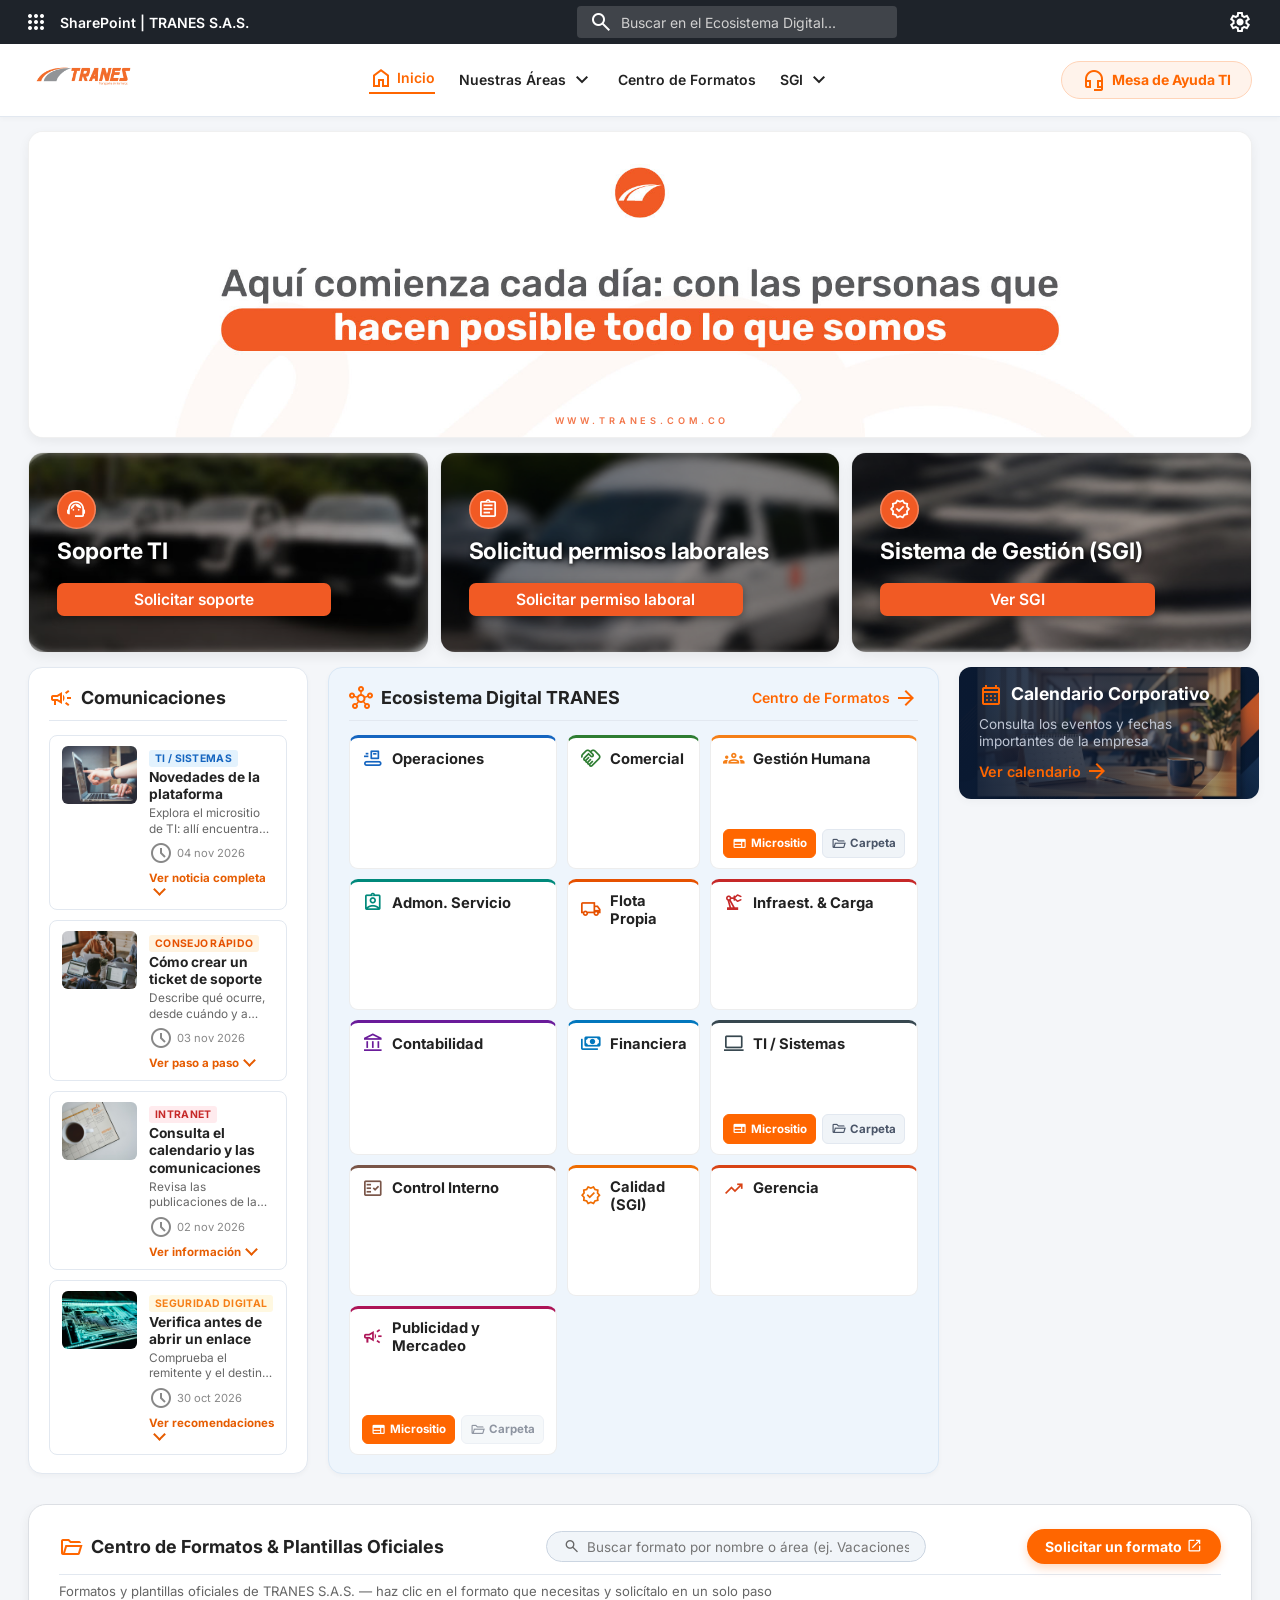
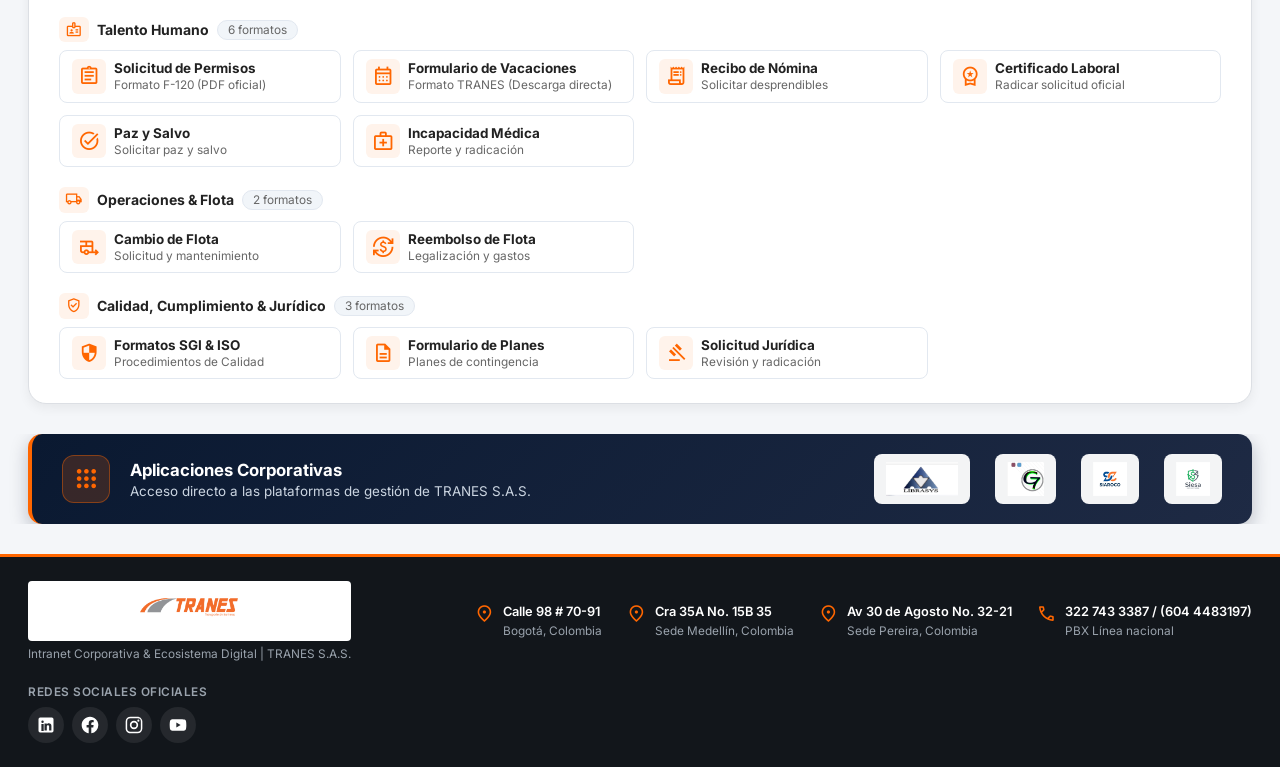
==== commit 13190985: "Actualiza diseño de intranet y micrositios Sincroniza navegación, estilos y contenido de Publicidad," ====
--- a/index.html
+++ b/index.html
@@ -1,270 +1,581 @@
-﻿<!doctype html>
-<html lang="es">
-<head>
-  <meta charset="UTF-8" />
-  <meta name="viewport" content="width=device-width, initial-scale=1.0" />
-  <meta http-equiv="X-UA-Compatible" content="IE=edge" />
-  <meta name="description" content="Micrositio corporativo de Publicidad y Mercadeo de TRANES S.A.S.: marca, diseño, redes sociales, guías y equipo." />
-  <title>Publicidad y Mercadeo | Intranet Corporativa TRANES</title>
-  <script src="../micrositios-theme.js"></script>
-
-  <!-- Preconnect y Fuentes -->
-  <link rel="preconnect" href="https://fonts.googleapis.com" />
-  <link rel="preconnect" href="https://fonts.gstatic.com" crossorigin />
-  <link href="https://fonts.googleapis.com/css2?family=Inter:wght@400;500;600;700;800&family=Caveat:wght@600;700&display=swap" rel="stylesheet" />
-  <link rel="stylesheet" href="https://fonts.googleapis.com/css2?family=Material+Symbols+Outlined:opsz,wght,FILL,GRAD@20..48,100..700,0..1,-50..200" />
-
-  <!-- Estilos del sistema de diseño -->
-  <link rel="stylesheet" href="../styles.css?v=25" />
-  <link rel="stylesheet" href="publicidad.css?v=8" />
-  <link rel="stylesheet" href="../micrositios-theme.css?v=2" />
-
-  <!-- Preload banner de fondo -->
-  <link rel="preload" as="image" href="assets/hero-publicidad.jpg" />
-</head>
-<body class="pub-page">
-  <a href="#contenido" class="skip-nav">Saltar al contenido principal</a>
-
-  <!-- =========================================================
-       BARRA DE NAVEGACIÓN SUPERIOR (OSCURA — IDÉNTICA A TI Y GH)
-       ========================================================= -->
-  <header class="ti-nav" role="banner">
-    <a class="ti-brand" href="../index.html" aria-label="TRANES — Volver a la intranet">
-      <span class="ti-logo-clip">
-        <img src="assets/logo-tranes-oficial.png" alt="TRANES" width="396" height="170" />
-      </span>
-    </a>
-
-    <button class="mobile-toggle" aria-label="Abrir menú de navegación" aria-expanded="false" aria-controls="navlinks">
-      <span class="material-symbols-outlined">menu</span>
-    </button>
-
-    <div class="navlinks" id="navlinks">
-      <a href="../index.html"><span class="material-symbols-outlined" aria-hidden="true">home</span> Inicio</a>
-
-      <div class="dropdown">
-        <button class="dropdown-toggle" type="button" aria-expanded="false" aria-controls="menu-areas">
-          Nuestras Áreas <span class="material-symbols-outlined" aria-hidden="true">expand_more</span>
-        </button>
-        <div class="dropdown-menu menu-grid-areas" id="menu-areas" role="menu">
-          <!-- Renderizado dinámicamente desde publicidad.js -->
-        </div>
-      </div>
-
-      <div class="dropdown">
-        <button class="dropdown-toggle" type="button" aria-expanded="false" aria-controls="menu-formatos">
-          Centro de Formatos <span class="material-symbols-outlined" aria-hidden="true">expand_more</span>
-        </button>
-        <div class="dropdown-menu" id="menu-formatos" role="menu">
-          <!-- Renderizado dinámicamente desde publicidad.js -->
-        </div>
-      </div>
-
-      <a class="active" href="index.html" aria-current="page">Publicidad y Mercadeo</a>
-
-      <div class="dropdown">
-        <button class="dropdown-toggle" type="button" aria-expanded="false" aria-controls="menu-sgi">
-          SGI <span class="material-symbols-outlined" aria-hidden="true">expand_more</span>
-        </button>
-        <div class="dropdown-menu" id="menu-sgi" role="menu">
-          <!-- Renderizado dinámicamente desde publicidad.js -->
-        </div>
-      </div>
-    </div>
-
-    <div class="navright">
-      <a class="nav-btn-highlight" href="https://forms.cloud.microsoft/r/9v1tzA7sRX?origin=lprLink" target="_blank" rel="noopener">
-        <span class="material-symbols-outlined" aria-hidden="true">palette</span> Solicitar pieza publicitaria
-      </a>
-    </div>
-  </header>
-
-  <!-- =========================================================
-       CONTENIDO PRINCIPAL
-       ========================================================= -->
-  <main class="pub-main" id="contenido">
-
-    <!-- 1. BANNER PRINCIPAL (HERO CON ESTRUCTURA EXACTA A TI) -->
-    <section class="pub-hero" aria-labelledby="hero-title">
-      <div class="pub-hero-media">
-        <img src="assets/hero-publicidad.jpg" alt="Flota de vehículos TRANES en carretera" width="1972" height="720" fetchpriority="high" />
-        <span class="pub-hero-scrim" aria-hidden="true"></span>
-      </div>
-
-      <div class="pub-hero-content">
-        <span class="pub-hero-badge" aria-hidden="true">
-          <span class="material-symbols-outlined">campaign</span>
-          <span class="material-symbols-outlined pub-hero-badge-sub">brush</span>
-        </span>
-
-        <div class="pub-hero-text">
-          <h1 id="hero-title">Publicidad <span class="pub-hero-conjunction">y</span> <span class="pub-hero-accent">Mercadeo</span></h1>
-          <span class="pub-hero-rule" aria-hidden="true"></span>
-          <ul class="pub-hero-bullets">
-            <li>Marca</li>
-            <li>Diseño</li>
-            <li>Redes</li>
-            <li>Comunicación</li>
-          </ul>
-          <p class="pub-hero-lead">Gestionamos la identidad visual y la comunicación estratégica de TRANES, asegurando que nuestra marca inspire confianza y profesionalismo en cada punto de contacto.</p>
-        </div>
-      </div>
-    </section>
-
-    <!-- 2. ACCESOS RÁPIDOS (4 CARDS CON ICONO, TEXTO Y FLECHA CIRCULAR) -->
-    <section class="pub-panel" id="accesos" aria-labelledby="accesos-title">
-      <header class="pub-sec-head">
-        <span class="pub-sec-icon" aria-hidden="true"><span class="material-symbols-outlined">bolt</span></span>
-        <div class="pub-sec-titles">
-          <h2 id="accesos-title">Accesos rápidos</h2>
-          <p>Encuentre en este espacio las herramientas y los recursos de mayor uso.</p>
-        </div>
-        <a class="pub-view-all" href="#guias">Todo en un solo lugar <span class="material-symbols-outlined" aria-hidden="true">arrow_forward</span></a>
-      </header>
-      <div class="pub-quick-grid" id="quick-grid"></div>
-    </section>
-
-    <!-- 3. GUÍAS Y TUTORIALES (4 CARDS EXACTAS AL FORMATO DE TI) -->
-    <section class="pub-panel pub-guides" id="guias" aria-labelledby="guias-title">
-      <header class="pub-sec-head">
-        <span class="pub-sec-icon" aria-hidden="true"><span class="material-symbols-outlined">menu_book</span></span>
-        <div class="pub-sec-titles">
-          <h2 id="guias-title">Guías y tutoriales</h2>
-          <p>Consulte guías prácticas y recursos para sus solicitudes de comunicación.</p>
-        </div>
-        <a class="pub-view-all" href="#politicas">Ver políticas <span class="material-symbols-outlined" aria-hidden="true">arrow_forward</span></a>
-      </header>
-      <div class="pub-guide-grid" id="guide-grid"></div>
-    </section>
-
-    <!-- 4. ¿QUÉ HACE EL ÁREA DE PUBLICIDAD? (GRID 3x2) -->
-    <section class="pub-panel" id="servicios" aria-labelledby="servicios-title">
-      <header class="pub-sec-head">
-        <span class="pub-sec-icon" aria-hidden="true"><span class="material-symbols-outlined">brush</span></span>
-        <div class="pub-sec-titles">
-          <h2 id="servicios-title">¿Qué hace el área de Publicidad?</h2>
-          <p>Nuestros servicios y responsabilidades.</p>
-        </div>
-      </header>
-      <div class="pub-services-grid" id="services-grid"></div>
-      <p class="pub-panel-foot">
-        <span class="material-symbols-outlined" aria-hidden="true">help</span>
-        ¿Requiere una pieza visual o de comunicación específica? Cuéntenos su necesidad y la desarrollaremos junto con usted.
-        <a href="https://forms.cloud.microsoft/r/9v1tzA7sRX?origin=lprLink" target="_blank" rel="noopener">Solicitar pieza publicitaria <span class="material-symbols-outlined" aria-hidden="true">arrow_forward</span></a>
-      </p>
-    </section>
-
-    <!-- 5. EQUIPO DE PUBLICIDAD Y MERCADEO -->
-    <section class="pub-panel" id="equipo" aria-labelledby="equipo-title">
-      <header class="pub-sec-head">
-        <span class="pub-sec-icon" aria-hidden="true"><span class="material-symbols-outlined">groups</span></span>
-        <div class="pub-sec-titles">
-          <h2 id="equipo-title">Equipo de Publicidad y Mercadeo</h2>
-          <p>Conozca al equipo responsable de la imagen y la comunicación de TRANES.</p>
-        </div>
-      </header>
-      <div class="pub-team-grid" id="team-grid"></div>
-    </section>
-
-    <!-- 6. PROCESO CREATIVO (BANNER AZUL MARINO OSCURO CON FONDO TRANES) -->
-    <section class="pub-process" id="proceso" aria-labelledby="proceso-title">
-      <div class="pub-process-bg" aria-hidden="true">
-        <img src="assets/proceso-creativo.svg" alt="" width="1600" height="560" loading="lazy" />
-      </div>
-
-      <div class="pub-process-inner">
-        <header class="pub-process-head">
-          <div class="pub-process-title">
-            <span class="pub-process-icon" aria-hidden="true"><span class="material-symbols-outlined">auto_awesome</span></span>
-            <div>
-              <h2 id="proceso-title">Nuestro proceso creativo</h2>
-              <p>Desde el brief inicial hasta la publicación final.</p>
-            </div>
-          </div>
-
-          <div class="pub-process-sign">
-            <p class="pub-script">¡Juntos proyectamos lo mejor de TRANES!</p>
-            <span class="ti-logo-clip ti-logo-clip--sm">
-              <img src="assets/logo-tranes-oficial.png" alt="TRANES" width="396" height="170" loading="lazy" />
-            </span>
-          </div>
-        </header>
-
-        <ol class="pub-steps" id="process-steps"></ol>
-      </div>
-    </section>
-
-    <!-- 7. CENTRO DE POLÍTICAS (4 TARJETAS CON BORDE SUAVE) -->
-    <section class="pub-panel" id="politicas" aria-labelledby="politicas-title">
-      <header class="pub-sec-head">
-        <span class="pub-sec-icon" aria-hidden="true"><span class="material-symbols-outlined">policy</span></span>
-        <div class="pub-sec-titles">
-          <h2 id="politicas-title">Centro de directrices y políticas</h2>
-          <p>Lineamientos institucionales y normativa de marca.</p>
-        </div>
-      </header>
-      <div class="pub-policies-grid" id="policies-grid"></div>
-    </section>
-
-  </main>
-
-  <!-- =========================================================
-       PIE DE PÁGINA (IDÉNTICO A TI / SISTEMAS)
-       ========================================================= -->
-  <footer class="ti-footer" role="contentinfo">
-    <div class="ti-footer-inner">
-      <div class="ti-footer-brand">
-        <span class="ti-logo-clip">
-          <img src="assets/logo-tranes-oficial.png" alt="TRANES" width="396" height="170" loading="lazy" />
-        </span>
-        <div>
-          <p class="ti-footer-copy">Intranet Corporativa &amp; Ecosistema Digital | TRANES S.A.S.</p>
-          <nav class="ti-breadcrumb" aria-label="Ubicación">
-            <a href="../index.html">Intranet Corporativa</a>
-            <span class="material-symbols-outlined" aria-hidden="true">chevron_right</span>
-            <span>Nuestras Áreas</span>
-            <span class="material-symbols-outlined" aria-hidden="true">chevron_right</span>
-            <strong class="current">Publicidad y Mercadeo</strong>
-          </nav>
-        </div>
-      </div>
-      <nav class="ti-footer-links" aria-label="Accesos rápidos a otras áreas">
-        <a href="../ti-sistemas.html">TI / Sistemas</a>
-        <span class="sep" aria-hidden="true">·</span>
-        <a href="../gestion-humana.html">Gestión Humana</a>
-        <span class="sep" aria-hidden="true">·</span>
-        <a href="../index.html">Inicio</a>
-      </nav>
-      <div class="ti-footer-right">
-        <a class="ti-footer-help" href="https://forms.cloud.microsoft/r/9v1tzA7sRX?origin=lprLink" target="_blank" rel="noopener">
-          <span class="material-symbols-outlined" aria-hidden="true">palette</span> Solicitar pieza publicitaria
-        </a>
-        <span class="ti-footer-current">
-          <span class="material-symbols-outlined" aria-hidden="true">campaign</span> Publicidad
-        </span>
-      </div>
-    </div>
-  </footer>
-
-  <!-- MODAL DE GUÍAS -->
-  <div class="pub-modal-overlay" id="guide-modal" role="dialog" aria-modal="true" aria-labelledby="modal-title">
-    <div class="pub-dialog">
-      <div class="pub-dialog-media">
-        <img id="modal-img" src="" alt="" />
-        <button type="button" class="pub-dialog-close" onclick="pubCloseGuide()" aria-label="Cerrar guía">
-          <span class="material-symbols-outlined" aria-hidden="true">close</span>
-        </button>
-      </div>
-      <div class="pub-dialog-body">
-        <span class="pub-tag" id="modal-tag"></span>
-        <h2 id="modal-title"></h2>
-        <p class="pub-dialog-desc" id="modal-desc"></p>
-        <ol class="pub-dialog-steps" id="modal-steps"></ol>
-        <div class="pub-dialog-actions" id="modal-actions"></div>
-      </div>
-    </div>
-  </div>
-
-  <script src="publicidad.js?v=13"></script>
-</body>
-</html>
+<!doctype html>
+<html lang="es">
+<head>
+  <meta charset="UTF-8" />
+  <meta name="viewport" content="width=device-width, initial-scale=1.0" />
+  <meta http-equiv="X-UA-Compatible" content="IE=edge" />
+  <title>TRÁNES S.A.S. | Intranet Corporativa & Ecosistema Digital</title>
+
+  <!-- PRECONNECT: conexión temprana a dominios externos -->
+  <link rel="preconnect" href="https://fonts.googleapis.com" />
+  <link rel="preconnect" href="https://fonts.gstatic.com" crossorigin />
+
+  <!-- PRELOAD: recurso crítico de fuentes (font-display=swap evita bloqueo) -->
+  <link rel="preload" as="style" href="https://fonts.googleapis.com/css2?family=Inter:wght@400;500;600;700;800&family=Caveat:wght@600;700&display=swap" />
+  <link rel="stylesheet" href="https://fonts.googleapis.com/css2?family=Inter:wght@400;500;600;700;800&family=Caveat:wght@600;700&display=swap" media="print" onload="this.media='all'" />
+
+  <!-- CSS CRÍTICO: carga síncrona -->
+  <link rel="stylesheet" href="styles.css?v=18" />
+
+  <!-- Material Symbols: carga asíncrona para no bloquear renderizado -->
+  <link rel="preload" as="style" href="https://fonts.googleapis.com/css2?family=Material+Symbols+Outlined:opsz,wght,FILL,GRAD@20..48,100..700,0..1,-50..200" />
+  <link rel="stylesheet" href="https://fonts.googleapis.com/css2?family=Material+Symbols+Outlined:opsz,wght,FILL,GRAD@20..48,100..700,0..1,-50..200" media="print" onload="this.media='all'" />
+
+  <noscript>
+    <link rel="stylesheet" href="https://fonts.googleapis.com/css2?family=Material+Symbols+Outlined:opsz,wght,FILL,GRAD@20..48,100..700,0..1,-50..200" />
+    <link rel="stylesheet" href="https://fonts.googleapis.com/css2?family=Inter:wght@400;500;600;700;800&family=Caveat:wght@600;700&display=swap" />
+    <link rel="stylesheet" href="styles.css?v=18" />
+  </noscript>
+
+  <!-- PRELOAD: imágenes LCP ( Largest Contentful Paint ) -->
+  <link rel="preload" as="image" href="banner-hero.jpg" />
+  <link rel="preload" as="image" href="assets/1 (1).jpg" />
+</head>
+<body>
+  <a href="#inicio" class="skip-nav">Saltar al contenido principal</a>
+
+  <!-- BARRA SUPERIOR DE SHAREPOINT -->
+  <header class="topbar" role="banner">
+    <div class="topbar-left">
+      <button class="app-grid" aria-label="Aplicaciones"><span class="material-symbols-outlined">apps</span></button>
+      <span>SharePoint | TRANES S.A.S.</span>
+    </div>
+    <div class="search">
+      <span class="material-symbols-outlined search-icon" aria-hidden="true">search</span>
+      <input placeholder="Buscar en el Ecosistema Digital..." aria-label="Buscar en el Ecosistema Digital" />
+    </div>
+    <div class="top-actions">
+      <div class="top-action">
+        <button class="top-action-btn" aria-label="Configuración y accesibilidad" aria-expanded="false" aria-controls="panel-config" data-panel="panel-config" title="Configuración y accesibilidad">
+          <span class="material-symbols-outlined">settings</span>
+        </button>
+        <div class="topbar-panel" id="panel-config" role="dialog" aria-label="Configuración y accesibilidad">
+          <div class="tp-head">
+            <span class="material-symbols-outlined" aria-hidden="true">tune</span>
+            <strong>Configuración</strong>
+            <small>Personaliza tu vista y accesibilidad</small>
+          </div>
+          <div class="tp-body">
+            <p class="tp-label">Tema de visualización</p>
+            <div class="theme-options" role="group" aria-label="Tema de visualización">
+              <button type="button" class="theme-opt is-active" data-theme="default">
+                <span class="swatch swatch-default" aria-hidden="true"></span> Claro
+              </button>
+              <button type="button" class="theme-opt" data-theme="dark">
+                <span class="swatch swatch-dark" aria-hidden="true"></span> Oscuro
+              </button>
+              <button type="button" class="theme-opt" data-theme="blue">
+                <span class="swatch swatch-blue" aria-hidden="true"></span> Azul
+              </button>
+            </div>
+
+            <p class="tp-label">Texto y accesibilidad</p>
+            <div class="pref-row">
+              <span class="pref-name">Tamaño de texto</span>
+              <div class="textsize-group" role="group" aria-label="Tamaño de texto">
+                <button type="button" data-textsize="0">A</button>
+                <button type="button" data-textsize="1">A+</button>
+                <button type="button" data-textsize="2">A++</button>
+              </div>
+            </div>
+            <label class="tp-switch">
+              <input type="checkbox" data-contrast />
+              <span class="tp-slider" aria-hidden="true"></span>
+              <span>Alto contraste</span>
+            </label>
+
+            <p class="tp-label">Estilo visual</p>
+            <label class="tp-switch">
+              <input type="checkbox" id="opt-classic" />
+              <span class="tp-slider" aria-hidden="true"></span>
+              <span>Botones clásicos (planos)</span>
+            </label>
+
+            <button type="button" class="tp-reset" id="opt-reset">
+              <span class="material-symbols-outlined" aria-hidden="true">restart_alt</span> Restablecer preferencias
+            </button>
+          </div>
+        </div>
+      </div>
+    </div>
+  </header>
+
+  <!-- NAVEGACIÓN PRINCIPAL -->
+  <nav class="mainnav" role="navigation" aria-label="Navegación principal">
+    <a class="brand" href="#inicio" aria-label="TRÁNES - Inicio">
+      <img src="assets/logo-tranes-oficial.png" alt="TRANES" class="brand-logo-img" />
+    </a>
+
+    <button class="mobile-toggle" aria-label="Abrir menú de navegación" aria-expanded="false" aria-controls="navlinks">
+      <span class="material-symbols-outlined">menu</span>
+    </button>
+    
+    <div class="navlinks" id="navlinks">
+      <a class="active" href="#inicio"><span class="material-symbols-outlined">home</span> Inicio</a>
+      
+      <div class="dropdown">
+        <button class="dropdown-toggle" aria-expanded="false" aria-controls="menu-areas">
+          Nuestras Áreas <span class="material-symbols-outlined">expand_more</span>
+        </button>
+        <div class="dropdown-menu menu-grid-areas" id="menu-areas" role="menu">
+          <a href="#area-operaciones" role="menuitem"><span class="material-symbols-outlined">conveyor_belt</span> Operaciones</a>
+          <a href="#area-comercial" role="menuitem"><span class="material-symbols-outlined">handshake</span> Comercial</a>
+          <a href="gestion-humana.html" role="menuitem"><span class="material-symbols-outlined">groups</span> Gestión Humana</a>
+          <a href="#area-admon" role="menuitem"><span class="material-symbols-outlined">assignment_ind</span> Admon. Servicio</a>
+          <a href="#area-flota" role="menuitem"><span class="material-symbols-outlined">local_shipping</span> Flota Propia</a>
+          <a href="#area-infraestructura" role="menuitem"><span class="material-symbols-outlined">precision_manufacturing</span> Infraestructura</a>
+          <a href="#area-contabilidad" role="menuitem"><span class="material-symbols-outlined">account_balance</span> Contabilidad</a>
+          <a href="#area-financiera" role="menuitem"><span class="material-symbols-outlined">payments</span> Financiera</a>
+          <a href="ti-sistemas.html" role="menuitem"><span class="material-symbols-outlined">computer</span> TI / Sistemas</a>
+          <a href="#area-control" role="menuitem"><span class="material-symbols-outlined">fact_check</span> Control Interno</a>
+          <a href="#area-calidad" role="menuitem"><span class="material-symbols-outlined">verified</span> Calidad / SGI</a>
+          <a href="#area-gerencia" role="menuitem"><span class="material-symbols-outlined">trending_up</span> Gerencia</a>
+          <a href="publicidad.html" role="menuitem"><span class="material-symbols-outlined">campaign</span> Publicidad y Mercadeo</a>
+        </div>
+      </div>
+
+      <a href="#formatos">Centro de Formatos</a>
+
+      <div class="dropdown">
+        <button class="dropdown-toggle" aria-expanded="false" aria-controls="menu-sgi">
+          SGI <span class="material-symbols-outlined">expand_more</span>
+        </button>
+        <div class="dropdown-menu" id="menu-sgi" role="menu">
+          <a href="#sgi-reglamento" role="menuitem"><span class="material-symbols-outlined">policy</span> Reglamento interno</a>
+          <a href="#sgi-privacidad" role="menuitem"><span class="material-symbols-outlined">security</span> Privacidad de datos y IA</a>
+          <a href="#sgi-riesgos" role="menuitem"><span class="material-symbols-outlined">warning</span> Matriz de riesgos</a>
+          <a href="#sgi-calidad" role="menuitem"><span class="material-symbols-outlined">verified</span> Calidad y certificaciones</a>
+        </div>
+      </div>
+    </div>
+
+    <div class="navright">
+      <a href="https://m365.cloud.microsoft/m365apps/75f31797-37c9-498e-8dc9-53c16a36afca?auth=2&amp;home=1&amp;origindomain=microsoft365&amp;client-request-id=19eeea6b-6a4e-407d-900d-0381fd544701" target="_blank" class="nav-btn nav-btn-highlight" title="Mesa de Ayuda TI — Crear y consultar tickets" rel="noopener">
+        <span class="material-symbols-outlined">headset_mic</span> Mesa de Ayuda TI
+      </a>
+    </div>
+  </nav>
+
+  <main id="inicio">
+    <!-- HERO BANNER INSTITUCIONAL TRANES (16:9, recortado a 4:1 en desktop) -->
+    <section class="hero" role="region" aria-label="Banner de bienvenida de la intranet TRANES">
+      <div class="hero-frame">
+        <img class="hero-bg" src="banner-hero.jpg" width="2000" height="1125" alt="Aquí comienza cada día: con las personas que hacen posible todo lo que somos" fetchpriority="high" />
+        <span class="hero-site">WWW.TRANES.COM.CO</span>
+      </div>
+    </section>
+
+    <!-- BANNERS DE ACCESO RÁPIDO (3 BANNERS SUPERIORES) -->
+    <section class="feature-grid" aria-label="Accesos destacados">
+      <a href="https://m365.cloud.microsoft/m365apps/75f31797-37c9-498e-8dc9-53c16a36afca?auth=2&amp;home=1&amp;origindomain=microsoft365&amp;client-request-id=19eeea6b-6a4e-407d-900d-0381fd544701" target="_blank" rel="noopener" class="feature-card feature-card-with-text" title="Soporte TI" aria-label="Banner de Soporte TI">
+        <img src="assets/1 (1).jpg" class="card-bg-img-absolute" alt="Consulta tu Flota y Monitoreo GPS" width="1200" height="630" />
+        <div class="card-overlay-mimic">
+          <div class="card-icon-mimic"><span class="material-symbols-outlined" aria-hidden="true">support_agent</span></div>
+          <div class="card-text-mimic">
+              <h3>Soporte TI</h3>
+          </div>
+          <div class="banner-btn-mimic">Solicitar soporte</div>
+        </div>
+      </a>
+
+      <a href="https://tranes1.sharepoint.com/sites/TIDESARROLLOSOFTWARE/_layouts/15/listforms.aspx?cid=MTQ2ZjBjMjktMDczYy00MTQ2LWI5MmUtMjlhNjA2YmQ4NGUx&amp;nav=M2ZlZGUwN2MtMzE5Ny00MWFlLThjZGMtM2Y4ZTBjMTNkYTRk&amp;TeamsCID=5e632a9c-2fc9-4bac-93bb-3dbb7768507d&amp;OR=Teams-HL&amp;CT=1790869530429&amp;xsdata=[base64]%3D&amp;sdata=OWN5WUkvSzdOdGFWam0remRlbVlIS0srVWFIYUw1T3BzTEgzdkFSRUtWRT0%3D&amp;ovuser=50635641-caed-4bd9-9636-ef06f52b9199%2CAprendizti2%40tranes.com.co&amp;clickparams=eyJBcHBOYW1lIjoiVGVhbXMtV2ViIiwiQXBwVmVyc2lvbiI6IjE0MTUvMjYxMDAyMTIwMTgiLCJIYXNGZWRlcmF0ZWRVc2VyIjpmYWxzZX0%3D" target="_blank" rel="noopener" class="feature-card feature-card-with-text" title="Solicitud permisos laborales" aria-label="Banner de solicitud de permisos laborales">
+        <img src="assets/bg_tramites.png" class="card-bg-img-absolute" alt="Solicitud permisos laborales" width="1200" height="630" />
+        <div class="card-overlay-mimic">
+          <div class="card-icon-mimic"><span class="material-symbols-outlined" aria-hidden="true">assignment</span></div>
+          <div class="card-text-mimic">
+              <h3>Solicitud permisos laborales</h3>
+          </div>
+          <div class="banner-btn-mimic">Solicitar permiso laboral</div>
+        </div>
+      </a>
+
+      <a href="#sgi" class="feature-card feature-card-with-text" id="sgi" title="Sistema de Gestión Integrado (SGI)" aria-label="Banner del Sistema de Gestión Integrado">
+        <img src="assets/bg_sgi.png" class="card-bg-img-absolute" alt="Sistema de Gestión Integrado (SGI)" width="1200" height="630" />
+        <div class="card-overlay-mimic">
+          <div class="card-icon-mimic"><span class="material-symbols-outlined" aria-hidden="true">verified</span></div>
+          <div class="card-text-mimic">
+              <h3>Sistema de Gestión (SGI)</h3>
+          </div>
+          <div class="banner-btn-mimic">Ver SGI</div>
+        </div>
+      </a>
+    </section>
+
+    <!-- LAYOUT PRINCIPAL (COMUNICACIONES, ECOSISTEMA DIGITAL Y WIDGETS) -->
+    <section class="main-content-layout">
+      <!-- COMUNICACIONES INTERNAS -->
+      <div class="col-comunicaciones" id="comunicaciones">
+        <div class="section-header">
+          <div class="header-title">
+            <span class="material-symbols-outlined orange-icon" aria-hidden="true">campaign</span>
+            <h2>Comunicaciones</h2>
+          </div>
+        </div>
+        
+        <div class="news-list">
+          <article class="news-item">
+            <div class="news-thumb" style="background-image: url('assets/news-platform.jpg');" role="img" aria-label="Colaboradores consultando una plataforma en su computador" loading="lazy"></div>
+            <div class="news-info">
+              <span class="tag tag-blue">TI / Sistemas</span>
+              <h3><a href="ti-sistemas.html">Novedades de la plataforma</a></h3>
+              <p>Explora el micrositio de TI: allí encuentras guías, buenas prácticas, equipo y acceso a la Mesa de Ayuda.</p>
+              <small><span class="material-symbols-outlined icon-small" aria-hidden="true">schedule</span> <time datetime="2026-11-04">04 nov 2026</time></small>
+              <details class="news-expanded">
+                <summary><span class="news-more">Ver noticia completa</span><span class="news-less">Ver menos</span></summary>
+                <div class="news-expanded-content">
+                  <p>En el micrositio de TI / Sistemas puedes consultar las guías y buenas prácticas, conocer al equipo y encontrar los accesos a los servicios de soporte.</p>
+                  <a href="ti-sistemas.html">Visitar TI / Sistemas</a>
+                </div>
+              </details>
+            </div>
+          </article>
+          <article class="news-item">
+            <div class="news-thumb" style="background-image: url('assets/news-ticket.jpg');" role="img" aria-label="Equipo colaborando frente a sus computadores" loading="lazy"></div>
+            <div class="news-info">
+              <span class="tag tag-orange">Consejo rápido</span>
+              <h3><a href="ti-sistemas.html#guias">Cómo crear un ticket de soporte</a></h3>
+              <p>Describe qué ocurre, desde cuándo y a quién afecta. Adjunta una captura del error para ayudar al equipo a resolverlo.</p>
+              <small><span class="material-symbols-outlined icon-small" aria-hidden="true">schedule</span> <time datetime="2026-11-03">03 nov 2026</time></small>
+              <details class="news-expanded">
+                <summary><span class="news-more">Ver paso a paso</span><span class="news-less">Ver menos</span></summary>
+                <div class="news-expanded-content">
+                  <ol>
+                    <li>Abre la Mesa de Ayuda TI.</li>
+                    <li>Crea una solicitud en el tablero de soporte.</li>
+                    <li>Indica qué equipo o servicio presenta el problema y desde cuándo.</li>
+                    <li>Adjunta una captura o el mensaje de error y guarda el ticket.</li>
+                  </ol>
+                  <a href="ti-sistemas.html#guias">Consultar guía completa</a>
+                </div>
+              </details>
+            </div>
+          </article>
+          <article class="news-item">
+            <div class="news-thumb" style="background-image: url('assets/news-calendar.jpg');" role="img" aria-label="Calendario mensual de actividades" loading="lazy"></div>
+            <div class="news-info">
+              <span class="tag tag-red">Intranet</span>
+              <h3>Consulta el calendario y las comunicaciones</h3>
+              <p>Revisa las publicaciones de la intranet y el calendario para tener presentes las actividades y fechas importantes.</p>
+              <small><span class="material-symbols-outlined icon-small" aria-hidden="true">schedule</span> <time datetime="2026-11-02">02 nov 2026</time></small>
+              <details class="news-expanded">
+                <summary><span class="news-more">Ver información</span><span class="news-less">Ver menos</span></summary>
+                <div class="news-expanded-content">
+                  <p>Consulta el calendario corporativo para revisar las fechas y actividades publicadas. Las comunicaciones de la intranet se actualizarán aquí.</p>
+                  <a href="calendario.html">Abrir calendario</a>
+                </div>
+              </details>
+            </div>
+          </article>
+          <article class="news-item">
+            <div class="news-thumb" style="background-image: url('assets/news-security.jpg');" role="img" aria-label="Circuitos y tecnología digital" loading="lazy"></div>
+            <div class="news-info">
+              <span class="tag tag-yellow">Seguridad digital</span>
+              <h3>Verifica antes de abrir un enlace</h3>
+              <p>Comprueba el remitente y el destino del enlace. Si algo parece sospechoso, no compartas tus claves y consulta con TI.</p>
+              <small><span class="material-symbols-outlined icon-small" aria-hidden="true">schedule</span> <time datetime="2026-10-30">30 oct 2026</time></small>
+              <details class="news-expanded">
+                <summary><span class="news-more">Ver recomendaciones</span><span class="news-less">Ver menos</span></summary>
+                <div class="news-expanded-content">
+                  <ul>
+                    <li>Revisa cuidadosamente la dirección del remitente y del sitio antes de iniciar sesión.</li>
+                    <li>No compartas contraseñas ni códigos de verificación.</li>
+                    <li>Si el mensaje o el enlace te parece sospechoso, no lo abras y consulta con el equipo de TI.</li>
+                  </ul>
+                  <a href="ti-sistemas.html">Más información de seguridad digital</a>
+                </div>
+              </details>
+            </div>
+          </article>
+        </div>
+      </div>
+
+      <!-- MÓDULO CENTRAL: ECOSISTEMA DIGITAL & NUESTRAS ÁREAS -->
+      <div class="col-center" id="ecosistema">
+        <div class="areas-container" id="areas">
+          <div class="section-header">
+            <div class="header-title">
+              <span class="material-symbols-outlined orange-icon" aria-hidden="true">hub</span>
+              <h2>Ecosistema Digital TRANES</h2>
+            </div>
+            <a href="#formatos" class="view-all">Centro de Formatos <span class="material-symbols-outlined" aria-hidden="true">arrow_forward</span></a>
+          </div>
+
+          <div class="area-grid-13">
+            <a class="area-card" id="area-operaciones" href="https://tranes1.sharepoint.com/sites/Intranet/Documentos%20compartidos/Forms/AllItems.aspx?d=w69fc63b8a96c5936bd11598d515c6d57&amp;csf=1&amp;web=1&amp;e=qfbnEu&amp;ovuser=50635641%2Dcaed%2D4bd9%2D9636%2Def06f52b9199%2CAprendizti2%40tranes%2Ecom%2Eco&amp;TeamsCID=e3631169%2Deabb%2D42eb%2D8deb%2D8d2508c8ceef&amp;OR=Teams%2DHL&amp;CT=1791396782035&amp;clickparams=eyJBcHBOYW1lIjoiVGVhbXMtRGVza3RvcCIsIkFwcFZlcnNpb24iOiI0OS8yNjA5MDMxNTgyMCIsIkhhc0ZlZGVyYXRlZFVzZXIiOmZhbHNlfQ%3D%3D&amp;CID=e79b42a2%2D108d%2Df000%2D7d4c%2Dbe20db371247&amp;cidOR=SPO&amp;FolderCTID=0x0120009D626C6DF11AB5438265727F0FFD326C&amp;id=%2Fsites%2FIntranet%2FDocumentos%20compartidos%2FOPERACIONES%2FLOGISTICA%20Y%20TRAMITES%202024" target="_blank" rel="noopener" style="--col-accent: #1565c0;">
+              <div class="area-head"><span class="material-symbols-outlined" aria-hidden="true">conveyor_belt</span> Operaciones</div>
+            </a>
+
+            <a class="area-card" id="area-comercial" href="https://tranes1.sharepoint.com/sites/Intranet/Documentos%20compartidos/Forms/AllItems.aspx?d=w04b3a7c2f59d42e2a7b603bf8b419037&amp;csf=1&amp;web=1&amp;e=KhSMST&amp;ovuser=50635641%2Dcaed%2D4bd9%2D9636%2Def06f52b9199%2CAprendizti2%40tranes%2Ecom%2Eco&amp;TeamsCID=c59682c3%2D33ba%2D49f8%2D98ec%2D8ddd5d1d101b&amp;OR=Teams%2DHL&amp;CT=1791406014583&amp;clickparams=eyJBcHBOYW1lIjoiVGVhbXMtRGVza3RvcCIsIkFwcFZlcnNpb24iOiI0OS8yNjA5MDMxNTgyMCIsIkhhc0ZlZGVyYXRlZFVzZXIiOmZhbHNlfQ%3D%3D&amp;CID=b5a442a2%2Db0a2%2Df000%2D7d4c%2Db21d87c0c52f&amp;cidOR=SPO&amp;FolderCTID=0x0120009D626C6DF11AB5438265727F0FFD326C&amp;id=%2Fsites%2FIntranet%2FDocumentos%20compartidos%2FCOMERCIAL" target="_blank" rel="noopener" style="--col-accent: #2e7d32;">
+              <div class="area-head"><span class="material-symbols-outlined" aria-hidden="true">handshake</span> Comercial</div>
+            </a>
+
+            <div class="area-card" id="area-gh" style="--col-accent: #f57f17;">
+              <div class="area-head"><span class="material-symbols-outlined" aria-hidden="true">groups</span> Gestión Humana</div>
+              <div class="area-ti-links">
+                <a class="area-ti-go" href="gestion-humana.html" title="Abrir el micrositio de Gestión Humana"><span class="material-symbols-outlined" aria-hidden="true">web</span> Micrositio</a>
+                <a class="area-ti-folder" href="https://tranes1.sharepoint.com/sites/Intranet/Documentos%20compartidos/Forms/AllItems.aspx?d=wf2eaa67b1f844e4eba2dae4f08d41323&amp;csf=1&amp;web=1&amp;e=vaGWC0&amp;ovuser=50635641%2Dcaed%2D4bd9%2D9636%2Def06f52b9199%2CAprendizti2%40tranes%2Ecom%2Eco&amp;TeamsCID=5bf9e025%2D524d%2D449c%2D947c%2D02582bf9744f&amp;OR=Teams%2DHL&amp;CT=1791557725346&amp;clickparams=eyJBcHBOYW1lIjoiVGVhbXMtRGVza3RvcCIsIkFwcFZlcnNpb24iOiI0OS8yNjA5MTcxMjIxMyIsIkhhc0ZlZGVyYXRlZFVzZXIiOmZhbHNlfQ%3D%3D&amp;CID=643543a2%2Dc052%2Df000%2Dc4b1%2D7fd9b5bd6ddc&amp;cidOR=SPO&amp;FolderCTID=0x0120009D626C6DF11AB5438265727F0FFD326C&amp;id=%2Fsites%2FIntranet%2FDocumentos%20compartidos%2FGESTI%C3%93N%20HUMANA" target="_blank" rel="noopener" title="Abrir la carpeta de documentos de Gestión Humana en SharePoint"><span class="material-symbols-outlined" aria-hidden="true">folder_open</span> Carpeta</a>
+              </div>
+            </div>
+
+            <a class="area-card" id="area-admon" href="https://tranes1.sharepoint.com/sites/Intranet/Documentos%20compartidos/Forms/AllItems.aspx?d=wf2c07b371757443e8c7f8fe1ed202d38&amp;csf=1&amp;web=1&amp;e=WYE6WF&amp;ovuser=50635641%2Dcaed%2D4bd9%2D9636%2Def06f52b9199%2CAprendizti2%40tranes%2Ecom%2Eco&amp;TeamsCID=5b3e606b%2D93b3%2D40b8%2Db46c%2D83f2b498e726&amp;OR=Teams%2DHL&amp;CT=1791557364844&amp;clickparams=eyJBcHBOYW1lIjoiVGVhbXMtRGVza3RvcCIsIkFwcFZlcnNpb24iOiI0OS8yNjA5MTcxMjIxMyIsIkhhc0ZlZGVyYXRlZFVzZXIiOmZhbHNlfQ%3D%3D&amp;CID=0c3543a2%2Dc04f%2Df000%2D7d4c%2Dbcb42031ac53&amp;cidOR=SPO&amp;FolderCTID=0x0120009D626C6DF11AB5438265727F0FFD326C&amp;id=%2Fsites%2FIntranet%2FDocumentos%20compartidos%2FTR%C3%81MITES" target="_blank" rel="noopener" style="--col-accent: #00897b;">
+              <div class="area-head"><span class="material-symbols-outlined" aria-hidden="true">assignment_ind</span> Admon. Servicio</div></a>
+
+            <a class="area-card" id="area-flota" href="https://tranes1.sharepoint.com/:f:/r/sites/Intranet/Documentos%20compartidos/FLOTA%20PROPIA?d=w7da3fb46e50f436a878a8850b0ada885&amp;csf=1&amp;web=1&amp;e=8VM78w&amp;xsdata=[base64]%3D&amp;sdata=MlcvSnBIeGpMTy9MSUVBVjYrK29ZT0ttd0RuUzJnRGt3Z293U1IvczJxMD0%3D&amp;ovuser=50635641-caed-4bd9-9636-ef06f52b9199%2CAprendizti2%40tranes.com.co&amp;TeamsCID=ed97ee92-ab7b-4ff1-a905-09258cd256c3&amp;OR=Teams-HL&amp;CT=1791557610716&amp;clickparams=eyJBcHBOYW1lIjoiVGVhbXMtRGVza3RvcCIsIkFwcFZlcnNpb24iOiI0OS8yNjA5MTcxMjIxMyIsIkhhc0ZlZGVyYXRlZFVzZXIiOmZhbHNlfQ%3D%3D" target="_blank" rel="noopener" style="--col-accent: #e65100;">
+              <div class="area-head"><span class="material-symbols-outlined" aria-hidden="true">local_shipping</span> Flota Propia</div></a>
+
+            <a class="area-card" id="area-infraestructura" href="https://tranes1.sharepoint.com/sites/Intranet/Documentos%20compartidos/INFRAESTRUCTURA?d=w4f946c033efa4209870d7a5488136c95&amp;csf=1&amp;web=1&amp;e=GJwBhR&amp;ovuser=50635641-caed-4bd9-9636-ef06f52b9199%2cAprendizti2%40tranes.com.co&amp;TeamsCID=da9fcbb5-a2f7-4552-a7db-b5a1e5cfb826&amp;OR=Teams-HL&amp;CT=1791557804019&amp;clickparams=eyJBcHBOYW1lIjoiVGVhbXMtRGVza3RvcCIsIkFwcFZlcnNpb24iOiI0OS8yNjA5MTcxMjIxMyIsIkhhc0ZlZGVyYXRlZFVzZXIiOmZhbHNlfQ%3d%3d&amp;CID=773543a2-908a-f000-c4b1-7b93dee6299c&amp;cidOR=SPO" target="_blank" rel="noopener" style="--col-accent: #c62828;">
+              <div class="area-head"><span class="material-symbols-outlined" aria-hidden="true">precision_manufacturing</span> Infraest. & Carga</div></a>
+
+            <a class="area-card" id="area-contabilidad" href="https://tranes1.sharepoint.com/sites/Intranet/Documentos%20compartidos/Forms/AllItems.aspx?d=wbde98bdf7e95470faa2c743044d64bf3&amp;csf=1&amp;web=1&amp;e=hhrnVi&amp;ovuser=50635641%2Dcaed%2D4bd9%2D9636%2Def06f52b9199%2CAprendizti2%40tranes%2Ecom%2Eco&amp;TeamsCID=a8f2549a%2D2dfa%2D4a66%2D8928%2Da03db0b2232a&amp;OR=Teams%2DHL&amp;CT=1791406167895&amp;clickparams=eyJBcHBOYW1lIjoiVGVhbXMtRGVza3RvcCIsIkFwcFZlcnNpb24iOiI0OS8yNjA5MDMxNTgyMCIsIkhhc0ZlZGVyYXRlZFVzZXIiOmZhbHNlfQ%3D%3D&amp;CID=daa442a2%2D90fc%2Df000%2D7d4c%2Db0bc0d00c94f&amp;cidOR=SPO&amp;FolderCTID=0x0120009D626C6DF11AB5438265727F0FFD326C&amp;id=%2Fsites%2FIntranet%2FDocumentos%20compartidos%2FCONTABILIDAD" target="_blank" rel="noopener" style="--col-accent: #6a1b9a;">
+              <div class="area-head"><span class="material-symbols-outlined" aria-hidden="true">account_balance</span> Contabilidad</div>
+            </a>
+
+            <a class="area-card" id="area-financiera" href="https://tranes1.sharepoint.com/sites/Intranet/Documentos%20compartidos/Forms/AllItems.aspx?d=wafacccf7761444e09f6de248abd61b7a&amp;csf=1&amp;web=1&amp;e=RhozPf&amp;ovuser=50635641%2Dcaed%2D4bd9%2D9636%2Def06f52b9199%2CAprendizti2%40tranes%2Ecom%2Eco&amp;TeamsCID=26a1ac5c%2Dab4f%2D477e%2D9933%2D2275b3a18742&amp;OR=Teams%2DHL&amp;CT=1791557833225&amp;clickparams=eyJBcHBOYW1lIjoiVGVhbXMtRGVza3RvcCIsIkFwcFZlcnNpb24iOiI0OS8yNjA5MTcxMjIxMyIsIkhhc0ZlZGVyYXRlZFVzZXIiOmZhbHNlfQ%3D%3D&amp;CID=7e3543a2%2Dd0a9%2Df000%2D7d4c%2Dbe83dadb215b&amp;cidOR=SPO&amp;FolderCTID=0x0120009D626C6DF11AB5438265727F0FFD326C&amp;id=%2Fsites%2FIntranet%2FDocumentos%20compartidos%2FFINANCIERA" target="_blank" rel="noopener" style="--col-accent: #0277bd;">
+              <div class="area-head"><span class="material-symbols-outlined" aria-hidden="true">payments</span> Financiera</div></a>
+
+            <div class="area-card" id="area-ti" style="--col-accent: #37474f;">
+              <div class="area-head"><span class="material-symbols-outlined" aria-hidden="true">computer</span> TI / Sistemas</div>
+              <div class="area-ti-links">
+                <a class="area-ti-go" href="ti-sistemas.html" title="Abrir el micrositio de TI / Sistemas"><span class="material-symbols-outlined" aria-hidden="true">web</span> Micrositio</a>
+                <a class="area-ti-folder" href="https://tranes1.sharepoint.com/sites/Intranet/Documentos%20compartidos/Forms/AllItems.aspx?d=wcb74b119df114ecf91ba1bcb0e72edf7&amp;csf=1&amp;web=1&amp;e=XUKYFr&amp;ovuser=50635641%2Dcaed%2D4bd9%2D9636%2Def06f52b9199%2CAprendizti2%40tranes%2Ecom%2Eco&amp;TeamsCID=498f9764%2D4614%2D4d19%2D858e%2D86454789db9f&amp;OR=Teams%2DHL&amp;CT=1791399932276&amp;clickparams=eyJBcHBOYW1lIjoiVGVhbXMtRGVza3RvcCIsIkFwcFZlcnNpb24iOiI0OS8yNjA5MDMxNTgyMCIsIkhhc0ZlZGVyYXRlZFVzZXIiOmZhbHNlfQ%3D%3D&amp;CID=e89e42a2%2Df09e%2Df000%2D7d4c%2Db787d52e565d&amp;cidOR=SPO&amp;FolderCTID=0x0120009D626C6DF11AB5438265727F0FFD326C&amp;id=%2Fsites%2FIntranet%2FDocumentos%20compartidos%2FTI" target="_blank" rel="noopener" title="Abrir la carpeta de documentos del área TI en SharePoint"><span class="material-symbols-outlined" aria-hidden="true">folder_open</span> Carpeta</a>
+              </div>
+            </div>
+
+            <a class="area-card" id="area-control" href="https://tranes1.sharepoint.com/sites/Intranet/Documentos%20compartidos/CONTROL%20INTERNO?d=w5dedbd7e1d65483d8aa7b394ff925e9d&amp;csf=1&amp;web=1&amp;e=IbfcHx&amp;ovuser=50635641-caed-4bd9-9636-ef06f52b9199%2cAprendizti2%40tranes.com.co&amp;TeamsCID=a8916489-c742-4958-a5a2-a7a0f5c30157&amp;OR=Teams-HL&amp;CT=1791557427893&amp;clickparams=eyJBcHBOYW1lIjoiVGVhbXMtRGVza3RvcCIsIkFwcFZlcnNpb24iOiI0OS8yNjA5MTcxMjIxMyIsIkhhc0ZlZGVyYXRlZFVzZXIiOmZhbHNlfQ%3d%3d&amp;CID=1b3543a2-10b3-f000-7d4c-b9b1dc1cd13b&amp;cidOR=SPO" target="_blank" rel="noopener" style="--col-accent: #795548;">
+              <div class="area-head"><span class="material-symbols-outlined" aria-hidden="true">fact_check</span> Control Interno</div></a>
+
+            <a class="area-card" id="area-calidad" href="https://tranes1.sharepoint.com/sites/Intranet/Documentos%20compartidos/Forms/AllItems.aspx?d=wc7687181e4ca4eab82b5ce8bee0712d8&amp;csf=1&amp;web=1&amp;e=KL5hP1&amp;ovuser=50635641%2Dcaed%2D4bd9%2D9636%2Def06f52b9199%2CAprendizti2%40tranes%2Ecom%2Eco&amp;TeamsCID=209994f4%2Da9b0%2D4789%2Db5f0%2D5f370c59d112&amp;OR=Teams%2DHL&amp;CT=1791557576053&amp;clickparams=eyJBcHBOYW1lIjoiVGVhbXMtRGVza3RvcCIsIkFwcFZlcnNpb24iOiI0OS8yNjA5MTcxMjIxMyIsIkhhc0ZlZGVyYXRlZFVzZXIiOmZhbHNlfQ%3D%3D&amp;CID=3f3543a2%2D10e2%2Df000%2Dc4b1%2D7a4d60c214ed&amp;cidOR=SPO&amp;FolderCTID=0x0120009D626C6DF11AB5438265727F0FFD326C&amp;id=%2Fsites%2FIntranet%2FDocumentos%20compartidos%2FSGI" target="_blank" rel="noopener" style="--col-accent: #ef6c00;">
+              <div class="area-head"><span class="material-symbols-outlined" aria-hidden="true">verified</span> Calidad (SGI)</div></a>
+
+            <a class="area-card" id="area-gerencia" href="https://tranes1.sharepoint.com/sites/Intranet/Documentos%20compartidos/GERENCIA?d=w4e5e8e15a4574abe92a275b95cb60715&amp;csf=1&amp;web=1&amp;e=iQX4uM&amp;ovuser=50635641-caed-4bd9-9636-ef06f52b9199%2cAprendizti2%40tranes.com.co&amp;TeamsCID=00c60435-ca81-4fba-aaf7-8ba5d7c28233&amp;OR=Teams-HL&amp;CT=1791557899825&amp;clickparams=eyJBcHBOYW1lIjoiVGVhbXMtRGVza3RvcCIsIkFwcFZlcnNpb24iOiI0OS8yNjA5MTcxMjIxMyIsIkhhc0ZlZGVyYXRlZFVzZXIiOmZhbHNlfQ%3d%3d&amp;CID=8e3543a2-70eb-f000-7d4c-bbf96346c596&amp;cidOR=SPO" target="_blank" rel="noopener" style="--col-accent: #d84315;">
+              <div class="area-head"><span class="material-symbols-outlined" aria-hidden="true">trending_up</span> Gerencia</div></a>
+
+            <div class="area-card" id="area-publicidad" style="--col-accent: #ad1457;">
+              <div class="area-head"><span class="material-symbols-outlined" aria-hidden="true">campaign</span> Publicidad y Mercadeo</div>
+              <div class="area-ti-links">
+                <a class="area-ti-go" href="publicidad/index.html" title="Abrir el micrositio de Publicidad y Mercadeo"><span class="material-symbols-outlined" aria-hidden="true">web</span> Micrositio</a>
+                <a class="area-ti-folder" aria-disabled="true" tabindex="-1" title="Enlace a la carpeta de Publicidad pendiente de configurar"><span class="material-symbols-outlined" aria-hidden="true">folder_open</span> Carpeta</a>
+              </div>
+            </div>
+          </div>
+        </div>
+      </div>
+
+      <!-- WIDGETS LATERALES DERECHOS -->
+      <div class="col-widgets">
+
+        <div class="widget widget-calendar">
+          <div class="w-icon-title">
+            <span class="material-symbols-outlined orange-icon" aria-hidden="true">calendar_month</span>
+            <h3>Calendario Corporativo</h3>
+          </div>
+          <p>Consulta los eventos y fechas importantes de la empresa</p>
+          <a href="calendario.html" class="view-all">Ver calendario <span class="material-symbols-outlined" aria-hidden="true">arrow_forward</span></a>
+        </div>
+      </div>
+    </section>
+
+    <!-- CENTRO DE FORMATOS EXTENDIDO CON BUSCADOR INTERACTIVO EN TIEMPO REAL -->
+    <section class="formatos-full-wrapper" id="formatos">
+      <div class="formatos-container formatos-prominente-full">
+        <div class="section-header format-header-with-search">
+          <div class="header-title">
+            <span class="material-symbols-outlined orange-icon" aria-hidden="true">folder_open</span>
+            <h2>Centro de Formatos & Plantillas Oficiales</h2>
+          </div>
+          
+          <div class="fmt-search-box">
+            <span class="material-symbols-outlined search-icon" aria-hidden="true">search</span>
+            <input type="text" id="fmt-search-input" placeholder="Buscar formato por nombre o área (ej. Vacaciones, ISO)..." aria-label="Buscar formato por nombre o área" />
+          </div>
+
+          <a href="https://docs.google.com/forms/d/e/1FAIpQLSdNzqqSW8DTCpGlEbX40DQzsx6NaVY5faCV8Gap2fpapu6rFg/viewform?usp=header" class="view-all fmt-cta" target="_blank" rel="noopener">Solicitar un formato <span class="material-symbols-outlined" aria-hidden="true">open_in_new</span></a>
+        </div>
+        <p class="subtitle">Formatos y plantillas oficiales de TRANES S.A.S. — haz clic en el formato que necesitas y solicítalo en un solo paso</p>
+
+        <div class="fmt-groups">
+          <div class="fmt-group">
+            <div class="fmt-group-label">
+              <span class="material-symbols-outlined" aria-hidden="true">badge</span>
+              <h3>Talento Humano</h3>
+              <span class="fmt-group-count">6 formatos</span>
+            </div>
+            <div class="fmt-flat-grid">
+              <a href="formatos-vacaciones/F-120%20SOLICITUD%20DE%20PERMISOS.pdf" target="_blank" download class="fmt-btn-card" data-sharepoint-id="fmt-permisos" aria-label="Solicitud de Permisos F-120">
+                <span class="material-symbols-outlined" aria-hidden="true">assignment</span>
+                <div class="fmt-info">
+                  <strong>Solicitud de Permisos</strong>
+                  <small>Formato F-120 (PDF oficial)</small>
+                </div>
+              </a>
+              <a href="formatos-vacaciones/Tranes_Medellin.pdf" download class="fmt-btn-card" data-sharepoint-id="fmt-vacaciones" aria-label="Formulario de Vacaciones Tranes">
+                <span class="material-symbols-outlined" aria-hidden="true">calendar_month</span>
+                <div class="fmt-info">
+                  <strong>Formulario de Vacaciones</strong>
+                  <small>Formato TRANES (Descarga directa)</small>
+                </div>
+              </a>
+              <a href="https://docs.google.com/forms/d/e/1FAIpQLSdNzqqSW8DTCpGlEbX40DQzsx6NaVY5faCV8Gap2fpapu6rFg/viewform?usp=header" target="_blank" rel="noopener" class="fmt-btn-card" data-sharepoint-id="fmt-nomina" aria-label="Recibo de Nómina">
+                <span class="material-symbols-outlined" aria-hidden="true">receipt_long</span>
+                <div class="fmt-info">
+                  <strong>Recibo de Nómina</strong>
+                  <small>Solicitar desprendibles</small>
+                </div>
+              </a>
+              <a href="https://docs.google.com/forms/d/e/1FAIpQLSdNzqqSW8DTCpGlEbX40DQzsx6NaVY5faCV8Gap2fpapu6rFg/viewform?usp=header" target="_blank" rel="noopener" class="fmt-btn-card" data-sharepoint-id="fmt-cert-laboral" aria-label="Certificado Laboral">
+                <span class="material-symbols-outlined" aria-hidden="true">workspace_premium</span>
+                <div class="fmt-info">
+                  <strong>Certificado Laboral</strong>
+                  <small>Radicar solicitud oficial</small>
+                </div>
+              </a>
+              <a href="https://docs.google.com/forms/d/e/1FAIpQLSdNzqqSW8DTCpGlEbX40DQzsx6NaVY5faCV8Gap2fpapu6rFg/viewform?usp=header" target="_blank" rel="noopener" class="fmt-btn-card" data-sharepoint-id="fmt-paz-salvo" aria-label="Paz y Salvo">
+                <span class="material-symbols-outlined" aria-hidden="true">task_alt</span>
+                <div class="fmt-info">
+                  <strong>Paz y Salvo</strong>
+                  <small>Solicitar paz y salvo</small>
+                </div>
+              </a>
+              <a href="https://docs.google.com/forms/d/e/1FAIpQLSdNzqqSW8DTCpGlEbX40DQzsx6NaVY5faCV8Gap2fpapu6rFg/viewform?usp=header" target="_blank" rel="noopener" class="fmt-btn-card" data-sharepoint-id="fmt-incapacidad" aria-label="Incapacidad Médica">
+                <span class="material-symbols-outlined" aria-hidden="true">medical_services</span>
+                <div class="fmt-info">
+                  <strong>Incapacidad Médica</strong>
+                  <small>Reporte y radicación</small>
+                </div>
+              </a>
+            </div>
+          </div>
+
+          <div class="fmt-group">
+            <div class="fmt-group-label">
+              <span class="material-symbols-outlined" aria-hidden="true">local_shipping</span>
+              <h3>Operaciones &amp; Flota</h3>
+              <span class="fmt-group-count">2 formatos</span>
+            </div>
+            <div class="fmt-flat-grid">
+              <a href="https://docs.google.com/forms/d/e/1FAIpQLSdNzqqSW8DTCpGlEbX40DQzsx6NaVY5faCV8Gap2fpapu6rFg/viewform?usp=header" target="_blank" rel="noopener" class="fmt-btn-card" data-sharepoint-id="fmt-flota-cambio" aria-label="Cambio de Flota">
+                <span class="material-symbols-outlined" aria-hidden="true">rv_hookup</span>
+                <div class="fmt-info">
+                  <strong>Cambio de Flota</strong>
+                  <small>Solicitud y mantenimiento</small>
+                </div>
+              </a>
+              <a href="https://docs.google.com/forms/d/e/1FAIpQLSdNzqqSW8DTCpGlEbX40DQzsx6NaVY5faCV8Gap2fpapu6rFg/viewform?usp=header" target="_blank" rel="noopener" class="fmt-btn-card" data-sharepoint-id="fmt-flota-reembolso" aria-label="Reembolso de Flota">
+                <span class="material-symbols-outlined" aria-hidden="true">currency_exchange</span>
+                <div class="fmt-info">
+                  <strong>Reembolso de Flota</strong>
+                  <small>Legalización y gastos</small>
+                </div>
+              </a>
+            </div>
+          </div>
+
+          <div class="fmt-group">
+            <div class="fmt-group-label">
+              <span class="material-symbols-outlined" aria-hidden="true">verified_user</span>
+              <h3>Calidad, Cumplimiento &amp; Jurídico</h3>
+              <span class="fmt-group-count">3 formatos</span>
+            </div>
+            <div class="fmt-flat-grid">
+              <button class="fmt-btn-card" data-sharepoint-id="fmt-sgi-calidad" aria-label="Formatos SGI e ISO">
+                <span class="material-symbols-outlined" aria-hidden="true">security</span>
+                <div class="fmt-info">
+                  <strong>Formatos SGI &amp; ISO</strong>
+                  <small>Procedimientos de Calidad</small>
+                </div>
+              </button>
+              <a href="https://docs.google.com/forms/d/e/1FAIpQLSdNzqqSW8DTCpGlEbX40DQzsx6NaVY5faCV8Gap2fpapu6rFg/viewform?usp=header" target="_blank" rel="noopener" class="fmt-btn-card" data-sharepoint-id="fmt-planes" aria-label="Formulario de Planes">
+                <span class="material-symbols-outlined" aria-hidden="true">description</span>
+                <div class="fmt-info">
+                  <strong>Formulario de Planes</strong>
+                  <small>Planes de contingencia</small>
+                </div>
+              </a>
+              <a href="https://docs.google.com/forms/d/e/1FAIpQLSdNzqqSW8DTCpGlEbX40DQzsx6NaVY5faCV8Gap2fpapu6rFg/viewform?usp=header" target="_blank" rel="noopener" class="fmt-btn-card" data-sharepoint-id="fmt-juridico" aria-label="Solicitud Jurídica">
+                <span class="material-symbols-outlined" aria-hidden="true">gavel</span>
+                <div class="fmt-info">
+                  <strong>Solicitud Jurídica</strong>
+                  <small>Revisión y radicación</small>
+                </div>
+              </a>
+            </div>
+          </div>
+        </div>
+      </div>
+    </section>
+
+    <!-- BANNER DE APLICACIONES CORPORATIVAS (ADAPTADO DEL CUADRO TRANSVERSAL) -->
+    <section class="governance-bar-section">
+      <div class="governance-container">
+        <div class="gov-left">
+          <div class="gov-icon" aria-hidden="true">
+            <span class="material-symbols-outlined">apps</span>
+          </div>
+          <div class="gov-info">
+            <h3>Aplicaciones Corporativas</h3>
+            <p>Acceso directo a las plataformas de gestión de TRANES S.A.S.</p>
+          </div>
+        </div>
+        <div class="gov-apps-right">
+          <a href="https://librasys.com.co/" target="_blank" rel="noopener" class="gov-app-link" title="LIBRASYS" aria-label="Abrir LIBRASYS"><img src="assets/logo_librasys.png" alt="Librasys"></a>
+          <a href="https://tranes.enruta.cloudappsaigroup.com/login" target="_blank" rel="noopener" class="gov-app-link" title="ENRUTA" aria-label="Abrir ENRUTA"><img src="assets/logo_enruta.png" alt="Enruta"></a>
+          <a href="https://gt7siaroco.com/control/index.php" target="_blank" rel="noopener" class="gov-app-link" title="SIAROCO" aria-label="Abrir SIAROCO"><img src="assets/logo_siaroco.jpg" alt="Siaroco"></a>
+          <a href="https://www.siesa.com/" target="_blank" rel="noopener" class="gov-app-link" title="SIESA" aria-label="Abrir SIESA"><img src="assets/logo_siesa.jpg" alt="Siesa"></a>
+        </div>
+      </div>
+    </section>
+  </main>
+
+  <!-- PIE DE PÁGINA -->
+  <footer class="site-footer" role="contentinfo">
+    <div class="footer-inner">
+      <div class="footer-brand-section">
+        <a class="brand footer-brand" href="#inicio" aria-label="TRÁNES - Volver al inicio">
+          <img src="assets/logo-tranes-oficial.png" alt="TRANES" class="brand-logo-img-footer" />
+        </a>
+        <p class="footer-copy-text">Intranet Corporativa & Ecosistema Digital | TRANES S.A.S.</p>
+      </div>
+
+      <div class="footer-contact">
+        <a class="f-item" href="https://www.google.com/maps/search/?api=1&amp;query=Calle+98+%23+70-91%2C+Bogot%C3%A1%2C+Colombia" target="_blank" rel="noopener" title="Ver en Google Maps - Bogotá">
+          <span class="material-symbols-outlined" aria-hidden="true">location_on</span>
+          <div><strong>Calle 98 # 70-91</strong><small>Bogotá, Colombia</small></div>
+        </a>
+        <a class="f-item" href="https://www.google.com/maps/search/?api=1&amp;query=Cra+35A+No.+15B+35%2C+Medell%C3%ADn%2C+Colombia" target="_blank" rel="noopener" title="Ver en Google Maps - Medellín">
+          <span class="material-symbols-outlined" aria-hidden="true">location_on</span>
+          <div><strong>Cra 35A No. 15B 35</strong><small>Sede Medellín, Colombia</small></div>
+        </a>
+        <a class="f-item" href="https://www.google.com/maps/search/?api=1&amp;query=Av+30+de+Agosto+No.+32-21%2C+Pereira%2C+Colombia" target="_blank" rel="noopener" title="Ver en Google Maps - Pereira">
+          <span class="material-symbols-outlined" aria-hidden="true">location_on</span>
+          <div><strong>Av 30 de Agosto No. 32-21</strong><small>Sede Pereira, Colombia</small></div>
+        </a>
+        <div class="f-item">
+          <span class="material-symbols-outlined" aria-hidden="true">call</span>
+          <div><strong>322 743 3387 / (604 4483197)</strong><small>PBX Línea nacional</small></div>
+        </div>
+      </div>
+
+      <div class="footer-social">
+        <p class="social-title">Redes Sociales Oficiales</p>
+        <div class="social-icons">
+          <a href="https://www.linkedin.com/company/transportes-tranes/?originalSubdomain=co" target="_blank" rel="noopener" title="LinkedIn TRANES" class="social-btn" aria-label="LinkedIn TRANES">
+            <svg width="20" height="20" viewBox="0 0 24 24" fill="currentColor" aria-hidden="true"><path d="M19 3a2 2 0 0 1 2 2v14a2 2 0 0 1-2 2H5a2 2 0 0 1-2-2V5a2 2 0 0 1 2-2h14m-.5 15.5v-5.3a3.26 3.26 0 0 0-3.26-3.26c-.85 0-1.84.52-2.28 1.3v-1.11h-2.79v8.37h2.79v-4.93c0-.77.62-1.4 1.39-1.4a1.4 1.4 0 0 1 1.4 1.4v4.93h2.75M6.46 10.9v8.37H9.25V10.9H6.46M7.86 6.72a1.47 1.47 0 1 0 0 2.94 1.47 1.47 0 0 0 0-2.94Z"/></svg>
+          </a>
+          <a href="https://www.facebook.com/transportestranes" target="_blank" rel="noopener" title="Facebook TRANES" class="social-btn" aria-label="Facebook TRANES">
+            <svg width="20" height="20" viewBox="0 0 24 24" fill="currentColor" aria-hidden="true"><path d="M12 2.04C6.5 2.04 2 6.53 2 12.06C2 17.06 5.66 21.21 10.44 21.96V14.96H7.9V12.06H10.44V9.85C10.44 7.34 11.93 5.96 14.22 5.96C15.31 5.96 16.45 6.15 16.45 6.15V8.62H15.19C13.95 8.62 13.56 9.39 13.56 10.18V12.06H16.34L15.89 14.96H13.56V21.96A10 10 0 0 0 22 12.06C22 6.53 17.5 2.04 12 2.04Z"/></svg>
+          </a>
+          <a href="https://www.instagram.com/transportestranes/" target="_blank" rel="noopener" title="Instagram TRANES" class="social-btn" aria-label="Instagram TRANES">
+            <svg width="20" height="20" viewBox="0 0 24 24" fill="currentColor" aria-hidden="true"><path d="M7.8 2h8.4C19.4 2 22 4.6 22 7.8v8.4a5.8 5.8 0 0 1-5.8 5.8H7.8C4.6 22 2 19.4 2 16.2V7.8A5.8 5.8 0 0 1 7.8 2m-.2 2A3.8 3.8 0 0 0 3.8 7.8v8.4A3.8 3.8 0 0 0 7.6 20h8.8a3.8 3.8 0 0 0 3.8-3.8V7.8A3.8 3.8 0 0 0 16.4 4H7.6m9.65 1.5a1.25 1.25 0 0 1 1.25 1.25A1.25 1.25 0 0 1 17.25 8a1.25 1.25 0 0 1-1.25-1.25c0-.69.56-1.25 1.25-1.25M12 7a5 5 0 0 1 5 5a5 5 0 0 1-5 5a5 5 0 0 1-5-5a5 5 0 0 1 5-5m0 2a3 3 0 0 0-3 3a3 3 0 0 0 3 3a3 3 0 0 0 3-3a3 3 0 0 0-3-3Z"/></svg>
+          </a>
+          <a href="https://www.youtube.com/@TransportesTranes" target="_blank" rel="noopener" title="YouTube TRANES" class="social-btn" aria-label="YouTube TRANES">
+            <svg width="20" height="20" viewBox="0 0 24 24" fill="currentColor" aria-hidden="true"><path d="m10 15l5.19-3L10 9v6m11.56-7.83c.13.47.22 1.1.28 1.9.07.8.1 1.49.1 2.09L22 12c0 2.19-.16 3.8-.44 4.83-.25.9-.83 1.48-1.73 1.73-.47.13-1.33.22-2.65.28-1.3.07-2.49.1-3.59.1L12 19c-4.19 0-6.8-.16-7.83-.44-.9-.25-1.48-.83-1.73-1.73-.13-.47-.22-1.1-.28-1.9-.07-.8-.1-1.49-.1-2.09L2 12c0-2.19.16-3.8.44-4.83.25-.9.83-1.48 1.73-1.73.47-.13 1.33-.22 2.65-.28 1.3-.07 2.49-.1 3.59-.1L12 5c4.19 0 6.8.16 7.83.44.9.25 1.48.83 1.73 1.73Z"/></svg>
+          </a>
+        </div>
+      </div>
+
+    </div>
+  </footer>
+
+  <script src="app.js?v=8" defer></script>
+</body>
+</html>
--- a/styles.css
+++ b/styles.css
@@ -9,6 +9,9 @@
   --orange-light: #fff3eb;
   --orange-border: #ffd4b8;
   --dark-bg: #1e232a;
+  --surface-dark: #1e232a;
+  --footer-dark: #12161b;
+  --page-bg: #f4f6f9;
   --light-bg: #f7f9fc;
   --light-blue-box: #eef5fc;
   --text-dark: #222222;
@@ -50,6 +53,19 @@
   --radius-lg: 12px;
   --radius-xl: 14px;
   --radius-2xl: 18px;
+
+  /* Feature Cards Scale (18% aumento proporcional) */
+  --card-gap: 12px;
+  --card-radius: 16px;
+  --card-max-h: 307px;
+  --card-icon-size: 40px;
+  --card-icon-font: 1.42rem;
+  --card-title-font: 1.48rem;
+  --card-desc-font: 0.97rem;
+  --card-btn-padding-y: 7px;
+  --card-btn-padding-x: 19px;
+  --card-btn-font: 1.0rem;
+  --card-btn-radius: 7px;
 }
 
 /* ============================================
@@ -63,7 +79,7 @@
 }
 
 body {
-  background-color: #f4f6f9;
+  background-color: var(--page-bg);
   color: var(--text-dark);
 }
 
@@ -95,8 +111,13 @@
   display: flex; 
   align-items: center; 
   gap: var(--space-2xs); 
+  white-space: nowrap;
+  flex-shrink: 0;
 }
 a.view-all:hover { text-decoration: underline; }
+
+/* Si el título y el enlace no caben en el encabezado, el enlace baja a la siguiente línea, alineado a la derecha */
+#comunicaciones .section-header a.view-all { margin-left: auto; }
 
 /* Focus Visible (Accessibility) */
 :focus-visible {
@@ -131,7 +152,7 @@
    TOPBAR
    ============================================ */
 .topbar {
-  background-color: var(--dark-bg);
+  background-color: var(--surface-dark);
   color: white;
   display: flex;
   justify-content: space-between;
@@ -282,139 +303,244 @@
 }
 
 /* ============================================
-   HERO SECTION (Original)
+   HERO SECTION
    ============================================ */
 .hero {
+  width: 100%;
+  max-width: 1652px;
+  margin: 0 auto;
+  padding: 14px var(--side-padding) 0;
+}
+.hero-frame {
   position: relative;
-  aspect-ratio: 2172 / 724;
-  min-height: unset;
+  width: 100%;
+  overflow: hidden;
+  border-radius: var(--card-radius);
+  border: 1px solid rgba(0, 0, 0, 0.06);
+  background-color: var(--white);
+  box-shadow: var(--shadow-md);
+  line-height: 0;
+}
+.hero-bg {
+  display: block;
+  width: 100%;
   height: auto;
-  background-image: url('assets/hero-banner.png');
-  background-size: 100% 100%;
-  background-position: center;
-  background-repeat: no-repeat;
-  background-color: #0a1931;
-  display: flex;
-  align-items: flex-start;
-  padding: 18px 40px;
+  aspect-ratio: 4 / 1;
+  object-fit: cover;
+  object-position: 50% 44%;
+}
+.hero-site {
+  position: absolute;
+  left: 0;
+  right: 0;
+  bottom: 4%;
+  display: block;
+  text-align: center;
+  font-size: clamp(9px, 0.72vw, 13px);
+  font-weight: 600;
+  letter-spacing: 0.42em;
+  text-indent: 0.42em;
+  line-height: 1;
+  color: #f27549;
+}
+
+/* Tablet / móvil: se muestra el banner completo (16:9 y 4:3) */
+@media (max-width: 900px) {
+  .hero-bg {
+    aspect-ratio: 16 / 9;
+    object-position: center;
+  }
+  .hero-site { display: none; }
+}
+@media (max-width: 600px) {
+  .hero { padding-top: var(--space-lg); }
+  .hero-bg { aspect-ratio: 4 / 3; }
 }
 .hero-content {
-  position: relative; z-index: 10; width: 100%; margin: 0 auto;
-  display: flex; justify-content: flex-end; align-items: flex-start; gap: 20px;
-  padding-top: 12px;
-}
-
-/* Quick Panel */
-.quick-panel {
-  background: white; border-radius: 12px; padding: 20px 24px; width: 390px;
-  box-shadow: 0 10px 25px rgba(0,0,0,0.18);
-  align-self: flex-start;
-}
-.quick-panel h2 { font-size: 1.1rem; display: flex; align-items: center; gap: 8px; color: var(--text-dark); margin-bottom: 16px; font-weight: 700; }
-.quick-grid { display: grid; grid-template-columns: 1fr 1fr; gap: 10px; }
-.quick-item {
-  background: #f8fafc; border: 1px solid var(--border); border-radius: 8px;
-  padding: 12px 10px; display: flex; flex-direction: column; align-items: center; justify-content: center;
-  gap: 6px; cursor: pointer; transition: all 0.2s ease;
-  color: var(--text-dark); font-size: 0.75rem; font-weight: 600; text-align: center;
-}
-.quick-item .material-symbols-outlined { font-size: 1.6rem; color: var(--orange); }
-.quick-item:hover { background: white; border-color: var(--orange); color: var(--orange); box-shadow: 0 4px 10px rgba(0,0,0,0.06); transform: translateY(-2px); }
+  position: absolute;
+  top: 0;
+  left: 0;
+  right: 0;
+  bottom: 0;
+  z-index: 10;
+  width: 100%;
+  display: flex;
+  align-items: center;
+  justify-content: flex-start;
+  padding: 24px var(--side-padding);
+}
+
+.hero-text-block {
+  color: white;
+  max-width: 580px;
+  text-shadow: 0 2px 10px rgba(0,0,0,0.65);
+}
+
+.hero-welcome {
+  font-size: 0.95rem;
+  letter-spacing: 2.5px;
+  margin-bottom: 8px;
+  text-transform: uppercase;
+  font-weight: 700;
+  opacity: 0.95;
+}
+
+.hero-title {
+  font-size: 4.2rem;
+  font-weight: 800;
+  line-height: 1.05;
+  margin-bottom: 18px;
+}
+
+.hero-highlight {
+  background-color: var(--orange);
+  padding: 4px 22px;
+  border-radius: 30px;
+  display: inline-block;
+  margin-top: 4px;
+  box-shadow: 0 4px 14px rgba(255, 102, 0, 0.45);
+}
+
+.hero-desc {
+  font-size: 1.08rem;
+  line-height: 1.45;
+  margin-bottom: 20px;
+  font-weight: 400;
+  opacity: 0.95;
+}
+
+.hero-slogan {
+  margin-top: 4px;
+  font-size: 1.18rem;
+  font-weight: 400;
+  line-height: 1.5;
+  color: rgba(255, 255, 255, 0.92);
+  letter-spacing: 0.2px;
+  text-shadow: 0 1px 6px rgba(0,0,0,0.35);
+}
+
+.hero-slogan-highlight {
+  font-weight: 700;
+  color: #ff9a3c;
+}
+
 
 /* ============================================
-   FEATURE CARDS
+   FEATURE CARDS (3 CUADROS CENTRALES)
    ============================================ */
 .feature-grid {
-  display: grid; grid-template-columns: repeat(3, 1fr); gap: var(--space-lg); padding: var(--space-2xl) var(--side-padding);
-  width: 100%; margin: 0 auto;
+  display: grid;
+  grid-template-columns: repeat(3, 1fr);
+  gap: var(--card-gap);
+  padding: 14px var(--side-padding);
+  width: 100%;
+  max-width: 1652px;
+  margin: 0 auto;
 }
 .feature-card {
-  min-height: 240px;
-  border-radius: var(--radius-lg); border: none; color: white; text-align: left;
-  padding: 0; display: flex; align-items: flex-end; position: relative;
+  aspect-ratio: 16 / 8;
+  max-height: var(--card-max-h);
+  border-radius: var(--card-radius);
+  border: 1px solid rgba(0, 0, 0, 0.06);
+  color: white;
+  text-align: left;
+  padding: 0;
+  display: block;
+  position: relative;
   overflow: hidden;
-  box-shadow: var(--shadow-md); transition: transform 0.25s ease;
-}
-.feature-card:hover { transform: translateY(-4px); box-shadow: var(--shadow-lg); }
-.card-bg-img {
+  box-shadow: var(--shadow-md);
+  transition: transform 0.22s ease, box-shadow 0.22s ease;
+  text-decoration: none;
+}
+.feature-card:hover { 
+  transform: translateY(-4px); 
+  box-shadow: var(--shadow-lg); 
+}
+.card-bg-img, .card-bg-img-absolute {
   position: absolute;
-  top: 0; left: 0;
-  width: 100%; height: 100%;
+  top: 0; 
+  left: 0;
+  width: 100%; 
+  height: 100%;
   object-fit: cover;
   object-position: center center;
   z-index: 0;
 }
-.card-content-wrapper {
-  position: relative;
+.card-overlay-mimic {
+  position: absolute;
+  top: 0; 
+  left: 0; 
+  right: 0; 
+  bottom: 0;
   z-index: 1;
-  width: 100%;
-  min-height: 240px;
-  padding: var(--space-lg) var(--space-xl);
-  background: linear-gradient(to top, rgba(10,25,49,0.85) 0%, rgba(10,25,49,0.25) 50%, transparent 100%);
+  padding: 12px 7%;
+  background: rgba(0, 0, 0, 0.32);
   display: flex;
   flex-direction: column;
-  justify-content: flex-end;
-  gap: var(--space-md);
-}
-.feature-card .card-icon {
-  background: var(--orange);
+  justify-content: center;
+  align-items: flex-start;
+  gap: 4px;
+}
+.card-icon-mimic {
+  background: #f15a24;
   color: white;
-  width: 40px; height: 40px;
+  width: var(--card-icon-size); 
+  height: var(--card-icon-size);
   border-radius: 50%;
-  display: flex; align-items: center; justify-content: center;
-  margin-bottom: -4px;
-}
-.feature-card .card-icon .material-symbols-outlined { font-size: 1.4rem; }
-.feature-card .card-text h3 {
-  font-size: var(--text-2xl);
+  display: flex; 
+  align-items: center; 
+  justify-content: center;
+  margin-bottom: 5px;
+  box-shadow: inset 0 0 0 1.5px rgba(255, 255, 255, 0.25);
+}
+.card-icon-mimic .material-symbols-outlined { font-size: var(--card-icon-font); }
+.card-text-mimic h3 {
+  font-size: var(--card-title-font);
   font-weight: 700;
-  margin: 0 0 var(--space-xs) 0;
-  text-shadow: 1px 1px 3px rgba(0,0,0,0.5);
-}
-.feature-card .card-text p {
-  font-size: var(--text-md);
-  line-height: 1.3;
+  margin: 0 0 5px 0;
+  color: white;
+  text-shadow: 1px 1px 4px rgba(0, 0, 0, 0.85);
+  letter-spacing: -0.2px;
+  line-height: 1.15;
+}
+.card-text-mimic p {
+  font-size: var(--card-desc-font);
+  line-height: 1.35;
   margin: 0;
-  opacity: 0.9;
-  text-shadow: 1px 1px 2px rgba(0,0,0,0.5);
-}
-.banner-btn {
-  display: inline-flex;
-  align-items: center;
-  gap: var(--space-xs);
-  background: var(--orange);
+  color: rgba(255, 255, 255, 0.95);
+  text-shadow: 1px 1px 3px rgba(0, 0, 0, 0.85);
+}
+.banner-btn-mimic {
+  background: #f15a24;
   color: white;
-  padding: var(--space-sm) var(--space-lg);
-  border-radius: var(--radius-md);
+  padding: var(--card-btn-padding-y) var(--card-btn-padding-x);
+  border-radius: var(--card-btn-radius);
   font-weight: 600;
-  font-size: var(--text-md);
-  text-decoration: none;
-  width: fit-content;
-  transition: all 0.2s ease;
-}
-.banner-btn:hover { background: var(--orange-hover); transform: scale(1.02); }
-.banner-btn .material-symbols-outlined { font-size: 1.1rem; }
-.banner-btn-secondary { background: white; color: var(--orange); }
-.banner-btn-secondary:hover { background: #f8f9fa; color: var(--orange-hover); }
+  font-size: var(--card-btn-font);
+  margin-top: 10px;
+  text-align: center;
+  width: 80%;
+  box-shadow: 0 3px 8px rgba(0, 0, 0, 0.35);
+}
 
 /* ============================================
-   MAIN CONTENT LAYOUT
+   MAIN CONTENT LAYOUT (SISTEMA DE CUADRÍCULA)
    ============================================ */
 .main-content-layout {
-  display: grid; 
-  grid-template-columns: 330px 1fr 285px; 
-  gap: var(--space-xl); 
+  display: grid;
+  grid-template-columns: 310px 1fr 290px;
+  gap: 20px;
   padding: 0 var(--side-padding) var(--space-2xl) var(--side-padding);
-  width: 100%; 
-  margin: 0 auto; 
+  width: 100%;
+  margin: 0 auto;
   align-items: stretch;
 }
 .col-comunicaciones {
   background: white;
   border-radius: var(--radius-xl);
-  padding: 20px;
+  padding: 18px 20px;
   border: 1px solid var(--border);
-  box-shadow: 0 2px 8px rgba(0,0,0,0.03);
+  box-shadow: var(--shadow-sm);
   display: flex;
   flex-direction: column;
 }
@@ -422,70 +548,124 @@
   display: flex; 
   justify-content: space-between; 
   align-items: center; 
-  margin-bottom: 16px; 
+  margin-bottom: 14px; 
   border-bottom: 1px solid var(--border); 
-  padding-bottom: 12px;
+  padding-bottom: 10px;
   gap: 8px;
+  flex-wrap: wrap;
+  row-gap: var(--space-sm);
 }
 .header-title { display: flex; align-items: center; gap: 8px; min-width: 0; }
-.header-title h2 { font-size: 1.15rem; color: var(--text-dark); font-weight: 700; white-space: nowrap; }
-.subtitle { font-size: 0.85rem; color: var(--text-gray); margin-bottom: 16px; margin-top: -8px; line-height: 1.4;}
+.header-title h2 { font-size: 1.12rem; color: var(--text-dark); font-weight: 700; white-space: nowrap; }
+.subtitle { font-size: 0.82rem; color: var(--text-gray); margin-bottom: 14px; margin-top: -6px; line-height: 1.35; }
 
 /* COMUNICACIONES INTERNAS */
 .news-list { display: flex; flex-direction: column; gap: 10px; flex: 1; }
-.news-item { display: flex; gap: var(--space-md); align-items: flex-start; background: white; padding: 12px 14px; border-radius: var(--radius-md); border: 1px solid var(--border); transition: box-shadow 0.2s ease; }
-.news-item:hover { box-shadow: 0 4px 12px rgba(0,0,0,0.07); border-color: #c8d8ea; }
-.news-thumb { width: 80px; min-width: 80px; height: 62px; border-radius: var(--radius-sm); flex-shrink: 0; background-size: cover; background-position: center; }
-.news-info h3 { font-size: var(--text-md); font-weight: 700; margin: 4px 0 4px; color: var(--text-dark); line-height: 1.25;}
+.news-item { display: flex; gap: 12px; align-items: flex-start; background: white; padding: 10px 12px; border-radius: var(--radius-md); border: 1px solid var(--border); transition: all 0.2s ease; }
+.news-item:hover { box-shadow: 0 4px 12px rgba(0,0,0,0.06); border-color: #cbd5e1; }
+.news-thumb { width: 75px; min-width: 75px; height: 58px; border-radius: var(--radius-sm); flex-shrink: 0; background-size: cover; background-position: center; }
+.news-info h3 { font-size: 0.86rem; font-weight: 700; margin: 3px 0 3px; color: var(--text-dark); line-height: 1.25; }
 .news-info h3 a { color: inherit; text-decoration: none; }
 .news-info h3 a:hover, .news-info h3 a:focus-visible { color: var(--orange-hover); text-decoration: underline; }
-.news-info p { font-size: var(--text-sm); color: var(--text-gray); display: -webkit-box; -webkit-line-clamp: 2; -webkit-box-orient: vertical; overflow: hidden; line-height: 1.35;}
-.news-expanded { margin-top: 7px; }
-.news-expanded summary { color: var(--orange-hover); cursor: pointer; font-size: var(--text-xs); font-weight: 700; list-style: none; }
+.news-info p { font-size: 0.74rem; color: var(--text-gray); display: -webkit-box; -webkit-line-clamp: 2; -webkit-box-orient: vertical; overflow: hidden; line-height: 1.3; }
+.news-info small { color: #888; font-size: 0.7rem; display: flex; align-items: center; gap: 4px; margin-top: 4px; }
+.news-expanded { margin-top: 6px; }
+.news-expanded summary { color: var(--orange-hover); cursor: pointer; font-size: 0.72rem; font-weight: 700; list-style: none; }
 .news-expanded summary::-webkit-details-marker { display: none; }
 .news-expanded summary::after { content: ""; display: inline-block; width: 7px; height: 7px; margin: 0 0 2px 6px; border-right: 2px solid currentColor; border-bottom: 2px solid currentColor; transform: rotate(45deg); }
 .news-expanded[open] summary::after { transform: rotate(225deg); margin-bottom: -2px; }
 .news-expanded summary:focus-visible { outline: 2px solid var(--orange); outline-offset: 2px; border-radius: 2px; }
 .news-less, .news-expanded[open] .news-more { display: none; }
 .news-expanded[open] .news-less { display: inline; }
-.news-expanded-content { padding-top: 6px; }
-.news-expanded-content p, .news-expanded-content li { color: var(--text-gray); font-size: var(--text-sm); line-height: 1.45; }
-.news-expanded-content p { display: block; overflow: visible; margin-bottom: 6px; }
-.news-expanded-content ol, .news-expanded-content ul { padding-left: 18px; margin: 0 0 7px; }
-.news-expanded-content a { color: var(--orange-hover); font-size: var(--text-sm); font-weight: 700; text-decoration: underline; }
-.news-info small { color: #999; font-size: 0.73rem; display: flex; align-items: center; gap: var(--space-2xs); margin-top: 5px;}
-.icon-small { font-size: 0.9rem; }
-.tag { font-size: var(--text-2xs); padding: 2px 7px; border-radius: 4px; font-weight: 700; text-transform: uppercase; letter-spacing: 0.3px; }
+.news-expanded-content { padding-top: 5px; }
+.news-expanded-content p, .news-expanded-content li { color: var(--text-gray); font-size: 0.74rem; line-height: 1.4; }
+.news-expanded-content p { display: block; overflow: visible; margin-bottom: 5px; }
+.news-expanded-content ol, .news-expanded-content ul { padding-left: 18px; margin: 0 0 6px; }
+.news-expanded-content a { color: var(--orange-hover); font-size: 0.73rem; font-weight: 700; text-decoration: underline; }
+.icon-small { font-size: 0.85rem; }
+.tag { font-size: 0.65rem; padding: 2px 6px; border-radius: 3px; font-weight: 700; text-transform: uppercase; letter-spacing: 0.3px; }
 .tag-red { background: #ffebee; color: #c62828; }
 .tag-blue { background: #e3f2fd; color: #1565c0; }
 .tag-yellow { background: #fff8e1; color: #f57f17; }
 .tag-orange { background: #fff3e0; color: #e65100; }
 
-/* NUESTRAS ÁREAS (GRID DE 13 ÁREAS - ECOSISTEMA CONSOLIDADO) */
+/* NUESTRAS ÁREAS (ECOSISTEMA DIGITAL TRANES) */
 .areas-container { 
   background: var(--light-blue-box); 
-  padding: 24px 26px; 
+  padding: 18px 20px; 
   border-radius: var(--radius-xl); 
   border: 1px solid #d9e7f5;
-  box-shadow: 0 4px 14px rgba(0,0,0,0.04);
+  box-shadow: var(--shadow-sm);
   height: 100%;
+  display: flex;
+  flex-direction: column;
 }
 .area-grid-13 {
   display: grid;
   grid-template-columns: repeat(3, 1fr);
-  gap: 12px;
+  gap: 10px;
+  flex: 1;
 }
 .area-card {
   background: white;
-  border: 1px solid rgba(0,0,0,0.08);
+  border: 1px solid rgba(0,0,0,0.07);
   border-top: 3px solid var(--col-accent, var(--orange));
-  border-radius: 11px;
-  padding: 13px 15px;
+  border-radius: 9px;
+  padding: 10px 12px;
   display: flex;
   flex-direction: column;
-  gap: 8px;
-  transition: all 0.22s ease;
-  min-height: 88px;
+  justify-content: space-between;
+  gap: 6px;
+  transition: all 0.2s ease;
+  min-height: 80px;
+  text-decoration: none;
+  color: inherit;
+}
+.area-card:hover {
+  border-color: var(--col-accent, var(--orange));
+  border-top-color: var(--col-accent, var(--orange));
+  box-shadow: 0 4px 12px rgba(0, 0, 0, 0.08);
+  transform: translateY(-2px);
+}
+.area-card-wide {
+  grid-column: span 3;
+  background: #fff8f3;
+  border-color: #ffd8bf;
+  border-top-color: var(--col-accent, var(--orange));
+}
+.area-head {
+  display: flex;
+  align-items: center;
+  gap: 6px;
+  font-size: 0.85rem;
+  font-weight: 700;
+  color: var(--text-dark);
+}
+.area-head .material-symbols-outlined {
+  color: var(--col-accent, var(--orange));
+  font-size: 1.2rem;
+}
+.area-tools {
+  display: flex;
+  flex-wrap: wrap;
+  gap: 4px;
+  align-items: center;
+}
+.tool-badge {
+  background: #f1f5f9;
+  color: #475569;
+  font-size: 0.7rem;
+  font-weight: 600;
+  padding: 2px 6px;
+  border-radius: 4px;
+  border: 1px solid #e2e8f0;
+  transition: all 0.15s ease;
+  line-height: 1.25;
+}
+.area-card:hover .tool-badge {
+  background: white;
+  color: var(--col-accent, var(--orange));
+  border-color: var(--col-accent, var(--orange));
 }
 .area-card:hover {
   border-color: var(--col-accent, var(--orange));
@@ -532,6 +712,50 @@
   border-color: var(--col-accent, var(--orange));
 }
 
+/* Tarjeta TI con doble destino: micrositio + carpeta del área.
+   Mantiene el aspecto de las demás tarjetas; solo agrega dos accesos. */
+.area-ti-links {
+  display: flex;
+  gap: 6px;
+  margin-top: 2px;
+}
+.area-ti-links a {
+  flex: 1 1 0;
+  display: inline-flex;
+  align-items: center;
+  justify-content: center;
+  gap: 4px;
+  font-size: 0.72rem;
+  font-weight: 700;
+  text-decoration: none;
+  border-radius: 6px;
+  padding: 6px 8px;
+  transition: all 0.18s ease;
+  white-space: nowrap;
+}
+.area-ti-links a .material-symbols-outlined { font-size: 0.95rem; }
+.area-ti-go {
+  background: var(--orange);
+  border: 1px solid var(--orange);
+  color: #fff;
+}
+.area-ti-go:hover { background: var(--orange-hover); border-color: var(--orange-hover); color: #fff; }
+.area-ti-folder {
+  background: #f0f4f8;
+  border: 1px solid #e2e8f0;
+  color: #4a5568;
+}
+.area-ti-folder:hover {
+  border-color: var(--col-accent, var(--orange));
+  color: var(--col-accent, var(--orange));
+  background: #fff;
+}
+.area-ti-folder[aria-disabled="true"] {
+  opacity: 0.62;
+  pointer-events: none;
+  cursor: not-allowed;
+}
+
 /* WIDGETS LATERALES */
 .col-widgets { 
   display: flex; 
@@ -551,13 +775,13 @@
 .widget h3 { font-size: var(--text-xl); margin-bottom: var(--space-xs); font-weight: 700;}
 .widget p { font-size: var(--text-base); opacity: 0.9; margin-bottom: var(--space-md); line-height: 1.3;}
 
-.widget-people { 
-  background-image: url('assets/banner-gente.jpg'); 
-  background-size: cover; 
-  background-position: center top; 
+.widget-people {
+  background-image: url('assets/banner-gente.jpg?v=3');
+  background-size: cover;
+  background-position: center;
   background-repeat: no-repeat;
   background-color: #1a1a2e;
-  aspect-ratio: 4 / 3;
+  aspect-ratio: 16 / 9;
   height: auto;
   position: relative;
   overflow: hidden;
@@ -568,15 +792,15 @@
 }
 .widget-people * { display: none !important; }
 
-.widget-survey { 
-  background-image: url('assets/banner-encuesta.jpg');
+.widget-survey {
+  background-image: url('assets/banner-encuesta.jpg?v=3');
   background-size: cover;
-  background-position: center top;
+  background-position: center;
   background-repeat: no-repeat;
   background-color: #1a1a2e;
-  aspect-ratio: 4 / 3;
+  aspect-ratio: 16 / 9;
   height: auto;
-  border-radius: var(--radius-lg); 
+  border-radius: var(--radius-lg);
   position: relative;
   overflow: hidden;
   border: none;
@@ -616,7 +840,7 @@
 }
 
 .widget-calendar { 
-  background-image: linear-gradient(to right, rgba(10,25,49,0.95) 0%, rgba(10,25,49,0.7) 50%, rgba(10,25,49,0.2) 100%), url('assets/banner-calendario.jpg');
+  background-image: linear-gradient(to right, rgba(10,25,49,0.95) 0%, rgba(10,25,49,0.7) 50%, rgba(10,25,49,0.2) 100%), url('assets/banner-calendario.jpg?v=3');
   background-size: cover;
   background-position: center;
   background-repeat: no-repeat;
@@ -687,6 +911,24 @@
   color: var(--text-dark);
 }
 
+/* CTA principal: solicitar formato (Google Forms) */
+a.fmt-cta {
+  background: var(--orange);
+  color: #fff;
+  padding: 9px 18px;
+  border-radius: 999px;
+  font-weight: 700;
+  box-shadow: 0 4px 10px rgba(255, 102, 0, 0.25);
+  transition: all 0.2s ease;
+}
+a.fmt-cta:hover {
+  background: #e65f00;
+  text-decoration: none;
+  transform: translateY(-1px);
+  box-shadow: 0 6px 14px rgba(255, 102, 0, 0.35);
+}
+a.fmt-cta .material-symbols-outlined { font-size: 1.05rem; }
+
 .formatos-categories-grid {
   display: grid;
   grid-template-columns: repeat(4, 1fr);
@@ -736,6 +978,8 @@
   transition: all 0.2s ease;
   width: 100%;
   font-family: inherit;
+  text-decoration: none;
+  color: inherit;
 }
 .fmt-btn-card span:first-child {
   font-size: 1.4rem;
@@ -824,7 +1068,7 @@
    FOOTER
    ============================================ */
 .site-footer {
-  background-color: #12161b;
+  background-color: var(--footer-dark);
   border-top: 3px solid var(--orange);
   padding: var(--space-xl) var(--side-padding);
   content-visibility: auto;
@@ -853,7 +1097,10 @@
   gap: var(--space-sm);
   align-items: flex-start;
   color: white;
-}
+  text-decoration: none;
+}
+a.f-item:hover strong { color: var(--orange); }
+a.f-item:focus-visible { outline: 2px solid var(--orange); outline-offset: 3px; }
 .f-item .material-symbols-outlined { color: var(--orange); font-size: 1.3rem; }
 .f-item strong { display: block; font-size: var(--text-sm); font-weight: 600; }
 .f-item small { color: #9aa3ad; font-size: var(--text-xs); }
@@ -1092,18 +1339,51 @@
    RESPONSIVE — 1200px (Tablet Landscape / Laptop pequeña)
    ============================================ */
 @media (max-width: 1280px) {
-  :root { --side-padding: 28px; }
+  :root { 
+    --side-padding: 28px;
+    --card-gap: 11px;
+    --card-radius: 15px;
+    --card-max-h: 295px;
+    --card-icon-size: 39px;
+    --card-icon-font: 1.38rem;
+    --card-title-font: 1.42rem;
+    --card-desc-font: 0.94rem;
+    --card-btn-padding-y: 7px;
+    --card-btn-padding-x: 18px;
+    --card-btn-font: 0.97rem;
+    --card-btn-radius: 7px;
+  }
   .main-content-layout {
-    grid-template-columns: 280px 1fr 265px;
+    grid-template-columns: 280px 1fr 300px;
   }
   .quick-panel { width: 340px; }
   .eco-columns { grid-template-columns: repeat(5, 1fr); }
+  
+  /* Hero CTA responsive */
+  .hero-cta {
+    padding: 9px 22px;
+    font-size: 0.92rem;
+    border-radius: 22px;
+  }
 }
 
 /* ============================================
    RESPONSIVE — 1100px
    ============================================ */
 @media (max-width: 1100px) {
+  :root { 
+    --card-gap: 11px;
+    --card-radius: 14px;
+    --card-max-h: 285px;
+    --card-icon-size: 37px;
+    --card-icon-font: 1.32rem;
+    --card-title-font: 1.38rem;
+    --card-desc-font: 0.9rem;
+    --card-btn-padding-y: 6px;
+    --card-btn-padding-x: 17px;
+    --card-btn-font: 0.93rem;
+    --card-btn-radius: 6px;
+  }
   .main-content-layout {
     grid-template-columns: 260px 1fr;
   }
@@ -1113,7 +1393,7 @@
     grid-template-columns: repeat(3, 1fr);
     gap: var(--space-base);
   }
-  .widget-people, .widget-survey { aspect-ratio: 16 / 10; }
+  .widget-people, .widget-survey { aspect-ratio: 16 / 9; }
   .formatos-categories-grid { grid-template-columns: repeat(2, 1fr); }
   .area-grid-13 { grid-template-columns: repeat(2, 1fr); }
   .area-card-wide { grid-column: span 2; }
@@ -1122,13 +1402,33 @@
   .gov-right { justify-content: center; }
   .fmt-search-box { width: 280px; }
   .eco-columns { grid-template-columns: repeat(4, 1fr); }
+  
+  /* Hero CTA responsive */
+  .hero-cta {
+    padding: 9px 21px;
+    font-size: 0.9rem;
+    border-radius: 21px;
+  }
 }
 
 /* ============================================
    RESPONSIVE — 900px (Tablet Portrait)
    ============================================ */
 @media (max-width: 900px) {
-  :root { --side-padding: 24px; }
+  :root { 
+    --side-padding: 24px;
+    --card-gap: 12px;
+    --card-radius: 14px;
+    --card-max-h: 280px;
+    --card-icon-size: 38px;
+    --card-icon-font: 1.3rem;
+    --card-title-font: 1.35rem;
+    --card-desc-font: 0.9rem;
+    --card-btn-padding-y: 6px;
+    --card-btn-padding-x: 17px;
+    --card-btn-font: 0.93rem;
+    --card-btn-radius: 6px;
+  }
 
   /* Topbar */
   .search { width: 200px; }
@@ -1177,10 +1477,17 @@
 
   /* Feature Grid */
   .feature-grid {
-    grid-template-columns: repeat(2, 1fr);
+    grid-template-columns: repeat(3, 1fr);
   }
   .feature-grid .feature-card:last-child {
-    grid-column: 1 / -1;
+    grid-column: auto;
+  }
+
+  /* Hero CTA responsive */
+  .hero-cta {
+    padding: 8px 20px;
+    font-size: 0.88rem;
+    border-radius: 20px;
   }
 
   /* Main Layout */
@@ -1192,13 +1499,14 @@
     grid-template-columns: 1fr 1fr 1fr;
     gap: var(--space-base);
   }
-  .widget-people, .widget-survey { aspect-ratio: 16 / 10; }
+  .widget-people, .widget-survey { aspect-ratio: 16 / 9; }
 
   /* Formatos */
   .format-header-with-search {
     flex-wrap: wrap;
   }
   .fmt-search-box { width: 100%; }
+  .format-header-with-search a.fmt-cta { margin-left: auto; }
   .formatos-categories-grid { grid-template-columns: repeat(2, 1fr); }
 
   /* Footer */
@@ -1214,7 +1522,20 @@
    RESPONSIVE — 600px (Móvil)
    ============================================ */
 @media (max-width: 600px) {
-  :root { --side-padding: 16px; }
+  :root { 
+    --side-padding: 16px;
+    --card-gap: 10px;
+    --card-radius: 12px;
+    --card-max-h: 250px;
+    --card-icon-size: 34px;
+    --card-icon-font: 1.15rem;
+    --card-title-font: 1.2rem;
+    --card-desc-font: 0.82rem;
+    --card-btn-padding-y: 5px;
+    --card-btn-padding-x: 15px;
+    --card-btn-font: 0.85rem;
+    --card-btn-radius: 5px;
+  }
 
   /* Topbar */
   .topbar { padding: var(--space-xs) var(--space-md); font-size: var(--text-sm); }
@@ -1238,7 +1559,7 @@
   .feature-grid {
     grid-template-columns: 1fr;
     padding: var(--space-lg) var(--side-padding);
-    gap: var(--space-md);
+    gap: var(--card-gap);
   }
   .feature-grid .feature-card:last-child {
     grid-column: auto;
@@ -1246,6 +1567,14 @@
   .card-content-wrapper { min-height: 280px; }
   .card-bg-img { object-position: center 35%; }
   .feature-card .card-text h3 { font-size: var(--text-lg); }
+
+  /* Hero CTA responsive */
+  .hero-cta {
+    padding: 8px 18px;
+    font-size: 0.85rem;
+    border-radius: 18px;
+    gap: 6px;
+  }
 
   /* Areas */
   .area-grid-13 { grid-template-columns: 1fr; }
@@ -1261,6 +1590,10 @@
     flex-direction: column;
     align-items: stretch;
   }
+  .format-header-with-search a.fmt-cta {
+    margin-left: 0;
+    justify-content: center;
+  }
   .formatos-categories-grid { grid-template-columns: 1fr; }
   .fmt-search-box { width: 100%; }
 
@@ -1281,4 +1614,775 @@
   /* Accessibility */
   .a11y-toolbar { bottom: 16px; right: 16px; }
   .a11y-toggle { width: 46px; height: 46px; }
-}+}
+
+
+.apps-strip-container {
+  max-width: 1200px;
+  margin: 0 auto;
+  display: flex;
+  justify-content: center;
+  align-items: center;
+  gap: 80px;
+  flex-wrap: wrap;
+}
+
+.app-logo-link {
+  display: block;
+  transition: transform 0.2s ease, filter 0.2s ease;
+  filter: grayscale(10%) opacity(0.85);
+}
+
+.app-logo-link:hover {
+  transform: translateY(-3px) scale(1.05);
+  filter: grayscale(0%) opacity(1);
+}
+
+.app-logo-link img {
+  height: 60px;
+  width: auto;
+  object-fit: contain;
+  display: block;
+  mix-blend-mode: multiply;
+}
+
+.gov-apps-right {
+  display: flex;
+  gap: 25px;
+  align-items: center;
+  flex-shrink: 0;
+}
+
+.gov-app-link {
+  display: flex;
+  background: rgba(255, 255, 255, 0.95);
+  border-radius: 8px;
+  padding: 8px 12px;
+  height: 50px;
+  align-items: center;
+  justify-content: center;
+  transition: transform 0.2s ease, box-shadow 0.2s ease;
+}
+
+.gov-app-link:hover {
+  transform: translateY(-2px);
+  box-shadow: 0 4px 12px rgba(0,0,0,0.2);
+}
+
+.gov-app-link img {
+  max-height: 100%;
+  max-width: 90px;
+  object-fit: contain;
+  display: block;
+}
+
+.brand-logo-img {
+  max-height: 48px;
+  width: auto;
+  object-fit: contain;
+}
+
+.brand-logo-img-footer { max-height: 60px; width: auto; object-fit: contain; background-color: white; padding: 5px; border-radius: 4px; }
+
+/* ============================================
+   FORMATOS � FLAT GRID (SIN AREAS)
+   ============================================ */
+.fmt-flat-grid {
+  display: grid;
+  grid-template-columns: repeat(4, 1fr);
+  gap: 12px;
+  margin-top: 16px;
+}
+
+/* Categorías del Centro de Formatos */
+.fmt-groups {
+  display: flex;
+  flex-direction: column;
+  gap: var(--space-lg);
+  margin-top: var(--space-base);
+}
+.fmt-group-label {
+  display: flex;
+  align-items: center;
+  gap: var(--space-sm);
+  margin-bottom: var(--space-sm);
+}
+.fmt-group-label .material-symbols-outlined {
+  color: var(--orange);
+  background: var(--orange-light);
+  padding: 4px 6px;
+  border-radius: var(--radius-sm);
+  font-size: 1.1rem;
+}
+.fmt-group-label h3 {
+  font-size: var(--text-md);
+  font-weight: 700;
+  color: var(--text-dark);
+  margin: 0;
+}
+.fmt-group-count {
+  font-size: var(--text-xs);
+  color: var(--text-gray);
+  background: #f1f5f9;
+  border: 1px solid #e2e8f0;
+  padding: 2px 10px;
+  border-radius: 999px;
+  white-space: nowrap;
+}
+.fmt-group .fmt-flat-grid { margin-top: 0; }
+
+.fmt-vacation-options {
+  margin-top: 12px;
+  padding: 16px;
+  border: 1px solid #e2e8f0;
+  border-radius: var(--radius-md);
+  background: #f8fafc;
+}
+.fmt-vacation-options[hidden] { display: none; }
+.fmt-vacation-options > p {
+  margin: 0 0 12px;
+  color: var(--text-gray);
+  font-size: var(--text-sm);
+}
+.fmt-vacation-options-grid {
+  display: grid;
+  grid-template-columns: repeat(2, minmax(0, 1fr));
+  gap: 10px;
+}
+.fmt-vacation-options-grid a {
+  display: flex;
+  align-items: center;
+  gap: 10px;
+  padding: 12px;
+  border: 1px solid #e2e8f0;
+  border-radius: var(--radius-sm);
+  background: white;
+  color: var(--text-dark);
+  text-decoration: none;
+  transition: border-color 0.2s ease, box-shadow 0.2s ease;
+}
+.fmt-vacation-options-grid a:hover,
+.fmt-vacation-options-grid a:focus-visible {
+  border-color: var(--orange);
+  box-shadow: 0 3px 10px rgba(255, 102, 0, 0.12);
+}
+.fmt-vacation-options-grid a > .material-symbols-outlined {
+  color: var(--orange);
+  flex-shrink: 0;
+}
+.fmt-vacation-options-grid strong,
+.fmt-vacation-options-grid small { display: block; }
+.fmt-vacation-options-grid strong { font-size: var(--text-sm); }
+.fmt-vacation-options-grid small {
+  margin-top: 3px;
+  color: var(--text-gray);
+  font-size: var(--text-xs);
+}
+
+@media (max-width: 1100px) {
+  .fmt-flat-grid { grid-template-columns: repeat(3, 1fr); }
+}
+@media (max-width: 768px) {
+  .fmt-flat-grid { grid-template-columns: repeat(2, 1fr); }
+  .fmt-vacation-options-grid { grid-template-columns: 1fr; }
+}
+@media (max-width: 480px) {
+  .fmt-flat-grid { grid-template-columns: 1fr; }
+}
+
+/* ============================================
+   BARRA SUPERIOR — Paneles funcionales
+   (Notificaciones, Configuración, Ayuda)
+   ============================================ */
+.topbar { position: relative; z-index: 1000; }
+.top-action { position: relative; display: flex; }
+.top-action-btn {
+  position: relative;
+  background: none;
+  border: none;
+  color: white;
+  cursor: pointer;
+  padding: var(--space-2xs);
+  border-radius: var(--radius-md);
+  display: flex;
+  align-items: center;
+  transition: background 0.2s;
+}
+.top-action-btn:hover { background: rgba(255, 255, 255, 0.14); }
+
+.topbar-badge {
+  position: absolute;
+  top: -4px;
+  right: -4px;
+  min-width: 16px;
+  height: 16px;
+  padding: 0 4px;
+  background: var(--orange);
+  color: #fff;
+  border-radius: 999px;
+  font-size: 0.62rem;
+  font-weight: 700;
+  display: flex;
+  align-items: center;
+  justify-content: center;
+}
+
+.topbar-panel {
+  display: none;
+  position: absolute;
+  top: calc(100% + 12px);
+  right: 0;
+  width: 340px;
+  max-width: calc(100vw - 24px);
+  background: white;
+  color: var(--text-dark);
+  border: 1px solid var(--border);
+  border-radius: var(--radius-lg);
+  box-shadow: var(--shadow-xl);
+  overflow: hidden;
+  z-index: 1001;
+}
+.topbar-panel.show { display: block; }
+
+.tp-head {
+  display: grid;
+  grid-template-columns: auto 1fr;
+  align-items: center;
+  gap: 2px var(--space-sm);
+  padding: var(--space-sm) var(--space-base);
+  background: var(--page-bg);
+  border-bottom: 1px solid var(--border);
+}
+.tp-head .material-symbols-outlined { color: var(--orange); font-size: 1.2rem; grid-row: span 2; }
+.tp-head strong { font-size: var(--text-md); }
+.tp-head small { grid-column: 2; color: var(--text-gray); font-size: var(--text-xs); }
+
+.tp-list {
+  list-style: none;
+  margin: 0;
+  padding: var(--space-xs) 0;
+  max-height: 320px;
+  overflow-y: auto;
+}
+.notif-item {
+  display: flex;
+  gap: var(--space-sm);
+  align-items: flex-start;
+  padding: var(--space-sm) var(--space-base);
+  text-decoration: none;
+  color: var(--text-dark);
+  border-bottom: 1px solid #f1f4f8;
+}
+.notif-item:last-child { border-bottom: none; }
+.notif-item:hover { background: var(--orange-light); }
+.notif-dot { width: 8px; height: 8px; min-width: 8px; border-radius: 50%; background: var(--border); margin-top: 6px; }
+.notif-item.is-new .notif-dot { background: var(--orange); }
+.notif-body { display: flex; flex-direction: column; gap: 2px; }
+.notif-body strong { font-size: var(--text-sm); font-weight: 600; line-height: 1.3; }
+.notif-body small { color: var(--text-gray); font-size: var(--text-xs); }
+
+.tp-footer {
+  display: flex;
+  align-items: center;
+  justify-content: center;
+  gap: var(--space-xs);
+  padding: var(--space-sm);
+  border-top: 1px solid var(--border);
+  color: var(--orange);
+  font-weight: 600;
+  font-size: var(--text-sm);
+  text-decoration: none;
+}
+.tp-footer:hover { background: var(--orange-light); }
+.tp-footer .material-symbols-outlined { font-size: 1rem; }
+
+.tp-body {
+  padding: var(--space-base);
+  display: flex;
+  flex-direction: column;
+  gap: var(--space-sm);
+}
+.tp-label {
+  font-size: var(--text-xs);
+  text-transform: uppercase;
+  letter-spacing: 0.05em;
+  color: var(--text-gray);
+  font-weight: 700;
+  margin-top: var(--space-xs);
+}
+.theme-options { display: flex; gap: var(--space-sm); flex-wrap: wrap; }
+.theme-opt {
+  display: flex;
+  align-items: center;
+  gap: var(--space-xs);
+  border: 1px solid var(--border);
+  background: white;
+  color: var(--text-dark);
+  padding: var(--space-xs) var(--space-sm);
+  border-radius: var(--radius-md);
+  font-size: var(--text-sm);
+  cursor: pointer;
+}
+.theme-opt:hover { border-color: var(--orange); }
+.theme-opt.is-active {
+  border-color: var(--orange);
+  background: var(--orange-light);
+  color: var(--orange);
+  font-weight: 700;
+}
+.swatch {
+  width: 14px;
+  height: 14px;
+  border-radius: 4px;
+  border: 1px solid rgba(0, 0, 0, 0.15);
+  display: inline-block;
+}
+.swatch-default { background: linear-gradient(135deg, #1e232a 50%, #f4f6f9 50%); }
+.swatch-dark { background: linear-gradient(135deg, #12161b 50%, #1e232a 50%); }
+.swatch-blue { background: linear-gradient(135deg, #10263f 50%, #edf3fb 50%); }
+
+.tp-switch {
+  display: flex;
+  align-items: center;
+  gap: var(--space-sm);
+  font-size: var(--text-sm);
+  cursor: pointer;
+  color: var(--text-dark);
+}
+.tp-switch input { position: absolute; opacity: 0; width: 0; height: 0; }
+.tp-slider {
+  position: relative;
+  width: 38px;
+  height: 20px;
+  min-width: 38px;
+  background: var(--border);
+  border-radius: 999px;
+  transition: background 0.2s;
+}
+.tp-slider::after {
+  content: "";
+  position: absolute;
+  top: 2px;
+  left: 2px;
+  width: 16px;
+  height: 16px;
+  background: white;
+  border-radius: 50%;
+  transition: transform 0.2s;
+  box-shadow: var(--shadow-sm);
+}
+.tp-switch input:checked + .tp-slider { background: var(--orange); }
+.tp-switch input:checked + .tp-slider::after { transform: translateX(18px); }
+.tp-switch input:focus-visible + .tp-slider { outline: 2px solid var(--orange); outline-offset: 2px; }
+
+.tp-reset {
+  display: flex;
+  align-items: center;
+  justify-content: center;
+  gap: var(--space-xs);
+  margin-top: var(--space-xs);
+  padding: var(--space-sm);
+  border: 1px solid var(--border);
+  background: white;
+  color: var(--text-gray);
+  border-radius: var(--radius-md);
+  font-size: var(--text-sm);
+  cursor: pointer;
+}
+.tp-reset:hover { border-color: var(--orange); color: var(--orange); }
+.tp-reset .material-symbols-outlined { font-size: 1rem; }
+
+.tp-links { gap: var(--space-xs); }
+.tp-links a {
+  display: flex;
+  align-items: center;
+  gap: var(--space-sm);
+  padding: var(--space-sm);
+  border-radius: var(--radius-md);
+  color: var(--text-dark);
+  text-decoration: none;
+  font-size: var(--text-sm);
+  border: 1px solid transparent;
+}
+.tp-links a:hover {
+  background: var(--orange-light);
+  color: var(--orange);
+  border-color: var(--orange-border);
+}
+.tp-links a .material-symbols-outlined { color: var(--orange); font-size: 1.1rem; }
+.tp-hint { font-size: var(--text-xs); color: var(--text-gray); margin-top: var(--space-xs); }
+.tp-hint kbd {
+  background: var(--page-bg);
+  border: 1px solid var(--border);
+  border-radius: 4px;
+  padding: 1px 5px;
+  font-size: 0.7rem;
+}
+
+/* ============================================
+   MI PERFIL — menú con activos de movilidad
+   ============================================ */
+.profile-menu {
+  left: auto;
+  right: 0;
+  min-width: 300px;
+  padding: 0;
+  gap: 0;
+}
+.profile-head {
+  display: flex;
+  align-items: center;
+  gap: var(--space-sm);
+  padding: var(--space-md) var(--space-base);
+  background: var(--page-bg);
+  border-bottom: 1px solid var(--border);
+}
+.profile-avatar { font-size: 0.85rem; }
+.profile-id { display: flex; flex-direction: column; }
+.profile-id strong { font-size: var(--text-sm); }
+.profile-id small { color: var(--text-gray); font-size: var(--text-xs); }
+.profile-subtitle {
+  display: flex;
+  align-items: center;
+  gap: var(--space-xs);
+  padding: var(--space-sm) var(--space-base) var(--space-xs);
+  font-size: var(--text-xs);
+  text-transform: uppercase;
+  letter-spacing: 0.04em;
+  font-weight: 700;
+  color: var(--text-gray);
+}
+.profile-subtitle .material-symbols-outlined { color: var(--orange); font-size: 1rem; }
+.profile-assets {
+  list-style: none;
+  margin: 0;
+  padding: 0 var(--space-base) var(--space-sm);
+  display: flex;
+  flex-direction: column;
+  gap: 6px;
+}
+.profile-assets li {
+  display: flex;
+  justify-content: space-between;
+  gap: var(--space-sm);
+  font-size: var(--text-sm);
+  padding-bottom: 6px;
+  border-bottom: 1px dashed var(--border);
+}
+.profile-assets li:last-child { border-bottom: none; }
+.profile-assets span { color: var(--text-gray); }
+.profile-assets strong { font-weight: 600; }
+.profile-link {
+  display: flex;
+  align-items: center;
+  gap: var(--space-sm);
+  width: 100%;
+  padding: var(--space-sm) var(--space-base);
+  background: none;
+  border: none;
+  border-top: 1px solid var(--border);
+  color: var(--orange);
+  font-size: var(--text-sm);
+  font-weight: 600;
+  cursor: pointer;
+  text-align: left;
+}
+.profile-link:hover { background: var(--orange-light); }
+.profile-link .material-symbols-outlined { font-size: 1.1rem; }
+
+/* ============================================
+   TEMAS DE FONDO (Configuración)
+   ============================================ */
+/* Tema Oscuro Completo */
+body[data-theme="dark"] {
+  --page-bg: #0f1318;
+  --surface-dark: #090c0f;
+  --footer-dark: #090c0f;
+  --text-dark: #f1f5f9;
+  --text-gray: #94a3b8;
+  --border: #27313f;
+  --light-bg: #161c24;
+  --light-blue-box: #131922;
+  --card-bg: #161c24;
+}
+
+/* Contenedores principales en modo oscuro */
+body[data-theme="dark"] .mainnav {
+  background: #12171e;
+  border-bottom: 1px solid var(--border);
+}
+body[data-theme="dark"] .navlinks > a,
+body[data-theme="dark"] .dropdown-toggle {
+  color: #f1f5f9;
+}
+body[data-theme="dark"] .dropdown-menu {
+  background: #161c24 !important;
+  border-color: var(--border) !important;
+  box-shadow: 0 10px 25px rgba(0, 0, 0, 0.4);
+}
+body[data-theme="dark"] .dropdown-menu a {
+  color: #f1f5f9 !important;
+}
+body[data-theme="dark"] .dropdown-menu a:hover {
+  background: #232c39 !important;
+  color: var(--orange) !important;
+}
+
+/* Sección de Comunicaciones */
+body[data-theme="dark"] .col-comunicaciones {
+  background: #161c24;
+  border-color: var(--border);
+}
+body[data-theme="dark"] .news-item {
+  background: #1b222d;
+  border-color: var(--border);
+}
+body[data-theme="dark"] .news-item:hover {
+  background: #202936;
+  border-color: #3b4758;
+}
+body[data-theme="dark"] .news-info h3 {
+  color: #ffffff !important;
+}
+body[data-theme="dark"] .news-info p,
+body[data-theme="dark"] .news-info small {
+  color: #94a3b8 !important;
+}
+body[data-theme="dark"] .news-expanded-content p,
+body[data-theme="dark"] .news-expanded-content li {
+  color: #cbd5e1 !important;
+}
+
+/* Ecosistema Digital y Nuestras Áreas */
+body[data-theme="dark"] .areas-container {
+  background: #131922;
+  border-color: #27313f;
+}
+body[data-theme="dark"] .area-card {
+  background: #1a222e !important;
+  border-color: var(--border) !important;
+  color: #f1f5f9 !important;
+}
+body[data-theme="dark"] .area-card:hover {
+  background: #202936 !important;
+  border-color: var(--orange) !important;
+}
+body[data-theme="dark"] .area-card h3 {
+  color: #ffffff !important;
+}
+body[data-theme="dark"] .eco-col {
+  background: #161c24 !important;
+  border-color: var(--border) !important;
+}
+body[data-theme="dark"] .eco-col-header {
+  color: #ffffff !important;
+  border-bottom-color: var(--border) !important;
+}
+body[data-theme="dark"] .eco-tool {
+  background: #1a222e;
+  border-color: var(--border);
+  color: #f1f5f9;
+}
+body[data-theme="dark"] .eco-tool:hover {
+  background: #232c39;
+  border-color: var(--orange);
+}
+
+/* Centro de Formatos */
+body[data-theme="dark"] .formatos-prominente-full {
+  background: #161c24 !important;
+  border-color: var(--border) !important;
+}
+body[data-theme="dark"] .formatos-prominente-full .subtitle {
+  color: #94a3b8 !important;
+}
+body[data-theme="dark"] .fmt-group-label h3 {
+  color: #ffffff !important;
+}
+body[data-theme="dark"] .fmt-group-count {
+  background: #222b37;
+  color: #94a3b8;
+  border-color: var(--border);
+}
+body[data-theme="dark"] .fmt-btn-card {
+  background: #1b222d !important;
+  border-color: var(--border) !important;
+  color: #f1f5f9 !important;
+}
+body[data-theme="dark"] .fmt-btn-card:hover {
+  background: #222b37 !important;
+  border-color: var(--orange) !important;
+}
+body[data-theme="dark"] .fmt-btn-card strong {
+  color: #ffffff !important;
+}
+body[data-theme="dark"] .fmt-btn-card small {
+  color: #94a3b8 !important;
+}
+body[data-theme="dark"] .fmt-search-box {
+  background: #1b222d;
+  border-color: var(--border);
+}
+body[data-theme="dark"] .fmt-search-box input {
+  color: #ffffff;
+}
+body[data-theme="dark"] .fmt-search-box input::placeholder {
+  color: #64748b;
+}
+
+/* Widgets laterales */
+body[data-theme="dark"] .widget-calendar {
+  border: 1px solid var(--border);
+}
+
+/* Topbar & Config Panel */
+body[data-theme="dark"] .search input {
+  background: #222b37;
+  color: #ffffff;
+}
+body[data-theme="dark"] .search input::placeholder {
+  color: #94a3b8;
+}
+body[data-theme="dark"] .topbar-panel {
+  background: #161c24 !important;
+  border-color: var(--border) !important;
+  color: #f1f5f9 !important;
+}
+body[data-theme="dark"] .tp-head {
+  background: #12171e !important;
+  border-bottom-color: var(--border) !important;
+}
+body[data-theme="dark"] .tp-head strong,
+body[data-theme="dark"] .pref-name,
+body[data-theme="dark"] .tp-switch,
+body[data-theme="dark"] .header-title h2 {
+  color: #ffffff !important;
+}
+body[data-theme="dark"] .topbar .topbar-panel button {
+  background: #222b37;
+  color: #f1f5f9;
+  border-color: #3b4758;
+}
+body[data-theme="dark"] .topbar .topbar-panel .tp-reset {
+  background: #222b37;
+  border-color: #3b4758;
+  color: #94a3b8;
+}
+body[data-theme="dark"] .a11y-panel {
+  background: #161c24 !important;
+  border-color: var(--border) !important;
+  color: #f1f5f9 !important;
+}
+body[data-theme="dark"] .a11y-panel-title {
+  color: #ffffff !important;
+}
+body[data-theme="dark"] .a11y-btn {
+  background: #1b222d;
+  border-color: var(--border);
+  color: #f1f5f9;
+}
+body[data-theme="dark"] .a11y-btn:hover {
+  background: #222b37;
+  color: var(--orange);
+}
+
+body[data-theme="blue"] {
+  --surface-dark: #10263f;
+  --footer-dark: #0d1e33;
+  --page-bg: #edf3fb;
+}
+
+/* ============================================
+   BOTONES CLÁSICOS (Configuración)
+   ============================================ */
+body.classic-buttons .banner-btn-mimic,
+body.classic-buttons .nav-btn-highlight,
+body.classic-buttons .fmt-btn-card,
+body.classic-buttons .social-btn,
+body.classic-buttons .gov-app-link,
+body.classic-buttons .quick-item,
+body.classic-buttons .theme-opt,
+body.classic-buttons .tp-reset,
+body.classic-buttons .a11y-btn,
+body.classic-buttons .feature-card,
+body.classic-buttons .news-thumb,
+body.classic-buttons .top-action-btn {
+  border-radius: 3px;
+  box-shadow: none !important;
+}
+body.classic-buttons .banner-btn-mimic { background: var(--surface-dark); }
+body.classic-buttons .nav-btn-highlight {
+  background: white;
+  color: var(--orange) !important;
+  border: 1px solid var(--orange);
+}
+
+/* ============================================
+   RESPONSIVE — paneles de la barra superior
+   ============================================ */
+@media (max-width: 600px) {
+  .topbar-panel {
+    width: calc(100vw - 24px);
+    right: -16px;
+    max-height: 70vh;
+    overflow-y: auto;
+  }
+  .profile-menu { min-width: 0; right: -80px; }
+}
+
+/* Los paneles viven dentro de .topbar: anula color/fondo de .topbar button */
+.topbar .topbar-panel button {
+  color: var(--text-dark);
+  background: white;
+  border: 1px solid var(--border);
+}
+.topbar .topbar-panel .theme-opt.is-active {
+  background: var(--orange-light);
+  border-color: var(--orange);
+  color: var(--orange);
+}
+.topbar .topbar-panel .theme-opt:hover { border-color: var(--orange); }
+.topbar .topbar-panel .tp-reset { color: var(--text-gray); background: white; border: 1px solid var(--border); }
+.topbar .topbar-panel .tp-reset:hover { color: var(--orange); border-color: var(--orange); }
+
+/* ============================================
+   PREFERENCIAS — Configuracion y Mi Perfil
+   ============================================ */
+.pref-block {
+  display: flex;
+  flex-direction: column;
+  gap: var(--space-sm);
+}
+.profile-menu .pref-block { padding: 0 var(--space-base) var(--space-base); }
+.profile-menu .tp-switch { padding: 0; }
+
+.pref-row {
+  display: flex;
+  align-items: center;
+  justify-content: space-between;
+  gap: var(--space-sm);
+}
+.pref-name { font-size: var(--text-sm); color: var(--text-dark); }
+.pref-row .theme-options { gap: var(--space-xs); }
+.pref-row .theme-opt { padding: var(--space-xs); }
+
+.textsize-group { display: flex; gap: var(--space-2xs); }
+.textsize-group button {
+  border: 1px solid var(--border);
+  background: white;
+  color: var(--text-dark);
+  padding: 4px 8px;
+  border-radius: var(--radius-md);
+  font-size: var(--text-xs);
+  font-weight: 600;
+  cursor: pointer;
+}
+.textsize-group button:hover { border-color: var(--orange); color: var(--orange); }
+.textsize-group button.is-active {
+  background: var(--orange-light);
+  border-color: var(--orange);
+  color: var(--orange);
+}
+
+.topbar-badge[hidden] { display: none !important; }
+body.notif-off .topbar-badge { display: none !important; }
--- a/styles.css
+++ b/styles.css
@@ -9,6 +9,9 @@
   --orange-light: #fff3eb;
   --orange-border: #ffd4b8;
   --dark-bg: #1e232a;
+  --surface-dark: #1e232a;
+  --footer-dark: #12161b;
+  --page-bg: #f4f6f9;
   --light-bg: #f7f9fc;
   --light-blue-box: #eef5fc;
   --text-dark: #222222;
@@ -50,6 +53,19 @@
   --radius-lg: 12px;
   --radius-xl: 14px;
   --radius-2xl: 18px;
+
+  /* Feature Cards Scale (18% aumento proporcional) */
+  --card-gap: 12px;
+  --card-radius: 16px;
+  --card-max-h: 307px;
+  --card-icon-size: 40px;
+  --card-icon-font: 1.42rem;
+  --card-title-font: 1.48rem;
+  --card-desc-font: 0.97rem;
+  --card-btn-padding-y: 7px;
+  --card-btn-padding-x: 19px;
+  --card-btn-font: 1.0rem;
+  --card-btn-radius: 7px;
 }
 
 /* ============================================
@@ -63,7 +79,7 @@
 }
 
 body {
-  background-color: #f4f6f9;
+  background-color: var(--page-bg);
   color: var(--text-dark);
 }
 
@@ -95,8 +111,13 @@
   display: flex; 
   align-items: center; 
   gap: var(--space-2xs); 
+  white-space: nowrap;
+  flex-shrink: 0;
 }
 a.view-all:hover { text-decoration: underline; }
+
+/* Si el título y el enlace no caben en el encabezado, el enlace baja a la siguiente línea, alineado a la derecha */
+#comunicaciones .section-header a.view-all { margin-left: auto; }
 
 /* Focus Visible (Accessibility) */
 :focus-visible {
@@ -131,7 +152,7 @@
    TOPBAR
    ============================================ */
 .topbar {
-  background-color: var(--dark-bg);
+  background-color: var(--surface-dark);
   color: white;
   display: flex;
   justify-content: space-between;
@@ -282,139 +303,244 @@
 }
 
 /* ============================================
-   HERO SECTION (Original)
+   HERO SECTION
    ============================================ */
 .hero {
+  width: 100%;
+  max-width: 1652px;
+  margin: 0 auto;
+  padding: 14px var(--side-padding) 0;
+}
+.hero-frame {
   position: relative;
-  aspect-ratio: 2172 / 724;
-  min-height: unset;
+  width: 100%;
+  overflow: hidden;
+  border-radius: var(--card-radius);
+  border: 1px solid rgba(0, 0, 0, 0.06);
+  background-color: var(--white);
+  box-shadow: var(--shadow-md);
+  line-height: 0;
+}
+.hero-bg {
+  display: block;
+  width: 100%;
   height: auto;
-  background-image: url('assets/hero-banner.png');
-  background-size: 100% 100%;
-  background-position: center;
-  background-repeat: no-repeat;
-  background-color: #0a1931;
-  display: flex;
-  align-items: flex-start;
-  padding: 18px 40px;
+  aspect-ratio: 4 / 1;
+  object-fit: cover;
+  object-position: 50% 44%;
+}
+.hero-site {
+  position: absolute;
+  left: 0;
+  right: 0;
+  bottom: 4%;
+  display: block;
+  text-align: center;
+  font-size: clamp(9px, 0.72vw, 13px);
+  font-weight: 600;
+  letter-spacing: 0.42em;
+  text-indent: 0.42em;
+  line-height: 1;
+  color: #f27549;
+}
+
+/* Tablet / móvil: se muestra el banner completo (16:9 y 4:3) */
+@media (max-width: 900px) {
+  .hero-bg {
+    aspect-ratio: 16 / 9;
+    object-position: center;
+  }
+  .hero-site { display: none; }
+}
+@media (max-width: 600px) {
+  .hero { padding-top: var(--space-lg); }
+  .hero-bg { aspect-ratio: 4 / 3; }
 }
 .hero-content {
-  position: relative; z-index: 10; width: 100%; margin: 0 auto;
-  display: flex; justify-content: flex-end; align-items: flex-start; gap: 20px;
-  padding-top: 12px;
-}
-
-/* Quick Panel */
-.quick-panel {
-  background: white; border-radius: 12px; padding: 20px 24px; width: 390px;
-  box-shadow: 0 10px 25px rgba(0,0,0,0.18);
-  align-self: flex-start;
-}
-.quick-panel h2 { font-size: 1.1rem; display: flex; align-items: center; gap: 8px; color: var(--text-dark); margin-bottom: 16px; font-weight: 700; }
-.quick-grid { display: grid; grid-template-columns: 1fr 1fr; gap: 10px; }
-.quick-item {
-  background: #f8fafc; border: 1px solid var(--border); border-radius: 8px;
-  padding: 12px 10px; display: flex; flex-direction: column; align-items: center; justify-content: center;
-  gap: 6px; cursor: pointer; transition: all 0.2s ease;
-  color: var(--text-dark); font-size: 0.75rem; font-weight: 600; text-align: center;
-}
-.quick-item .material-symbols-outlined { font-size: 1.6rem; color: var(--orange); }
-.quick-item:hover { background: white; border-color: var(--orange); color: var(--orange); box-shadow: 0 4px 10px rgba(0,0,0,0.06); transform: translateY(-2px); }
+  position: absolute;
+  top: 0;
+  left: 0;
+  right: 0;
+  bottom: 0;
+  z-index: 10;
+  width: 100%;
+  display: flex;
+  align-items: center;
+  justify-content: flex-start;
+  padding: 24px var(--side-padding);
+}
+
+.hero-text-block {
+  color: white;
+  max-width: 580px;
+  text-shadow: 0 2px 10px rgba(0,0,0,0.65);
+}
+
+.hero-welcome {
+  font-size: 0.95rem;
+  letter-spacing: 2.5px;
+  margin-bottom: 8px;
+  text-transform: uppercase;
+  font-weight: 700;
+  opacity: 0.95;
+}
+
+.hero-title {
+  font-size: 4.2rem;
+  font-weight: 800;
+  line-height: 1.05;
+  margin-bottom: 18px;
+}
+
+.hero-highlight {
+  background-color: var(--orange);
+  padding: 4px 22px;
+  border-radius: 30px;
+  display: inline-block;
+  margin-top: 4px;
+  box-shadow: 0 4px 14px rgba(255, 102, 0, 0.45);
+}
+
+.hero-desc {
+  font-size: 1.08rem;
+  line-height: 1.45;
+  margin-bottom: 20px;
+  font-weight: 400;
+  opacity: 0.95;
+}
+
+.hero-slogan {
+  margin-top: 4px;
+  font-size: 1.18rem;
+  font-weight: 400;
+  line-height: 1.5;
+  color: rgba(255, 255, 255, 0.92);
+  letter-spacing: 0.2px;
+  text-shadow: 0 1px 6px rgba(0,0,0,0.35);
+}
+
+.hero-slogan-highlight {
+  font-weight: 700;
+  color: #ff9a3c;
+}
+
 
 /* ============================================
-   FEATURE CARDS
+   FEATURE CARDS (3 CUADROS CENTRALES)
    ============================================ */
 .feature-grid {
-  display: grid; grid-template-columns: repeat(3, 1fr); gap: var(--space-lg); padding: var(--space-2xl) var(--side-padding);
-  width: 100%; margin: 0 auto;
+  display: grid;
+  grid-template-columns: repeat(3, 1fr);
+  gap: var(--card-gap);
+  padding: 14px var(--side-padding);
+  width: 100%;
+  max-width: 1652px;
+  margin: 0 auto;
 }
 .feature-card {
-  min-height: 240px;
-  border-radius: var(--radius-lg); border: none; color: white; text-align: left;
-  padding: 0; display: flex; align-items: flex-end; position: relative;
+  aspect-ratio: 16 / 8;
+  max-height: var(--card-max-h);
+  border-radius: var(--card-radius);
+  border: 1px solid rgba(0, 0, 0, 0.06);
+  color: white;
+  text-align: left;
+  padding: 0;
+  display: block;
+  position: relative;
   overflow: hidden;
-  box-shadow: var(--shadow-md); transition: transform 0.25s ease;
-}
-.feature-card:hover { transform: translateY(-4px); box-shadow: var(--shadow-lg); }
-.card-bg-img {
+  box-shadow: var(--shadow-md);
+  transition: transform 0.22s ease, box-shadow 0.22s ease;
+  text-decoration: none;
+}
+.feature-card:hover { 
+  transform: translateY(-4px); 
+  box-shadow: var(--shadow-lg); 
+}
+.card-bg-img, .card-bg-img-absolute {
   position: absolute;
-  top: 0; left: 0;
-  width: 100%; height: 100%;
+  top: 0; 
+  left: 0;
+  width: 100%; 
+  height: 100%;
   object-fit: cover;
   object-position: center center;
   z-index: 0;
 }
-.card-content-wrapper {
-  position: relative;
+.card-overlay-mimic {
+  position: absolute;
+  top: 0; 
+  left: 0; 
+  right: 0; 
+  bottom: 0;
   z-index: 1;
-  width: 100%;
-  min-height: 240px;
-  padding: var(--space-lg) var(--space-xl);
-  background: linear-gradient(to top, rgba(10,25,49,0.85) 0%, rgba(10,25,49,0.25) 50%, transparent 100%);
+  padding: 12px 7%;
+  background: rgba(0, 0, 0, 0.32);
   display: flex;
   flex-direction: column;
-  justify-content: flex-end;
-  gap: var(--space-md);
-}
-.feature-card .card-icon {
-  background: var(--orange);
+  justify-content: center;
+  align-items: flex-start;
+  gap: 4px;
+}
+.card-icon-mimic {
+  background: #f15a24;
   color: white;
-  width: 40px; height: 40px;
+  width: var(--card-icon-size); 
+  height: var(--card-icon-size);
   border-radius: 50%;
-  display: flex; align-items: center; justify-content: center;
-  margin-bottom: -4px;
-}
-.feature-card .card-icon .material-symbols-outlined { font-size: 1.4rem; }
-.feature-card .card-text h3 {
-  font-size: var(--text-2xl);
+  display: flex; 
+  align-items: center; 
+  justify-content: center;
+  margin-bottom: 5px;
+  box-shadow: inset 0 0 0 1.5px rgba(255, 255, 255, 0.25);
+}
+.card-icon-mimic .material-symbols-outlined { font-size: var(--card-icon-font); }
+.card-text-mimic h3 {
+  font-size: var(--card-title-font);
   font-weight: 700;
-  margin: 0 0 var(--space-xs) 0;
-  text-shadow: 1px 1px 3px rgba(0,0,0,0.5);
-}
-.feature-card .card-text p {
-  font-size: var(--text-md);
-  line-height: 1.3;
+  margin: 0 0 5px 0;
+  color: white;
+  text-shadow: 1px 1px 4px rgba(0, 0, 0, 0.85);
+  letter-spacing: -0.2px;
+  line-height: 1.15;
+}
+.card-text-mimic p {
+  font-size: var(--card-desc-font);
+  line-height: 1.35;
   margin: 0;
-  opacity: 0.9;
-  text-shadow: 1px 1px 2px rgba(0,0,0,0.5);
-}
-.banner-btn {
-  display: inline-flex;
-  align-items: center;
-  gap: var(--space-xs);
-  background: var(--orange);
+  color: rgba(255, 255, 255, 0.95);
+  text-shadow: 1px 1px 3px rgba(0, 0, 0, 0.85);
+}
+.banner-btn-mimic {
+  background: #f15a24;
   color: white;
-  padding: var(--space-sm) var(--space-lg);
-  border-radius: var(--radius-md);
+  padding: var(--card-btn-padding-y) var(--card-btn-padding-x);
+  border-radius: var(--card-btn-radius);
   font-weight: 600;
-  font-size: var(--text-md);
-  text-decoration: none;
-  width: fit-content;
-  transition: all 0.2s ease;
-}
-.banner-btn:hover { background: var(--orange-hover); transform: scale(1.02); }
-.banner-btn .material-symbols-outlined { font-size: 1.1rem; }
-.banner-btn-secondary { background: white; color: var(--orange); }
-.banner-btn-secondary:hover { background: #f8f9fa; color: var(--orange-hover); }
+  font-size: var(--card-btn-font);
+  margin-top: 10px;
+  text-align: center;
+  width: 80%;
+  box-shadow: 0 3px 8px rgba(0, 0, 0, 0.35);
+}
 
 /* ============================================
-   MAIN CONTENT LAYOUT
+   MAIN CONTENT LAYOUT (SISTEMA DE CUADRÍCULA)
    ============================================ */
 .main-content-layout {
-  display: grid; 
-  grid-template-columns: 330px 1fr 285px; 
-  gap: var(--space-xl); 
+  display: grid;
+  grid-template-columns: 310px 1fr 290px;
+  gap: 20px;
   padding: 0 var(--side-padding) var(--space-2xl) var(--side-padding);
-  width: 100%; 
-  margin: 0 auto; 
+  width: 100%;
+  margin: 0 auto;
   align-items: stretch;
 }
 .col-comunicaciones {
   background: white;
   border-radius: var(--radius-xl);
-  padding: 20px;
+  padding: 18px 20px;
   border: 1px solid var(--border);
-  box-shadow: 0 2px 8px rgba(0,0,0,0.03);
+  box-shadow: var(--shadow-sm);
   display: flex;
   flex-direction: column;
 }
@@ -422,70 +548,124 @@
   display: flex; 
   justify-content: space-between; 
   align-items: center; 
-  margin-bottom: 16px; 
+  margin-bottom: 14px; 
   border-bottom: 1px solid var(--border); 
-  padding-bottom: 12px;
+  padding-bottom: 10px;
   gap: 8px;
+  flex-wrap: wrap;
+  row-gap: var(--space-sm);
 }
 .header-title { display: flex; align-items: center; gap: 8px; min-width: 0; }
-.header-title h2 { font-size: 1.15rem; color: var(--text-dark); font-weight: 700; white-space: nowrap; }
-.subtitle { font-size: 0.85rem; color: var(--text-gray); margin-bottom: 16px; margin-top: -8px; line-height: 1.4;}
+.header-title h2 { font-size: 1.12rem; color: var(--text-dark); font-weight: 700; white-space: nowrap; }
+.subtitle { font-size: 0.82rem; color: var(--text-gray); margin-bottom: 14px; margin-top: -6px; line-height: 1.35; }
 
 /* COMUNICACIONES INTERNAS */
 .news-list { display: flex; flex-direction: column; gap: 10px; flex: 1; }
-.news-item { display: flex; gap: var(--space-md); align-items: flex-start; background: white; padding: 12px 14px; border-radius: var(--radius-md); border: 1px solid var(--border); transition: box-shadow 0.2s ease; }
-.news-item:hover { box-shadow: 0 4px 12px rgba(0,0,0,0.07); border-color: #c8d8ea; }
-.news-thumb { width: 80px; min-width: 80px; height: 62px; border-radius: var(--radius-sm); flex-shrink: 0; background-size: cover; background-position: center; }
-.news-info h3 { font-size: var(--text-md); font-weight: 700; margin: 4px 0 4px; color: var(--text-dark); line-height: 1.25;}
+.news-item { display: flex; gap: 12px; align-items: flex-start; background: white; padding: 10px 12px; border-radius: var(--radius-md); border: 1px solid var(--border); transition: all 0.2s ease; }
+.news-item:hover { box-shadow: 0 4px 12px rgba(0,0,0,0.06); border-color: #cbd5e1; }
+.news-thumb { width: 75px; min-width: 75px; height: 58px; border-radius: var(--radius-sm); flex-shrink: 0; background-size: cover; background-position: center; }
+.news-info h3 { font-size: 0.86rem; font-weight: 700; margin: 3px 0 3px; color: var(--text-dark); line-height: 1.25; }
 .news-info h3 a { color: inherit; text-decoration: none; }
 .news-info h3 a:hover, .news-info h3 a:focus-visible { color: var(--orange-hover); text-decoration: underline; }
-.news-info p { font-size: var(--text-sm); color: var(--text-gray); display: -webkit-box; -webkit-line-clamp: 2; -webkit-box-orient: vertical; overflow: hidden; line-height: 1.35;}
-.news-expanded { margin-top: 7px; }
-.news-expanded summary { color: var(--orange-hover); cursor: pointer; font-size: var(--text-xs); font-weight: 700; list-style: none; }
+.news-info p { font-size: 0.74rem; color: var(--text-gray); display: -webkit-box; -webkit-line-clamp: 2; -webkit-box-orient: vertical; overflow: hidden; line-height: 1.3; }
+.news-info small { color: #888; font-size: 0.7rem; display: flex; align-items: center; gap: 4px; margin-top: 4px; }
+.news-expanded { margin-top: 6px; }
+.news-expanded summary { color: var(--orange-hover); cursor: pointer; font-size: 0.72rem; font-weight: 700; list-style: none; }
 .news-expanded summary::-webkit-details-marker { display: none; }
 .news-expanded summary::after { content: ""; display: inline-block; width: 7px; height: 7px; margin: 0 0 2px 6px; border-right: 2px solid currentColor; border-bottom: 2px solid currentColor; transform: rotate(45deg); }
 .news-expanded[open] summary::after { transform: rotate(225deg); margin-bottom: -2px; }
 .news-expanded summary:focus-visible { outline: 2px solid var(--orange); outline-offset: 2px; border-radius: 2px; }
 .news-less, .news-expanded[open] .news-more { display: none; }
 .news-expanded[open] .news-less { display: inline; }
-.news-expanded-content { padding-top: 6px; }
-.news-expanded-content p, .news-expanded-content li { color: var(--text-gray); font-size: var(--text-sm); line-height: 1.45; }
-.news-expanded-content p { display: block; overflow: visible; margin-bottom: 6px; }
-.news-expanded-content ol, .news-expanded-content ul { padding-left: 18px; margin: 0 0 7px; }
-.news-expanded-content a { color: var(--orange-hover); font-size: var(--text-sm); font-weight: 700; text-decoration: underline; }
-.news-info small { color: #999; font-size: 0.73rem; display: flex; align-items: center; gap: var(--space-2xs); margin-top: 5px;}
-.icon-small { font-size: 0.9rem; }
-.tag { font-size: var(--text-2xs); padding: 2px 7px; border-radius: 4px; font-weight: 700; text-transform: uppercase; letter-spacing: 0.3px; }
+.news-expanded-content { padding-top: 5px; }
+.news-expanded-content p, .news-expanded-content li { color: var(--text-gray); font-size: 0.74rem; line-height: 1.4; }
+.news-expanded-content p { display: block; overflow: visible; margin-bottom: 5px; }
+.news-expanded-content ol, .news-expanded-content ul { padding-left: 18px; margin: 0 0 6px; }
+.news-expanded-content a { color: var(--orange-hover); font-size: 0.73rem; font-weight: 700; text-decoration: underline; }
+.icon-small { font-size: 0.85rem; }
+.tag { font-size: 0.65rem; padding: 2px 6px; border-radius: 3px; font-weight: 700; text-transform: uppercase; letter-spacing: 0.3px; }
 .tag-red { background: #ffebee; color: #c62828; }
 .tag-blue { background: #e3f2fd; color: #1565c0; }
 .tag-yellow { background: #fff8e1; color: #f57f17; }
 .tag-orange { background: #fff3e0; color: #e65100; }
 
-/* NUESTRAS ÁREAS (GRID DE 13 ÁREAS - ECOSISTEMA CONSOLIDADO) */
+/* NUESTRAS ÁREAS (ECOSISTEMA DIGITAL TRANES) */
 .areas-container { 
   background: var(--light-blue-box); 
-  padding: 24px 26px; 
+  padding: 18px 20px; 
   border-radius: var(--radius-xl); 
   border: 1px solid #d9e7f5;
-  box-shadow: 0 4px 14px rgba(0,0,0,0.04);
+  box-shadow: var(--shadow-sm);
   height: 100%;
+  display: flex;
+  flex-direction: column;
 }
 .area-grid-13 {
   display: grid;
   grid-template-columns: repeat(3, 1fr);
-  gap: 12px;
+  gap: 10px;
+  flex: 1;
 }
 .area-card {
   background: white;
-  border: 1px solid rgba(0,0,0,0.08);
+  border: 1px solid rgba(0,0,0,0.07);
   border-top: 3px solid var(--col-accent, var(--orange));
-  border-radius: 11px;
-  padding: 13px 15px;
+  border-radius: 9px;
+  padding: 10px 12px;
   display: flex;
   flex-direction: column;
-  gap: 8px;
-  transition: all 0.22s ease;
-  min-height: 88px;
+  justify-content: space-between;
+  gap: 6px;
+  transition: all 0.2s ease;
+  min-height: 80px;
+  text-decoration: none;
+  color: inherit;
+}
+.area-card:hover {
+  border-color: var(--col-accent, var(--orange));
+  border-top-color: var(--col-accent, var(--orange));
+  box-shadow: 0 4px 12px rgba(0, 0, 0, 0.08);
+  transform: translateY(-2px);
+}
+.area-card-wide {
+  grid-column: span 3;
+  background: #fff8f3;
+  border-color: #ffd8bf;
+  border-top-color: var(--col-accent, var(--orange));
+}
+.area-head {
+  display: flex;
+  align-items: center;
+  gap: 6px;
+  font-size: 0.85rem;
+  font-weight: 700;
+  color: var(--text-dark);
+}
+.area-head .material-symbols-outlined {
+  color: var(--col-accent, var(--orange));
+  font-size: 1.2rem;
+}
+.area-tools {
+  display: flex;
+  flex-wrap: wrap;
+  gap: 4px;
+  align-items: center;
+}
+.tool-badge {
+  background: #f1f5f9;
+  color: #475569;
+  font-size: 0.7rem;
+  font-weight: 600;
+  padding: 2px 6px;
+  border-radius: 4px;
+  border: 1px solid #e2e8f0;
+  transition: all 0.15s ease;
+  line-height: 1.25;
+}
+.area-card:hover .tool-badge {
+  background: white;
+  color: var(--col-accent, var(--orange));
+  border-color: var(--col-accent, var(--orange));
 }
 .area-card:hover {
   border-color: var(--col-accent, var(--orange));
@@ -532,6 +712,50 @@
   border-color: var(--col-accent, var(--orange));
 }
 
+/* Tarjeta TI con doble destino: micrositio + carpeta del área.
+   Mantiene el aspecto de las demás tarjetas; solo agrega dos accesos. */
+.area-ti-links {
+  display: flex;
+  gap: 6px;
+  margin-top: 2px;
+}
+.area-ti-links a {
+  flex: 1 1 0;
+  display: inline-flex;
+  align-items: center;
+  justify-content: center;
+  gap: 4px;
+  font-size: 0.72rem;
+  font-weight: 700;
+  text-decoration: none;
+  border-radius: 6px;
+  padding: 6px 8px;
+  transition: all 0.18s ease;
+  white-space: nowrap;
+}
+.area-ti-links a .material-symbols-outlined { font-size: 0.95rem; }
+.area-ti-go {
+  background: var(--orange);
+  border: 1px solid var(--orange);
+  color: #fff;
+}
+.area-ti-go:hover { background: var(--orange-hover); border-color: var(--orange-hover); color: #fff; }
+.area-ti-folder {
+  background: #f0f4f8;
+  border: 1px solid #e2e8f0;
+  color: #4a5568;
+}
+.area-ti-folder:hover {
+  border-color: var(--col-accent, var(--orange));
+  color: var(--col-accent, var(--orange));
+  background: #fff;
+}
+.area-ti-folder[aria-disabled="true"] {
+  opacity: 0.62;
+  pointer-events: none;
+  cursor: not-allowed;
+}
+
 /* WIDGETS LATERALES */
 .col-widgets { 
   display: flex; 
@@ -551,13 +775,13 @@
 .widget h3 { font-size: var(--text-xl); margin-bottom: var(--space-xs); font-weight: 700;}
 .widget p { font-size: var(--text-base); opacity: 0.9; margin-bottom: var(--space-md); line-height: 1.3;}
 
-.widget-people { 
-  background-image: url('assets/banner-gente.jpg'); 
-  background-size: cover; 
-  background-position: center top; 
+.widget-people {
+  background-image: url('assets/banner-gente.jpg?v=3');
+  background-size: cover;
+  background-position: center;
   background-repeat: no-repeat;
   background-color: #1a1a2e;
-  aspect-ratio: 4 / 3;
+  aspect-ratio: 16 / 9;
   height: auto;
   position: relative;
   overflow: hidden;
@@ -568,15 +792,15 @@
 }
 .widget-people * { display: none !important; }
 
-.widget-survey { 
-  background-image: url('assets/banner-encuesta.jpg');
+.widget-survey {
+  background-image: url('assets/banner-encuesta.jpg?v=3');
   background-size: cover;
-  background-position: center top;
+  background-position: center;
   background-repeat: no-repeat;
   background-color: #1a1a2e;
-  aspect-ratio: 4 / 3;
+  aspect-ratio: 16 / 9;
   height: auto;
-  border-radius: var(--radius-lg); 
+  border-radius: var(--radius-lg);
   position: relative;
   overflow: hidden;
   border: none;
@@ -616,7 +840,7 @@
 }
 
 .widget-calendar { 
-  background-image: linear-gradient(to right, rgba(10,25,49,0.95) 0%, rgba(10,25,49,0.7) 50%, rgba(10,25,49,0.2) 100%), url('assets/banner-calendario.jpg');
+  background-image: linear-gradient(to right, rgba(10,25,49,0.95) 0%, rgba(10,25,49,0.7) 50%, rgba(10,25,49,0.2) 100%), url('assets/banner-calendario.jpg?v=3');
   background-size: cover;
   background-position: center;
   background-repeat: no-repeat;
@@ -687,6 +911,24 @@
   color: var(--text-dark);
 }
 
+/* CTA principal: solicitar formato (Google Forms) */
+a.fmt-cta {
+  background: var(--orange);
+  color: #fff;
+  padding: 9px 18px;
+  border-radius: 999px;
+  font-weight: 700;
+  box-shadow: 0 4px 10px rgba(255, 102, 0, 0.25);
+  transition: all 0.2s ease;
+}
+a.fmt-cta:hover {
+  background: #e65f00;
+  text-decoration: none;
+  transform: translateY(-1px);
+  box-shadow: 0 6px 14px rgba(255, 102, 0, 0.35);
+}
+a.fmt-cta .material-symbols-outlined { font-size: 1.05rem; }
+
 .formatos-categories-grid {
   display: grid;
   grid-template-columns: repeat(4, 1fr);
@@ -736,6 +978,8 @@
   transition: all 0.2s ease;
   width: 100%;
   font-family: inherit;
+  text-decoration: none;
+  color: inherit;
 }
 .fmt-btn-card span:first-child {
   font-size: 1.4rem;
@@ -824,7 +1068,7 @@
    FOOTER
    ============================================ */
 .site-footer {
-  background-color: #12161b;
+  background-color: var(--footer-dark);
   border-top: 3px solid var(--orange);
   padding: var(--space-xl) var(--side-padding);
   content-visibility: auto;
@@ -853,7 +1097,10 @@
   gap: var(--space-sm);
   align-items: flex-start;
   color: white;
-}
+  text-decoration: none;
+}
+a.f-item:hover strong { color: var(--orange); }
+a.f-item:focus-visible { outline: 2px solid var(--orange); outline-offset: 3px; }
 .f-item .material-symbols-outlined { color: var(--orange); font-size: 1.3rem; }
 .f-item strong { display: block; font-size: var(--text-sm); font-weight: 600; }
 .f-item small { color: #9aa3ad; font-size: var(--text-xs); }
@@ -1092,18 +1339,51 @@
    RESPONSIVE — 1200px (Tablet Landscape / Laptop pequeña)
    ============================================ */
 @media (max-width: 1280px) {
-  :root { --side-padding: 28px; }
+  :root { 
+    --side-padding: 28px;
+    --card-gap: 11px;
+    --card-radius: 15px;
+    --card-max-h: 295px;
+    --card-icon-size: 39px;
+    --card-icon-font: 1.38rem;
+    --card-title-font: 1.42rem;
+    --card-desc-font: 0.94rem;
+    --card-btn-padding-y: 7px;
+    --card-btn-padding-x: 18px;
+    --card-btn-font: 0.97rem;
+    --card-btn-radius: 7px;
+  }
   .main-content-layout {
-    grid-template-columns: 280px 1fr 265px;
+    grid-template-columns: 280px 1fr 300px;
   }
   .quick-panel { width: 340px; }
   .eco-columns { grid-template-columns: repeat(5, 1fr); }
+  
+  /* Hero CTA responsive */
+  .hero-cta {
+    padding: 9px 22px;
+    font-size: 0.92rem;
+    border-radius: 22px;
+  }
 }
 
 /* ============================================
    RESPONSIVE — 1100px
    ============================================ */
 @media (max-width: 1100px) {
+  :root { 
+    --card-gap: 11px;
+    --card-radius: 14px;
+    --card-max-h: 285px;
+    --card-icon-size: 37px;
+    --card-icon-font: 1.32rem;
+    --card-title-font: 1.38rem;
+    --card-desc-font: 0.9rem;
+    --card-btn-padding-y: 6px;
+    --card-btn-padding-x: 17px;
+    --card-btn-font: 0.93rem;
+    --card-btn-radius: 6px;
+  }
   .main-content-layout {
     grid-template-columns: 260px 1fr;
   }
@@ -1113,7 +1393,7 @@
     grid-template-columns: repeat(3, 1fr);
     gap: var(--space-base);
   }
-  .widget-people, .widget-survey { aspect-ratio: 16 / 10; }
+  .widget-people, .widget-survey { aspect-ratio: 16 / 9; }
   .formatos-categories-grid { grid-template-columns: repeat(2, 1fr); }
   .area-grid-13 { grid-template-columns: repeat(2, 1fr); }
   .area-card-wide { grid-column: span 2; }
@@ -1122,13 +1402,33 @@
   .gov-right { justify-content: center; }
   .fmt-search-box { width: 280px; }
   .eco-columns { grid-template-columns: repeat(4, 1fr); }
+  
+  /* Hero CTA responsive */
+  .hero-cta {
+    padding: 9px 21px;
+    font-size: 0.9rem;
+    border-radius: 21px;
+  }
 }
 
 /* ============================================
    RESPONSIVE — 900px (Tablet Portrait)
    ============================================ */
 @media (max-width: 900px) {
-  :root { --side-padding: 24px; }
+  :root { 
+    --side-padding: 24px;
+    --card-gap: 12px;
+    --card-radius: 14px;
+    --card-max-h: 280px;
+    --card-icon-size: 38px;
+    --card-icon-font: 1.3rem;
+    --card-title-font: 1.35rem;
+    --card-desc-font: 0.9rem;
+    --card-btn-padding-y: 6px;
+    --card-btn-padding-x: 17px;
+    --card-btn-font: 0.93rem;
+    --card-btn-radius: 6px;
+  }
 
   /* Topbar */
   .search { width: 200px; }
@@ -1177,10 +1477,17 @@
 
   /* Feature Grid */
   .feature-grid {
-    grid-template-columns: repeat(2, 1fr);
+    grid-template-columns: repeat(3, 1fr);
   }
   .feature-grid .feature-card:last-child {
-    grid-column: 1 / -1;
+    grid-column: auto;
+  }
+
+  /* Hero CTA responsive */
+  .hero-cta {
+    padding: 8px 20px;
+    font-size: 0.88rem;
+    border-radius: 20px;
   }
 
   /* Main Layout */
@@ -1192,13 +1499,14 @@
     grid-template-columns: 1fr 1fr 1fr;
     gap: var(--space-base);
   }
-  .widget-people, .widget-survey { aspect-ratio: 16 / 10; }
+  .widget-people, .widget-survey { aspect-ratio: 16 / 9; }
 
   /* Formatos */
   .format-header-with-search {
     flex-wrap: wrap;
   }
   .fmt-search-box { width: 100%; }
+  .format-header-with-search a.fmt-cta { margin-left: auto; }
   .formatos-categories-grid { grid-template-columns: repeat(2, 1fr); }
 
   /* Footer */
@@ -1214,7 +1522,20 @@
    RESPONSIVE — 600px (Móvil)
    ============================================ */
 @media (max-width: 600px) {
-  :root { --side-padding: 16px; }
+  :root { 
+    --side-padding: 16px;
+    --card-gap: 10px;
+    --card-radius: 12px;
+    --card-max-h: 250px;
+    --card-icon-size: 34px;
+    --card-icon-font: 1.15rem;
+    --card-title-font: 1.2rem;
+    --card-desc-font: 0.82rem;
+    --card-btn-padding-y: 5px;
+    --card-btn-padding-x: 15px;
+    --card-btn-font: 0.85rem;
+    --card-btn-radius: 5px;
+  }
 
   /* Topbar */
   .topbar { padding: var(--space-xs) var(--space-md); font-size: var(--text-sm); }
@@ -1238,7 +1559,7 @@
   .feature-grid {
     grid-template-columns: 1fr;
     padding: var(--space-lg) var(--side-padding);
-    gap: var(--space-md);
+    gap: var(--card-gap);
   }
   .feature-grid .feature-card:last-child {
     grid-column: auto;
@@ -1246,6 +1567,14 @@
   .card-content-wrapper { min-height: 280px; }
   .card-bg-img { object-position: center 35%; }
   .feature-card .card-text h3 { font-size: var(--text-lg); }
+
+  /* Hero CTA responsive */
+  .hero-cta {
+    padding: 8px 18px;
+    font-size: 0.85rem;
+    border-radius: 18px;
+    gap: 6px;
+  }
 
   /* Areas */
   .area-grid-13 { grid-template-columns: 1fr; }
@@ -1261,6 +1590,10 @@
     flex-direction: column;
     align-items: stretch;
   }
+  .format-header-with-search a.fmt-cta {
+    margin-left: 0;
+    justify-content: center;
+  }
   .formatos-categories-grid { grid-template-columns: 1fr; }
   .fmt-search-box { width: 100%; }
 
@@ -1281,4 +1614,775 @@
   /* Accessibility */
   .a11y-toolbar { bottom: 16px; right: 16px; }
   .a11y-toggle { width: 46px; height: 46px; }
-}+}
+
+
+.apps-strip-container {
+  max-width: 1200px;
+  margin: 0 auto;
+  display: flex;
+  justify-content: center;
+  align-items: center;
+  gap: 80px;
+  flex-wrap: wrap;
+}
+
+.app-logo-link {
+  display: block;
+  transition: transform 0.2s ease, filter 0.2s ease;
+  filter: grayscale(10%) opacity(0.85);
+}
+
+.app-logo-link:hover {
+  transform: translateY(-3px) scale(1.05);
+  filter: grayscale(0%) opacity(1);
+}
+
+.app-logo-link img {
+  height: 60px;
+  width: auto;
+  object-fit: contain;
+  display: block;
+  mix-blend-mode: multiply;
+}
+
+.gov-apps-right {
+  display: flex;
+  gap: 25px;
+  align-items: center;
+  flex-shrink: 0;
+}
+
+.gov-app-link {
+  display: flex;
+  background: rgba(255, 255, 255, 0.95);
+  border-radius: 8px;
+  padding: 8px 12px;
+  height: 50px;
+  align-items: center;
+  justify-content: center;
+  transition: transform 0.2s ease, box-shadow 0.2s ease;
+}
+
+.gov-app-link:hover {
+  transform: translateY(-2px);
+  box-shadow: 0 4px 12px rgba(0,0,0,0.2);
+}
+
+.gov-app-link img {
+  max-height: 100%;
+  max-width: 90px;
+  object-fit: contain;
+  display: block;
+}
+
+.brand-logo-img {
+  max-height: 48px;
+  width: auto;
+  object-fit: contain;
+}
+
+.brand-logo-img-footer { max-height: 60px; width: auto; object-fit: contain; background-color: white; padding: 5px; border-radius: 4px; }
+
+/* ============================================
+   FORMATOS � FLAT GRID (SIN AREAS)
+   ============================================ */
+.fmt-flat-grid {
+  display: grid;
+  grid-template-columns: repeat(4, 1fr);
+  gap: 12px;
+  margin-top: 16px;
+}
+
+/* Categorías del Centro de Formatos */
+.fmt-groups {
+  display: flex;
+  flex-direction: column;
+  gap: var(--space-lg);
+  margin-top: var(--space-base);
+}
+.fmt-group-label {
+  display: flex;
+  align-items: center;
+  gap: var(--space-sm);
+  margin-bottom: var(--space-sm);
+}
+.fmt-group-label .material-symbols-outlined {
+  color: var(--orange);
+  background: var(--orange-light);
+  padding: 4px 6px;
+  border-radius: var(--radius-sm);
+  font-size: 1.1rem;
+}
+.fmt-group-label h3 {
+  font-size: var(--text-md);
+  font-weight: 700;
+  color: var(--text-dark);
+  margin: 0;
+}
+.fmt-group-count {
+  font-size: var(--text-xs);
+  color: var(--text-gray);
+  background: #f1f5f9;
+  border: 1px solid #e2e8f0;
+  padding: 2px 10px;
+  border-radius: 999px;
+  white-space: nowrap;
+}
+.fmt-group .fmt-flat-grid { margin-top: 0; }
+
+.fmt-vacation-options {
+  margin-top: 12px;
+  padding: 16px;
+  border: 1px solid #e2e8f0;
+  border-radius: var(--radius-md);
+  background: #f8fafc;
+}
+.fmt-vacation-options[hidden] { display: none; }
+.fmt-vacation-options > p {
+  margin: 0 0 12px;
+  color: var(--text-gray);
+  font-size: var(--text-sm);
+}
+.fmt-vacation-options-grid {
+  display: grid;
+  grid-template-columns: repeat(2, minmax(0, 1fr));
+  gap: 10px;
+}
+.fmt-vacation-options-grid a {
+  display: flex;
+  align-items: center;
+  gap: 10px;
+  padding: 12px;
+  border: 1px solid #e2e8f0;
+  border-radius: var(--radius-sm);
+  background: white;
+  color: var(--text-dark);
+  text-decoration: none;
+  transition: border-color 0.2s ease, box-shadow 0.2s ease;
+}
+.fmt-vacation-options-grid a:hover,
+.fmt-vacation-options-grid a:focus-visible {
+  border-color: var(--orange);
+  box-shadow: 0 3px 10px rgba(255, 102, 0, 0.12);
+}
+.fmt-vacation-options-grid a > .material-symbols-outlined {
+  color: var(--orange);
+  flex-shrink: 0;
+}
+.fmt-vacation-options-grid strong,
+.fmt-vacation-options-grid small { display: block; }
+.fmt-vacation-options-grid strong { font-size: var(--text-sm); }
+.fmt-vacation-options-grid small {
+  margin-top: 3px;
+  color: var(--text-gray);
+  font-size: var(--text-xs);
+}
+
+@media (max-width: 1100px) {
+  .fmt-flat-grid { grid-template-columns: repeat(3, 1fr); }
+}
+@media (max-width: 768px) {
+  .fmt-flat-grid { grid-template-columns: repeat(2, 1fr); }
+  .fmt-vacation-options-grid { grid-template-columns: 1fr; }
+}
+@media (max-width: 480px) {
+  .fmt-flat-grid { grid-template-columns: 1fr; }
+}
+
+/* ============================================
+   BARRA SUPERIOR — Paneles funcionales
+   (Notificaciones, Configuración, Ayuda)
+   ============================================ */
+.topbar { position: relative; z-index: 1000; }
+.top-action { position: relative; display: flex; }
+.top-action-btn {
+  position: relative;
+  background: none;
+  border: none;
+  color: white;
+  cursor: pointer;
+  padding: var(--space-2xs);
+  border-radius: var(--radius-md);
+  display: flex;
+  align-items: center;
+  transition: background 0.2s;
+}
+.top-action-btn:hover { background: rgba(255, 255, 255, 0.14); }
+
+.topbar-badge {
+  position: absolute;
+  top: -4px;
+  right: -4px;
+  min-width: 16px;
+  height: 16px;
+  padding: 0 4px;
+  background: var(--orange);
+  color: #fff;
+  border-radius: 999px;
+  font-size: 0.62rem;
+  font-weight: 700;
+  display: flex;
+  align-items: center;
+  justify-content: center;
+}
+
+.topbar-panel {
+  display: none;
+  position: absolute;
+  top: calc(100% + 12px);
+  right: 0;
+  width: 340px;
+  max-width: calc(100vw - 24px);
+  background: white;
+  color: var(--text-dark);
+  border: 1px solid var(--border);
+  border-radius: var(--radius-lg);
+  box-shadow: var(--shadow-xl);
+  overflow: hidden;
+  z-index: 1001;
+}
+.topbar-panel.show { display: block; }
+
+.tp-head {
+  display: grid;
+  grid-template-columns: auto 1fr;
+  align-items: center;
+  gap: 2px var(--space-sm);
+  padding: var(--space-sm) var(--space-base);
+  background: var(--page-bg);
+  border-bottom: 1px solid var(--border);
+}
+.tp-head .material-symbols-outlined { color: var(--orange); font-size: 1.2rem; grid-row: span 2; }
+.tp-head strong { font-size: var(--text-md); }
+.tp-head small { grid-column: 2; color: var(--text-gray); font-size: var(--text-xs); }
+
+.tp-list {
+  list-style: none;
+  margin: 0;
+  padding: var(--space-xs) 0;
+  max-height: 320px;
+  overflow-y: auto;
+}
+.notif-item {
+  display: flex;
+  gap: var(--space-sm);
+  align-items: flex-start;
+  padding: var(--space-sm) var(--space-base);
+  text-decoration: none;
+  color: var(--text-dark);
+  border-bottom: 1px solid #f1f4f8;
+}
+.notif-item:last-child { border-bottom: none; }
+.notif-item:hover { background: var(--orange-light); }
+.notif-dot { width: 8px; height: 8px; min-width: 8px; border-radius: 50%; background: var(--border); margin-top: 6px; }
+.notif-item.is-new .notif-dot { background: var(--orange); }
+.notif-body { display: flex; flex-direction: column; gap: 2px; }
+.notif-body strong { font-size: var(--text-sm); font-weight: 600; line-height: 1.3; }
+.notif-body small { color: var(--text-gray); font-size: var(--text-xs); }
+
+.tp-footer {
+  display: flex;
+  align-items: center;
+  justify-content: center;
+  gap: var(--space-xs);
+  padding: var(--space-sm);
+  border-top: 1px solid var(--border);
+  color: var(--orange);
+  font-weight: 600;
+  font-size: var(--text-sm);
+  text-decoration: none;
+}
+.tp-footer:hover { background: var(--orange-light); }
+.tp-footer .material-symbols-outlined { font-size: 1rem; }
+
+.tp-body {
+  padding: var(--space-base);
+  display: flex;
+  flex-direction: column;
+  gap: var(--space-sm);
+}
+.tp-label {
+  font-size: var(--text-xs);
+  text-transform: uppercase;
+  letter-spacing: 0.05em;
+  color: var(--text-gray);
+  font-weight: 700;
+  margin-top: var(--space-xs);
+}
+.theme-options { display: flex; gap: var(--space-sm); flex-wrap: wrap; }
+.theme-opt {
+  display: flex;
+  align-items: center;
+  gap: var(--space-xs);
+  border: 1px solid var(--border);
+  background: white;
+  color: var(--text-dark);
+  padding: var(--space-xs) var(--space-sm);
+  border-radius: var(--radius-md);
+  font-size: var(--text-sm);
+  cursor: pointer;
+}
+.theme-opt:hover { border-color: var(--orange); }
+.theme-opt.is-active {
+  border-color: var(--orange);
+  background: var(--orange-light);
+  color: var(--orange);
+  font-weight: 700;
+}
+.swatch {
+  width: 14px;
+  height: 14px;
+  border-radius: 4px;
+  border: 1px solid rgba(0, 0, 0, 0.15);
+  display: inline-block;
+}
+.swatch-default { background: linear-gradient(135deg, #1e232a 50%, #f4f6f9 50%); }
+.swatch-dark { background: linear-gradient(135deg, #12161b 50%, #1e232a 50%); }
+.swatch-blue { background: linear-gradient(135deg, #10263f 50%, #edf3fb 50%); }
+
+.tp-switch {
+  display: flex;
+  align-items: center;
+  gap: var(--space-sm);
+  font-size: var(--text-sm);
+  cursor: pointer;
+  color: var(--text-dark);
+}
+.tp-switch input { position: absolute; opacity: 0; width: 0; height: 0; }
+.tp-slider {
+  position: relative;
+  width: 38px;
+  height: 20px;
+  min-width: 38px;
+  background: var(--border);
+  border-radius: 999px;
+  transition: background 0.2s;
+}
+.tp-slider::after {
+  content: "";
+  position: absolute;
+  top: 2px;
+  left: 2px;
+  width: 16px;
+  height: 16px;
+  background: white;
+  border-radius: 50%;
+  transition: transform 0.2s;
+  box-shadow: var(--shadow-sm);
+}
+.tp-switch input:checked + .tp-slider { background: var(--orange); }
+.tp-switch input:checked + .tp-slider::after { transform: translateX(18px); }
+.tp-switch input:focus-visible + .tp-slider { outline: 2px solid var(--orange); outline-offset: 2px; }
+
+.tp-reset {
+  display: flex;
+  align-items: center;
+  justify-content: center;
+  gap: var(--space-xs);
+  margin-top: var(--space-xs);
+  padding: var(--space-sm);
+  border: 1px solid var(--border);
+  background: white;
+  color: var(--text-gray);
+  border-radius: var(--radius-md);
+  font-size: var(--text-sm);
+  cursor: pointer;
+}
+.tp-reset:hover { border-color: var(--orange); color: var(--orange); }
+.tp-reset .material-symbols-outlined { font-size: 1rem; }
+
+.tp-links { gap: var(--space-xs); }
+.tp-links a {
+  display: flex;
+  align-items: center;
+  gap: var(--space-sm);
+  padding: var(--space-sm);
+  border-radius: var(--radius-md);
+  color: var(--text-dark);
+  text-decoration: none;
+  font-size: var(--text-sm);
+  border: 1px solid transparent;
+}
+.tp-links a:hover {
+  background: var(--orange-light);
+  color: var(--orange);
+  border-color: var(--orange-border);
+}
+.tp-links a .material-symbols-outlined { color: var(--orange); font-size: 1.1rem; }
+.tp-hint { font-size: var(--text-xs); color: var(--text-gray); margin-top: var(--space-xs); }
+.tp-hint kbd {
+  background: var(--page-bg);
+  border: 1px solid var(--border);
+  border-radius: 4px;
+  padding: 1px 5px;
+  font-size: 0.7rem;
+}
+
+/* ============================================
+   MI PERFIL — menú con activos de movilidad
+   ============================================ */
+.profile-menu {
+  left: auto;
+  right: 0;
+  min-width: 300px;
+  padding: 0;
+  gap: 0;
+}
+.profile-head {
+  display: flex;
+  align-items: center;
+  gap: var(--space-sm);
+  padding: var(--space-md) var(--space-base);
+  background: var(--page-bg);
+  border-bottom: 1px solid var(--border);
+}
+.profile-avatar { font-size: 0.85rem; }
+.profile-id { display: flex; flex-direction: column; }
+.profile-id strong { font-size: var(--text-sm); }
+.profile-id small { color: var(--text-gray); font-size: var(--text-xs); }
+.profile-subtitle {
+  display: flex;
+  align-items: center;
+  gap: var(--space-xs);
+  padding: var(--space-sm) var(--space-base) var(--space-xs);
+  font-size: var(--text-xs);
+  text-transform: uppercase;
+  letter-spacing: 0.04em;
+  font-weight: 700;
+  color: var(--text-gray);
+}
+.profile-subtitle .material-symbols-outlined { color: var(--orange); font-size: 1rem; }
+.profile-assets {
+  list-style: none;
+  margin: 0;
+  padding: 0 var(--space-base) var(--space-sm);
+  display: flex;
+  flex-direction: column;
+  gap: 6px;
+}
+.profile-assets li {
+  display: flex;
+  justify-content: space-between;
+  gap: var(--space-sm);
+  font-size: var(--text-sm);
+  padding-bottom: 6px;
+  border-bottom: 1px dashed var(--border);
+}
+.profile-assets li:last-child { border-bottom: none; }
+.profile-assets span { color: var(--text-gray); }
+.profile-assets strong { font-weight: 600; }
+.profile-link {
+  display: flex;
+  align-items: center;
+  gap: var(--space-sm);
+  width: 100%;
+  padding: var(--space-sm) var(--space-base);
+  background: none;
+  border: none;
+  border-top: 1px solid var(--border);
+  color: var(--orange);
+  font-size: var(--text-sm);
+  font-weight: 600;
+  cursor: pointer;
+  text-align: left;
+}
+.profile-link:hover { background: var(--orange-light); }
+.profile-link .material-symbols-outlined { font-size: 1.1rem; }
+
+/* ============================================
+   TEMAS DE FONDO (Configuración)
+   ============================================ */
+/* Tema Oscuro Completo */
+body[data-theme="dark"] {
+  --page-bg: #0f1318;
+  --surface-dark: #090c0f;
+  --footer-dark: #090c0f;
+  --text-dark: #f1f5f9;
+  --text-gray: #94a3b8;
+  --border: #27313f;
+  --light-bg: #161c24;
+  --light-blue-box: #131922;
+  --card-bg: #161c24;
+}
+
+/* Contenedores principales en modo oscuro */
+body[data-theme="dark"] .mainnav {
+  background: #12171e;
+  border-bottom: 1px solid var(--border);
+}
+body[data-theme="dark"] .navlinks > a,
+body[data-theme="dark"] .dropdown-toggle {
+  color: #f1f5f9;
+}
+body[data-theme="dark"] .dropdown-menu {
+  background: #161c24 !important;
+  border-color: var(--border) !important;
+  box-shadow: 0 10px 25px rgba(0, 0, 0, 0.4);
+}
+body[data-theme="dark"] .dropdown-menu a {
+  color: #f1f5f9 !important;
+}
+body[data-theme="dark"] .dropdown-menu a:hover {
+  background: #232c39 !important;
+  color: var(--orange) !important;
+}
+
+/* Sección de Comunicaciones */
+body[data-theme="dark"] .col-comunicaciones {
+  background: #161c24;
+  border-color: var(--border);
+}
+body[data-theme="dark"] .news-item {
+  background: #1b222d;
+  border-color: var(--border);
+}
+body[data-theme="dark"] .news-item:hover {
+  background: #202936;
+  border-color: #3b4758;
+}
+body[data-theme="dark"] .news-info h3 {
+  color: #ffffff !important;
+}
+body[data-theme="dark"] .news-info p,
+body[data-theme="dark"] .news-info small {
+  color: #94a3b8 !important;
+}
+body[data-theme="dark"] .news-expanded-content p,
+body[data-theme="dark"] .news-expanded-content li {
+  color: #cbd5e1 !important;
+}
+
+/* Ecosistema Digital y Nuestras Áreas */
+body[data-theme="dark"] .areas-container {
+  background: #131922;
+  border-color: #27313f;
+}
+body[data-theme="dark"] .area-card {
+  background: #1a222e !important;
+  border-color: var(--border) !important;
+  color: #f1f5f9 !important;
+}
+body[data-theme="dark"] .area-card:hover {
+  background: #202936 !important;
+  border-color: var(--orange) !important;
+}
+body[data-theme="dark"] .area-card h3 {
+  color: #ffffff !important;
+}
+body[data-theme="dark"] .eco-col {
+  background: #161c24 !important;
+  border-color: var(--border) !important;
+}
+body[data-theme="dark"] .eco-col-header {
+  color: #ffffff !important;
+  border-bottom-color: var(--border) !important;
+}
+body[data-theme="dark"] .eco-tool {
+  background: #1a222e;
+  border-color: var(--border);
+  color: #f1f5f9;
+}
+body[data-theme="dark"] .eco-tool:hover {
+  background: #232c39;
+  border-color: var(--orange);
+}
+
+/* Centro de Formatos */
+body[data-theme="dark"] .formatos-prominente-full {
+  background: #161c24 !important;
+  border-color: var(--border) !important;
+}
+body[data-theme="dark"] .formatos-prominente-full .subtitle {
+  color: #94a3b8 !important;
+}
+body[data-theme="dark"] .fmt-group-label h3 {
+  color: #ffffff !important;
+}
+body[data-theme="dark"] .fmt-group-count {
+  background: #222b37;
+  color: #94a3b8;
+  border-color: var(--border);
+}
+body[data-theme="dark"] .fmt-btn-card {
+  background: #1b222d !important;
+  border-color: var(--border) !important;
+  color: #f1f5f9 !important;
+}
+body[data-theme="dark"] .fmt-btn-card:hover {
+  background: #222b37 !important;
+  border-color: var(--orange) !important;
+}
+body[data-theme="dark"] .fmt-btn-card strong {
+  color: #ffffff !important;
+}
+body[data-theme="dark"] .fmt-btn-card small {
+  color: #94a3b8 !important;
+}
+body[data-theme="dark"] .fmt-search-box {
+  background: #1b222d;
+  border-color: var(--border);
+}
+body[data-theme="dark"] .fmt-search-box input {
+  color: #ffffff;
+}
+body[data-theme="dark"] .fmt-search-box input::placeholder {
+  color: #64748b;
+}
+
+/* Widgets laterales */
+body[data-theme="dark"] .widget-calendar {
+  border: 1px solid var(--border);
+}
+
+/* Topbar & Config Panel */
+body[data-theme="dark"] .search input {
+  background: #222b37;
+  color: #ffffff;
+}
+body[data-theme="dark"] .search input::placeholder {
+  color: #94a3b8;
+}
+body[data-theme="dark"] .topbar-panel {
+  background: #161c24 !important;
+  border-color: var(--border) !important;
+  color: #f1f5f9 !important;
+}
+body[data-theme="dark"] .tp-head {
+  background: #12171e !important;
+  border-bottom-color: var(--border) !important;
+}
+body[data-theme="dark"] .tp-head strong,
+body[data-theme="dark"] .pref-name,
+body[data-theme="dark"] .tp-switch,
+body[data-theme="dark"] .header-title h2 {
+  color: #ffffff !important;
+}
+body[data-theme="dark"] .topbar .topbar-panel button {
+  background: #222b37;
+  color: #f1f5f9;
+  border-color: #3b4758;
+}
+body[data-theme="dark"] .topbar .topbar-panel .tp-reset {
+  background: #222b37;
+  border-color: #3b4758;
+  color: #94a3b8;
+}
+body[data-theme="dark"] .a11y-panel {
+  background: #161c24 !important;
+  border-color: var(--border) !important;
+  color: #f1f5f9 !important;
+}
+body[data-theme="dark"] .a11y-panel-title {
+  color: #ffffff !important;
+}
+body[data-theme="dark"] .a11y-btn {
+  background: #1b222d;
+  border-color: var(--border);
+  color: #f1f5f9;
+}
+body[data-theme="dark"] .a11y-btn:hover {
+  background: #222b37;
+  color: var(--orange);
+}
+
+body[data-theme="blue"] {
+  --surface-dark: #10263f;
+  --footer-dark: #0d1e33;
+  --page-bg: #edf3fb;
+}
+
+/* ============================================
+   BOTONES CLÁSICOS (Configuración)
+   ============================================ */
+body.classic-buttons .banner-btn-mimic,
+body.classic-buttons .nav-btn-highlight,
+body.classic-buttons .fmt-btn-card,
+body.classic-buttons .social-btn,
+body.classic-buttons .gov-app-link,
+body.classic-buttons .quick-item,
+body.classic-buttons .theme-opt,
+body.classic-buttons .tp-reset,
+body.classic-buttons .a11y-btn,
+body.classic-buttons .feature-card,
+body.classic-buttons .news-thumb,
+body.classic-buttons .top-action-btn {
+  border-radius: 3px;
+  box-shadow: none !important;
+}
+body.classic-buttons .banner-btn-mimic { background: var(--surface-dark); }
+body.classic-buttons .nav-btn-highlight {
+  background: white;
+  color: var(--orange) !important;
+  border: 1px solid var(--orange);
+}
+
+/* ============================================
+   RESPONSIVE — paneles de la barra superior
+   ============================================ */
+@media (max-width: 600px) {
+  .topbar-panel {
+    width: calc(100vw - 24px);
+    right: -16px;
+    max-height: 70vh;
+    overflow-y: auto;
+  }
+  .profile-menu { min-width: 0; right: -80px; }
+}
+
+/* Los paneles viven dentro de .topbar: anula color/fondo de .topbar button */
+.topbar .topbar-panel button {
+  color: var(--text-dark);
+  background: white;
+  border: 1px solid var(--border);
+}
+.topbar .topbar-panel .theme-opt.is-active {
+  background: var(--orange-light);
+  border-color: var(--orange);
+  color: var(--orange);
+}
+.topbar .topbar-panel .theme-opt:hover { border-color: var(--orange); }
+.topbar .topbar-panel .tp-reset { color: var(--text-gray); background: white; border: 1px solid var(--border); }
+.topbar .topbar-panel .tp-reset:hover { color: var(--orange); border-color: var(--orange); }
+
+/* ============================================
+   PREFERENCIAS — Configuracion y Mi Perfil
+   ============================================ */
+.pref-block {
+  display: flex;
+  flex-direction: column;
+  gap: var(--space-sm);
+}
+.profile-menu .pref-block { padding: 0 var(--space-base) var(--space-base); }
+.profile-menu .tp-switch { padding: 0; }
+
+.pref-row {
+  display: flex;
+  align-items: center;
+  justify-content: space-between;
+  gap: var(--space-sm);
+}
+.pref-name { font-size: var(--text-sm); color: var(--text-dark); }
+.pref-row .theme-options { gap: var(--space-xs); }
+.pref-row .theme-opt { padding: var(--space-xs); }
+
+.textsize-group { display: flex; gap: var(--space-2xs); }
+.textsize-group button {
+  border: 1px solid var(--border);
+  background: white;
+  color: var(--text-dark);
+  padding: 4px 8px;
+  border-radius: var(--radius-md);
+  font-size: var(--text-xs);
+  font-weight: 600;
+  cursor: pointer;
+}
+.textsize-group button:hover { border-color: var(--orange); color: var(--orange); }
+.textsize-group button.is-active {
+  background: var(--orange-light);
+  border-color: var(--orange);
+  color: var(--orange);
+}
+
+.topbar-badge[hidden] { display: none !important; }
+body.notif-off .topbar-badge { display: none !important; }
